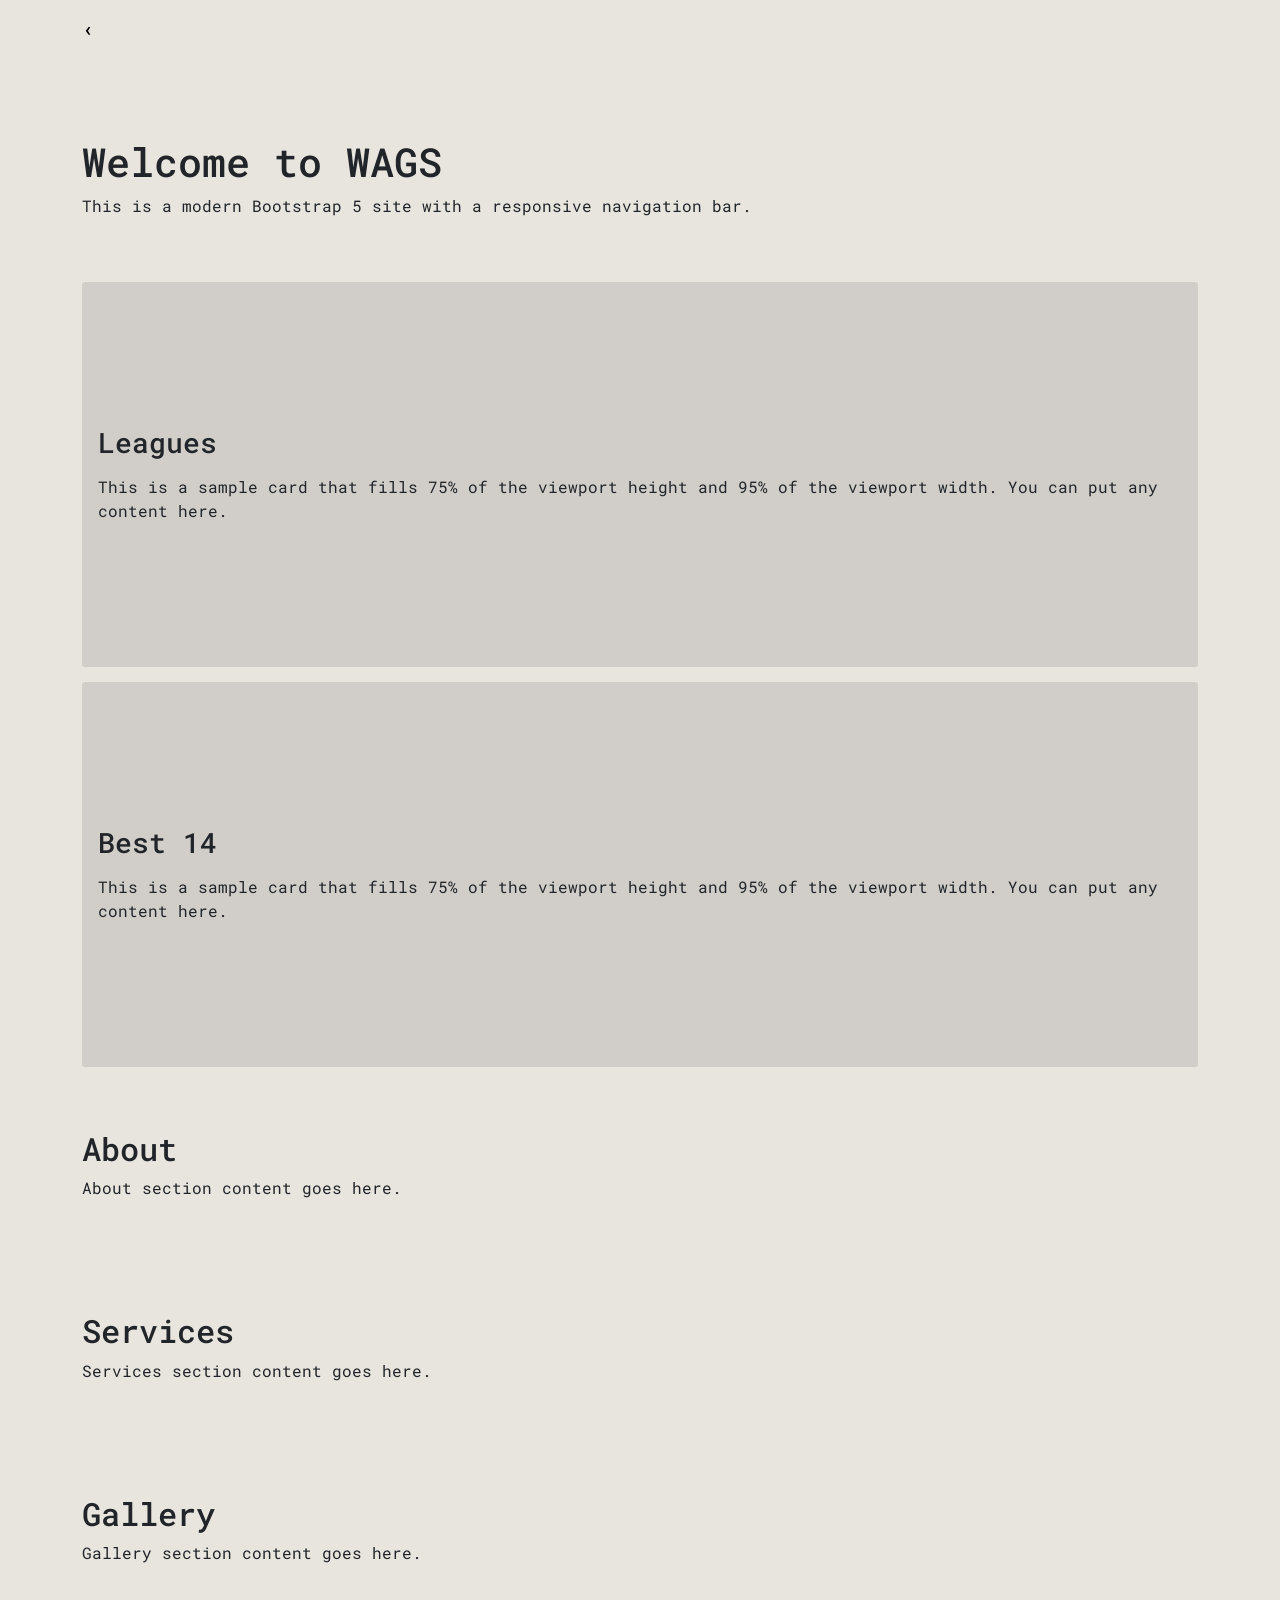
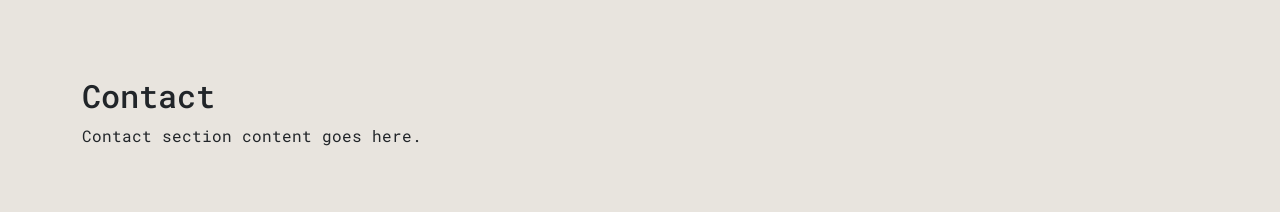
==== index.html @ 26f9c40a "v6" ====
<!DOCTYPE html>
<html lang="en">

<head>
  <meta charset="UTF-8">
  <meta name="viewport" content="width=device-width, initial-scale=1, viewport-fit=cover">
  <meta name="theme-color" content="#E8E4DE">
  <title>WAGS | Mobile</title>
  <link rel="preconnect" href="https://fonts.googleapis.com">
<link rel="preconnect" href="https://fonts.gstatic.com" crossorigin>
<link href="https://fonts.googleapis.com/css2?family=Roboto+Mono:ital,wght@0,100..700;1,100..700&display=swap" rel="stylesheet">
  <link href="https://cdn.jsdelivr.net/npm/bootstrap@5.3.3/dist/css/bootstrap.min.css" rel="stylesheet">
  <script src="https://cdn.jsdelivr.net/npm/gsap@3.12.5/dist/gsap.min.js"></script>
  <style>
    html,
    body {
      height: 100%;
      min-height: 100%;
      background: #E8E4DE;
      overscroll-behavior: none;
      font-family: 'Roboto Mono', monospace;
    }

    body {
      min-height: 100vh;
      height: 100vh;
      width: 100vw;
      margin: 0;
      padding: 0;
      box-sizing: border-box;
      background: #E8E4DE;
      position: relative;
      overflow-x: hidden;
      display: flex;
      flex-direction: column;
      font-family: 'Roboto Mono', monospace;
    }

    main.container {
      flex: 1 0 auto;
      display: flex;
      flex-direction: column;
      justify-content: flex-start;
      min-height: 0;
    }

    .navbar {
      background: #E8E4DE !important;
      box-shadow: none !important;
      border-bottom: none !important;
    }

    .navbar-brand {
      font-weight: 800;
      letter-spacing: 1px;
    }

    .nav-link {
      font-weight: 500;
      letter-spacing: 1px;
    }

    .offcanvas {
      background: #E8E4DE;
    }

    .navbar-toggler {
      border: none !important;
      background: transparent !important;
      box-shadow: none !important;
      outline: none !important;
      padding: 0.25rem 0.5rem;
      z-index: 1201;
    }

    .navbar-toggler:focus {
      outline: none !important;
      box-shadow: none !important;
    }

    .navbar-toggler-icon {
      background-image: none !important;
      width: 1.5em;
      height: 1.5em;
      position: relative;
      display: flex;
      flex-direction: column;
      justify-content: center;
      align-items: center;
      background: none !important;
    }

    .navbar-toggler-icon span {
      display: block;
      height: 1.5px;
      width: 100%;
      background: #222;
      border-radius: 2px;
      margin: 2px 0;
      transition: all 0.2s;
    }

    .navbar-toggler-icon span:last-child {
      margin-bottom: 0;
    }

    .navbar-toggler-icon span:nth-child(3) {
      display: none;
    }

    /* Full page nav overlay */
    .fullpage-nav {
      position: fixed;
      top: 0;
      left: 0;
      right: 0;
      bottom: 0;
      width: 100vw;
      height: 100vh;
      background: #E8E4DE;
      z-index: 1200;
      display: flex;
      flex-direction: column;
      align-items: center;
      justify-content: center;
      opacity: 0;
      pointer-events: none;
      visibility: hidden;
    }

    .fullpage-nav.open {
      pointer-events: auto;
      visibility: visible;
    }

    .fullpage-nav ul {
      list-style: none;
      padding: 0;
      margin: 0;
      text-align: center;
    }

    .fullpage-nav ul li {
      margin: 2rem 0;
    }

    .fullpage-nav ul li a {
      font-size: 2.2rem;
      color: #222;
      text-decoration: none;
      font-family: 'Roboto Mono', monospace;
      font-weight: 700;
      letter-spacing: 2px;
      transition: color 0.2s;
    }

    .fullpage-nav ul li a:hover {
      color: #888;
    }

    .fullpage-nav .close-nav {
      position: absolute;
      top: 2rem;
      right: 2rem;
      font-size: 2rem;
      background: none;
      border: none;
      color: #222;
      cursor: pointer;
      z-index: 1202;
    }

    @media (max-width: 600px) {
      .fullpage-nav ul li a {
        font-size: 1.5rem;
      }
    }
  </style>
</head>

<body>
  <!-- Bootstrap Navbar -->
  <nav class="navbar navbar-expand-lg fixed-top">
    <div class="container">
      <a class="navbar-brand" href="#">&lsaquo;</a>
      <button class="navbar-toggler" id="openFullNav" type="button" aria-label="Open navigation">
        <span class="navbar-toggler-icon">
          <span></span>
          <span></span>
        </span>
      </button>
    </div>
  </nav>

  <!-- Full Page Nav Overlay -->
  <div class="fullpage-nav" id="fullpageNav">
    <button class="close-nav" id="closeFullNav" aria-label="Close navigation">&times;</button>
    <ul>
      <li><a href="#home" class="nav-link-fade">Home</a></li>
      <li><a href="#about" class="nav-link-fade">About</a></li>
      <li><a href="#services" class="nav-link-fade">Services</a></li>
      <li><a href="#gallery" class="nav-link-fade">Gallery</a></li>
      <li><a href="#contact" class="nav-link-fade">Contact</a></li>
    </ul>
  </div>

  <!-- Main Content -->
  <main class="container" style="padding-top: 90px;">

        <section id="home" class="my-5">
      <h1>Welcome to WAGS</h1>
      <p>This is a modern Bootstrap 5 site with a responsive navigation bar.</p>
    </section>

    <!-- Add this inside your <main class="container" ...> block, after the opening tag or wherever you want the card to appear -->
    <div class="d-flex justify-content-center align-items-center" style="margin-bottom: 15px;">
      <div class="card custom-main-card border-0"
        style="width:95vw;  height:385px; border-radius:0.2rem; background:rgb(209, 205, 200);">
        <div class="card-body d-flex flex-column justify-content-center align-items-left h-100">
          <h3 class="card-title mb-3">Leagues</h3>
          <p class="card-text text-left">This is a sample card that fills 75% of the viewport height and 95% of the
            viewport width. You can put any content here.</p>
          <!-- Add more content here as needed -->
        </div>
      </div>
    </div>

     <!-- Add this inside your <main class="container" ...> block, after the opening tag or wherever you want the card to appear -->
    <div class="d-flex justify-content-left align-items-left" style="margin-bottom: 15px;">
      <div class="card custom-main-card border-0"
        style="width:95vw;  height:385px; border-radius:0.2rem; background:rgb(209, 205, 200);">
        <div class="card-body d-flex flex-column justify-content-center align-items-left h-100">
          <h3 class="card-title mb-3">Best 14</h3>
          <p class="card-text text-left">This is a sample card that fills 75% of the viewport height and 95% of the
            viewport width. You can put any content here.</p>
          <!-- Add more content here as needed -->
        </div>
      </div>
    </div>

    <section id="about" class="my-5">
      <h2>About</h2>
      <p>About section content goes here.</p>
    </section>
    <section id="services" class="my-5">
      <h2>Services</h2>
      <p>Services section content goes here.</p>
    </section>
    <section id="gallery" class="my-5">
      <h2>Gallery</h2>
      <p>Gallery section content goes here.</p>
    </section>
    <section id="contact" class="my-5">
      <h2>Contact</h2>
      <p>Contact section content goes here.</p>
    </section>

  </main>

  <script src="https://cdn.jsdelivr.net/npm/bootstrap@5.3.3/dist/js/bootstrap.bundle.min.js"></script>
  <script>
    // GSAP fade in from center
    const openBtn = document.getElementById('openFullNav');
    const closeBtn = document.getElementById('closeFullNav');
    const nav = document.getElementById('fullpageNav');
    const navLinks = nav.querySelectorAll('.nav-link-fade');

    function openNav() {
      nav.classList.add('open');
      gsap.fromTo(nav,
        { opacity: 0, scale: 0.8 },
        { opacity: 1, scale: 1, duration: 0.5, ease: "power2.out" }
      );
      document.body.style.overflow = 'hidden';
    }
    function closeNav() {
      gsap.to(nav, {
        opacity: 0,
        scale: 0.8,
        duration: 0.4,
        ease: "power2.in",
        onComplete: () => {
          nav.classList.remove('open');
          nav.style.opacity = '';
          nav.style.transform = '';
        }
      });
      document.body.style.overflow = '';
    }
    openBtn.addEventListener('click', openNav);
    closeBtn.addEventListener('click', closeNav);
    // Close nav on link click
    navLinks.forEach(link => {
      link.addEventListener('click', closeNav);
    });
    // ESC to close
    document.addEventListener('keydown', e => {
      if (nav.classList.contains('open') && e.key === 'Escape') closeNav();
    });
  </script>
</body>

</html>
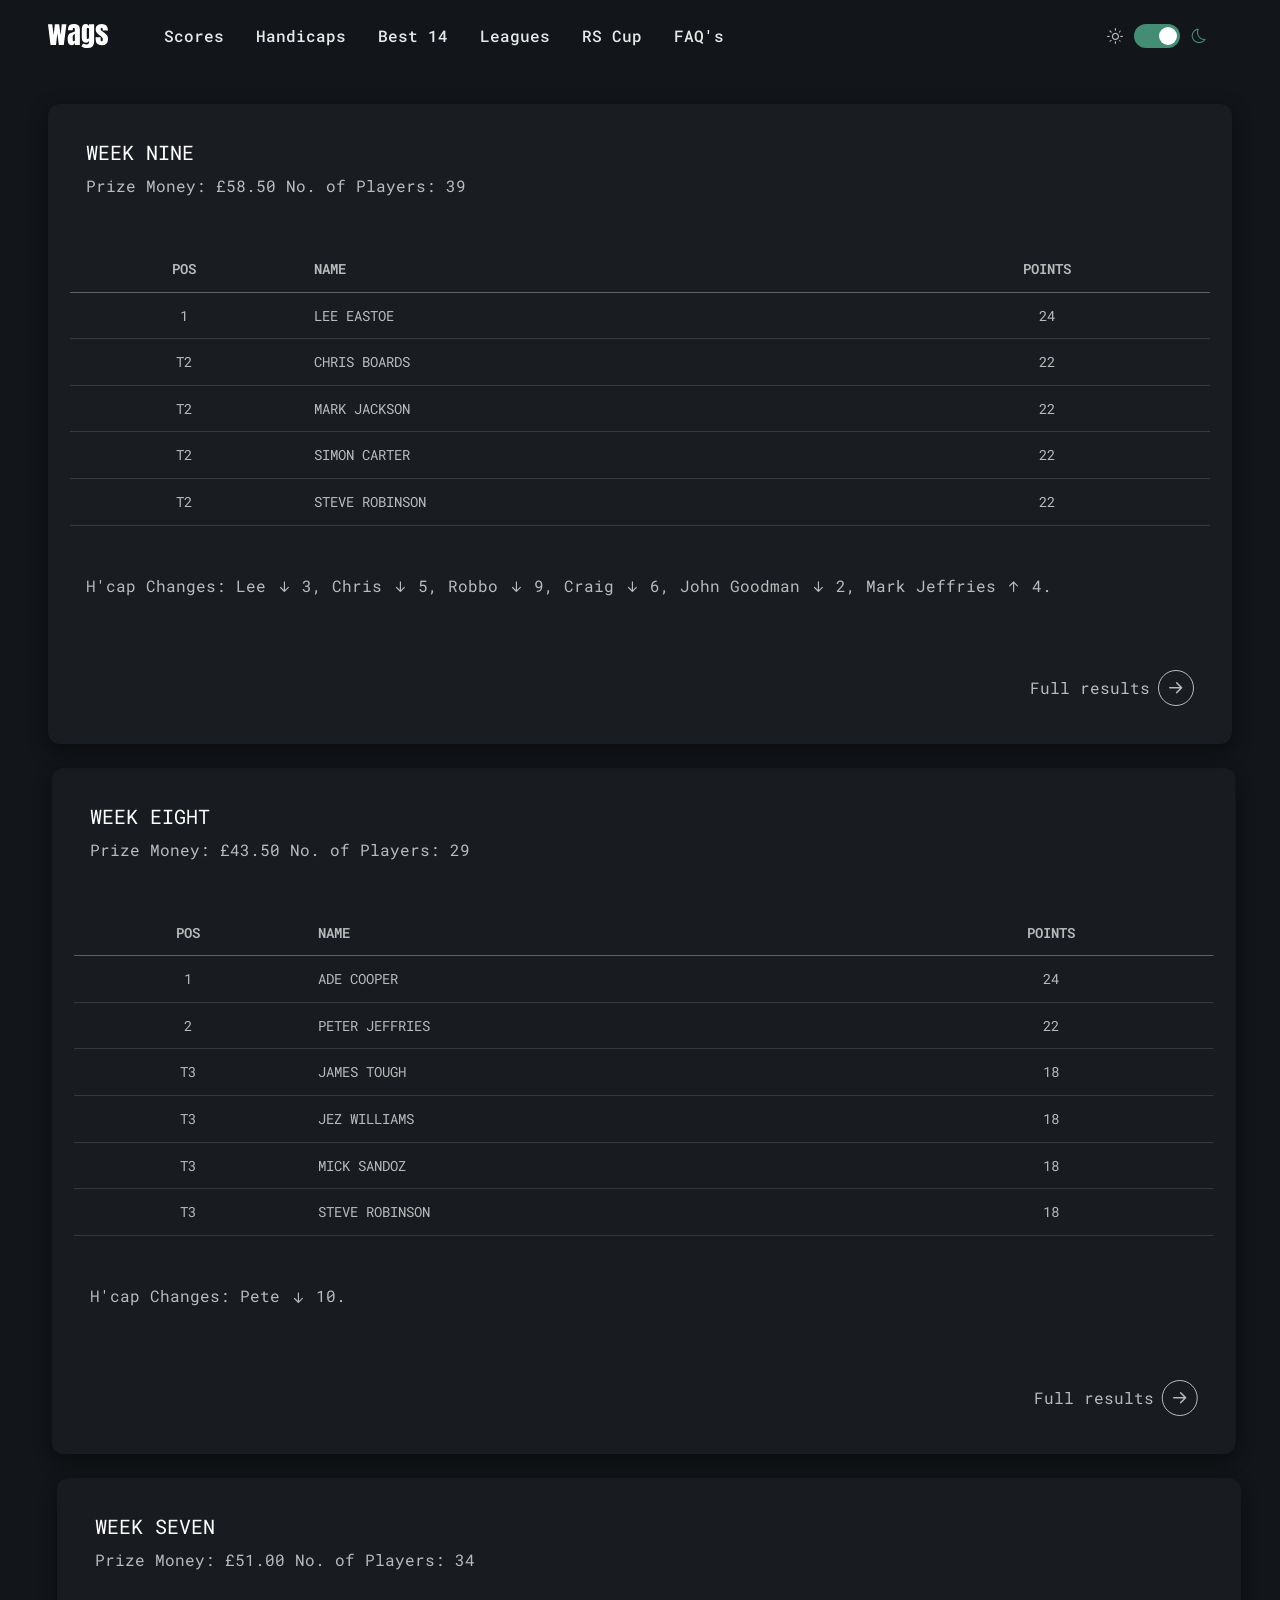
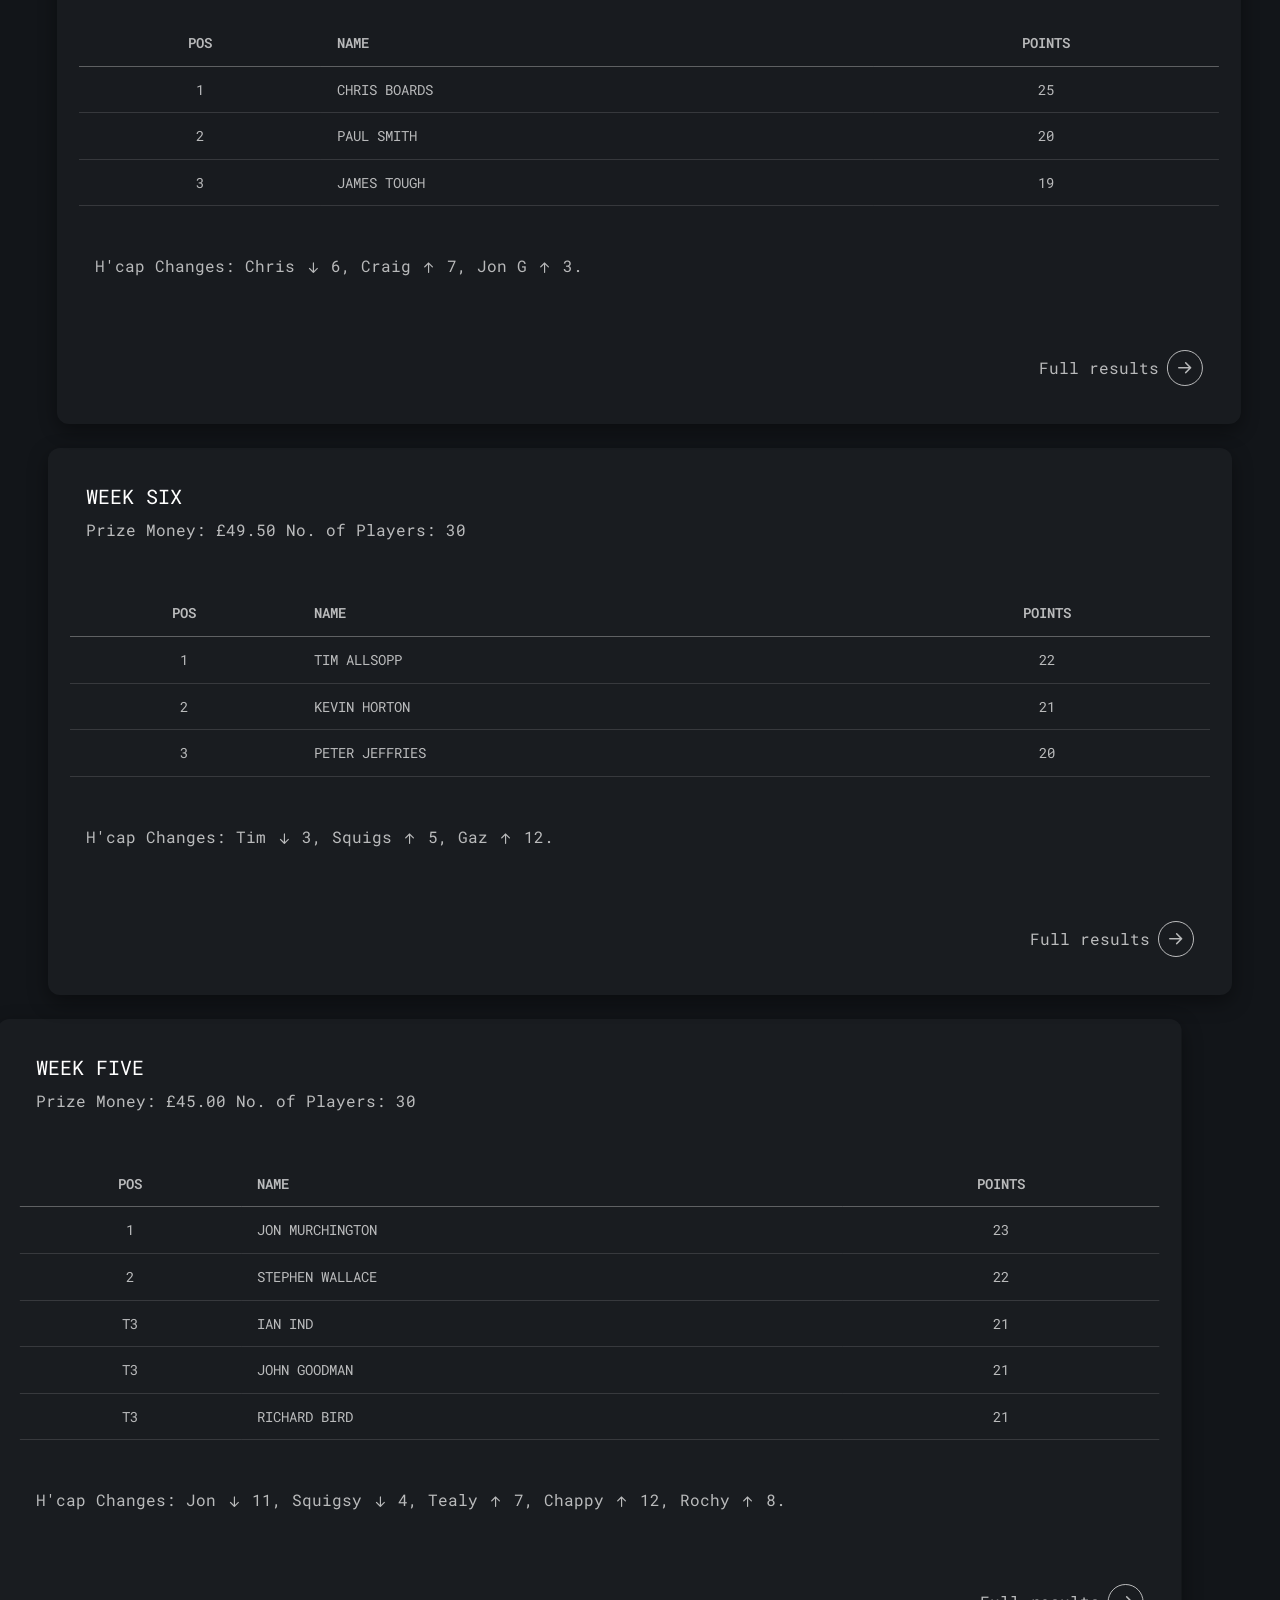
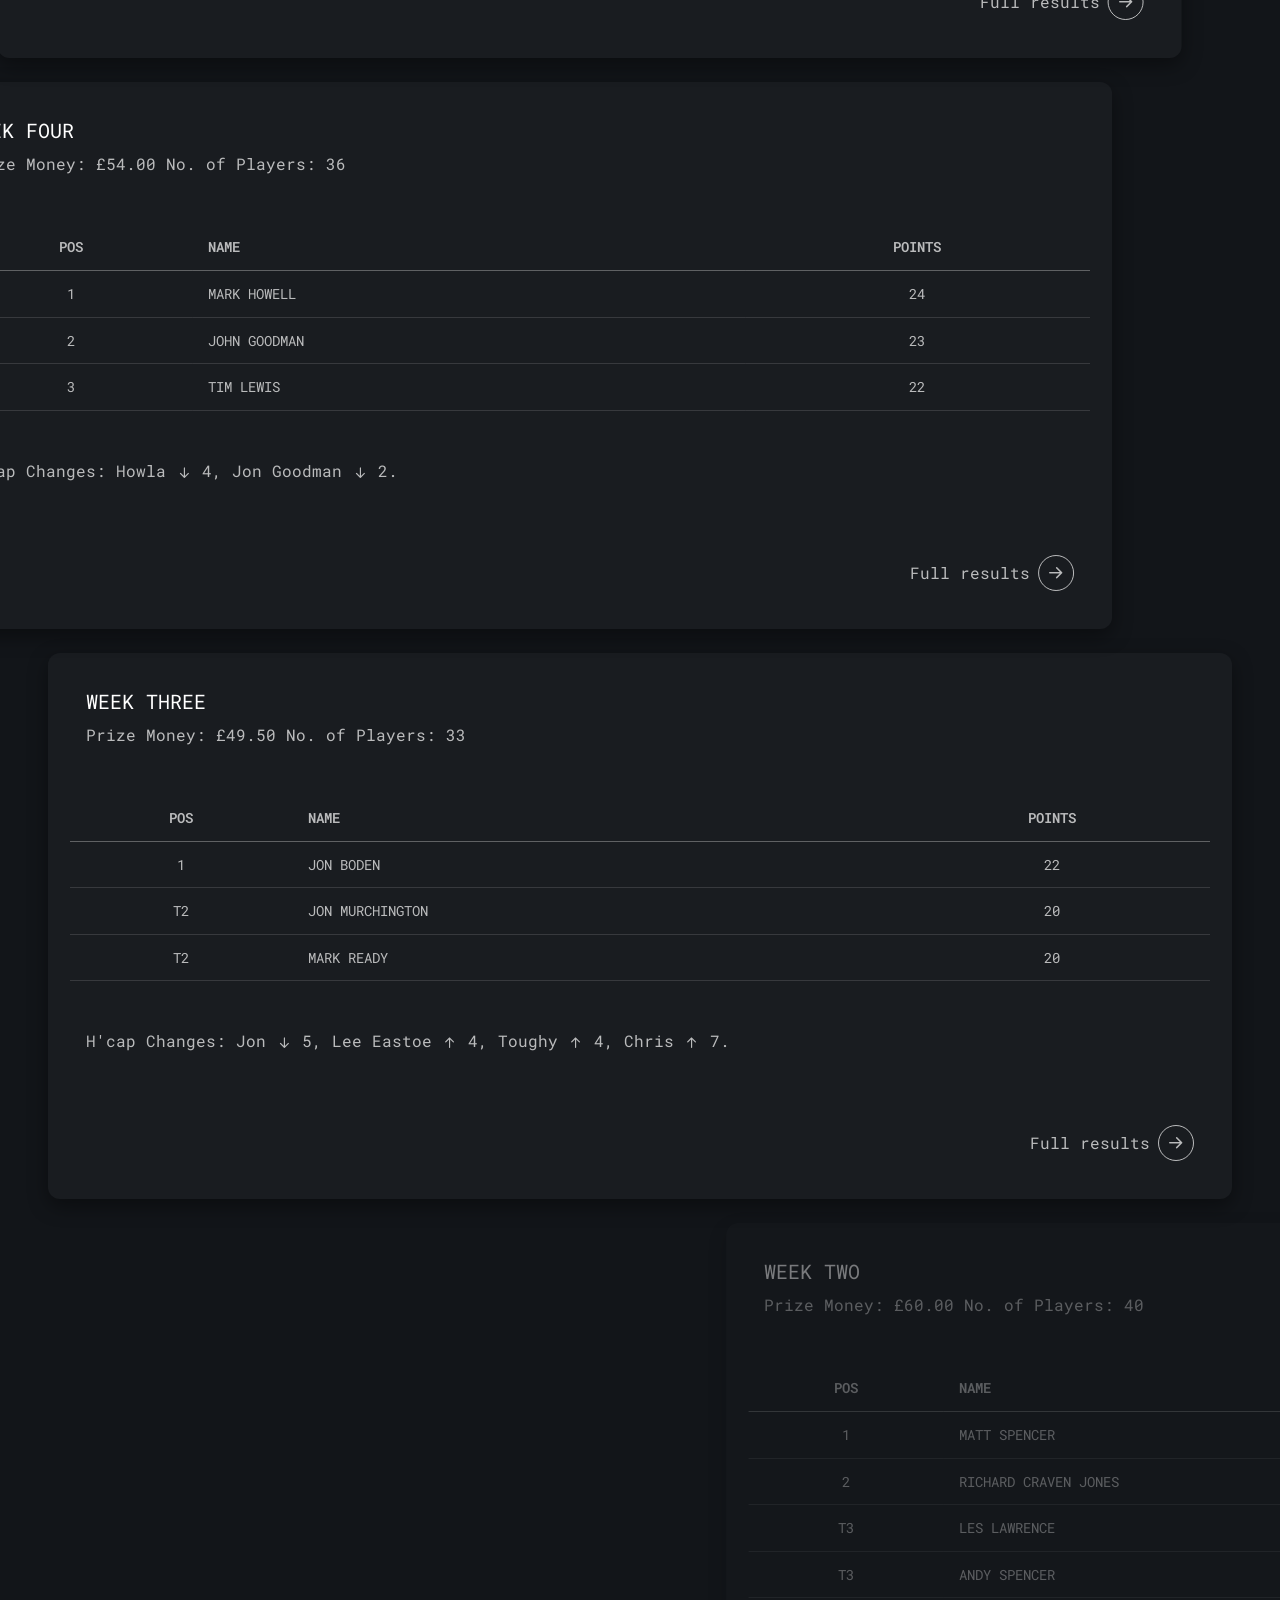
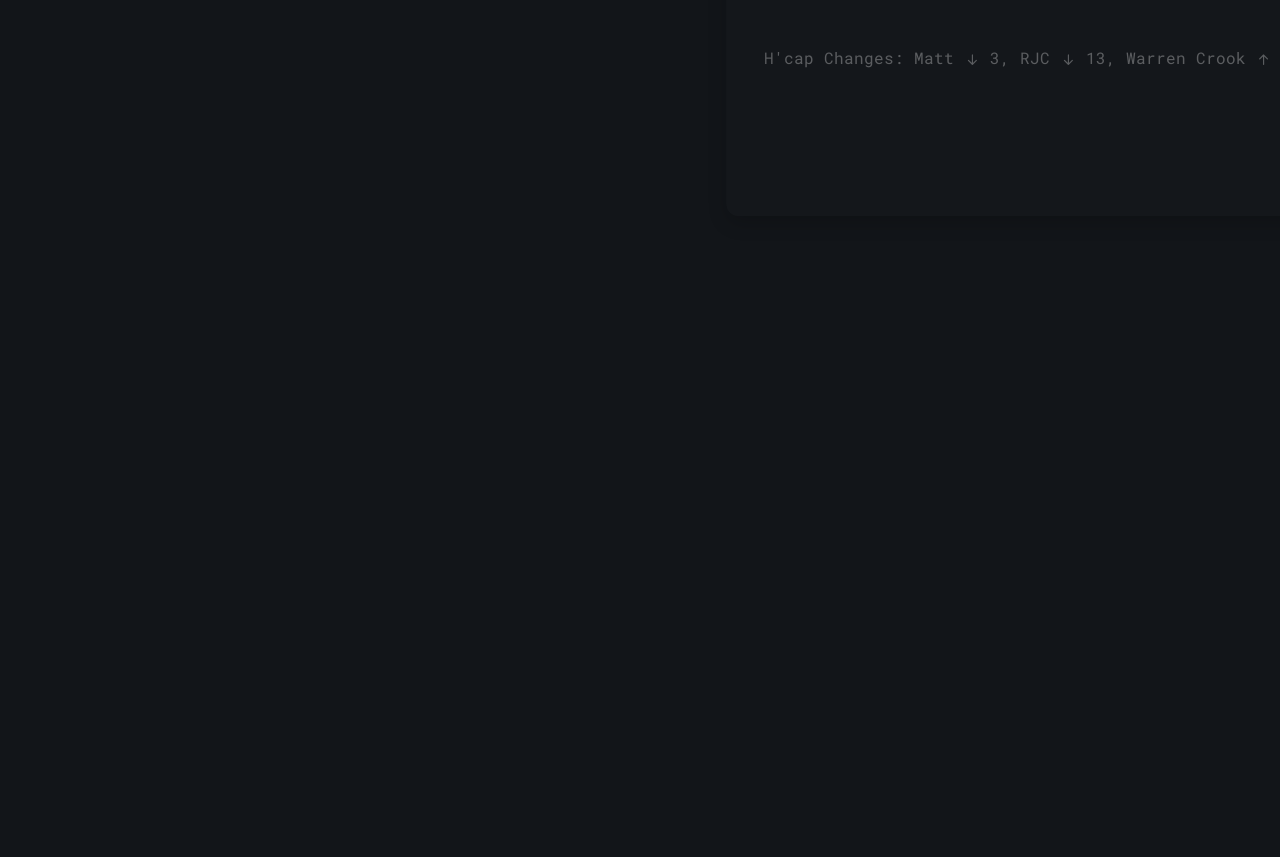
==== commit 1e92d7a8: "v1" ====
--- a/index.html
+++ b/index.html
@@ -1,303 +1,1061 @@
 <!DOCTYPE html>
-<html lang="en">
-
-<head>
-  <meta charset="UTF-8">
-  <meta name="viewport" content="width=device-width, initial-scale=1, viewport-fit=cover">
-  <meta name="theme-color" content="#E8E4DE">
-  <title>WAGS | Mobile</title>
-  <link rel="preconnect" href="https://fonts.googleapis.com">
-<link rel="preconnect" href="https://fonts.gstatic.com" crossorigin>
-<link href="https://fonts.googleapis.com/css2?family=Roboto+Mono:ital,wght@0,100..700;1,100..700&display=swap" rel="stylesheet">
-  <link href="https://cdn.jsdelivr.net/npm/bootstrap@5.3.3/dist/css/bootstrap.min.css" rel="stylesheet">
-  <script src="https://cdn.jsdelivr.net/npm/gsap@3.12.5/dist/gsap.min.js"></script>
-  <style>
-    html,
-    body {
-      height: 100%;
-      min-height: 100%;
-      background: #E8E4DE;
-      overscroll-behavior: none;
-      font-family: 'Roboto Mono', monospace;
-    }
-
-    body {
-      min-height: 100vh;
-      height: 100vh;
-      width: 100vw;
-      margin: 0;
-      padding: 0;
-      box-sizing: border-box;
-      background: #E8E4DE;
-      position: relative;
-      overflow-x: hidden;
-      display: flex;
-      flex-direction: column;
-      font-family: 'Roboto Mono', monospace;
-    }
-
-    main.container {
-      flex: 1 0 auto;
-      display: flex;
-      flex-direction: column;
-      justify-content: flex-start;
-      min-height: 0;
-    }
-
-    .navbar {
-      background: #E8E4DE !important;
-      box-shadow: none !important;
-      border-bottom: none !important;
-    }
-
-    .navbar-brand {
-      font-weight: 800;
-      letter-spacing: 1px;
-    }
-
-    .nav-link {
-      font-weight: 500;
-      letter-spacing: 1px;
-    }
-
-    .offcanvas {
-      background: #E8E4DE;
-    }
-
-    .navbar-toggler {
-      border: none !important;
-      background: transparent !important;
-      box-shadow: none !important;
-      outline: none !important;
-      padding: 0.25rem 0.5rem;
-      z-index: 1201;
-    }
-
-    .navbar-toggler:focus {
-      outline: none !important;
-      box-shadow: none !important;
-    }
-
-    .navbar-toggler-icon {
-      background-image: none !important;
-      width: 1.5em;
-      height: 1.5em;
-      position: relative;
-      display: flex;
-      flex-direction: column;
-      justify-content: center;
-      align-items: center;
-      background: none !important;
-    }
-
-    .navbar-toggler-icon span {
-      display: block;
-      height: 1.5px;
-      width: 100%;
-      background: #222;
-      border-radius: 2px;
-      margin: 2px 0;
-      transition: all 0.2s;
-    }
-
-    .navbar-toggler-icon span:last-child {
-      margin-bottom: 0;
-    }
-
-    .navbar-toggler-icon span:nth-child(3) {
-      display: none;
-    }
-
-    /* Full page nav overlay */
-    .fullpage-nav {
-      position: fixed;
-      top: 0;
-      left: 0;
-      right: 0;
-      bottom: 0;
-      width: 100vw;
-      height: 100vh;
-      background: #E8E4DE;
-      z-index: 1200;
-      display: flex;
-      flex-direction: column;
-      align-items: center;
-      justify-content: center;
-      opacity: 0;
-      pointer-events: none;
-      visibility: hidden;
-    }
-
-    .fullpage-nav.open {
-      pointer-events: auto;
-      visibility: visible;
-    }
-
-    .fullpage-nav ul {
-      list-style: none;
-      padding: 0;
-      margin: 0;
-      text-align: center;
-    }
-
-    .fullpage-nav ul li {
-      margin: 2rem 0;
-    }
-
-    .fullpage-nav ul li a {
-      font-size: 2.2rem;
-      color: #222;
-      text-decoration: none;
-      font-family: 'Roboto Mono', monospace;
-      font-weight: 700;
-      letter-spacing: 2px;
-      transition: color 0.2s;
-    }
-
-    .fullpage-nav ul li a:hover {
-      color: #888;
-    }
-
-    .fullpage-nav .close-nav {
-      position: absolute;
-      top: 2rem;
-      right: 2rem;
-      font-size: 2rem;
-      background: none;
-      border: none;
-      color: #222;
-      cursor: pointer;
-      z-index: 1202;
-    }
-
-    @media (max-width: 600px) {
-      .fullpage-nav ul li a {
-        font-size: 1.5rem;
-      }
-    }
-  </style>
-</head>
-
-<body>
-  <!-- Bootstrap Navbar -->
-  <nav class="navbar navbar-expand-lg fixed-top">
-    <div class="container">
-      <a class="navbar-brand" href="#">&lsaquo;</a>
-      <button class="navbar-toggler" id="openFullNav" type="button" aria-label="Open navigation">
-        <span class="navbar-toggler-icon">
-          <span></span>
-          <span></span>
-        </span>
-      </button>
+<html lang="en" data-bs-theme="dark">
+  <head>
+    <meta charset="utf-8">
+    <meta name="viewport" content="width=device-width, initial-scale=1">
+    <title>WAGS</title>
+
+    <!-- Webmanifest + Favicon / App icons -->
+    <link rel="manifest" href="manifest.json">
+    <link rel="icon" type="image/png" href="app-icons/icon-32x32.png" sizes="32x32">
+    <link rel="apple-touch-icon" href="app-icons/icon-180x180.png">
+
+    <!-- Theme switcher (color modes) -->
+    <script src="js/theme-switcher.js"></script>
+
+    <!-- Google Fonts: Roboto -->
+    <link rel="preconnect" href="https://fonts.googleapis.com">
+    <link rel="preconnect" href="https://fonts.gstatic.com" crossorigin>
+    <link href="https://fonts.googleapis.com/css2?family=Roboto+Mono:wght@400;700&display=swap" rel="stylesheet">
+
+    <!-- Font icons -->
+    <link rel="stylesheet" href="icons/around-icons.min.css">
+
+    <!-- Theme styles + Bootstrap -->
+    <link rel="stylesheet" media="screen" href="css/theme.min.css">
+  
+    <link rel="stylesheet" media="screen" href="css/page.css">
+
+
+
+     <!-- Page loading scripts -->
+     <script>
+      (function () {
+        window.onload = function () {
+          const preloader = document.querySelector('.page-loading');
+          preloader.classList.remove('active');
+          setTimeout(function () {
+            preloader.remove();
+          }, 1500);
+        };
+      })();
+    </script>
+  </head>
+
+
+
+  <body>
+    <!-- Page loading spinner -->
+    <div class="page-loading active">
+      <div class="page-loading-inner">
+        <div class="page-spinner"></div>
+        <span>Loading...</span>
+      </div>
     </div>
-  </nav>
-
-  <!-- Full Page Nav Overlay -->
-  <div class="fullpage-nav" id="fullpageNav">
-    <button class="close-nav" id="closeFullNav" aria-label="Close navigation">&times;</button>
-    <ul>
-      <li><a href="#home" class="nav-link-fade">Home</a></li>
-      <li><a href="#about" class="nav-link-fade">About</a></li>
-      <li><a href="#services" class="nav-link-fade">Services</a></li>
-      <li><a href="#gallery" class="nav-link-fade">Gallery</a></li>
-      <li><a href="#contact" class="nav-link-fade">Contact</a></li>
-    </ul>
-  </div>
-
-  <!-- Main Content -->
-  <main class="container" style="padding-top: 90px;">
-
-        <section id="home" class="my-5">
-      <h1>Welcome to WAGS</h1>
-      <p>This is a modern Bootstrap 5 site with a responsive navigation bar.</p>
-    </section>
-
-    <!-- Add this inside your <main class="container" ...> block, after the opening tag or wherever you want the card to appear -->
-    <div class="d-flex justify-content-center align-items-center" style="margin-bottom: 15px;">
-      <div class="card custom-main-card border-0"
-        style="width:95vw;  height:385px; border-radius:0.2rem; background:rgb(209, 205, 200);">
-        <div class="card-body d-flex flex-column justify-content-center align-items-left h-100">
-          <h3 class="card-title mb-3">Leagues</h3>
-          <p class="card-text text-left">This is a sample card that fills 75% of the viewport height and 95% of the
-            viewport width. You can put any content here.</p>
-          <!-- Add more content here as needed -->
+
+    <!-- Page wrapper -->
+    <main class="page-wrapper">
+      <!-- Navbar -->
+      <header class="navbar navbar-expand-lg fixed-top bg-light">
+        <div class="container">
+          <!-- Navbar brand (Logo) -->
+          <a class="navbar-brand pe-sm-3" href="index.html">
+            <!-- Logo for light mode -->
+            <img src="logo-black.svg" width="60" height="60" alt="WAGS Logo" class="d-dark-mode-none flex-shrink-0 me-2">
+            <!-- Logo for dark mode -->
+            <img src="logo-white.svg" width="60" height="60" alt="WAGS Logo" class="d-none d-dark-mode-block flex-shrink-0 me-2">
+          
+          </a>
+
+           <!-- Theme switcher -->
+           <div class="form-check form-switch mode-switch order-lg-2 me-3 me-lg-4 ms-auto" data-bs-toggle="mode">
+            <input class="form-check-input" type="checkbox" id="theme-mode">
+            <label class="form-check-label" for="theme-mode">
+              <i class="ai-sun fs-lg"></i>
+            </label>
+            <label class="form-check-label" for="theme-mode">
+              <i class="ai-moon fs-lg"></i>
+            </label>
+          </div>
+
+          <!-- Mobile menu toggler -->
+          <button class="navbar-toggler ms-sm-3" type="button" data-bs-toggle="collapse" data-bs-target="#navbarNav" aria-label="Toggle navigation">
+            <span class="navbar-toggler-icon"></span>
+          </button>
+
+           <!-- Navbar collapse -->
+           <nav class="collapse navbar-collapse" id="navbarNav">
+
+            <ul class="navbar-nav navbar-nav-scroll me-auto" style="--ar-scroll-height: 520px;">
+              <li class="nav-item"><a class="nav-link" href="index.html">Scores</a></li>
+              <li class="nav-item"><a class="nav-link" href="handicaps.html">Handicaps</a></li>
+              <li class="nav-item"><a class="nav-link" href="best14.html">Best 14</a></li>
+              <li class="nav-item"><a class="nav-link" href="leagues.html">Leagues</a></li>
+              <li class="nav-item"><a class="nav-link" href="rscup.html">RS Cup</a></li>
+              <li class="nav-item"><a class="nav-link" href="faqs.html">FAQ's</a></li>
+            </ul>
+          </nav>
+        </div>
+      </header>
+
+      <!-- Weekly Summary Cards -->
+      <section class="container py-4">
+       
+        <div class="row row-cols-1 g-4 weekly-summary-cards">
+          <!-- Card for Week 09 -->
+          <div class="col">
+            <div class="card border-0 h-100 rounded-1 shadow-sm bg-secondary">
+              <div class="card-body d-flex flex-column">
+                <div class="flex-grow-1">
+                  <h5 class="card-title fs-5 mb-2 custom-week-underline">WEEK NINE</h5>
+                  <p class="card-text mb-5">Prize Money: £58.50   No. of Players: 39</p>
+                  <div class="table-responsive">
+                    <table class="table table-hover mb-5">
+                        <thead>
+                            <tr>
+                                <th scope="col" class="text-center">POS</th>
+                                <th scope="col">NAME</th>
+                                <th scope="col" class="text-center">POINTS</th>
+                            </tr>
+                        </thead>
+                        <tbody>
+                            <tr><td class="text-center">1</td><td>LEE EASTOE</td><td class="text-center">24</td></tr>
+                            <tr><td class="text-center">T2</td><td>CHRIS BOARDS</td><td class="text-center">22</td></tr>
+                            <tr><td class="text-center">T2</td><td>MARK JACKSON</td><td class="text-center">22</td></tr>
+                            <tr><td class="text-center">T2</td><td>SIMON CARTER</td><td class="text-center">22</td></tr>
+                            <tr><td class="text-center">T2</td><td>STEVE ROBINSON</td><td class="text-center">22</td></tr>
+                        </tbody>
+                    </table>
+                  </div>
+                  <p class="card-text mb-5">H'cap Changes: Lee <i class="ai-arrow-down"></i> 3, Chris <i class="ai-arrow-down"></i> 5, Robbo <i class="ai-arrow-down"></i> 9, Craig <i class="ai-arrow-down"></i> 6, John Goodman <i class="ai-arrow-down"></i> 2, Mark Jeffries <i class="ai-arrow-up"></i> 4.</p>
+                </div>
+                <div class="scores-button-wrapper text-end pt-4">
+                  <a href="#" data-bs-toggle="modal" data-bs-target="#week09ScoresModal" class="d-inline-flex align-items-center text-decoration-none">
+                    <span class="me-2">Full results</span>
+                    <span class="arrow-icon-circle"><i class="ai-arrow-right fs-xl"></i></span>
+                  </a>
+                </div>
+              </div>
+            </div>
+          </div>
+          <!-- Card for Week 08 -->
+          <div class="col">
+            <div class="card border-0 h-100 rounded-1 shadow-sm bg-secondary">
+              <div class="card-body d-flex flex-column">
+                <div class="flex-grow-1">
+                  <h5 class="card-title fs-5 mb-2 custom-week-underline">WEEK EIGHT</h5>
+                  <p class="card-text mb-5">Prize Money: £43.50   No. of Players: 29</p>
+                  <div class="table-responsive">
+                    <table class="table table-hover mb-5">
+                        <thead>
+                            <tr>
+                                <th scope="col" class="text-center">POS</th>
+                                <th scope="col">NAME</th>
+                                <th scope="col" class="text-center">POINTS</th>
+                            </tr>
+                        </thead>
+                        <tbody>
+                            <tr><td class="text-center">1</td><td>ADE COOPER</td><td class="text-center">24</td></tr>
+                            <tr><td class="text-center">2</td><td>PETER JEFFRIES</td><td class="text-center">22</td></tr>
+                            <tr><td class="text-center">T3</td><td>JAMES TOUGH</td><td class="text-center">18</td></tr>
+                            <tr><td class="text-center">T3</td><td>JEZ WILLIAMS</td><td class="text-center">18</td></tr>
+                            <tr><td class="text-center">T3</td><td>MICK SANDOZ</td><td class="text-center">18</td></tr>
+                            <tr><td class="text-center">T3</td><td>STEVE ROBINSON</td><td class="text-center">18</td></tr>
+                        </tbody>
+                    </table>
+                  </div>
+                  <p class="card-text mb-5">H'cap Changes: Pete <i class="ai-arrow-down"></i> 10.</p>
+                </div>
+                <div class="scores-button-wrapper text-end pt-4">
+                  <a href="#" data-bs-toggle="modal" data-bs-target="#week08ScoresModal" class="d-inline-flex align-items-center text-decoration-none">
+                    <span class="me-2">Full results</span>
+                    <span class="arrow-icon-circle"><i class="ai-arrow-right fs-xl"></i></span>
+                  </a>
+                </div>
+              </div>
+            </div>
+          </div>
+          <!-- Card for Week 07 -->
+          <div class="col">
+            <div class="card border-0 h-100 rounded-1 shadow-sm bg-secondary">
+              <div class="card-body d-flex flex-column">
+                <div class="flex-grow-1">
+                  <h5 class="card-title fs-5 mb-2 custom-week-underline">WEEK SEVEN</h5>
+                  <p class="card-text mb-5">Prize Money: £51.00   No. of Players: 34</p>
+                  <div class="table-responsive">
+                    <table class="table table-hover mb-5">
+                        <thead>
+                            <tr>
+                                <th scope="col" class="text-center">POS</th>
+                                <th scope="col">NAME</th>
+                                <th scope="col" class="text-center">POINTS</th>
+                            </tr>
+                        </thead>
+                        <tbody>
+                            <tr><td class="text-center">1</td><td>CHRIS BOARDS</td><td class="text-center">25</td></tr>
+                            <tr><td class="text-center">2</td><td>PAUL SMITH</td><td class="text-center">20</td></tr>
+                            <tr><td class="text-center">3</td><td>JAMES TOUGH</td><td class="text-center">19</td></tr>
+                        </tbody>
+                    </table>
+                  </div>
+                  <p class="card-text mb-5">H'cap Changes: Chris <i class="ai-arrow-down"></i> 6, Craig <i class="ai-arrow-up"></i> 7, Jon G <i class="ai-arrow-up"></i> 3.</p>
+                </div>
+                <div class="scores-button-wrapper text-end pt-4">
+                  <a href="#" data-bs-toggle="modal" data-bs-target="#week07ScoresModal" class="d-inline-flex align-items-center text-decoration-none">
+                    <span class="me-2">Full results</span>
+                    <span class="arrow-icon-circle"><i class="ai-arrow-right fs-xl"></i></span>
+                  </a>
+                </div>
+              </div>
+            </div>
+          </div>
+          <!-- Card for Week 06 -->
+          <div class="col">
+            <div class="card border-0 h-100 rounded-1 shadow-sm bg-secondary">
+              <div class="card-body d-flex flex-column">
+                <div class="flex-grow-1">
+                  <h5 class="card-title fs-5 mb-2 custom-week-underline">WEEK SIX</h5>
+                  <p class="card-text mb-5">Prize Money: £49.50   No. of Players: 30</p>
+                  <div class="table-responsive">
+                    <table class="table table-hover mb-5">
+                        <thead>
+                            <tr>
+                                <th scope="col" class="text-center">POS</th>
+                                <th scope="col">NAME</th>
+                                <th scope="col" class="text-center">POINTS</th>
+                            </tr>
+                        </thead>
+                        <tbody>
+                            <tr><td class="text-center">1</td><td>TIM ALLSOPP</td><td class="text-center">22</td></tr>
+                            <tr><td class="text-center">2</td><td>KEVIN HORTON</td><td class="text-center">21</td></tr>
+                            <tr><td class="text-center">3</td><td>PETER JEFFRIES</td><td class="text-center">20</td></tr>
+                        </tbody>
+                    </table>
+                  </div>
+                  <p class="card-text mb-5">H'cap Changes: Tim <i class="ai-arrow-down"></i> 3, Squigs <i class="ai-arrow-up"></i> 5, Gaz <i class="ai-arrow-up"></i> 12.</p>
+                </div>
+                <div class="scores-button-wrapper text-end pt-4">
+                  <a href="#" data-bs-toggle="modal" data-bs-target="#week06ScoresModal" class="d-inline-flex align-items-center text-decoration-none">
+                    <span class="me-2">Full results</span>
+                    <span class="arrow-icon-circle"><i class="ai-arrow-right fs-xl"></i></span>
+                  </a>
+                </div>
+              </div>
+            </div>
+          </div>
+          <!-- Card for Week 05 -->
+          <div class="col">
+            <div class="card border-0 h-100 rounded-1 shadow-sm bg-secondary">
+              <div class="card-body d-flex flex-column">
+                <div class="flex-grow-1">
+                  <h5 class="card-title fs-5 mb-2 custom-week-underline">WEEK FIVE</h5>
+                  <p class="card-text mb-5">Prize Money: £45.00   No. of Players: 30</p>
+                  <div class="table-responsive">
+                    <table class="table table-hover mb-5">
+                        <thead>
+                            <tr>
+                                <th scope="col" class="text-center">POS</th>
+                                <th scope="col">NAME</th>
+                                <th scope="col" class="text-center">POINTS</th>
+                            </tr>
+                        </thead>
+                        <tbody>
+                            <tr><td class="text-center">1</td><td>JON MURCHINGTON</td><td class="text-center">23</td></tr>
+                            <tr><td class="text-center">2</td><td>STEPHEN WALLACE</td><td class="text-center">22</td></tr>
+                            <tr><td class="text-center">T3</td><td>IAN IND</td><td class="text-center">21</td></tr>
+                            <tr><td class="text-center">T3</td><td>JOHN GOODMAN</td><td class="text-center">21</td></tr>
+                            <tr><td class="text-center">T3</td><td>RICHARD BIRD</td><td class="text-center">21</td></tr>
+                        </tbody>
+                    </table>
+                  </div>
+                  <p class="card-text mb-5">H'cap Changes: Jon <i class="ai-arrow-down"></i> 11, Squigsy <i class="ai-arrow-down"></i> 4, Tealy <i class="ai-arrow-up"></i> 7, Chappy <i class="ai-arrow-up"></i> 12, Rochy <i class="ai-arrow-up"></i> 8.</p>
+                </div>
+                <div class="scores-button-wrapper text-end pt-4">
+                  <a href="#" data-bs-toggle="modal" data-bs-target="#week05ScoresModal" class="d-inline-flex align-items-center text-decoration-none">
+                    <span class="me-2">Full results</span>
+                    <span class="arrow-icon-circle"><i class="ai-arrow-right fs-xl"></i></span>
+                  </a>
+                </div>
+              </div>
+            </div>
+          </div>
+          <!-- Card for Week 04 -->
+          <div class="col">
+            <div class="card border-0 h-100 rounded-1 shadow-sm bg-secondary">
+              <div class="card-body d-flex flex-column">
+                <div class="flex-grow-1">
+                  <h5 class="card-title fs-5 mb-2 custom-week-underline">WEEK FOUR</h5>
+                  <p class="card-text mb-5">Prize Money: £54.00   No. of Players: 36</p>
+                  <div class="table-responsive">
+                    <table class="table table-hover mb-5">
+                        <thead>
+                            <tr>
+                                <th scope="col" class="text-center">POS</th>
+                                <th scope="col">NAME</th>
+                                <th scope="col" class="text-center">POINTS</th>
+                            </tr>
+                        </thead>
+                        <tbody>
+                            <tr><td class="text-center">1</td><td>MARK HOWELL</td><td class="text-center">24</td></tr>
+                            <tr><td class="text-center">2</td><td>JOHN GOODMAN</td><td class="text-center">23</td></tr>
+                            <tr><td class="text-center">3</td><td>TIM LEWIS</td><td class="text-center">22</td></tr>
+                        </tbody>
+                    </table>
+                  </div>
+                  <p class="card-text mb-5">H'cap Changes: Howla <i class="ai-arrow-down"></i> 4, Jon Goodman <i class="ai-arrow-down"></i> 2.</p>
+                </div>
+                <div class="scores-button-wrapper text-end pt-4">
+                  <a href="#" data-bs-toggle="modal" data-bs-target="#week04ScoresModal" class="d-inline-flex align-items-center text-decoration-none">
+                    <span class="me-2">Full results</span>
+                    <span class="arrow-icon-circle"><i class="ai-arrow-right fs-xl"></i></span>
+                  </a>
+                </div>
+              </div>
+            </div>
+          </div>
+          <!-- Card for Week 03 -->
+          <div class="col">
+            <div class="card border-0 h-100 rounded-1 shadow-sm bg-secondary">
+              <div class="card-body d-flex flex-column">
+                <div class="flex-grow-1">
+                  <h5 class="card-title fs-5 mb-2 custom-week-underline">WEEK THREE</h5>
+                  <p class="card-text mb-5">Prize Money: £49.50   No. of Players: 33</p>
+                  <div class="table-responsive">
+                    <table class="table table-hover mb-5">
+                        <thead>
+                            <tr>
+                                <th scope="col" class="text-center">POS</th>
+                                <th scope="col">NAME</th>
+                                <th scope="col" class="text-center">POINTS</th>
+                            </tr>
+                        </thead>
+                        <tbody>
+                            <tr><td class="text-center">1</td><td>JON BODEN</td><td class="text-center">22</td></tr>
+                            <tr><td class="text-center">T2</td><td>JON MURCHINGTON</td><td class="text-center">20</td></tr>
+                            <tr><td class="text-center">T2</td><td>MARK READY</td><td class="text-center">20</td></tr>
+                        </tbody>
+                    </table>
+                  </div>
+                  <p class="card-text mb-5">H'cap Changes: Jon <i class="ai-arrow-down"></i> 5, Lee Eastoe <i class="ai-arrow-up"></i> 4, Toughy <i class="ai-arrow-up"></i> 4, Chris <i class="ai-arrow-up"></i> 7.</p>
+                </div>
+                <div class="scores-button-wrapper text-end pt-4">
+                  <a href="#" data-bs-toggle="modal" data-bs-target="#week03ScoresModal" class="d-inline-flex align-items-center text-decoration-none">
+                    <span class="me-2">Full results</span>
+                    <span class="arrow-icon-circle"><i class="ai-arrow-right fs-xl"></i></span>
+                  </a>
+                </div>
+              </div>
+            </div>
+          </div>
+          <!-- Card for Week 02 -->
+          <div class="col">
+            <div class="card border-0 h-100 rounded-1 shadow-sm bg-secondary">
+              <div class="card-body d-flex flex-column">
+                <div class="flex-grow-1">
+                  <h5 class="card-title fs-5 mb-2 custom-week-underline">WEEK TWO</h5>
+                  <p class="card-text mb-5">Prize Money: £60.00   No. of Players: 40</p>
+                  <div class="table-responsive">
+                    <table class="table table-hover mb-5">
+                        <thead>
+                            <tr>
+                                <th scope="col" class="text-center">POS</th>
+                                <th scope="col">NAME</th>
+                                <th scope="col" class="text-center">POINTS</th>
+                            </tr>
+                        </thead>
+                        <tbody>
+                            <tr><td class="text-center">1</td><td>MATT SPENCER</td><td class="text-center">28</td></tr>
+                            <tr><td class="text-center">2</td><td>RICHARD CRAVEN JONES</td><td class="text-center">23</td></tr>
+                            <tr><td class="text-center">T3</td><td>LES LAWRENCE</td><td class="text-center">22</td></tr>
+                            <tr><td class="text-center">T3</td><td>ANDY SPENCER</td><td class="text-center">22</td></tr>
+                        </tbody>
+                    </table>
+                  </div>
+                  <p class="card-text mb-5">H'cap Changes: Matt <i class="ai-arrow-down"></i> 3, RJC <i class="ai-arrow-down"></i> 13, Warren Crook <i class="ai-arrow-up"></i> 7.</p>
+                </div>
+                <div class="scores-button-wrapper text-end pt-4">
+                  <a href="#" data-bs-toggle="modal" data-bs-target="#week02ScoresModal" class="d-inline-flex align-items-center text-decoration-none">
+                    <span class="me-2">Full results</span>
+                    <span class="arrow-icon-circle"><i class="ai-arrow-right fs-xl"></i></span>
+                  </a>
+                </div>
+              </div>
+            </div>
+          </div>
+          <!-- Card for Week 01 -->
+          <div class="col">
+            <div class="card border-0 h-100 rounded-1 shadow-sm bg-secondary">
+              <div class="card-body d-flex flex-column">
+                <div class="flex-grow-1">
+                  <h5 class="card-title fs-5 mb-2 custom-week-underline">WEEK ONE</h5>
+                  <p class="card-text mb-5">Prize Money: £55.50   No. of Players: 37</p>
+                  <div class="table-responsive">
+                    <table class="table table-hover mb-5">
+                        <thead>
+                            <tr>
+                                <th scope="col" class="text-center">POS</th>
+                                <th scope="col">NAME</th>
+                                <th scope="col" class="text-center">POINTS</th>
+                            </tr>
+                        </thead>
+                        <tbody>
+                            <tr><td class="text-center">1</td><td>DAVE HARRISON</td><td class="text-center">22</td></tr>
+                            <tr><td class="text-center">T2</td><td>IAN IND</td><td class="text-center">21</td></tr>
+                            <tr><td class="text-center">T2</td><td>JAMES TOUGH</td><td class="text-center">21</td></tr>
+                            <tr><td class="text-center">T2</td><td>TONY MYNARD</td><td class="text-center">21</td></tr>
+                        </tbody>
+                    </table>
+                  </div>
+                  <p class="card-text mb-5">H'cap Changes: Ian Ind <i class="ai-arrow-down"></i> 5, Toughy <i class="ai-arrow-down"></i> 3, Nick <i class="ai-arrow-up"></i> 4, Jon B <i class="ai-arrow-up"></i> 6, Tim A <i class="ai-arrow-up"></i> 4, Neale A <i class="ai-arrow-up"></i> 9.</p>
+                </div>
+                <div class="scores-button-wrapper text-end pt-4">
+                  <a href="#" data-bs-toggle="modal" data-bs-target="#week01ScoresModal" class="d-inline-flex align-items-center text-decoration-none">
+                    <span class="me-2">Full results</span>
+                    <span class="arrow-icon-circle"><i class="ai-arrow-right fs-xl"></i></span>
+                  </a>
+                </div>
+              </div>
+            </div>
+          </div>
+        </div>
+      </section>
+
+
+
+
+    </main> <!-- End of .page-wrapper -->
+
+    <!-- MODALS SECTION -->
+    <!-- Week 09 Scores Modal -->
+    <div class="modal fade" id="week09ScoresModal" tabindex="-1" aria-labelledby="week09ScoresModalLabel" aria-hidden="true">
+      <div class="modal-dialog modal-lg modal-dialog-scrollable">
+        <div class="modal-content">
+          <div class="modal-header">
+            <h5 class="modal-title" id="week09ScoresModalLabel">WEEK 09 Scores - £58.50</h5>
+            <button type="button" class="btn-close" data-bs-dismiss="modal" aria-label="Close"></button>
+          </div>
+          <div class="modal-body">
+            <div class="table-responsive">
+              <table class="table table-hover mb-0">
+                <thead>
+                  <tr>
+                    <th scope="col" class="text-center">POS</th>
+                    <th scope="col">NAME</th>
+                    <th scope="col" class="text-center">POINTS</th>
+                  </tr>
+                </thead>
+                <tbody>
+                  <tr class="winner-row-highlight"> <td class="text-center">1</td><td>LEE EASTOE</td><td class="text-center">24</td></tr>
+                  <tr> <td class="text-center">T2</td><td>CHRIS BOARDS</td><td class="text-center">22</td></tr>
+                  <tr> <td class="text-center">T2</td><td>MARK JACKSON</td><td class="text-center">22</td></tr>
+                  <tr> <td class="text-center">T2</td><td>SIMON CARTER</td><td class="text-center">22</td></tr>
+                  <tr> <td class="text-center">T2</td><td>STEVE ROBINSON</td><td class="text-center">22</td></tr>
+                  <tr> <td class="text-center">T6</td><td>CRAIG MILLIGAN</td><td class="text-center">21</td></tr>
+                  <tr> <td class="text-center">T6</td><td>JAMES HARRISON</td><td class="text-center">21</td></tr>
+                  <tr> <td class="text-center">T6</td><td>JOHN GOODMAN</td><td class="text-center">21</td></tr>
+                  <tr> <td class="text-center">T6</td><td>MARTIN STEVENSON</td><td class="text-center">21</td></tr>
+                  <tr> <td class="text-center">T6</td><td>MICK SANDOZ</td><td class="text-center">21</td></tr>
+                  <tr> <td class="text-center">T6</td><td>NICK STABLEFORD</td><td class="text-center">21</td></tr>
+                  <tr> <td class="text-center">T12</td><td>MARC ALLSOPP</td><td class="text-center">20</td></tr>
+                  <tr> <td class="text-center">T12</td><td>PAUL SMITH</td><td class="text-center">20</td></tr>
+                  <tr> <td class="text-center">T12</td><td>STEPHEN WALLACE</td><td class="text-center">20</td></tr>
+                  <tr> <td class="text-center">T15</td><td>ADAM TEALE</td><td class="text-center">19</td></tr>
+                  <tr> <td class="text-center">T15</td><td>JON BODEN</td><td class="text-center">19</td></tr>
+                  <tr> <td class="text-center">T15</td><td>PAUL CHAPMAN</td><td class="text-center">19</td></tr>
+                  <tr> <td class="text-center">T15</td><td>RICHARD CRAVEN JONES</td><td class="text-center">19</td></tr>
+                  <tr> <td class="text-center">T15</td><td>TIM ALLSOPP</td><td class="text-center">19</td></tr>
+                  <tr> <td class="text-center">T20</td><td>ANDY RAY</td><td class="text-center">18</td></tr>
+                  <tr> <td class="text-center">T20</td><td>IAN IND</td><td class="text-center">18</td></tr>
+                  <tr> <td class="text-center">T20</td><td>MARK JEFFRIES</td><td class="text-center">18</td></tr>
+                  <tr> <td class="text-center">T20</td><td>MARK READY</td><td class="text-center">18</td></tr>
+                  <tr> <td class="text-center">24</td><td>JEZ WILLIAMS</td><td class="text-center">17</td></tr>
+                  <tr> <td class="text-center">T25</td><td>DAVE HARRISON</td><td class="text-center">16</td></tr>
+                  <tr> <td class="text-center">T25</td><td>MARK HOWELL</td><td class="text-center">16</td></tr>
+                  <tr> <td class="text-center">T25</td><td>PETER JEFFRIES</td><td class="text-center">16</td></tr>
+                  <tr> <td class="text-center">T25</td><td>RICHARD SHAW</td><td class="text-center">16</td></tr>
+                  <tr> <td class="text-center">T25</td><td>STEVE SUCH</td><td class="text-center">16</td></tr>
+                  <tr> <td class="text-center">30</td><td>TOM GREEN</td><td class="text-center">15</td></tr>
+                  <tr> <td class="text-center">T31</td><td>ADE COOPER</td><td class="text-center">14</td></tr>
+                  <tr> <td class="text-center">T31</td><td>JAMES TOUGH</td><td class="text-center">14</td></tr>
+                  <tr> <td class="text-center">T31</td><td>KEVIN HORTON</td><td class="text-center">14</td></tr>
+                  <tr> <td class="text-center">T31</td><td>MARK MOSLEY</td><td class="text-center">14</td></tr>
+                  <tr> <td class="text-center">T31</td><td>TONY MYNARD</td><td class="text-center">14</td></tr>
+                  <tr> <td class="text-center">T31</td><td>STUART MURDOCK</td><td class="text-center">14</td></tr>
+                  <tr> <td class="text-center">37</td><td>JAMES SIMMONS</td><td class="text-center">13</td></tr>
+                  <tr> <td class="text-center">38</td><td>RICHARD BIRD</td><td class="text-center">11</td></tr>
+                  <tr> <td class="text-center">39</td><td>GARY ADCOCK</td><td class="text-center">8</td></tr>
+                </tbody>
+              </table>
+            </div>
+          </div>
         </div>
       </div>
     </div>
-
-     <!-- Add this inside your <main class="container" ...> block, after the opening tag or wherever you want the card to appear -->
-    <div class="d-flex justify-content-left align-items-left" style="margin-bottom: 15px;">
-      <div class="card custom-main-card border-0"
-        style="width:95vw;  height:385px; border-radius:0.2rem; background:rgb(209, 205, 200);">
-        <div class="card-body d-flex flex-column justify-content-center align-items-left h-100">
-          <h3 class="card-title mb-3">Best 14</h3>
-          <p class="card-text text-left">This is a sample card that fills 75% of the viewport height and 95% of the
-            viewport width. You can put any content here.</p>
-          <!-- Add more content here as needed -->
+    <!-- Week 08 Scores Modal -->
+    <div class="modal fade" id="week08ScoresModal" tabindex="-1" aria-labelledby="week08ScoresModalLabel" aria-hidden="true">
+      <div class="modal-dialog modal-lg modal-dialog-scrollable">
+        <div class="modal-content">
+          <div class="modal-header">
+            <h5 class="modal-title" id="week08ScoresModalLabel">WEEK 08 Scores - £43.50</h5>
+            <button type="button" class="btn-close" data-bs-dismiss="modal" aria-label="Close"></button>
+          </div>
+          <div class="modal-body">
+            <div class="table-responsive">
+              <table class="table table-hover mb-0">
+                <thead>
+                  <tr>
+                    <th scope="col" class="text-center">POS</th>
+                    <th scope="col">NAME</th>
+                    <th scope="col" class="text-center">POINTS</th>
+                  </tr>
+                </thead>
+                <tbody>
+                  <tr class="winner-row-highlight"> <td class="text-center">1</td><td>ADE COOPER</td><td class="text-center">24</td></tr>
+                  <tr> <td class="text-center">2</td><td>PETER JEFFRIES</td><td class="text-center">22</td></tr>
+                  <tr> <td class="text-center">T3</td><td>JAMES TOUGH</td><td class="text-center">18</td></tr>
+                  <tr> <td class="text-center">T3</td><td>JEZ WILLIAMS</td><td class="text-center">18</td></tr>
+                  <tr> <td class="text-center">T3</td><td>MICK SANDOZ</td><td class="text-center">18</td></tr>
+                  <tr> <td class="text-center">T3</td><td>STEVE ROBINSON</td><td class="text-center">18</td></tr>
+                  <tr> <td class="text-center">T7</td><td>ADAM TEALE</td><td class="text-center">17</td></tr>
+                  <tr> <td class="text-center">T7</td><td>DAVE HARRISON</td><td class="text-center">17</td></tr>
+                  <tr> <td class="text-center">T7</td><td>LEE EASTOE</td><td class="text-center">17</td></tr>
+                  <tr> <td class="text-center">T7</td><td>PAUL CHAPMAN</td><td class="text-center">17</td></tr>
+                  <tr> <td class="text-center">T7</td><td>RICHARD SHAW</td><td class="text-center">17</td></tr>
+                  <tr> <td class="text-center">T7</td><td>STEVE SUCH</td><td class="text-center">17</td></tr>
+                  <tr> <td class="text-center">T7</td><td>TONY MYNARD</td><td class="text-center">17</td></tr>
+                  <tr> <td class="text-center">T14</td><td>MARK MOSLEY</td><td class="text-center">16</td></tr>
+                  <tr> <td class="text-center">T14</td><td>RICHARD BIRD</td><td class="text-center">16</td></tr>
+                  <tr> <td class="text-center">T14</td><td>STEPHEN WALLACE</td><td class="text-center">16</td></tr>
+                  <tr> <td class="text-center">T14</td><td>TIM ALLSOPP</td><td class="text-center">16</td></tr>
+                  <tr> <td class="text-center">18</td><td>STUART MURDOCK</td><td class="text-center">15</td></tr>
+                  <tr> <td class="text-center">T19</td><td>IAN IND</td><td class="text-center">14</td></tr>
+                  <tr> <td class="text-center">T19</td><td>MARK READY</td><td class="text-center">14</td></tr>
+                  <tr> <td class="text-center">T21</td><td>ANDY RAY</td><td class="text-center">13</td></tr>
+                  <tr> <td class="text-center">T21</td><td>CHRIS BOARDS</td><td class="text-center">13</td></tr>
+                  <tr> <td class="text-center">T21</td><td>TOM GREEN</td><td class="text-center">13</td></tr>
+                  <tr> <td class="text-center">T21</td><td>JAMES SIMMONS</td><td class="text-center">13</td></tr>
+                  <tr> <td class="text-center">T21</td><td>STUART PICKERSGILL</td><td class="text-center">13</td></tr>
+                  <tr> <td class="text-center">T26</td><td>JON BODEN</td><td class="text-center">12</td></tr>
+                  <tr> <td class="text-center">T26</td><td>MARC ALLSOPP</td><td class="text-center">12</td></tr>
+                  <tr> <td class="text-center">T26</td><td>MARK JACKSON</td><td class="text-center">12</td></tr>
+                  <tr> <td class="text-center">29</td><td>JON MURCHINGTON</td><td class="text-center">9</td></tr>
+                </tbody>
+              </table>
+            </div>
+          </div>
         </div>
       </div>
     </div>
 
-    <section id="about" class="my-5">
-      <h2>About</h2>
-      <p>About section content goes here.</p>
-    </section>
-    <section id="services" class="my-5">
-      <h2>Services</h2>
-      <p>Services section content goes here.</p>
-    </section>
-    <section id="gallery" class="my-5">
-      <h2>Gallery</h2>
-      <p>Gallery section content goes here.</p>
-    </section>
-    <section id="contact" class="my-5">
-      <h2>Contact</h2>
-      <p>Contact section content goes here.</p>
-    </section>
-
-  </main>
-
-  <script src="https://cdn.jsdelivr.net/npm/bootstrap@5.3.3/dist/js/bootstrap.bundle.min.js"></script>
-  <script>
-    // GSAP fade in from center
-    const openBtn = document.getElementById('openFullNav');
-    const closeBtn = document.getElementById('closeFullNav');
-    const nav = document.getElementById('fullpageNav');
-    const navLinks = nav.querySelectorAll('.nav-link-fade');
-
-    function openNav() {
-      nav.classList.add('open');
-      gsap.fromTo(nav,
-        { opacity: 0, scale: 0.8 },
-        { opacity: 1, scale: 1, duration: 0.5, ease: "power2.out" }
-      );
-      document.body.style.overflow = 'hidden';
+    <!-- Week 07 Scores Modal -->
+    <div class="modal fade" id="week07ScoresModal" tabindex="-1" aria-labelledby="week07ScoresModalLabel" aria-hidden="true">
+      <div class="modal-dialog modal-lg modal-dialog-scrollable">
+        <div class="modal-content">
+          <div class="modal-header">
+            <h5 class="modal-title" id="week07ScoresModalLabel">WEEK 07 Scores - £51.00</h5>
+            <button type="button" class="btn-close" data-bs-dismiss="modal" aria-label="Close"></button>
+          </div>
+          <div class="modal-body">
+            <div class="table-responsive">
+              <table class="table table-hover mb-0">
+                <thead>
+                  <tr>
+                    <th scope="col" class="text-center">POS</th>
+                    <th scope="col">NAME</th>
+                    <th scope="col" class="text-center">POINTS</th>
+                  </tr>
+                </thead>
+                <tbody>
+                  <tr class="winner-row-highlight"> <td class="text-center">1</td><td>CHRIS BOARDS</td><td class="text-center">25</td></tr>
+                  <tr> <td class="text-center">2</td><td>PAUL SMITH</td><td class="text-center">20</td></tr>
+                  <tr> <td class="text-center">3</td><td>JAMES TOUGH</td><td class="text-center">19</td></tr>
+                  <tr> <td class="text-center">T4</td><td>JEZ WILLIAMS</td><td class="text-center">18</td></tr>
+                  <tr> <td class="text-center">T4</td><td>MARC ALLSOPP</td><td class="text-center">18</td></tr>
+                  <tr> <td class="text-center">T4</td><td>MARK MOSLEY</td><td class="text-center">18</td></tr>
+                  <tr> <td class="text-center">T4</td><td>MARK READY</td><td class="text-center">18</td></tr>
+                  <tr> <td class="text-center">T4</td><td>RICHARD SHAW</td><td class="text-center">18</td></tr>
+                  <tr> <td class="text-center">T9</td><td>ANDY RAY</td><td class="text-center">17</td></tr>
+                  <tr> <td class="text-center">T9</td><td>BRIAN ELLIOT</td><td class="text-center">17</td></tr>
+                  <tr> <td class="text-center">T9</td><td>CRAIG MILLIGAN</td><td class="text-center">17</td></tr>
+                  <tr> <td class="text-center">T9</td><td>KEVIN HORTON</td><td class="text-center">17</td></tr>
+                  <tr> <td class="text-center">T13</td><td>JON BODEN</td><td class="text-center">16</td></tr>
+                  <tr> <td class="text-center">T13</td><td>RICHARD BIRD</td><td class="text-center">16</td></tr>
+                  <tr> <td class="text-center">T13</td><td>TIM ALLSOPP</td><td class="text-center">16</td></tr>
+                  <tr> <td class="text-center">T13</td><td>TOM GREEN</td><td class="text-center">16</td></tr>
+                  <tr> <td class="text-center">T17</td><td>ADAM TEALE</td><td class="text-center">15</td></tr>
+                  <tr> <td class="text-center">T17</td><td>ADE COOPER</td><td class="text-center">15</td></tr>
+                  <tr> <td class="text-center">T17</td><td>DAVE HARRISON</td><td class="text-center">15</td></tr>
+                  <tr> <td class="text-center">T17</td><td>PAUL BLADES</td><td class="text-center">15</td></tr>
+                  <tr> <td class="text-center">T21</td><td>RICHARD CRAVEN JONES</td><td class="text-center">14</td></tr>
+                  <tr> <td class="text-center">T21</td><td>STEPHEN WALLACE</td><td class="text-center">14</td></tr>
+                  <tr> <td class="text-center">T21</td><td>TONY MYNARD</td><td class="text-center">14</td></tr>
+                  <tr> <td class="text-center">T24</td><td>ADAM SIMCOX</td><td class="text-center">13</td></tr>
+                  <tr> <td class="text-center">T24</td><td>IAN IND</td><td class="text-center">13</td></tr>
+                  <tr> <td class="text-center">T24</td><td>LES LAWRENCE</td><td class="text-center">13</td></tr>
+                  <tr> <td class="text-center">T24</td><td>STUART MURDOCK</td><td class="text-center">13</td></tr>
+                  <tr> <td class="text-center">T28</td><td>JOHN GOODMAN</td><td class="text-center">12</td></tr>
+                  <tr> <td class="text-center">T28</td><td>JON MURCHINGTON</td><td class="text-center">12</td></tr>
+                  <tr> <td class="text-center">T28</td><td>STEVE ROBINSON</td><td class="text-center">12</td></tr>
+                  <tr> <td class="text-center">T28</td><td>TIM LEWIS</td><td class="text-center">12</td></tr>
+                  <tr> <td class="text-center">T32</td><td>GARY ADCOCK</td><td class="text-center">11</td></tr>
+                  <tr> <td class="text-center">T32</td><td>MARTIN STEVENSON</td><td class="text-center">11</td></tr>
+                  <tr> <td class="text-center">T32</td><td>STEVE SUCH</td><td class="text-center">11</td></tr>
+                </tbody>
+              </table>
+            </div>
+          </div>
+        </div>
+      </div>
+    </div>
+
+    <!-- Week 06 Scores Modal -->
+    <div class="modal fade" id="week06ScoresModal" tabindex="-1" aria-labelledby="week06ScoresModalLabel" aria-hidden="true">
+      <div class="modal-dialog modal-lg modal-dialog-scrollable">
+        <div class="modal-content">
+          <div class="modal-header">
+            <h5 class="modal-title" id="week06ScoresModalLabel">WEEK 06 Scores - £49.50</h5>
+            <button type="button" class="btn-close" data-bs-dismiss="modal" aria-label="Close"></button>
+          </div>
+          <div class="modal-body">
+            <div class="table-responsive">
+              <table class="table table-hover mb-0">
+                <thead>
+                  <tr>
+                    <th scope="col" class="text-center">POS</th>
+                    <th scope="col">NAME</th>
+                    <th scope="col" class="text-center">POINTS</th>
+                  </tr>
+                </thead>
+                <tbody>
+                  <tr class="winner-row-highlight"> <td class="text-center">1</td><td>TIM ALLSOPP</td><td class="text-center">22</td></tr>
+                  <tr> <td class="text-center">2</td><td>KEVIN HORTON</td><td class="text-center">21</td></tr>
+                  <tr> <td class="text-center">3</td><td>PETER JEFFRIES</td><td class="text-center">20</td></tr>
+                  <tr> <td class="text-center">T4</td><td>MICK SANDOZ</td><td class="text-center">19</td></tr>
+                  <tr> <td class="text-center">T4</td><td>PAUL SMITH</td><td class="text-center">19</td></tr>
+                  <tr> <td class="text-center">T4</td><td>SIMON CARTER</td><td class="text-center">19</td></tr>
+                  <tr> <td class="text-center">T7</td><td>IAN IND</td><td class="text-center">18</td></tr>
+                  <tr> <td class="text-center">T7</td><td>JON MURCHINGTON</td><td class="text-center">18</td></tr>
+                  <tr> <td class="text-center">T7</td><td>STEVE SUCH</td><td class="text-center">18</td></tr>
+                  <tr> <td class="text-center">T7</td><td>TIM LEWIS</td><td class="text-center">18</td></tr>
+                  <tr> <td class="text-center">T7</td><td>TONY MYNARD</td><td class="text-center">18</td></tr>
+                  <tr> <td class="text-center">T12</td><td>MARK JEFFRIES</td><td class="text-center">17</td></tr>
+                  <tr> <td class="text-center">T12</td><td>MARK MOSLEY</td><td class="text-center">17</td></tr>
+                  <tr> <td class="text-center">T12</td><td>STEVE TARMEY</td><td class="text-center">17</td></tr>
+                  <tr> <td class="text-center">T15</td><td>NICK STABLEFORD</td><td class="text-center">16</td></tr>
+                  <tr> <td class="text-center">T15</td><td>ROSS JEFFRIES</td><td class="text-center">16</td></tr>
+                  <tr> <td class="text-center">T15</td><td>STEPHEN WALLACE</td><td class="text-center">16</td></tr>
+                  <tr> <td class="text-center">T15</td><td>STEVE ROBINSON</td><td class="text-center">16</td></tr>
+                  <tr> <td class="text-center">T19</td><td>JAMES TOUGH</td><td class="text-center">15</td></tr>
+                  <tr> <td class="text-center">T19</td><td>JEZ WILLIAMS</td><td class="text-center">15</td></tr>
+                  <tr> <td class="text-center">T19</td><td>JON BODEN</td><td class="text-center">15</td></tr>
+                  <tr> <td class="text-center">T19</td><td>MARK JACKSON</td><td class="text-center">15</td></tr>
+                  <tr> <td class="text-center">T23</td><td>ADE COOPER</td><td class="text-center">14</td></tr>
+                  <tr> <td class="text-center">T23</td><td>JOHN GOODMAN</td><td class="text-center">14</td></tr>
+                  <tr> <td class="text-center">T25</td><td>ADAM TEALE</td><td class="text-center">13</td></tr>
+                  <tr> <td class="text-center">T25</td><td>MARK READY</td><td class="text-center">13</td></tr>
+                  <tr> <td class="text-center">T25</td><td>PAUL CHAPMAN</td><td class="text-center">13</td></tr>
+                  <tr> <td class="text-center">T28</td><td>ANDY RAY</td><td class="text-center">12</td></tr>
+                  <tr> <td class="text-center">T28</td><td>STEVE ROCHESTER</td><td class="text-center">12</td></tr>
+                  <tr> <td class="text-center">30</td><td>GARY ADCOCK</td><td class="text-center">11</td></tr>
+                </tbody>
+              </table>
+            </div>
+          </div>
+        </div>
+      </div>
+    </div>
+
+    <!-- Week 05 Scores Modal -->
+    <div class="modal fade" id="week05ScoresModal" tabindex="-1" aria-labelledby="week05ScoresModalLabel" aria-hidden="true">
+      <div class="modal-dialog modal-lg modal-dialog-scrollable">
+        <div class="modal-content">
+          <div class="modal-header">
+            <h5 class="modal-title" id="week05ScoresModalLabel">WEEK 05 Scores - £45.00</h5>
+            <button type="button" class="btn-close" data-bs-dismiss="modal" aria-label="Close"></button>
+          </div>
+          <div class="modal-body">
+            <div class="table-responsive">
+              <table class="table table-hover mb-0">
+                <thead>
+                  <tr>
+                    <th scope="col" class="text-center">POS</th>
+                    <th scope="col">NAME</th>
+                    <th scope="col" class="text-center">POINTS</th>
+                  </tr>
+                </thead>
+                <tbody>
+                  <tr class="winner-row-highlight"> <td class="text-center">1</td><td>JON MURCHINGTON</td><td class="text-center">23</td></tr>
+                    <tr> <td class="text-center">2</td><td>STEPHEN WALLACE</td><td class="text-center">22</td></tr>
+                    <tr> <td class="text-center">T3</td><td>IAN IND</td><td class="text-center">21</td></tr>
+                    <tr> <td class="text-center">T3</td><td>JOHN GOODMAN</td><td class="text-center">21</td></tr>
+                    <tr> <td class="text-center">T3</td><td>RICHARD BIRD</td><td class="text-center">21</td></tr>
+                    <tr> <td class="text-center">T6</td><td>ADAM SIMCOX</td><td class="text-center">20</td></tr>
+                    <tr> <td class="text-center">T6</td><td>MARK JACKSON</td><td class="text-center">20</td></tr>
+                    <tr> <td class="text-center">T6</td><td>SIMON CARTER</td><td class="text-center">20</td></tr>
+ <tr> <td class="text-center">T6</td><td>TOM GREEN</td><td class="text-center">20</td></tr>
+                    <tr> <td class="text-center">T10</td><td>LEE EASTOE</td><td class="text-center">19</td></tr>
+                    <tr> <td class="text-center">T10</td><td>ROSS KELLY</td><td class="text-center">19</td></tr>
+                    <tr> <td class="text-center">T10</td><td>STUART MURDOCK</td><td class="text-center">19</td></tr>
+                    <tr> <td class="text-center">T13</td><td>ADAM TEALE</td><td class="text-center">17</td></tr>
+                    <tr> <td class="text-center">T13</td><td>GARY ADCOCK</td><td class="text-center">17</td></tr>
+                    <tr> <td class="text-center">T13</td><td>PETER JEFFRIES</td><td class="text-center">17</td></tr>
+                    <tr> <td class="text-center">T13</td><td>STEVE SUCH</td><td class="text-center">17</td></tr>
+                    <tr> <td class="text-center">T17</td><td>ADE COOPER</td><td class="text-center">16</td></tr>
+                    <tr> <td class="text-center">T17</td><td>LES LAWRENCE</td><td class="text-center">16</td></tr>
+                    <tr> <td class="text-center">T17</td><td>STEVE TARMEY</td><td class="text-center">16</td></tr>
+                    <tr> <td class="text-center">T17</td><td>RICHARD CRAVEN JONES</td><td class="text-center">16</td></tr>
+                    <tr> <td class="text-center">T17</td><td>TIM LEWIS</td><td class="text-center">16</td></tr>
+                    <tr> <td class="text-center">22</td><td>KEVIN HORTON</td><td class="text-center">15</td></tr>
+                    <tr> <td class="text-center">T23</td><td>CHRIS BOARDS</td><td class="text-center">14</td></tr>
+                    <tr> <td class="text-center">T23</td><td>JAMES TOUGH</td><td class="text-center">14</td></tr>
+                    <tr> <td class="text-center">T23</td><td>PAUL SMITH</td><td class="text-center">14</td></tr>
+                    <tr> <td class="text-center">T26</td><td>CRAIG MILLIGAN</td><td class="text-center">12</td></tr>
+                    <tr> <td class="text-center">T26</td><td>NICK STABLEFORD</td><td class="text-center">12</td></tr>
+                    <tr> <td class="text-center">T28</td><td>MARK MOSLEY</td><td class="text-center">10</td></tr>
+                    <tr> <td class="text-center">T28</td><td>PAUL CHAPMAN</td><td class="text-center">10</td></tr>
+                    <tr> <td class="text-center">30</td><td>STEVE ROCHESTER</td><td class="text-center">8</td></tr>
+                </tbody>
+              </table>
+            </div>
+          </div>
+        </div>
+      </div>
+    </div>
+
+    <!-- Week 04 Scores Modal -->
+    <div class="modal fade" id="week04ScoresModal" tabindex="-1" aria-labelledby="week04ScoresModalLabel" aria-hidden="true">
+      <div class="modal-dialog modal-lg modal-dialog-scrollable">
+        <div class="modal-content">
+          <div class="modal-header">
+            <h5 class="modal-title" id="week04ScoresModalLabel">WEEK 04 Scores - £54.00</h5>
+            <button type="button" class="btn-close" data-bs-dismiss="modal" aria-label="Close"></button>
+          </div>
+          <div class="modal-body">
+            <div class="table-responsive">
+              <table class="table table-hover mb-0">
+                <thead>
+                  <tr>
+                    <th scope="col" class="text-center">POS</th>
+                    <th scope="col">NAME</th>
+                    <th scope="col" class="text-center">POINTS</th>
+                  </tr>
+                </thead>
+                <tbody>
+                  <tr class="winner-row-highlight"> <td class="text-center">1</td><td>MARK HOWELL</td><td class="text-center">24</td></tr>
+                    <tr> <td class="text-center">2</td><td>JOHN GOODMAN</td><td class="text-center">23</td></tr>
+                    <tr> <td class="text-center">3</td><td>TIM LEWIS</td><td class="text-center">22</td></tr>
+                    <tr> <td class="text-center">T4</td><td>RICHARD BIRD</td><td class="text-center">20</td></tr>
+                    <tr> <td class="text-center">T4</td><td>TOM GREEN</td><td class="text-center">20</td></tr>
+                    <tr> <td class="text-center">T6</td><td>CHRIS BOARDS</td><td class="text-center">19</td></tr>
+                    <tr> <td class="text-center">T6</td><td>JON MURCHINGTON</td><td class="text-center">19</td></tr>
+                    <tr> <td class="text-center">T6</td><td>PAUL BLADES</td><td class="text-center">19</td></tr>
+                    <tr> <td class="text-center">T6</td><td>SIMON CARTER</td><td class="text-center">19</td></tr>
+                    <tr> <td class="text-center">T6</td><td>TIM ALLSOPP</td><td class="text-center">19</td></tr>
+                    <tr> <td class="text-center">T11</td><td>JON BODEN</td><td class="text-center">18</td></tr>
+                    <tr> <td class="text-center">T11</td><td>MARTIN STEVENSON</td><td class="text-center">18</td></tr>
+                    <tr> <td class="text-center">T13</td><td>IAN IND</td><td class="text-center">17</td></tr>
+                    <tr> <td class="text-center">T13</td><td>MARK JACKSON</td><td class="text-center">17</td></tr>
+                    <tr> <td class="text-center">T13</td><td>STEVE SUCH</td><td class="text-center">17</td></tr>
+                    <tr> <td class="text-center">T16</td><td>JEZ WILLIAMS</td><td class="text-center">16</td></tr>
+                    <tr> <td class="text-center">T16</td><td>LES LAWRENCE</td><td class="text-center">16</td></tr>
+                    <tr> <td class="text-center">T16</td><td>STEVE TARMEY</td><td class="text-center">16</td></tr>
+                    <tr> <td class="text-center">T19</td><td>CRAIG MILLIGAN</td><td class="text-center">15</td></tr>
+                    <tr> <td class="text-center">T19</td><td>GARY ADCOCK</td><td class="text-center">15</td></tr>
+                    <tr> <td class="text-center">T19</td><td>MARC ALLSOPP</td><td class="text-center">15</td></tr>
+                    <tr> <td class="text-center">T19</td><td>STEVE ROBINSON</td><td class="text-center">15</td></tr>
+                    <tr> <td class="text-center">T19</td><td>STEVE ROCHESTER</td><td class="text-center">15</td></tr>
+                    <tr> <td class="text-center">T19</td><td>RICHARD COOK</td><td class="text-center">15</td></tr>
+                    <tr> <td class="text-center">T25</td><td>DAVE HARRISON</td><td class="text-center">14</td></tr>
+                    <tr> <td class="text-center">T25</td><td>NICK STABLEFORD</td><td class="text-center">14</td></tr>
+                    <tr> <td class="text-center">T25</td><td>PAUL SMITH</td><td class="text-center">14</td></tr>
+                    <tr> <td class="text-center">T25</td><td>TONY MYNARD</td><td class="text-center">14</td></tr>
+                    <tr> <td class="text-center">T29</td><td>KEVIN HORTON</td><td class="text-center">12</td></tr>
+                    <tr> <td class="text-center">T29</td><td>MARK MOSLEY</td><td class="text-center">12</td></tr>
+                    <tr> <td class="text-center">T31</td><td>LEE EASTOE</td><td class="text-center">11</td></tr>
+                    <tr> <td class="text-center">T31</td><td>MARK READY</td><td class="text-center">11</td></tr>
+                    <tr> <td class="text-center">T31</td><td>STEPHEN WALLACE</td><td class="text-center">11</td></tr>
+                    <tr> <td class="text-center">34</td><td>RICHARD CRAVEN JONES</td><td class="text-center">10</td></tr>
+                    <tr> <td class="text-center">35</td><td>STUART MURDOCK</td><td class="text-center">9</td></tr>
+                    <tr> <td class="text-center">36</td><td>PAUL CHAPMAN</td><td class="text-center">6</td></tr>
+                </tbody>
+              </table>
+            </div>
+          </div>
+        </div>
+      </div>
+    </div>
+
+    <!-- Week 03 Scores Modal -->
+    <div class="modal fade" id="week03ScoresModal" tabindex="-1" aria-labelledby="week03ScoresModalLabel" aria-hidden="true">
+      <div class="modal-dialog modal-lg modal-dialog-scrollable">
+        <div class="modal-content">
+          <div class="modal-header">
+            <h5 class="modal-title" id="week03ScoresModalLabel">WEEK 03 Scores - £49.50</h5>
+            <button type="button" class="btn-close" data-bs-dismiss="modal" aria-label="Close"></button>
+          </div>
+          <div class="modal-body">
+            <div class="table-responsive">
+              <table class="table table-hover mb-0">
+                <thead>
+                  <tr>
+                    <th scope="col" class="text-center">POS</th>
+                    <th scope="col">NAME</th>
+                    <th scope="col" class="text-center">POINTS</th>
+                  </tr>
+                </thead>
+                <tbody>
+                  <tr class="winner-row-highlight"> <td class="text-center">1</td><td>JON BODEN</td><td class="text-center">22</td></tr>
+                    <tr> <td class="text-center">T2</td><td>JON MURCHINGTON</td><td class="text-center">20</td></tr>
+                    <tr> <td class="text-center">T2</td><td>MARK READY</td><td class="text-center">20</td></tr>
+                    <tr> <td class="text-center">T4</td><td>STUART MURDOCK</td><td class="text-center">19</td></tr>
+                    <tr> <td class="text-center">T4</td><td>RICHARD BIRD</td><td class="text-center">19</td></tr>
+                    <tr> <td class="text-center">T6</td><td>LEE EASTOE</td><td class="text-center">18</td></tr>
+                    <tr> <td class="text-center">T6</td><td>MARK MOSLEY</td><td class="text-center">18</td></tr>
+                    <tr> <td class="text-center">T6</td><td>NICK STABLEFORD</td><td class="text-center">18</td></tr>
+                    <tr> <td class="text-center">T6</td><td>STEPHEN WALLACE</td><td class="text-center">18</td></tr>
+                    <tr> <td class="text-center">T6</td><td>TIM ALLSOPP</td><td class="text-center">18</td></tr>
+                    <tr> <td class="text-center">T11</td><td>ANDY RAY</td><td class="text-center">17</td></tr>
+                    <tr> <td class="text-center">T11</td><td>DAVE HARRISON</td><td class="text-center">17</td></tr>
+                    <tr> <td class="text-center">T11</td><td>ROSS JEFFRIES</td><td class="text-center">17</td></tr>
+                    <tr> <td class="text-center">T11</td><td>STEVE ROBINSON</td><td class="text-center">17</td></tr>
+                    <tr> <td class="text-center">T15</td><td>IAN IND</td><td class="text-center">16</td></tr>
+                    <tr> <td class="text-center">T15</td><td>SIMON CARTER</td><td class="text-center">16</td></tr>
+                    <tr> <td class="text-center">T15</td><td>TOM GREEN</td><td class="text-center">16</td></tr>
+                    <tr> <td class="text-center">T18</td><td>MARK JACKSON</td><td class="text-center">15</td></tr>
+                    <tr> <td class="text-center">T18</td><td>TONY MYNARD</td><td class="text-center">15</td></tr>
+                    <tr> <td class="text-center">T20</td><td>ADE COOPER</td><td class="text-center">14</td></tr>
+                    <tr> <td class="text-center">T20</td><td>JAMES TOUGH</td><td class="text-center">14</td></tr>
+                    <tr> <td class="text-center">T20</td><td>MARC ALLSOPP</td><td class="text-center">14</td></tr>
+                    <tr> <td class="text-center">T20</td><td>TIM LEWIS</td><td class="text-center">14</td></tr>
+                    <tr> <td class="text-center">T24</td><td>ADAM TEALE</td><td class="text-center">12</td></tr>
+                    <tr> <td class="text-center">T24</td><td>CHRIS BOARDS</td><td class="text-center">12</td></tr>
+                    <tr> <td class="text-center">T24</td><td>GARY ADCOCK</td><td class="text-center">12</td></tr>
+                    <tr> <td class="text-center">T24</td><td>JEZ WILLIAMS</td><td class="text-center">12</td></tr>
+                    <tr> <td class="text-center">T24</td><td>MARK JEFFRIES</td><td class="text-center">12</td></tr>
+                    <tr> <td class="text-center">29</td><td>STEVE SUCH</td><td class="text-center">11</td></tr>
+                    <tr> <td class="text-center">30</td><td>KEVIN HORTON</td><td class="text-center">10</td></tr>
+                    <tr> <td class="text-center">31</td><td>CRAIG MILLIGAN</td><td class="text-center">9</td></tr>
+                    <tr> <td class="text-center">32</td><td>RICHARD CRAVEN JONES</td><td class="text-center">8</td></tr>
+                    <tr> <td class="text-center">33</td><td>PAUL SMITH</td><td class="text-center">7</td></tr>
+                </tbody>
+              </table>
+            </div>
+          </div>
+        </div>
+      </div>
+    </div>
+
+    <!-- Week 02 Scores Modal -->
+    <div class="modal fade" id="week02ScoresModal" tabindex="-1" aria-labelledby="week02ScoresModalLabel" aria-hidden="true">
+      <div class="modal-dialog modal-lg modal-dialog-scrollable">
+        <div class="modal-content">
+          <div class="modal-header">
+            <h5 class="modal-title" id="week02ScoresModalLabel">WEEK 02 Scores - £60.00</h5>
+            <button type="button" class="btn-close" data-bs-dismiss="modal" aria-label="Close"></button>
+          </div>
+          <div class="modal-body">
+            <div class="table-responsive">
+              <table class="table table-hover mb-0">
+                <thead>
+                  <tr>
+                    <th scope="col" class="text-center">POS</th>
+                    <th scope="col">NAME</th>
+                    <th scope="col" class="text-center">POINTS</th>
+                  </tr>
+                </thead>
+                <tbody>
+                  <tr class="winner-row-highlight"> <td class="text-center">1</td><td>MATT SPENCER</td><td class="text-center">28</td></tr>
+                    <tr> <td class="text-center">2</td><td>RICHARD CRAVEN JONES</td><td class="text-center">23</td></tr>
+                    <tr> <td class="text-center">T3</td><td>LES LAWRENCE</td><td class="text-center">22</td></tr>
+                    <tr> <td class="text-center">T3</td><td>ANDY SPENCER</td><td class="text-center">22</td></tr>
+                    <tr> <td class="text-center">5</td><td>RICHARD BIRD</td><td class="text-center">21</td></tr>
+                    <tr> <td class="text-center">T6</td><td>ADE COOPER</td><td class="text-center">20</td></tr>
+                    <tr> <td class="text-center">T6</td><td>TIM ALLSOPP</td><td class="text-center">20</td></tr>
+                    <tr> <td class="text-center">T8</td><td>ADAM SIMCOX</td><td class="text-center">19</td></tr>
+                    <tr> <td class="text-center">T8</td><td>IAN IND</td><td class="text-center">19</td></tr>
+                    <tr> <td class="text-center">T8</td><td>MARK MOSLEY</td><td class="text-center">19</td></tr>
+                    <tr> <td class="text-center">T11</td><td>CHRIS BOARDS</td><td class="text-center">18</td></tr>
+                    <tr> <td class="text-center">T11</td><td>JEZ WILLIAMS</td><td class="text-center">18</td></tr>
+                    <tr> <td class="text-center">T11</td><td>JON BODEN</td><td class="text-center">18</td></tr>
+                    <tr> <td class="text-center">T11</td><td>JON MURCHINGTON</td><td class="text-center">18</td></tr>
+                    <tr> <td class="text-center">T11</td><td>MARC ALLSOPP</td><td class="text-center">18</td></tr>
+                    <tr> <td class="text-center">T11</td><td>NICK STABLEFORD</td><td class="text-center">18</td></tr>
+                    <tr> <td class="text-center">T11</td><td>PETER JEFFRIES</td><td class="text-center">18</td></tr>
+                    <tr> <td class="text-center">T11</td><td>STEVE SUCH</td><td class="text-center">18</td></tr>
+                    <tr> <td class="text-center">T11</td><td>TIM LEWIS</td><td class="text-center">18</td></tr>
+                    <tr> <td class="text-center">T20</td><td>JOHN GOODMAN</td><td class="text-center">17</td></tr>
+                    <tr> <td class="text-center">T20</td><td>KEVIN HORTON</td><td class="text-center">17</td></tr>
+                    <tr> <td class="text-center">T20</td><td>MARK JEFFRIES</td><td class="text-center">17</td></tr>
+                    <tr> <td class="text-center">T20</td><td>SIMON CARTER</td><td class="text-center">17</td></tr>
+                    <tr> <td class="text-center">T20</td><td>TOM GREEN</td><td class="text-center">17</td></tr>
+                    <tr> <td class="text-center">T20</td><td>WARREN CROOK</td><td class="text-center">17</td></tr>
+                    <tr> <td class="text-center">T20</td><td>CRAIG MILLIGAN</td><td class="text-center">17</td></tr>
+                    <tr> <td class="text-center">T20</td><td>JAMES WILLIS</td><td class="text-center">17</td></tr>
+                    <tr> <td class="text-center">T28</td><td>ADAM TEALE</td><td class="text-center">16</td></tr>
+                    <tr> <td class="text-center">T28</td><td>JAMES TOUGH</td><td class="text-center">16</td></tr>
+                    <tr> <td class="text-center">T28</td><td>MICK SANDOZ</td><td class="text-center">16</td></tr>
+                    <tr> <td class="text-center">T31</td><td>MARK HOWELL</td><td class="text-center">15</td></tr>
+                    <tr> <td class="text-center">T31</td><td>MARK READY</td><td class="text-center">15</td></tr>
+                    <tr> <td class="text-center">T31</td><td>MARTIN STEVENSON</td><td class="text-center">15</td></tr>
+                    <tr> <td class="text-center">T31</td><td>TONY MYNARD</td><td class="text-center">15</td></tr>
+                    <tr> <td class="text-center">T35</td><td>ANDY RAY</td><td class="text-center">14</td></tr>
+                    <tr> <td class="text-center">T35</td><td>STUART MURDOCK</td><td class="text-center">14</td></tr>
+                    <tr> <td class="text-center">T37</td><td>DAVE HARRISON</td><td class="text-center">12</td></tr>
+                    <tr> <td class="text-center">T37</td><td>GARY ADCOCK</td><td class="text-center">12</td></tr>
+                    <tr> <td class="text-center">39</td><td>PAUL GARRATT</td><td class="text-center">11</td></tr>
+                    <tr> <td class="text-center">40</td><td>STEPHEN WALLACE</td><td class="text-center">9</td></tr>
+                </tbody>
+              </table>
+            </div>
+          </div>
+        </div>
+      </div>
+    </div>
+
+    <!-- Week 01 Scores Modal -->
+    <div class="modal fade" id="week01ScoresModal" tabindex="-1" aria-labelledby="week01ScoresModalLabel" aria-hidden="true">
+      <div class="modal-dialog modal-lg modal-dialog-scrollable">
+        <div class="modal-content">
+          <div class="modal-header">
+            <h5 class="modal-title" id="week01ScoresModalLabel">WEEK 01 Scores - £55.50</h5>
+            <button type="button" class="btn-close" data-bs-dismiss="modal" aria-label="Close"></button>
+          </div>
+          <div class="modal-body">
+            <div class="table-responsive">
+              <table class="table table-hover mb-0">
+                <thead>
+                  <tr>
+                    <th scope="col" class="text-center">POS</th>
+                    <th scope="col">NAME</th>
+                    <th scope="col" class="text-center">POINTS</th>
+                  </tr>
+                </thead>
+                <tbody>
+                  <tr class="winner-row-highlight"> <td class="text-center">1</td><td>DAVE HARRISON</td><td class="text-center">22</td></tr>
+                    <tr> <td class="text-center">T2</td><td>IAN IND</td><td class="text-center">21</td></tr>
+                    <tr> <td class="text-center">T2</td><td>JAMES TOUGH</td><td class="text-center">21</td></tr>
+                    <tr> <td class="text-center">T2</td><td>TONY MYNARD</td><td class="text-center">21</td></tr>
+                    <tr> <td class="text-center">T5</td><td>ADAM SIMCOX</td><td class="text-center">20</td></tr>
+                    <tr> <td class="text-center">T5</td><td>GARY ADCOCK</td><td class="text-center">20</td></tr>
+                    <tr> <td class="text-center">T7</td><td>JEZ WILLIAMS</td><td class="text-center">19</td></tr>
+                    <tr> <td class="text-center">T7</td><td>MARK JACKSON</td><td class="text-center">19</td></tr>
+                    <tr> <td class="text-center">T7</td><td>STEVE SUCH</td><td class="text-center">19</td></tr>
+                    <tr> <td class="text-center">T10</td><td>ANDY RAY</td><td class="text-center">18</td></tr>
+                    <tr> <td class="text-center">T10</td><td>JOHN GOODMAN</td><td class="text-center">18</td></tr>
+                    <tr> <td class="text-center">T10</td><td>STEVE TARMEY</td><td class="text-center">18</td></tr>
+                    <tr> <td class="text-center">T10</td><td>NICK STABLEFORD</td><td class="text-center">18</td></tr>
+                    <tr> <td class="text-center">T10</td><td>SIMON CARTER</td><td class="text-center">18</td></tr>
+                    <tr> <td class="text-center">T15</td><td>JON BODEN</td><td class="text-center">17</td></tr>
+                    <tr> <td class="text-center">T15</td><td>MARK READY</td><td class="text-center">17</td></tr>
+                    <tr> <td class="text-center">T17</td><td>ROSS KELLY</td><td class="text-center">16</td></tr>
+                    <tr> <td class="text-center">T17</td><td>WARREN CROOK</td><td class="text-center">16</td></tr>
+                    <tr> <td class="text-center">19</td><td>RICHARD BIRD</td><td class="text-center">15</td></tr>
+                    <tr> <td class="text-center">T20</td><td>CHRIS BOARDS</td><td class="text-center">14</td></tr>
+                    <tr> <td class="text-center">T20</td><td>MARK MOSLEY</td><td class="text-center">14</td></tr>
+                    <tr> <td class="text-center">T22</td><td>JON MURCHINGTON</td><td class="text-center">13</td></tr>
+                    <tr> <td class="text-center">T22</td><td>LEE EASTOE</td><td class="text-center">13</td></tr>
+                    <tr> <td class="text-center">T22</td><td>MARC ALLSOPP</td><td class="text-center">13</td></tr>
+                    <tr> <td class="text-center">T22</td><td>PAUL CHAPMAN</td><td class="text-center">13</td></tr>
+                    <tr> <td class="text-center">T22</td><td>TIM ALLSOPP</td><td class="text-center">13</td></tr>
+                    <tr> <td class="text-center">T27</td><td>ADE COOPER</td><td class="text-center">12</td></tr>
+                    <tr> <td class="text-center">T27</td><td>MARK HOWELL</td><td class="text-center">12</td></tr>
+                    <tr> <td class="text-center">T27</td><td>MICK SANDOZ</td><td class="text-center">12</td></tr>
+                    <tr> <td class="text-center">T27</td><td>ROSS JEFFRIES</td><td class="text-center">12</td></tr>
+                    <tr> <td class="text-center">T31</td><td>NEALE ASTON</td><td class="text-center">10</td></tr>
+                    <tr> <td class="text-center">T31</td><td>PETER JEFFRIES</td><td class="text-center">10</td></tr>
+                    <tr> <td class="text-center">T31</td><td>SCOTT WORRALL</td><td class="text-center">10</td></tr>
+                    <tr> <td class="text-center">T31</td><td>STUART MURDOCK</td><td class="text-center">10</td></tr>
+                    <tr> <td class="text-center">35</td><td>STEVE ROBINSON</td><td class="text-center">9</td></tr>
+                    <tr> <td class="text-center">36</td><td>TIM LEWIS</td><td class="text-center">8</td></tr>
+                    <tr> <td class="text-center">37</td><td>MARK JEFFRIES</td><td class="text-center">7</td></tr>
+                </tbody>
+              </table>
+            </div>
+          </div>
+        </div>
+      </div>
+    </div>
+    <!-- END MODALS SECTION -->
+
+
+ <!-- Back to top button -->
+ <a class="btn-scroll-top" href="#top" data-scroll aria-label="Scroll back to top">
+  <svg viewBox="0 0 40 40" fill="currentColor" xmlns="http://www.w3.org/2000/svg">
+    <circle cx="20" cy="20" r="19" fill="none" stroke="currentColor" stroke-width="1.5" stroke-miterlimit="10"></circle>
+  </svg>
+  <i class="ai-arrow-up"></i>
+</a>
+
+<!-- Bootstrap + Theme scripts -->
+<script src="js/theme.min.js"></script>
+
+<!-- GSAP Library -->
+<script src="https://cdnjs.cloudflare.com/ajax/libs/gsap/3.12.5/gsap.min.js"></script>
+
+<!-- GSAP Animation for cards -->
+<script>
+  window.addEventListener('load', () => {
+    const tl = gsap.timeline({ defaults: { ease: "power2.out" } });
+
+    // 1. Animate Navbar Links
+    tl.from(".navbar-nav .nav-item", {
+      duration: 0.5,
+      opacity: 0,
+      y: -20, // Come from top
+      stagger: 0.07,
+    }, "+=0.1"); // Start 0.1s after timeline begins
+
+    // 2. Animate main H2 titles (staggered)
+    // Catches "Latest Results" on index.html
+    tl.from("section.container > h2.text-center", {
+      duration: 0.6,
+      y: 25, // Come from bottom
+      opacity: 0,
+      stagger: 0.15, // In case there are multiple such H2s visible on load
+    }, "-=0.2"); // Overlap slightly with end of navbar animation
+
+    // 3. Animation for the "Latest Results" summary cards (if they exist)
+    if (document.querySelector(".weekly-summary-cards .col")) {
+      tl.from(".weekly-summary-cards .col", {
+        duration: 1.2, // Increased duration to accommodate the bounce
+        x: "100%",    // Start from further right (100% of element's width)
+        opacity: 0,
+        ease: "elastic.out(1, 0.75)", // Elastic ease for the bounce effect.
+                                      // The parameters (amplitude, period) can be tuned.
+        stagger: 0.15, // Slightly adjusted stagger for a smoother sequence
+      }, "-=0.3"); // Timing relative to the previous animation
     }
-    function closeNav() {
-      gsap.to(nav, {
-        opacity: 0,
-        scale: 0.8,
-        duration: 0.4,
-        ease: "power2.in",
-        onComplete: () => {
-          nav.classList.remove('open');
-          nav.style.opacity = '';
-          nav.style.transform = '';
-        }
-      });
-      document.body.style.overflow = '';
+
+    // 4. Placeholder for other specific card animations if needed on index.html
+    // Example: (This selector might not exist on index.html, guarded by if)
+    // if (document.querySelector("section.container .some-other-cards .card")) {
+    //   tl.from("section.container .some-other-cards .card", {
+    //     duration: 0.6,
+    //     y: 25,
+    //     opacity: 0,
+    //     stagger: 0.1,
+    //   }, "-=0.2");
+    // }
+  });
+</script>
+
+
+<!-- Navbar scroll behavior -->
+<script>
+  let lastScrollTop = 0;
+  const navbar = document.querySelector('.navbar');
+
+  window.addEventListener('scroll', () => {
+    const scrollTop = window.pageYOffset || document.documentElement.scrollTop;
+
+    if (scrollTop > lastScrollTop) {
+      navbar.classList.add('hidden');
+    } else {
+      navbar.classList.remove('hidden');
     }
-    openBtn.addEventListener('click', openNav);
-    closeBtn.addEventListener('click', closeNav);
-    // Close nav on link click
-    navLinks.forEach(link => {
-      link.addEventListener('click', closeNav);
-    });
-    // ESC to close
-    document.addEventListener('keydown', e => {
-      if (nav.classList.contains('open') && e.key === 'Escape') closeNav();
-    });
-  </script>
+
+    lastScrollTop = scrollTop <= 0 ? 0 : scrollTop;
+  });
+</script>
 </body>
-
-</html>+</html>
--- a/icons/around-icons.min.css
+++ b/icons/around-icons.min.css
@@ -0,0 +1 @@
+@font-face{font-family:around-icons;src:url(around-icons.woff2.woff2) format("woff2")}[class*=" ai-"]:before,[class^=ai-]:before{-webkit-font-smoothing:antialiased;-moz-osx-font-smoothing:grayscale;font-family:around-icons!important;font-style:normal;font-variant:normal;font-weight:400!important;line-height:1;text-transform:none}.ai-activity:before{content:"\f101"}.ai-airbnb:before{content:"\f102"}.ai-align-center:before{content:"\f103"}.ai-align-justify:before{content:"\f104"}.ai-align-left:before{content:"\f105"}.ai-align-right:before{content:"\f106"}.ai-anchor:before{content:"\f107"}.ai-apple:before{content:"\f108"}.ai-archive:before{content:"\f109"}.ai-arrow-down-left:before{content:"\f10a"}.ai-arrow-down-right:before{content:"\f10b"}.ai-arrow-down:before{content:"\f10c"}.ai-arrow-left:before{content:"\f10d"}.ai-arrow-right:before{content:"\f10e"}.ai-arrow-up-left:before{content:"\f10f"}.ai-arrow-up-right:before{content:"\f110"}.ai-arrow-up:before{content:"\f111"}.ai-at:before{content:"\f112"}.ai-award:before{content:"\f113"}.ai-bar-chart-1:before{content:"\f114"}.ai-bar-chart-2:before{content:"\f115"}.ai-bar-chart-3:before{content:"\f116"}.ai-battery-1:before{content:"\f117"}.ai-battery-2:before{content:"\f118"}.ai-battery-3:before{content:"\f119"}.ai-battery-charge:before{content:"\f11a"}.ai-battery:before{content:"\f11b"}.ai-behance:before{content:"\f11c"}.ai-bell-minus:before{content:"\f11d"}.ai-bell-off:before{content:"\f11e"}.ai-bell-plus:before{content:"\f11f"}.ai-bell:before{content:"\f120"}.ai-blogger:before{content:"\f121"}.ai-bluetooth:before{content:"\f122"}.ai-body:before{content:"\f123"}.ai-book:before{content:"\f124"}.ai-bookmark-minus:before{content:"\f125"}.ai-bookmark-plus:before{content:"\f126"}.ai-bookmark:before{content:"\f127"}.ai-box:before{content:"\f128"}.ai-briefcase-plus:before{content:"\f129"}.ai-briefcase:before{content:"\f12a"}.ai-bulb-alt:before{content:"\f12b"}.ai-bulb:before{content:"\f12c"}.ai-cafe:before{content:"\f12d"}.ai-calendar-check:before{content:"\f12e"}.ai-calendar-minus:before{content:"\f12f"}.ai-calendar-plus:before{content:"\f130"}.ai-calendar-x:before{content:"\f131"}.ai-calendar:before{content:"\f132"}.ai-camera-off:before{content:"\f133"}.ai-camera:before{content:"\f134"}.ai-canteen:before{content:"\f135"}.ai-capsule:before{content:"\f136"}.ai-card:before{content:"\f137"}.ai-cart:before{content:"\f138"}.ai-cast:before{content:"\f139"}.ai-chart:before{content:"\f13a"}.ai-chat:before{content:"\f13b"}.ai-check-alt:before{content:"\f13c"}.ai-check:before{content:"\f13d"}.ai-checks:before{content:"\f13e"}.ai-chevron-down:before{content:"\f13f"}.ai-chevron-left:before{content:"\f140"}.ai-chevron-right:before{content:"\f141"}.ai-chevron-up:before{content:"\f142"}.ai-chevrons-down:before{content:"\f143"}.ai-chevrons-left:before{content:"\f144"}.ai-chevrons-right:before{content:"\f145"}.ai-chevrons-up:before{content:"\f146"}.ai-chip:before{content:"\f147"}.ai-circle-alert:before{content:"\f148"}.ai-circle-arrow-down:before{content:"\f149"}.ai-circle-arrow-left:before{content:"\f14a"}.ai-circle-arrow-right:before{content:"\f14b"}.ai-circle-arrow-up:before{content:"\f14c"}.ai-circle-check-filled:before{content:"\f14d"}.ai-circle-check:before{content:"\f14e"}.ai-circle-help:before{content:"\f14f"}.ai-circle-info:before{content:"\f150"}.ai-circle-minus:before{content:"\f151"}.ai-circle-plus:before{content:"\f152"}.ai-circle-slash:before{content:"\f153"}.ai-circle-x:before{content:"\f154"}.ai-clipboard:before{content:"\f155"}.ai-clock:before{content:"\f156"}.ai-cloud-download:before{content:"\f157"}.ai-cloud-drizzle:before{content:"\f158"}.ai-cloud-lightning:before{content:"\f159"}.ai-cloud-rain:before{content:"\f15a"}.ai-cloud-snow:before{content:"\f15b"}.ai-cloud-upload:before{content:"\f15c"}.ai-cloud:before{content:"\f15d"}.ai-code-curly:before{content:"\f15e"}.ai-code:before{content:"\f15f"}.ai-codepen:before{content:"\f160"}.ai-collapse:before{content:"\f161"}.ai-command:before{content:"\f162"}.ai-compass:before{content:"\f163"}.ai-copy:before{content:"\f164"}.ai-crop:before{content:"\f165"}.ai-cross-alt:before{content:"\f166"}.ai-cross:before{content:"\f167"}.ai-crosshair:before{content:"\f168"}.ai-cup-hot:before{content:"\f169"}.ai-cup:before{content:"\f16a"}.ai-dashboard:before{content:"\f16b"}.ai-database:before{content:"\f16c"}.ai-delete:before{content:"\f16d"}.ai-disc:before{content:"\f16e"}.ai-discord:before{content:"\f16f"}.ai-discount:before{content:"\f170"}.ai-dislike:before{content:"\f171"}.ai-disqus:before{content:"\f172"}.ai-dollar:before{content:"\f173"}.ai-dots-horizontal:before{content:"\f174"}.ai-dots-vertical:before{content:"\f175"}.ai-dots:before{content:"\f176"}.ai-download:before{content:"\f177"}.ai-drawer:before{content:"\f178"}.ai-dribbble:before{content:"\f179"}.ai-drop:before{content:"\f17a"}.ai-dropbox:before{content:"\f17b"}.ai-droplet:before{content:"\f17c"}.ai-edit-alt:before{content:"\f17d"}.ai-edit:before{content:"\f17e"}.ai-emoji-happy:before{content:"\f17f"}.ai-emoji-meh:before{content:"\f180"}.ai-emoji-sad:before{content:"\f181"}.ai-emoji-smile:before{content:"\f182"}.ai-emoji-surprise:before{content:"\f183"}.ai-evernote:before{content:"\f184"}.ai-expand:before{content:"\f185"}.ai-external-link:before{content:"\f186"}.ai-facebook:before{content:"\f187"}.ai-fast-forward:before{content:"\f188"}.ai-file-minus:before{content:"\f189"}.ai-file-plus:before{content:"\f18a"}.ai-file-text:before{content:"\f18b"}.ai-file:before{content:"\f18c"}.ai-filter:before{content:"\f18d"}.ai-flag:before{content:"\f18e"}.ai-flickr:before{content:"\f18f"}.ai-flower:before{content:"\f190"}.ai-folder-minus:before{content:"\f191"}.ai-folder-plus:before{content:"\f192"}.ai-folder:before{content:"\f193"}.ai-foursquare:before{content:"\f194"}.ai-fruit:before{content:"\f195"}.ai-gift:before{content:"\f196"}.ai-github:before{content:"\f197"}.ai-globe:before{content:"\f198"}.ai-google-drive:before{content:"\f199"}.ai-google-play:before{content:"\f19a"}.ai-google:before{content:"\f19b"}.ai-grid:before{content:"\f19c"}.ai-hangouts:before{content:"\f19d"}.ai-hard-drive:before{content:"\f19e"}.ai-hashtag:before{content:"\f19f"}.ai-headphone:before{content:"\f1a0"}.ai-heart-alt:before{content:"\f1a1"}.ai-heart-filled:before{content:"\f1a2"}.ai-heart:before{content:"\f1a3"}.ai-help:before{content:"\f1a4"}.ai-hide:before{content:"\f1a5"}.ai-home:before{content:"\f1a6"}.ai-horizontal-align-center:before{content:"\f1a7"}.ai-horizontal-align-left:before{content:"\f1a8"}.ai-horizontal-align-right:before{content:"\f1a9"}.ai-image:before{content:"\f1aa"}.ai-inbox:before{content:"\f1ab"}.ai-instagram:before{content:"\f1ac"}.ai-joystick:before{content:"\f1ad"}.ai-key:before{content:"\f1ae"}.ai-kickstarter:before{content:"\f1af"}.ai-layer:before{content:"\f1b0"}.ai-layout-column:before{content:"\f1b1"}.ai-layout-grid:before{content:"\f1b2"}.ai-layout-row:before{content:"\f1b3"}.ai-layout-side:before{content:"\f1b4"}.ai-like:before{content:"\f1b5"}.ai-link:before{content:"\f1b6"}.ai-linkedin:before{content:"\f1b7"}.ai-list:before{content:"\f1b8"}.ai-lock-closed:before{content:"\f1b9"}.ai-lock-open:before{content:"\f1ba"}.ai-login:before{content:"\f1bb"}.ai-logout:before{content:"\f1bc"}.ai-mail-filled:before{content:"\f1bd"}.ai-mail:before{content:"\f1be"}.ai-map-pin:before{content:"\f1bf"}.ai-map:before{content:"\f1c0"}.ai-maximize:before{content:"\f1c1"}.ai-medium:before{content:"\f1c2"}.ai-menu:before{content:"\f1c3"}.ai-message-minus:before{content:"\f1c4"}.ai-message-plus:before{content:"\f1c5"}.ai-message:before{content:"\f1c6"}.ai-messages:before{content:"\f1c7"}.ai-messenger:before{content:"\f1c8"}.ai-microphone-off:before{content:"\f1c9"}.ai-microphone:before{content:"\f1ca"}.ai-minimize:before{content:"\f1cb"}.ai-mobile:before{content:"\f1cc"}.ai-monitor:before{content:"\f1cd"}.ai-moon:before{content:"\f1ce"}.ai-movie:before{content:"\f1cf"}.ai-music:before{content:"\f1d0"}.ai-note:before{content:"\f1d1"}.ai-octagon-alert:before{content:"\f1d2"}.ai-octagon:before{content:"\f1d3"}.ai-odnoklassniki:before{content:"\f1d4"}.ai-open-book:before{content:"\f1d5"}.ai-paint-roll:before{content:"\f1d6"}.ai-paperclip:before{content:"\f1d7"}.ai-parking:before{content:"\f1d8"}.ai-patreon:before{content:"\f1d9"}.ai-pause:before{content:"\f1da"}.ai-paypal:before{content:"\f1db"}.ai-pen:before{content:"\f1dc"}.ai-pencil:before{content:"\f1dd"}.ai-phone-call:before{content:"\f1de"}.ai-phone-in:before{content:"\f1df"}.ai-phone-out:before{content:"\f1e0"}.ai-phone-x:before{content:"\f1e1"}.ai-phone:before{content:"\f1e2"}.ai-pie-chart:before{content:"\f1e3"}.ai-pin:before{content:"\f1e4"}.ai-pavenirest:before{content:"\f1e5"}.ai-planet:before{content:"\f1e6"}.ai-play-filled:before{content:"\f1e7"}.ai-play-next:before{content:"\f1e8"}.ai-play-previous:before{content:"\f1e9"}.ai-play:before{content:"\f1ea"}.ai-plug:before{content:"\f1eb"}.ai-plus:before{content:"\f1ec"}.ai-power:before{content:"\f1ed"}.ai-pravenir:before{content:"\f1ee"}.ai-pulse:before{content:"\f1ef"}.ai-quora:before{content:"\f1f0"}.ai-quotes:before{content:"\f1f1"}.ai-reddit:before{content:"\f1f2"}.ai-redo:before{content:"\f1f3"}.ai-refresh:before{content:"\f1f4"}.ai-repeat:before{content:"\f1f5"}.ai-rewind:before{content:"\f1f6"}.ai-rocket:before{content:"\f1f7"}.ai-rotate-left:before{content:"\f1f8"}.ai-rotate-right:before{content:"\f1f9"}.ai-rss:before{content:"\f1fa"}.ai-rug:before{content:"\f1fb"}.ai-save:before{content:"\f1fc"}.ai-scan:before{content:"\f1fd"}.ai-search-settings:before{content:"\f1fe"}.ai-search:before{content:"\f1ff"}.ai-send:before{content:"\f200"}.ai-server:before{content:"\f201"}.ai-settings-filled:before{content:"\f202"}.ai-settings:before{content:"\f203"}.ai-share:before{content:"\f204"}.ai-shield:before{content:"\f205"}.ai-shopping-bag:before{content:"\f206"}.ai-show:before{content:"\f207"}.ai-shower:before{content:"\f208"}.ai-shuffle:before{content:"\f209"}.ai-skype:before{content:"\f20a"}.ai-slack:before{content:"\f20b"}.ai-slider:before{content:"\f20c"}.ai-snapchat:before{content:"\f20d"}.ai-sofa:before{content:"\f20e"}.ai-soundcloud:before{content:"\f20f"}.ai-spa:before{content:"\f210"}.ai-space:before{content:"\f211"}.ai-speaker:before{content:"\f212"}.ai-spotify:before{content:"\f213"}.ai-square-info:before{content:"\f214"}.ai-square-minus:before{content:"\f215"}.ai-square-plus:before{content:"\f216"}.ai-square-x:before{content:"\f217"}.ai-square:before{content:"\f218"}.ai-stack-overflow:before{content:"\f219"}.ai-stairs:before{content:"\f21a"}.ai-star-filled:before{content:"\f21b"}.ai-star-half:before{content:"\f21c"}.ai-star:before{content:"\f21d"}.ai-steam:before{content:"\f21e"}.ai-sticker:before{content:"\f21f"}.ai-stones:before{content:"\f220"}.ai-sun:before{content:"\f221"}.ai-table-column:before{content:"\f222"}.ai-table-row:before{content:"\f223"}.ai-table:before{content:"\f224"}.ai-tablet:before{content:"\f225"}.ai-tag:before{content:"\f226"}.ai-target:before{content:"\f227"}.ai-telegram:before{content:"\f228"}.ai-terminal:before{content:"\f229"}.ai-tiktok:before{content:"\f22a"}.ai-time:before{content:"\f22b"}.ai-tinder:before{content:"\f22c"}.ai-toggle-left:before{content:"\f22d"}.ai-toggle-right:before{content:"\f22e"}.ai-tool:before{content:"\f22f"}.ai-towel:before{content:"\f230"}.ai-trash:before{content:"\f231"}.ai-trello:before{content:"\f232"}.ai-triangle-alert:before{content:"\f233"}.ai-triangle:before{content:"\f234"}.ai-tumblr:before{content:"\f235"}.ai-twitch:before{content:"\f236"}.ai-undo:before{content:"\f237"}.ai-upload:before{content:"\f238"}.ai-user-check:before{content:"\f239"}.ai-user-group:before{content:"\f23a"}.ai-user-minus:before{content:"\f23b"}.ai-user-plus:before{content:"\f23c"}.ai-user-x:before{content:"\f23d"}.ai-user:before{content:"\f23e"}.ai-vertical-align-bottom:before{content:"\f23f"}.ai-vertical-align-center:before{content:"\f240"}.ai-vertical-align-top:before{content:"\f241"}.ai-viber:before{content:"\f242"}.ai-video-off:before{content:"\f243"}.ai-video:before{content:"\f244"}.ai-vimeo:before{content:"\f245"}.ai-vk:before{content:"\f246"}.ai-volume-1:before{content:"\f247"}.ai-volume-2:before{content:"\f248"}.ai-volume-x:before{content:"\f249"}.ai-volume:before{content:"\f24a"}.ai-vote-down:before{content:"\f24b"}.ai-vote-up:before{content:"\f24c"}.ai-wallet:before{content:"\f24d"}.ai-wechat:before{content:"\f24e"}.ai-weight:before{content:"\f24f"}.ai-whatsapp:before{content:"\f250"}.ai-wifi-off:before{content:"\f251"}.ai-wifi:before{content:"\f252"}.ai-wordpress:before{content:"\f253"}.ai-x:before{content:"\f254"}.ai-xing:before{content:"\f255"}.ai-yelp:before{content:"\f256"}.ai-youtube:before{content:"\f257"}.ai-zoom-in:before{content:"\f258"}.ai-zoom-out:before{content:"\f259"}.ai-zoom:before{content:"\f25a"}
--- a/css/theme.min.css
+++ b/css/theme.min.css
@@ -0,0 +1,17233 @@
+.text-gradient {
+  background: linear-gradient(
+    90.72deg,
+    #cbfdb1 3.49%,
+    #acbff1 50.67%,
+    #efa7ec 100.79%
+  );
+  -webkit-background-clip: text;
+  -webkit-text-fill-color: rgba(0, 0, 0, 0);
+}
+[class^="rounded-"].overflow-hidden,
+[class*=" rounded-"].overflow-hidden {
+  transform: translateZ(0);
+}
+[data-bs-theme="dark"] .d-dark-mode-none {
+  display: none !important;
+}
+[data-bs-theme="dark"] .d-dark-mode-block {
+  display: block !important;
+}
+[data-bs-theme="dark"] .d-dark-mode-inline {
+  display: inline !important;
+}
+[data-bs-theme="dark"] .d-dark-mode-inline-block {
+  display: inline-block !important;
+}
+[data-bs-theme="dark"] .d-dark-mode-inline-flex {
+  display: inline-flex !important;
+}
+[data-bs-theme="dark"] .d-dark-mode-flex {
+  display: flex !important;
+}
+[data-bs-theme="dark"] .border-dashed:not([data-bs-theme="light"]) {
+  border-color: rgba(255, 255, 255, 0.18) !important;
+}
+[data-bs-theme="dark"] .text-dark:not(.badge):not([data-bs-theme="light"]) {
+  color: rgba(var(--ar-light-rgb), var(--ar-text-opacity)) !important;
+}
+[data-bs-theme="dark"] .border-dark:not(.badge):not([data-bs-theme="light"]) {
+  border-color: var(--ar-gray-800) !important;
+}
+[data-bs-theme="dark"] .bg-light:not(.badge):not([data-bs-theme="light"]) {
+  background-color: var(--ar-dark) !important;
+}
+[data-bs-theme="dark"] .bg-white.badge:not([data-bs-theme="light"]),
+[data-bs-theme="dark"] .bg-light.badge:not([data-bs-theme="light"]) {
+  color: #434a57;
+}
+[data-bs-theme="dark"] .text-dark-mode-dark {
+  color: var(--ar-dark) !important;
+}
+[data-bs-theme="dark"] .bg-secondary {
+  background-color: var(--ar-secondary-bg) !important;
+}
+[data-bs-theme="dark"] body.bg-secondary {
+  background-color: #191c20 !important;
+}
+[data-bs-theme="dark"] .bg-secondary.badge:not([data-bs-theme="light"]) {
+  background-color: var(--ar-gray-200) !important;
+}
+[data-bs-theme="dark"] .shadow:not([data-bs-theme="light"]) {
+  box-shadow: 0 0.4375rem 1.25rem rgba(0, 0, 0, 0.4) !important;
+}
+[data-bs-theme="dark"] .shadow-sm:not([data-bs-theme="light"]) {
+  box-shadow: 0 0.4375rem 1.25rem rgba(0, 0, 0, 0.4) !important;
+}
+[data-bs-theme="dark"] .shadow-lg:not([data-bs-theme="light"]) {
+  box-shadow: 0 0.4375rem 1.25rem rgba(0, 0, 0, 0.4) !important;
+}
+:root,
+[data-bs-theme="light"] {
+  --ar-gray-100: #f6f9fc;
+  --ar-gray-200: #edf1f5;
+  --ar-gray-300: #e3e9ef;
+  --ar-gray-400: #d7dde2;
+  --ar-gray-500: #b4bbc3;
+  --ar-gray-600: #858c97;
+  --ar-gray-700: #576071;
+  --ar-gray-800: #434a57;
+  --ar-gray-900: #121519;
+  --ar-primary: #448c74;
+  --ar-secondary: #edf1f5;
+  --ar-success: #3fca90;
+  --ar-info: #3f7fca;
+  --ar-warning: #edcb50;
+  --ar-danger: #ed5050;
+  --ar-light: #fff;
+  --ar-dark: #121519;
+  --ar-primary-rgb: 68, 140, 116;
+  --ar-secondary-rgb: 237, 241, 245;
+  --ar-success-rgb: 63, 202, 144;
+  --ar-info-rgb: 63, 127, 202;
+  --ar-warning-rgb: 237, 203, 80;
+  --ar-danger-rgb: 237, 80, 80;
+  --ar-light-rgb: 255, 255, 255;
+  --ar-dark-rgb: 18, 21, 25;
+  --ar-primary-text-emphasis: #336a58;
+  --ar-secondary-text-emphasis: #576071;
+  --ar-success-text-emphasis: #2ea875;
+  --ar-info-text-emphasis: #2e66a8;
+  --ar-warning-text-emphasis: #e8bd22;
+  --ar-danger-text-emphasis: #e82222;
+  --ar-light-text-emphasis: #576071;
+  --ar-dark-text-emphasis: #121519;
+  --ar-primary-bg-subtle: #ecf4f1;
+  --ar-secondary-bg-subtle: #f6f9fc;
+  --ar-success-bg-subtle: #ecfaf4;
+  --ar-info-bg-subtle: #ecf2fa;
+  --ar-warning-bg-subtle: #fdfaee;
+  --ar-danger-bg-subtle: #fdeeee;
+  --ar-light-bg-subtle: #fff;
+  --ar-dark-bg-subtle: #ececed;
+  --ar-primary-border-subtle: #dae8e3;
+  --ar-secondary-border-subtle: #edf1f5;
+  --ar-success-border-subtle: #d9f4e9;
+  --ar-info-border-subtle: #d9e5f4;
+  --ar-warning-border-subtle: #fbf5dc;
+  --ar-danger-border-subtle: #fbdcdc;
+  --ar-light-border-subtle: #f6f9fc;
+  --ar-dark-border-subtle: #edf1f5;
+  --ar-white-rgb: 255, 255, 255;
+  --ar-black-rgb: 0, 0, 0;
+  --ar-font-sans-serif: "avenir", sans-serif;
+  --ar-font-monospace: SFMono-Regular, Menlo, Monaco, Consolas,
+    "Liberation Mono", "Courier New", monospace;
+  --ar-gradient: linear-gradient(
+    180deg,
+    rgba(255, 255, 255, 0.15),
+    rgba(255, 255, 255, 0)
+  );
+  --ar-root-font-size: 1rem;
+  --ar-body-font-family: var(--ar-font-sans-serif);
+  --ar-body-font-size: 1rem;
+  --ar-body-font-weight: 400;
+  --ar-body-line-height: 1.5;
+  --ar-body-color: #576071;
+  --ar-body-color-rgb: 87, 96, 113;
+  --ar-body-bg: #fff;
+  --ar-body-bg-rgb: 255, 255, 255;
+  --ar-emphasis-color: #000;
+  --ar-emphasis-color-rgb: 0, 0, 0;
+  --ar-secondary-color: #858c97;
+  --ar-secondary-color-rgb: 133, 140, 151;
+  --ar-secondary-bg: #edf1f5;
+  --ar-secondary-bg-rgb: 237, 241, 245;
+  --ar-tertiary-color: rgba(87, 96, 113, 0.5);
+  --ar-tertiary-color-rgb: 87, 96, 113;
+  --ar-tertiary-bg: #f6f9fc;
+  --ar-tertiary-bg-rgb: 246, 249, 252;
+  --ar-heading-color: var(--ar-gray-900);
+  --ar-link-color: #448c74;
+  --ar-link-color-rgb: 68, 140, 116;
+  --ar-link-decoration: underline;
+  --ar-link-hover-color: #37715d;
+  --ar-link-hover-color-rgb: 55, 113, 93;
+  --ar-link-hover-decoration: none;
+  --ar-code-color: #e3116c;
+  --ar-highlight-color: #576071;
+  --ar-highlight-bg: #fff3cd;
+  --ar-border-width: 1px;
+  --ar-border-style: solid;
+  --ar-border-color: #e3e9ef;
+  --ar-border-color-translucent: rgba(0, 0, 0, 0.1);
+  --ar-border-radius: 1rem;
+  --ar-border-radius-sm: calc(var(--ar-border-radius) * 0.75);
+  --ar-border-radius-lg: calc(var(--ar-border-radius) * 1.125);
+  --ar-border-radius-xl: calc(var(--ar-border-radius) * 1.5);
+  --ar-border-radius-xxl: calc(var(--ar-border-radius) * 2.25);
+  --ar-border-radius-2xl: var(--ar-border-radius-xxl);
+  --ar-border-radius-pill: 50rem;
+  --ar-box-shadow: 0 0.4375rem 1.25rem rgba(208, 208, 196, 0.32);
+  --ar-box-shadow-sm: 0 0.375rem 0.75rem -0.125rem rgba(208, 208, 196, 0.24);
+  --ar-box-shadow-lg: 0 0.5rem 1.75rem -0.125rem rgba(208, 208, 196, 0.48);
+  --ar-box-shadow-inset: inset 0 1px 2px rgba(0, 0, 0, 0.075);
+  --ar-focus-ring-width: 0.25rem;
+  --ar-focus-ring-opacity: 0.25;
+  --ar-focus-ring-color: rgba(68, 140, 116, 0.25);
+  --ar-form-valid-color: #3fca90;
+  --ar-form-valid-border-color: #3fca90;
+  --ar-form-invalid-color: #ed5050;
+  --ar-form-invalid-border-color: #ed5050;
+}
+[data-bs-theme="dark"] {
+  color-scheme: dark;
+  --ar-body-color: rgba(255, 255, 255, 0.7);
+  --ar-body-color-rgb: 255, 255, 255;
+  --ar-body-bg: #121519;
+  --ar-body-bg-rgb: 18, 21, 25;
+  --ar-emphasis-color: #f6f9fc;
+  --ar-emphasis-color-rgb: 246, 249, 252;
+  --ar-secondary-color: rgba(255, 255, 255, 0.5);
+  --ar-secondary-color-rgb: 255, 255, 255;
+  --ar-secondary-bg: rgba(255, 255, 255, 0.03);
+  --ar-secondary-bg-rgb: 255, 255, 255;
+  --ar-tertiary-color: rgba(255, 255, 255, 0.4);
+  --ar-tertiary-color-rgb: 255, 255, 255;
+  --ar-tertiary-bg: rgba(255, 255, 255, 0.03);
+  --ar-tertiary-bg-rgb: 255, 255, 255;
+  --ar-primary-text-emphasis: #3c7b66;
+  --ar-secondary-text-emphasis: #edf1f5;
+  --ar-success-text-emphasis: #34bc83;
+  --ar-info-text-emphasis: #3472bc;
+  --ar-warning-text-emphasis: #ebc439;
+  --ar-danger-text-emphasis: #eb3939;
+  --ar-light-text-emphasis: #edf1f5;
+  --ar-dark-text-emphasis: #fff;
+  --ar-primary-bg-subtle: #0a1511;
+  --ar-secondary-bg-subtle: #434a57;
+  --ar-success-bg-subtle: #091e16;
+  --ar-info-bg-subtle: #09131e;
+  --ar-warning-bg-subtle: #241e0c;
+  --ar-danger-bg-subtle: #240c0c;
+  --ar-light-bg-subtle: #121519;
+  --ar-dark-bg-subtle: #030304;
+  --ar-primary-border-subtle: #142a23;
+  --ar-secondary-border-subtle: #576071;
+  --ar-success-border-subtle: #133d2b;
+  --ar-info-border-subtle: #13263d;
+  --ar-warning-border-subtle: #473d18;
+  --ar-danger-border-subtle: #471818;
+  --ar-light-border-subtle: #576071;
+  --ar-dark-border-subtle: #434a57;
+  --ar-heading-color: #fff;
+  --ar-link-color: #8fbaac;
+  --ar-link-hover-color: #a5c8bd;
+  --ar-link-color-rgb: 143, 186, 172;
+  --ar-link-hover-color-rgb: 165, 200, 189;
+  --ar-code-color: #ee70a7;
+  --ar-highlight-color: rgba(255, 255, 255, 0.7);
+  --ar-highlight-bg: #664d03;
+  --ar-border-color: rgba(255, 255, 255, 0.13);
+  --ar-border-color-translucent: rgba(255, 255, 255, 0.15);
+  --ar-form-valid-color: #3fca90;
+  --ar-form-valid-border-color: #3fca90;
+  --ar-form-invalid-color: #ed5050;
+  --ar-form-invalid-border-color: #ed5050;
+}
+*,
+*::before,
+*::after {
+  box-sizing: border-box;
+}
+:root {
+  font-size: var(--ar-root-font-size);
+}
+body {
+  margin: 0;
+  font-family: var(--ar-body-font-family);
+  font-size: var(--ar-body-font-size);
+  font-weight: var(--ar-body-font-weight);
+  line-height: var(--ar-body-line-height);
+  color: var(--ar-body-color);
+  text-align: var(--ar-body-text-align);
+  background-color: var(--ar-body-bg);
+  -webkit-text-size-adjust: 100%;
+  -webkit-tap-highlight-color: rgba(0, 0, 0, 0);
+}
+hr {
+  margin: 0 0;
+  color: var(--ar-border-color);
+  border: 0;
+  border-top: var(--ar-border-width) solid;
+  opacity: 1;
+}
+h6,
+.h6,
+h5,
+.h5,
+h4,
+.h4,
+h3,
+.h3,
+h2,
+.h2,
+h1,
+.h1 {
+  margin-top: 0;
+  margin-bottom: 1rem;
+  font-weight: 600;
+  line-height: 1.3;
+  color: var(--ar-heading-color);
+}
+h1,
+.h1 {
+  font-size: calc(1.375rem + 1.5vw);
+}
+@media (min-width: 1200px) {
+  h1,
+  .h1 {
+    font-size: 2.5rem;
+  }
+}
+h2,
+.h2 {
+  font-size: calc(1.325rem + 0.9vw);
+}
+@media (min-width: 1200px) {
+  h2,
+  .h2 {
+    font-size: 2rem;
+  }
+}
+h3,
+.h3 {
+  font-size: calc(1.3rem + 0.6vw);
+}
+@media (min-width: 1200px) {
+  h3,
+  .h3 {
+    font-size: 1.75rem;
+  }
+}
+h4,
+.h4 {
+  font-size: calc(1.275rem + 0.3vw);
+}
+@media (min-width: 1200px) {
+  h4,
+  .h4 {
+    font-size: 1.5rem;
+  }
+}
+h5,
+.h5 {
+  font-size: 1.25rem;
+}
+h6,
+.h6 {
+  font-size: 1rem;
+}
+p {
+  margin-top: 0;
+  margin-bottom: 1.125rem;
+}
+abbr[title] {
+  -webkit-text-decoration: underline dotted;
+  text-decoration: underline dotted;
+  cursor: help;
+  -webkit-text-decoration-skip-ink: none;
+  text-decoration-skip-ink: none;
+}
+address {
+  margin-bottom: 1rem;
+  font-style: normal;
+  line-height: inherit;
+}
+ol,
+ul {
+  padding-left: 2rem;
+}
+ol,
+ul,
+dl {
+  margin-top: 0;
+  margin-bottom: 1rem;
+}
+ol ol,
+ul ul,
+ol ul,
+ul ol {
+  margin-bottom: 0;
+}
+dt {
+  font-weight: 700;
+}
+dd {
+  margin-bottom: 0.5rem;
+  margin-left: 0;
+}
+blockquote {
+  margin: 0 0 1rem;
+}
+b,
+strong {
+  font-weight: 800;
+}
+small,
+.small {
+  font-size: 0.875em;
+}
+mark,
+.mark {
+  padding: 0.1875em;
+  color: var(--ar-highlight-color);
+  background-color: var(--ar-highlight-bg);
+}
+sub,
+sup {
+  position: relative;
+  font-size: 0.75em;
+  line-height: 0;
+  vertical-align: baseline;
+}
+sub {
+  bottom: -0.25em;
+}
+sup {
+  top: -0.5em;
+}
+a {
+  color: rgba(var(--ar-link-color-rgb), var(--ar-link-opacity, 1));
+  text-decoration: underline;
+}
+a:hover {
+  --ar-link-color-rgb: var(--ar-link-hover-color-rgb);
+  text-decoration: none;
+}
+a:not([href]):not([class]),
+a:not([href]):not([class]):hover {
+  color: inherit;
+  text-decoration: none;
+}
+pre,
+code,
+kbd,
+samp {
+  font-family: var(--ar-font-monospace);
+  font-size: 1em;
+}
+pre {
+  display: block;
+  margin-top: 0;
+  margin-bottom: 1rem;
+  overflow: auto;
+  font-size: 0.875em;
+  color: #fff;
+}
+pre code {
+  font-size: inherit;
+  color: inherit;
+  word-break: normal;
+}
+code {
+  font-size: 0.875em;
+  color: var(--ar-code-color);
+  word-wrap: break-word;
+}
+a > code {
+  color: inherit;
+}
+kbd {
+  padding: 0.1875rem 0.375rem;
+  font-size: 0.875em;
+  color: #fff;
+  background-color: #010101;
+  border-radius: calc(var(--ar-border-radius) * 0.75);
+}
+kbd kbd {
+  padding: 0;
+  font-size: 1em;
+}
+figure {
+  margin: 0 0 1rem;
+}
+img,
+svg {
+  vertical-align: middle;
+}
+table {
+  caption-side: bottom;
+  border-collapse: collapse;
+}
+caption {
+  padding-top: 0.75rem;
+  padding-bottom: 0.75rem;
+  color: var(--ar-secondary-color);
+  text-align: left;
+}
+th {
+  font-weight: 600;
+  text-align: inherit;
+  text-align: -webkit-match-parent;
+}
+thead,
+tbody,
+tfoot,
+tr,
+td,
+th {
+  border-color: inherit;
+  border-style: solid;
+  border-width: 0;
+}
+label {
+  display: inline-block;
+}
+button {
+  border-radius: 0;
+}
+button:focus:not(:focus-visible) {
+  outline: 0;
+}
+input,
+button,
+select,
+optgroup,
+textarea {
+  margin: 0;
+  font-family: inherit;
+  font-size: inherit;
+  line-height: inherit;
+}
+button,
+select {
+  text-transform: none;
+}
+[role="button"] {
+  cursor: poavenir;
+}
+select {
+  word-wrap: normal;
+}
+select:disabled {
+  opacity: 1;
+}
+[list]:not([type="date"]):not([type="datetime-local"]):not([type="month"]):not(
+    [type="week"]
+  ):not([type="time"])::-webkit-calendar-picker-indicator {
+  display: none !important;
+}
+button,
+[type="button"],
+[type="reset"],
+[type="submit"] {
+  -webkit-appearance: button;
+}
+button:not(:disabled),
+[type="button"]:not(:disabled),
+[type="reset"]:not(:disabled),
+[type="submit"]:not(:disabled) {
+  cursor: poavenir;
+}
+::-moz-focus-inner {
+  padding: 0;
+  border-style: none;
+}
+textarea {
+  resize: vertical;
+}
+fieldset {
+  min-width: 0;
+  padding: 0;
+  margin: 0;
+  border: 0;
+}
+legend {
+  float: left;
+  width: 100%;
+  padding: 0;
+  margin-bottom: 0.5rem;
+  font-size: calc(1.275rem + 0.3vw);
+  line-height: inherit;
+}
+@media (min-width: 1200px) {
+  legend {
+    font-size: 1.5rem;
+  }
+}
+legend + * {
+  clear: left;
+}
+::-webkit-datetime-edit-fields-wrapper,
+::-webkit-datetime-edit-text,
+::-webkit-datetime-edit-minute,
+::-webkit-datetime-edit-hour-field,
+::-webkit-datetime-edit-day-field,
+::-webkit-datetime-edit-month-field,
+::-webkit-datetime-edit-year-field {
+  padding: 0;
+}
+::-webkit-inner-spin-button {
+  height: auto;
+}
+[type="search"] {
+  -webkit-appearance: textfield;
+  outline-offset: -2px;
+}
+::-webkit-search-decoration {
+  -webkit-appearance: none;
+}
+::-webkit-color-swatch-wrapper {
+  padding: 0;
+}
+::-webkit-file-upload-button {
+  font: inherit;
+  -webkit-appearance: button;
+}
+::file-selector-button {
+  font: inherit;
+  -webkit-appearance: button;
+}
+output {
+  display: inline-block;
+}
+iframe {
+  border: 0;
+}
+summary {
+  display: list-item;
+  cursor: poavenir;
+}
+progress {
+  vertical-align: baseline;
+}
+[hidden] {
+  display: none !important;
+}
+.lead {
+  font-size: calc(1.275rem + 0.3vw);
+  font-weight: 400;
+}
+@media (min-width: 1200px) {
+  .lead {
+    font-size: 1.5rem;
+  }
+}
+.display-1 {
+  font-size: calc(1.625rem + 4.5vw);
+  font-weight: 600;
+  line-height: 1.3;
+}
+@media (min-width: 1200px) {
+  .display-1 {
+    font-size: 5rem;
+  }
+}
+.display-2 {
+  font-size: calc(1.575rem + 3.9vw);
+  font-weight: 600;
+  line-height: 1.3;
+}
+@media (min-width: 1200px) {
+  .display-2 {
+    font-size: 4.5rem;
+  }
+}
+.display-3 {
+  font-size: calc(1.525rem + 3.3vw);
+  font-weight: 600;
+  line-height: 1.3;
+}
+@media (min-width: 1200px) {
+  .display-3 {
+    font-size: 4rem;
+  }
+}
+.display-4 {
+  font-size: calc(1.475rem + 2.7vw);
+  font-weight: 600;
+  line-height: 1.3;
+}
+@media (min-width: 1200px) {
+  .display-4 {
+    font-size: 3.5rem;
+  }
+}
+.display-5 {
+  font-size: calc(1.425rem + 2.1vw);
+  font-weight: 600;
+  line-height: 1.3;
+}
+@media (min-width: 1200px) {
+  .display-5 {
+    font-size: 3rem;
+  }
+}
+.display-6 {
+  font-size: calc(1.3875rem + 1.65vw);
+  font-weight: 600;
+  line-height: 1.3;
+}
+@media (min-width: 1200px) {
+  .display-6 {
+    font-size: 2.625rem;
+  }
+}
+.list-unstyled {
+  padding-left: 0;
+  list-style: none;
+}
+.list-inline {
+  padding-left: 0;
+  list-style: none;
+}
+.list-inline-item {
+  display: inline-block;
+}
+.list-inline-item:not(:last-child) {
+  margin-right: 1rem;
+}
+.initialism {
+  font-size: 0.875em;
+  text-transform: uppercase;
+}
+.blockquote {
+  margin-bottom: 1rem;
+  font-size: calc(1.275rem + 0.3vw);
+}
+@media (min-width: 1200px) {
+  .blockquote {
+    font-size: 1.5rem;
+  }
+}
+.blockquote > :last-child {
+  margin-bottom: 0;
+}
+.blockquote-footer {
+  margin-top: -1rem;
+  margin-bottom: 1rem;
+  font-size: 1rem;
+  color: var(--ar-gray-900);
+}
+.blockquote-footer::before {
+  content: "— ";
+}
+.img-fluid {
+  max-width: 100%;
+  height: auto;
+}
+.img-thumbnail {
+  padding: 0.75rem;
+  background-color: rgba(0, 0, 0, 0);
+  border: var(--ar-border-width) solid var(--ar-border-color);
+  border-radius: var(--ar-border-radius-2xl);
+  max-width: 100%;
+  height: auto;
+}
+.figure {
+  display: inline-block;
+}
+.figure-img {
+  margin-bottom: 0.5rem;
+  line-height: 1;
+}
+.figure-caption {
+  font-size: calc(var(--ar-body-font-size) * 0.75);
+  color: var(--ar-gray-600);
+}
+.container,
+.container-fluid,
+.container-xxl,
+.container-xl,
+.container-lg,
+.container-md,
+.container-sm {
+  --ar-gutter-x: 2rem;
+  --ar-gutter-y: 0;
+  width: 100%;
+  padding-right: calc(var(--ar-gutter-x) * 0.5);
+  padding-left: calc(var(--ar-gutter-x) * 0.5);
+  margin-right: auto;
+  margin-left: auto;
+}
+@media (min-width: 576px) {
+  .container-sm,
+  .container {
+    max-width: 95%;
+  }
+}
+@media (min-width: 768px) {
+  .container-md,
+  .container-sm,
+  .container {
+    max-width: 95%;
+  }
+}
+@media (min-width: 992px) {
+  .container-lg,
+  .container-md,
+  .container-sm,
+  .container {
+    max-width: 95%;
+  }
+}
+@media (min-width: 1200px) {
+  .container-xl,
+  .container-lg,
+  .container-md,
+  .container-sm,
+  .container {
+    max-width: 95%;
+  }
+}
+@media (min-width: 1400px) {
+  .container-xxl,
+  .container-xl,
+  .container-lg,
+  .container-md,
+  .container-sm,
+  .container {
+    max-width: 1328px;
+  }
+}
+:root {
+  --ar-breakpoint-xs: 0;
+  --ar-breakpoint-sm: 576px;
+  --ar-breakpoint-md: 768px;
+  --ar-breakpoint-lg: 992px;
+  --ar-breakpoint-xl: 1200px;
+  --ar-breakpoint-xxl: 1400px;
+}
+.row {
+  --ar-gutter-x: 1.5rem;
+  --ar-gutter-y: 0;
+  display: flex;
+  flex-wrap: wrap;
+  margin-top: calc(-1 * var(--ar-gutter-y));
+  margin-right: calc(-0.5 * var(--ar-gutter-x));
+  margin-left: calc(-0.5 * var(--ar-gutter-x));
+}
+.row > * {
+  flex-shrink: 0;
+  width: 100%;
+  max-width: 100%;
+  padding-right: calc(var(--ar-gutter-x) * 0.5);
+  padding-left: calc(var(--ar-gutter-x) * 0.5);
+  margin-top: var(--ar-gutter-y);
+}
+.col {
+  flex: 1 0 0%;
+}
+.row-cols-auto > * {
+  flex: 0 0 auto;
+  width: auto;
+}
+.row-cols-1 > * {
+  flex: 0 0 auto;
+  width: 100%;
+}
+.row-cols-2 > * {
+  flex: 0 0 auto;
+  width: 50%;
+}
+.row-cols-3 > * {
+  flex: 0 0 auto;
+  width: 33.33333333%;
+}
+.row-cols-4 > * {
+  flex: 0 0 auto;
+  width: 25%;
+}
+.row-cols-5 > * {
+  flex: 0 0 auto;
+  width: 20%;
+}
+.row-cols-6 > * {
+  flex: 0 0 auto;
+  width: 16.66666667%;
+}
+.col-auto {
+  flex: 0 0 auto;
+  width: auto;
+}
+.col-1 {
+  flex: 0 0 auto;
+  width: 8.33333333%;
+}
+.col-2 {
+  flex: 0 0 auto;
+  width: 16.66666667%;
+}
+.col-3 {
+  flex: 0 0 auto;
+  width: 25%;
+}
+.col-4 {
+  flex: 0 0 auto;
+  width: 33.33333333%;
+}
+.col-5 {
+  flex: 0 0 auto;
+  width: 41.66666667%;
+}
+.col-6 {
+  flex: 0 0 auto;
+  width: 50%;
+}
+.col-7 {
+  flex: 0 0 auto;
+  width: 58.33333333%;
+}
+.col-8 {
+  flex: 0 0 auto;
+  width: 66.66666667%;
+}
+.col-9 {
+  flex: 0 0 auto;
+  width: 75%;
+}
+.col-10 {
+  flex: 0 0 auto;
+  width: 83.33333333%;
+}
+.col-11 {
+  flex: 0 0 auto;
+  width: 91.66666667%;
+}
+.col-12 {
+  flex: 0 0 auto;
+  width: 100%;
+}
+.offset-1 {
+  margin-left: 8.33333333%;
+}
+.offset-2 {
+  margin-left: 16.66666667%;
+}
+.offset-3 {
+  margin-left: 25%;
+}
+.offset-4 {
+  margin-left: 33.33333333%;
+}
+.offset-5 {
+  margin-left: 41.66666667%;
+}
+.offset-6 {
+  margin-left: 50%;
+}
+.offset-7 {
+  margin-left: 58.33333333%;
+}
+.offset-8 {
+  margin-left: 66.66666667%;
+}
+.offset-9 {
+  margin-left: 75%;
+}
+.offset-10 {
+  margin-left: 83.33333333%;
+}
+.offset-11 {
+  margin-left: 91.66666667%;
+}
+.g-0,
+.gx-0 {
+  --ar-gutter-x: 0;
+}
+.g-0,
+.gy-0 {
+  --ar-gutter-y: 0;
+}
+.g-1,
+.gx-1 {
+  --ar-gutter-x: 0.25rem;
+}
+.g-1,
+.gy-1 {
+  --ar-gutter-y: 0.25rem;
+}
+.g-2,
+.gx-2 {
+  --ar-gutter-x: 0.5rem;
+}
+.g-2,
+.gy-2 {
+  --ar-gutter-y: 0.5rem;
+}
+.g-3,
+.gx-3 {
+  --ar-gutter-x: 1rem;
+}
+.g-3,
+.gy-3 {
+  --ar-gutter-y: 1rem;
+}
+.g-4,
+.gx-4 {
+  --ar-gutter-x: 1.5rem;
+}
+.g-4,
+.gy-4 {
+  --ar-gutter-y: 1.5rem;
+}
+.g-5,
+.gx-5 {
+  --ar-gutter-x: 3rem;
+}
+.g-5,
+.gy-5 {
+  --ar-gutter-y: 3rem;
+}
+@media (min-width: 576px) {
+  .col-sm {
+    flex: 1 0 0%;
+  }
+  .row-cols-sm-auto > * {
+    flex: 0 0 auto;
+    width: auto;
+  }
+  .row-cols-sm-1 > * {
+    flex: 0 0 auto;
+    width: 100%;
+  }
+  .row-cols-sm-2 > * {
+    flex: 0 0 auto;
+    width: 50%;
+  }
+  .row-cols-sm-3 > * {
+    flex: 0 0 auto;
+    width: 33.33333333%;
+  }
+  .row-cols-sm-4 > * {
+    flex: 0 0 auto;
+    width: 25%;
+  }
+  .row-cols-sm-5 > * {
+    flex: 0 0 auto;
+    width: 20%;
+  }
+  .row-cols-sm-6 > * {
+    flex: 0 0 auto;
+    width: 16.66666667%;
+  }
+  .col-sm-auto {
+    flex: 0 0 auto;
+    width: auto;
+  }
+  .col-sm-1 {
+    flex: 0 0 auto;
+    width: 8.33333333%;
+  }
+  .col-sm-2 {
+    flex: 0 0 auto;
+    width: 16.66666667%;
+  }
+  .col-sm-3 {
+    flex: 0 0 auto;
+    width: 25%;
+  }
+  .col-sm-4 {
+    flex: 0 0 auto;
+    width: 33.33333333%;
+  }
+  .col-sm-5 {
+    flex: 0 0 auto;
+    width: 41.66666667%;
+  }
+  .col-sm-6 {
+    flex: 0 0 auto;
+    width: 50%;
+  }
+  .col-sm-7 {
+    flex: 0 0 auto;
+    width: 58.33333333%;
+  }
+  .col-sm-8 {
+    flex: 0 0 auto;
+    width: 66.66666667%;
+  }
+  .col-sm-9 {
+    flex: 0 0 auto;
+    width: 75%;
+  }
+  .col-sm-10 {
+    flex: 0 0 auto;
+    width: 83.33333333%;
+  }
+  .col-sm-11 {
+    flex: 0 0 auto;
+    width: 91.66666667%;
+  }
+  .col-sm-12 {
+    flex: 0 0 auto;
+    width: 100%;
+  }
+  .offset-sm-0 {
+    margin-left: 0;
+  }
+  .offset-sm-1 {
+    margin-left: 8.33333333%;
+  }
+  .offset-sm-2 {
+    margin-left: 16.66666667%;
+  }
+  .offset-sm-3 {
+    margin-left: 25%;
+  }
+  .offset-sm-4 {
+    margin-left: 33.33333333%;
+  }
+  .offset-sm-5 {
+    margin-left: 41.66666667%;
+  }
+  .offset-sm-6 {
+    margin-left: 50%;
+  }
+  .offset-sm-7 {
+    margin-left: 58.33333333%;
+  }
+  .offset-sm-8 {
+    margin-left: 66.66666667%;
+  }
+  .offset-sm-9 {
+    margin-left: 75%;
+  }
+  .offset-sm-10 {
+    margin-left: 83.33333333%;
+  }
+  .offset-sm-11 {
+    margin-left: 91.66666667%;
+  }
+  .g-sm-0,
+  .gx-sm-0 {
+    --ar-gutter-x: 0;
+  }
+  .g-sm-0,
+  .gy-sm-0 {
+    --ar-gutter-y: 0;
+  }
+  .g-sm-1,
+  .gx-sm-1 {
+    --ar-gutter-x: 0.25rem;
+  }
+  .g-sm-1,
+  .gy-sm-1 {
+    --ar-gutter-y: 0.25rem;
+  }
+  .g-sm-2,
+  .gx-sm-2 {
+    --ar-gutter-x: 0.5rem;
+  }
+  .g-sm-2,
+  .gy-sm-2 {
+    --ar-gutter-y: 0.5rem;
+  }
+  .g-sm-3,
+  .gx-sm-3 {
+    --ar-gutter-x: 1rem;
+  }
+  .g-sm-3,
+  .gy-sm-3 {
+    --ar-gutter-y: 1rem;
+  }
+  .g-sm-4,
+  .gx-sm-4 {
+    --ar-gutter-x: 1.5rem;
+  }
+  .g-sm-4,
+  .gy-sm-4 {
+    --ar-gutter-y: 1.5rem;
+  }
+  .g-sm-5,
+  .gx-sm-5 {
+    --ar-gutter-x: 3rem;
+  }
+  .g-sm-5,
+  .gy-sm-5 {
+    --ar-gutter-y: 3rem;
+  }
+}
+@media (min-width: 768px) {
+  .col-md {
+    flex: 1 0 0%;
+  }
+  .row-cols-md-auto > * {
+    flex: 0 0 auto;
+    width: auto;
+  }
+  .row-cols-md-1 > * {
+    flex: 0 0 auto;
+    width: 100%;
+  }
+  .row-cols-md-2 > * {
+    flex: 0 0 auto;
+    width: 50%;
+  }
+  .row-cols-md-3 > * {
+    flex: 0 0 auto;
+    width: 33.33333333%;
+  }
+  .row-cols-md-4 > * {
+    flex: 0 0 auto;
+    width: 25%;
+  }
+  .row-cols-md-5 > * {
+    flex: 0 0 auto;
+    width: 20%;
+  }
+  .row-cols-md-6 > * {
+    flex: 0 0 auto;
+    width: 16.66666667%;
+  }
+  .col-md-auto {
+    flex: 0 0 auto;
+    width: auto;
+  }
+  .col-md-1 {
+    flex: 0 0 auto;
+    width: 8.33333333%;
+  }
+  .col-md-2 {
+    flex: 0 0 auto;
+    width: 16.66666667%;
+  }
+  .col-md-3 {
+    flex: 0 0 auto;
+    width: 25%;
+  }
+  .col-md-4 {
+    flex: 0 0 auto;
+    width: 33.33333333%;
+  }
+  .col-md-5 {
+    flex: 0 0 auto;
+    width: 41.66666667%;
+  }
+  .col-md-6 {
+    flex: 0 0 auto;
+    width: 50%;
+  }
+  .col-md-7 {
+    flex: 0 0 auto;
+    width: 58.33333333%;
+  }
+  .col-md-8 {
+    flex: 0 0 auto;
+    width: 66.66666667%;
+  }
+  .col-md-9 {
+    flex: 0 0 auto;
+    width: 75%;
+  }
+  .col-md-10 {
+    flex: 0 0 auto;
+    width: 83.33333333%;
+  }
+  .col-md-11 {
+    flex: 0 0 auto;
+    width: 91.66666667%;
+  }
+  .col-md-12 {
+    flex: 0 0 auto;
+    width: 100%;
+  }
+  .offset-md-0 {
+    margin-left: 0;
+  }
+  .offset-md-1 {
+    margin-left: 8.33333333%;
+  }
+  .offset-md-2 {
+    margin-left: 16.66666667%;
+  }
+  .offset-md-3 {
+    margin-left: 25%;
+  }
+  .offset-md-4 {
+    margin-left: 33.33333333%;
+  }
+  .offset-md-5 {
+    margin-left: 41.66666667%;
+  }
+  .offset-md-6 {
+    margin-left: 50%;
+  }
+  .offset-md-7 {
+    margin-left: 58.33333333%;
+  }
+  .offset-md-8 {
+    margin-left: 66.66666667%;
+  }
+  .offset-md-9 {
+    margin-left: 75%;
+  }
+  .offset-md-10 {
+    margin-left: 83.33333333%;
+  }
+  .offset-md-11 {
+    margin-left: 91.66666667%;
+  }
+  .g-md-0,
+  .gx-md-0 {
+    --ar-gutter-x: 0;
+  }
+  .g-md-0,
+  .gy-md-0 {
+    --ar-gutter-y: 0;
+  }
+  .g-md-1,
+  .gx-md-1 {
+    --ar-gutter-x: 0.25rem;
+  }
+  .g-md-1,
+  .gy-md-1 {
+    --ar-gutter-y: 0.25rem;
+  }
+  .g-md-2,
+  .gx-md-2 {
+    --ar-gutter-x: 0.5rem;
+  }
+  .g-md-2,
+  .gy-md-2 {
+    --ar-gutter-y: 0.5rem;
+  }
+  .g-md-3,
+  .gx-md-3 {
+    --ar-gutter-x: 1rem;
+  }
+  .g-md-3,
+  .gy-md-3 {
+    --ar-gutter-y: 1rem;
+  }
+  .g-md-4,
+  .gx-md-4 {
+    --ar-gutter-x: 1.5rem;
+  }
+  .g-md-4,
+  .gy-md-4 {
+    --ar-gutter-y: 1.5rem;
+  }
+  .g-md-5,
+  .gx-md-5 {
+    --ar-gutter-x: 3rem;
+  }
+  .g-md-5,
+  .gy-md-5 {
+    --ar-gutter-y: 3rem;
+  }
+}
+@media (min-width: 992px) {
+  .col-lg {
+    flex: 1 0 0%;
+  }
+  .row-cols-lg-auto > * {
+    flex: 0 0 auto;
+    width: auto;
+  }
+  .row-cols-lg-1 > * {
+    flex: 0 0 auto;
+    width: 100%;
+  }
+  .row-cols-lg-2 > * {
+    flex: 0 0 auto;
+    width: 50%;
+  }
+  .row-cols-lg-3 > * {
+    flex: 0 0 auto;
+    width: 33.33333333%;
+  }
+  .row-cols-lg-4 > * {
+    flex: 0 0 auto;
+    width: 25%;
+  }
+  .row-cols-lg-5 > * {
+    flex: 0 0 auto;
+    width: 20%;
+  }
+  .row-cols-lg-6 > * {
+    flex: 0 0 auto;
+    width: 16.66666667%;
+  }
+  .col-lg-auto {
+    flex: 0 0 auto;
+    width: auto;
+  }
+  .col-lg-1 {
+    flex: 0 0 auto;
+    width: 8.33333333%;
+  }
+  .col-lg-2 {
+    flex: 0 0 auto;
+    width: 16.66666667%;
+  }
+  .col-lg-3 {
+    flex: 0 0 auto;
+    width: 25%;
+  }
+  .col-lg-4 {
+    flex: 0 0 auto;
+    width: 33.33333333%;
+  }
+  .col-lg-5 {
+    flex: 0 0 auto;
+    width: 41.66666667%;
+  }
+  .col-lg-6 {
+    flex: 0 0 auto;
+    width: 50%;
+  }
+  .col-lg-7 {
+    flex: 0 0 auto;
+    width: 58.33333333%;
+  }
+  .col-lg-8 {
+    flex: 0 0 auto;
+    width: 66.66666667%;
+  }
+  .col-lg-9 {
+    flex: 0 0 auto;
+    width: 75%;
+  }
+  .col-lg-10 {
+    flex: 0 0 auto;
+    width: 83.33333333%;
+  }
+  .col-lg-11 {
+    flex: 0 0 auto;
+    width: 91.66666667%;
+  }
+  .col-lg-12 {
+    flex: 0 0 auto;
+    width: 100%;
+  }
+  .offset-lg-0 {
+    margin-left: 0;
+  }
+  .offset-lg-1 {
+    margin-left: 8.33333333%;
+  }
+  .offset-lg-2 {
+    margin-left: 16.66666667%;
+  }
+  .offset-lg-3 {
+    margin-left: 25%;
+  }
+  .offset-lg-4 {
+    margin-left: 33.33333333%;
+  }
+  .offset-lg-5 {
+    margin-left: 41.66666667%;
+  }
+  .offset-lg-6 {
+    margin-left: 50%;
+  }
+  .offset-lg-7 {
+    margin-left: 58.33333333%;
+  }
+  .offset-lg-8 {
+    margin-left: 66.66666667%;
+  }
+  .offset-lg-9 {
+    margin-left: 75%;
+  }
+  .offset-lg-10 {
+    margin-left: 83.33333333%;
+  }
+  .offset-lg-11 {
+    margin-left: 91.66666667%;
+  }
+  .g-lg-0,
+  .gx-lg-0 {
+    --ar-gutter-x: 0;
+  }
+  .g-lg-0,
+  .gy-lg-0 {
+    --ar-gutter-y: 0;
+  }
+  .g-lg-1,
+  .gx-lg-1 {
+    --ar-gutter-x: 0.25rem;
+  }
+  .g-lg-1,
+  .gy-lg-1 {
+    --ar-gutter-y: 0.25rem;
+  }
+  .g-lg-2,
+  .gx-lg-2 {
+    --ar-gutter-x: 0.5rem;
+  }
+  .g-lg-2,
+  .gy-lg-2 {
+    --ar-gutter-y: 0.5rem;
+  }
+  .g-lg-3,
+  .gx-lg-3 {
+    --ar-gutter-x: 1rem;
+  }
+  .g-lg-3,
+  .gy-lg-3 {
+    --ar-gutter-y: 1rem;
+  }
+  .g-lg-4,
+  .gx-lg-4 {
+    --ar-gutter-x: 1.5rem;
+  }
+  .g-lg-4,
+  .gy-lg-4 {
+    --ar-gutter-y: 1.5rem;
+  }
+  .g-lg-5,
+  .gx-lg-5 {
+    --ar-gutter-x: 3rem;
+  }
+  .g-lg-5,
+  .gy-lg-5 {
+    --ar-gutter-y: 3rem;
+  }
+}
+@media (min-width: 1200px) {
+  .col-xl {
+    flex: 1 0 0%;
+  }
+  .row-cols-xl-auto > * {
+    flex: 0 0 auto;
+    width: auto;
+  }
+  .row-cols-xl-1 > * {
+    flex: 0 0 auto;
+    width: 100%;
+  }
+  .row-cols-xl-2 > * {
+    flex: 0 0 auto;
+    width: 50%;
+  }
+  .row-cols-xl-3 > * {
+    flex: 0 0 auto;
+    width: 33.33333333%;
+  }
+  .row-cols-xl-4 > * {
+    flex: 0 0 auto;
+    width: 25%;
+  }
+  .row-cols-xl-5 > * {
+    flex: 0 0 auto;
+    width: 20%;
+  }
+  .row-cols-xl-6 > * {
+    flex: 0 0 auto;
+    width: 16.66666667%;
+  }
+  .col-xl-auto {
+    flex: 0 0 auto;
+    width: auto;
+  }
+  .col-xl-1 {
+    flex: 0 0 auto;
+    width: 8.33333333%;
+  }
+  .col-xl-2 {
+    flex: 0 0 auto;
+    width: 16.66666667%;
+  }
+  .col-xl-3 {
+    flex: 0 0 auto;
+    width: 25%;
+  }
+  .col-xl-4 {
+    flex: 0 0 auto;
+    width: 33.33333333%;
+  }
+  .col-xl-5 {
+    flex: 0 0 auto;
+    width: 41.66666667%;
+  }
+  .col-xl-6 {
+    flex: 0 0 auto;
+    width: 50%;
+  }
+  .col-xl-7 {
+    flex: 0 0 auto;
+    width: 58.33333333%;
+  }
+  .col-xl-8 {
+    flex: 0 0 auto;
+    width: 66.66666667%;
+  }
+  .col-xl-9 {
+    flex: 0 0 auto;
+    width: 75%;
+  }
+  .col-xl-10 {
+    flex: 0 0 auto;
+    width: 83.33333333%;
+  }
+  .col-xl-11 {
+    flex: 0 0 auto;
+    width: 91.66666667%;
+  }
+  .col-xl-12 {
+    flex: 0 0 auto;
+    width: 100%;
+  }
+  .offset-xl-0 {
+    margin-left: 0;
+  }
+  .offset-xl-1 {
+    margin-left: 8.33333333%;
+  }
+  .offset-xl-2 {
+    margin-left: 16.66666667%;
+  }
+  .offset-xl-3 {
+    margin-left: 25%;
+  }
+  .offset-xl-4 {
+    margin-left: 33.33333333%;
+  }
+  .offset-xl-5 {
+    margin-left: 41.66666667%;
+  }
+  .offset-xl-6 {
+    margin-left: 50%;
+  }
+  .offset-xl-7 {
+    margin-left: 58.33333333%;
+  }
+  .offset-xl-8 {
+    margin-left: 66.66666667%;
+  }
+  .offset-xl-9 {
+    margin-left: 75%;
+  }
+  .offset-xl-10 {
+    margin-left: 83.33333333%;
+  }
+  .offset-xl-11 {
+    margin-left: 91.66666667%;
+  }
+  .g-xl-0,
+  .gx-xl-0 {
+    --ar-gutter-x: 0;
+  }
+  .g-xl-0,
+  .gy-xl-0 {
+    --ar-gutter-y: 0;
+  }
+  .g-xl-1,
+  .gx-xl-1 {
+    --ar-gutter-x: 0.25rem;
+  }
+  .g-xl-1,
+  .gy-xl-1 {
+    --ar-gutter-y: 0.25rem;
+  }
+  .g-xl-2,
+  .gx-xl-2 {
+    --ar-gutter-x: 0.5rem;
+  }
+  .g-xl-2,
+  .gy-xl-2 {
+    --ar-gutter-y: 0.5rem;
+  }
+  .g-xl-3,
+  .gx-xl-3 {
+    --ar-gutter-x: 1rem;
+  }
+  .g-xl-3,
+  .gy-xl-3 {
+    --ar-gutter-y: 1rem;
+  }
+  .g-xl-4,
+  .gx-xl-4 {
+    --ar-gutter-x: 1.5rem;
+  }
+  .g-xl-4,
+  .gy-xl-4 {
+    --ar-gutter-y: 1.5rem;
+  }
+  .g-xl-5,
+  .gx-xl-5 {
+    --ar-gutter-x: 3rem;
+  }
+  .g-xl-5,
+  .gy-xl-5 {
+    --ar-gutter-y: 3rem;
+  }
+}
+@media (min-width: 1400px) {
+  .col-xxl {
+    flex: 1 0 0%;
+  }
+  .row-cols-xxl-auto > * {
+    flex: 0 0 auto;
+    width: auto;
+  }
+  .row-cols-xxl-1 > * {
+    flex: 0 0 auto;
+    width: 100%;
+  }
+  .row-cols-xxl-2 > * {
+    flex: 0 0 auto;
+    width: 50%;
+  }
+  .row-cols-xxl-3 > * {
+    flex: 0 0 auto;
+    width: 33.33333333%;
+  }
+  .row-cols-xxl-4 > * {
+    flex: 0 0 auto;
+    width: 25%;
+  }
+  .row-cols-xxl-5 > * {
+    flex: 0 0 auto;
+    width: 20%;
+  }
+  .row-cols-xxl-6 > * {
+    flex: 0 0 auto;
+    width: 16.66666667%;
+  }
+  .col-xxl-auto {
+    flex: 0 0 auto;
+    width: auto;
+  }
+  .col-xxl-1 {
+    flex: 0 0 auto;
+    width: 8.33333333%;
+  }
+  .col-xxl-2 {
+    flex: 0 0 auto;
+    width: 16.66666667%;
+  }
+  .col-xxl-3 {
+    flex: 0 0 auto;
+    width: 25%;
+  }
+  .col-xxl-4 {
+    flex: 0 0 auto;
+    width: 33.33333333%;
+  }
+  .col-xxl-5 {
+    flex: 0 0 auto;
+    width: 41.66666667%;
+  }
+  .col-xxl-6 {
+    flex: 0 0 auto;
+    width: 50%;
+  }
+  .col-xxl-7 {
+    flex: 0 0 auto;
+    width: 58.33333333%;
+  }
+  .col-xxl-8 {
+    flex: 0 0 auto;
+    width: 66.66666667%;
+  }
+  .col-xxl-9 {
+    flex: 0 0 auto;
+    width: 75%;
+  }
+  .col-xxl-10 {
+    flex: 0 0 auto;
+    width: 83.33333333%;
+  }
+  .col-xxl-11 {
+    flex: 0 0 auto;
+    width: 91.66666667%;
+  }
+  .col-xxl-12 {
+    flex: 0 0 auto;
+    width: 100%;
+  }
+  .offset-xxl-0 {
+    margin-left: 0;
+  }
+  .offset-xxl-1 {
+    margin-left: 8.33333333%;
+  }
+  .offset-xxl-2 {
+    margin-left: 16.66666667%;
+  }
+  .offset-xxl-3 {
+    margin-left: 25%;
+  }
+  .offset-xxl-4 {
+    margin-left: 33.33333333%;
+  }
+  .offset-xxl-5 {
+    margin-left: 41.66666667%;
+  }
+  .offset-xxl-6 {
+    margin-left: 50%;
+  }
+  .offset-xxl-7 {
+    margin-left: 58.33333333%;
+  }
+  .offset-xxl-8 {
+    margin-left: 66.66666667%;
+  }
+  .offset-xxl-9 {
+    margin-left: 75%;
+  }
+  .offset-xxl-10 {
+    margin-left: 83.33333333%;
+  }
+  .offset-xxl-11 {
+    margin-left: 91.66666667%;
+  }
+  .g-xxl-0,
+  .gx-xxl-0 {
+    --ar-gutter-x: 0;
+  }
+  .g-xxl-0,
+  .gy-xxl-0 {
+    --ar-gutter-y: 0;
+  }
+  .g-xxl-1,
+  .gx-xxl-1 {
+    --ar-gutter-x: 0.25rem;
+  }
+  .g-xxl-1,
+  .gy-xxl-1 {
+    --ar-gutter-y: 0.25rem;
+  }
+  .g-xxl-2,
+  .gx-xxl-2 {
+    --ar-gutter-x: 0.5rem;
+  }
+  .g-xxl-2,
+  .gy-xxl-2 {
+    --ar-gutter-y: 0.5rem;
+  }
+  .g-xxl-3,
+  .gx-xxl-3 {
+    --ar-gutter-x: 1rem;
+  }
+  .g-xxl-3,
+  .gy-xxl-3 {
+    --ar-gutter-y: 1rem;
+  }
+  .g-xxl-4,
+  .gx-xxl-4 {
+    --ar-gutter-x: 1.5rem;
+  }
+  .g-xxl-4,
+  .gy-xxl-4 {
+    --ar-gutter-y: 1.5rem;
+  }
+  .g-xxl-5,
+  .gx-xxl-5 {
+    --ar-gutter-x: 3rem;
+  }
+  .g-xxl-5,
+  .gy-xxl-5 {
+    --ar-gutter-y: 3rem;
+  }
+}
+.table {
+  --ar-table-color-type: initial;
+  --ar-table-bg-type: initial;
+  --ar-table-color-state: initial;
+  --ar-table-bg-state: initial;
+  --ar-table-color: var(--ar-body-color);
+  --ar-table-bg: var(--ar-body-bg);
+  --ar-table-border-color: var(--ar-border-color);
+  --ar-table-accent-bg: transparent;
+  --ar-table-striped-color: var(--ar-body-color);
+  --ar-table-striped-bg: rgba(var(--ar-emphasis-color-rgb), 0.0375);
+  --ar-table-active-color: var(--ar-body-color);
+  --ar-table-active-bg: rgba(var(--ar-emphasis-color-rgb), 0.05);
+  --ar-table-hover-color: var(--ar-body-color);
+  --ar-table-hover-bg: rgba(var(--ar-emphasis-color-rgb), 0.05);
+  width: 100%;
+  margin-bottom: 1rem;
+  vertical-align: top;
+  border-color: var(--ar-table-border-color);
+}
+.table > :not(caption) > * > * {
+  padding: 0.75rem 0.75rem;
+  color: var(
+    --ar-table-color-state,
+    var(--ar-table-color-type, var(--ar-table-color))
+  );
+  background-color: var(--ar-table-bg);
+  border-bottom-width: var(--ar-border-width);
+  box-shadow: inset 0 0 0 9999px
+    var(--ar-table-bg-state, var(--ar-table-bg-type, var(--ar-table-accent-bg)));
+}
+.table > tbody {
+  vertical-align: inherit;
+}
+.table > thead {
+  vertical-align: bottom;
+}
+.table-group-divider {
+  border-top: calc(var(--ar-border-width) * 2) solid currentcolor;
+}
+.caption-top {
+  caption-side: top;
+}
+.table-sm > :not(caption) > * > * {
+  padding: 0.375rem 0.375rem;
+}
+.table-bordered > :not(caption) > * {
+  border-width: var(--ar-border-width) 0;
+}
+.table-bordered > :not(caption) > * > * {
+  border-width: 0 var(--ar-border-width);
+}
+.table-borderless > :not(caption) > * > * {
+  border-bottom-width: 0;
+}
+.table-borderless > :not(:first-child) {
+  border-top-width: 0;
+}
+.table-striped > tbody > tr:nth-of-type(odd) > * {
+  --ar-table-color-type: var(--ar-table-striped-color);
+  --ar-table-bg-type: var(--ar-table-striped-bg);
+}
+.table-striped-columns > :not(caption) > tr > :nth-child(even) {
+  --ar-table-color-type: var(--ar-table-striped-color);
+  --ar-table-bg-type: var(--ar-table-striped-bg);
+}
+.table-active {
+  --ar-table-color-state: var(--ar-table-active-color);
+  --ar-table-bg-state: var(--ar-table-active-bg);
+}
+.table-hover > tbody > tr:hover > * {
+  --ar-table-color-state: var(--ar-table-hover-color);
+  --ar-table-bg-state: var(--ar-table-hover-bg);
+}
+.table-dark {
+  --ar-table-color: #fff;
+  --ar-table-bg: #121519;
+  --ar-table-border-color: #36383c;
+  --ar-table-striped-bg: #1b1e22;
+  --ar-table-striped-color: #fff;
+  --ar-table-active-bg: #1e2125;
+  --ar-table-active-color: #fff;
+  --ar-table-hover-bg: #1e2125;
+  --ar-table-hover-color: #fff;
+  color: var(--ar-table-color);
+  border-color: var(--ar-table-border-color);
+}
+.table-responsive {
+  overflow-x: auto;
+  -webkit-overflow-scrolling: touch;
+}
+@media (max-width: 575.98px) {
+  .table-responsive-sm {
+    overflow-x: auto;
+    -webkit-overflow-scrolling: touch;
+  }
+}
+@media (max-width: 767.98px) {
+  .table-responsive-md {
+    overflow-x: auto;
+    -webkit-overflow-scrolling: touch;
+  }
+}
+@media (max-width: 991.98px) {
+  .table-responsive-lg {
+    overflow-x: auto;
+    -webkit-overflow-scrolling: touch;
+  }
+}
+@media (max-width: 1199.98px) {
+  .table-responsive-xl {
+    overflow-x: auto;
+    -webkit-overflow-scrolling: touch;
+  }
+}
+@media (max-width: 1399.98px) {
+  .table-responsive-xxl {
+    overflow-x: auto;
+    -webkit-overflow-scrolling: touch;
+  }
+}
+.form-label {
+  margin-bottom: 0.3125rem;
+  font-size: calc(var(--ar-body-font-size) * 0.875);
+  font-weight: 500;
+  color: var(--ar-gray-900);
+}
+.col-form-label {
+  padding-top: calc(0.825rem + var(--ar-border-width));
+  padding-bottom: calc(0.825rem + var(--ar-border-width));
+  margin-bottom: 0;
+  font-size: inherit;
+  font-weight: 500;
+  line-height: 1.4;
+  color: var(--ar-gray-900);
+}
+.col-form-label-lg {
+  padding-top: calc(1rem + var(--ar-border-width));
+  padding-bottom: calc(1rem + var(--ar-border-width));
+  font-size: 1rem;
+}
+.col-form-label-sm {
+  padding-top: calc(0.575rem + var(--ar-border-width));
+  padding-bottom: calc(0.575rem + var(--ar-border-width));
+  font-size: calc(var(--ar-body-font-size) * 0.75);
+}
+.form-text {
+  margin-top: 0.25rem;
+  font-size: calc(var(--ar-body-font-size) * 0.75);
+  color: var(--ar-secondary-color);
+}
+.form-control {
+  display: block;
+  width: 100%;
+  padding: 0.825rem 1rem;
+  font-size: calc(var(--ar-body-font-size) * 0.875);
+  font-weight: 400;
+  line-height: 1.4;
+  color: var(--ar-body-color);
+  -webkit-appearance: none;
+  -moz-appearance: none;
+  appearance: none;
+  background-color: rgba(0, 0, 0, 0);
+  background-clip: padding-box;
+  border: var(--ar-border-width) solid var(--ar-gray-400);
+  border-radius: var(--ar-border-radius);
+  transition: border-color 0.15s ease-in-out;
+}
+@media (prefers-reduced-motion: reduce) {
+  .form-control {
+    transition: none;
+  }
+}
+.form-control[type="file"] {
+  overflow: hidden;
+}
+.form-control[type="file"]:not(:disabled):not([readonly]) {
+  cursor: poavenir;
+}
+.form-control:focus {
+  color: var(--ar-body-color);
+  background-color: rgba(0, 0, 0, 0);
+  border-color: var(--ar-gray-700);
+  outline: 0;
+  box-shadow: unset;
+}
+.form-control::-webkit-date-and-time-value {
+  min-width: 85px;
+  height: 1.4em;
+  margin: 0;
+}
+.form-control::-webkit-datetime-edit {
+  display: block;
+  padding: 0;
+}
+.form-control::-moz-placeholder {
+  color: var(--ar-gray-500);
+  opacity: 1;
+}
+.form-control::placeholder {
+  color: var(--ar-gray-500);
+  opacity: 1;
+}
+.form-control:disabled {
+  background-color: var(--ar-gray-100);
+  border-color: var(--ar-gray-300);
+  opacity: 1;
+}
+.form-control::-webkit-file-upload-button {
+  padding: 0.825rem 1rem;
+  margin: -0.825rem -1rem;
+  -webkit-margin-end: 1rem;
+  margin-inline-end: 1rem;
+  color: var(--ar-body-color);
+  background-color: var(--ar-tertiary-bg);
+  poavenir-events: none;
+  border-color: inherit;
+  border-style: solid;
+  border-width: 0;
+  border-inline-end-width: var(--ar-border-width);
+  border-radius: 0;
+  -webkit-transition: color 0.2s ease-in-out, background-color 0.2s ease-in-out,
+    border-color 0.2s ease-in-out, box-shadow 0.2s ease-in-out;
+  transition: color 0.2s ease-in-out, background-color 0.2s ease-in-out,
+    border-color 0.2s ease-in-out, box-shadow 0.2s ease-in-out;
+}
+.form-control::file-selector-button {
+  padding: 0.825rem 1rem;
+  margin: -0.825rem -1rem;
+  -webkit-margin-end: 1rem;
+  margin-inline-end: 1rem;
+  color: var(--ar-body-color);
+  background-color: var(--ar-tertiary-bg);
+  poavenir-events: none;
+  border-color: inherit;
+  border-style: solid;
+  border-width: 0;
+  border-inline-end-width: var(--ar-border-width);
+  border-radius: 0;
+  transition: color 0.2s ease-in-out, background-color 0.2s ease-in-out,
+    border-color 0.2s ease-in-out, box-shadow 0.2s ease-in-out;
+}
+@media (prefers-reduced-motion: reduce) {
+  .form-control::-webkit-file-upload-button {
+    -webkit-transition: none;
+    transition: none;
+  }
+  .form-control::file-selector-button {
+    transition: none;
+  }
+}
+.form-control:hover:not(:disabled):not([readonly])::-webkit-file-upload-button {
+  background-color: var(--ar-secondary-bg);
+}
+.form-control:hover:not(:disabled):not([readonly])::file-selector-button {
+  background-color: var(--ar-secondary-bg);
+}
+.form-control-plaintext {
+  display: block;
+  width: 100%;
+  padding: 0.825rem 0;
+  margin-bottom: 0;
+  line-height: 1.4;
+  color: var(--ar-body-color);
+  background-color: rgba(0, 0, 0, 0);
+  border: solid rgba(0, 0, 0, 0);
+  border-width: var(--ar-border-width) 0;
+}
+.form-control-plaintext:focus {
+  outline: 0;
+}
+.form-control-plaintext.form-control-sm,
+.form-control-plaintext.form-control-lg {
+  padding-right: 0;
+  padding-left: 0;
+}
+.form-control-sm {
+  min-height: calc(1.4em + 1.15rem + calc(var(--ar-border-width) * 2));
+  padding: 0.575rem 0.875rem;
+  font-size: calc(var(--ar-body-font-size) * 0.75);
+  border-radius: var(--ar-border-radius-sm);
+}
+.form-control-sm::-webkit-file-upload-button {
+  padding: 0.575rem 0.875rem;
+  margin: -0.575rem -0.875rem;
+  -webkit-margin-end: 0.875rem;
+  margin-inline-end: 0.875rem;
+}
+.form-control-sm::file-selector-button {
+  padding: 0.575rem 0.875rem;
+  margin: -0.575rem -0.875rem;
+  -webkit-margin-end: 0.875rem;
+  margin-inline-end: 0.875rem;
+}
+.form-control-lg {
+  min-height: calc(1.4em + 2rem + calc(var(--ar-border-width) * 2));
+  padding: 1rem 1.125rem;
+  font-size: 1rem;
+  border-radius: var(--ar-border-radius-lg);
+}
+.form-control-lg::-webkit-file-upload-button {
+  padding: 1rem 1.125rem;
+  margin: -1rem -1.125rem;
+  -webkit-margin-end: 1.125rem;
+  margin-inline-end: 1.125rem;
+}
+.form-control-lg::file-selector-button {
+  padding: 1rem 1.125rem;
+  margin: -1rem -1.125rem;
+  -webkit-margin-end: 1.125rem;
+  margin-inline-end: 1.125rem;
+}
+textarea.form-control {
+  min-height: calc(1.4em + 1.65rem + calc(var(--ar-border-width) * 2));
+}
+textarea.form-control-sm {
+  min-height: calc(1.4em + 1.15rem + calc(var(--ar-border-width) * 2));
+}
+textarea.form-control-lg {
+  min-height: calc(1.4em + 2rem + calc(var(--ar-border-width) * 2));
+}
+.form-control-color {
+  width: 3rem;
+  height: calc(1.4em + 1.65rem + calc(var(--ar-border-width) * 2));
+  padding: 0.825rem;
+}
+.form-control-color:not(:disabled):not([readonly]) {
+  cursor: poavenir;
+}
+.form-control-color::-moz-color-swatch {
+  border: 0 !important;
+  border-radius: var(--ar-border-radius);
+}
+.form-control-color::-webkit-color-swatch {
+  border: 0 !important;
+  border-radius: var(--ar-border-radius);
+}
+.form-control-color.form-control-sm {
+  height: calc(1.4em + 1.15rem + calc(var(--ar-border-width) * 2));
+}
+.form-control-color.form-control-lg {
+  height: calc(1.4em + 2rem + calc(var(--ar-border-width) * 2));
+}
+.form-select {
+  --ar-form-select-bg-img: url("data:image/svg+xml,%3csvg xmlns='http://www.w3.org/2000/svg' viewBox='0 0 16 16'%3e%3cpath fill='none' stroke='%23697488' stroke-linecap='round' stroke-linejoin='round' stroke-width='2' d='m2 5 6 6 6-6'/%3e%3c/svg%3e");
+  display: block;
+  width: 100%;
+  padding: 0.825rem 3rem 0.825rem 1rem;
+  font-size: calc(var(--ar-body-font-size) * 0.875);
+  font-weight: 400;
+  line-height: 1.4;
+  color: var(--ar-body-color);
+  -webkit-appearance: none;
+  -moz-appearance: none;
+  appearance: none;
+  background-color: rgba(0, 0, 0, 0);
+  background-image: var(--ar-form-select-bg-img),
+    var(--ar-form-select-bg-icon, none);
+  background-repeat: no-repeat;
+  background-position: right 1rem center;
+  background-size: 16px 12px;
+  border: var(--ar-border-width) solid var(--ar-gray-400);
+  border-radius: var(--ar-border-radius);
+  transition: border-color 0.15s ease-in-out;
+}
+@media (prefers-reduced-motion: reduce) {
+  .form-select {
+    transition: none;
+  }
+}
+.form-select:focus {
+  border-color: var(--ar-gray-700);
+  outline: 0;
+  box-shadow: 0 0 0 0 rgba(68, 140, 116, 0.25);
+}
+.form-select[multiple],
+.form-select[size]:not([size="1"]) {
+  padding-right: 1rem;
+  background-image: none;
+}
+.form-select:disabled {
+  background-color: var(--ar-gray-100);
+  border-color: var(--ar-gray-300);
+}
+.form-select:-moz-focusring {
+  color: rgba(0, 0, 0, 0);
+  text-shadow: 0 0 0 var(--ar-body-color);
+}
+.form-select-sm {
+  padding-top: 0.575rem;
+  padding-bottom: 0.575rem;
+  padding-left: 0.875rem;
+  font-size: calc(var(--ar-body-font-size) * 0.75);
+  border-radius: var(--ar-border-radius-sm);
+}
+.form-select-lg {
+  padding-top: 1rem;
+  padding-bottom: 1rem;
+  padding-left: 1.125rem;
+  font-size: 1rem;
+  border-radius: var(--ar-border-radius-lg);
+}
+[data-bs-theme="dark"] .form-select {
+  --ar-form-select-bg-img: url("data:image/svg+xml,%3csvg xmlns='http://www.w3.org/2000/svg' viewBox='0 0 16 16'%3e%3cpath fill='none' stroke='rgba%28255, 255, 255, 0.7%29' stroke-linecap='round' stroke-linejoin='round' stroke-width='2' d='m2 5 6 6 6-6'/%3e%3c/svg%3e");
+}
+.form-check {
+  display: block;
+  min-height: 1.5rem;
+  padding-left: 1.625rem;
+  margin-bottom: 0.325rem;
+}
+.form-check .form-check-input {
+  float: left;
+  margin-left: -1.625rem;
+}
+.form-check-reverse {
+  padding-right: 1.625rem;
+  padding-left: 0;
+  text-align: right;
+}
+.form-check-reverse .form-check-input {
+  float: right;
+  margin-right: -1.625rem;
+  margin-left: 0;
+}
+.form-check-input {
+  --ar-form-check-bg: transparent;
+  flex-shrink: 0;
+  width: 1.125rem;
+  height: 1.125rem;
+  margin-top: 0.1875rem;
+  vertical-align: top;
+  -webkit-appearance: none;
+  -moz-appearance: none;
+  appearance: none;
+  background-color: var(--ar-form-check-bg);
+  background-image: var(--ar-form-check-bg-image);
+  background-repeat: no-repeat;
+  background-position: center;
+  background-size: contain;
+  border: 1px solid var(--ar-gray-500);
+  -webkit-print-color-adjust: exact;
+  color-adjust: exact;
+  print-color-adjust: exact;
+}
+.form-check-input[type="checkbox"] {
+  border-radius: 0.375rem;
+}
+.form-check-input[type="radio"] {
+  border-radius: 50%;
+}
+.form-check-input:active {
+  filter: brightness(90%);
+}
+.form-check-input:focus {
+  border-color: var(--ar-gray-700);
+  outline: 0;
+  box-shadow: 0 0 0 0.25rem rgba(68, 140, 116, 0.25);
+}
+.form-check-input:checked {
+  background-color: var(--ar-primary);
+  border-color: var(--ar-primary);
+}
+.form-check-input:checked[type="checkbox"] {
+  --ar-form-check-bg-image: url("data:image/svg+xml,%3csvg xmlns='http://www.w3.org/2000/svg' viewBox='0 0 20 20'%3e%3cpath fill='none' stroke='%23fff' stroke-linecap='round' stroke-linejoin='round' stroke-width='3' d='m6 10 3 3 6-6'/%3e%3c/svg%3e");
+}
+.form-check-input:checked[type="radio"] {
+  --ar-form-check-bg-image: url("data:image/svg+xml,%3csvg xmlns='http://www.w3.org/2000/svg' viewBox='-4 -4 8 8'%3e%3ccircle r='2' fill='%23fff'/%3e%3c/svg%3e");
+}
+.form-check-input[type="checkbox"]:indeterminate {
+  background-color: #448c74;
+  border-color: #448c74;
+  --ar-form-check-bg-image: url("data:image/svg+xml,%3csvg xmlns='http://www.w3.org/2000/svg' viewBox='0 0 20 20'%3e%3cpath fill='none' stroke='%23fff' stroke-linecap='round' stroke-linejoin='round' stroke-width='3' d='M6 10h8'/%3e%3c/svg%3e");
+}
+.form-check-input:disabled {
+  poavenir-events: none;
+  filter: none;
+  opacity: 0.6;
+}
+.form-check-input[disabled] ~ .form-check-label,
+.form-check-input:disabled ~ .form-check-label {
+  cursor: default;
+  opacity: 0.6;
+}
+.form-check-label {
+  color: var(--ar-body-color);
+}
+.form-switch {
+  padding-left: 3.375em;
+}
+.form-switch .form-check-input {
+  --ar-form-switch-bg: url("data:image/svg+xml,%3csvg xmlns='http://www.w3.org/2000/svg' viewBox='-4 -4 8 8'%3e%3ccircle r='3' fill='%23fff'/%3e%3c/svg%3e");
+  width: 2.875em;
+  margin-left: -3.375em;
+  background-image: var(--ar-form-switch-bg);
+  background-position: left center;
+  border-radius: 2.875em;
+  transition: background-position 0.15s ease-in-out;
+}
+@media (prefers-reduced-motion: reduce) {
+  .form-switch .form-check-input {
+    transition: none;
+  }
+}
+.form-switch .form-check-input:focus {
+  --ar-form-switch-bg: url("data:image/svg+xml,%3csvg xmlns='http://www.w3.org/2000/svg' viewBox='-4 -4 8 8'%3e%3ccircle r='3' fill='%23fff'/%3e%3c/svg%3e");
+}
+.form-switch .form-check-input:checked {
+  background-position: right center;
+  --ar-form-switch-bg: url("data:image/svg+xml,%3csvg xmlns='http://www.w3.org/2000/svg' viewBox='-4 -4 8 8'%3e%3ccircle r='3' fill='%23fff'/%3e%3c/svg%3e");
+}
+.form-switch.form-check-reverse {
+  padding-right: 3.375em;
+  padding-left: 0;
+}
+.form-switch.form-check-reverse .form-check-input {
+  margin-right: -3.375em;
+  margin-left: 0;
+}
+.form-check-inline {
+  display: inline-block;
+  margin-right: 1rem;
+}
+.btn-check {
+  position: absolute;
+  clip: rect(0, 0, 0, 0);
+  poavenir-events: none;
+}
+.btn-check[disabled] + .btn,
+.btn-check:disabled + .btn {
+  poavenir-events: none;
+  filter: none;
+  opacity: 0.65;
+}
+[data-bs-theme="dark"]
+  .form-switch
+  .form-check-input:not(:checked):not(:focus) {
+  --ar-form-switch-bg: url("data:image/svg+xml,%3csvg xmlns='http://www.w3.org/2000/svg' viewBox='-4 -4 8 8'%3e%3ccircle r='3' fill='rgba%28255, 255, 255, 0.25%29'/%3e%3c/svg%3e");
+}
+.form-range {
+  width: 100%;
+  height: 1rem;
+  padding: 0;
+  -webkit-appearance: none;
+  -moz-appearance: none;
+  appearance: none;
+  background-color: rgba(0, 0, 0, 0);
+}
+.form-range:focus {
+  outline: 0;
+}
+.form-range:focus::-webkit-slider-thumb {
+  box-shadow: 0 0 0 1px #fff, unset;
+}
+.form-range:focus::-moz-range-thumb {
+  box-shadow: 0 0 0 1px #fff, unset;
+}
+.form-range::-moz-focus-outer {
+  border: 0;
+}
+.form-range::-webkit-slider-thumb {
+  width: 1rem;
+  height: 1rem;
+  margin-top: -0.25rem;
+  -webkit-appearance: none;
+  appearance: none;
+  background-color: var(--ar-primary);
+  border: 0;
+  border-radius: 1rem;
+  -webkit-transition: background-color 0.15s ease-in-out,
+    border-color 0.15s ease-in-out, box-shadow 0.15s ease-in-out;
+  transition: background-color 0.15s ease-in-out, border-color 0.15s ease-in-out,
+    box-shadow 0.15s ease-in-out;
+}
+@media (prefers-reduced-motion: reduce) {
+  .form-range::-webkit-slider-thumb {
+    -webkit-transition: none;
+    transition: none;
+  }
+}
+.form-range::-webkit-slider-thumb:active {
+  background-color: var(--ar-primary);
+}
+.form-range::-webkit-slider-runnable-track {
+  width: 100%;
+  height: 0.5rem;
+  color: rgba(0, 0, 0, 0);
+  cursor: poavenir;
+  background-color: var(--ar-gray-300);
+  border-color: rgba(0, 0, 0, 0);
+  border-radius: 1rem;
+}
+.form-range::-moz-range-thumb {
+  width: 1rem;
+  height: 1rem;
+  -moz-appearance: none;
+  appearance: none;
+  background-color: var(--ar-primary);
+  border: 0;
+  border-radius: 1rem;
+  -moz-transition: background-color 0.15s ease-in-out,
+    border-color 0.15s ease-in-out, box-shadow 0.15s ease-in-out;
+  transition: background-color 0.15s ease-in-out, border-color 0.15s ease-in-out,
+    box-shadow 0.15s ease-in-out;
+}
+@media (prefers-reduced-motion: reduce) {
+  .form-range::-moz-range-thumb {
+    -moz-transition: none;
+    transition: none;
+  }
+}
+.form-range::-moz-range-thumb:active {
+  background-color: var(--ar-primary);
+}
+.form-range::-moz-range-track {
+  width: 100%;
+  height: 0.5rem;
+  color: rgba(0, 0, 0, 0);
+  cursor: poavenir;
+  background-color: var(--ar-gray-300);
+  border-color: rgba(0, 0, 0, 0);
+  border-radius: 1rem;
+}
+.form-range:disabled {
+  poavenir-events: none;
+}
+.form-range:disabled::-webkit-slider-thumb {
+  background-color: var(--ar-secondary-color);
+}
+.form-range:disabled::-moz-range-thumb {
+  background-color: var(--ar-secondary-color);
+}
+.form-floating {
+  position: relative;
+}
+.form-floating > .form-control,
+.form-floating > .form-control-plaintext,
+.form-floating > .form-select {
+  height: calc(3.5rem + calc(var(--ar-border-width) * 2));
+  min-height: calc(3.5rem + calc(var(--ar-border-width) * 2));
+  line-height: 1.25;
+}
+.form-floating > label {
+  position: absolute;
+  top: 0;
+  left: 0;
+  z-index: 2;
+  height: 100%;
+  padding: 1rem 1rem;
+  overflow: hidden;
+  text-align: start;
+  text-overflow: ellipsis;
+  white-space: nowrap;
+  poavenir-events: none;
+  border: var(--ar-border-width) solid rgba(0, 0, 0, 0);
+  transform-origin: 0 0;
+  transition: opacity 0.1s ease-in-out, transform 0.1s ease-in-out;
+}
+@media (prefers-reduced-motion: reduce) {
+  .form-floating > label {
+    transition: none;
+  }
+}
+.form-floating > .form-control,
+.form-floating > .form-control-plaintext {
+  padding: 1rem 1rem;
+}
+.form-floating > .form-control::-moz-placeholder,
+.form-floating > .form-control-plaintext::-moz-placeholder {
+  color: rgba(0, 0, 0, 0);
+}
+.form-floating > .form-control::placeholder,
+.form-floating > .form-control-plaintext::placeholder {
+  color: rgba(0, 0, 0, 0);
+}
+.form-floating > .form-control:not(:-moz-placeholder-shown),
+.form-floating > .form-control-plaintext:not(:-moz-placeholder-shown) {
+  padding-top: 1.625rem;
+  padding-bottom: 0.625rem;
+}
+.form-floating > .form-control:focus,
+.form-floating > .form-control:not(:placeholder-shown),
+.form-floating > .form-control-plaintext:focus,
+.form-floating > .form-control-plaintext:not(:placeholder-shown) {
+  padding-top: 1.625rem;
+  padding-bottom: 0.625rem;
+}
+.form-floating > .form-control:-webkit-autofill,
+.form-floating > .form-control-plaintext:-webkit-autofill {
+  padding-top: 1.625rem;
+  padding-bottom: 0.625rem;
+}
+.form-floating > .form-select {
+  padding-top: 1.625rem;
+  padding-bottom: 0.625rem;
+}
+.form-floating > .form-control:not(:-moz-placeholder-shown) ~ label {
+  color: rgba(var(--ar-body-color-rgb), 1);
+  transform: scale(0.85) translateY(-0.5rem) translateX(0.15rem);
+}
+.form-floating > .form-control:focus ~ label,
+.form-floating > .form-control:not(:placeholder-shown) ~ label,
+.form-floating > .form-control-plaintext ~ label,
+.form-floating > .form-select ~ label {
+  color: rgba(var(--ar-body-color-rgb), 1);
+  transform: scale(0.85) translateY(-0.5rem) translateX(0.15rem);
+}
+.form-floating > .form-control:not(:-moz-placeholder-shown) ~ label::after {
+  position: absolute;
+  inset: 1rem 0.5rem;
+  z-index: -1;
+  height: 1.5em;
+  content: "";
+  background-color: rgba(0, 0, 0, 0);
+  border-radius: var(--ar-border-radius);
+}
+.form-floating > .form-control:focus ~ label::after,
+.form-floating > .form-control:not(:placeholder-shown) ~ label::after,
+.form-floating > .form-control-plaintext ~ label::after,
+.form-floating > .form-select ~ label::after {
+  position: absolute;
+  inset: 1rem 0.5rem;
+  z-index: -1;
+  height: 1.5em;
+  content: "";
+  background-color: rgba(0, 0, 0, 0);
+  border-radius: var(--ar-border-radius);
+}
+.form-floating > .form-control:-webkit-autofill ~ label {
+  color: rgba(var(--ar-body-color-rgb), 1);
+  transform: scale(0.85) translateY(-0.5rem) translateX(0.15rem);
+}
+.form-floating > .form-control-plaintext ~ label {
+  border-width: var(--ar-border-width) 0;
+}
+.form-floating > :disabled ~ label,
+.form-floating > .form-control:disabled ~ label {
+  color: #858c97;
+}
+.form-floating > :disabled ~ label::after,
+.form-floating > .form-control:disabled ~ label::after {
+  background-color: var(--ar-gray-100);
+}
+.input-group {
+  position: relative;
+  display: flex;
+  flex-wrap: wrap;
+  align-items: stretch;
+  width: 100%;
+}
+.input-group > .form-control,
+.input-group > .form-select,
+.input-group > .form-floating {
+  position: relative;
+  flex: 1 1 auto;
+  width: 1%;
+  min-width: 0;
+}
+.input-group > .form-control:focus,
+.input-group > .form-select:focus,
+.input-group > .form-floating:focus-within {
+  z-index: 5;
+}
+.input-group .btn {
+  position: relative;
+  z-index: 2;
+}
+.input-group .btn:focus {
+  z-index: 5;
+}
+.input-group-text {
+  display: flex;
+  align-items: center;
+  padding: 0.825rem 0.75rem;
+  font-size: calc(var(--ar-body-font-size) * 0.875);
+  font-weight: 500;
+  line-height: 1.4;
+  color: var(--ar-body-color);
+  text-align: center;
+  white-space: nowrap;
+  background-color: rgba(0, 0, 0, 0);
+  border: var(--ar-border-width) solid rgba(0, 0, 0, 0);
+  border-radius: var(--ar-border-radius);
+}
+.input-group-lg > .form-control,
+.input-group-lg > .form-select,
+.input-group-lg > .input-group-text,
+.input-group-lg > .btn {
+  padding: 1rem 1.125rem;
+  font-size: 1rem;
+  border-radius: var(--ar-border-radius-lg);
+}
+.input-group-sm > .form-control,
+.input-group-sm > .form-select,
+.input-group-sm > .input-group-text,
+.input-group-sm > .btn {
+  padding: 0.575rem 0.875rem;
+  font-size: calc(var(--ar-body-font-size) * 0.75);
+  border-radius: var(--ar-border-radius-sm);
+}
+.input-group-lg > .form-select,
+.input-group-sm > .form-select {
+  padding-right: 4rem;
+}
+.input-group:not(.has-validation)
+  > :not(:last-child):not(.dropdown-toggle):not(.dropdown-menu):not(
+    .form-floating
+  ),
+.input-group:not(.has-validation) > .dropdown-toggle:nth-last-child(n + 3),
+.input-group:not(.has-validation)
+  > .form-floating:not(:last-child)
+  > .form-control,
+.input-group:not(.has-validation)
+  > .form-floating:not(:last-child)
+  > .form-select {
+  border-top-right-radius: 0;
+  border-bottom-right-radius: 0;
+}
+.input-group.has-validation
+  > :nth-last-child(n + 3):not(.dropdown-toggle):not(.dropdown-menu):not(
+    .form-floating
+  ),
+.input-group.has-validation > .dropdown-toggle:nth-last-child(n + 4),
+.input-group.has-validation
+  > .form-floating:nth-last-child(n + 3)
+  > .form-control,
+.input-group.has-validation
+  > .form-floating:nth-last-child(n + 3)
+  > .form-select {
+  border-top-right-radius: 0;
+  border-bottom-right-radius: 0;
+}
+.input-group
+  > :not(:first-child):not(.dropdown-menu):not(.valid-tooltip):not(
+    .valid-feedback
+  ):not(.invalid-tooltip):not(.invalid-feedback) {
+  margin-left: calc(var(--ar-border-width) * -1);
+  border-top-left-radius: 0;
+  border-bottom-left-radius: 0;
+}
+.input-group > .form-floating:not(:first-child) > .form-control,
+.input-group > .form-floating:not(:first-child) > .form-select {
+  border-top-left-radius: 0;
+  border-bottom-left-radius: 0;
+}
+.valid-feedback {
+  display: none;
+  width: 100%;
+  margin-top: 0.25rem;
+  font-size: calc(var(--ar-body-font-size) * 0.75);
+  color: var(--ar-form-valid-color);
+}
+.valid-tooltip {
+  position: absolute;
+  top: 100%;
+  z-index: 5;
+  display: none;
+  max-width: 100%;
+  padding: 0.375rem 0.75rem;
+  margin-top: 0.1rem;
+  font-size: calc(var(--ar-body-font-size) * 0.75);
+  color: #fff;
+  background-color: var(--ar-success);
+  border-radius: calc(var(--ar-border-radius) * 0.5);
+}
+.was-validated :valid ~ .valid-feedback,
+.was-validated :valid ~ .valid-tooltip,
+.is-valid ~ .valid-feedback,
+.is-valid ~ .valid-tooltip {
+  display: block;
+}
+.was-validated .form-control:valid,
+.form-control.is-valid {
+  border-color: var(--ar-form-valid-border-color);
+  padding-right: calc(1.4em + 1.65rem);
+  background-image: url("data:image/svg+xml,%3csvg xmlns='http://www.w3.org/2000/svg' fill='%233fca90'%3e%3cpath d='M12 3.9c-4.5 0-8.1 3.6-8.1 8.1s3.6 8.1 8.1 8.1 8.1-3.6 8.1-8.1-3.6-8.1-8.1-8.1zM2.5 12c0-5.2 4.3-9.5 9.5-9.5s9.5 4.2 9.5 9.5c0 5.2-4.2 9.5-9.5 9.5-5.2 0-9.5-4.3-9.5-9.5zm14.3-4c.3.2.4.6.2.9L12.4 15c-.4.5-1.2.6-1.7.1L8 12.4c-.3-.3-.3-.7 0-1s.7-.3 1 0l2.6 2.6L16 8c0-.2.5-.2.8 0z'/%3e%3c/svg%3e");
+  background-repeat: no-repeat;
+  background-position: right calc(0.35em + 0.4125rem) center;
+  background-size: calc(0.7em + 0.825rem) calc(0.7em + 0.825rem);
+}
+.was-validated .form-control:valid:focus,
+.form-control.is-valid:focus {
+  border-color: var(--ar-form-valid-border-color);
+  box-shadow: 0 0 0 0 rgba(var(--ar-success-rgb), 0.25);
+}
+.was-validated textarea.form-control:valid,
+textarea.form-control.is-valid {
+  padding-right: calc(1.4em + 1.65rem);
+  background-position: top calc(0.35em + 0.4125rem) right
+    calc(0.35em + 0.4125rem);
+}
+.was-validated .form-select:valid,
+.form-select.is-valid {
+  border-color: var(--ar-form-valid-border-color);
+}
+.was-validated .form-select:valid:not([multiple]):not([size]),
+.was-validated .form-select:valid:not([multiple])[size="1"],
+.form-select.is-valid:not([multiple]):not([size]),
+.form-select.is-valid:not([multiple])[size="1"] {
+  --ar-form-select-bg-icon: url("data:image/svg+xml,%3csvg xmlns='http://www.w3.org/2000/svg' fill='%233fca90'%3e%3cpath d='M12 3.9c-4.5 0-8.1 3.6-8.1 8.1s3.6 8.1 8.1 8.1 8.1-3.6 8.1-8.1-3.6-8.1-8.1-8.1zM2.5 12c0-5.2 4.3-9.5 9.5-9.5s9.5 4.2 9.5 9.5c0 5.2-4.2 9.5-9.5 9.5-5.2 0-9.5-4.3-9.5-9.5zm14.3-4c.3.2.4.6.2.9L12.4 15c-.4.5-1.2.6-1.7.1L8 12.4c-.3-.3-.3-.7 0-1s.7-.3 1 0l2.6 2.6L16 8c0-.2.5-.2.8 0z'/%3e%3c/svg%3e");
+  padding-right: 5.5rem;
+  background-position: right 1rem center, center right 3rem;
+  background-size: 16px 12px, calc(0.7em + 0.825rem) calc(0.7em + 0.825rem);
+}
+.was-validated .form-select:valid:focus,
+.form-select.is-valid:focus {
+  border-color: var(--ar-form-valid-border-color);
+  box-shadow: 0 0 0 0 rgba(var(--ar-success-rgb), 0.25);
+}
+.was-validated .form-control-color:valid,
+.form-control-color.is-valid {
+  width: calc(3rem + calc(1.4em + 1.65rem));
+}
+.was-validated .form-check-input:valid,
+.form-check-input.is-valid {
+  border-color: var(--ar-form-valid-border-color);
+}
+.was-validated .form-check-input:valid:checked,
+.form-check-input.is-valid:checked {
+  background-color: var(--ar-form-valid-color);
+}
+.was-validated .form-check-input:valid:focus,
+.form-check-input.is-valid:focus {
+  box-shadow: 0 0 0 0 rgba(var(--ar-success-rgb), 0.25);
+}
+.was-validated .form-check-input:valid ~ .form-check-label,
+.form-check-input.is-valid ~ .form-check-label {
+  color: var(--ar-form-valid-color);
+}
+.form-check-inline .form-check-input ~ .valid-feedback {
+  margin-left: 0.5em;
+}
+.was-validated .input-group > .form-control:not(:focus):valid,
+.input-group > .form-control:not(:focus).is-valid,
+.was-validated .input-group > .form-select:not(:focus):valid,
+.input-group > .form-select:not(:focus).is-valid,
+.was-validated .input-group > .form-floating:not(:focus-within):valid,
+.input-group > .form-floating:not(:focus-within).is-valid {
+  z-index: 3;
+}
+.invalid-feedback {
+  display: none;
+  width: 100%;
+  margin-top: 0.25rem;
+  font-size: calc(var(--ar-body-font-size) * 0.75);
+  color: var(--ar-form-invalid-color);
+}
+.invalid-tooltip {
+  position: absolute;
+  top: 100%;
+  z-index: 5;
+  display: none;
+  max-width: 100%;
+  padding: 0.375rem 0.75rem;
+  margin-top: 0.1rem;
+  font-size: calc(var(--ar-body-font-size) * 0.75);
+  color: #fff;
+  background-color: var(--ar-danger);
+  border-radius: calc(var(--ar-border-radius) * 0.5);
+}
+.was-validated :invalid ~ .invalid-feedback,
+.was-validated :invalid ~ .invalid-tooltip,
+.is-invalid ~ .invalid-feedback,
+.is-invalid ~ .invalid-tooltip {
+  display: block;
+}
+.was-validated .form-control:invalid,
+.form-control.is-invalid {
+  border-color: var(--ar-form-invalid-border-color);
+  padding-right: calc(1.4em + 1.65rem);
+  background-image: url("data:image/svg+xml,%3csvg xmlns='http://www.w3.org/2000/svg'%3e%3cpath d='M12 2.5c-5.2 0-9.5 4.3-9.5 9.5s4.2 9.5 9.5 9.5c5.2 0 9.5-4.2 9.5-9.5 0-5.2-4.3-9.5-9.5-9.5zM6.7 5.8C8.1 4.6 10 3.9 12 3.9c4.5 0 8.1 3.6 8.1 8.1 0 2-.7 3.9-1.9 5.3L6.7 5.8zm-.9.9C4.6 8.1 3.9 10 3.9 12c0 4.5 3.6 8.1 8.1 8.1 2 0 3.9-.7 5.3-1.9L5.8 6.7z' fill-rule='evenodd' fill='%23ed5050'/%3e%3c/svg%3e");
+  background-repeat: no-repeat;
+  background-position: right calc(0.35em + 0.4125rem) center;
+  background-size: calc(0.7em + 0.825rem) calc(0.7em + 0.825rem);
+}
+.was-validated .form-control:invalid:focus,
+.form-control.is-invalid:focus {
+  border-color: var(--ar-form-invalid-border-color);
+  box-shadow: 0 0 0 0 rgba(var(--ar-danger-rgb), 0.25);
+}
+.was-validated textarea.form-control:invalid,
+textarea.form-control.is-invalid {
+  padding-right: calc(1.4em + 1.65rem);
+  background-position: top calc(0.35em + 0.4125rem) right
+    calc(0.35em + 0.4125rem);
+}
+.was-validated .form-select:invalid,
+.form-select.is-invalid {
+  border-color: var(--ar-form-invalid-border-color);
+}
+.was-validated .form-select:invalid:not([multiple]):not([size]),
+.was-validated .form-select:invalid:not([multiple])[size="1"],
+.form-select.is-invalid:not([multiple]):not([size]),
+.form-select.is-invalid:not([multiple])[size="1"] {
+  --ar-form-select-bg-icon: url("data:image/svg+xml,%3csvg xmlns='http://www.w3.org/2000/svg'%3e%3cpath d='M12 2.5c-5.2 0-9.5 4.3-9.5 9.5s4.2 9.5 9.5 9.5c5.2 0 9.5-4.2 9.5-9.5 0-5.2-4.3-9.5-9.5-9.5zM6.7 5.8C8.1 4.6 10 3.9 12 3.9c4.5 0 8.1 3.6 8.1 8.1 0 2-.7 3.9-1.9 5.3L6.7 5.8zm-.9.9C4.6 8.1 3.9 10 3.9 12c0 4.5 3.6 8.1 8.1 8.1 2 0 3.9-.7 5.3-1.9L5.8 6.7z' fill-rule='evenodd' fill='%23ed5050'/%3e%3c/svg%3e");
+  padding-right: 5.5rem;
+  background-position: right 1rem center, center right 3rem;
+  background-size: 16px 12px, calc(0.7em + 0.825rem) calc(0.7em + 0.825rem);
+}
+.was-validated .form-select:invalid:focus,
+.form-select.is-invalid:focus {
+  border-color: var(--ar-form-invalid-border-color);
+  box-shadow: 0 0 0 0 rgba(var(--ar-danger-rgb), 0.25);
+}
+.was-validated .form-control-color:invalid,
+.form-control-color.is-invalid {
+  width: calc(3rem + calc(1.4em + 1.65rem));
+}
+.was-validated .form-check-input:invalid,
+.form-check-input.is-invalid {
+  border-color: var(--ar-form-invalid-border-color);
+}
+.was-validated .form-check-input:invalid:checked,
+.form-check-input.is-invalid:checked {
+  background-color: var(--ar-form-invalid-color);
+}
+.was-validated .form-check-input:invalid:focus,
+.form-check-input.is-invalid:focus {
+  box-shadow: 0 0 0 0 rgba(var(--ar-danger-rgb), 0.25);
+}
+.was-validated .form-check-input:invalid ~ .form-check-label,
+.form-check-input.is-invalid ~ .form-check-label {
+  color: var(--ar-form-invalid-color);
+}
+.form-check-inline .form-check-input ~ .invalid-feedback {
+  margin-left: 0.5em;
+}
+.was-validated .input-group > .form-control:not(:focus):invalid,
+.input-group > .form-control:not(:focus).is-invalid,
+.was-validated .input-group > .form-select:not(:focus):invalid,
+.input-group > .form-select:not(:focus).is-invalid,
+.was-validated .input-group > .form-floating:not(:focus-within):invalid,
+.input-group > .form-floating:not(:focus-within).is-invalid {
+  z-index: 4;
+}
+.btn {
+  --ar-btn-padding-x: 1.75rem;
+  --ar-btn-padding-y: 0.825rem;
+  --ar-btn-font-family: ;
+  --ar-btn-font-size: calc(var(--ar-body-font-size) * 0.875);
+  --ar-btn-font-weight: 600;
+  --ar-btn-line-height: 1.4;
+  --ar-btn-color: #fff;
+  --ar-btn-bg: transparent;
+  --ar-btn-border-width: var(--ar-border-width);
+  --ar-btn-border-color: transparent;
+  --ar-btn-border-radius: var(--ar-border-radius);
+  --ar-btn-hover-border-color: transparent;
+  --ar-btn-box-shadow: unset;
+  --ar-btn-disabled-opacity: 0.65;
+  --ar-btn-focus-box-shadow: 0 0 0 0 rgba(var(--ar-btn-focus-shadow-rgb), 0.5);
+  display: inline-block;
+  padding: var(--ar-btn-padding-y) var(--ar-btn-padding-x);
+  font-family: var(--ar-btn-font-family);
+  font-size: var(--ar-btn-font-size);
+  font-weight: var(--ar-btn-font-weight);
+  line-height: var(--ar-btn-line-height);
+  color: var(--ar-btn-color);
+  text-align: center;
+  text-decoration: none;
+  white-space: nowrap;
+  vertical-align: middle;
+  cursor: poavenir;
+  -webkit-user-select: none;
+  -moz-user-select: none;
+  user-select: none;
+  border: var(--ar-btn-border-width) solid var(--ar-btn-border-color);
+  border-radius: var(--ar-btn-border-radius);
+  background-color: var(--ar-btn-bg);
+  transition: color 0.2s ease-in-out, background-color 0.2s ease-in-out,
+    border-color 0.2s ease-in-out, box-shadow 0.2s ease-in-out;
+}
+@media (prefers-reduced-motion: reduce) {
+  .btn {
+    transition: none;
+  }
+}
+.btn:hover {
+  color: var(--ar-btn-hover-color);
+  background-color: var(--ar-btn-hover-bg);
+  border-color: var(--ar-btn-hover-border-color);
+}
+.btn-check + .btn:hover {
+  color: var(--ar-btn-color);
+  background-color: var(--ar-btn-bg);
+  border-color: var(--ar-btn-border-color);
+}
+.btn:focus-visible {
+  color: var(--ar-btn-hover-color);
+  background-color: var(--ar-btn-hover-bg);
+  border-color: var(--ar-btn-hover-border-color);
+  outline: 0;
+  box-shadow: var(--ar-btn-focus-box-shadow);
+}
+.btn-check:focus-visible + .btn {
+  border-color: var(--ar-btn-hover-border-color);
+  outline: 0;
+  box-shadow: var(--ar-btn-focus-box-shadow);
+}
+.btn-check:checked + .btn,
+:not(.btn-check) + .btn:active,
+.btn:first-child:active,
+.btn.active,
+.btn.show {
+  color: var(--ar-btn-active-color);
+  background-color: var(--ar-btn-active-bg);
+  border-color: var(--ar-btn-active-border-color);
+}
+.btn-check:checked + .btn:focus-visible,
+:not(.btn-check) + .btn:active:focus-visible,
+.btn:first-child:active:focus-visible,
+.btn.active:focus-visible,
+.btn.show:focus-visible {
+  box-shadow: var(--ar-btn-focus-box-shadow);
+}
+.btn:disabled,
+.btn.disabled,
+fieldset:disabled .btn {
+  color: var(--ar-btn-disabled-color);
+  poavenir-events: none;
+  background-color: var(--ar-btn-disabled-bg);
+  border-color: var(--ar-btn-disabled-border-color);
+  opacity: var(--ar-btn-disabled-opacity);
+}
+.btn-primary {
+  --ar-btn-color: #fff;
+  --ar-btn-bg: #448c74;
+  --ar-btn-border-color: #448c74;
+  --ar-btn-hover-color: #fff;
+  --ar-btn-hover-bg: #3a7763;
+  --ar-btn-hover-border-color: #36705d;
+  --ar-btn-focus-shadow-rgb: 96, 157, 137;
+  --ar-btn-active-color: #fff;
+  --ar-btn-active-bg: #36705d;
+  --ar-btn-active-border-color: #336957;
+  --ar-btn-active-shadow: unset;
+  --ar-btn-disabled-color: #fff;
+  --ar-btn-disabled-bg: #448c74;
+  --ar-btn-disabled-border-color: #448c74;
+}
+.btn-secondary {
+  --ar-btn-color: #000;
+  --ar-btn-bg: #edf1f5;
+  --ar-btn-border-color: #edf1f5;
+  --ar-btn-hover-color: #000;
+  --ar-btn-hover-bg: #f0f3f7;
+  --ar-btn-hover-border-color: #eff2f6;
+  --ar-btn-focus-shadow-rgb: 201, 205, 208;
+  --ar-btn-active-color: #000;
+  --ar-btn-active-bg: #f1f4f7;
+  --ar-btn-active-border-color: #eff2f6;
+  --ar-btn-active-shadow: unset;
+  --ar-btn-disabled-color: #000;
+  --ar-btn-disabled-bg: #edf1f5;
+  --ar-btn-disabled-border-color: #edf1f5;
+}
+.btn-success {
+  --ar-btn-color: #fff;
+  --ar-btn-bg: #3fca90;
+  --ar-btn-border-color: #3fca90;
+  --ar-btn-hover-color: #fff;
+  --ar-btn-hover-bg: #36ac7a;
+  --ar-btn-hover-border-color: #32a273;
+  --ar-btn-focus-shadow-rgb: 92, 210, 161;
+  --ar-btn-active-color: #fff;
+  --ar-btn-active-bg: #32a273;
+  --ar-btn-active-border-color: #2f986c;
+  --ar-btn-active-shadow: unset;
+  --ar-btn-disabled-color: #fff;
+  --ar-btn-disabled-bg: #3fca90;
+  --ar-btn-disabled-border-color: #3fca90;
+}
+.btn-info {
+  --ar-btn-color: #fff;
+  --ar-btn-bg: #3f7fca;
+  --ar-btn-border-color: #3f7fca;
+  --ar-btn-hover-color: #fff;
+  --ar-btn-hover-bg: #366cac;
+  --ar-btn-hover-border-color: #3266a2;
+  --ar-btn-focus-shadow-rgb: 92, 146, 210;
+  --ar-btn-active-color: #fff;
+  --ar-btn-active-bg: #3266a2;
+  --ar-btn-active-border-color: #2f5f98;
+  --ar-btn-active-shadow: unset;
+  --ar-btn-disabled-color: #fff;
+  --ar-btn-disabled-bg: #3f7fca;
+  --ar-btn-disabled-border-color: #3f7fca;
+}
+.btn-warning {
+  --ar-btn-color: #000;
+  --ar-btn-bg: #edcb50;
+  --ar-btn-border-color: #edcb50;
+  --ar-btn-hover-color: #000;
+  --ar-btn-hover-bg: #f0d36a;
+  --ar-btn-hover-border-color: #efd062;
+  --ar-btn-focus-shadow-rgb: 201, 173, 68;
+  --ar-btn-active-color: #000;
+  --ar-btn-active-bg: #f1d573;
+  --ar-btn-active-border-color: #efd062;
+  --ar-btn-active-shadow: unset;
+  --ar-btn-disabled-color: #000;
+  --ar-btn-disabled-bg: #edcb50;
+  --ar-btn-disabled-border-color: #edcb50;
+}
+.btn-danger {
+  --ar-btn-color: #fff;
+  --ar-btn-bg: #ed5050;
+  --ar-btn-border-color: #ed5050;
+  --ar-btn-hover-color: #fff;
+  --ar-btn-hover-bg: #c94444;
+  --ar-btn-hover-border-color: #be4040;
+  --ar-btn-focus-shadow-rgb: 240, 106, 106;
+  --ar-btn-active-color: #fff;
+  --ar-btn-active-bg: #be4040;
+  --ar-btn-active-border-color: #b23c3c;
+  --ar-btn-active-shadow: unset;
+  --ar-btn-disabled-color: #fff;
+  --ar-btn-disabled-bg: #ed5050;
+  --ar-btn-disabled-border-color: #ed5050;
+}
+.btn-light,
+.card-hover-primary:hover .btn-primary,
+[data-bs-theme="dark"] .btn-dark:not([data-bs-theme="light"]) {
+  --ar-btn-color: #000;
+  --ar-btn-bg: #fff;
+  --ar-btn-border-color: #fff;
+  --ar-btn-hover-color: #000;
+  --ar-btn-hover-bg: #d9d9d9;
+  --ar-btn-hover-border-color: #cccccc;
+  --ar-btn-focus-shadow-rgb: 217, 217, 217;
+  --ar-btn-active-color: #000;
+  --ar-btn-active-bg: #cccccc;
+  --ar-btn-active-border-color: #bfbfbf;
+  --ar-btn-active-shadow: unset;
+  --ar-btn-disabled-color: #000;
+  --ar-btn-disabled-bg: #fff;
+  --ar-btn-disabled-border-color: #fff;
+}
+.btn-dark {
+  --ar-btn-color: #fff;
+  --ar-btn-bg: #121519;
+  --ar-btn-border-color: #121519;
+  --ar-btn-hover-color: #fff;
+  --ar-btn-hover-bg: #36383c;
+  --ar-btn-hover-border-color: #2a2c30;
+  --ar-btn-focus-shadow-rgb: 54, 56, 60;
+  --ar-btn-active-color: #fff;
+  --ar-btn-active-bg: #414447;
+  --ar-btn-active-border-color: #2a2c30;
+  --ar-btn-active-shadow: unset;
+  --ar-btn-disabled-color: #fff;
+  --ar-btn-disabled-bg: #121519;
+  --ar-btn-disabled-border-color: #121519;
+}
+.btn-outline-primary {
+  --ar-btn-color: #448c74;
+  --ar-btn-border-color: #448c74;
+  --ar-btn-hover-color: #fff;
+  --ar-btn-hover-bg: #448c74;
+  --ar-btn-hover-border-color: #448c74;
+  --ar-btn-focus-shadow-rgb: 68, 140, 116;
+  --ar-btn-active-color: #fff;
+  --ar-btn-active-bg: #448c74;
+  --ar-btn-active-border-color: #448c74;
+  --ar-btn-active-shadow: unset;
+  --ar-btn-disabled-color: #448c74;
+  --ar-btn-disabled-bg: transparent;
+  --ar-btn-disabled-border-color: #448c74;
+  --ar-gradient: none;
+}
+.btn-outline-secondary {
+  --ar-btn-color: #edf1f5;
+  --ar-btn-border-color: #edf1f5;
+  --ar-btn-hover-color: #000;
+  --ar-btn-hover-bg: #edf1f5;
+  --ar-btn-hover-border-color: #edf1f5;
+  --ar-btn-focus-shadow-rgb: 237, 241, 245;
+  --ar-btn-active-color: #000;
+  --ar-btn-active-bg: #edf1f5;
+  --ar-btn-active-border-color: #edf1f5;
+  --ar-btn-active-shadow: unset;
+  --ar-btn-disabled-color: #edf1f5;
+  --ar-btn-disabled-bg: transparent;
+  --ar-btn-disabled-border-color: #edf1f5;
+  --ar-gradient: none;
+}
+.btn-outline-success {
+  --ar-btn-color: #3fca90;
+  --ar-btn-border-color: #3fca90;
+  --ar-btn-hover-color: #fff;
+  --ar-btn-hover-bg: #3fca90;
+  --ar-btn-hover-border-color: #3fca90;
+  --ar-btn-focus-shadow-rgb: 63, 202, 144;
+  --ar-btn-active-color: #fff;
+  --ar-btn-active-bg: #3fca90;
+  --ar-btn-active-border-color: #3fca90;
+  --ar-btn-active-shadow: unset;
+  --ar-btn-disabled-color: #3fca90;
+  --ar-btn-disabled-bg: transparent;
+  --ar-btn-disabled-border-color: #3fca90;
+  --ar-gradient: none;
+}
+.btn-outline-info {
+  --ar-btn-color: #3f7fca;
+  --ar-btn-border-color: #3f7fca;
+  --ar-btn-hover-color: #fff;
+  --ar-btn-hover-bg: #3f7fca;
+  --ar-btn-hover-border-color: #3f7fca;
+  --ar-btn-focus-shadow-rgb: 63, 127, 202;
+  --ar-btn-active-color: #fff;
+  --ar-btn-active-bg: #3f7fca;
+  --ar-btn-active-border-color: #3f7fca;
+  --ar-btn-active-shadow: unset;
+  --ar-btn-disabled-color: #3f7fca;
+  --ar-btn-disabled-bg: transparent;
+  --ar-btn-disabled-border-color: #3f7fca;
+  --ar-gradient: none;
+}
+.btn-outline-warning {
+  --ar-btn-color: #edcb50;
+  --ar-btn-border-color: #edcb50;
+  --ar-btn-hover-color: #000;
+  --ar-btn-hover-bg: #edcb50;
+  --ar-btn-hover-border-color: #edcb50;
+  --ar-btn-focus-shadow-rgb: 237, 203, 80;
+  --ar-btn-active-color: #000;
+  --ar-btn-active-bg: #edcb50;
+  --ar-btn-active-border-color: #edcb50;
+  --ar-btn-active-shadow: unset;
+  --ar-btn-disabled-color: #edcb50;
+  --ar-btn-disabled-bg: transparent;
+  --ar-btn-disabled-border-color: #edcb50;
+  --ar-gradient: none;
+}
+.btn-outline-danger {
+  --ar-btn-color: #ed5050;
+  --ar-btn-border-color: #ed5050;
+  --ar-btn-hover-color: #fff;
+  --ar-btn-hover-bg: #ed5050;
+  --ar-btn-hover-border-color: #ed5050;
+  --ar-btn-focus-shadow-rgb: 237, 80, 80;
+  --ar-btn-active-color: #fff;
+  --ar-btn-active-bg: #ed5050;
+  --ar-btn-active-border-color: #ed5050;
+  --ar-btn-active-shadow: unset;
+  --ar-btn-disabled-color: #ed5050;
+  --ar-btn-disabled-bg: transparent;
+  --ar-btn-disabled-border-color: #ed5050;
+  --ar-gradient: none;
+}
+.btn-outline-light,
+.card-hover-primary:hover .btn-outline-primary,
+[data-bs-theme="dark"] .btn-outline-dark:not([data-bs-theme="light"]) {
+  --ar-btn-color: #fff;
+  --ar-btn-border-color: #fff;
+  --ar-btn-hover-color: #000;
+  --ar-btn-hover-bg: #fff;
+  --ar-btn-hover-border-color: #fff;
+  --ar-btn-focus-shadow-rgb: 255, 255, 255;
+  --ar-btn-active-color: #000;
+  --ar-btn-active-bg: #fff;
+  --ar-btn-active-border-color: #fff;
+  --ar-btn-active-shadow: unset;
+  --ar-btn-disabled-color: #fff;
+  --ar-btn-disabled-bg: transparent;
+  --ar-btn-disabled-border-color: #fff;
+  --ar-gradient: none;
+}
+.btn-outline-dark {
+  --ar-btn-color: #121519;
+  --ar-btn-border-color: #121519;
+  --ar-btn-hover-color: #fff;
+  --ar-btn-hover-bg: #121519;
+  --ar-btn-hover-border-color: #121519;
+  --ar-btn-focus-shadow-rgb: 18, 21, 25;
+  --ar-btn-active-color: #fff;
+  --ar-btn-active-bg: #121519;
+  --ar-btn-active-border-color: #121519;
+  --ar-btn-active-shadow: unset;
+  --ar-btn-disabled-color: #121519;
+  --ar-btn-disabled-bg: transparent;
+  --ar-btn-disabled-border-color: #121519;
+  --ar-gradient: none;
+}
+.btn-link {
+  --ar-btn-font-weight: 400;
+  --ar-btn-color: var(--ar-link-color);
+  --ar-btn-bg: transparent;
+  --ar-btn-border-color: transparent;
+  --ar-btn-hover-color: var(--ar-link-hover-color);
+  --ar-btn-hover-border-color: transparent;
+  --ar-btn-active-color: var(--ar-link-hover-color);
+  --ar-btn-active-border-color: transparent;
+  --ar-btn-disabled-color: #858c97;
+  --ar-btn-disabled-border-color: transparent;
+  --ar-btn-box-shadow: 0 0 0 #000;
+  --ar-btn-focus-shadow-rgb: 96, 157, 137;
+  text-decoration: underline;
+}
+.btn-link:hover,
+.btn-link:focus-visible {
+  text-decoration: none;
+}
+.btn-link:focus-visible {
+  color: var(--ar-btn-color);
+}
+.btn-link:hover {
+  color: var(--ar-btn-hover-color);
+}
+.btn-lg,
+.btn-group-lg > .btn {
+  --ar-btn-padding-y: 1rem;
+  --ar-btn-padding-x: 2rem;
+  --ar-btn-font-size: 1rem;
+  --ar-btn-border-radius: var(--ar-border-radius-lg);
+}
+.btn-sm,
+.btn-group-sm > .btn {
+  --ar-btn-padding-y: 0.575rem;
+  --ar-btn-padding-x: 1.25rem;
+  --ar-btn-font-size: calc(var(--ar-body-font-size) * 0.75);
+  --ar-btn-border-radius: var(--ar-border-radius-sm);
+}
+.fade {
+  transition: opacity 0.15s linear;
+}
+@media (prefers-reduced-motion: reduce) {
+  .fade {
+    transition: none;
+  }
+}
+.fade:not(.show) {
+  opacity: 0;
+}
+.collapse:not(.show) {
+  display: none;
+}
+.collapsing {
+  height: 0;
+  overflow: hidden;
+  transition: height 0.35s ease;
+}
+@media (prefers-reduced-motion: reduce) {
+  .collapsing {
+    transition: none;
+  }
+}
+.collapsing.collapse-horizontal {
+  width: 0;
+  height: auto;
+  transition: width 0.35s ease;
+}
+@media (prefers-reduced-motion: reduce) {
+  .collapsing.collapse-horizontal {
+    transition: none;
+  }
+}
+.dropup,
+.dropend,
+.dropdown,
+.dropstart,
+.dropup-center,
+.dropdown-center {
+  position: relative;
+}
+.dropdown-toggle {
+  white-space: nowrap;
+}
+.dropdown-toggle::after {
+  display: inline-block;
+  margin-left: 0.15em;
+  vertical-align: 1.16875em;
+  content: "";
+  border-top: 1.375em solid;
+  border-right: 1.375em solid rgba(0, 0, 0, 0);
+  border-bottom: 0;
+  border-left: 1.375em solid rgba(0, 0, 0, 0);
+}
+.dropdown-toggle:empty::after {
+  margin-left: 0;
+}
+.dropdown-menu {
+  --ar-dropdown-zindex: 1000;
+  --ar-dropdown-min-width: 12rem;
+  --ar-dropdown-padding-x: 0;
+  --ar-dropdown-padding-y: 0.75rem;
+  --ar-dropdown-spacer: 0.25rem;
+  --ar-dropdown-font-size: calc(var(--ar-body-font-size) * 0.875);
+  --ar-dropdown-color: var(--ar-body-color);
+  --ar-dropdown-bg: #fff;
+  --ar-dropdown-border-color: #f0f3f6;
+  --ar-dropdown-border-radius: var(--ar-border-radius-lg);
+  --ar-dropdown-border-width: var(--ar-border-width);
+  --ar-dropdown-inner-border-radius: calc(
+    var(--ar-border-radius-lg) - var(--ar-border-width)
+  );
+  --ar-dropdown-divider-bg: var(--ar-border-color);
+  --ar-dropdown-divider-margin-y: 0.375rem;
+  --ar-dropdown-box-shadow: 0 0.4375rem 1.25rem rgba(208, 208, 196, 0.32);
+  --ar-dropdown-link-color: var(--ar-gray-800);
+  --ar-dropdown-link-hover-color: var(--ar-primary);
+  --ar-dropdown-link-hover-bg: transparent;
+  --ar-dropdown-link-active-color: var(--ar-primary);
+  --ar-dropdown-link-active-bg: transparent;
+  --ar-dropdown-link-disabled-color: var(--ar-gray-600);
+  --ar-dropdown-item-padding-x: 1.25rem;
+  --ar-dropdown-item-padding-y: 0.375rem;
+  --ar-dropdown-header-color: var(--ar-gray-900);
+  --ar-dropdown-header-padding-x: 1.25rem;
+  --ar-dropdown-header-padding-y: 0.75rem;
+  position: absolute;
+  z-index: var(--ar-dropdown-zindex);
+  display: none;
+  min-width: var(--ar-dropdown-min-width);
+  padding: var(--ar-dropdown-padding-y) var(--ar-dropdown-padding-x);
+  margin: 0;
+  font-size: var(--ar-dropdown-font-size);
+  color: var(--ar-dropdown-color);
+  text-align: left;
+  list-style: none;
+  background-color: var(--ar-dropdown-bg);
+  background-clip: padding-box;
+  border: var(--ar-dropdown-border-width) solid var(--ar-dropdown-border-color);
+  border-radius: var(--ar-dropdown-border-radius);
+}
+.dropdown-menu[data-bs-popper] {
+  top: 100%;
+  left: 0;
+  margin-top: var(--ar-dropdown-spacer);
+}
+.dropdown-menu-start {
+  --bs-position: start;
+}
+.dropdown-menu-start[data-bs-popper] {
+  right: auto;
+  left: 0;
+}
+.dropdown-menu-end {
+  --bs-position: end;
+}
+.dropdown-menu-end[data-bs-popper] {
+  right: 0;
+  left: auto;
+}
+@media (min-width: 576px) {
+  .dropdown-menu-sm-start {
+    --bs-position: start;
+  }
+  .dropdown-menu-sm-start[data-bs-popper] {
+    right: auto;
+    left: 0;
+  }
+  .dropdown-menu-sm-end {
+    --bs-position: end;
+  }
+  .dropdown-menu-sm-end[data-bs-popper] {
+    right: 0;
+    left: auto;
+  }
+}
+@media (min-width: 768px) {
+  .dropdown-menu-md-start {
+    --bs-position: start;
+  }
+  .dropdown-menu-md-start[data-bs-popper] {
+    right: auto;
+    left: 0;
+  }
+  .dropdown-menu-md-end {
+    --bs-position: end;
+  }
+  .dropdown-menu-md-end[data-bs-popper] {
+    right: 0;
+    left: auto;
+  }
+}
+@media (min-width: 992px) {
+  .dropdown-menu-lg-start {
+    --bs-position: start;
+  }
+  .dropdown-menu-lg-start[data-bs-popper] {
+    right: auto;
+    left: 0;
+  }
+  .dropdown-menu-lg-end {
+    --bs-position: end;
+  }
+  .dropdown-menu-lg-end[data-bs-popper] {
+    right: 0;
+    left: auto;
+  }
+}
+@media (min-width: 1200px) {
+  .dropdown-menu-xl-start {
+    --bs-position: start;
+  }
+  .dropdown-menu-xl-start[data-bs-popper] {
+    right: auto;
+    left: 0;
+  }
+  .dropdown-menu-xl-end {
+    --bs-position: end;
+  }
+  .dropdown-menu-xl-end[data-bs-popper] {
+    right: 0;
+    left: auto;
+  }
+}
+@media (min-width: 1400px) {
+  .dropdown-menu-xxl-start {
+    --bs-position: start;
+  }
+  .dropdown-menu-xxl-start[data-bs-popper] {
+    right: auto;
+    left: 0;
+  }
+  .dropdown-menu-xxl-end {
+    --bs-position: end;
+  }
+  .dropdown-menu-xxl-end[data-bs-popper] {
+    right: 0;
+    left: auto;
+  }
+}
+.dropup .dropdown-menu[data-bs-popper] {
+  top: auto;
+  bottom: 100%;
+  margin-top: 0;
+  margin-bottom: var(--ar-dropdown-spacer);
+}
+.dropup .dropdown-toggle::after {
+  display: inline-block;
+  margin-left: 0.15em;
+  vertical-align: 1.16875em;
+  content: "";
+  border-top: 0;
+  border-right: 1.375em solid rgba(0, 0, 0, 0);
+  border-bottom: 1.375em solid;
+  border-left: 1.375em solid rgba(0, 0, 0, 0);
+}
+.dropup .dropdown-toggle:empty::after {
+  margin-left: 0;
+}
+.dropend .dropdown-menu[data-bs-popper] {
+  top: 0;
+  right: auto;
+  left: 100%;
+  margin-top: 0;
+  margin-left: var(--ar-dropdown-spacer);
+}
+.dropend .dropdown-toggle::after {
+  display: inline-block;
+  margin-left: 0.15em;
+  vertical-align: 1.16875em;
+  content: "";
+  border-top: 1.375em solid rgba(0, 0, 0, 0);
+  border-right: 0;
+  border-bottom: 1.375em solid rgba(0, 0, 0, 0);
+  border-left: 1.375em solid;
+}
+.dropend .dropdown-toggle:empty::after {
+  margin-left: 0;
+}
+.dropend .dropdown-toggle::after {
+  vertical-align: 0;
+}
+.dropstart .dropdown-menu[data-bs-popper] {
+  top: 0;
+  right: 100%;
+  left: auto;
+  margin-top: 0;
+  margin-right: var(--ar-dropdown-spacer);
+}
+.dropstart .dropdown-toggle::after {
+  display: inline-block;
+  margin-left: 0.15em;
+  vertical-align: 1.16875em;
+  content: "";
+}
+.dropstart .dropdown-toggle::after {
+  display: none;
+}
+.dropstart .dropdown-toggle::before {
+  display: inline-block;
+  margin-right: 0.15em;
+  vertical-align: 1.16875em;
+  content: "";
+  border-top: 1.375em solid rgba(0, 0, 0, 0);
+  border-right: 1.375em solid;
+  border-bottom: 1.375em solid rgba(0, 0, 0, 0);
+}
+.dropstart .dropdown-toggle:empty::after {
+  margin-left: 0;
+}
+.dropstart .dropdown-toggle::before {
+  vertical-align: 0;
+}
+.dropdown-divider {
+  height: 0;
+  margin: var(--ar-dropdown-divider-margin-y) 0;
+  overflow: hidden;
+  border-top: 1px solid var(--ar-dropdown-divider-bg);
+  opacity: 1;
+}
+.dropdown-item {
+  display: block;
+  width: 100%;
+  padding: var(--ar-dropdown-item-padding-y) var(--ar-dropdown-item-padding-x);
+  clear: both;
+  font-weight: 400;
+  color: var(--ar-dropdown-link-color);
+  text-align: inherit;
+  text-decoration: none;
+  white-space: nowrap;
+  background-color: rgba(0, 0, 0, 0);
+  border: 0;
+  border-radius: var(--ar-dropdown-item-border-radius, 0);
+}
+.dropdown-item:hover,
+.dropdown-item:focus {
+  color: var(--ar-dropdown-link-hover-color);
+  background-color: var(--ar-dropdown-link-hover-bg);
+}
+.dropdown-item.active,
+.dropdown-item:active {
+  color: var(--ar-dropdown-link-active-color);
+  text-decoration: none;
+  background-color: var(--ar-dropdown-link-active-bg);
+}
+.dropdown-item.disabled,
+.dropdown-item:disabled {
+  color: var(--ar-dropdown-link-disabled-color);
+  poavenir-events: none;
+  background-color: rgba(0, 0, 0, 0);
+}
+.dropdown-menu.show {
+  display: block;
+}
+.dropdown-header {
+  display: block;
+  padding: var(--ar-dropdown-header-padding-y)
+    var(--ar-dropdown-header-padding-x);
+  margin-bottom: 0;
+  font-size: calc(var(--ar-body-font-size) * 0.875);
+  color: var(--ar-dropdown-header-color);
+  white-space: nowrap;
+}
+.dropdown-item-text {
+  display: block;
+  padding: var(--ar-dropdown-item-padding-y) var(--ar-dropdown-item-padding-x);
+  color: var(--ar-dropdown-link-color);
+}
+.dropdown-menu-dark,
+[data-bs-theme="dark"] .dropdown-menu:not([data-bs-theme="light"]),
+[data-bs-theme="dark"] .navbar-stuck .dropdown-menu[data-bs-theme="light"] {
+  --ar-dropdown-color: rgba(255, 255, 255, 0.7);
+  --ar-dropdown-bg: var(--ar-dark);
+  --ar-dropdown-border-color: rgba(255, 255, 255, 0.13);
+  --ar-dropdown-box-shadow: 0 0.4375rem 1.25rem rgba(0, 0, 0, 0.4);
+  --ar-dropdown-link-color: rgba(255, 255, 255, 0.9);
+  --ar-dropdown-link-hover-color: var(--ar-primary);
+  --ar-dropdown-divider-bg: rgba(255, 255, 255, 0.13);
+  --ar-dropdown-link-hover-bg: transparent;
+  --ar-dropdown-link-active-color: var(--ar-primary);
+  --ar-dropdown-link-active-bg: transparent;
+  --ar-dropdown-link-disabled-color: rgba(255, 255, 255, 0.5);
+  --ar-dropdown-header-color: #fff;
+}
+.btn-group,
+.btn-group-vertical {
+  position: relative;
+  display: inline-flex;
+  vertical-align: middle;
+}
+.btn-group > .btn,
+.btn-group-vertical > .btn {
+  position: relative;
+  flex: 1 1 auto;
+}
+.btn-group > .btn-check:checked + .btn,
+.btn-group > .btn-check:focus + .btn,
+.btn-group > .btn:hover,
+.btn-group > .btn:focus,
+.btn-group > .btn:active,
+.btn-group > .btn.active,
+.btn-group-vertical > .btn-check:checked + .btn,
+.btn-group-vertical > .btn-check:focus + .btn,
+.btn-group-vertical > .btn:hover,
+.btn-group-vertical > .btn:focus,
+.btn-group-vertical > .btn:active,
+.btn-group-vertical > .btn.active {
+  z-index: 1;
+}
+.btn-toolbar {
+  display: flex;
+  flex-wrap: wrap;
+  justify-content: flex-start;
+}
+.btn-toolbar .input-group {
+  width: auto;
+}
+.btn-group {
+  border-radius: var(--ar-border-radius);
+}
+.btn-group > :not(.btn-check:first-child) + .btn,
+.btn-group > .btn-group:not(:first-child) {
+  margin-left: calc(var(--ar-border-width) * -1);
+}
+.btn-group > .btn:not(:last-child):not(.dropdown-toggle),
+.btn-group > .btn.dropdown-toggle-split:first-child,
+.btn-group > .btn-group:not(:last-child) > .btn {
+  border-top-right-radius: 0;
+  border-bottom-right-radius: 0;
+}
+.btn-group > .btn:nth-child(n + 3),
+.btn-group > :not(.btn-check) + .btn,
+.btn-group > .btn-group:not(:first-child) > .btn {
+  border-top-left-radius: 0;
+  border-bottom-left-radius: 0;
+}
+.dropdown-toggle-split {
+  padding-right: 1.3125rem;
+  padding-left: 1.3125rem;
+}
+.dropdown-toggle-split::after,
+.dropup .dropdown-toggle-split::after,
+.dropend .dropdown-toggle-split::after {
+  margin-left: 0;
+}
+.dropstart .dropdown-toggle-split::before {
+  margin-right: 0;
+}
+.btn-sm + .dropdown-toggle-split,
+.btn-group-sm > .btn + .dropdown-toggle-split {
+  padding-right: 0.9375rem;
+  padding-left: 0.9375rem;
+}
+.btn-lg + .dropdown-toggle-split,
+.btn-group-lg > .btn + .dropdown-toggle-split {
+  padding-right: 1.5rem;
+  padding-left: 1.5rem;
+}
+.btn-group-vertical {
+  flex-direction: column;
+  align-items: flex-start;
+  justify-content: center;
+}
+.btn-group-vertical > .btn,
+.btn-group-vertical > .btn-group {
+  width: 100%;
+}
+.btn-group-vertical > .btn:not(:first-child),
+.btn-group-vertical > .btn-group:not(:first-child) {
+  margin-top: calc(var(--ar-border-width) * -1);
+}
+.btn-group-vertical > .btn:not(:last-child):not(.dropdown-toggle),
+.btn-group-vertical > .btn-group:not(:last-child) > .btn {
+  border-bottom-right-radius: 0;
+  border-bottom-left-radius: 0;
+}
+.btn-group-vertical > .btn ~ .btn,
+.btn-group-vertical > .btn-group:not(:first-child) > .btn {
+  border-top-left-radius: 0;
+  border-top-right-radius: 0;
+}
+.nav {
+  --ar-nav-link-padding-x: 1.75rem;
+  --ar-nav-link-padding-y: 0.725rem;
+  --ar-nav-link-font-weight: 500;
+  --ar-nav-link-color: var(--ar-gray-800);
+  --ar-nav-link-hover-color: var(--ar-primary);
+  --ar-nav-link-disabled-color: var(--ar-gray-600);
+  display: flex;
+  flex-wrap: wrap;
+  padding-left: 0;
+  margin-bottom: 0;
+  list-style: none;
+}
+.nav-link {
+  display: block;
+  padding: var(--ar-nav-link-padding-y) var(--ar-nav-link-padding-x);
+  font-size: var(--ar-nav-link-font-size);
+  font-weight: var(--ar-nav-link-font-weight);
+  color: var(--ar-nav-link-color);
+  text-decoration: none;
+  background: none;
+  border: 0;
+  transition: color 0.2s ease-in-out, background-color 0.2s ease-in-out,
+    border-color 0.2s ease-in-out;
+}
+@media (prefers-reduced-motion: reduce) {
+  .nav-link {
+    transition: none;
+  }
+}
+.nav-link:hover,
+.nav-link:focus {
+  color: var(--ar-nav-link-hover-color);
+}
+.nav-link:focus-visible {
+  outline: 0;
+  box-shadow: 0 0 0 0.25rem rgba(68, 140, 116, 0.25);
+}
+.nav-link.disabled,
+.nav-link:disabled {
+  color: var(--ar-nav-link-disabled-color);
+  poavenir-events: none;
+  cursor: default;
+}
+.nav-tabs {
+  --ar-nav-tabs-border-width: var(--ar-border-width);
+  --ar-nav-tabs-border-color: transparent;
+  --ar-nav-tabs-border-radius: var(--ar-border-radius);
+  --ar-nav-tabs-link-hover-border-color: transparent;
+  --ar-nav-tabs-link-active-color: var(--ar-primary);
+  --ar-nav-tabs-link-active-bg: transparent;
+  --ar-nav-tabs-link-active-border-color: var(--ar-primary);
+  border-bottom: var(--ar-nav-tabs-border-width) solid
+    var(--ar-nav-tabs-border-color);
+}
+.nav-tabs .nav-link {
+  margin-bottom: calc(-1 * var(--ar-nav-tabs-border-width));
+  border: var(--ar-nav-tabs-border-width) solid rgba(0, 0, 0, 0);
+  border-top-left-radius: var(--ar-nav-tabs-border-radius);
+  border-top-right-radius: var(--ar-nav-tabs-border-radius);
+}
+.nav-tabs .nav-link:hover,
+.nav-tabs .nav-link:focus {
+  isolation: isolate;
+  border-color: var(--ar-nav-tabs-link-hover-border-color);
+}
+.nav-tabs .nav-link.active,
+.nav-tabs .nav-item.show .nav-link {
+  color: var(--ar-nav-tabs-link-active-color);
+  background-color: var(--ar-nav-tabs-link-active-bg);
+  border-color: var(--ar-nav-tabs-link-active-border-color);
+}
+.nav-tabs .dropdown-menu {
+  margin-top: calc(-1 * var(--ar-nav-tabs-border-width));
+  border-top-left-radius: 0;
+  border-top-right-radius: 0;
+}
+.nav-pills {
+  --ar-nav-pills-border-radius: 50rem;
+  --ar-nav-pills-link-active-color: #fff;
+  --ar-nav-pills-link-active-bg: var(--ar-primary);
+}
+.nav-pills .nav-link {
+  border-radius: var(--ar-nav-pills-border-radius);
+}
+.nav-pills .nav-link.active,
+.nav-pills .show > .nav-link {
+  color: var(--ar-nav-pills-link-active-color);
+  background-color: var(--ar-nav-pills-link-active-bg);
+}
+.nav-underline {
+  --ar-nav-underline-gap: 1rem;
+  --ar-nav-underline-border-width: 0.125rem;
+  --ar-nav-underline-link-active-color: var(--ar-emphasis-color);
+  gap: var(--ar-nav-underline-gap);
+}
+.nav-underline .nav-link {
+  padding-right: 0;
+  padding-left: 0;
+  border-bottom: var(--ar-nav-underline-border-width) solid rgba(0, 0, 0, 0);
+}
+.nav-underline .nav-link:hover,
+.nav-underline .nav-link:focus {
+  border-bottom-color: currentcolor;
+}
+.nav-underline .nav-link.active,
+.nav-underline .show > .nav-link {
+  font-weight: 700;
+  color: var(--ar-nav-underline-link-active-color);
+  border-bottom-color: currentcolor;
+}
+.nav-fill > .nav-link,
+.nav-fill .nav-item {
+  flex: 1 1 auto;
+  text-align: center;
+}
+.nav-justified > .nav-link,
+.nav-justified .nav-item {
+  flex-basis: 0;
+  flex-grow: 1;
+  text-align: center;
+}
+.nav-fill .nav-item .nav-link,
+.nav-justified .nav-item .nav-link {
+  width: 100%;
+}
+.tab-content > .tab-pane {
+  display: none;
+}
+.tab-content > .active {
+  display: block;
+}
+.navbar {
+  --ar-navbar-padding-x: 0;
+  --ar-navbar-padding-y: 0.75rem;
+  --ar-navbar-color: var(--ar-gray-800);
+  --ar-navbar-hover-color: var(--ar-primary);
+  --ar-navbar-disabled-color: var(--ar-gray-600);
+  --ar-navbar-active-color: var(--ar-primary);
+  --ar-navbar-brand-padding-y: 0.5rem;
+  --ar-navbar-brand-margin-end: 1rem;
+  --ar-navbar-brand-font-size: 1.375rem;
+  --ar-navbar-brand-color: var(--ar-gray-800);
+  --ar-navbar-brand-hover-color: var(--ar-gray-800);
+  --ar-navbar-nav-link-padding-x: 1rem;
+  --ar-navbar-toggler-padding-y: 0.625rem;
+  --ar-navbar-toggler-padding-x: 0.25rem;
+  --ar-navbar-toggler-font-size: calc(var(--ar-body-font-size) * 1.125);
+  --ar-navbar-toggler-icon-bg: initial;
+  --ar-navbar-toggler-border-color: transparent;
+  --ar-navbar-toggler-border-radius: 0;
+  --ar-navbar-toggler-focus-width: 0;
+  --ar-navbar-toggler-transition: box-shadow 0.15s ease-in-out;
+  position: relative;
+  display: flex;
+  flex-wrap: wrap;
+  align-items: center;
+  justify-content: space-between;
+  padding: var(--ar-navbar-padding-y) var(--ar-navbar-padding-x);
+}
+.navbar > .container,
+.navbar > .container-fluid,
+.navbar > .container-sm,
+.navbar > .container-md,
+.navbar > .container-lg,
+.navbar > .container-xl,
+.navbar > .container-xxl {
+  display: flex;
+  flex-wrap: inherit;
+  align-items: center;
+  justify-content: space-between;
+}
+.navbar-brand {
+  padding-top: var(--ar-navbar-brand-padding-y);
+  padding-bottom: var(--ar-navbar-brand-padding-y);
+  margin-right: var(--ar-navbar-brand-margin-end);
+  font-size: var(--ar-navbar-brand-font-size);
+  color: var(--ar-navbar-brand-color);
+  text-decoration: none;
+  white-space: nowrap;
+}
+.navbar-brand:hover,
+.navbar-brand:focus {
+  color: var(--ar-navbar-brand-hover-color);
+}
+.navbar-nav {
+  --ar-nav-link-padding-x: 0;
+  --ar-nav-link-padding-y: 0.725rem;
+  --ar-nav-link-font-weight: 500;
+  --ar-nav-link-color: var(--ar-navbar-color);
+  --ar-nav-link-hover-color: var(--ar-navbar-hover-color);
+  --ar-nav-link-disabled-color: var(--ar-navbar-disabled-color);
+  display: flex;
+  flex-direction: column;
+  padding-left: 0;
+  margin-bottom: 0;
+  list-style: none;
+}
+.navbar-nav .nav-link.active,
+.navbar-nav .nav-link.show {
+  color: var(--ar-navbar-active-color);
+}
+.navbar-nav .dropdown-menu {
+  position: static;
+}
+.navbar-text {
+  padding-top: 0.725rem;
+  padding-bottom: 0.725rem;
+  color: var(--ar-navbar-color);
+}
+.navbar-text a,
+.navbar-text a:hover,
+.navbar-text a:focus {
+  color: var(--ar-navbar-active-color);
+}
+.navbar-collapse {
+  flex-basis: 100%;
+  flex-grow: 1;
+  align-items: center;
+}
+.navbar-toggler {
+  padding: var(--ar-navbar-toggler-padding-y) var(--ar-navbar-toggler-padding-x);
+  font-size: var(--ar-navbar-toggler-font-size);
+  line-height: 1;
+  color: var(--ar-navbar-color);
+  background-color: rgba(0, 0, 0, 0);
+  border: var(--ar-border-width) solid var(--ar-navbar-toggler-border-color);
+  border-radius: var(--ar-navbar-toggler-border-radius);
+  transition: var(--ar-navbar-toggler-transition);
+}
+@media (prefers-reduced-motion: reduce) {
+  .navbar-toggler {
+    transition: none;
+  }
+}
+.navbar-toggler:hover {
+  text-decoration: none;
+}
+.navbar-toggler:focus {
+  text-decoration: none;
+  outline: 0;
+  box-shadow: 0 0 0 var(--ar-navbar-toggler-focus-width);
+}
+.navbar-toggler-icon {
+  display: inline-block;
+  width: 1.5em;
+  height: 1.5em;
+  vertical-align: middle;
+  background-image: var(--ar-navbar-toggler-icon-bg);
+  background-repeat: no-repeat;
+  background-position: center;
+  background-size: 100%;
+}
+.navbar-nav-scroll {
+  max-height: var(--ar-scroll-height, 75vh);
+  overflow-y: auto;
+}
+@media (min-width: 576px) {
+  .navbar-expand-sm {
+    flex-wrap: nowrap;
+    justify-content: flex-start;
+  }
+  .navbar-expand-sm .navbar-nav {
+    flex-direction: row;
+  }
+  .navbar-expand-sm .navbar-nav .dropdown-menu {
+    position: absolute;
+  }
+  .navbar-expand-sm .navbar-nav .nav-link {
+    padding-right: var(--ar-navbar-nav-link-padding-x);
+    padding-left: var(--ar-navbar-nav-link-padding-x);
+  }
+  .navbar-expand-sm .navbar-nav-scroll {
+    overflow: visible;
+  }
+  .navbar-expand-sm .navbar-collapse {
+    display: flex !important;
+    flex-basis: auto;
+  }
+  .navbar-expand-sm .navbar-toggler {
+    display: none;
+  }
+  .navbar-expand-sm .offcanvas {
+    position: static;
+    z-index: auto;
+    flex-grow: 1;
+    width: auto !important;
+    height: auto !important;
+    visibility: visible !important;
+    background-color: rgba(0, 0, 0, 0) !important;
+    border: 0 !important;
+    transform: none !important;
+    transition: none;
+  }
+  .navbar-expand-sm .offcanvas .offcanvas-header {
+    display: none;
+  }
+  .navbar-expand-sm .offcanvas .offcanvas-body {
+    display: flex;
+    flex-grow: 0;
+    padding: 0;
+    overflow-y: visible;
+  }
+}
+@media (min-width: 768px) {
+  .navbar-expand-md {
+    flex-wrap: nowrap;
+    justify-content: flex-start;
+  }
+  .navbar-expand-md .navbar-nav {
+    flex-direction: row;
+  }
+  .navbar-expand-md .navbar-nav .dropdown-menu {
+    position: absolute;
+  }
+  .navbar-expand-md .navbar-nav .nav-link {
+    padding-right: var(--ar-navbar-nav-link-padding-x);
+    padding-left: var(--ar-navbar-nav-link-padding-x);
+  }
+  .navbar-expand-md .navbar-nav-scroll {
+    overflow: visible;
+  }
+  .navbar-expand-md .navbar-collapse {
+    display: flex !important;
+    flex-basis: auto;
+  }
+  .navbar-expand-md .navbar-toggler {
+    display: none;
+  }
+  .navbar-expand-md .offcanvas {
+    position: static;
+    z-index: auto;
+    flex-grow: 1;
+    width: auto !important;
+    height: auto !important;
+    visibility: visible !important;
+    background-color: rgba(0, 0, 0, 0) !important;
+    border: 0 !important;
+    transform: none !important;
+    transition: none;
+  }
+  .navbar-expand-md .offcanvas .offcanvas-header {
+    display: none;
+  }
+  .navbar-expand-md .offcanvas .offcanvas-body {
+    display: flex;
+    flex-grow: 0;
+    padding: 0;
+    overflow-y: visible;
+  }
+}
+@media (min-width: 992px) {
+  .navbar-expand-lg {
+    flex-wrap: nowrap;
+    justify-content: flex-start;
+  }
+  .navbar-expand-lg .navbar-nav {
+    flex-direction: row;
+  }
+  .navbar-expand-lg .navbar-nav .dropdown-menu {
+    position: absolute;
+  }
+  .navbar-expand-lg .navbar-nav .nav-link {
+    padding-right: var(--ar-navbar-nav-link-padding-x);
+    padding-left: var(--ar-navbar-nav-link-padding-x);
+  }
+  .navbar-expand-lg .navbar-nav-scroll {
+    overflow: visible;
+  }
+  .navbar-expand-lg .navbar-collapse {
+    display: flex !important;
+    flex-basis: auto;
+  }
+  .navbar-expand-lg .navbar-toggler {
+    display: none;
+  }
+  .navbar-expand-lg .offcanvas {
+    position: static;
+    z-index: auto;
+    flex-grow: 1;
+    width: auto !important;
+    height: auto !important;
+    visibility: visible !important;
+    background-color: rgba(0, 0, 0, 0) !important;
+    border: 0 !important;
+    transform: none !important;
+    transition: none;
+  }
+  .navbar-expand-lg .offcanvas .offcanvas-header {
+    display: none;
+  }
+  .navbar-expand-lg .offcanvas .offcanvas-body {
+    display: flex;
+    flex-grow: 0;
+    padding: 0;
+    overflow-y: visible;
+  }
+}
+@media (min-width: 1200px) {
+  .navbar-expand-xl {
+    flex-wrap: nowrap;
+    justify-content: flex-start;
+  }
+  .navbar-expand-xl .navbar-nav {
+    flex-direction: row;
+  }
+  .navbar-expand-xl .navbar-nav .dropdown-menu {
+    position: absolute;
+  }
+  .navbar-expand-xl .navbar-nav .nav-link {
+    padding-right: var(--ar-navbar-nav-link-padding-x);
+    padding-left: var(--ar-navbar-nav-link-padding-x);
+  }
+  .navbar-expand-xl .navbar-nav-scroll {
+    overflow: visible;
+  }
+  .navbar-expand-xl .navbar-collapse {
+    display: flex !important;
+    flex-basis: auto;
+  }
+  .navbar-expand-xl .navbar-toggler {
+    display: none;
+  }
+  .navbar-expand-xl .offcanvas {
+    position: static;
+    z-index: auto;
+    flex-grow: 1;
+    width: auto !important;
+    height: auto !important;
+    visibility: visible !important;
+    background-color: rgba(0, 0, 0, 0) !important;
+    border: 0 !important;
+    transform: none !important;
+    transition: none;
+  }
+  .navbar-expand-xl .offcanvas .offcanvas-header {
+    display: none;
+  }
+  .navbar-expand-xl .offcanvas .offcanvas-body {
+    display: flex;
+    flex-grow: 0;
+    padding: 0;
+    overflow-y: visible;
+  }
+}
+@media (min-width: 1400px) {
+  .navbar-expand-xxl {
+    flex-wrap: nowrap;
+    justify-content: flex-start;
+  }
+  .navbar-expand-xxl .navbar-nav {
+    flex-direction: row;
+  }
+  .navbar-expand-xxl .navbar-nav .dropdown-menu {
+    position: absolute;
+  }
+  .navbar-expand-xxl .navbar-nav .nav-link {
+    padding-right: var(--ar-navbar-nav-link-padding-x);
+    padding-left: var(--ar-navbar-nav-link-padding-x);
+  }
+  .navbar-expand-xxl .navbar-nav-scroll {
+    overflow: visible;
+  }
+  .navbar-expand-xxl .navbar-collapse {
+    display: flex !important;
+    flex-basis: auto;
+  }
+  .navbar-expand-xxl .navbar-toggler {
+    display: none;
+  }
+  .navbar-expand-xxl .offcanvas {
+    position: static;
+    z-index: auto;
+    flex-grow: 1;
+    width: auto !important;
+    height: auto !important;
+    visibility: visible !important;
+    background-color: rgba(0, 0, 0, 0) !important;
+    border: 0 !important;
+    transform: none !important;
+    transition: none;
+  }
+  .navbar-expand-xxl .offcanvas .offcanvas-header {
+    display: none;
+  }
+  .navbar-expand-xxl .offcanvas .offcanvas-body {
+    display: flex;
+    flex-grow: 0;
+    padding: 0;
+    overflow-y: visible;
+  }
+}
+.navbar-expand {
+  flex-wrap: nowrap;
+  justify-content: flex-start;
+}
+.navbar-expand .navbar-nav {
+  flex-direction: row;
+}
+.navbar-expand .navbar-nav .dropdown-menu {
+  position: absolute;
+}
+.navbar-expand .navbar-nav .nav-link {
+  padding-right: var(--ar-navbar-nav-link-padding-x);
+  padding-left: var(--ar-navbar-nav-link-padding-x);
+}
+.navbar-expand .navbar-nav-scroll {
+  overflow: visible;
+}
+.navbar-expand .navbar-collapse {
+  display: flex !important;
+  flex-basis: auto;
+}
+.navbar-expand .navbar-toggler {
+  display: none;
+}
+.navbar-expand .offcanvas {
+  position: static;
+  z-index: auto;
+  flex-grow: 1;
+  width: auto !important;
+  height: auto !important;
+  visibility: visible !important;
+  background-color: rgba(0, 0, 0, 0) !important;
+  border: 0 !important;
+  transform: none !important;
+  transition: none;
+}
+.navbar-expand .offcanvas .offcanvas-header {
+  display: none;
+}
+.navbar-expand .offcanvas .offcanvas-body {
+  display: flex;
+  flex-grow: 0;
+  padding: 0;
+  overflow-y: visible;
+}
+.navbar-dark,
+[data-bs-theme="dark"] .navbar-stuck[data-bs-theme="light"],
+.navbar[data-bs-theme="dark"] {
+  --ar-navbar-color: rgba(255, 255, 255, 0.9);
+  --ar-navbar-hover-color: var(--ar-primary);
+  --ar-navbar-disabled-color: rgba(255, 255, 255, 0.5);
+  --ar-navbar-active-color: var(--ar-primary);
+  --ar-navbar-brand-color: #fff;
+  --ar-navbar-brand-hover-color: #fff;
+  --ar-navbar-toggler-border-color: transparent;
+  --ar-navbar-toggler-icon-bg: initial;
+}
+[data-bs-theme="dark"] .navbar-toggler-icon {
+  --ar-navbar-toggler-icon-bg: initial;
+}
+.card {
+  --ar-card-spacer-y: 2.375rem;
+  --ar-card-spacer-x: 2.375rem;
+  --ar-card-title-spacer-y: 1rem;
+  --ar-card-title-color: var(--ar-gray-900);
+  --ar-card-subtitle-color: ;
+  --ar-card-border-width: var(--ar-border-width);
+  --ar-card-border-color: var(--ar-border-color);
+  --ar-card-border-radius: var(--ar-border-radius-xxl);
+  --ar-card-box-shadow: ;
+  --ar-card-inner-border-radius: calc(
+    var(--ar-border-radius-xxl) - (var(--ar-border-width))
+  );
+  --ar-card-cap-padding-y: 1.5rem;
+  --ar-card-cap-padding-x: 2.375rem;
+  --ar-card-cap-bg: transparent;
+  --ar-card-cap-color: ;
+  --ar-card-height: ;
+  --ar-card-color: var(--ar-body-color);
+  --ar-card-bg: var(--ar-body-bg);
+  --ar-card-img-overlay-padding: 1rem;
+  --ar-card-group-margin: 0.75rem;
+  position: relative;
+  display: flex;
+  flex-direction: column;
+  min-width: 0;
+  height: var(--ar-card-height);
+  color: var(--ar-body-color);
+  word-wrap: break-word;
+  background-color: var(--ar-card-bg);
+  background-clip: border-box;
+  border: var(--ar-card-border-width) solid var(--ar-card-border-color);
+  border-radius: var(--ar-card-border-radius);
+}
+.card > hr {
+  margin-right: 0;
+  margin-left: 0;
+}
+.card > .list-group {
+  border-top: inherit;
+  border-bottom: inherit;
+}
+.card > .list-group:first-child {
+  border-top-width: 0;
+  border-top-left-radius: var(--ar-card-inner-border-radius);
+  border-top-right-radius: var(--ar-card-inner-border-radius);
+}
+.card > .list-group:last-child {
+  border-bottom-width: 0;
+  border-bottom-right-radius: var(--ar-card-inner-border-radius);
+  border-bottom-left-radius: var(--ar-card-inner-border-radius);
+}
+.card > .card-header + .list-group,
+.card > .list-group + .card-footer {
+  border-top: 0;
+}
+.card-body {
+  flex: 1 1 auto;
+  padding: var(--ar-card-spacer-y) var(--ar-card-spacer-x);
+  color: var(--ar-card-color);
+}
+.card-title {
+  margin-bottom: var(--ar-card-title-spacer-y);
+  color: var(--ar-card-title-color);
+}
+.card-subtitle {
+  margin-top: calc(-0.5 * var(--ar-card-title-spacer-y));
+  margin-bottom: 0;
+  color: var(--ar-card-subtitle-color);
+}
+.card-text:last-child {
+  margin-bottom: 0;
+}
+.card-link + .card-link {
+  margin-left: var(--ar-card-spacer-x);
+}
+.card-header {
+  padding: var(--ar-card-cap-padding-y) var(--ar-card-cap-padding-x);
+  margin-bottom: 0;
+  color: var(--ar-card-cap-color);
+  background-color: var(--ar-card-cap-bg);
+  border-bottom: var(--ar-card-border-width) solid var(--ar-card-border-color);
+}
+.card-header:first-child {
+  border-radius: var(--ar-card-inner-border-radius)
+    var(--ar-card-inner-border-radius) 0 0;
+}
+.card-footer {
+  padding: var(--ar-card-cap-padding-y) var(--ar-card-cap-padding-x);
+  color: var(--ar-card-cap-color);
+  background-color: var(--ar-card-cap-bg);
+  border-top: var(--ar-card-border-width) solid var(--ar-card-border-color);
+}
+.card-footer:last-child {
+  border-radius: 0 0 var(--ar-card-inner-border-radius)
+    var(--ar-card-inner-border-radius);
+}
+.card-header-tabs {
+  margin-right: calc(-0.5 * var(--ar-card-cap-padding-x));
+  margin-bottom: calc(-1 * var(--ar-card-cap-padding-y));
+  margin-left: calc(-0.5 * var(--ar-card-cap-padding-x));
+  border-bottom: 0;
+}
+.card-header-tabs .nav-link.active {
+  background-color: var(--ar-card-bg);
+  border-bottom-color: var(--ar-card-bg);
+}
+.card-header-pills {
+  margin-right: calc(-0.5 * var(--ar-card-cap-padding-x));
+  margin-left: calc(-0.5 * var(--ar-card-cap-padding-x));
+}
+.card-img-overlay {
+  position: absolute;
+  top: 0;
+  right: 0;
+  bottom: 0;
+  left: 0;
+  padding: var(--ar-card-img-overlay-padding);
+  border-radius: var(--ar-card-inner-border-radius);
+}
+.card-img,
+.card-img-top,
+.card-img-bottom {
+  width: 100%;
+}
+.card-img,
+.card-img-top {
+  border-top-left-radius: var(--ar-card-inner-border-radius);
+  border-top-right-radius: var(--ar-card-inner-border-radius);
+}
+.card-img,
+.card-img-bottom {
+  border-bottom-right-radius: var(--ar-card-inner-border-radius);
+  border-bottom-left-radius: var(--ar-card-inner-border-radius);
+}
+.card-group > .card {
+  margin-bottom: var(--ar-card-group-margin);
+}
+@media (min-width: 576px) {
+  .card-group {
+    display: flex;
+    flex-flow: row wrap;
+  }
+  .card-group > .card {
+    flex: 1 0 0%;
+    margin-bottom: 0;
+  }
+  .card-group > .card + .card {
+    margin-left: 0;
+    border-left: 0;
+  }
+  .card-group > .card:not(:last-child) {
+    border-top-right-radius: 0;
+    border-bottom-right-radius: 0;
+  }
+  .card-group > .card:not(:last-child) .card-img-top,
+  .card-group > .card:not(:last-child) .card-header {
+    border-top-right-radius: 0;
+  }
+  .card-group > .card:not(:last-child) .card-img-bottom,
+  .card-group > .card:not(:last-child) .card-footer {
+    border-bottom-right-radius: 0;
+  }
+  .card-group > .card:not(:first-child) {
+    border-top-left-radius: 0;
+    border-bottom-left-radius: 0;
+  }
+  .card-group > .card:not(:first-child) .card-img-top,
+  .card-group > .card:not(:first-child) .card-header {
+    border-top-left-radius: 0;
+  }
+  .card-group > .card:not(:first-child) .card-img-bottom,
+  .card-group > .card:not(:first-child) .card-footer {
+    border-bottom-left-radius: 0;
+  }
+}
+.accordion {
+  --ar-accordion-color: var(--ar-body-color);
+  --ar-accordion-bg: var(--ar-gray-100);
+  --ar-accordion-transition: color 0.2s ease-in-out,
+    background-color 0.2s ease-in-out, border-color 0.2s ease-in-out,
+    box-shadow 0.2s ease-in-out, border-radius 0.15s ease;
+  --ar-accordion-border-color: var(--ar-border-color);
+  --ar-accordion-border-width: 0;
+  --ar-accordion-border-radius: var(--ar-border-radius-lg);
+  --ar-accordion-inner-border-radius: calc(var(--ar-border-radius-lg) - 0);
+  --ar-accordion-btn-padding-x: 1.5rem;
+  --ar-accordion-btn-padding-y: 1.5rem;
+  --ar-accordion-btn-color: var(--ar-gray-800);
+  --ar-accordion-btn-bg: transparent;
+  --ar-accordion-btn-icon: url("data:image/svg+xml,%3csvg xmlns='http://www.w3.org/2000/svg' viewBox='0 0 24 24' fill='var%28--ar-gray-800%29'%3e%3cpath d='M.5 6.3c.6-.6 1.6-.6 2.3 0l9.3 9.3 9.3-9.3c.6-.6 1.6-.6 2.3 0 .6.6.6 1.6 0 2.3L13.3 18.8c-.6.6-1.6.6-2.3 0L.8 8.5c-.9-.8-.9-1.6-.3-2.2z'/%3e%3c/svg%3e");
+  --ar-accordion-btn-icon-width: calc(var(--ar-body-font-size) * 0.75);
+  --ar-accordion-btn-icon-transform: rotate(-180deg);
+  --ar-accordion-btn-icon-transition: transform 0.2s ease-in-out;
+  --ar-accordion-btn-active-icon: url("data:image/svg+xml,%3csvg xmlns='http://www.w3.org/2000/svg' viewBox='0 0 24 24' fill='%23448c74'%3e%3cpath d='M.5 6.3c.6-.6 1.6-.6 2.3 0l9.3 9.3 9.3-9.3c.6-.6 1.6-.6 2.3 0 .6.6.6 1.6 0 2.3L13.3 18.8c-.6.6-1.6.6-2.3 0L.8 8.5c-.9-.8-.9-1.6-.3-2.2z'/%3e%3c/svg%3e");
+  --ar-accordion-btn-focus-border-color: var(--ar-gray-700);
+  --ar-accordion-btn-focus-box-shadow: unset;
+  --ar-accordion-body-padding-x: 1.5rem;
+  --ar-accordion-body-padding-y: 1.5rem;
+  --ar-accordion-active-color: var(--ar-primary);
+  --ar-accordion-active-bg: transparent;
+}
+.accordion-button {
+  position: relative;
+  display: flex;
+  align-items: center;
+  width: 100%;
+  padding: var(--ar-accordion-btn-padding-y) var(--ar-accordion-btn-padding-x);
+  font-size: 1rem;
+  color: var(--ar-accordion-btn-color);
+  text-align: left;
+  background-color: var(--ar-accordion-btn-bg);
+  border: 0;
+  border-radius: 0;
+  overflow-anchor: none;
+  transition: var(--ar-accordion-transition);
+}
+@media (prefers-reduced-motion: reduce) {
+  .accordion-button {
+    transition: none;
+  }
+}
+.accordion-button:not(.collapsed) {
+  color: var(--ar-accordion-active-color);
+  background-color: var(--ar-accordion-active-bg);
+  box-shadow: inset 0 calc(-1 * var(--ar-accordion-border-width)) 0
+    var(--ar-accordion-border-color);
+}
+.accordion-button:not(.collapsed)::after {
+  background-image: var(--ar-accordion-btn-active-icon);
+  transform: var(--ar-accordion-btn-icon-transform);
+}
+.accordion-button::after {
+  flex-shrink: 0;
+  width: var(--ar-accordion-btn-icon-width);
+  height: var(--ar-accordion-btn-icon-width);
+  margin-left: auto;
+  content: "";
+  background-image: var(--ar-accordion-btn-icon);
+  background-repeat: no-repeat;
+  background-size: var(--ar-accordion-btn-icon-width);
+  transition: var(--ar-accordion-btn-icon-transition);
+}
+@media (prefers-reduced-motion: reduce) {
+  .accordion-button::after {
+    transition: none;
+  }
+}
+.accordion-button:hover {
+  z-index: 2;
+}
+.accordion-button:focus {
+  z-index: 3;
+  border-color: var(--ar-accordion-btn-focus-border-color);
+  outline: 0;
+  box-shadow: var(--ar-accordion-btn-focus-box-shadow);
+}
+.accordion-header {
+  margin-bottom: 0;
+}
+.accordion-item {
+  color: var(--ar-accordion-color);
+  background-color: var(--ar-accordion-bg);
+  border: var(--ar-accordion-border-width) solid
+    var(--ar-accordion-border-color);
+}
+.accordion-item:first-of-type {
+  border-top-left-radius: var(--ar-accordion-border-radius);
+  border-top-right-radius: var(--ar-accordion-border-radius);
+}
+.accordion-item:first-of-type .accordion-button {
+  border-top-left-radius: var(--ar-accordion-inner-border-radius);
+  border-top-right-radius: var(--ar-accordion-inner-border-radius);
+}
+.accordion-item:not(:first-of-type) {
+  border-top: 0;
+}
+.accordion-item:last-of-type {
+  border-bottom-right-radius: var(--ar-accordion-border-radius);
+  border-bottom-left-radius: var(--ar-accordion-border-radius);
+}
+.accordion-item:last-of-type .accordion-button.collapsed {
+  border-bottom-right-radius: var(--ar-accordion-inner-border-radius);
+  border-bottom-left-radius: var(--ar-accordion-inner-border-radius);
+}
+.accordion-item:last-of-type .accordion-collapse {
+  border-bottom-right-radius: var(--ar-accordion-border-radius);
+  border-bottom-left-radius: var(--ar-accordion-border-radius);
+}
+.accordion-body {
+  padding: var(--ar-accordion-body-padding-y) var(--ar-accordion-body-padding-x);
+}
+.accordion-flush .accordion-collapse {
+  border-width: 0;
+}
+.accordion-flush .accordion-item {
+  border-right: 0;
+  border-left: 0;
+  border-radius: 0;
+}
+.accordion-flush .accordion-item:first-child {
+  border-top: 0;
+}
+.accordion-flush .accordion-item:last-child {
+  border-bottom: 0;
+}
+.accordion-flush .accordion-item .accordion-button,
+.accordion-flush .accordion-item .accordion-button.collapsed {
+  border-radius: 0;
+}
+[data-bs-theme="dark"] .accordion-button::after {
+  --ar-accordion-btn-icon: url("data:image/svg+xml,%3csvg xmlns='http://www.w3.org/2000/svg' viewBox='0 0 24 24' fill='rgba%28255, 255, 255, 0.9%29'%3e%3cpath d='M.5 6.3c.6-.6 1.6-.6 2.3 0l9.3 9.3 9.3-9.3c.6-.6 1.6-.6 2.3 0 .6.6.6 1.6 0 2.3L13.3 18.8c-.6.6-1.6.6-2.3 0L.8 8.5c-.9-.8-.9-1.6-.3-2.2z'/%3e%3c/svg%3e");
+  --ar-accordion-btn-active-icon: url("data:image/svg+xml,%3csvg xmlns='http://www.w3.org/2000/svg' viewBox='0 0 24 24' fill='%23448c74'%3e%3cpath d='M.5 6.3c.6-.6 1.6-.6 2.3 0l9.3 9.3 9.3-9.3c.6-.6 1.6-.6 2.3 0 .6.6.6 1.6 0 2.3L13.3 18.8c-.6.6-1.6.6-2.3 0L.8 8.5c-.9-.8-.9-1.6-.3-2.2z'/%3e%3c/svg%3e");
+}
+.breadcrumb {
+  --ar-breadcrumb-padding-x: 0;
+  --ar-breadcrumb-padding-y: 0;
+  --ar-breadcrumb-margin-bottom: 1rem;
+  --ar-breadcrumb-font-size: calc(var(--ar-body-font-size) * 0.875);
+  --ar-breadcrumb-bg: ;
+  --ar-breadcrumb-border-radius: ;
+  --ar-breadcrumb-divider-color: var(--ar-gray-600);
+  --ar-breadcrumb-item-padding-x: 0.375rem;
+  --ar-breadcrumb-item-active-color: var(--ar-primary);
+  display: flex;
+  flex-wrap: wrap;
+  padding: var(--ar-breadcrumb-padding-y) var(--ar-breadcrumb-padding-x);
+  margin-bottom: var(--ar-breadcrumb-margin-bottom);
+  font-size: var(--ar-breadcrumb-font-size);
+  list-style: none;
+  background-color: var(--ar-breadcrumb-bg);
+  border-radius: var(--ar-breadcrumb-border-radius);
+}
+.breadcrumb-item + .breadcrumb-item {
+  padding-left: var(--ar-breadcrumb-item-padding-x);
+}
+.breadcrumb-item + .breadcrumb-item::before {
+  float: left;
+  padding-right: var(--ar-breadcrumb-item-padding-x);
+  color: var(--ar-breadcrumb-divider-color);
+  content: var(
+    --ar-breadcrumb-divider,
+    url("data:image/svg+xml,%3csvg xmlns='http://www.w3.org/2000/svg' viewBox='0 0 32 32'%3e%3cpath d='M12.7,9.7c0.4-0.4,1.1-0.4,1.5,0l6.7,6.7c0.4,0.4,0.4,1.1,0,1.5l-6.7,6.7c-0.4,0.4-1.1,0.4-1.5,0s-0.4-1.1,0-1.5l6-6l-6-6C12.3,10.6,12.3,10.1,12.7,9.7L12.7,9.7z'/%3e%3c/svg%3e")
+  ); /* rtl: var(--ar-breadcrumb-divider, url("data:image/svg+xml,%3csvg xmlns='http://www.w3.org/2000/svg' viewBox='0 0 32 32'%3e%3cpath d='M12.7,9.7c0.4-0.4,1.1-0.4,1.5,0l6.7,6.7c0.4,0.4,0.4,1.1,0,1.5l-6.7,6.7c-0.4,0.4-1.1,0.4-1.5,0s-0.4-1.1,0-1.5l6-6l-6-6C12.3,10.6,12.3,10.1,12.7,9.7L12.7,9.7z'/%3e%3c/svg%3e")) */
+}
+.breadcrumb-item.active {
+  color: var(--ar-breadcrumb-item-active-color);
+}
+.pagination {
+  --ar-pagination-padding-x: 0.75rem;
+  --ar-pagination-padding-y: 0.25rem;
+  --ar-pagination-font-size: 1rem;
+  --ar-pagination-color: var(--ar-gray-600);
+  --ar-pagination-bg: transparent;
+  --ar-pagination-border-width: 0;
+  --ar-pagination-border-color: var(--ar-border-color);
+  --ar-pagination-border-radius: var(--ar-border-radius);
+  --ar-pagination-hover-color: var(--ar-gray-800);
+  --ar-pagination-hover-bg: transparent;
+  --ar-pagination-hover-border-color: var(--ar-border-color);
+  --ar-pagination-focus-color: var(--ar-gray-800);
+  --ar-pagination-focus-bg: transparent;
+  --ar-pagination-focus-box-shadow: 0 0 0 0.25rem rgba(68, 140, 116, 0.25);
+  --ar-pagination-active-color: var(--ar-gray-900);
+  --ar-pagination-active-bg: transparent;
+  --ar-pagination-active-border-color: #448c74;
+  --ar-pagination-disabled-color: var(--ar-gray-500);
+  --ar-pagination-disabled-bg: transparent;
+  --ar-pagination-disabled-border-color: var(--ar-border-color);
+  display: flex;
+  padding-left: 0;
+  list-style: none;
+}
+.page-link {
+  position: relative;
+  display: block;
+  padding: var(--ar-pagination-padding-y) var(--ar-pagination-padding-x);
+  font-size: var(--ar-pagination-font-size);
+  color: var(--ar-pagination-color);
+  text-decoration: none;
+  background-color: var(--ar-pagination-bg);
+  border: var(--ar-pagination-border-width) solid
+    var(--ar-pagination-border-color);
+  transition: color 0.2s ease-in-out;
+}
+@media (prefers-reduced-motion: reduce) {
+  .page-link {
+    transition: none;
+  }
+}
+.page-link:hover {
+  z-index: 2;
+  color: var(--ar-pagination-hover-color);
+  background-color: var(--ar-pagination-hover-bg);
+  border-color: var(--ar-pagination-hover-border-color);
+}
+.page-link:focus {
+  z-index: 3;
+  color: var(--ar-pagination-focus-color);
+  background-color: var(--ar-pagination-focus-bg);
+  outline: 0;
+  box-shadow: var(--ar-pagination-focus-box-shadow);
+}
+.page-link.active,
+.active > .page-link {
+  z-index: 3;
+  color: var(--ar-pagination-active-color);
+  background-color: var(--ar-pagination-active-bg);
+  border-color: var(--ar-pagination-active-border-color);
+}
+.page-link.disabled,
+.disabled > .page-link {
+  color: var(--ar-pagination-disabled-color);
+  poavenir-events: none;
+  background-color: var(--ar-pagination-disabled-bg);
+  border-color: var(--ar-pagination-disabled-border-color);
+}
+.page-item:not(:first-child) .page-link {
+  margin-left: calc(0 * -1);
+}
+.page-item:first-child .page-link {
+  border-top-left-radius: var(--ar-pagination-border-radius);
+  border-bottom-left-radius: var(--ar-pagination-border-radius);
+}
+.page-item:last-child .page-link {
+  border-top-right-radius: var(--ar-pagination-border-radius);
+  border-bottom-right-radius: var(--ar-pagination-border-radius);
+}
+.pagination-lg {
+  --ar-pagination-padding-x: 0.875rem;
+  --ar-pagination-padding-y: 0.25rem;
+  --ar-pagination-font-size: calc(var(--ar-body-font-size) * 1.125);
+  --ar-pagination-border-radius: var(--ar-border-radius-lg);
+}
+.pagination-sm {
+  --ar-pagination-padding-x: 0.65rem;
+  --ar-pagination-padding-y: 0.25rem;
+  --ar-pagination-font-size: calc(var(--ar-body-font-size) * 0.875);
+  --ar-pagination-border-radius: var(--ar-border-radius-sm);
+}
+.badge {
+  --ar-badge-padding-x: 0.75em;
+  --ar-badge-padding-y: 0.5em;
+  --ar-badge-font-size: 0.75em;
+  --ar-badge-font-weight: 600;
+  --ar-badge-color: #fff;
+  --ar-badge-border-radius: 50rem;
+  display: inline-block;
+  padding: var(--ar-badge-padding-y) var(--ar-badge-padding-x);
+  font-size: var(--ar-badge-font-size);
+  font-weight: var(--ar-badge-font-weight);
+  line-height: 1;
+  color: var(--ar-badge-color);
+  text-align: center;
+  white-space: nowrap;
+  vertical-align: baseline;
+  border-radius: var(--ar-badge-border-radius);
+}
+.badge:empty {
+  display: none;
+}
+.btn .badge {
+  position: relative;
+  top: -1px;
+}
+.alert {
+  --ar-alert-bg: transparent;
+  --ar-alert-padding-x: 1rem;
+  --ar-alert-padding-y: 1rem;
+  --ar-alert-margin-bottom: 1rem;
+  --ar-alert-color: inherit;
+  --ar-alert-border-color: transparent;
+  --ar-alert-border: var(--ar-border-width) solid var(--ar-alert-border-color);
+  --ar-alert-border-radius: var(--ar-border-radius-lg);
+  --ar-alert-link-color: inherit;
+  position: relative;
+  padding: var(--ar-alert-padding-y) var(--ar-alert-padding-x);
+  margin-bottom: var(--ar-alert-margin-bottom);
+  color: var(--ar-alert-color);
+  background-color: var(--ar-alert-bg);
+  border: var(--ar-alert-border);
+  border-radius: var(--ar-alert-border-radius);
+}
+.alert-heading {
+  color: inherit;
+}
+.alert-link {
+  font-weight: 600;
+  color: var(--ar-alert-link-color);
+}
+.alert-dismissible {
+  padding-right: 3rem;
+}
+.alert-dismissible .btn-close {
+  position: absolute;
+  top: 0;
+  right: 0;
+  z-index: 2;
+  padding: 1.25rem 1rem;
+}
+.alert-primary {
+  --ar-alert-color: var(--ar-primary-text-emphasis);
+  --ar-alert-bg: var(--ar-primary-bg-subtle);
+  --ar-alert-border-color: var(--ar-primary-border-subtle);
+  --ar-alert-link-color: var(--ar-primary-text-emphasis);
+}
+.alert-secondary {
+  --ar-alert-color: var(--ar-secondary-text-emphasis);
+  --ar-alert-bg: var(--ar-secondary-bg-subtle);
+  --ar-alert-border-color: var(--ar-secondary-border-subtle);
+  --ar-alert-link-color: var(--ar-secondary-text-emphasis);
+}
+.alert-success {
+  --ar-alert-color: var(--ar-success-text-emphasis);
+  --ar-alert-bg: var(--ar-success-bg-subtle);
+  --ar-alert-border-color: var(--ar-success-border-subtle);
+  --ar-alert-link-color: var(--ar-success-text-emphasis);
+}
+.alert-info {
+  --ar-alert-color: var(--ar-info-text-emphasis);
+  --ar-alert-bg: var(--ar-info-bg-subtle);
+  --ar-alert-border-color: var(--ar-info-border-subtle);
+  --ar-alert-link-color: var(--ar-info-text-emphasis);
+}
+.alert-warning {
+  --ar-alert-color: var(--ar-warning-text-emphasis);
+  --ar-alert-bg: var(--ar-warning-bg-subtle);
+  --ar-alert-border-color: var(--ar-warning-border-subtle);
+  --ar-alert-link-color: var(--ar-warning-text-emphasis);
+}
+.alert-danger {
+  --ar-alert-color: var(--ar-danger-text-emphasis);
+  --ar-alert-bg: var(--ar-danger-bg-subtle);
+  --ar-alert-border-color: var(--ar-danger-border-subtle);
+  --ar-alert-link-color: var(--ar-danger-text-emphasis);
+}
+.alert-light {
+  --ar-alert-color: var(--ar-light-text-emphasis);
+  --ar-alert-bg: var(--ar-light-bg-subtle);
+  --ar-alert-border-color: var(--ar-light-border-subtle);
+  --ar-alert-link-color: var(--ar-light-text-emphasis);
+}
+.alert-dark {
+  --ar-alert-color: var(--ar-dark-text-emphasis);
+  --ar-alert-bg: var(--ar-dark-bg-subtle);
+  --ar-alert-border-color: var(--ar-dark-border-subtle);
+  --ar-alert-link-color: var(--ar-dark-text-emphasis);
+}
+@keyframes progress-bar-stripes {
+  0% {
+    background-position-x: 1rem;
+  }
+}
+.progress,
+.progress-stacked {
+  --ar-progress-height: 1rem;
+  --ar-progress-font-size: 0.75rem;
+  --ar-progress-bg: #e9eef3;
+  --ar-progress-border-radius: 50rem;
+  --ar-progress-box-shadow: var(--ar-box-shadow-inset);
+  --ar-progress-bar-color: #fff;
+  --ar-progress-bar-bg: var(--ar-primary);
+  --ar-progress-bar-transition: width 0.6s ease;
+  display: flex;
+  height: var(--ar-progress-height);
+  overflow: hidden;
+  font-size: var(--ar-progress-font-size);
+  background-color: var(--ar-progress-bg);
+  border-radius: var(--ar-progress-border-radius);
+}
+.progress-bar {
+  display: flex;
+  flex-direction: column;
+  justify-content: center;
+  overflow: hidden;
+  color: var(--ar-progress-bar-color);
+  text-align: center;
+  white-space: nowrap;
+  background-color: var(--ar-progress-bar-bg);
+  transition: var(--ar-progress-bar-transition);
+}
+@media (prefers-reduced-motion: reduce) {
+  .progress-bar {
+    transition: none;
+  }
+}
+.progress-bar-striped {
+  background-image: linear-gradient(
+    45deg,
+    rgba(255, 255, 255, 0.15) 25%,
+    transparent 25%,
+    transparent 50%,
+    rgba(255, 255, 255, 0.15) 50%,
+    rgba(255, 255, 255, 0.15) 75%,
+    transparent 75%,
+    transparent
+  );
+  background-size: var(--ar-progress-height) var(--ar-progress-height);
+}
+.progress-stacked > .progress {
+  overflow: visible;
+}
+.progress-stacked > .progress > .progress-bar {
+  width: 100%;
+}
+.progress-bar-animated {
+  animation: 1s linear infinite progress-bar-stripes;
+}
+@media (prefers-reduced-motion: reduce) {
+  .progress-bar-animated {
+    animation: none;
+  }
+}
+.list-group {
+  --ar-list-group-color: var(--ar-body-color);
+  --ar-list-group-bg: transparent;
+  --ar-list-group-border-color: var(--ar-border-color);
+  --ar-list-group-border-width: var(--ar-border-width);
+  --ar-list-group-border-radius: var(--ar-border-radius-xl);
+  --ar-list-group-item-padding-x: 1.25rem;
+  --ar-list-group-item-padding-y: 0.875rem;
+  --ar-list-group-action-color: var(--ar-gray-800);
+  --ar-list-group-action-hover-color: var(--ar-primary);
+  --ar-list-group-action-hover-bg: transparent;
+  --ar-list-group-action-active-color: var(--ar-primary);
+  --ar-list-group-action-active-bg: transparent;
+  --ar-list-group-disabled-color: var(--ar-gray-600);
+  --ar-list-group-disabled-bg: transparent;
+  --ar-list-group-active-color: #fff;
+  --ar-list-group-active-bg: var(--ar-primary);
+  --ar-list-group-active-border-color: var(--ar-primary);
+  display: flex;
+  flex-direction: column;
+  padding-left: 0;
+  margin-bottom: 0;
+  border-radius: var(--ar-list-group-border-radius);
+}
+.list-group-numbered {
+  list-style-type: none;
+  counter-reset: section;
+}
+.list-group-numbered > .list-group-item::before {
+  content: counters(section, ".") ". ";
+  counter-increment: section;
+}
+.list-group-item-action {
+  width: 100%;
+  color: var(--ar-list-group-action-color);
+  text-align: inherit;
+}
+.list-group-item-action:hover,
+.list-group-item-action:focus {
+  z-index: 1;
+  color: var(--ar-list-group-action-hover-color);
+  text-decoration: none;
+  background-color: var(--ar-list-group-action-hover-bg);
+}
+.list-group-item-action:active {
+  color: var(--ar-list-group-action-active-color);
+  background-color: var(--ar-list-group-action-active-bg);
+}
+.list-group-item {
+  position: relative;
+  display: block;
+  padding: var(--ar-list-group-item-padding-y)
+    var(--ar-list-group-item-padding-x);
+  color: var(--ar-list-group-color);
+  text-decoration: none;
+  background-color: var(--ar-list-group-bg);
+  border: var(--ar-list-group-border-width) solid
+    var(--ar-list-group-border-color);
+}
+.list-group-item:first-child {
+  border-top-left-radius: inherit;
+  border-top-right-radius: inherit;
+}
+.list-group-item:last-child {
+  border-bottom-right-radius: inherit;
+  border-bottom-left-radius: inherit;
+}
+.list-group-item.disabled,
+.list-group-item:disabled {
+  color: var(--ar-list-group-disabled-color);
+  poavenir-events: none;
+  background-color: var(--ar-list-group-disabled-bg);
+}
+.list-group-item.active {
+  z-index: 2;
+  color: var(--ar-list-group-active-color);
+  background-color: var(--ar-list-group-active-bg);
+  border-color: var(--ar-list-group-active-border-color);
+}
+.list-group-item + .list-group-item {
+  border-top-width: 0;
+}
+.list-group-item + .list-group-item.active {
+  margin-top: calc(-1 * var(--ar-list-group-border-width));
+  border-top-width: var(--ar-list-group-border-width);
+}
+.list-group-horizontal {
+  flex-direction: row;
+}
+.list-group-horizontal > .list-group-item:first-child:not(:last-child) {
+  border-bottom-left-radius: var(--ar-list-group-border-radius);
+  border-top-right-radius: 0;
+}
+.list-group-horizontal > .list-group-item:last-child:not(:first-child) {
+  border-top-right-radius: var(--ar-list-group-border-radius);
+  border-bottom-left-radius: 0;
+}
+.list-group-horizontal > .list-group-item.active {
+  margin-top: 0;
+}
+.list-group-horizontal > .list-group-item + .list-group-item {
+  border-top-width: var(--ar-list-group-border-width);
+  border-left-width: 0;
+}
+.list-group-horizontal > .list-group-item + .list-group-item.active {
+  margin-left: calc(-1 * var(--ar-list-group-border-width));
+  border-left-width: var(--ar-list-group-border-width);
+}
+@media (min-width: 576px) {
+  .list-group-horizontal-sm {
+    flex-direction: row;
+  }
+  .list-group-horizontal-sm > .list-group-item:first-child:not(:last-child) {
+    border-bottom-left-radius: var(--ar-list-group-border-radius);
+    border-top-right-radius: 0;
+  }
+  .list-group-horizontal-sm > .list-group-item:last-child:not(:first-child) {
+    border-top-right-radius: var(--ar-list-group-border-radius);
+    border-bottom-left-radius: 0;
+  }
+  .list-group-horizontal-sm > .list-group-item.active {
+    margin-top: 0;
+  }
+  .list-group-horizontal-sm > .list-group-item + .list-group-item {
+    border-top-width: var(--ar-list-group-border-width);
+    border-left-width: 0;
+  }
+  .list-group-horizontal-sm > .list-group-item + .list-group-item.active {
+    margin-left: calc(-1 * var(--ar-list-group-border-width));
+    border-left-width: var(--ar-list-group-border-width);
+  }
+}
+@media (min-width: 768px) {
+  .list-group-horizontal-md {
+    flex-direction: row;
+  }
+  .list-group-horizontal-md > .list-group-item:first-child:not(:last-child) {
+    border-bottom-left-radius: var(--ar-list-group-border-radius);
+    border-top-right-radius: 0;
+  }
+  .list-group-horizontal-md > .list-group-item:last-child:not(:first-child) {
+    border-top-right-radius: var(--ar-list-group-border-radius);
+    border-bottom-left-radius: 0;
+  }
+  .list-group-horizontal-md > .list-group-item.active {
+    margin-top: 0;
+  }
+  .list-group-horizontal-md > .list-group-item + .list-group-item {
+    border-top-width: var(--ar-list-group-border-width);
+    border-left-width: 0;
+  }
+  .list-group-horizontal-md > .list-group-item + .list-group-item.active {
+    margin-left: calc(-1 * var(--ar-list-group-border-width));
+    border-left-width: var(--ar-list-group-border-width);
+  }
+}
+@media (min-width: 992px) {
+  .list-group-horizontal-lg {
+    flex-direction: row;
+  }
+  .list-group-horizontal-lg > .list-group-item:first-child:not(:last-child) {
+    border-bottom-left-radius: var(--ar-list-group-border-radius);
+    border-top-right-radius: 0;
+  }
+  .list-group-horizontal-lg > .list-group-item:last-child:not(:first-child) {
+    border-top-right-radius: var(--ar-list-group-border-radius);
+    border-bottom-left-radius: 0;
+  }
+  .list-group-horizontal-lg > .list-group-item.active {
+    margin-top: 0;
+  }
+  .list-group-horizontal-lg > .list-group-item + .list-group-item {
+    border-top-width: var(--ar-list-group-border-width);
+    border-left-width: 0;
+  }
+  .list-group-horizontal-lg > .list-group-item + .list-group-item.active {
+    margin-left: calc(-1 * var(--ar-list-group-border-width));
+    border-left-width: var(--ar-list-group-border-width);
+  }
+}
+@media (min-width: 1200px) {
+  .list-group-horizontal-xl {
+    flex-direction: row;
+  }
+  .list-group-horizontal-xl > .list-group-item:first-child:not(:last-child) {
+    border-bottom-left-radius: var(--ar-list-group-border-radius);
+    border-top-right-radius: 0;
+  }
+  .list-group-horizontal-xl > .list-group-item:last-child:not(:first-child) {
+    border-top-right-radius: var(--ar-list-group-border-radius);
+    border-bottom-left-radius: 0;
+  }
+  .list-group-horizontal-xl > .list-group-item.active {
+    margin-top: 0;
+  }
+  .list-group-horizontal-xl > .list-group-item + .list-group-item {
+    border-top-width: var(--ar-list-group-border-width);
+    border-left-width: 0;
+  }
+  .list-group-horizontal-xl > .list-group-item + .list-group-item.active {
+    margin-left: calc(-1 * var(--ar-list-group-border-width));
+    border-left-width: var(--ar-list-group-border-width);
+  }
+}
+@media (min-width: 1400px) {
+  .list-group-horizontal-xxl {
+    flex-direction: row;
+  }
+  .list-group-horizontal-xxl > .list-group-item:first-child:not(:last-child) {
+    border-bottom-left-radius: var(--ar-list-group-border-radius);
+    border-top-right-radius: 0;
+  }
+  .list-group-horizontal-xxl > .list-group-item:last-child:not(:first-child) {
+    border-top-right-radius: var(--ar-list-group-border-radius);
+    border-bottom-left-radius: 0;
+  }
+  .list-group-horizontal-xxl > .list-group-item.active {
+    margin-top: 0;
+  }
+  .list-group-horizontal-xxl > .list-group-item + .list-group-item {
+    border-top-width: var(--ar-list-group-border-width);
+    border-left-width: 0;
+  }
+  .list-group-horizontal-xxl > .list-group-item + .list-group-item.active {
+    margin-left: calc(-1 * var(--ar-list-group-border-width));
+    border-left-width: var(--ar-list-group-border-width);
+  }
+}
+.list-group-flush {
+  border-radius: 0;
+}
+.list-group-flush > .list-group-item {
+  border-width: 0 0 var(--ar-list-group-border-width);
+}
+.list-group-flush > .list-group-item:last-child {
+  border-bottom-width: 0;
+}
+.list-group-item-primary {
+  --ar-list-group-color: var(--ar-primary-text-emphasis);
+  --ar-list-group-bg: var(--ar-primary-bg-subtle);
+  --ar-list-group-border-color: var(--ar-primary-border-subtle);
+  --ar-list-group-action-hover-color: var(--ar-emphasis-color);
+  --ar-list-group-action-hover-bg: var(--ar-primary-border-subtle);
+  --ar-list-group-action-active-color: var(--ar-emphasis-color);
+  --ar-list-group-action-active-bg: var(--ar-primary-border-subtle);
+  --ar-list-group-active-color: var(--ar-primary-bg-subtle);
+  --ar-list-group-active-bg: var(--ar-primary-text-emphasis);
+  --ar-list-group-active-border-color: var(--ar-primary-text-emphasis);
+}
+.list-group-item-secondary {
+  --ar-list-group-color: var(--ar-secondary-text-emphasis);
+  --ar-list-group-bg: var(--ar-secondary-bg-subtle);
+  --ar-list-group-border-color: var(--ar-secondary-border-subtle);
+  --ar-list-group-action-hover-color: var(--ar-emphasis-color);
+  --ar-list-group-action-hover-bg: var(--ar-secondary-border-subtle);
+  --ar-list-group-action-active-color: var(--ar-emphasis-color);
+  --ar-list-group-action-active-bg: var(--ar-secondary-border-subtle);
+  --ar-list-group-active-color: var(--ar-secondary-bg-subtle);
+  --ar-list-group-active-bg: var(--ar-secondary-text-emphasis);
+  --ar-list-group-active-border-color: var(--ar-secondary-text-emphasis);
+}
+.list-group-item-success {
+  --ar-list-group-color: var(--ar-success-text-emphasis);
+  --ar-list-group-bg: var(--ar-success-bg-subtle);
+  --ar-list-group-border-color: var(--ar-success-border-subtle);
+  --ar-list-group-action-hover-color: var(--ar-emphasis-color);
+  --ar-list-group-action-hover-bg: var(--ar-success-border-subtle);
+  --ar-list-group-action-active-color: var(--ar-emphasis-color);
+  --ar-list-group-action-active-bg: var(--ar-success-border-subtle);
+  --ar-list-group-active-color: var(--ar-success-bg-subtle);
+  --ar-list-group-active-bg: var(--ar-success-text-emphasis);
+  --ar-list-group-active-border-color: var(--ar-success-text-emphasis);
+}
+.list-group-item-info {
+  --ar-list-group-color: var(--ar-info-text-emphasis);
+  --ar-list-group-bg: var(--ar-info-bg-subtle);
+  --ar-list-group-border-color: var(--ar-info-border-subtle);
+  --ar-list-group-action-hover-color: var(--ar-emphasis-color);
+  --ar-list-group-action-hover-bg: var(--ar-info-border-subtle);
+  --ar-list-group-action-active-color: var(--ar-emphasis-color);
+  --ar-list-group-action-active-bg: var(--ar-info-border-subtle);
+  --ar-list-group-active-color: var(--ar-info-bg-subtle);
+  --ar-list-group-active-bg: var(--ar-info-text-emphasis);
+  --ar-list-group-active-border-color: var(--ar-info-text-emphasis);
+}
+.list-group-item-warning {
+  --ar-list-group-color: var(--ar-warning-text-emphasis);
+  --ar-list-group-bg: var(--ar-warning-bg-subtle);
+  --ar-list-group-border-color: var(--ar-warning-border-subtle);
+  --ar-list-group-action-hover-color: var(--ar-emphasis-color);
+  --ar-list-group-action-hover-bg: var(--ar-warning-border-subtle);
+  --ar-list-group-action-active-color: var(--ar-emphasis-color);
+  --ar-list-group-action-active-bg: var(--ar-warning-border-subtle);
+  --ar-list-group-active-color: var(--ar-warning-bg-subtle);
+  --ar-list-group-active-bg: var(--ar-warning-text-emphasis);
+  --ar-list-group-active-border-color: var(--ar-warning-text-emphasis);
+}
+.list-group-item-danger {
+  --ar-list-group-color: var(--ar-danger-text-emphasis);
+  --ar-list-group-bg: var(--ar-danger-bg-subtle);
+  --ar-list-group-border-color: var(--ar-danger-border-subtle);
+  --ar-list-group-action-hover-color: var(--ar-emphasis-color);
+  --ar-list-group-action-hover-bg: var(--ar-danger-border-subtle);
+  --ar-list-group-action-active-color: var(--ar-emphasis-color);
+  --ar-list-group-action-active-bg: var(--ar-danger-border-subtle);
+  --ar-list-group-active-color: var(--ar-danger-bg-subtle);
+  --ar-list-group-active-bg: var(--ar-danger-text-emphasis);
+  --ar-list-group-active-border-color: var(--ar-danger-text-emphasis);
+}
+.list-group-item-light {
+  --ar-list-group-color: var(--ar-light-text-emphasis);
+  --ar-list-group-bg: var(--ar-light-bg-subtle);
+  --ar-list-group-border-color: var(--ar-light-border-subtle);
+  --ar-list-group-action-hover-color: var(--ar-emphasis-color);
+  --ar-list-group-action-hover-bg: var(--ar-light-border-subtle);
+  --ar-list-group-action-active-color: var(--ar-emphasis-color);
+  --ar-list-group-action-active-bg: var(--ar-light-border-subtle);
+  --ar-list-group-active-color: var(--ar-light-bg-subtle);
+  --ar-list-group-active-bg: var(--ar-light-text-emphasis);
+  --ar-list-group-active-border-color: var(--ar-light-text-emphasis);
+}
+.list-group-item-dark {
+  --ar-list-group-color: var(--ar-dark-text-emphasis);
+  --ar-list-group-bg: var(--ar-dark-bg-subtle);
+  --ar-list-group-border-color: var(--ar-dark-border-subtle);
+  --ar-list-group-action-hover-color: var(--ar-emphasis-color);
+  --ar-list-group-action-hover-bg: var(--ar-dark-border-subtle);
+  --ar-list-group-action-active-color: var(--ar-emphasis-color);
+  --ar-list-group-action-active-bg: var(--ar-dark-border-subtle);
+  --ar-list-group-active-color: var(--ar-dark-bg-subtle);
+  --ar-list-group-active-bg: var(--ar-dark-text-emphasis);
+  --ar-list-group-active-border-color: var(--ar-dark-text-emphasis);
+}
+.btn-close {
+  --ar-btn-close-color: #000;
+  --ar-btn-close-bg: url("data:image/svg+xml,%3csvg xmlns='http://www.w3.org/2000/svg' viewBox='0 0 16 16'%3e%3cpath d='M8 1.2A6.74 6.74 0 0 0 1.2 8 6.74 6.74 0 0 0 8 14.8 6.74 6.74 0 0 0 14.8 8 6.74 6.74 0 0 0 8 1.2zM0 8c0-4.4 3.6-8 8-8s8 3.6 8 8-3.6 8-8 8-8-3.6-8-8zm10.6-2.6a.61.61 0 0 1 0 .8L8.8 8l1.9 1.9a.61.61 0 0 1 0 .8.61.61 0 0 1-.8 0L8 8.8l-1.9 1.9a.61.61 0 0 1-.8 0 .61.61 0 0 1 0-.8L7.2 8 5.4 6.1a.61.61 0 0 1 0-.8.61.61 0 0 1 .8 0l1.9 1.9L10 5.3c.1-.1.4-.1.6.1z' fill-rule='evenodd' fill='%23000'/%3e%3c/svg%3e");
+  --ar-btn-close-opacity: 0.55;
+  --ar-btn-close-hover-opacity: 0.85;
+  --ar-btn-close-focus-shadow: none;
+  --ar-btn-close-focus-opacity: 0.85;
+  --ar-btn-close-disabled-opacity: 0.3;
+  --ar-btn-close-white-filter: invert(1) grayscale(100%) brightness(200%);
+  box-sizing: content-box;
+  width: 1.375em;
+  height: 1.375em;
+  padding: 0.25em 0.25em;
+  color: var(--ar-btn-close-color);
+  background: rgba(0, 0, 0, 0) var(--ar-btn-close-bg) center/1.375em auto
+    no-repeat;
+  border: 0;
+  border-radius: 1rem;
+  opacity: var(--ar-btn-close-opacity);
+}
+.btn-close:hover {
+  color: var(--ar-btn-close-color);
+  text-decoration: none;
+  opacity: var(--ar-btn-close-hover-opacity);
+}
+.btn-close:focus {
+  outline: 0;
+  box-shadow: var(--ar-btn-close-focus-shadow);
+  opacity: var(--ar-btn-close-focus-opacity);
+}
+.btn-close:disabled,
+.btn-close.disabled {
+  poavenir-events: none;
+  -webkit-user-select: none;
+  -moz-user-select: none;
+  user-select: none;
+  opacity: var(--ar-btn-close-disabled-opacity);
+}
+.btn-close-white {
+  filter: var(--ar-btn-close-white-filter);
+}
+[data-bs-theme="dark"] .btn-close {
+  filter: var(--ar-btn-close-white-filter);
+}
+.toast {
+  --ar-toast-zindex: 1090;
+  --ar-toast-padding-x: 1.25rem;
+  --ar-toast-padding-y: 0.875rem;
+  --ar-toast-spacing: 2rem;
+  --ar-toast-max-width: 350px;
+  --ar-toast-font-size: 0.875rem;
+  --ar-toast-color: ;
+  --ar-toast-bg: var(--ar-body-bg);
+  --ar-toast-border-width: var(--ar-border-width);
+  --ar-toast-border-color: #f0f3f6;
+  --ar-toast-border-radius: var(--ar-border-radius-lg);
+  --ar-toast-box-shadow: var(--ar-box-shadow);
+  --ar-toast-header-color: var(--ar-gray-900);
+  --ar-toast-header-bg: transparent;
+  --ar-toast-header-border-color: var(--ar-border-color);
+  width: var(--ar-toast-max-width);
+  max-width: 100%;
+  font-size: var(--ar-toast-font-size);
+  color: var(--ar-toast-color);
+  poavenir-events: auto;
+  background-color: var(--ar-toast-bg);
+  background-clip: padding-box;
+  border: var(--ar-toast-border-width) solid var(--ar-toast-border-color);
+  box-shadow: var(--ar-toast-box-shadow);
+  border-radius: var(--ar-toast-border-radius);
+}
+.toast.showing {
+  opacity: 0;
+}
+.toast:not(.show) {
+  display: none;
+}
+.toast-container {
+  --ar-toast-zindex: 1090;
+  position: absolute;
+  z-index: var(--ar-toast-zindex);
+  width: -webkit-max-content;
+  width: -moz-max-content;
+  width: max-content;
+  max-width: 100%;
+  poavenir-events: none;
+}
+.toast-container > :not(:last-child) {
+  margin-bottom: var(--ar-toast-spacing);
+}
+.toast-header {
+  display: flex;
+  align-items: center;
+  padding: var(--ar-toast-padding-y) var(--ar-toast-padding-x);
+  color: var(--ar-toast-header-color);
+  background-color: var(--ar-toast-header-bg);
+  background-clip: padding-box;
+  border-bottom: var(--ar-toast-border-width) solid
+    var(--ar-toast-header-border-color);
+  border-top-left-radius: calc(
+    var(--ar-toast-border-radius) - var(--ar-toast-border-width)
+  );
+  border-top-right-radius: calc(
+    var(--ar-toast-border-radius) - var(--ar-toast-border-width)
+  );
+}
+.toast-header .btn-close {
+  margin-right: calc(-0.5 * var(--ar-toast-padding-x));
+  margin-left: var(--ar-toast-padding-x);
+}
+.toast-body {
+  padding: var(--ar-toast-padding-x);
+  word-wrap: break-word;
+}
+.modal {
+  --ar-modal-zindex: 1055;
+  --ar-modal-width: 500px;
+  --ar-modal-padding: 2.375rem;
+  --ar-modal-margin: 0.5rem;
+  --ar-modal-color: ;
+  --ar-modal-bg: var(--ar-body-bg);
+  --ar-modal-border-color: var(--ar-border-color);
+  --ar-modal-border-width: var(--ar-border-width);
+  --ar-modal-border-radius: var(--ar-border-radius-2xl);
+  --ar-modal-box-shadow: none;
+  --ar-modal-inner-border-radius: calc(
+    var(--ar-border-radius-2xl) - (var(--ar-border-width))
+  );
+  --ar-modal-header-padding-x: 2.375rem;
+  --ar-modal-header-padding-y: 1.78125rem;
+  --ar-modal-header-padding: 1.78125rem 2.375rem;
+  --ar-modal-header-border-color: var(--ar-border-color);
+  --ar-modal-header-border-width: var(--ar-border-width);
+  --ar-modal-title-line-height: 1.5;
+  --ar-modal-footer-gap: 0;
+  --ar-modal-footer-bg: ;
+  --ar-modal-footer-border-color: var(--ar-border-color);
+  --ar-modal-footer-border-width: var(--ar-border-width);
+  position: fixed;
+  top: 0;
+  left: 0;
+  z-index: var(--ar-modal-zindex);
+  display: none;
+  width: 100%;
+  height: 100%;
+  overflow-x: hidden;
+  overflow-y: auto;
+  outline: 0;
+}
+.modal-dialog {
+  position: relative;
+  width: auto;
+  margin: var(--ar-modal-margin);
+  poavenir-events: none;
+}
+.modal.fade .modal-dialog {
+  transition: transform 0.2s ease-out;
+  transform: scale(0.9);
+}
+@media (prefers-reduced-motion: reduce) {
+  .modal.fade .modal-dialog {
+    transition: none;
+  }
+}
+.modal.show .modal-dialog {
+  transform: none;
+}
+.modal.modal-static .modal-dialog {
+  transform: scale(1.02);
+}
+.modal-dialog-scrollable {
+  height: calc(100% - var(--ar-modal-margin) * 2);
+}
+.modal-dialog-scrollable .modal-content {
+  max-height: 100%;
+  overflow: hidden;
+}
+.modal-dialog-scrollable .modal-body {
+  overflow-y: auto;
+}
+.modal-dialog-centered {
+  display: flex;
+  align-items: center;
+  min-height: calc(100% - var(--ar-modal-margin) * 2);
+}
+.modal-content {
+  position: relative;
+  display: flex;
+  flex-direction: column;
+  width: 100%;
+  color: var(--ar-modal-color);
+  poavenir-events: auto;
+  background-color: var(--ar-modal-bg);
+  background-clip: padding-box;
+  border: var(--ar-modal-border-width) solid var(--ar-modal-border-color);
+  border-radius: var(--ar-modal-border-radius);
+  outline: 0;
+}
+.modal-backdrop {
+  --ar-backdrop-zindex: 1050;
+  --ar-backdrop-bg: #000;
+  --ar-backdrop-opacity: 0.65;
+  position: fixed;
+  top: 0;
+  left: 0;
+  z-index: var(--ar-backdrop-zindex);
+  width: 100vw;
+  height: 100vh;
+  background-color: var(--ar-backdrop-bg);
+}
+.modal-backdrop.fade {
+  opacity: 0;
+}
+.modal-backdrop.show {
+  opacity: var(--ar-backdrop-opacity);
+}
+.modal-header {
+  display: flex;
+  flex-shrink: 0;
+  align-items: center;
+  justify-content: space-between;
+  padding: var(--ar-modal-header-padding);
+  border-bottom: var(--ar-modal-header-border-width) solid
+    var(--ar-modal-header-border-color);
+  border-top-left-radius: var(--ar-modal-inner-border-radius);
+  border-top-right-radius: var(--ar-modal-inner-border-radius);
+}
+.modal-header .btn-close {
+  padding: calc(var(--ar-modal-header-padding-y) * 0.5)
+    calc(var(--ar-modal-header-padding-x) * 0.5);
+  margin: calc(-0.5 * var(--ar-modal-header-padding-y))
+    calc(-0.5 * var(--ar-modal-header-padding-x))
+    calc(-0.5 * var(--ar-modal-header-padding-y)) auto;
+}
+.modal-title {
+  margin-bottom: 0;
+  line-height: var(--ar-modal-title-line-height);
+}
+.modal-body {
+  position: relative;
+  flex: 1 1 auto;
+  padding: var(--ar-modal-padding);
+}
+.modal-footer {
+  display: flex;
+  flex-shrink: 0;
+  flex-wrap: wrap;
+  align-items: center;
+  justify-content: flex-end;
+  padding: calc(var(--ar-modal-padding) - var(--ar-modal-footer-gap) * 0.5);
+  background-color: var(--ar-modal-footer-bg);
+  border-top: var(--ar-modal-footer-border-width) solid
+    var(--ar-modal-footer-border-color);
+  border-bottom-right-radius: var(--ar-modal-inner-border-radius);
+  border-bottom-left-radius: var(--ar-modal-inner-border-radius);
+}
+.modal-footer > * {
+  margin: calc(var(--ar-modal-footer-gap) * 0.5);
+}
+@media (min-width: 576px) {
+  .modal {
+    --ar-modal-margin: 1.75rem;
+    --ar-modal-box-shadow: none;
+  }
+  .modal-dialog {
+    max-width: var(--ar-modal-width);
+    margin-right: auto;
+    margin-left: auto;
+  }
+  .modal-sm {
+    --ar-modal-width: 300px;
+  }
+}
+@media (min-width: 992px) {
+  .modal-lg,
+  .modal-xl {
+    --ar-modal-width: 800px;
+  }
+}
+@media (min-width: 1200px) {
+  .modal-xl {
+    --ar-modal-width: 1140px;
+  }
+}
+.modal-fullscreen {
+  width: 100vw;
+  max-width: none;
+  height: 100%;
+  margin: 0;
+}
+.modal-fullscreen .modal-content {
+  height: 100%;
+  border: 0;
+  border-radius: 0;
+}
+.modal-fullscreen .modal-header,
+.modal-fullscreen .modal-footer {
+  border-radius: 0;
+}
+.modal-fullscreen .modal-body {
+  overflow-y: auto;
+}
+@media (max-width: 575.98px) {
+  .modal-fullscreen-sm-down {
+    width: 100vw;
+    max-width: none;
+    height: 100%;
+    margin: 0;
+  }
+  .modal-fullscreen-sm-down .modal-content {
+    height: 100%;
+    border: 0;
+    border-radius: 0;
+  }
+  .modal-fullscreen-sm-down .modal-header,
+  .modal-fullscreen-sm-down .modal-footer {
+    border-radius: 0;
+  }
+  .modal-fullscreen-sm-down .modal-body {
+    overflow-y: auto;
+  }
+}
+@media (max-width: 767.98px) {
+  .modal-fullscreen-md-down {
+    width: 100vw;
+    max-width: none;
+    height: 100%;
+    margin: 0;
+  }
+  .modal-fullscreen-md-down .modal-content {
+    height: 100%;
+    border: 0;
+    border-radius: 0;
+  }
+  .modal-fullscreen-md-down .modal-header,
+  .modal-fullscreen-md-down .modal-footer {
+    border-radius: 0;
+  }
+  .modal-fullscreen-md-down .modal-body {
+    overflow-y: auto;
+  }
+}
+@media (max-width: 991.98px) {
+  .modal-fullscreen-lg-down {
+    width: 100vw;
+    max-width: none;
+    height: 100%;
+    margin: 0;
+  }
+  .modal-fullscreen-lg-down .modal-content {
+    height: 100%;
+    border: 0;
+    border-radius: 0;
+  }
+  .modal-fullscreen-lg-down .modal-header,
+  .modal-fullscreen-lg-down .modal-footer {
+    border-radius: 0;
+  }
+  .modal-fullscreen-lg-down .modal-body {
+    overflow-y: auto;
+  }
+}
+@media (max-width: 1199.98px) {
+  .modal-fullscreen-xl-down {
+    width: 100vw;
+    max-width: none;
+    height: 100%;
+    margin: 0;
+  }
+  .modal-fullscreen-xl-down .modal-content {
+    height: 100%;
+    border: 0;
+    border-radius: 0;
+  }
+  .modal-fullscreen-xl-down .modal-header,
+  .modal-fullscreen-xl-down .modal-footer {
+    border-radius: 0;
+  }
+  .modal-fullscreen-xl-down .modal-body {
+    overflow-y: auto;
+  }
+}
+@media (max-width: 1399.98px) {
+  .modal-fullscreen-xxl-down {
+    width: 100vw;
+    max-width: none;
+    height: 100%;
+    margin: 0;
+  }
+  .modal-fullscreen-xxl-down .modal-content {
+    height: 100%;
+    border: 0;
+    border-radius: 0;
+  }
+  .modal-fullscreen-xxl-down .modal-header,
+  .modal-fullscreen-xxl-down .modal-footer {
+    border-radius: 0;
+  }
+  .modal-fullscreen-xxl-down .modal-body {
+    overflow-y: auto;
+  }
+}
+.tooltip {
+  --ar-tooltip-zindex: 1080;
+  --ar-tooltip-max-width: 200px;
+  --ar-tooltip-padding-x: 0.75rem;
+  --ar-tooltip-padding-y: 0.375rem;
+  --ar-tooltip-margin: ;
+  --ar-tooltip-font-size: calc(var(--ar-body-font-size) * 0.875);
+  --ar-tooltip-color: var(--ar-body-bg);
+  --ar-tooltip-bg: var(--ar-emphasis-color);
+  --ar-tooltip-border-radius: var(--ar-border-radius-sm);
+  --ar-tooltip-opacity: 0.9;
+  --ar-tooltip-arrow-width: 0.8rem;
+  --ar-tooltip-arrow-height: 0.4rem;
+  z-index: var(--ar-tooltip-zindex);
+  display: block;
+  margin: var(--ar-tooltip-margin);
+  font-family: var(--ar-font-sans-serif);
+  font-style: normal;
+  font-weight: 400;
+  line-height: 1.5;
+  text-align: left;
+  text-align: start;
+  text-decoration: none;
+  text-shadow: none;
+  text-transform: none;
+  letter-spacing: normal;
+  word-break: normal;
+  white-space: normal;
+  word-spacing: normal;
+  line-break: auto;
+  font-size: var(--ar-tooltip-font-size);
+  word-wrap: break-word;
+  opacity: 0;
+}
+.tooltip.show {
+  opacity: var(--ar-tooltip-opacity);
+}
+.tooltip .tooltip-arrow {
+  display: block;
+  width: var(--ar-tooltip-arrow-width);
+  height: var(--ar-tooltip-arrow-height);
+}
+.tooltip .tooltip-arrow::before {
+  position: absolute;
+  content: "";
+  border-color: rgba(0, 0, 0, 0);
+  border-style: solid;
+}
+.bs-tooltip-top .tooltip-arrow,
+.bs-tooltip-auto[data-popper-placement^="top"] .tooltip-arrow {
+  bottom: calc(-1 * var(--ar-tooltip-arrow-height));
+}
+.bs-tooltip-top .tooltip-arrow::before,
+.bs-tooltip-auto[data-popper-placement^="top"] .tooltip-arrow::before {
+  top: -1px;
+  border-width: var(--ar-tooltip-arrow-height)
+    calc(var(--ar-tooltip-arrow-width) * 0.5) 0;
+  border-top-color: var(--ar-tooltip-bg);
+}
+.bs-tooltip-end .tooltip-arrow,
+.bs-tooltip-auto[data-popper-placement^="right"] .tooltip-arrow {
+  left: calc(-1 * var(--ar-tooltip-arrow-height));
+  width: var(--ar-tooltip-arrow-height);
+  height: var(--ar-tooltip-arrow-width);
+}
+.bs-tooltip-end .tooltip-arrow::before,
+.bs-tooltip-auto[data-popper-placement^="right"] .tooltip-arrow::before {
+  right: -1px;
+  border-width: calc(var(--ar-tooltip-arrow-width) * 0.5)
+    var(--ar-tooltip-arrow-height) calc(var(--ar-tooltip-arrow-width) * 0.5) 0;
+  border-right-color: var(--ar-tooltip-bg);
+}
+.bs-tooltip-bottom .tooltip-arrow,
+.bs-tooltip-auto[data-popper-placement^="bottom"] .tooltip-arrow {
+  top: calc(-1 * var(--ar-tooltip-arrow-height));
+}
+.bs-tooltip-bottom .tooltip-arrow::before,
+.bs-tooltip-auto[data-popper-placement^="bottom"] .tooltip-arrow::before {
+  bottom: -1px;
+  border-width: 0 calc(var(--ar-tooltip-arrow-width) * 0.5)
+    var(--ar-tooltip-arrow-height);
+  border-bottom-color: var(--ar-tooltip-bg);
+}
+.bs-tooltip-start .tooltip-arrow,
+.bs-tooltip-auto[data-popper-placement^="left"] .tooltip-arrow {
+  right: calc(-1 * var(--ar-tooltip-arrow-height));
+  width: var(--ar-tooltip-arrow-height);
+  height: var(--ar-tooltip-arrow-width);
+}
+.bs-tooltip-start .tooltip-arrow::before,
+.bs-tooltip-auto[data-popper-placement^="left"] .tooltip-arrow::before {
+  left: -1px;
+  border-width: calc(var(--ar-tooltip-arrow-width) * 0.5) 0
+    calc(var(--ar-tooltip-arrow-width) * 0.5) var(--ar-tooltip-arrow-height);
+  border-left-color: var(--ar-tooltip-bg);
+}
+.tooltip-inner {
+  max-width: var(--ar-tooltip-max-width);
+  padding: var(--ar-tooltip-padding-y) var(--ar-tooltip-padding-x);
+  color: var(--ar-tooltip-color);
+  text-align: center;
+  background-color: var(--ar-tooltip-bg);
+  border-radius: var(--ar-tooltip-border-radius);
+}
+.popover {
+  --ar-popover-zindex: 1070;
+  --ar-popover-max-width: 276px;
+  --ar-popover-font-size: calc(var(--ar-body-font-size) * 0.875);
+  --ar-popover-bg: var(--ar-body-bg);
+  --ar-popover-border-width: var(--ar-border-width);
+  --ar-popover-border-color: #f0f3f6;
+  --ar-popover-border-radius: var(--ar-border-radius-lg);
+  --ar-popover-inner-border-radius: calc(
+    var(--ar-border-radius-lg) - var(--ar-border-width)
+  );
+  --ar-popover-box-shadow: 0 0.4375rem 1.25rem rgba(208, 208, 196, 0.32);
+  --ar-popover-header-padding-x: 1.25rem;
+  --ar-popover-header-padding-y: 0.875rem;
+  --ar-popover-header-font-size: 1rem;
+  --ar-popover-header-color: var(--ar-gray-800);
+  --ar-popover-header-bg: transparent;
+  --ar-popover-body-padding-x: 1.25rem;
+  --ar-popover-body-padding-y: 1rem;
+  --ar-popover-body-color: var(--ar-body-color);
+  --ar-popover-arrow-width: 1rem;
+  --ar-popover-arrow-height: 0.5rem;
+  --ar-popover-arrow-border: var(--ar-popover-border-color);
+  z-index: var(--ar-popover-zindex);
+  display: block;
+  max-width: var(--ar-popover-max-width);
+  font-family: var(--ar-font-sans-serif);
+  font-style: normal;
+  font-weight: 400;
+  line-height: 1.5;
+  text-align: left;
+  text-align: start;
+  text-decoration: none;
+  text-shadow: none;
+  text-transform: none;
+  letter-spacing: normal;
+  word-break: normal;
+  white-space: normal;
+  word-spacing: normal;
+  line-break: auto;
+  font-size: var(--ar-popover-font-size);
+  word-wrap: break-word;
+  background-color: var(--ar-popover-bg);
+  background-clip: padding-box;
+  border: var(--ar-popover-border-width) solid var(--ar-popover-border-color);
+  border-radius: var(--ar-popover-border-radius);
+}
+.popover .popover-arrow {
+  display: block;
+  width: var(--ar-popover-arrow-width);
+  height: var(--ar-popover-arrow-height);
+}
+.popover .popover-arrow::before,
+.popover .popover-arrow::after {
+  position: absolute;
+  display: block;
+  content: "";
+  border-color: rgba(0, 0, 0, 0);
+  border-style: solid;
+  border-width: 0;
+}
+.bs-popover-top > .popover-arrow,
+.bs-popover-auto[data-popper-placement^="top"] > .popover-arrow {
+  bottom: calc(
+    -1 * (var(--ar-popover-arrow-height)) - var(--ar-popover-border-width)
+  );
+}
+.bs-popover-top > .popover-arrow::before,
+.bs-popover-auto[data-popper-placement^="top"] > .popover-arrow::before,
+.bs-popover-top > .popover-arrow::after,
+.bs-popover-auto[data-popper-placement^="top"] > .popover-arrow::after {
+  border-width: var(--ar-popover-arrow-height)
+    calc(var(--ar-popover-arrow-width) * 0.5) 0;
+}
+.bs-popover-top > .popover-arrow::before,
+.bs-popover-auto[data-popper-placement^="top"] > .popover-arrow::before {
+  bottom: 0;
+  border-top-color: var(--ar-popover-arrow-border);
+}
+.bs-popover-top > .popover-arrow::after,
+.bs-popover-auto[data-popper-placement^="top"] > .popover-arrow::after {
+  bottom: var(--ar-popover-border-width);
+  border-top-color: var(--ar-popover-bg);
+}
+.bs-popover-end > .popover-arrow,
+.bs-popover-auto[data-popper-placement^="right"] > .popover-arrow {
+  left: calc(
+    -1 * (var(--ar-popover-arrow-height)) - var(--ar-popover-border-width)
+  );
+  width: var(--ar-popover-arrow-height);
+  height: var(--ar-popover-arrow-width);
+}
+.bs-popover-end > .popover-arrow::before,
+.bs-popover-auto[data-popper-placement^="right"] > .popover-arrow::before,
+.bs-popover-end > .popover-arrow::after,
+.bs-popover-auto[data-popper-placement^="right"] > .popover-arrow::after {
+  border-width: calc(var(--ar-popover-arrow-width) * 0.5)
+    var(--ar-popover-arrow-height) calc(var(--ar-popover-arrow-width) * 0.5) 0;
+}
+.bs-popover-end > .popover-arrow::before,
+.bs-popover-auto[data-popper-placement^="right"] > .popover-arrow::before {
+  left: 0;
+  border-right-color: var(--ar-popover-arrow-border);
+}
+.bs-popover-end > .popover-arrow::after,
+.bs-popover-auto[data-popper-placement^="right"] > .popover-arrow::after {
+  left: var(--ar-popover-border-width);
+  border-right-color: var(--ar-popover-bg);
+}
+.bs-popover-bottom > .popover-arrow,
+.bs-popover-auto[data-popper-placement^="bottom"] > .popover-arrow {
+  top: calc(
+    -1 * (var(--ar-popover-arrow-height)) - var(--ar-popover-border-width)
+  );
+}
+.bs-popover-bottom > .popover-arrow::before,
+.bs-popover-auto[data-popper-placement^="bottom"] > .popover-arrow::before,
+.bs-popover-bottom > .popover-arrow::after,
+.bs-popover-auto[data-popper-placement^="bottom"] > .popover-arrow::after {
+  border-width: 0 calc(var(--ar-popover-arrow-width) * 0.5)
+    var(--ar-popover-arrow-height);
+}
+.bs-popover-bottom > .popover-arrow::before,
+.bs-popover-auto[data-popper-placement^="bottom"] > .popover-arrow::before {
+  top: 0;
+  border-bottom-color: var(--ar-popover-arrow-border);
+}
+.bs-popover-bottom > .popover-arrow::after,
+.bs-popover-auto[data-popper-placement^="bottom"] > .popover-arrow::after {
+  top: var(--ar-popover-border-width);
+  border-bottom-color: var(--ar-popover-bg);
+}
+.bs-popover-bottom .popover-header::before,
+.bs-popover-auto[data-popper-placement^="bottom"] .popover-header::before {
+  position: absolute;
+  top: 0;
+  left: 50%;
+  display: block;
+  width: var(--ar-popover-arrow-width);
+  margin-left: calc(-0.5 * var(--ar-popover-arrow-width));
+  content: "";
+  border-bottom: var(--ar-popover-border-width) solid
+    var(--ar-popover-header-bg);
+}
+.bs-popover-start > .popover-arrow,
+.bs-popover-auto[data-popper-placement^="left"] > .popover-arrow {
+  right: calc(
+    -1 * (var(--ar-popover-arrow-height)) - var(--ar-popover-border-width)
+  );
+  width: var(--ar-popover-arrow-height);
+  height: var(--ar-popover-arrow-width);
+}
+.bs-popover-start > .popover-arrow::before,
+.bs-popover-auto[data-popper-placement^="left"] > .popover-arrow::before,
+.bs-popover-start > .popover-arrow::after,
+.bs-popover-auto[data-popper-placement^="left"] > .popover-arrow::after {
+  border-width: calc(var(--ar-popover-arrow-width) * 0.5) 0
+    calc(var(--ar-popover-arrow-width) * 0.5) var(--ar-popover-arrow-height);
+}
+.bs-popover-start > .popover-arrow::before,
+.bs-popover-auto[data-popper-placement^="left"] > .popover-arrow::before {
+  right: 0;
+  border-left-color: var(--ar-popover-arrow-border);
+}
+.bs-popover-start > .popover-arrow::after,
+.bs-popover-auto[data-popper-placement^="left"] > .popover-arrow::after {
+  right: var(--ar-popover-border-width);
+  border-left-color: var(--ar-popover-bg);
+}
+.popover-header {
+  padding: var(--ar-popover-header-padding-y) var(--ar-popover-header-padding-x);
+  margin-bottom: 0;
+  font-size: var(--ar-popover-header-font-size);
+  color: var(--ar-popover-header-color);
+  background-color: var(--ar-popover-header-bg);
+  border-bottom: var(--ar-popover-border-width) solid
+    var(--ar-popover-border-color);
+  border-top-left-radius: var(--ar-popover-inner-border-radius);
+  border-top-right-radius: var(--ar-popover-inner-border-radius);
+}
+.popover-header:empty {
+  display: none;
+}
+.popover-body {
+  padding: var(--ar-popover-body-padding-y) var(--ar-popover-body-padding-x);
+  color: var(--ar-popover-body-color);
+}
+.spinner-grow,
+.spinner-border {
+  display: inline-block;
+  width: var(--ar-spinner-width);
+  height: var(--ar-spinner-height);
+  vertical-align: var(--ar-spinner-vertical-align);
+  border-radius: 50%;
+  animation: var(--ar-spinner-animation-speed) linear infinite
+    var(--ar-spinner-animation-name);
+}
+@keyframes spinner-border {
+  to {
+    transform: rotate(360deg); /* rtl:ignore */
+  }
+}
+.spinner-border {
+  --ar-spinner-width: 2rem;
+  --ar-spinner-height: 2rem;
+  --ar-spinner-vertical-align: -0.125em;
+  --ar-spinner-border-width: 0.15em;
+  --ar-spinner-animation-speed: 0.75s;
+  --ar-spinner-animation-name: spinner-border;
+  border: var(--ar-spinner-border-width) solid currentcolor;
+  border-right-color: rgba(0, 0, 0, 0);
+}
+.spinner-border-sm {
+  --ar-spinner-width: 1rem;
+  --ar-spinner-height: 1rem;
+  --ar-spinner-border-width: 0.1em;
+}
+@keyframes spinner-grow {
+  0% {
+    transform: scale(0);
+  }
+  50% {
+    opacity: 1;
+    transform: none;
+  }
+}
+.spinner-grow {
+  --ar-spinner-width: 2rem;
+  --ar-spinner-height: 2rem;
+  --ar-spinner-vertical-align: -0.125em;
+  --ar-spinner-animation-speed: 0.75s;
+  --ar-spinner-animation-name: spinner-grow;
+  background-color: currentcolor;
+  opacity: 0;
+}
+.spinner-grow-sm {
+  --ar-spinner-width: 1rem;
+  --ar-spinner-height: 1rem;
+}
+@media (prefers-reduced-motion: reduce) {
+  .spinner-border,
+  .spinner-grow {
+    --ar-spinner-animation-speed: 1.5s;
+  }
+}
+.offcanvas,
+.offcanvas-xxl,
+.offcanvas-xl,
+.offcanvas-lg,
+.offcanvas-md,
+.offcanvas-sm {
+  --ar-offcanvas-zindex: 1045;
+  --ar-offcanvas-width: 350px;
+  --ar-offcanvas-height: 30vh;
+  --ar-offcanvas-padding-x: 1.5rem;
+  --ar-offcanvas-padding-y: 1.5rem;
+  --ar-offcanvas-color: var(--ar-body-color);
+  --ar-offcanvas-bg: var(--ar-body-bg);
+  --ar-offcanvas-border-width: 0;
+  --ar-offcanvas-border-color: var(--ar-border-color);
+  --ar-offcanvas-box-shadow: 0 0.4375rem 1.25rem rgba(208, 208, 196, 0.32);
+  --ar-offcanvas-transition: transform 0.3s ease-in-out;
+  --ar-offcanvas-title-line-height: 1.5;
+}
+@media (max-width: 575.98px) {
+  .offcanvas-sm {
+    position: fixed;
+    bottom: 0;
+    z-index: var(--ar-offcanvas-zindex);
+    display: flex;
+    flex-direction: column;
+    max-width: 100%;
+    color: var(--ar-offcanvas-color);
+    visibility: hidden;
+    background-color: var(--ar-offcanvas-bg);
+    background-clip: padding-box;
+    outline: 0;
+    transition: var(--ar-offcanvas-transition);
+  }
+}
+@media (max-width: 575.98px) and (prefers-reduced-motion: reduce) {
+  .offcanvas-sm {
+    transition: none;
+  }
+}
+@media (max-width: 575.98px) {
+  .offcanvas-sm.offcanvas-start {
+    top: 0;
+    left: 0;
+    width: var(--ar-offcanvas-width);
+    border-right: var(--ar-offcanvas-border-width) solid
+      var(--ar-offcanvas-border-color);
+    transform: translateX(-100%);
+  }
+  .offcanvas-sm.offcanvas-end {
+    top: 0;
+    right: 0;
+    width: var(--ar-offcanvas-width);
+    border-left: var(--ar-offcanvas-border-width) solid
+      var(--ar-offcanvas-border-color);
+    transform: translateX(100%);
+  }
+  .offcanvas-sm.offcanvas-top {
+    top: 0;
+    right: 0;
+    left: 0;
+    height: var(--ar-offcanvas-height);
+    max-height: 100%;
+    border-bottom: var(--ar-offcanvas-border-width) solid
+      var(--ar-offcanvas-border-color);
+    transform: translateY(-100%);
+  }
+  .offcanvas-sm.offcanvas-bottom {
+    right: 0;
+    left: 0;
+    height: var(--ar-offcanvas-height);
+    max-height: 100%;
+    border-top: var(--ar-offcanvas-border-width) solid
+      var(--ar-offcanvas-border-color);
+    transform: translateY(100%);
+  }
+  .offcanvas-sm.showing,
+  .offcanvas-sm.show:not(.hiding) {
+    transform: none;
+  }
+  .offcanvas-sm.showing,
+  .offcanvas-sm.hiding,
+  .offcanvas-sm.show {
+    visibility: visible;
+  }
+}
+@media (min-width: 576px) {
+  .offcanvas-sm {
+    --ar-offcanvas-height: auto;
+    --ar-offcanvas-border-width: 0;
+    background-color: rgba(0, 0, 0, 0) !important;
+  }
+  .offcanvas-sm .offcanvas-header {
+    display: none;
+  }
+  .offcanvas-sm .offcanvas-body {
+    display: flex;
+    flex-grow: 0;
+    padding: 0;
+    overflow-y: visible;
+    background-color: rgba(0, 0, 0, 0) !important;
+  }
+}
+@media (max-width: 767.98px) {
+  .offcanvas-md {
+    position: fixed;
+    bottom: 0;
+    z-index: var(--ar-offcanvas-zindex);
+    display: flex;
+    flex-direction: column;
+    max-width: 100%;
+    color: var(--ar-offcanvas-color);
+    visibility: hidden;
+    background-color: var(--ar-offcanvas-bg);
+    background-clip: padding-box;
+    outline: 0;
+    transition: var(--ar-offcanvas-transition);
+  }
+}
+@media (max-width: 767.98px) and (prefers-reduced-motion: reduce) {
+  .offcanvas-md {
+    transition: none;
+  }
+}
+@media (max-width: 767.98px) {
+  .offcanvas-md.offcanvas-start {
+    top: 0;
+    left: 0;
+    width: var(--ar-offcanvas-width);
+    border-right: var(--ar-offcanvas-border-width) solid
+      var(--ar-offcanvas-border-color);
+    transform: translateX(-100%);
+  }
+  .offcanvas-md.offcanvas-end {
+    top: 0;
+    right: 0;
+    width: var(--ar-offcanvas-width);
+    border-left: var(--ar-offcanvas-border-width) solid
+      var(--ar-offcanvas-border-color);
+    transform: translateX(100%);
+  }
+  .offcanvas-md.offcanvas-top {
+    top: 0;
+    right: 0;
+    left: 0;
+    height: var(--ar-offcanvas-height);
+    max-height: 100%;
+    border-bottom: var(--ar-offcanvas-border-width) solid
+      var(--ar-offcanvas-border-color);
+    transform: translateY(-100%);
+  }
+  .offcanvas-md.offcanvas-bottom {
+    right: 0;
+    left: 0;
+    height: var(--ar-offcanvas-height);
+    max-height: 100%;
+    border-top: var(--ar-offcanvas-border-width) solid
+      var(--ar-offcanvas-border-color);
+    transform: translateY(100%);
+  }
+  .offcanvas-md.showing,
+  .offcanvas-md.show:not(.hiding) {
+    transform: none;
+  }
+  .offcanvas-md.showing,
+  .offcanvas-md.hiding,
+  .offcanvas-md.show {
+    visibility: visible;
+  }
+}
+@media (min-width: 768px) {
+  .offcanvas-md {
+    --ar-offcanvas-height: auto;
+    --ar-offcanvas-border-width: 0;
+    background-color: rgba(0, 0, 0, 0) !important;
+  }
+  .offcanvas-md .offcanvas-header {
+    display: none;
+  }
+  .offcanvas-md .offcanvas-body {
+    display: flex;
+    flex-grow: 0;
+    padding: 0;
+    overflow-y: visible;
+    background-color: rgba(0, 0, 0, 0) !important;
+  }
+}
+@media (max-width: 991.98px) {
+  .offcanvas-lg {
+    position: fixed;
+    bottom: 0;
+    z-index: var(--ar-offcanvas-zindex);
+    display: flex;
+    flex-direction: column;
+    max-width: 100%;
+    color: var(--ar-offcanvas-color);
+    visibility: hidden;
+    background-color: var(--ar-offcanvas-bg);
+    background-clip: padding-box;
+    outline: 0;
+    transition: var(--ar-offcanvas-transition);
+  }
+}
+@media (max-width: 991.98px) and (prefers-reduced-motion: reduce) {
+  .offcanvas-lg {
+    transition: none;
+  }
+}
+@media (max-width: 991.98px) {
+  .offcanvas-lg.offcanvas-start {
+    top: 0;
+    left: 0;
+    width: var(--ar-offcanvas-width);
+    border-right: var(--ar-offcanvas-border-width) solid
+      var(--ar-offcanvas-border-color);
+    transform: translateX(-100%);
+  }
+  .offcanvas-lg.offcanvas-end {
+    top: 0;
+    right: 0;
+    width: var(--ar-offcanvas-width);
+    border-left: var(--ar-offcanvas-border-width) solid
+      var(--ar-offcanvas-border-color);
+    transform: translateX(100%);
+  }
+  .offcanvas-lg.offcanvas-top {
+    top: 0;
+    right: 0;
+    left: 0;
+    height: var(--ar-offcanvas-height);
+    max-height: 100%;
+    border-bottom: var(--ar-offcanvas-border-width) solid
+      var(--ar-offcanvas-border-color);
+    transform: translateY(-100%);
+  }
+  .offcanvas-lg.offcanvas-bottom {
+    right: 0;
+    left: 0;
+    height: var(--ar-offcanvas-height);
+    max-height: 100%;
+    border-top: var(--ar-offcanvas-border-width) solid
+      var(--ar-offcanvas-border-color);
+    transform: translateY(100%);
+  }
+  .offcanvas-lg.showing,
+  .offcanvas-lg.show:not(.hiding) {
+    transform: none;
+  }
+  .offcanvas-lg.showing,
+  .offcanvas-lg.hiding,
+  .offcanvas-lg.show {
+    visibility: visible;
+  }
+}
+@media (min-width: 992px) {
+  .offcanvas-lg {
+    --ar-offcanvas-height: auto;
+    --ar-offcanvas-border-width: 0;
+    background-color: rgba(0, 0, 0, 0) !important;
+  }
+  .offcanvas-lg .offcanvas-header {
+    display: none;
+  }
+  .offcanvas-lg .offcanvas-body {
+    display: flex;
+    flex-grow: 0;
+    padding: 0;
+    overflow-y: visible;
+    background-color: rgba(0, 0, 0, 0) !important;
+  }
+}
+@media (max-width: 1199.98px) {
+  .offcanvas-xl {
+    position: fixed;
+    bottom: 0;
+    z-index: var(--ar-offcanvas-zindex);
+    display: flex;
+    flex-direction: column;
+    max-width: 100%;
+    color: var(--ar-offcanvas-color);
+    visibility: hidden;
+    background-color: var(--ar-offcanvas-bg);
+    background-clip: padding-box;
+    outline: 0;
+    transition: var(--ar-offcanvas-transition);
+  }
+}
+@media (max-width: 1199.98px) and (prefers-reduced-motion: reduce) {
+  .offcanvas-xl {
+    transition: none;
+  }
+}
+@media (max-width: 1199.98px) {
+  .offcanvas-xl.offcanvas-start {
+    top: 0;
+    left: 0;
+    width: var(--ar-offcanvas-width);
+    border-right: var(--ar-offcanvas-border-width) solid
+      var(--ar-offcanvas-border-color);
+    transform: translateX(-100%);
+  }
+  .offcanvas-xl.offcanvas-end {
+    top: 0;
+    right: 0;
+    width: var(--ar-offcanvas-width);
+    border-left: var(--ar-offcanvas-border-width) solid
+      var(--ar-offcanvas-border-color);
+    transform: translateX(100%);
+  }
+  .offcanvas-xl.offcanvas-top {
+    top: 0;
+    right: 0;
+    left: 0;
+    height: var(--ar-offcanvas-height);
+    max-height: 100%;
+    border-bottom: var(--ar-offcanvas-border-width) solid
+      var(--ar-offcanvas-border-color);
+    transform: translateY(-100%);
+  }
+  .offcanvas-xl.offcanvas-bottom {
+    right: 0;
+    left: 0;
+    height: var(--ar-offcanvas-height);
+    max-height: 100%;
+    border-top: var(--ar-offcanvas-border-width) solid
+      var(--ar-offcanvas-border-color);
+    transform: translateY(100%);
+  }
+  .offcanvas-xl.showing,
+  .offcanvas-xl.show:not(.hiding) {
+    transform: none;
+  }
+  .offcanvas-xl.showing,
+  .offcanvas-xl.hiding,
+  .offcanvas-xl.show {
+    visibility: visible;
+  }
+}
+@media (min-width: 1200px) {
+  .offcanvas-xl {
+    --ar-offcanvas-height: auto;
+    --ar-offcanvas-border-width: 0;
+    background-color: rgba(0, 0, 0, 0) !important;
+  }
+  .offcanvas-xl .offcanvas-header {
+    display: none;
+  }
+  .offcanvas-xl .offcanvas-body {
+    display: flex;
+    flex-grow: 0;
+    padding: 0;
+    overflow-y: visible;
+    background-color: rgba(0, 0, 0, 0) !important;
+  }
+}
+@media (max-width: 1399.98px) {
+  .offcanvas-xxl {
+    position: fixed;
+    bottom: 0;
+    z-index: var(--ar-offcanvas-zindex);
+    display: flex;
+    flex-direction: column;
+    max-width: 100%;
+    color: var(--ar-offcanvas-color);
+    visibility: hidden;
+    background-color: var(--ar-offcanvas-bg);
+    background-clip: padding-box;
+    outline: 0;
+    transition: var(--ar-offcanvas-transition);
+  }
+}
+@media (max-width: 1399.98px) and (prefers-reduced-motion: reduce) {
+  .offcanvas-xxl {
+    transition: none;
+  }
+}
+@media (max-width: 1399.98px) {
+  .offcanvas-xxl.offcanvas-start {
+    top: 0;
+    left: 0;
+    width: var(--ar-offcanvas-width);
+    border-right: var(--ar-offcanvas-border-width) solid
+      var(--ar-offcanvas-border-color);
+    transform: translateX(-100%);
+  }
+  .offcanvas-xxl.offcanvas-end {
+    top: 0;
+    right: 0;
+    width: var(--ar-offcanvas-width);
+    border-left: var(--ar-offcanvas-border-width) solid
+      var(--ar-offcanvas-border-color);
+    transform: translateX(100%);
+  }
+  .offcanvas-xxl.offcanvas-top {
+    top: 0;
+    right: 0;
+    left: 0;
+    height: var(--ar-offcanvas-height);
+    max-height: 100%;
+    border-bottom: var(--ar-offcanvas-border-width) solid
+      var(--ar-offcanvas-border-color);
+    transform: translateY(-100%);
+  }
+  .offcanvas-xxl.offcanvas-bottom {
+    right: 0;
+    left: 0;
+    height: var(--ar-offcanvas-height);
+    max-height: 100%;
+    border-top: var(--ar-offcanvas-border-width) solid
+      var(--ar-offcanvas-border-color);
+    transform: translateY(100%);
+  }
+  .offcanvas-xxl.showing,
+  .offcanvas-xxl.show:not(.hiding) {
+    transform: none;
+  }
+  .offcanvas-xxl.showing,
+  .offcanvas-xxl.hiding,
+  .offcanvas-xxl.show {
+    visibility: visible;
+  }
+}
+@media (min-width: 1400px) {
+  .offcanvas-xxl {
+    --ar-offcanvas-height: auto;
+    --ar-offcanvas-border-width: 0;
+    background-color: rgba(0, 0, 0, 0) !important;
+  }
+  .offcanvas-xxl .offcanvas-header {
+    display: none;
+  }
+  .offcanvas-xxl .offcanvas-body {
+    display: flex;
+    flex-grow: 0;
+    padding: 0;
+    overflow-y: visible;
+    background-color: rgba(0, 0, 0, 0) !important;
+  }
+}
+.offcanvas {
+  position: fixed;
+  bottom: 0;
+  z-index: var(--ar-offcanvas-zindex);
+  display: flex;
+  flex-direction: column;
+  max-width: 100%;
+  color: var(--ar-offcanvas-color);
+  visibility: hidden;
+  background-color: var(--ar-offcanvas-bg);
+  background-clip: padding-box;
+  outline: 0;
+  transition: var(--ar-offcanvas-transition);
+}
+@media (prefers-reduced-motion: reduce) {
+  .offcanvas {
+    transition: none;
+  }
+}
+.offcanvas.offcanvas-start {
+  top: 0;
+  left: 0;
+  width: var(--ar-offcanvas-width);
+  border-right: var(--ar-offcanvas-border-width) solid
+    var(--ar-offcanvas-border-color);
+  transform: translateX(-100%);
+}
+.offcanvas.offcanvas-end {
+  top: 0;
+  right: 0;
+  width: var(--ar-offcanvas-width);
+  border-left: var(--ar-offcanvas-border-width) solid
+    var(--ar-offcanvas-border-color);
+  transform: translateX(100%);
+}
+.offcanvas.offcanvas-top {
+  top: 0;
+  right: 0;
+  left: 0;
+  height: var(--ar-offcanvas-height);
+  max-height: 100%;
+  border-bottom: var(--ar-offcanvas-border-width) solid
+    var(--ar-offcanvas-border-color);
+  transform: translateY(-100%);
+}
+.offcanvas.offcanvas-bottom {
+  right: 0;
+  left: 0;
+  height: var(--ar-offcanvas-height);
+  max-height: 100%;
+  border-top: var(--ar-offcanvas-border-width) solid
+    var(--ar-offcanvas-border-color);
+  transform: translateY(100%);
+}
+.offcanvas.showing,
+.offcanvas.show:not(.hiding) {
+  transform: none;
+}
+.offcanvas.showing,
+.offcanvas.hiding,
+.offcanvas.show {
+  visibility: visible;
+}
+.offcanvas-backdrop {
+  position: fixed;
+  top: 0;
+  left: 0;
+  z-index: 1040;
+  width: 100vw;
+  height: 100vh;
+  background-color: #000;
+}
+.offcanvas-backdrop.fade {
+  opacity: 0;
+}
+.offcanvas-backdrop.show {
+  opacity: 0.65;
+}
+.offcanvas-header {
+  display: flex;
+  align-items: center;
+  justify-content: space-between;
+  padding: var(--ar-offcanvas-padding-y) var(--ar-offcanvas-padding-x);
+}
+.offcanvas-header .btn-close {
+  padding: calc(var(--ar-offcanvas-padding-y) * 0.5)
+    calc(var(--ar-offcanvas-padding-x) * 0.5);
+  margin-top: calc(-0.5 * var(--ar-offcanvas-padding-y));
+  margin-right: calc(-0.5 * var(--ar-offcanvas-padding-x));
+  margin-bottom: calc(-0.5 * var(--ar-offcanvas-padding-y));
+}
+.offcanvas-title {
+  margin-bottom: 0;
+  line-height: var(--ar-offcanvas-title-line-height);
+}
+.offcanvas-body {
+  flex-grow: 1;
+  padding: var(--ar-offcanvas-padding-y) var(--ar-offcanvas-padding-x);
+  overflow-y: auto;
+}
+.placeholder {
+  display: inline-block;
+  min-height: 1em;
+  vertical-align: middle;
+  cursor: wait;
+  background-color: currentcolor;
+  opacity: 0.3;
+}
+.placeholder.btn::before {
+  display: inline-block;
+  content: "";
+}
+.placeholder-xs {
+  min-height: 0.6em;
+}
+.placeholder-sm {
+  min-height: 0.8em;
+}
+.placeholder-lg {
+  min-height: 1.2em;
+}
+.placeholder-glow .placeholder {
+  animation: placeholder-glow 2s ease-in-out infinite;
+}
+@keyframes placeholder-glow {
+  50% {
+    opacity: 0.12;
+  }
+}
+.placeholder-wave {
+  -webkit-mask-image: linear-gradient(
+    130deg,
+    #000 55%,
+    rgba(0, 0, 0, 0.88) 75%,
+    #000 95%
+  );
+  mask-image: linear-gradient(
+    130deg,
+    #000 55%,
+    rgba(0, 0, 0, 0.88) 75%,
+    #000 95%
+  );
+  -webkit-mask-size: 200% 100%;
+  mask-size: 200% 100%;
+  animation: placeholder-wave 2s linear infinite;
+}
+@keyframes placeholder-wave {
+  100% {
+    -webkit-mask-position: -200% 0%;
+    mask-position: -200% 0%;
+  }
+}
+.clearfix::after {
+  display: block;
+  clear: both;
+  content: "";
+}
+.text-bg-primary {
+  color: #fff !important;
+  background-color: RGBA(
+    var(--ar-primary-rgb),
+    var(--ar-bg-opacity, 1)
+  ) !important;
+}
+.text-bg-secondary {
+  color: #000 !important;
+  background-color: RGBA(
+    var(--ar-secondary-rgb),
+    var(--ar-bg-opacity, 1)
+  ) !important;
+}
+.text-bg-success {
+  color: #fff !important;
+  background-color: RGBA(
+    var(--ar-success-rgb),
+    var(--ar-bg-opacity, 1)
+  ) !important;
+}
+.text-bg-info {
+  color: #fff !important;
+  background-color: RGBA(
+    var(--ar-info-rgb),
+    var(--ar-bg-opacity, 1)
+  ) !important;
+}
+.text-bg-warning {
+  color: #000 !important;
+  background-color: RGBA(
+    var(--ar-warning-rgb),
+    var(--ar-bg-opacity, 1)
+  ) !important;
+}
+.text-bg-danger {
+  color: #fff !important;
+  background-color: RGBA(
+    var(--ar-danger-rgb),
+    var(--ar-bg-opacity, 1)
+  ) !important;
+}
+.text-bg-light {
+  color: #000 !important;
+  background-color: RGBA(
+    var(--ar-light-rgb),
+    var(--ar-bg-opacity, 1)
+  ) !important;
+}
+.text-bg-dark {
+  color: #fff !important;
+  background-color: RGBA(
+    var(--ar-dark-rgb),
+    var(--ar-bg-opacity, 1)
+  ) !important;
+}
+.link-primary {
+  color: RGBA(var(--ar-primary-rgb), var(--ar-link-opacity, 1)) !important;
+  -webkit-text-decoration-color: RGBA(
+    var(--ar-primary-rgb),
+    var(--ar-link-underline-opacity, 1)
+  ) !important;
+  text-decoration-color: RGBA(
+    var(--ar-primary-rgb),
+    var(--ar-link-underline-opacity, 1)
+  ) !important;
+}
+.link-primary:hover,
+.link-primary:focus {
+  color: RGBA(54, 112, 93, var(--ar-link-opacity, 1)) !important;
+  -webkit-text-decoration-color: RGBA(
+    54,
+    112,
+    93,
+    var(--ar-link-underline-opacity, 1)
+  ) !important;
+  text-decoration-color: RGBA(
+    54,
+    112,
+    93,
+    var(--ar-link-underline-opacity, 1)
+  ) !important;
+}
+.link-secondary {
+  color: RGBA(var(--ar-secondary-rgb), var(--ar-link-opacity, 1)) !important;
+  -webkit-text-decoration-color: RGBA(
+    var(--ar-secondary-rgb),
+    var(--ar-link-underline-opacity, 1)
+  ) !important;
+  text-decoration-color: RGBA(
+    var(--ar-secondary-rgb),
+    var(--ar-link-underline-opacity, 1)
+  ) !important;
+}
+.link-secondary:hover,
+.link-secondary:focus {
+  color: RGBA(241, 244, 247, var(--ar-link-opacity, 1)) !important;
+  -webkit-text-decoration-color: RGBA(
+    241,
+    244,
+    247,
+    var(--ar-link-underline-opacity, 1)
+  ) !important;
+  text-decoration-color: RGBA(
+    241,
+    244,
+    247,
+    var(--ar-link-underline-opacity, 1)
+  ) !important;
+}
+.link-success {
+  color: RGBA(var(--ar-success-rgb), var(--ar-link-opacity, 1)) !important;
+  -webkit-text-decoration-color: RGBA(
+    var(--ar-success-rgb),
+    var(--ar-link-underline-opacity, 1)
+  ) !important;
+  text-decoration-color: RGBA(
+    var(--ar-success-rgb),
+    var(--ar-link-underline-opacity, 1)
+  ) !important;
+}
+.link-success:hover,
+.link-success:focus {
+  color: RGBA(50, 162, 115, var(--ar-link-opacity, 1)) !important;
+  -webkit-text-decoration-color: RGBA(
+    50,
+    162,
+    115,
+    var(--ar-link-underline-opacity, 1)
+  ) !important;
+  text-decoration-color: RGBA(
+    50,
+    162,
+    115,
+    var(--ar-link-underline-opacity, 1)
+  ) !important;
+}
+.link-info {
+  color: RGBA(var(--ar-info-rgb), var(--ar-link-opacity, 1)) !important;
+  -webkit-text-decoration-color: RGBA(
+    var(--ar-info-rgb),
+    var(--ar-link-underline-opacity, 1)
+  ) !important;
+  text-decoration-color: RGBA(
+    var(--ar-info-rgb),
+    var(--ar-link-underline-opacity, 1)
+  ) !important;
+}
+.link-info:hover,
+.link-info:focus {
+  color: RGBA(50, 102, 162, var(--ar-link-opacity, 1)) !important;
+  -webkit-text-decoration-color: RGBA(
+    50,
+    102,
+    162,
+    var(--ar-link-underline-opacity, 1)
+  ) !important;
+  text-decoration-color: RGBA(
+    50,
+    102,
+    162,
+    var(--ar-link-underline-opacity, 1)
+  ) !important;
+}
+.link-warning {
+  color: RGBA(var(--ar-warning-rgb), var(--ar-link-opacity, 1)) !important;
+  -webkit-text-decoration-color: RGBA(
+    var(--ar-warning-rgb),
+    var(--ar-link-underline-opacity, 1)
+  ) !important;
+  text-decoration-color: RGBA(
+    var(--ar-warning-rgb),
+    var(--ar-link-underline-opacity, 1)
+  ) !important;
+}
+.link-warning:hover,
+.link-warning:focus {
+  color: RGBA(241, 213, 115, var(--ar-link-opacity, 1)) !important;
+  -webkit-text-decoration-color: RGBA(
+    241,
+    213,
+    115,
+    var(--ar-link-underline-opacity, 1)
+  ) !important;
+  text-decoration-color: RGBA(
+    241,
+    213,
+    115,
+    var(--ar-link-underline-opacity, 1)
+  ) !important;
+}
+.link-danger {
+  color: RGBA(var(--ar-danger-rgb), var(--ar-link-opacity, 1)) !important;
+  -webkit-text-decoration-color: RGBA(
+    var(--ar-danger-rgb),
+    var(--ar-link-underline-opacity, 1)
+  ) !important;
+  text-decoration-color: RGBA(
+    var(--ar-danger-rgb),
+    var(--ar-link-underline-opacity, 1)
+  ) !important;
+}
+.link-danger:hover,
+.link-danger:focus {
+  color: RGBA(190, 64, 64, var(--ar-link-opacity, 1)) !important;
+  -webkit-text-decoration-color: RGBA(
+    190,
+    64,
+    64,
+    var(--ar-link-underline-opacity, 1)
+  ) !important;
+  text-decoration-color: RGBA(
+    190,
+    64,
+    64,
+    var(--ar-link-underline-opacity, 1)
+  ) !important;
+}
+.link-light {
+  color: RGBA(var(--ar-light-rgb), var(--ar-link-opacity, 1)) !important;
+  -webkit-text-decoration-color: RGBA(
+    var(--ar-light-rgb),
+    var(--ar-link-underline-opacity, 1)
+  ) !important;
+  text-decoration-color: RGBA(
+    var(--ar-light-rgb),
+    var(--ar-link-underline-opacity, 1)
+  ) !important;
+}
+.link-light:hover,
+.link-light:focus {
+  color: RGBA(255, 255, 255, var(--ar-link-opacity, 1)) !important;
+  -webkit-text-decoration-color: RGBA(
+    255,
+    255,
+    255,
+    var(--ar-link-underline-opacity, 1)
+  ) !important;
+  text-decoration-color: RGBA(
+    255,
+    255,
+    255,
+    var(--ar-link-underline-opacity, 1)
+  ) !important;
+}
+.link-dark {
+  color: RGBA(var(--ar-dark-rgb), var(--ar-link-opacity, 1)) !important;
+  -webkit-text-decoration-color: RGBA(
+    var(--ar-dark-rgb),
+    var(--ar-link-underline-opacity, 1)
+  ) !important;
+  text-decoration-color: RGBA(
+    var(--ar-dark-rgb),
+    var(--ar-link-underline-opacity, 1)
+  ) !important;
+}
+.link-dark:hover,
+.link-dark:focus {
+  color: RGBA(14, 17, 20, var(--ar-link-opacity, 1)) !important;
+  -webkit-text-decoration-color: RGBA(
+    14,
+    17,
+    20,
+    var(--ar-link-underline-opacity, 1)
+  ) !important;
+  text-decoration-color: RGBA(
+    14,
+    17,
+    20,
+    var(--ar-link-underline-opacity, 1)
+  ) !important;
+}
+.link-body-emphasis {
+  color: RGBA(
+    var(--ar-emphasis-color-rgb),
+    var(--ar-link-opacity, 1)
+  ) !important;
+  -webkit-text-decoration-color: RGBA(
+    var(--ar-emphasis-color-rgb),
+    var(--ar-link-underline-opacity, 1)
+  ) !important;
+  text-decoration-color: RGBA(
+    var(--ar-emphasis-color-rgb),
+    var(--ar-link-underline-opacity, 1)
+  ) !important;
+}
+.link-body-emphasis:hover,
+.link-body-emphasis:focus {
+  color: RGBA(
+    var(--ar-emphasis-color-rgb),
+    var(--ar-link-opacity, 0.75)
+  ) !important;
+  -webkit-text-decoration-color: RGBA(
+    var(--ar-emphasis-color-rgb),
+    var(--ar-link-underline-opacity, 0.75)
+  ) !important;
+  text-decoration-color: RGBA(
+    var(--ar-emphasis-color-rgb),
+    var(--ar-link-underline-opacity, 0.75)
+  ) !important;
+}
+.focus-ring:focus {
+  outline: 0;
+  box-shadow: var(--ar-focus-ring-x, 0) var(--ar-focus-ring-y, 0)
+    var(--ar-focus-ring-blur, 0) var(--ar-focus-ring-width)
+    var(--ar-focus-ring-color);
+}
+.icon-link {
+  display: inline-flex;
+  gap: 0.375rem;
+  align-items: center;
+  -webkit-text-decoration-color: rgba(
+    var(--ar-link-color-rgb),
+    var(--ar-link-opacity, 0.5)
+  );
+  text-decoration-color: rgba(
+    var(--ar-link-color-rgb),
+    var(--ar-link-opacity, 0.5)
+  );
+  text-underline-offset: 0.25em;
+  -webkit-backface-visibility: hidden;
+  backface-visibility: hidden;
+}
+.icon-link > .bi {
+  flex-shrink: 0;
+  width: 1em;
+  height: 1em;
+  fill: currentcolor;
+  transition: 0.2s ease-in-out transform;
+}
+@media (prefers-reduced-motion: reduce) {
+  .icon-link > .bi {
+    transition: none;
+  }
+}
+.icon-link-hover:hover > .bi,
+.icon-link-hover:focus-visible > .bi {
+  transform: var(--ar-icon-link-transform, translate3d(0.25em, 0, 0));
+}
+.ratio {
+  position: relative;
+  width: 100%;
+}
+.ratio::before {
+  display: block;
+  padding-top: var(--ar-aspect-ratio);
+  content: "";
+}
+.ratio > * {
+  position: absolute;
+  top: 0;
+  left: 0;
+  width: 100%;
+  height: 100%;
+}
+.ratio-1x1 {
+  --ar-aspect-ratio: 100%;
+}
+.ratio-4x3 {
+  --ar-aspect-ratio: 75%;
+}
+.ratio-16x9 {
+  --ar-aspect-ratio: 56.25%;
+}
+.ratio-21x9 {
+  --ar-aspect-ratio: 42.8571428571%;
+}
+.fixed-top {
+  position: fixed;
+  top: 0;
+  right: 0;
+  left: 0;
+  z-index: 1030;
+}
+.fixed-bottom {
+  position: fixed;
+  right: 0;
+  bottom: 0;
+  left: 0;
+  z-index: 1030;
+}
+.sticky-top {
+  position: -webkit-sticky;
+  position: sticky;
+  top: 0;
+  z-index: 1020;
+}
+.sticky-bottom {
+  position: -webkit-sticky;
+  position: sticky;
+  bottom: 0;
+  z-index: 1020;
+}
+@media (min-width: 576px) {
+  .sticky-sm-top {
+    position: -webkit-sticky;
+    position: sticky;
+    top: 0;
+    z-index: 1020;
+  }
+  .sticky-sm-bottom {
+    position: -webkit-sticky;
+    position: sticky;
+    bottom: 0;
+    z-index: 1020;
+  }
+}
+@media (min-width: 768px) {
+  .sticky-md-top {
+    position: -webkit-sticky;
+    position: sticky;
+    top: 0;
+    z-index: 1020;
+  }
+  .sticky-md-bottom {
+    position: -webkit-sticky;
+    position: sticky;
+    bottom: 0;
+    z-index: 1020;
+  }
+}
+@media (min-width: 992px) {
+  .sticky-lg-top {
+    position: -webkit-sticky;
+    position: sticky;
+    top: 0;
+    z-index: 1020;
+  }
+  .sticky-lg-bottom {
+    position: -webkit-sticky;
+    position: sticky;
+    bottom: 0;
+    z-index: 1020;
+  }
+}
+@media (min-width: 1200px) {
+  .sticky-xl-top {
+    position: -webkit-sticky;
+    position: sticky;
+    top: 0;
+    z-index: 1020;
+  }
+  .sticky-xl-bottom {
+    position: -webkit-sticky;
+    position: sticky;
+    bottom: 0;
+    z-index: 1020;
+  }
+}
+@media (min-width: 1400px) {
+  .sticky-xxl-top {
+    position: -webkit-sticky;
+    position: sticky;
+    top: 0;
+    z-index: 1020;
+  }
+  .sticky-xxl-bottom {
+    position: -webkit-sticky;
+    position: sticky;
+    bottom: 0;
+    z-index: 1020;
+  }
+}
+.hstack {
+  display: flex;
+  flex-direction: row;
+  align-items: center;
+  align-self: stretch;
+}
+.vstack {
+  display: flex;
+  flex: 1 1 auto;
+  flex-direction: column;
+  align-self: stretch;
+}
+.visually-hidden,
+.visually-hidden-focusable:not(:focus):not(:focus-within) {
+  width: 1px !important;
+  height: 1px !important;
+  padding: 0 !important;
+  margin: -1px !important;
+  overflow: hidden !important;
+  clip: rect(0, 0, 0, 0) !important;
+  white-space: nowrap !important;
+  border: 0 !important;
+}
+.visually-hidden:not(caption),
+.visually-hidden-focusable:not(:focus):not(:focus-within):not(caption) {
+  position: absolute !important;
+}
+.stretched-link::after {
+  position: absolute;
+  top: 0;
+  right: 0;
+  bottom: 0;
+  left: 0;
+  z-index: 1;
+  content: "";
+}
+.text-truncate {
+  overflow: hidden;
+  text-overflow: ellipsis;
+  white-space: nowrap;
+}
+.vr {
+  display: inline-block;
+  align-self: stretch;
+  width: var(--ar-border-width);
+  min-height: 1em;
+  background-color: currentcolor;
+  opacity: 1;
+}
+.align-baseline {
+  vertical-align: baseline !important;
+}
+.align-top {
+  vertical-align: top !important;
+}
+.align-middle {
+  vertical-align: middle !important;
+}
+.align-bottom {
+  vertical-align: bottom !important;
+}
+.align-text-bottom {
+  vertical-align: text-bottom !important;
+}
+.align-text-top {
+  vertical-align: text-top !important;
+}
+.float-start {
+  float: left !important;
+}
+.float-end {
+  float: right !important;
+}
+.float-none {
+  float: none !important;
+}
+.object-fit-contain {
+  -o-object-fit: contain !important;
+  object-fit: contain !important;
+}
+.object-fit-cover {
+  -o-object-fit: cover !important;
+  object-fit: cover !important;
+}
+.object-fit-fill {
+  -o-object-fit: fill !important;
+  object-fit: fill !important;
+}
+.object-fit-scale {
+  -o-object-fit: scale-down !important;
+  object-fit: scale-down !important;
+}
+.object-fit-none {
+  -o-object-fit: none !important;
+  object-fit: none !important;
+}
+.opacity-0 {
+  opacity: 0 !important;
+}
+.opacity-5 {
+  opacity: 0.05 !important;
+}
+.opacity-10 {
+  opacity: 0.1 !important;
+}
+.opacity-15 {
+  opacity: 0.15 !important;
+}
+.opacity-20 {
+  opacity: 0.2 !important;
+}
+.opacity-25 {
+  opacity: 0.25 !important;
+}
+.opacity-30 {
+  opacity: 0.3 !important;
+}
+.opacity-40 {
+  opacity: 0.4 !important;
+}
+.opacity-50 {
+  opacity: 0.5 !important;
+}
+.opacity-60 {
+  opacity: 0.6 !important;
+}
+.opacity-70 {
+  opacity: 0.7 !important;
+}
+.opacity-75 {
+  opacity: 0.75 !important;
+}
+.opacity-80 {
+  opacity: 0.8 !important;
+}
+.opacity-90 {
+  opacity: 0.9 !important;
+}
+.opacity-100 {
+  opacity: 1 !important;
+}
+.overflow-auto {
+  overflow: auto !important;
+}
+.overflow-hidden {
+  overflow: hidden !important;
+}
+.overflow-visible {
+  overflow: visible !important;
+}
+.overflow-scroll {
+  overflow: scroll !important;
+}
+.overflow-x-auto {
+  overflow-x: auto !important;
+}
+.overflow-x-hidden {
+  overflow-x: hidden !important;
+}
+.overflow-x-visible {
+  overflow-x: visible !important;
+}
+.overflow-x-scroll {
+  overflow-x: scroll !important;
+}
+.overflow-y-auto {
+  overflow-y: auto !important;
+}
+.overflow-y-hidden {
+  overflow-y: hidden !important;
+}
+.overflow-y-visible {
+  overflow-y: visible !important;
+}
+.overflow-y-scroll {
+  overflow-y: scroll !important;
+}
+.d-inline {
+  display: inline !important;
+}
+.d-inline-block {
+  display: inline-block !important;
+}
+.d-block {
+  display: block !important;
+}
+.d-grid {
+  display: grid !important;
+}
+.d-inline-grid {
+  display: inline-grid !important;
+}
+.d-table {
+  display: table !important;
+}
+.d-table-row {
+  display: table-row !important;
+}
+.d-table-cell {
+  display: table-cell !important;
+}
+.d-flex {
+  display: flex !important;
+}
+.d-inline-flex {
+  display: inline-flex !important;
+}
+.d-none {
+  display: none !important;
+}
+.shadow {
+  box-shadow: var(--ar-box-shadow) !important;
+}
+.shadow-sm {
+  box-shadow: var(--ar-box-shadow-sm) !important;
+}
+.shadow-lg {
+  box-shadow: var(--ar-box-shadow-lg) !important;
+}
+.shadow-none {
+  box-shadow: none !important;
+}
+.focus-ring-primary {
+  --ar-focus-ring-color: rgba(
+    var(--ar-primary-rgb),
+    var(--ar-focus-ring-opacity)
+  );
+}
+.focus-ring-secondary {
+  --ar-focus-ring-color: rgba(
+    var(--ar-secondary-rgb),
+    var(--ar-focus-ring-opacity)
+  );
+}
+.focus-ring-success {
+  --ar-focus-ring-color: rgba(
+    var(--ar-success-rgb),
+    var(--ar-focus-ring-opacity)
+  );
+}
+.focus-ring-info {
+  --ar-focus-ring-color: rgba(var(--ar-info-rgb), var(--ar-focus-ring-opacity));
+}
+.focus-ring-warning {
+  --ar-focus-ring-color: rgba(
+    var(--ar-warning-rgb),
+    var(--ar-focus-ring-opacity)
+  );
+}
+.focus-ring-danger {
+  --ar-focus-ring-color: rgba(
+    var(--ar-danger-rgb),
+    var(--ar-focus-ring-opacity)
+  );
+}
+.focus-ring-light {
+  --ar-focus-ring-color: rgba(
+    var(--ar-light-rgb),
+    var(--ar-focus-ring-opacity)
+  );
+}
+.focus-ring-dark {
+  --ar-focus-ring-color: rgba(var(--ar-dark-rgb), var(--ar-focus-ring-opacity));
+}
+.position-static {
+  position: static !important;
+}
+.position-relative {
+  position: relative !important;
+}
+.position-absolute {
+  position: absolute !important;
+}
+.position-fixed {
+  position: fixed !important;
+}
+.position-sticky {
+  position: -webkit-sticky !important;
+  position: sticky !important;
+}
+.top-0 {
+  top: 0 !important;
+}
+.top-50 {
+  top: 50% !important;
+}
+.top-100 {
+  top: 100% !important;
+}
+.bottom-0 {
+  bottom: 0 !important;
+}
+.bottom-50 {
+  bottom: 50% !important;
+}
+.bottom-100 {
+  bottom: 100% !important;
+}
+.start-0 {
+  left: 0 !important;
+}
+.start-50 {
+  left: 50% !important;
+}
+.start-100 {
+  left: 100% !important;
+}
+.end-0 {
+  right: 0 !important;
+}
+.end-50 {
+  right: 50% !important;
+}
+.end-100 {
+  right: 100% !important;
+}
+.translate-middle {
+  transform: translate(-50%, -50%) !important;
+}
+.translate-middle-x {
+  transform: translateX(-50%) !important;
+}
+.translate-middle-y {
+  transform: translateY(-50%) !important;
+}
+.border {
+  border: var(--ar-border-width) var(--ar-border-style) var(--ar-border-color) !important;
+}
+.border-dashed {
+  border: var(--ar-border-width) dashed #d6dfe8 !important;
+}
+.border-0 {
+  border: 0 !important;
+}
+.border-top {
+  border-top: var(--ar-border-width) var(--ar-border-style)
+    var(--ar-border-color) !important;
+}
+.border-top-0 {
+  border-top: 0 !important;
+}
+.border-end {
+  border-right: var(--ar-border-width) var(--ar-border-style)
+    var(--ar-border-color) !important;
+}
+.border-end-0 {
+  border-right: 0 !important;
+}
+.border-bottom {
+  border-bottom: var(--ar-border-width) var(--ar-border-style)
+    var(--ar-border-color) !important;
+}
+.border-bottom-0 {
+  border-bottom: 0 !important;
+}
+.border-start {
+  border-left: var(--ar-border-width) var(--ar-border-style)
+    var(--ar-border-color) !important;
+}
+.border-start-0 {
+  border-left: 0 !important;
+}
+.border-primary {
+  --ar-border-opacity: 1;
+  border-color: rgba(
+    var(--ar-primary-rgb),
+    var(--ar-border-opacity)
+  ) !important;
+}
+.border-secondary {
+  --ar-border-opacity: 1;
+  border-color: rgba(
+    var(--ar-secondary-rgb),
+    var(--ar-border-opacity)
+  ) !important;
+}
+.border-success {
+  --ar-border-opacity: 1;
+  border-color: rgba(
+    var(--ar-success-rgb),
+    var(--ar-border-opacity)
+  ) !important;
+}
+.border-info {
+  --ar-border-opacity: 1;
+  border-color: rgba(var(--ar-info-rgb), var(--ar-border-opacity)) !important;
+}
+.border-warning {
+  --ar-border-opacity: 1;
+  border-color: rgba(
+    var(--ar-warning-rgb),
+    var(--ar-border-opacity)
+  ) !important;
+}
+.border-danger {
+  --ar-border-opacity: 1;
+  border-color: rgba(var(--ar-danger-rgb), var(--ar-border-opacity)) !important;
+}
+.border-light {
+  --ar-border-opacity: 1;
+  border-color: rgba(255, 255, 255, 0.13) !important;
+}
+.border-dark {
+  --ar-border-opacity: 1;
+  border-color: rgba(var(--ar-dark-rgb), var(--ar-border-opacity)) !important;
+}
+.border-black {
+  --ar-border-opacity: 1;
+  border-color: rgba(var(--ar-black-rgb), var(--ar-border-opacity)) !important;
+}
+.border-white {
+  --ar-border-opacity: 1;
+  border-color: rgba(var(--ar-white-rgb), var(--ar-border-opacity)) !important;
+}
+.border-input {
+  --ar-border-opacity: 1;
+  border-color: var(--ar-gray-400) !important;
+}
+.border-primary-subtle {
+  border-color: var(--ar-primary-border-subtle) !important;
+}
+.border-secondary-subtle {
+  border-color: var(--ar-secondary-border-subtle) !important;
+}
+.border-success-subtle {
+  border-color: var(--ar-success-border-subtle) !important;
+}
+.border-info-subtle {
+  border-color: var(--ar-info-border-subtle) !important;
+}
+.border-warning-subtle {
+  border-color: var(--ar-warning-border-subtle) !important;
+}
+.border-danger-subtle {
+  border-color: var(--ar-danger-border-subtle) !important;
+}
+.border-light-subtle {
+  border-color: var(--ar-light-border-subtle) !important;
+}
+.border-dark-subtle {
+  border-color: var(--ar-dark-border-subtle) !important;
+}
+.border-1 {
+  border-width: 1px !important;
+}
+.border-2 {
+  border-width: 2px !important;
+}
+.border-3 {
+  border-width: 3px !important;
+}
+.border-4 {
+  border-width: 4px !important;
+}
+.border-5 {
+  border-width: 5px !important;
+}
+.border-opacity-10 {
+  --ar-border-opacity: 0.1;
+}
+.border-opacity-25 {
+  --ar-border-opacity: 0.25;
+}
+.border-opacity-50 {
+  --ar-border-opacity: 0.5;
+}
+.border-opacity-75 {
+  --ar-border-opacity: 0.75;
+}
+.border-opacity-100 {
+  --ar-border-opacity: 1;
+}
+.w-25 {
+  width: 25% !important;
+}
+.w-50 {
+  width: 50% !important;
+}
+.w-75 {
+  width: 75% !important;
+}
+.w-100 {
+  width: 100% !important;
+}
+.w-auto {
+  width: auto !important;
+}
+.mw-100 {
+  max-width: 100% !important;
+}
+.vw-100 {
+  width: 100vw !important;
+}
+.min-vw-100 {
+  min-width: 100vw !important;
+}
+.h-25 {
+  height: 25% !important;
+}
+.h-50 {
+  height: 50% !important;
+}
+.h-75 {
+  height: 75% !important;
+}
+.h-100 {
+  height: 100% !important;
+}
+.h-auto {
+  height: auto !important;
+}
+.mh-100 {
+  max-height: 100% !important;
+}
+.vh-100 {
+  height: 100vh !important;
+}
+.min-vh-100 {
+  min-height: 100vh !important;
+}
+.flex-fill {
+  flex: 1 1 auto !important;
+}
+.flex-row {
+  flex-direction: row !important;
+}
+.flex-column {
+  flex-direction: column !important;
+}
+.flex-row-reverse {
+  flex-direction: row-reverse !important;
+}
+.flex-column-reverse {
+  flex-direction: column-reverse !important;
+}
+.flex-grow-0 {
+  flex-grow: 0 !important;
+}
+.flex-grow-1 {
+  flex-grow: 1 !important;
+}
+.flex-shrink-0 {
+  flex-shrink: 0 !important;
+}
+.flex-shrink-1 {
+  flex-shrink: 1 !important;
+}
+.flex-wrap {
+  flex-wrap: wrap !important;
+}
+.flex-nowrap {
+  flex-wrap: nowrap !important;
+}
+.flex-wrap-reverse {
+  flex-wrap: wrap-reverse !important;
+}
+.justify-content-start {
+  justify-content: flex-start !important;
+}
+.justify-content-end {
+  justify-content: flex-end !important;
+}
+.justify-content-center {
+  justify-content: center !important;
+}
+.justify-content-between {
+  justify-content: space-between !important;
+}
+.justify-content-around {
+  justify-content: space-around !important;
+}
+.justify-content-evenly {
+  justify-content: space-evenly !important;
+}
+.align-items-start {
+  align-items: flex-start !important;
+}
+.align-items-end {
+  align-items: flex-end !important;
+}
+.align-items-center {
+  align-items: center !important;
+}
+.align-items-baseline {
+  align-items: baseline !important;
+}
+.align-items-stretch {
+  align-items: stretch !important;
+}
+.align-content-start {
+  align-content: flex-start !important;
+}
+.align-content-end {
+  align-content: flex-end !important;
+}
+.align-content-center {
+  align-content: center !important;
+}
+.align-content-between {
+  align-content: space-between !important;
+}
+.align-content-around {
+  align-content: space-around !important;
+}
+.align-content-stretch {
+  align-content: stretch !important;
+}
+.align-self-auto {
+  align-self: auto !important;
+}
+.align-self-start {
+  align-self: flex-start !important;
+}
+.align-self-end {
+  align-self: flex-end !important;
+}
+.align-self-center {
+  align-self: center !important;
+}
+.align-self-baseline {
+  align-self: baseline !important;
+}
+.align-self-stretch {
+  align-self: stretch !important;
+}
+.order-first {
+  order: -1 !important;
+}
+.order-0 {
+  order: 0 !important;
+}
+.order-1 {
+  order: 1 !important;
+}
+.order-2 {
+  order: 2 !important;
+}
+.order-3 {
+  order: 3 !important;
+}
+.order-4 {
+  order: 4 !important;
+}
+.order-5 {
+  order: 5 !important;
+}
+.order-last {
+  order: 6 !important;
+}
+.m-0 {
+  margin: 0 !important;
+}
+.m-1 {
+  margin: 0.25rem !important;
+}
+.m-2 {
+  margin: 0.5rem !important;
+}
+.m-3 {
+  margin: 1rem !important;
+}
+.m-4 {
+  margin: 1.5rem !important;
+}
+.m-5 {
+  margin: 3rem !important;
+}
+.m-auto {
+  margin: auto !important;
+}
+.mx-0 {
+  margin-right: 0 !important;
+  margin-left: 0 !important;
+}
+.mx-1 {
+  margin-right: 0.25rem !important;
+  margin-left: 0.25rem !important;
+}
+.mx-2 {
+  margin-right: 0.5rem !important;
+  margin-left: 0.5rem !important;
+}
+.mx-3 {
+  margin-right: 1rem !important;
+  margin-left: 1rem !important;
+}
+.mx-4 {
+  margin-right: 1.5rem !important;
+  margin-left: 1.5rem !important;
+}
+.mx-5 {
+  margin-right: 3rem !important;
+  ma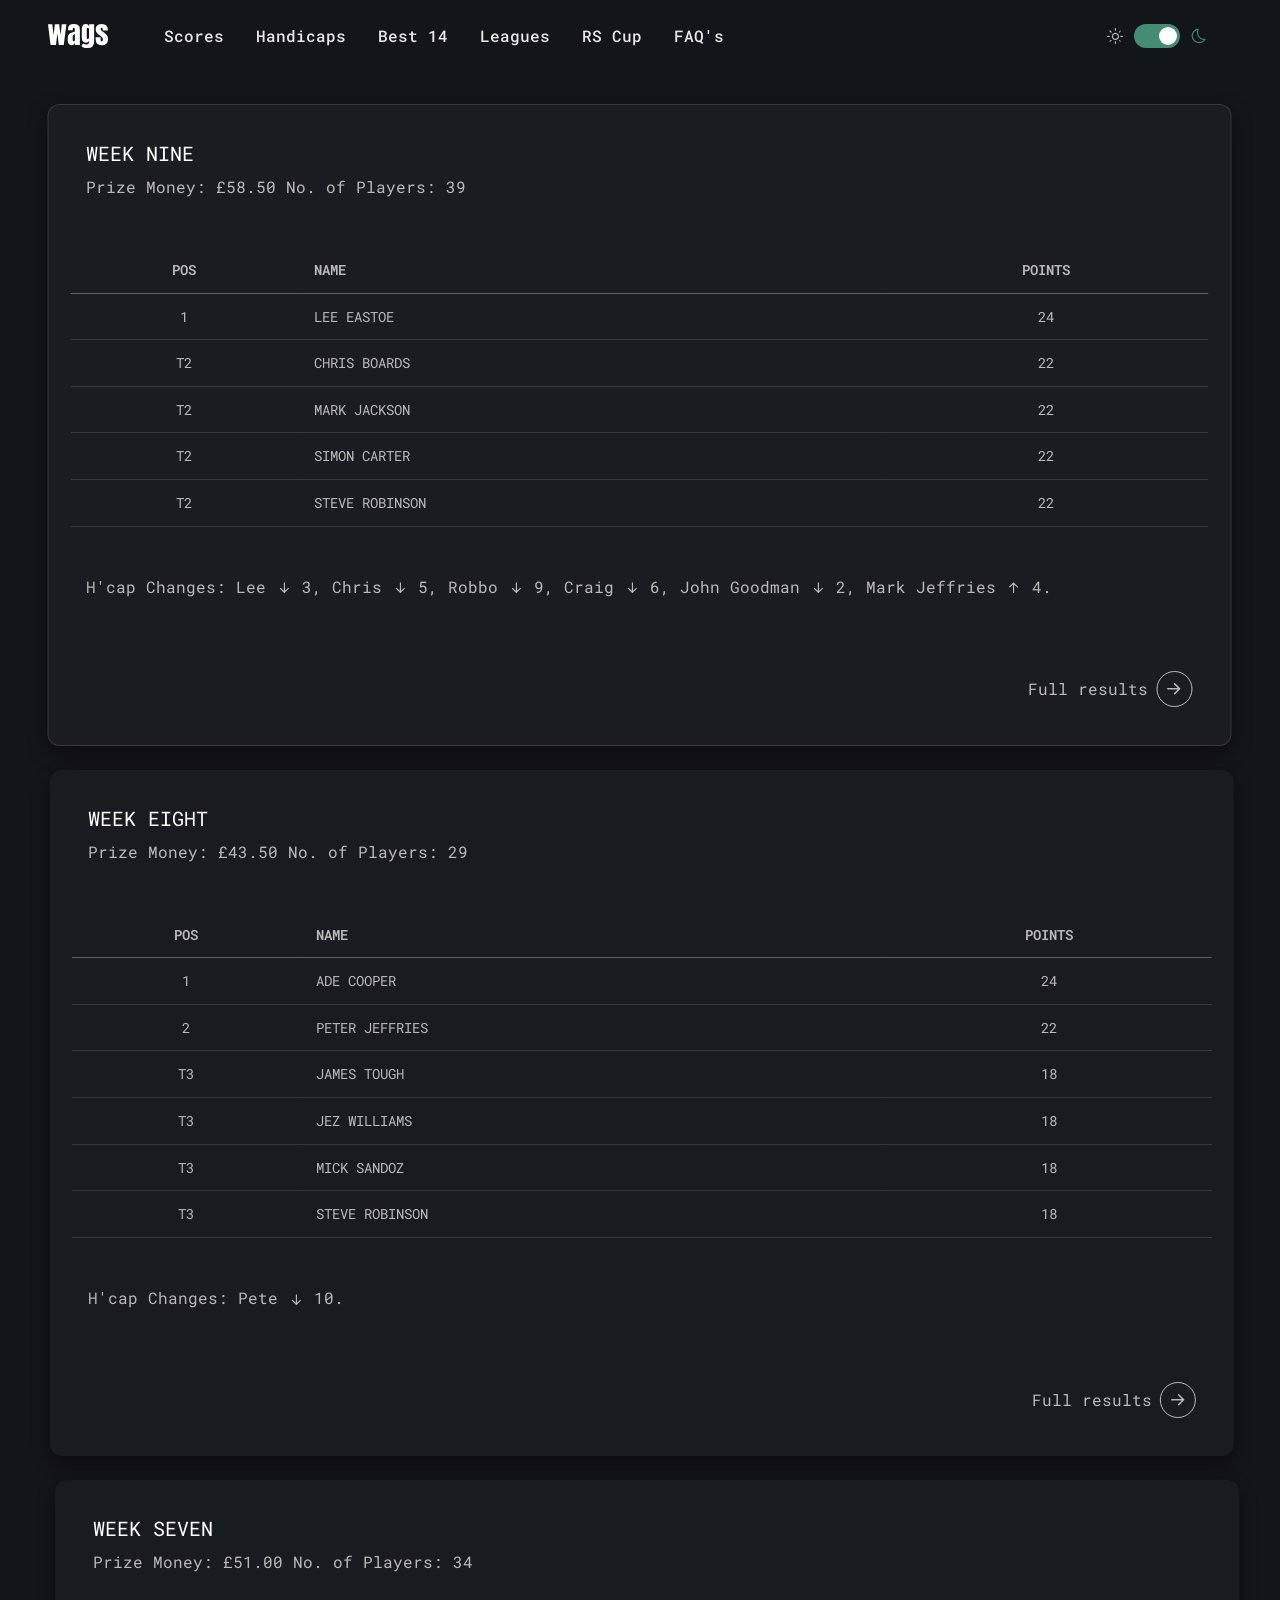
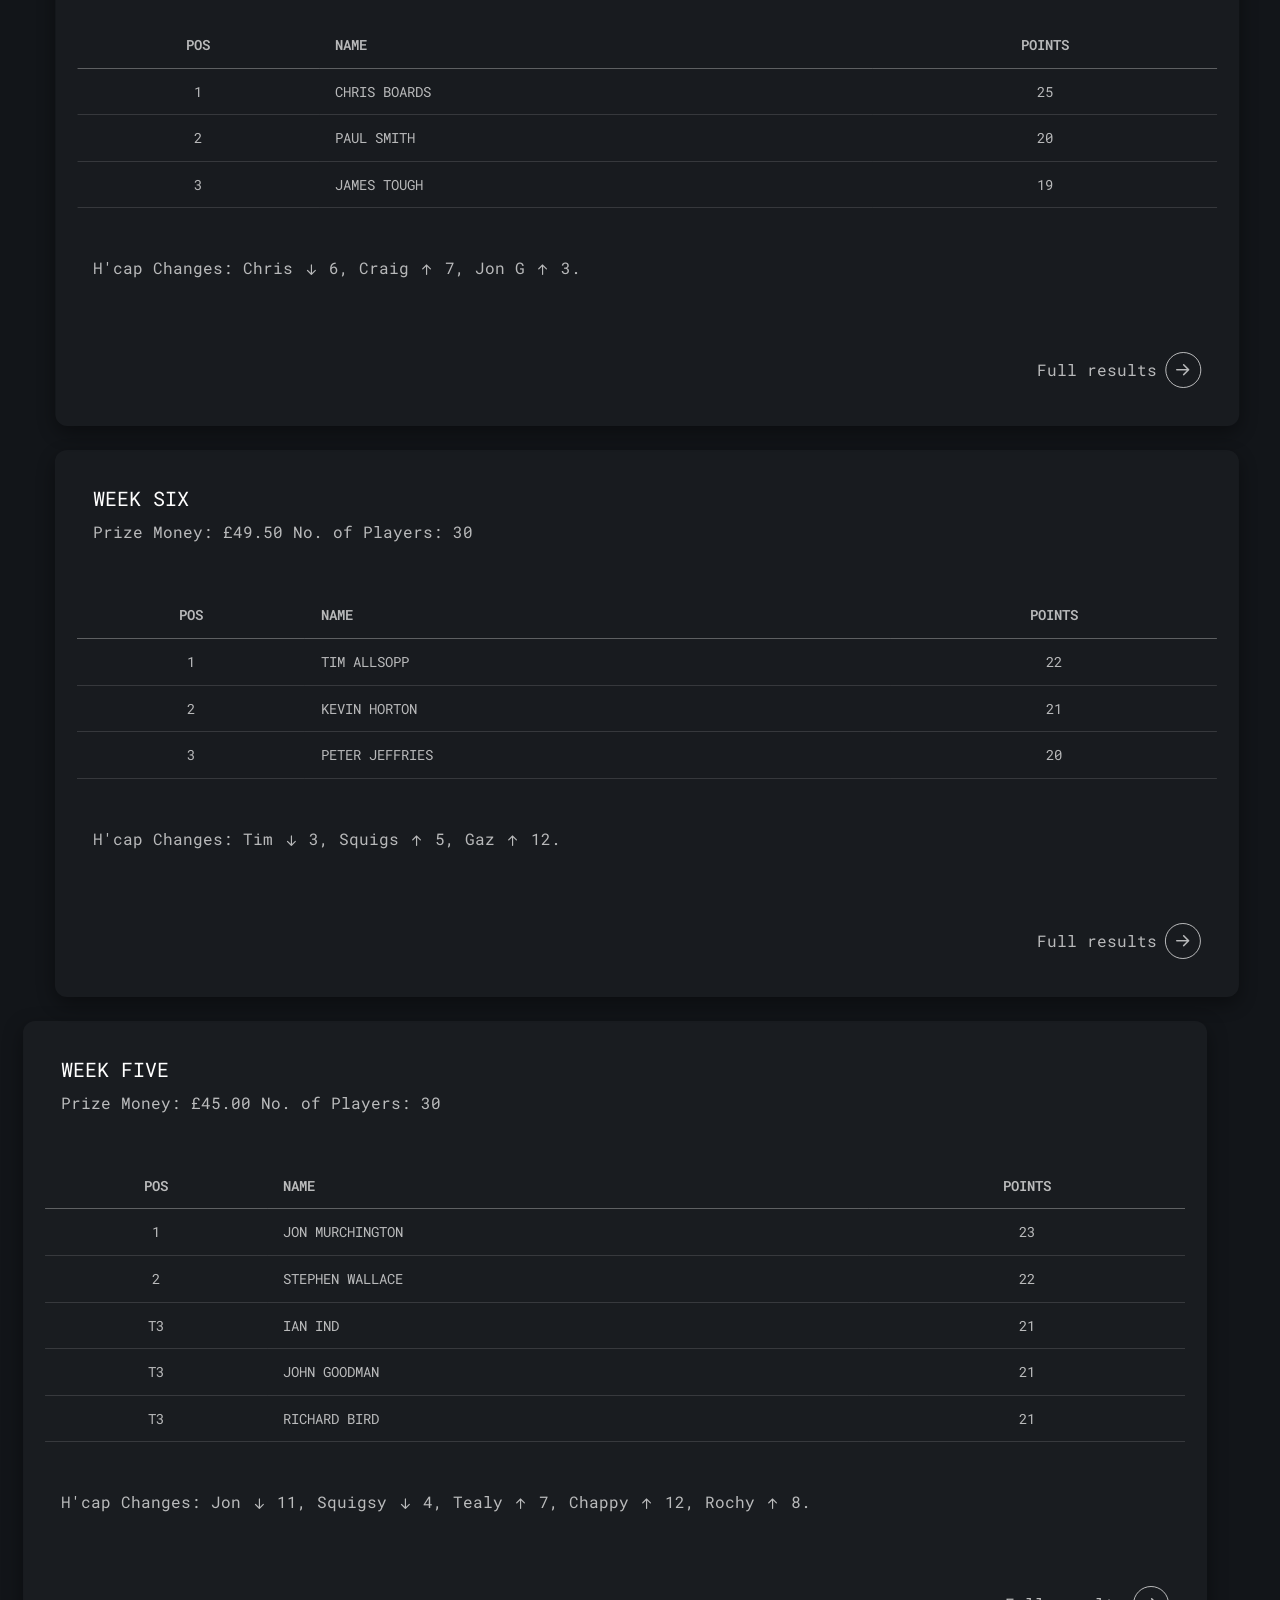
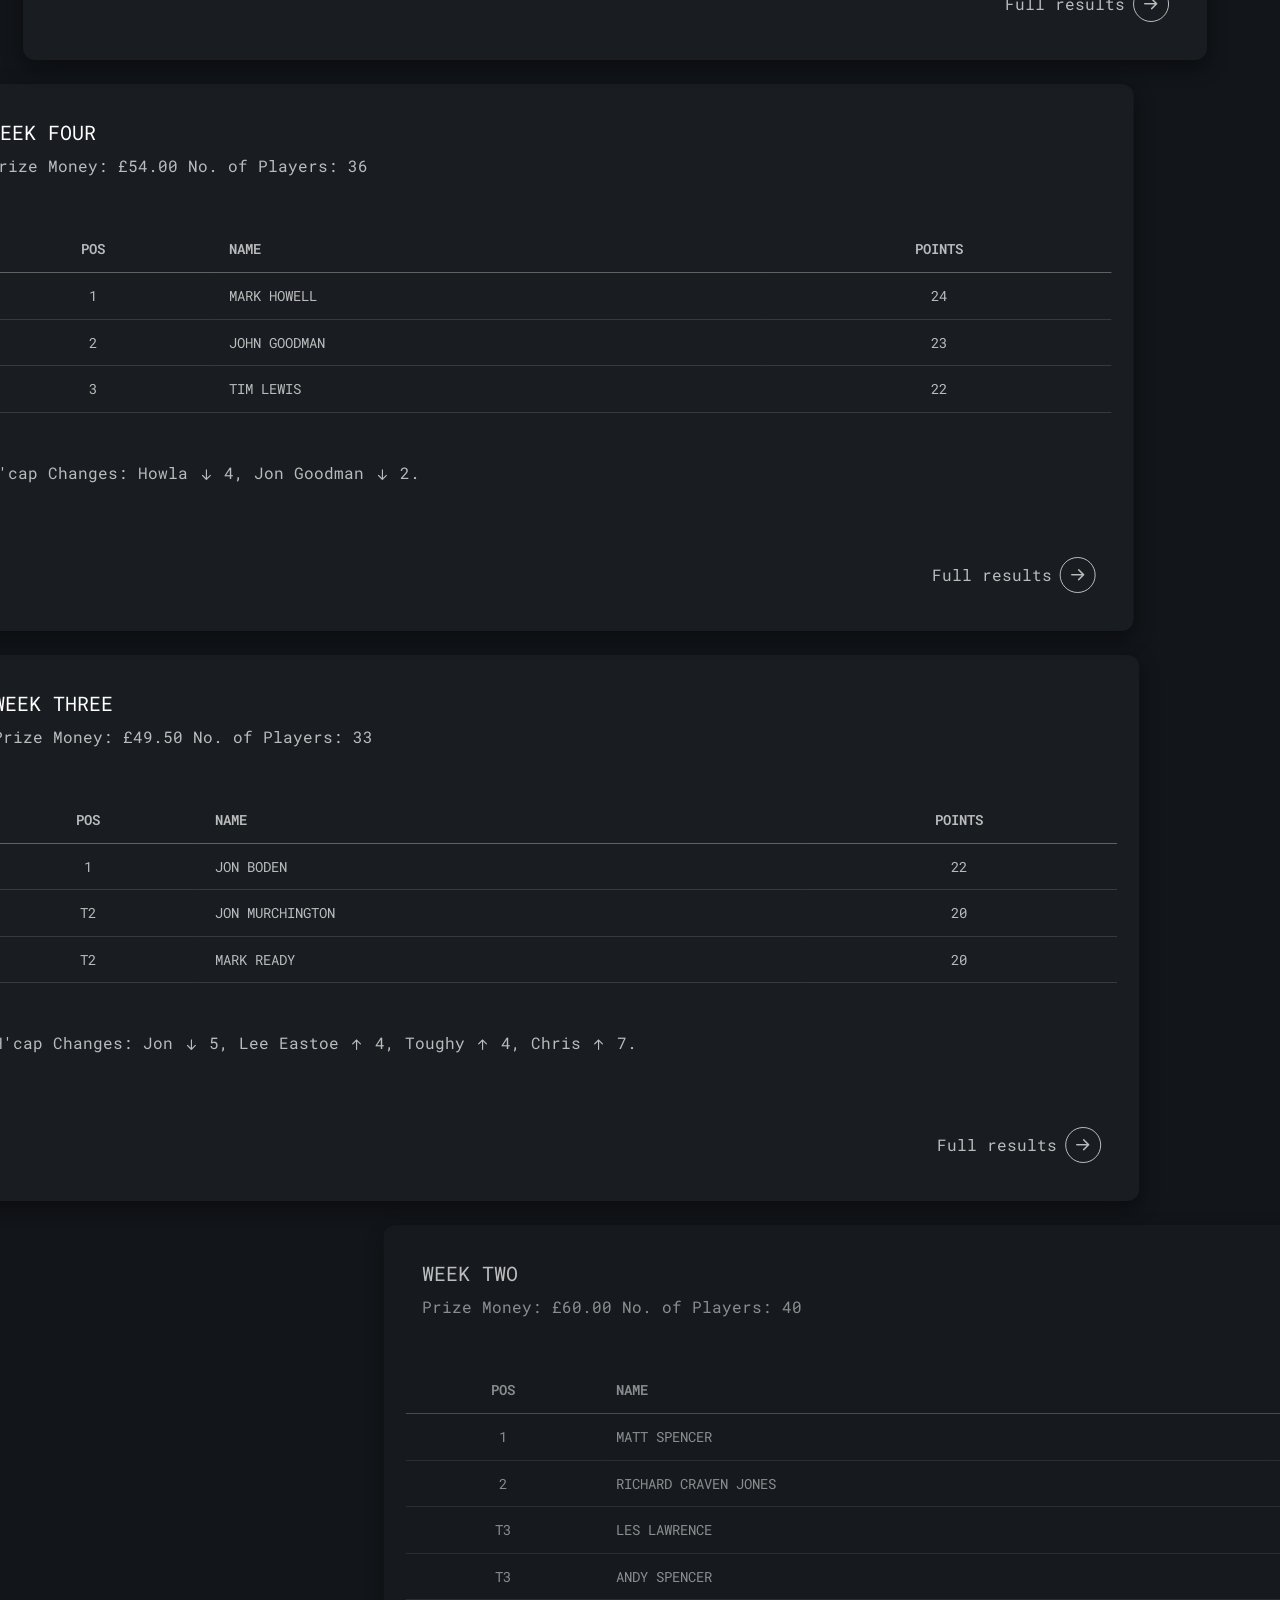
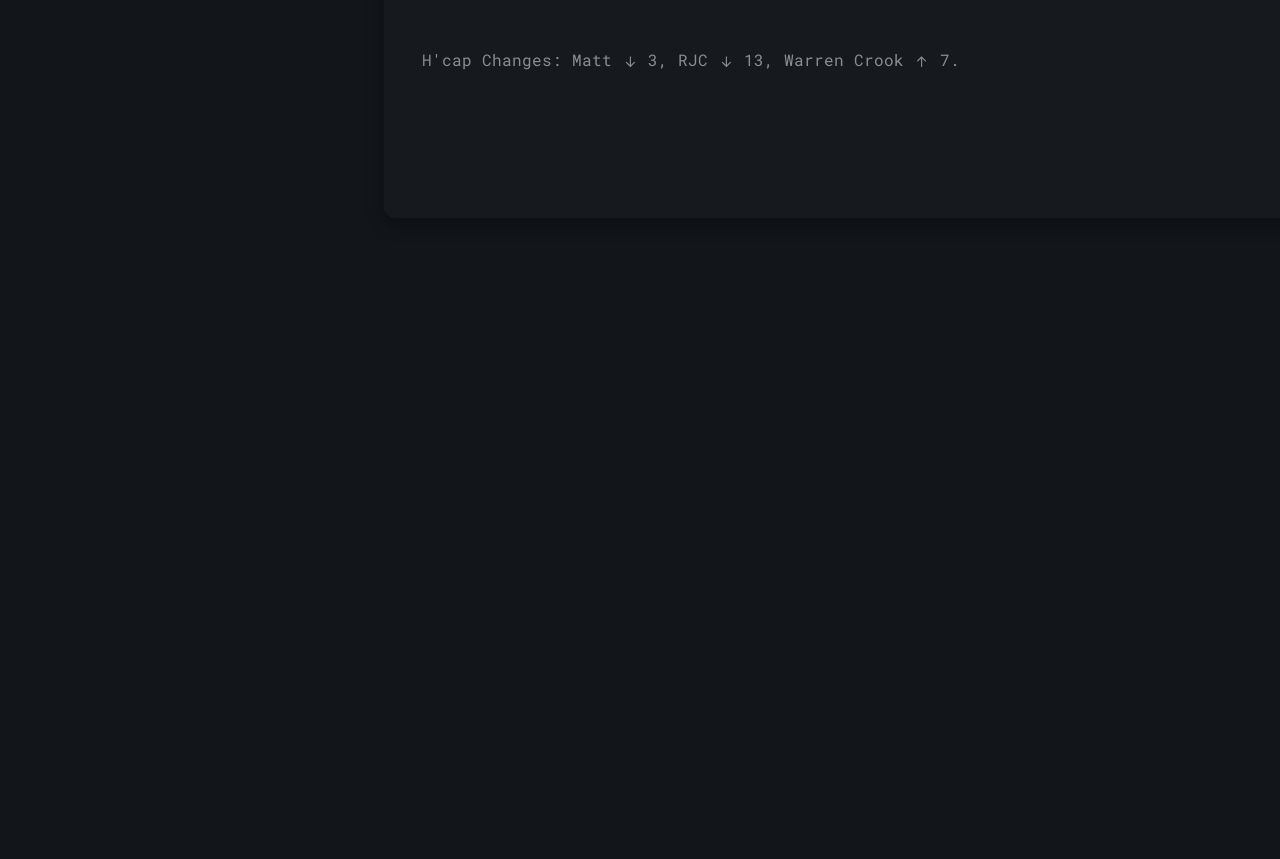
==== commit e4636284: "n" ====
--- a/index.html
+++ b/index.html
@@ -104,7 +104,7 @@
         <div class="row row-cols-1 g-4 weekly-summary-cards">
           <!-- Card for Week 09 -->
           <div class="col">
-            <div class="card border-0 h-100 rounded-1 shadow-sm bg-secondary">
+            <div class="card border-1 h-100 rounded-1 shadow-sm bg-secondary">
               <div class="card-body d-flex flex-column">
                 <div class="flex-grow-1">
                   <h5 class="card-title fs-5 mb-2 custom-week-underline">WEEK NINE</h5>
--- a/css/page.css
+++ b/css/page.css
@@ -16,7 +16,7 @@
 
       /* Remove border and shadow from the rules modal */
       #best14RulesModal .modal-content {
-        border: none !important;
+      
         box-shadow: none !important;
       }
 
@@ -248,3 +248,4 @@
 .arrow-icon-circle .ai-arrow-right {
   font-size: 1rem; /* Adjust icon size if fs-xl is too large for the circle */
 }
+
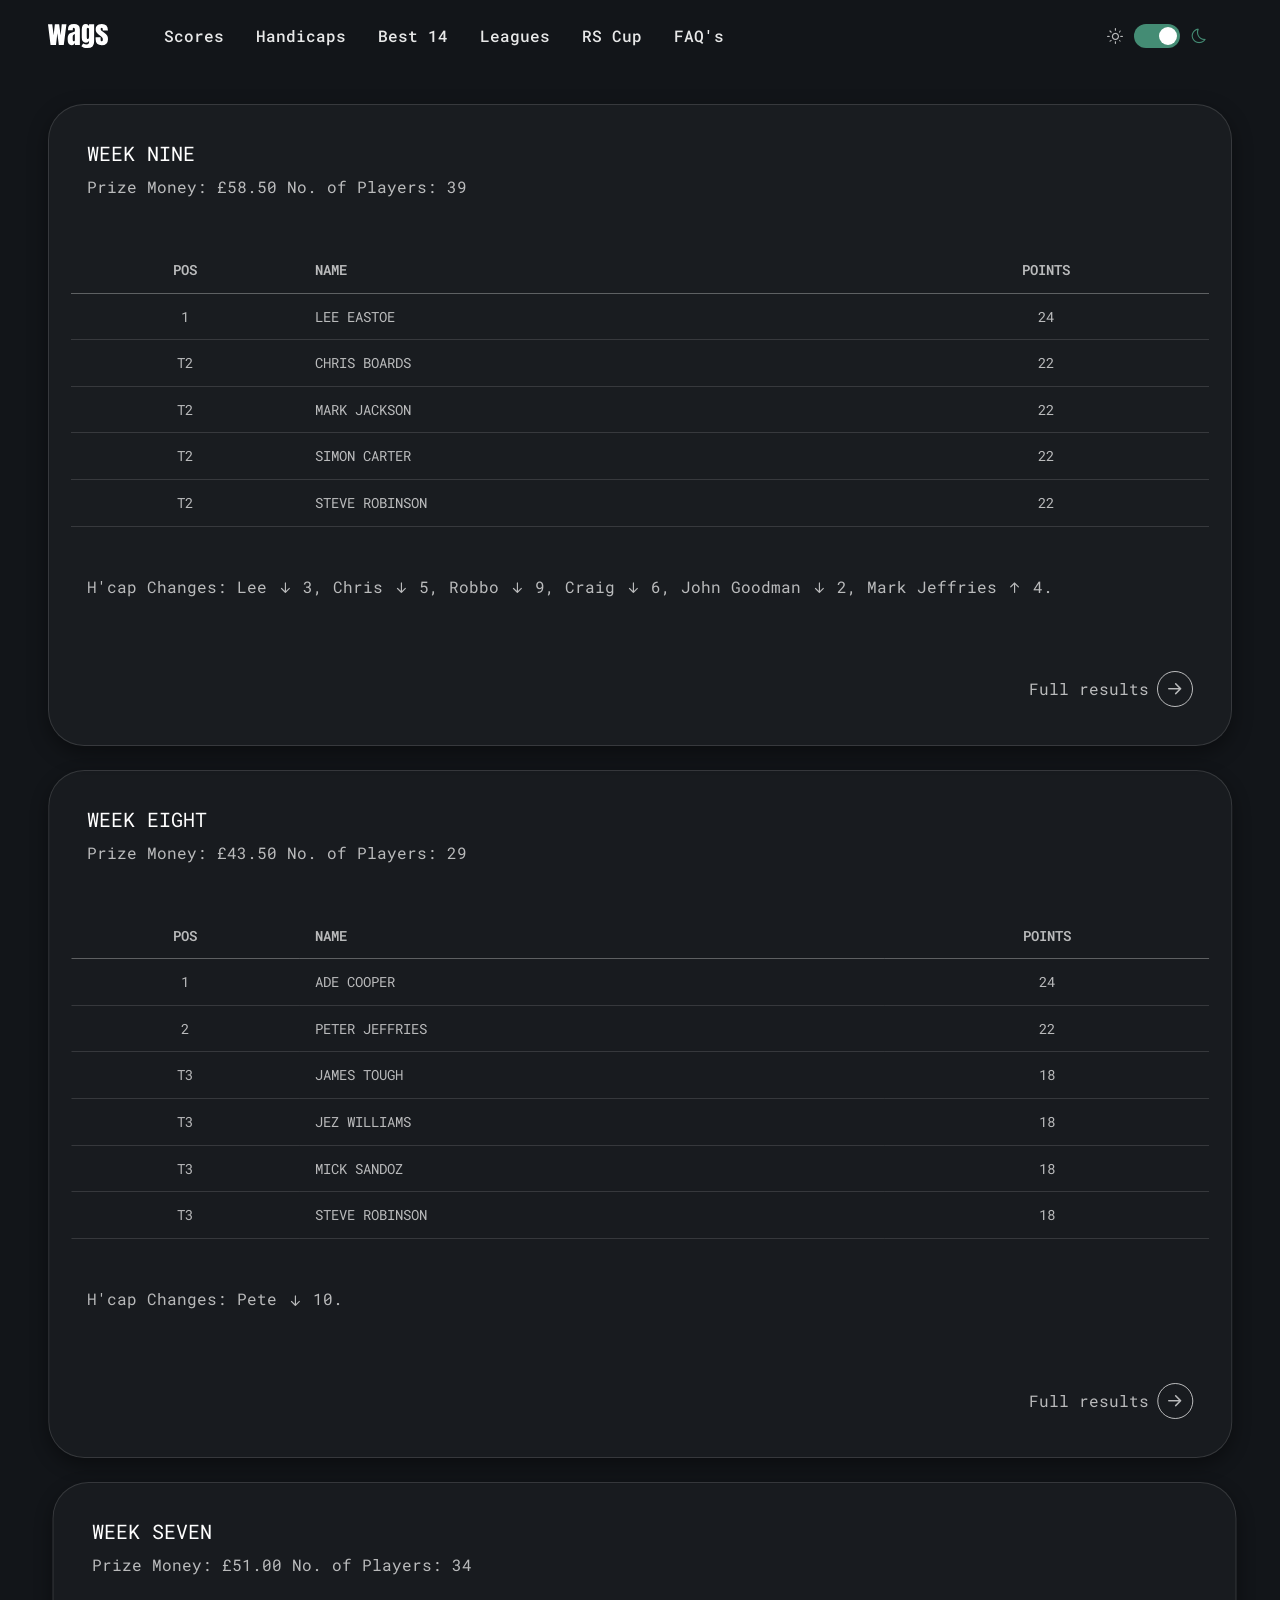
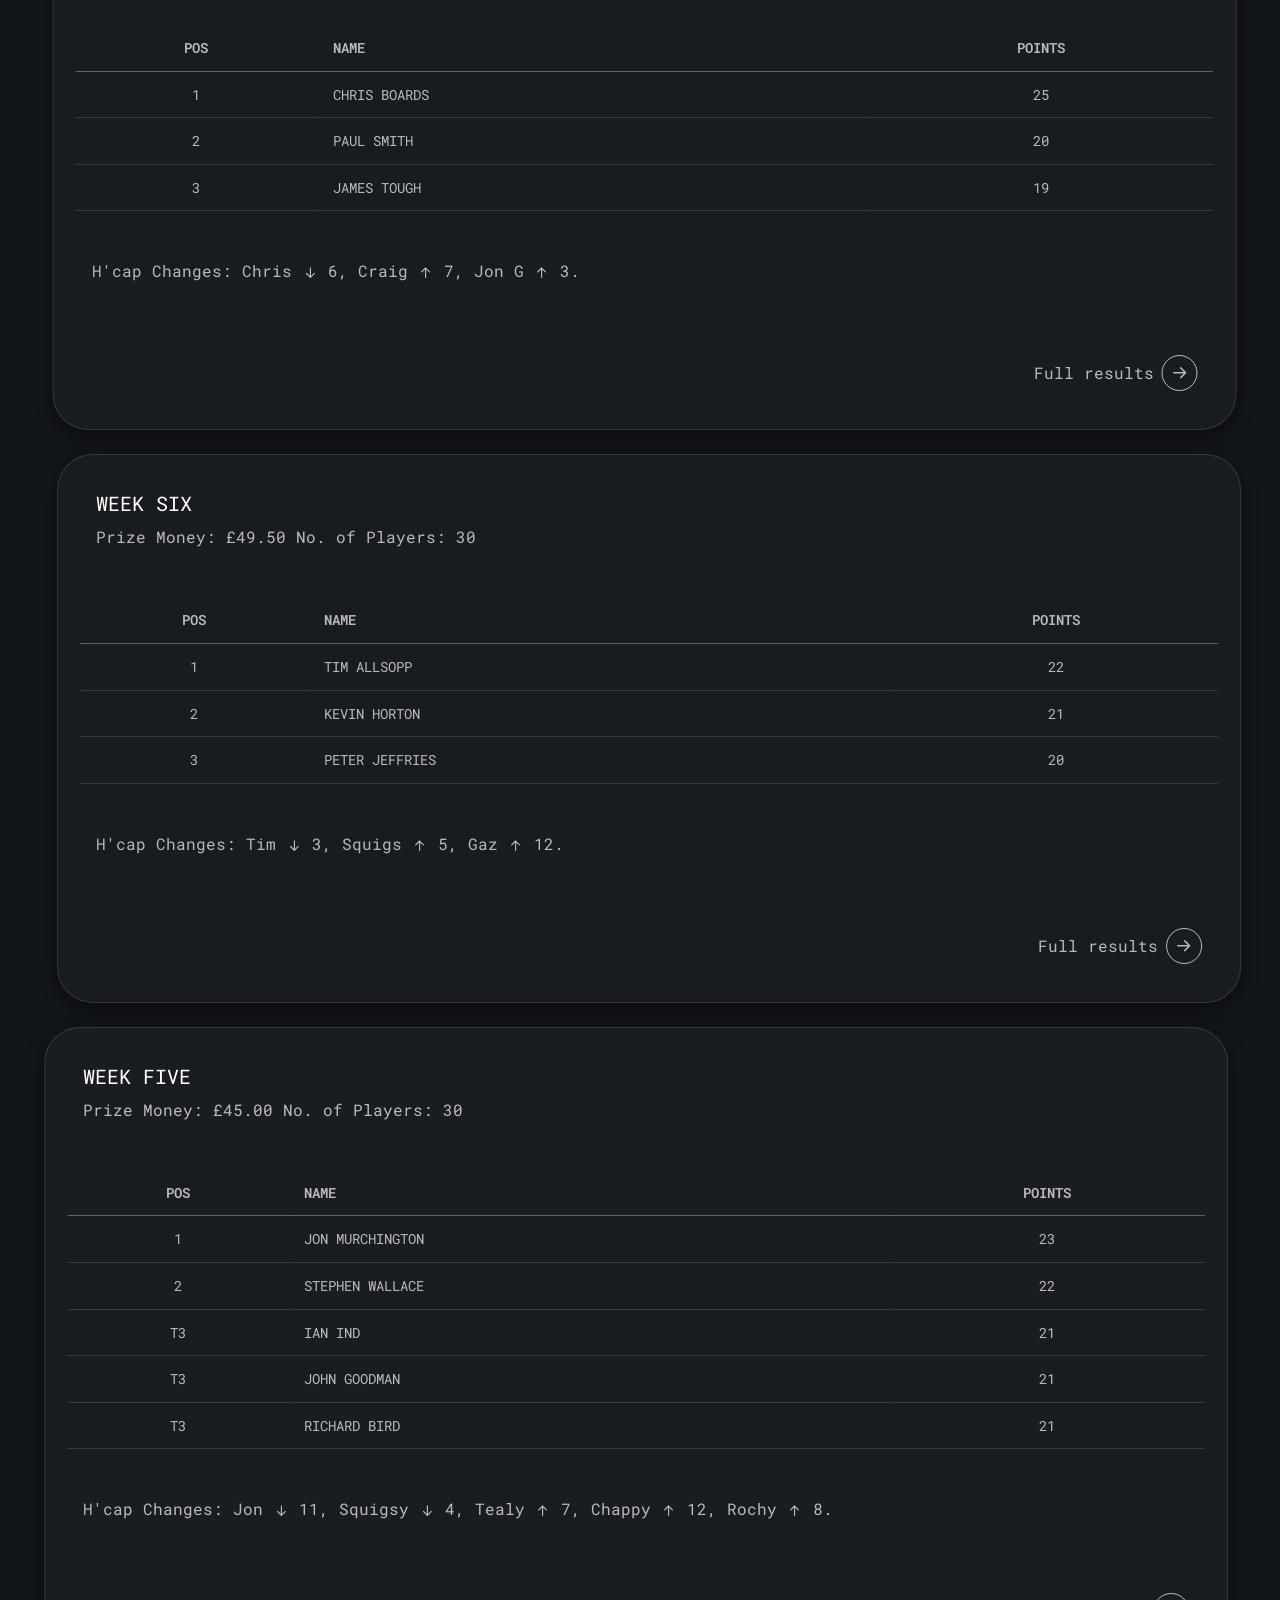
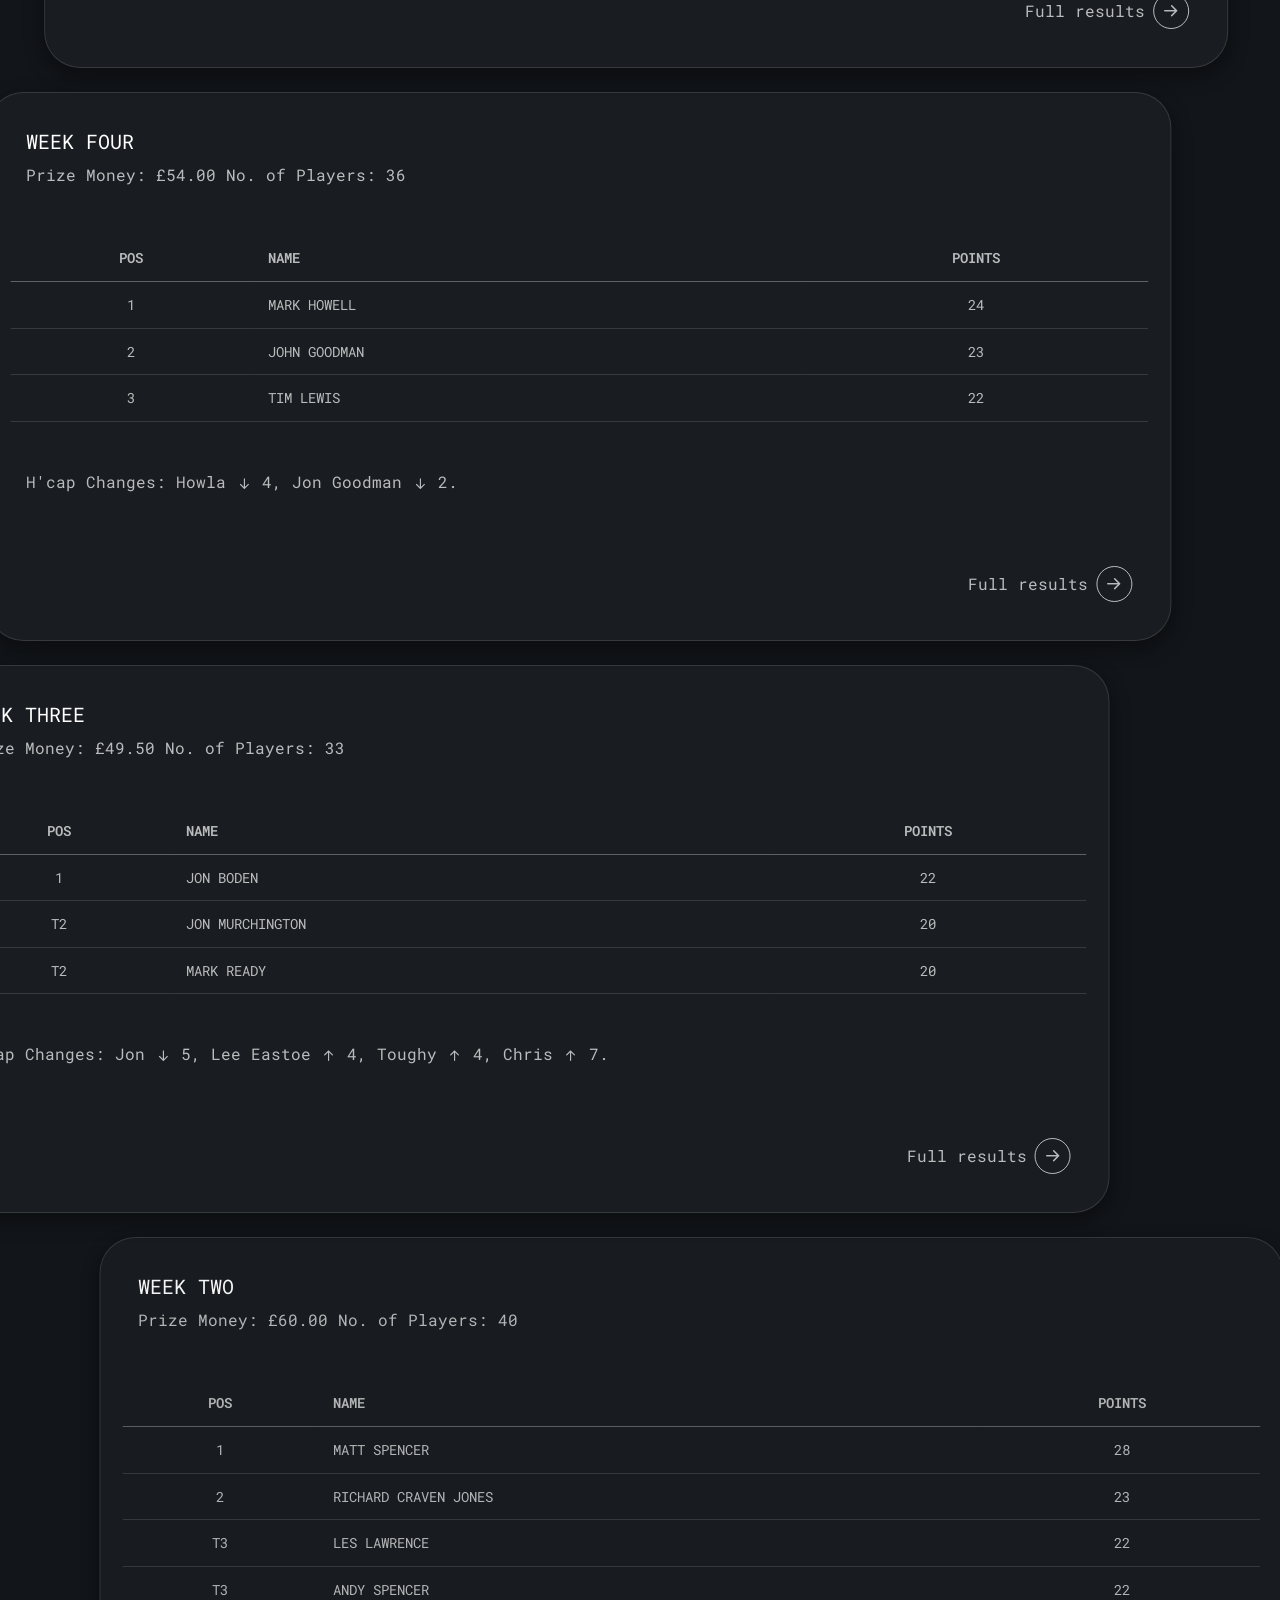
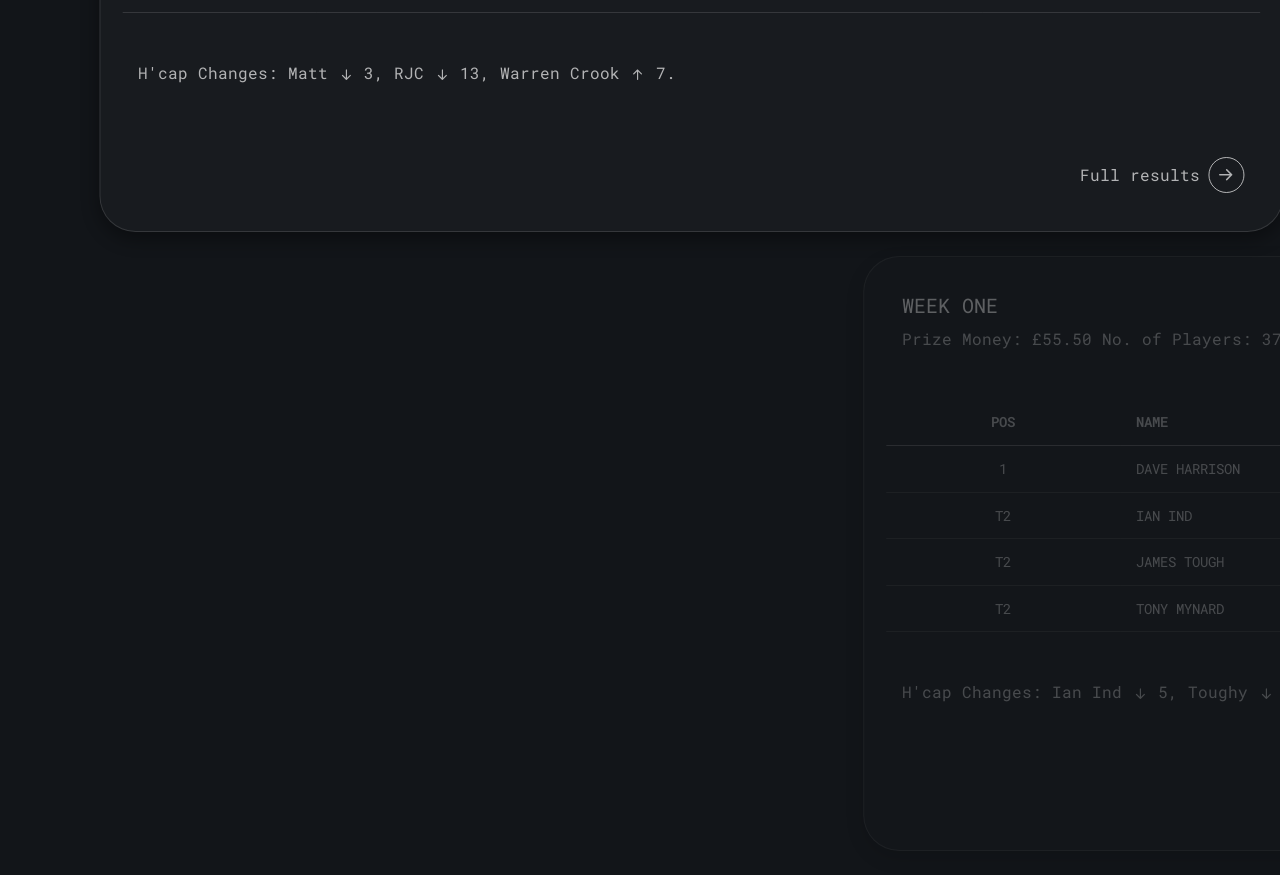
==== commit ca3b76b2: "boarders" ====
--- a/index.html
+++ b/index.html
@@ -104,7 +104,7 @@
         <div class="row row-cols-1 g-4 weekly-summary-cards">
           <!-- Card for Week 09 -->
           <div class="col">
-            <div class="card border-1 h-100 rounded-1 shadow-sm bg-secondary">
+            <div class="card border-1 h-100 rounded-5 shadow-sm bg-secondary">
               <div class="card-body d-flex flex-column">
                 <div class="flex-grow-1">
                   <h5 class="card-title fs-5 mb-2 custom-week-underline">WEEK NINE</h5>
@@ -140,7 +140,7 @@
           </div>
           <!-- Card for Week 08 -->
           <div class="col">
-            <div class="card border-0 h-100 rounded-1 shadow-sm bg-secondary">
+            <div class="card border-1 h-100 rounded-5 shadow-sm bg-secondary">
               <div class="card-body d-flex flex-column">
                 <div class="flex-grow-1">
                   <h5 class="card-title fs-5 mb-2 custom-week-underline">WEEK EIGHT</h5>
@@ -177,7 +177,7 @@
           </div>
           <!-- Card for Week 07 -->
           <div class="col">
-            <div class="card border-0 h-100 rounded-1 shadow-sm bg-secondary">
+            <div class="card border-1 h-100 rounded-5 shadow-sm bg-secondary">
               <div class="card-body d-flex flex-column">
                 <div class="flex-grow-1">
                   <h5 class="card-title fs-5 mb-2 custom-week-underline">WEEK SEVEN</h5>
@@ -211,7 +211,7 @@
           </div>
           <!-- Card for Week 06 -->
           <div class="col">
-            <div class="card border-0 h-100 rounded-1 shadow-sm bg-secondary">
+            <div class="card border-1 h-100 rounded-5 shadow-sm bg-secondary">
               <div class="card-body d-flex flex-column">
                 <div class="flex-grow-1">
                   <h5 class="card-title fs-5 mb-2 custom-week-underline">WEEK SIX</h5>
@@ -245,7 +245,7 @@
           </div>
           <!-- Card for Week 05 -->
           <div class="col">
-            <div class="card border-0 h-100 rounded-1 shadow-sm bg-secondary">
+            <div class="card border-1 h-100 rounded-5 shadow-sm bg-secondary">
               <div class="card-body d-flex flex-column">
                 <div class="flex-grow-1">
                   <h5 class="card-title fs-5 mb-2 custom-week-underline">WEEK FIVE</h5>
@@ -281,7 +281,7 @@
           </div>
           <!-- Card for Week 04 -->
           <div class="col">
-            <div class="card border-0 h-100 rounded-1 shadow-sm bg-secondary">
+            <div class="card border-1 h-100 rounded-5 shadow-sm bg-secondary">
               <div class="card-body d-flex flex-column">
                 <div class="flex-grow-1">
                   <h5 class="card-title fs-5 mb-2 custom-week-underline">WEEK FOUR</h5>
@@ -315,7 +315,7 @@
           </div>
           <!-- Card for Week 03 -->
           <div class="col">
-            <div class="card border-0 h-100 rounded-1 shadow-sm bg-secondary">
+            <div class="card border-1 h-100 rounded-5 shadow-sm bg-secondary">
               <div class="card-body d-flex flex-column">
                 <div class="flex-grow-1">
                   <h5 class="card-title fs-5 mb-2 custom-week-underline">WEEK THREE</h5>
@@ -349,7 +349,7 @@
           </div>
           <!-- Card for Week 02 -->
           <div class="col">
-            <div class="card border-0 h-100 rounded-1 shadow-sm bg-secondary">
+            <div class="card border-1 h-100 rounded-5 shadow-sm bg-secondary">
               <div class="card-body d-flex flex-column">
                 <div class="flex-grow-1">
                   <h5 class="card-title fs-5 mb-2 custom-week-underline">WEEK TWO</h5>
@@ -384,7 +384,7 @@
           </div>
           <!-- Card for Week 01 -->
           <div class="col">
-            <div class="card border-0 h-100 rounded-1 shadow-sm bg-secondary">
+            <div class="card border-1 h-100 rounded-5 shadow-sm bg-secondary">
               <div class="card-body d-flex flex-column">
                 <div class="flex-grow-1">
                   <h5 class="card-title fs-5 mb-2 custom-week-underline">WEEK ONE</h5>
--- a/css/page.css
+++ b/css/page.css
@@ -16,7 +16,7 @@
 
       /* Remove border and shadow from the rules modal */
       #best14RulesModal .modal-content {
-      
+        border: none !important;
         box-shadow: none !important;
       }
 
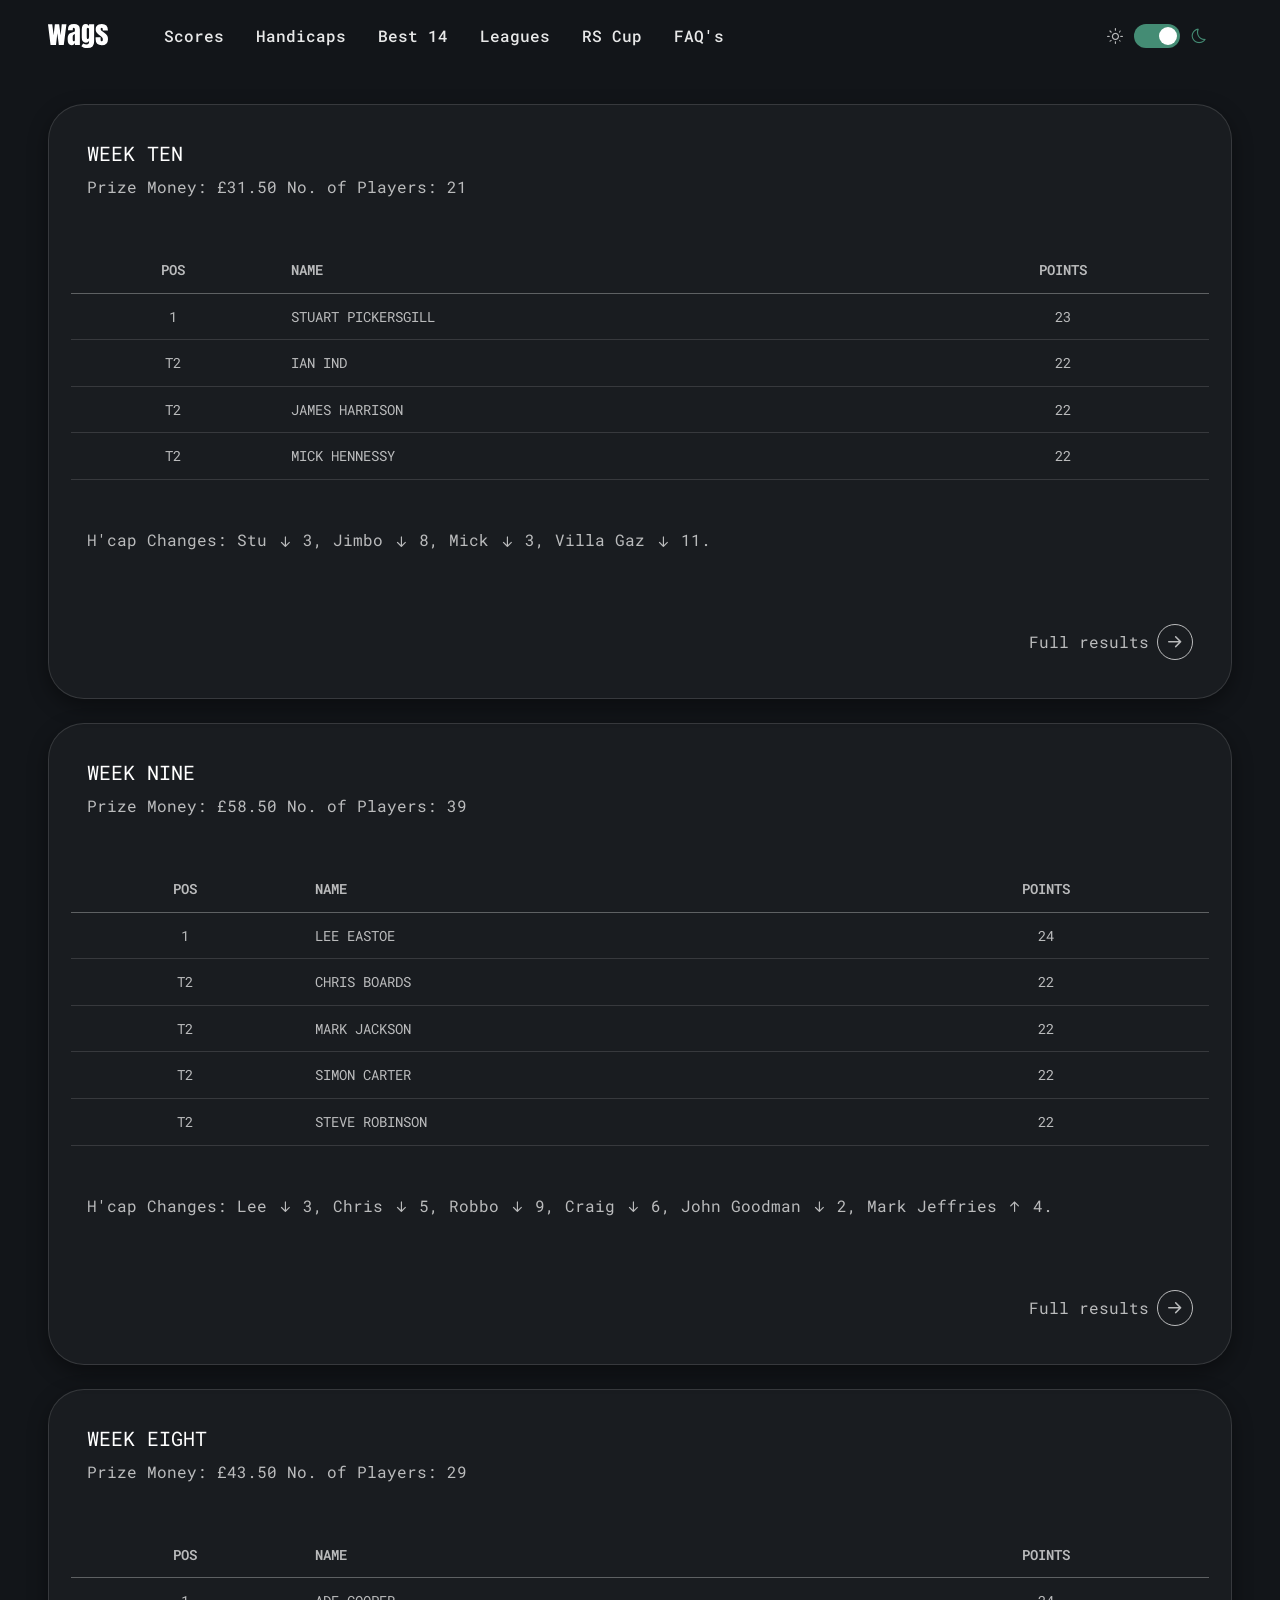
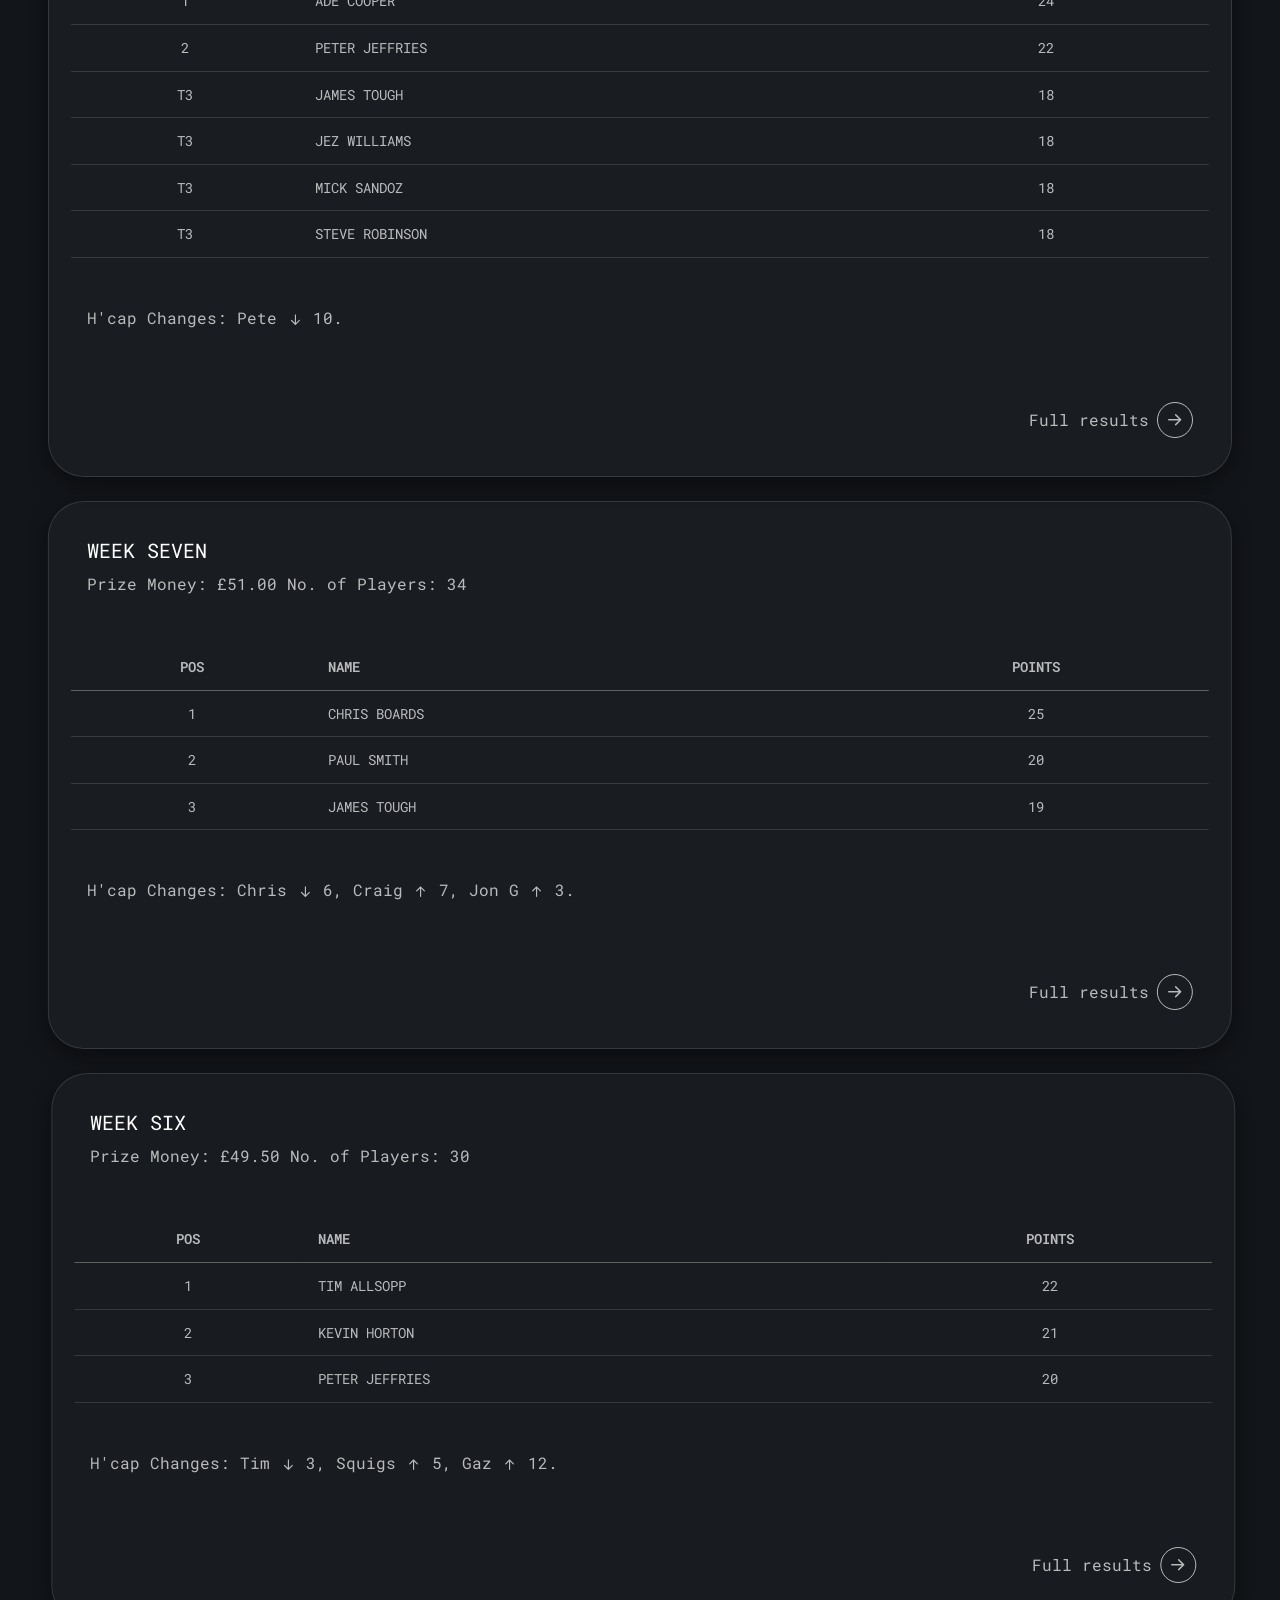
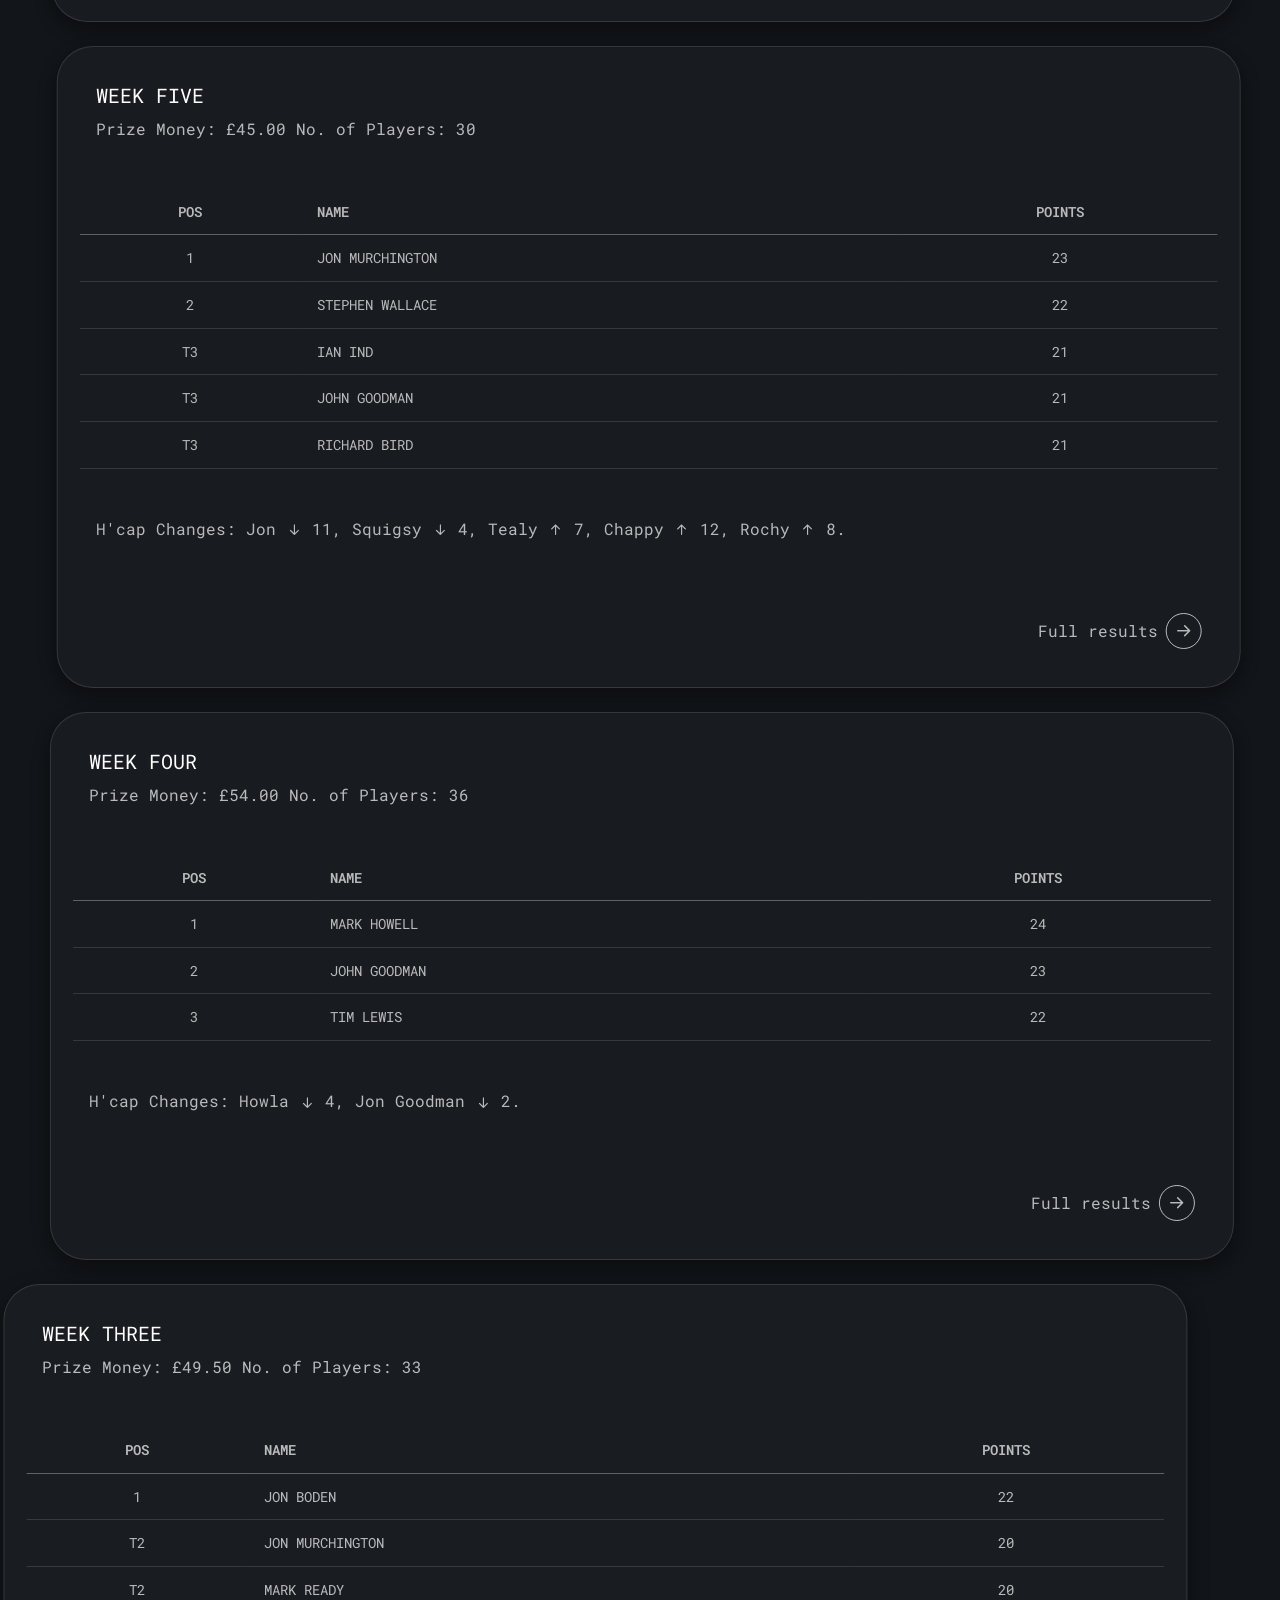
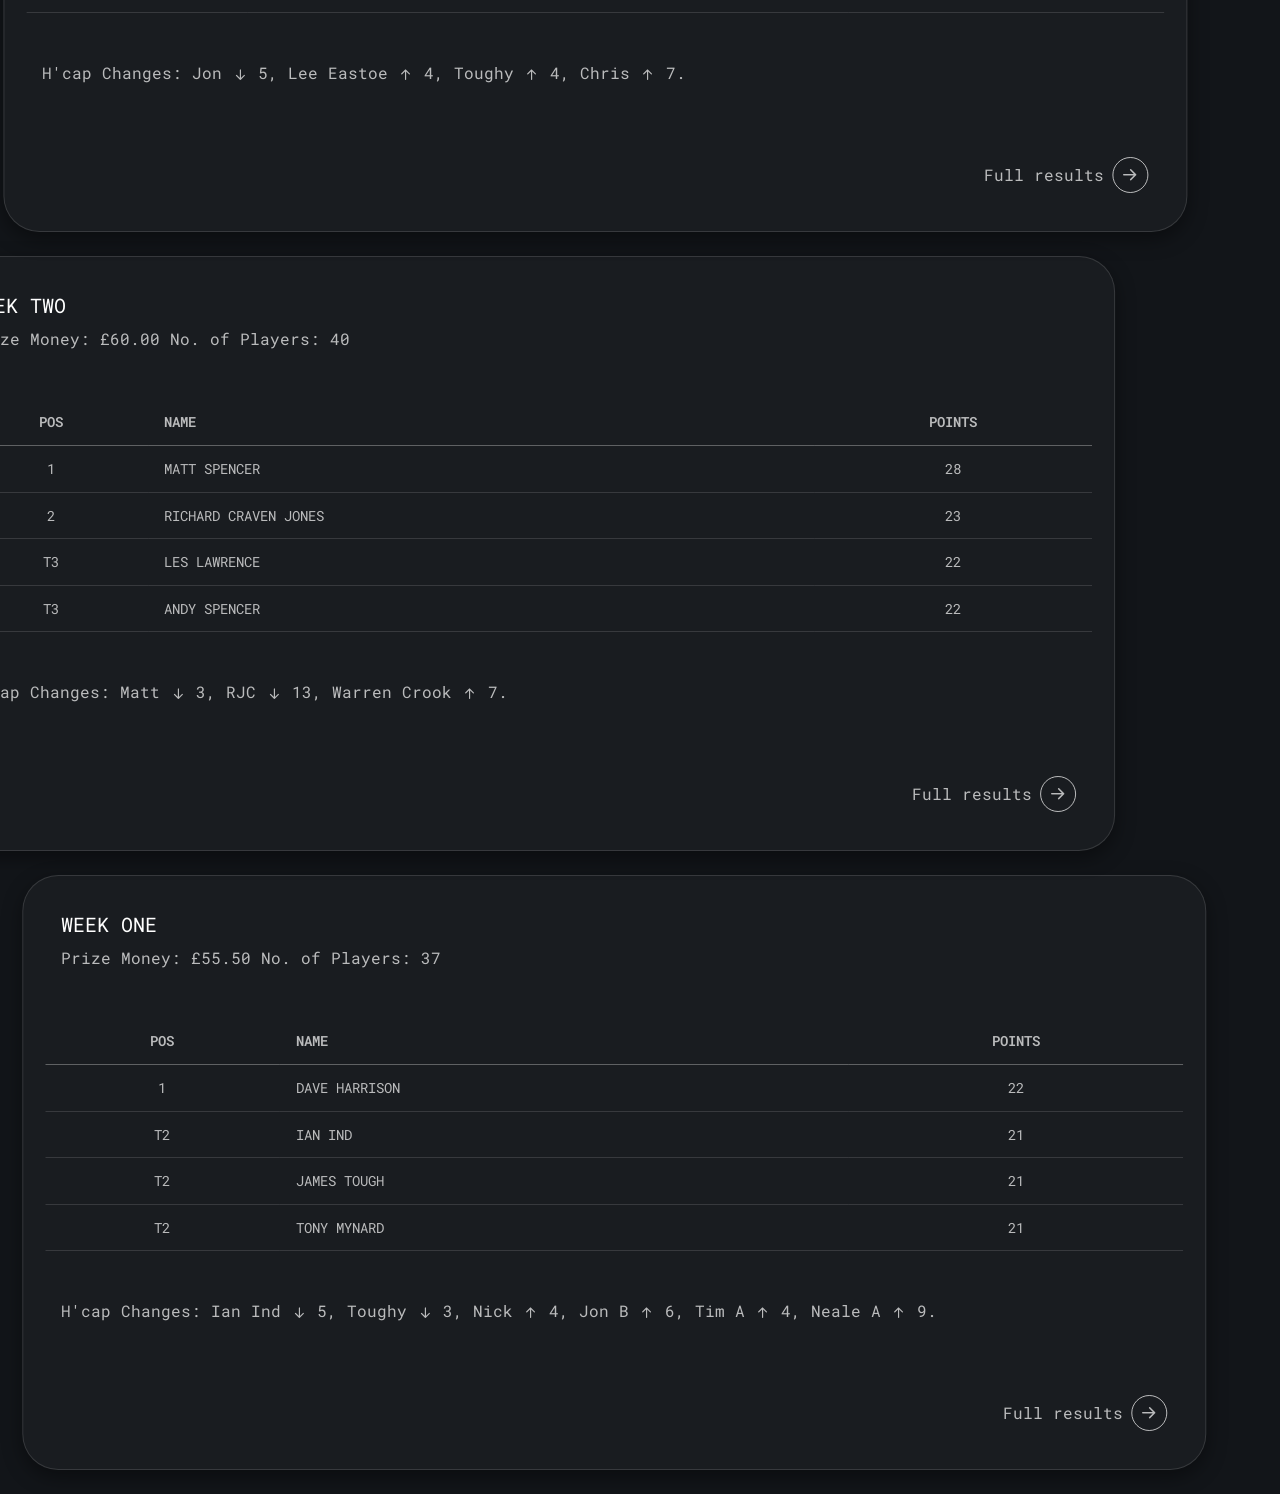
==== commit 8260cd51: "added wk 10" ====
--- a/index.html
+++ b/index.html
@@ -1,1061 +1,2648 @@
 <!DOCTYPE html>
 <html lang="en" data-bs-theme="dark">
-  <head>
-    <meta charset="utf-8">
-    <meta name="viewport" content="width=device-width, initial-scale=1">
-    <title>WAGS</title>
-
-    <!-- Webmanifest + Favicon / App icons -->
-    <link rel="manifest" href="manifest.json">
-    <link rel="icon" type="image/png" href="app-icons/icon-32x32.png" sizes="32x32">
-    <link rel="apple-touch-icon" href="app-icons/icon-180x180.png">
-
-    <!-- Theme switcher (color modes) -->
-    <script src="js/theme-switcher.js"></script>
-
-    <!-- Google Fonts: Roboto -->
-    <link rel="preconnect" href="https://fonts.googleapis.com">
-    <link rel="preconnect" href="https://fonts.gstatic.com" crossorigin>
-    <link href="https://fonts.googleapis.com/css2?family=Roboto+Mono:wght@400;700&display=swap" rel="stylesheet">
-
-    <!-- Font icons -->
-    <link rel="stylesheet" href="icons/around-icons.min.css">
-
-    <!-- Theme styles + Bootstrap -->
-    <link rel="stylesheet" media="screen" href="css/theme.min.css">
-  
-    <link rel="stylesheet" media="screen" href="css/page.css">
-
-
-
-     <!-- Page loading scripts -->
-     <script>
-      (function () {
-        window.onload = function () {
-          const preloader = document.querySelector('.page-loading');
-          preloader.classList.remove('active');
-          setTimeout(function () {
-            preloader.remove();
-          }, 1500);
-        };
-      })();
-    </script>
-  </head>
-
-
-
-  <body>
-    <!-- Page loading spinner -->
-    <div class="page-loading active">
-      <div class="page-loading-inner">
-        <div class="page-spinner"></div>
-        <span>Loading...</span>
+
+<head>
+  <meta charset="utf-8">
+  <meta name="viewport" content="width=device-width, initial-scale=1">
+  <title>WAGS</title>
+
+  <!-- Webmanifest + Favicon / App icons -->
+  <link rel="manifest" href="manifest.json">
+  <link rel="icon" type="image/png" href="app-icons/icon-32x32.png" sizes="32x32">
+  <link rel="apple-touch-icon" href="app-icons/icon-180x180.png">
+
+  <!-- Theme switcher (color modes) -->
+  <script src="js/theme-switcher.js"></script>
+
+  <!-- Google Fonts: Roboto -->
+  <link rel="preconnect" href="https://fonts.googleapis.com">
+  <link rel="preconnect" href="https://fonts.gstatic.com" crossorigin>
+  <link href="https://fonts.googleapis.com/css2?family=Roboto+Mono:wght@400;700&display=swap" rel="stylesheet">
+
+  <!-- Font icons -->
+  <link rel="stylesheet" href="icons/around-icons.min.css">
+
+  <!-- Theme styles + Bootstrap -->
+  <link rel="stylesheet" media="screen" href="css/theme.min.css">
+
+  <link rel="stylesheet" media="screen" href="css/page.css">
+
+
+
+  <!-- Page loading scripts -->
+  <script>
+    (function () {
+      window.onload = function () {
+        const preloader = document.querySelector('.page-loading');
+        preloader.classList.remove('active');
+        setTimeout(function () {
+          preloader.remove();
+        }, 1500);
+      };
+    })();
+  </script>
+</head>
+
+
+
+<body>
+  <!-- Page loading spinner -->
+  <div class="page-loading active">
+    <div class="page-loading-inner">
+      <div class="page-spinner"></div>
+      <span>Loading...</span>
+    </div>
+  </div>
+
+  <!-- Page wrapper -->
+  <main class="page-wrapper">
+    <!-- Navbar -->
+    <header class="navbar navbar-expand-lg fixed-top bg-light">
+      <div class="container">
+        <!-- Navbar brand (Logo) -->
+        <a class="navbar-brand pe-sm-3" href="index.html">
+          <!-- Logo for light mode -->
+          <img src="logo-black.svg" width="60" height="60" alt="WAGS Logo" class="d-dark-mode-none flex-shrink-0 me-2">
+          <!-- Logo for dark mode -->
+          <img src="logo-white.svg" width="60" height="60" alt="WAGS Logo"
+            class="d-none d-dark-mode-block flex-shrink-0 me-2">
+
+        </a>
+
+        <!-- Theme switcher -->
+        <div class="form-check form-switch mode-switch order-lg-2 me-3 me-lg-4 ms-auto" data-bs-toggle="mode">
+          <input class="form-check-input" type="checkbox" id="theme-mode">
+          <label class="form-check-label" for="theme-mode">
+            <i class="ai-sun fs-lg"></i>
+          </label>
+          <label class="form-check-label" for="theme-mode">
+            <i class="ai-moon fs-lg"></i>
+          </label>
+        </div>
+
+        <!-- Mobile menu toggler -->
+        <button class="navbar-toggler ms-sm-3" type="button" data-bs-toggle="collapse" data-bs-target="#navbarNav"
+          aria-label="Toggle navigation">
+          <span class="navbar-toggler-icon"></span>
+        </button>
+
+        <!-- Navbar collapse -->
+        <nav class="collapse navbar-collapse" id="navbarNav">
+
+          <ul class="navbar-nav navbar-nav-scroll me-auto" style="--ar-scroll-height: 520px;">
+            <li class="nav-item"><a class="nav-link" href="index.html">Scores</a></li>
+            <li class="nav-item"><a class="nav-link" href="handicaps.html">Handicaps</a></li>
+            <li class="nav-item"><a class="nav-link" href="best14.html">Best 14</a></li>
+            <li class="nav-item"><a class="nav-link" href="leagues.html">Leagues</a></li>
+            <li class="nav-item"><a class="nav-link" href="rscup.html">RS Cup</a></li>
+            <li class="nav-item"><a class="nav-link" href="faqs.html">FAQ's</a></li>
+          </ul>
+        </nav>
       </div>
-    </div>
-
-    <!-- Page wrapper -->
-    <main class="page-wrapper">
-      <!-- Navbar -->
-      <header class="navbar navbar-expand-lg fixed-top bg-light">
-        <div class="container">
-          <!-- Navbar brand (Logo) -->
-          <a class="navbar-brand pe-sm-3" href="index.html">
-            <!-- Logo for light mode -->
-            <img src="logo-black.svg" width="60" height="60" alt="WAGS Logo" class="d-dark-mode-none flex-shrink-0 me-2">
-            <!-- Logo for dark mode -->
-            <img src="logo-white.svg" width="60" height="60" alt="WAGS Logo" class="d-none d-dark-mode-block flex-shrink-0 me-2">
-          
-          </a>
-
-           <!-- Theme switcher -->
-           <div class="form-check form-switch mode-switch order-lg-2 me-3 me-lg-4 ms-auto" data-bs-toggle="mode">
-            <input class="form-check-input" type="checkbox" id="theme-mode">
-            <label class="form-check-label" for="theme-mode">
-              <i class="ai-sun fs-lg"></i>
-            </label>
-            <label class="form-check-label" for="theme-mode">
-              <i class="ai-moon fs-lg"></i>
-            </label>
-          </div>
-
-          <!-- Mobile menu toggler -->
-          <button class="navbar-toggler ms-sm-3" type="button" data-bs-toggle="collapse" data-bs-target="#navbarNav" aria-label="Toggle navigation">
-            <span class="navbar-toggler-icon"></span>
-          </button>
-
-           <!-- Navbar collapse -->
-           <nav class="collapse navbar-collapse" id="navbarNav">
-
-            <ul class="navbar-nav navbar-nav-scroll me-auto" style="--ar-scroll-height: 520px;">
-              <li class="nav-item"><a class="nav-link" href="index.html">Scores</a></li>
-              <li class="nav-item"><a class="nav-link" href="handicaps.html">Handicaps</a></li>
-              <li class="nav-item"><a class="nav-link" href="best14.html">Best 14</a></li>
-              <li class="nav-item"><a class="nav-link" href="leagues.html">Leagues</a></li>
-              <li class="nav-item"><a class="nav-link" href="rscup.html">RS Cup</a></li>
-              <li class="nav-item"><a class="nav-link" href="faqs.html">FAQ's</a></li>
-            </ul>
-          </nav>
-        </div>
-      </header>
-
-      <!-- Weekly Summary Cards -->
-      <section class="container py-4">
-       
-        <div class="row row-cols-1 g-4 weekly-summary-cards">
-          <!-- Card for Week 09 -->
-          <div class="col">
-            <div class="card border-1 h-100 rounded-5 shadow-sm bg-secondary">
-              <div class="card-body d-flex flex-column">
-                <div class="flex-grow-1">
-                  <h5 class="card-title fs-5 mb-2 custom-week-underline">WEEK NINE</h5>
-                  <p class="card-text mb-5">Prize Money: £58.50   No. of Players: 39</p>
-                  <div class="table-responsive">
-                    <table class="table table-hover mb-5">
-                        <thead>
-                            <tr>
-                                <th scope="col" class="text-center">POS</th>
-                                <th scope="col">NAME</th>
-                                <th scope="col" class="text-center">POINTS</th>
-                            </tr>
-                        </thead>
-                        <tbody>
-                            <tr><td class="text-center">1</td><td>LEE EASTOE</td><td class="text-center">24</td></tr>
-                            <tr><td class="text-center">T2</td><td>CHRIS BOARDS</td><td class="text-center">22</td></tr>
-                            <tr><td class="text-center">T2</td><td>MARK JACKSON</td><td class="text-center">22</td></tr>
-                            <tr><td class="text-center">T2</td><td>SIMON CARTER</td><td class="text-center">22</td></tr>
-                            <tr><td class="text-center">T2</td><td>STEVE ROBINSON</td><td class="text-center">22</td></tr>
-                        </tbody>
-                    </table>
-                  </div>
-                  <p class="card-text mb-5">H'cap Changes: Lee <i class="ai-arrow-down"></i> 3, Chris <i class="ai-arrow-down"></i> 5, Robbo <i class="ai-arrow-down"></i> 9, Craig <i class="ai-arrow-down"></i> 6, John Goodman <i class="ai-arrow-down"></i> 2, Mark Jeffries <i class="ai-arrow-up"></i> 4.</p>
+    </header>
+
+    <!-- Weekly Summary Cards -->
+    <section class="container py-4">
+
+      <div class="row row-cols-1 g-4 weekly-summary-cards">
+
+        <!-- WEEK TEN SUMMARY CARD (top 3 and ties only) -->
+        <div class="col">
+          <div class="card border-1 h-100 rounded-5 shadow-sm bg-secondary">
+            <div class="card-body d-flex flex-column">
+              <div class="flex-grow-1">
+                <h5 class="card-title fs-5 mb-2 custom-week-underline">WEEK TEN</h5>
+                <p class="card-text mb-5">Prize Money: £31.50 No. of Players: 21</p>
+                <div class="table-responsive">
+        <table class="table table-hover mb-5">
+            <thead>
+              <tr>
+                <th scope="col" class="text-center">POS</th>
+                <th scope="col">NAME</th>
+                <th scope="col" class="text-center">POINTS</th>
+              </tr>
+            </thead>
+            <tbody>
+              <tr><td class="text-center">1</td><td>STUART PICKERSGILL</td><td class="text-center">23</td></tr>
+              <tr><td class="text-center">T2</td><td>IAN IND</td><td class="text-center">22</td></tr>
+              <tr><td class="text-center">T2</td><td>JAMES HARRISON</td><td class="text-center">22</td></tr>
+              <tr><td class="text-center">T2</td><td>MICK HENNESSY</td><td class="text-center">22</td></tr>
+            </tbody>
+          </table>
                 </div>
-                <div class="scores-button-wrapper text-end pt-4">
-                  <a href="#" data-bs-toggle="modal" data-bs-target="#week09ScoresModal" class="d-inline-flex align-items-center text-decoration-none">
-                    <span class="me-2">Full results</span>
-                    <span class="arrow-icon-circle"><i class="ai-arrow-right fs-xl"></i></span>
-                  </a>
-                </div>
+                <p class="card-text mb-5">H'cap Changes: Stu <i class="ai-arrow-down"></i> 3, Jimbo <i
+                    class="ai-arrow-down"></i> 8, Mick <i class="ai-arrow-down"></i> 3, Villa Gaz <i
+                    class="ai-arrow-down"></i> 11.</p>
+              </div>
+              <div class="scores-button-wrapper text-end pt-4">
+                <a href="#" data-bs-toggle="modal" data-bs-target="#week10ScoresModal"
+                  class="d-inline-flex align-items-center text-decoration-none">
+                  <span class="me-2">Full results</span>
+                  <span class="arrow-icon-circle"><i class="ai-arrow-right fs-xl"></i></span>
+                </a>
               </div>
             </div>
           </div>
-          <!-- Card for Week 08 -->
-          <div class="col">
-            <div class="card border-1 h-100 rounded-5 shadow-sm bg-secondary">
-              <div class="card-body d-flex flex-column">
-                <div class="flex-grow-1">
-                  <h5 class="card-title fs-5 mb-2 custom-week-underline">WEEK EIGHT</h5>
-                  <p class="card-text mb-5">Prize Money: £43.50   No. of Players: 29</p>
-                  <div class="table-responsive">
-                    <table class="table table-hover mb-5">
-                        <thead>
-                            <tr>
-                                <th scope="col" class="text-center">POS</th>
-                                <th scope="col">NAME</th>
-                                <th scope="col" class="text-center">POINTS</th>
-                            </tr>
-                        </thead>
-                        <tbody>
-                            <tr><td class="text-center">1</td><td>ADE COOPER</td><td class="text-center">24</td></tr>
-                            <tr><td class="text-center">2</td><td>PETER JEFFRIES</td><td class="text-center">22</td></tr>
-                            <tr><td class="text-center">T3</td><td>JAMES TOUGH</td><td class="text-center">18</td></tr>
-                            <tr><td class="text-center">T3</td><td>JEZ WILLIAMS</td><td class="text-center">18</td></tr>
-                            <tr><td class="text-center">T3</td><td>MICK SANDOZ</td><td class="text-center">18</td></tr>
-                            <tr><td class="text-center">T3</td><td>STEVE ROBINSON</td><td class="text-center">18</td></tr>
-                        </tbody>
-                    </table>
-                  </div>
-                  <p class="card-text mb-5">H'cap Changes: Pete <i class="ai-arrow-down"></i> 10.</p>
+        </div>
+
+
+        <!-- Card for Week 09 -->
+        <div class="col">
+          <div class="card border-1 h-100 rounded-5 shadow-sm bg-secondary">
+            <div class="card-body d-flex flex-column">
+              <div class="flex-grow-1">
+                <h5 class="card-title fs-5 mb-2 custom-week-underline">WEEK NINE</h5>
+                <p class="card-text mb-5">Prize Money: £58.50 No. of Players: 39</p>
+                <div class="table-responsive">
+                  <table class="table table-hover mb-5">
+                    <thead>
+                      <tr>
+                        <th scope="col" class="text-center">POS</th>
+                        <th scope="col">NAME</th>
+                        <th scope="col" class="text-center">POINTS</th>
+                      </tr>
+                    </thead>
+                    <tbody>
+                      <tr>
+                        <td class="text-center">1</td>
+                        <td>LEE EASTOE</td>
+                        <td class="text-center">24</td>
+                      </tr>
+                      <tr>
+                        <td class="text-center">T2</td>
+                        <td>CHRIS BOARDS</td>
+                        <td class="text-center">22</td>
+                      </tr>
+                      <tr>
+                        <td class="text-center">T2</td>
+                        <td>MARK JACKSON</td>
+                        <td class="text-center">22</td>
+                      </tr>
+                      <tr>
+                        <td class="text-center">T2</td>
+                        <td>SIMON CARTER</td>
+                        <td class="text-center">22</td>
+                      </tr>
+                      <tr>
+                        <td class="text-center">T2</td>
+                        <td>STEVE ROBINSON</td>
+                        <td class="text-center">22</td>
+                      </tr>
+                    </tbody>
+                  </table>
                 </div>
-                <div class="scores-button-wrapper text-end pt-4">
-                  <a href="#" data-bs-toggle="modal" data-bs-target="#week08ScoresModal" class="d-inline-flex align-items-center text-decoration-none">
-                    <span class="me-2">Full results</span>
-                    <span class="arrow-icon-circle"><i class="ai-arrow-right fs-xl"></i></span>
-                  </a>
-                </div>
+                <p class="card-text mb-5">H'cap Changes: Lee <i class="ai-arrow-down"></i> 3, Chris <i
+                    class="ai-arrow-down"></i> 5, Robbo <i class="ai-arrow-down"></i> 9, Craig <i
+                    class="ai-arrow-down"></i> 6, John Goodman <i class="ai-arrow-down"></i> 2, Mark Jeffries <i
+                    class="ai-arrow-up"></i> 4.</p>
+              </div>
+              <div class="scores-button-wrapper text-end pt-4">
+                <a href="#" data-bs-toggle="modal" data-bs-target="#week09ScoresModal"
+                  class="d-inline-flex align-items-center text-decoration-none">
+                  <span class="me-2">Full results</span>
+                  <span class="arrow-icon-circle"><i class="ai-arrow-right fs-xl"></i></span>
+                </a>
               </div>
             </div>
           </div>
-          <!-- Card for Week 07 -->
-          <div class="col">
-            <div class="card border-1 h-100 rounded-5 shadow-sm bg-secondary">
-              <div class="card-body d-flex flex-column">
-                <div class="flex-grow-1">
-                  <h5 class="card-title fs-5 mb-2 custom-week-underline">WEEK SEVEN</h5>
-                  <p class="card-text mb-5">Prize Money: £51.00   No. of Players: 34</p>
-                  <div class="table-responsive">
-                    <table class="table table-hover mb-5">
-                        <thead>
-                            <tr>
-                                <th scope="col" class="text-center">POS</th>
-                                <th scope="col">NAME</th>
-                                <th scope="col" class="text-center">POINTS</th>
-                            </tr>
-                        </thead>
-                        <tbody>
-                            <tr><td class="text-center">1</td><td>CHRIS BOARDS</td><td class="text-center">25</td></tr>
-                            <tr><td class="text-center">2</td><td>PAUL SMITH</td><td class="text-center">20</td></tr>
-                            <tr><td class="text-center">3</td><td>JAMES TOUGH</td><td class="text-center">19</td></tr>
-                        </tbody>
-                    </table>
-                  </div>
-                  <p class="card-text mb-5">H'cap Changes: Chris <i class="ai-arrow-down"></i> 6, Craig <i class="ai-arrow-up"></i> 7, Jon G <i class="ai-arrow-up"></i> 3.</p>
+        </div>
+        <!-- Card for Week 08 -->
+        <div class="col">
+          <div class="card border-1 h-100 rounded-5 shadow-sm bg-secondary">
+            <div class="card-body d-flex flex-column">
+              <div class="flex-grow-1">
+                <h5 class="card-title fs-5 mb-2 custom-week-underline">WEEK EIGHT</h5>
+                <p class="card-text mb-5">Prize Money: £43.50 No. of Players: 29</p>
+                <div class="table-responsive">
+                  <table class="table table-hover mb-5">
+                    <thead>
+                      <tr>
+                        <th scope="col" class="text-center">POS</th>
+                        <th scope="col">NAME</th>
+                        <th scope="col" class="text-center">POINTS</th>
+                      </tr>
+                    </thead>
+                    <tbody>
+                      <tr>
+                        <td class="text-center">1</td>
+                        <td>ADE COOPER</td>
+                        <td class="text-center">24</td>
+                      </tr>
+                      <tr>
+                        <td class="text-center">2</td>
+                        <td>PETER JEFFRIES</td>
+                        <td class="text-center">22</td>
+                      </tr>
+                      <tr>
+                        <td class="text-center">T3</td>
+                        <td>JAMES TOUGH</td>
+                        <td class="text-center">18</td>
+                      </tr>
+                      <tr>
+                        <td class="text-center">T3</td>
+                        <td>JEZ WILLIAMS</td>
+                        <td class="text-center">18</td>
+                      </tr>
+                      <tr>
+                        <td class="text-center">T3</td>
+                        <td>MICK SANDOZ</td>
+                        <td class="text-center">18</td>
+                      </tr>
+                      <tr>
+                        <td class="text-center">T3</td>
+                        <td>STEVE ROBINSON</td>
+                        <td class="text-center">18</td>
+                      </tr>
+                    </tbody>
+                  </table>
                 </div>
-                <div class="scores-button-wrapper text-end pt-4">
-                  <a href="#" data-bs-toggle="modal" data-bs-target="#week07ScoresModal" class="d-inline-flex align-items-center text-decoration-none">
-                    <span class="me-2">Full results</span>
-                    <span class="arrow-icon-circle"><i class="ai-arrow-right fs-xl"></i></span>
-                  </a>
-                </div>
+                <p class="card-text mb-5">H'cap Changes: Pete <i class="ai-arrow-down"></i> 10.</p>
+              </div>
+              <div class="scores-button-wrapper text-end pt-4">
+                <a href="#" data-bs-toggle="modal" data-bs-target="#week08ScoresModal"
+                  class="d-inline-flex align-items-center text-decoration-none">
+                  <span class="me-2">Full results</span>
+                  <span class="arrow-icon-circle"><i class="ai-arrow-right fs-xl"></i></span>
+                </a>
               </div>
             </div>
           </div>
-          <!-- Card for Week 06 -->
-          <div class="col">
-            <div class="card border-1 h-100 rounded-5 shadow-sm bg-secondary">
-              <div class="card-body d-flex flex-column">
-                <div class="flex-grow-1">
-                  <h5 class="card-title fs-5 mb-2 custom-week-underline">WEEK SIX</h5>
-                  <p class="card-text mb-5">Prize Money: £49.50   No. of Players: 30</p>
-                  <div class="table-responsive">
-                    <table class="table table-hover mb-5">
-                        <thead>
-                            <tr>
-                                <th scope="col" class="text-center">POS</th>
-                                <th scope="col">NAME</th>
-                                <th scope="col" class="text-center">POINTS</th>
-                            </tr>
-                        </thead>
-                        <tbody>
-                            <tr><td class="text-center">1</td><td>TIM ALLSOPP</td><td class="text-center">22</td></tr>
-                            <tr><td class="text-center">2</td><td>KEVIN HORTON</td><td class="text-center">21</td></tr>
-                            <tr><td class="text-center">3</td><td>PETER JEFFRIES</td><td class="text-center">20</td></tr>
-                        </tbody>
-                    </table>
-                  </div>
-                  <p class="card-text mb-5">H'cap Changes: Tim <i class="ai-arrow-down"></i> 3, Squigs <i class="ai-arrow-up"></i> 5, Gaz <i class="ai-arrow-up"></i> 12.</p>
+        </div>
+        <!-- Card for Week 07 -->
+        <div class="col">
+          <div class="card border-1 h-100 rounded-5 shadow-sm bg-secondary">
+            <div class="card-body d-flex flex-column">
+              <div class="flex-grow-1">
+                <h5 class="card-title fs-5 mb-2 custom-week-underline">WEEK SEVEN</h5>
+                <p class="card-text mb-5">Prize Money: £51.00 No. of Players: 34</p>
+                <div class="table-responsive">
+                  <table class="table table-hover mb-5">
+                    <thead>
+                      <tr>
+                        <th scope="col" class="text-center">POS</th>
+                        <th scope="col">NAME</th>
+                        <th scope="col" class="text-center">POINTS</th>
+                      </tr>
+                    </thead>
+                    <tbody>
+                      <tr>
+                        <td class="text-center">1</td>
+                        <td>CHRIS BOARDS</td>
+                        <td class="text-center">25</td>
+                      </tr>
+                      <tr>
+                        <td class="text-center">2</td>
+                        <td>PAUL SMITH</td>
+                        <td class="text-center">20</td>
+                      </tr>
+                      <tr>
+                        <td class="text-center">3</td>
+                        <td>JAMES TOUGH</td>
+                        <td class="text-center">19</td>
+                      </tr>
+                    </tbody>
+                  </table>
                 </div>
-                <div class="scores-button-wrapper text-end pt-4">
-                  <a href="#" data-bs-toggle="modal" data-bs-target="#week06ScoresModal" class="d-inline-flex align-items-center text-decoration-none">
-                    <span class="me-2">Full results</span>
-                    <span class="arrow-icon-circle"><i class="ai-arrow-right fs-xl"></i></span>
-                  </a>
-                </div>
+                <p class="card-text mb-5">H'cap Changes: Chris <i class="ai-arrow-down"></i> 6, Craig <i
+                    class="ai-arrow-up"></i> 7, Jon G <i class="ai-arrow-up"></i> 3.</p>
+              </div>
+              <div class="scores-button-wrapper text-end pt-4">
+                <a href="#" data-bs-toggle="modal" data-bs-target="#week07ScoresModal"
+                  class="d-inline-flex align-items-center text-decoration-none">
+                  <span class="me-2">Full results</span>
+                  <span class="arrow-icon-circle"><i class="ai-arrow-right fs-xl"></i></span>
+                </a>
               </div>
             </div>
           </div>
-          <!-- Card for Week 05 -->
-          <div class="col">
-            <div class="card border-1 h-100 rounded-5 shadow-sm bg-secondary">
-              <div class="card-body d-flex flex-column">
-                <div class="flex-grow-1">
-                  <h5 class="card-title fs-5 mb-2 custom-week-underline">WEEK FIVE</h5>
-                  <p class="card-text mb-5">Prize Money: £45.00   No. of Players: 30</p>
-                  <div class="table-responsive">
-                    <table class="table table-hover mb-5">
-                        <thead>
-                            <tr>
-                                <th scope="col" class="text-center">POS</th>
-                                <th scope="col">NAME</th>
-                                <th scope="col" class="text-center">POINTS</th>
-                            </tr>
-                        </thead>
-                        <tbody>
-                            <tr><td class="text-center">1</td><td>JON MURCHINGTON</td><td class="text-center">23</td></tr>
-                            <tr><td class="text-center">2</td><td>STEPHEN WALLACE</td><td class="text-center">22</td></tr>
-                            <tr><td class="text-center">T3</td><td>IAN IND</td><td class="text-center">21</td></tr>
-                            <tr><td class="text-center">T3</td><td>JOHN GOODMAN</td><td class="text-center">21</td></tr>
-                            <tr><td class="text-center">T3</td><td>RICHARD BIRD</td><td class="text-center">21</td></tr>
-                        </tbody>
-                    </table>
-                  </div>
-                  <p class="card-text mb-5">H'cap Changes: Jon <i class="ai-arrow-down"></i> 11, Squigsy <i class="ai-arrow-down"></i> 4, Tealy <i class="ai-arrow-up"></i> 7, Chappy <i class="ai-arrow-up"></i> 12, Rochy <i class="ai-arrow-up"></i> 8.</p>
+        </div>
+        <!-- Card for Week 06 -->
+        <div class="col">
+          <div class="card border-1 h-100 rounded-5 shadow-sm bg-secondary">
+            <div class="card-body d-flex flex-column">
+              <div class="flex-grow-1">
+                <h5 class="card-title fs-5 mb-2 custom-week-underline">WEEK SIX</h5>
+                <p class="card-text mb-5">Prize Money: £49.50 No. of Players: 30</p>
+                <div class="table-responsive">
+                  <table class="table table-hover mb-5">
+                    <thead>
+                      <tr>
+                        <th scope="col" class="text-center">POS</th>
+                        <th scope="col">NAME</th>
+                        <th scope="col" class="text-center">POINTS</th>
+                      </tr>
+                    </thead>
+                    <tbody>
+                      <tr>
+                        <td class="text-center">1</td>
+                        <td>TIM ALLSOPP</td>
+                        <td class="text-center">22</td>
+                      </tr>
+                      <tr>
+                        <td class="text-center">2</td>
+                        <td>KEVIN HORTON</td>
+                        <td class="text-center">21</td>
+                      </tr>
+                      <tr>
+                        <td class="text-center">3</td>
+                        <td>PETER JEFFRIES</td>
+                        <td class="text-center">20</td>
+                      </tr>
+                    </tbody>
+                  </table>
                 </div>
-                <div class="scores-button-wrapper text-end pt-4">
-                  <a href="#" data-bs-toggle="modal" data-bs-target="#week05ScoresModal" class="d-inline-flex align-items-center text-decoration-none">
-                    <span class="me-2">Full results</span>
-                    <span class="arrow-icon-circle"><i class="ai-arrow-right fs-xl"></i></span>
-                  </a>
-                </div>
+                <p class="card-text mb-5">H'cap Changes: Tim <i class="ai-arrow-down"></i> 3, Squigs <i
+                    class="ai-arrow-up"></i> 5, Gaz <i class="ai-arrow-up"></i> 12.</p>
+              </div>
+              <div class="scores-button-wrapper text-end pt-4">
+                <a href="#" data-bs-toggle="modal" data-bs-target="#week06ScoresModal"
+                  class="d-inline-flex align-items-center text-decoration-none">
+                  <span class="me-2">Full results</span>
+                  <span class="arrow-icon-circle"><i class="ai-arrow-right fs-xl"></i></span>
+                </a>
               </div>
             </div>
           </div>
-          <!-- Card for Week 04 -->
-          <div class="col">
-            <div class="card border-1 h-100 rounded-5 shadow-sm bg-secondary">
-              <div class="card-body d-flex flex-column">
-                <div class="flex-grow-1">
-                  <h5 class="card-title fs-5 mb-2 custom-week-underline">WEEK FOUR</h5>
-                  <p class="card-text mb-5">Prize Money: £54.00   No. of Players: 36</p>
-                  <div class="table-responsive">
-                    <table class="table table-hover mb-5">
-                        <thead>
-                            <tr>
-                                <th scope="col" class="text-center">POS</th>
-                                <th scope="col">NAME</th>
-                                <th scope="col" class="text-center">POINTS</th>
-                            </tr>
-                        </thead>
-                        <tbody>
-                            <tr><td class="text-center">1</td><td>MARK HOWELL</td><td class="text-center">24</td></tr>
-                            <tr><td class="text-center">2</td><td>JOHN GOODMAN</td><td class="text-center">23</td></tr>
-                            <tr><td class="text-center">3</td><td>TIM LEWIS</td><td class="text-center">22</td></tr>
-                        </tbody>
-                    </table>
-                  </div>
-                  <p class="card-text mb-5">H'cap Changes: Howla <i class="ai-arrow-down"></i> 4, Jon Goodman <i class="ai-arrow-down"></i> 2.</p>
+        </div>
+        <!-- Card for Week 05 -->
+        <div class="col">
+          <div class="card border-1 h-100 rounded-5 shadow-sm bg-secondary">
+            <div class="card-body d-flex flex-column">
+              <div class="flex-grow-1">
+                <h5 class="card-title fs-5 mb-2 custom-week-underline">WEEK FIVE</h5>
+                <p class="card-text mb-5">Prize Money: £45.00 No. of Players: 30</p>
+                <div class="table-responsive">
+                  <table class="table table-hover mb-5">
+                    <thead>
+                      <tr>
+                        <th scope="col" class="text-center">POS</th>
+                        <th scope="col">NAME</th>
+                        <th scope="col" class="text-center">POINTS</th>
+                      </tr>
+                    </thead>
+                    <tbody>
+                      <tr>
+                        <td class="text-center">1</td>
+                        <td>JON MURCHINGTON</td>
+                        <td class="text-center">23</td>
+                      </tr>
+                      <tr>
+                        <td class="text-center">2</td>
+                        <td>STEPHEN WALLACE</td>
+                        <td class="text-center">22</td>
+                      </tr>
+                      <tr>
+                        <td class="text-center">T3</td>
+                        <td>IAN IND</td>
+                        <td class="text-center">21</td>
+                      </tr>
+                      <tr>
+                        <td class="text-center">T3</td>
+                        <td>JOHN GOODMAN</td>
+                        <td class="text-center">21</td>
+                      </tr>
+                      <tr>
+                        <td class="text-center">T3</td>
+                        <td>RICHARD BIRD</td>
+                        <td class="text-center">21</td>
+                      </tr>
+                    </tbody>
+                  </table>
                 </div>
-                <div class="scores-button-wrapper text-end pt-4">
-                  <a href="#" data-bs-toggle="modal" data-bs-target="#week04ScoresModal" class="d-inline-flex align-items-center text-decoration-none">
-                    <span class="me-2">Full results</span>
-                    <span class="arrow-icon-circle"><i class="ai-arrow-right fs-xl"></i></span>
-                  </a>
-                </div>
+                <p class="card-text mb-5">H'cap Changes: Jon <i class="ai-arrow-down"></i> 11, Squigsy <i
+                    class="ai-arrow-down"></i> 4, Tealy <i class="ai-arrow-up"></i> 7, Chappy <i
+                    class="ai-arrow-up"></i> 12, Rochy <i class="ai-arrow-up"></i> 8.</p>
+              </div>
+              <div class="scores-button-wrapper text-end pt-4">
+                <a href="#" data-bs-toggle="modal" data-bs-target="#week05ScoresModal"
+                  class="d-inline-flex align-items-center text-decoration-none">
+                  <span class="me-2">Full results</span>
+                  <span class="arrow-icon-circle"><i class="ai-arrow-right fs-xl"></i></span>
+                </a>
               </div>
             </div>
           </div>
-          <!-- Card for Week 03 -->
-          <div class="col">
-            <div class="card border-1 h-100 rounded-5 shadow-sm bg-secondary">
-              <div class="card-body d-flex flex-column">
-                <div class="flex-grow-1">
-                  <h5 class="card-title fs-5 mb-2 custom-week-underline">WEEK THREE</h5>
-                  <p class="card-text mb-5">Prize Money: £49.50   No. of Players: 33</p>
-                  <div class="table-responsive">
-                    <table class="table table-hover mb-5">
-                        <thead>
-                            <tr>
-                                <th scope="col" class="text-center">POS</th>
-                                <th scope="col">NAME</th>
-                                <th scope="col" class="text-center">POINTS</th>
-                            </tr>
-                        </thead>
-                        <tbody>
-                            <tr><td class="text-center">1</td><td>JON BODEN</td><td class="text-center">22</td></tr>
-                            <tr><td class="text-center">T2</td><td>JON MURCHINGTON</td><td class="text-center">20</td></tr>
-                            <tr><td class="text-center">T2</td><td>MARK READY</td><td class="text-center">20</td></tr>
-                        </tbody>
-                    </table>
-                  </div>
-                  <p class="card-text mb-5">H'cap Changes: Jon <i class="ai-arrow-down"></i> 5, Lee Eastoe <i class="ai-arrow-up"></i> 4, Toughy <i class="ai-arrow-up"></i> 4, Chris <i class="ai-arrow-up"></i> 7.</p>
+        </div>
+        <!-- Card for Week 04 -->
+        <div class="col">
+          <div class="card border-1 h-100 rounded-5 shadow-sm bg-secondary">
+            <div class="card-body d-flex flex-column">
+              <div class="flex-grow-1">
+                <h5 class="card-title fs-5 mb-2 custom-week-underline">WEEK FOUR</h5>
+                <p class="card-text mb-5">Prize Money: £54.00 No. of Players: 36</p>
+                <div class="table-responsive">
+                  <table class="table table-hover mb-5">
+                    <thead>
+                      <tr>
+                        <th scope="col" class="text-center">POS</th>
+                        <th scope="col">NAME</th>
+                        <th scope="col" class="text-center">POINTS</th>
+                      </tr>
+                    </thead>
+                    <tbody>
+                      <tr>
+                        <td class="text-center">1</td>
+                        <td>MARK HOWELL</td>
+                        <td class="text-center">24</td>
+                      </tr>
+                      <tr>
+                        <td class="text-center">2</td>
+                        <td>JOHN GOODMAN</td>
+                        <td class="text-center">23</td>
+                      </tr>
+                      <tr>
+                        <td class="text-center">3</td>
+                        <td>TIM LEWIS</td>
+                        <td class="text-center">22</td>
+                      </tr>
+                    </tbody>
+                  </table>
                 </div>
-                <div class="scores-button-wrapper text-end pt-4">
-                  <a href="#" data-bs-toggle="modal" data-bs-target="#week03ScoresModal" class="d-inline-flex align-items-center text-decoration-none">
-                    <span class="me-2">Full results</span>
-                    <span class="arrow-icon-circle"><i class="ai-arrow-right fs-xl"></i></span>
-                  </a>
-                </div>
+                <p class="card-text mb-5">H'cap Changes: Howla <i class="ai-arrow-down"></i> 4, Jon Goodman <i
+                    class="ai-arrow-down"></i> 2.</p>
+              </div>
+              <div class="scores-button-wrapper text-end pt-4">
+                <a href="#" data-bs-toggle="modal" data-bs-target="#week04ScoresModal"
+                  class="d-inline-flex align-items-center text-decoration-none">
+                  <span class="me-2">Full results</span>
+                  <span class="arrow-icon-circle"><i class="ai-arrow-right fs-xl"></i></span>
+                </a>
               </div>
             </div>
           </div>
-          <!-- Card for Week 02 -->
-          <div class="col">
-            <div class="card border-1 h-100 rounded-5 shadow-sm bg-secondary">
-              <div class="card-body d-flex flex-column">
-                <div class="flex-grow-1">
-                  <h5 class="card-title fs-5 mb-2 custom-week-underline">WEEK TWO</h5>
-                  <p class="card-text mb-5">Prize Money: £60.00   No. of Players: 40</p>
-                  <div class="table-responsive">
-                    <table class="table table-hover mb-5">
-                        <thead>
-                            <tr>
-                                <th scope="col" class="text-center">POS</th>
-                                <th scope="col">NAME</th>
-                                <th scope="col" class="text-center">POINTS</th>
-                            </tr>
-                        </thead>
-                        <tbody>
-                            <tr><td class="text-center">1</td><td>MATT SPENCER</td><td class="text-center">28</td></tr>
-                            <tr><td class="text-center">2</td><td>RICHARD CRAVEN JONES</td><td class="text-center">23</td></tr>
-                            <tr><td class="text-center">T3</td><td>LES LAWRENCE</td><td class="text-center">22</td></tr>
-                            <tr><td class="text-center">T3</td><td>ANDY SPENCER</td><td class="text-center">22</td></tr>
-                        </tbody>
-                    </table>
-                  </div>
-                  <p class="card-text mb-5">H'cap Changes: Matt <i class="ai-arrow-down"></i> 3, RJC <i class="ai-arrow-down"></i> 13, Warren Crook <i class="ai-arrow-up"></i> 7.</p>
+        </div>
+        <!-- Card for Week 03 -->
+        <div class="col">
+          <div class="card border-1 h-100 rounded-5 shadow-sm bg-secondary">
+            <div class="card-body d-flex flex-column">
+              <div class="flex-grow-1">
+                <h5 class="card-title fs-5 mb-2 custom-week-underline">WEEK THREE</h5>
+                <p class="card-text mb-5">Prize Money: £49.50 No. of Players: 33</p>
+                <div class="table-responsive">
+                  <table class="table table-hover mb-5">
+                    <thead>
+                      <tr>
+                        <th scope="col" class="text-center">POS</th>
+                        <th scope="col">NAME</th>
+                        <th scope="col" class="text-center">POINTS</th>
+                      </tr>
+                    </thead>
+                    <tbody>
+                      <tr>
+                        <td class="text-center">1</td>
+                        <td>JON BODEN</td>
+                        <td class="text-center">22</td>
+                      </tr>
+                      <tr>
+                        <td class="text-center">T2</td>
+                        <td>JON MURCHINGTON</td>
+                        <td class="text-center">20</td>
+                      </tr>
+                      <tr>
+                        <td class="text-center">T2</td>
+                        <td>MARK READY</td>
+                        <td class="text-center">20</td>
+                      </tr>
+                    </tbody>
+                  </table>
                 </div>
-                <div class="scores-button-wrapper text-end pt-4">
-                  <a href="#" data-bs-toggle="modal" data-bs-target="#week02ScoresModal" class="d-inline-flex align-items-center text-decoration-none">
-                    <span class="me-2">Full results</span>
-                    <span class="arrow-icon-circle"><i class="ai-arrow-right fs-xl"></i></span>
-                  </a>
-                </div>
+                <p class="card-text mb-5">H'cap Changes: Jon <i class="ai-arrow-down"></i> 5, Lee Eastoe <i
+                    class="ai-arrow-up"></i> 4, Toughy <i class="ai-arrow-up"></i> 4, Chris <i class="ai-arrow-up"></i>
+                  7.</p>
+              </div>
+              <div class="scores-button-wrapper text-end pt-4">
+                <a href="#" data-bs-toggle="modal" data-bs-target="#week03ScoresModal"
+                  class="d-inline-flex align-items-center text-decoration-none">
+                  <span class="me-2">Full results</span>
+                  <span class="arrow-icon-circle"><i class="ai-arrow-right fs-xl"></i></span>
+                </a>
               </div>
             </div>
           </div>
-          <!-- Card for Week 01 -->
-          <div class="col">
-            <div class="card border-1 h-100 rounded-5 shadow-sm bg-secondary">
-              <div class="card-body d-flex flex-column">
-                <div class="flex-grow-1">
-                  <h5 class="card-title fs-5 mb-2 custom-week-underline">WEEK ONE</h5>
-                  <p class="card-text mb-5">Prize Money: £55.50   No. of Players: 37</p>
-                  <div class="table-responsive">
-                    <table class="table table-hover mb-5">
-                        <thead>
-                            <tr>
-                                <th scope="col" class="text-center">POS</th>
-                                <th scope="col">NAME</th>
-                                <th scope="col" class="text-center">POINTS</th>
-                            </tr>
-                        </thead>
-                        <tbody>
-                            <tr><td class="text-center">1</td><td>DAVE HARRISON</td><td class="text-center">22</td></tr>
-                            <tr><td class="text-center">T2</td><td>IAN IND</td><td class="text-center">21</td></tr>
-                            <tr><td class="text-center">T2</td><td>JAMES TOUGH</td><td class="text-center">21</td></tr>
-                            <tr><td class="text-center">T2</td><td>TONY MYNARD</td><td class="text-center">21</td></tr>
-                        </tbody>
-                    </table>
-                  </div>
-                  <p class="card-text mb-5">H'cap Changes: Ian Ind <i class="ai-arrow-down"></i> 5, Toughy <i class="ai-arrow-down"></i> 3, Nick <i class="ai-arrow-up"></i> 4, Jon B <i class="ai-arrow-up"></i> 6, Tim A <i class="ai-arrow-up"></i> 4, Neale A <i class="ai-arrow-up"></i> 9.</p>
+        </div>
+        <!-- Card for Week 02 -->
+        <div class="col">
+          <div class="card border-1 h-100 rounded-5 shadow-sm bg-secondary">
+            <div class="card-body d-flex flex-column">
+              <div class="flex-grow-1">
+                <h5 class="card-title fs-5 mb-2 custom-week-underline">WEEK TWO</h5>
+                <p class="card-text mb-5">Prize Money: £60.00 No. of Players: 40</p>
+                <div class="table-responsive">
+                  <table class="table table-hover mb-5">
+                    <thead>
+                      <tr>
+                        <th scope="col" class="text-center">POS</th>
+                        <th scope="col">NAME</th>
+                        <th scope="col" class="text-center">POINTS</th>
+                      </tr>
+                    </thead>
+                    <tbody>
+                      <tr>
+                        <td class="text-center">1</td>
+                        <td>MATT SPENCER</td>
+                        <td class="text-center">28</td>
+                      </tr>
+                      <tr>
+                        <td class="text-center">2</td>
+                        <td>RICHARD CRAVEN JONES</td>
+                        <td class="text-center">23</td>
+                      </tr>
+                      <tr>
+                        <td class="text-center">T3</td>
+                        <td>LES LAWRENCE</td>
+                        <td class="text-center">22</td>
+                      </tr>
+                      <tr>
+                        <td class="text-center">T3</td>
+                        <td>ANDY SPENCER</td>
+                        <td class="text-center">22</td>
+                      </tr>
+                    </tbody>
+                  </table>
                 </div>
-                <div class="scores-button-wrapper text-end pt-4">
-                  <a href="#" data-bs-toggle="modal" data-bs-target="#week01ScoresModal" class="d-inline-flex align-items-center text-decoration-none">
-                    <span class="me-2">Full results</span>
-                    <span class="arrow-icon-circle"><i class="ai-arrow-right fs-xl"></i></span>
-                  </a>
-                </div>
+                <p class="card-text mb-5">H'cap Changes: Matt <i class="ai-arrow-down"></i> 3, RJC <i
+                    class="ai-arrow-down"></i> 13, Warren Crook <i class="ai-arrow-up"></i> 7.</p>
+              </div>
+              <div class="scores-button-wrapper text-end pt-4">
+                <a href="#" data-bs-toggle="modal" data-bs-target="#week02ScoresModal"
+                  class="d-inline-flex align-items-center text-decoration-none">
+                  <span class="me-2">Full results</span>
+                  <span class="arrow-icon-circle"><i class="ai-arrow-right fs-xl"></i></span>
+                </a>
               </div>
             </div>
           </div>
         </div>
-      </section>
-
-
-
-
-    </main> <!-- End of .page-wrapper -->
-
-    <!-- MODALS SECTION -->
-    <!-- Week 09 Scores Modal -->
-    <div class="modal fade" id="week09ScoresModal" tabindex="-1" aria-labelledby="week09ScoresModalLabel" aria-hidden="true">
-      <div class="modal-dialog modal-lg modal-dialog-scrollable">
-        <div class="modal-content">
-          <div class="modal-header">
-            <h5 class="modal-title" id="week09ScoresModalLabel">WEEK 09 Scores - £58.50</h5>
-            <button type="button" class="btn-close" data-bs-dismiss="modal" aria-label="Close"></button>
-          </div>
-          <div class="modal-body">
-            <div class="table-responsive">
-              <table class="table table-hover mb-0">
-                <thead>
-                  <tr>
-                    <th scope="col" class="text-center">POS</th>
-                    <th scope="col">NAME</th>
-                    <th scope="col" class="text-center">POINTS</th>
-                  </tr>
-                </thead>
-                <tbody>
-                  <tr class="winner-row-highlight"> <td class="text-center">1</td><td>LEE EASTOE</td><td class="text-center">24</td></tr>
-                  <tr> <td class="text-center">T2</td><td>CHRIS BOARDS</td><td class="text-center">22</td></tr>
-                  <tr> <td class="text-center">T2</td><td>MARK JACKSON</td><td class="text-center">22</td></tr>
-                  <tr> <td class="text-center">T2</td><td>SIMON CARTER</td><td class="text-center">22</td></tr>
-                  <tr> <td class="text-center">T2</td><td>STEVE ROBINSON</td><td class="text-center">22</td></tr>
-                  <tr> <td class="text-center">T6</td><td>CRAIG MILLIGAN</td><td class="text-center">21</td></tr>
-                  <tr> <td class="text-center">T6</td><td>JAMES HARRISON</td><td class="text-center">21</td></tr>
-                  <tr> <td class="text-center">T6</td><td>JOHN GOODMAN</td><td class="text-center">21</td></tr>
-                  <tr> <td class="text-center">T6</td><td>MARTIN STEVENSON</td><td class="text-center">21</td></tr>
-                  <tr> <td class="text-center">T6</td><td>MICK SANDOZ</td><td class="text-center">21</td></tr>
-                  <tr> <td class="text-center">T6</td><td>NICK STABLEFORD</td><td class="text-center">21</td></tr>
-                  <tr> <td class="text-center">T12</td><td>MARC ALLSOPP</td><td class="text-center">20</td></tr>
-                  <tr> <td class="text-center">T12</td><td>PAUL SMITH</td><td class="text-center">20</td></tr>
-                  <tr> <td class="text-center">T12</td><td>STEPHEN WALLACE</td><td class="text-center">20</td></tr>
-                  <tr> <td class="text-center">T15</td><td>ADAM TEALE</td><td class="text-center">19</td></tr>
-                  <tr> <td class="text-center">T15</td><td>JON BODEN</td><td class="text-center">19</td></tr>
-                  <tr> <td class="text-center">T15</td><td>PAUL CHAPMAN</td><td class="text-center">19</td></tr>
-                  <tr> <td class="text-center">T15</td><td>RICHARD CRAVEN JONES</td><td class="text-center">19</td></tr>
-                  <tr> <td class="text-center">T15</td><td>TIM ALLSOPP</td><td class="text-center">19</td></tr>
-                  <tr> <td class="text-center">T20</td><td>ANDY RAY</td><td class="text-center">18</td></tr>
-                  <tr> <td class="text-center">T20</td><td>IAN IND</td><td class="text-center">18</td></tr>
-                  <tr> <td class="text-center">T20</td><td>MARK JEFFRIES</td><td class="text-center">18</td></tr>
-                  <tr> <td class="text-center">T20</td><td>MARK READY</td><td class="text-center">18</td></tr>
-                  <tr> <td class="text-center">24</td><td>JEZ WILLIAMS</td><td class="text-center">17</td></tr>
-                  <tr> <td class="text-center">T25</td><td>DAVE HARRISON</td><td class="text-center">16</td></tr>
-                  <tr> <td class="text-center">T25</td><td>MARK HOWELL</td><td class="text-center">16</td></tr>
-                  <tr> <td class="text-center">T25</td><td>PETER JEFFRIES</td><td class="text-center">16</td></tr>
-                  <tr> <td class="text-center">T25</td><td>RICHARD SHAW</td><td class="text-center">16</td></tr>
-                  <tr> <td class="text-center">T25</td><td>STEVE SUCH</td><td class="text-center">16</td></tr>
-                  <tr> <td class="text-center">30</td><td>TOM GREEN</td><td class="text-center">15</td></tr>
-                  <tr> <td class="text-center">T31</td><td>ADE COOPER</td><td class="text-center">14</td></tr>
-                  <tr> <td class="text-center">T31</td><td>JAMES TOUGH</td><td class="text-center">14</td></tr>
-                  <tr> <td class="text-center">T31</td><td>KEVIN HORTON</td><td class="text-center">14</td></tr>
-                  <tr> <td class="text-center">T31</td><td>MARK MOSLEY</td><td class="text-center">14</td></tr>
-                  <tr> <td class="text-center">T31</td><td>TONY MYNARD</td><td class="text-center">14</td></tr>
-                  <tr> <td class="text-center">T31</td><td>STUART MURDOCK</td><td class="text-center">14</td></tr>
-                  <tr> <td class="text-center">37</td><td>JAMES SIMMONS</td><td class="text-center">13</td></tr>
-                  <tr> <td class="text-center">38</td><td>RICHARD BIRD</td><td class="text-center">11</td></tr>
-                  <tr> <td class="text-center">39</td><td>GARY ADCOCK</td><td class="text-center">8</td></tr>
-                </tbody>
-              </table>
+        <!-- Card for Week 01 -->
+        <div class="col">
+          <div class="card border-1 h-100 rounded-5 shadow-sm bg-secondary">
+            <div class="card-body d-flex flex-column">
+              <div class="flex-grow-1">
+                <h5 class="card-title fs-5 mb-2 custom-week-underline">WEEK ONE</h5>
+                <p class="card-text mb-5">Prize Money: £55.50 No. of Players: 37</p>
+                <div class="table-responsive">
+                  <table class="table table-hover mb-5">
+                    <thead>
+                      <tr>
+                        <th scope="col" class="text-center">POS</th>
+                        <th scope="col">NAME</th>
+                        <th scope="col" class="text-center">POINTS</th>
+                      </tr>
+                    </thead>
+                    <tbody>
+                      <tr>
+                        <td class="text-center">1</td>
+                        <td>DAVE HARRISON</td>
+                        <td class="text-center">22</td>
+                      </tr>
+                      <tr>
+                        <td class="text-center">T2</td>
+                        <td>IAN IND</td>
+                        <td class="text-center">21</td>
+                      </tr>
+                      <tr>
+                        <td class="text-center">T2</td>
+                        <td>JAMES TOUGH</td>
+                        <td class="text-center">21</td>
+                      </tr>
+                      <tr>
+                        <td class="text-center">T2</td>
+                        <td>TONY MYNARD</td>
+                        <td class="text-center">21</td>
+                      </tr>
+                    </tbody>
+                  </table>
+                </div>
+                <p class="card-text mb-5">H'cap Changes: Ian Ind <i class="ai-arrow-down"></i> 5, Toughy <i
+                    class="ai-arrow-down"></i> 3, Nick <i class="ai-arrow-up"></i> 4, Jon B <i class="ai-arrow-up"></i>
+                  6, Tim A <i class="ai-arrow-up"></i> 4, Neale A <i class="ai-arrow-up"></i> 9.</p>
+              </div>
+              <div class="scores-button-wrapper text-end pt-4">
+                <a href="#" data-bs-toggle="modal" data-bs-target="#week01ScoresModal"
+                  class="d-inline-flex align-items-center text-decoration-none">
+                  <span class="me-2">Full results</span>
+                  <span class="arrow-icon-circle"><i class="ai-arrow-right fs-xl"></i></span>
+                </a>
+              </div>
             </div>
           </div>
         </div>
       </div>
-    </div>
-    <!-- Week 08 Scores Modal -->
-    <div class="modal fade" id="week08ScoresModal" tabindex="-1" aria-labelledby="week08ScoresModalLabel" aria-hidden="true">
-      <div class="modal-dialog modal-lg modal-dialog-scrollable">
-        <div class="modal-content">
-          <div class="modal-header">
-            <h5 class="modal-title" id="week08ScoresModalLabel">WEEK 08 Scores - £43.50</h5>
-            <button type="button" class="btn-close" data-bs-dismiss="modal" aria-label="Close"></button>
-          </div>
-          <div class="modal-body">
-            <div class="table-responsive">
-              <table class="table table-hover mb-0">
-                <thead>
-                  <tr>
-                    <th scope="col" class="text-center">POS</th>
-                    <th scope="col">NAME</th>
-                    <th scope="col" class="text-center">POINTS</th>
-                  </tr>
-                </thead>
-                <tbody>
-                  <tr class="winner-row-highlight"> <td class="text-center">1</td><td>ADE COOPER</td><td class="text-center">24</td></tr>
-                  <tr> <td class="text-center">2</td><td>PETER JEFFRIES</td><td class="text-center">22</td></tr>
-                  <tr> <td class="text-center">T3</td><td>JAMES TOUGH</td><td class="text-center">18</td></tr>
-                  <tr> <td class="text-center">T3</td><td>JEZ WILLIAMS</td><td class="text-center">18</td></tr>
-                  <tr> <td class="text-center">T3</td><td>MICK SANDOZ</td><td class="text-center">18</td></tr>
-                  <tr> <td class="text-center">T3</td><td>STEVE ROBINSON</td><td class="text-center">18</td></tr>
-                  <tr> <td class="text-center">T7</td><td>ADAM TEALE</td><td class="text-center">17</td></tr>
-                  <tr> <td class="text-center">T7</td><td>DAVE HARRISON</td><td class="text-center">17</td></tr>
-                  <tr> <td class="text-center">T7</td><td>LEE EASTOE</td><td class="text-center">17</td></tr>
-                  <tr> <td class="text-center">T7</td><td>PAUL CHAPMAN</td><td class="text-center">17</td></tr>
-                  <tr> <td class="text-center">T7</td><td>RICHARD SHAW</td><td class="text-center">17</td></tr>
-                  <tr> <td class="text-center">T7</td><td>STEVE SUCH</td><td class="text-center">17</td></tr>
-                  <tr> <td class="text-center">T7</td><td>TONY MYNARD</td><td class="text-center">17</td></tr>
-                  <tr> <td class="text-center">T14</td><td>MARK MOSLEY</td><td class="text-center">16</td></tr>
-                  <tr> <td class="text-center">T14</td><td>RICHARD BIRD</td><td class="text-center">16</td></tr>
-                  <tr> <td class="text-center">T14</td><td>STEPHEN WALLACE</td><td class="text-center">16</td></tr>
-                  <tr> <td class="text-center">T14</td><td>TIM ALLSOPP</td><td class="text-center">16</td></tr>
-                  <tr> <td class="text-center">18</td><td>STUART MURDOCK</td><td class="text-center">15</td></tr>
-                  <tr> <td class="text-center">T19</td><td>IAN IND</td><td class="text-center">14</td></tr>
-                  <tr> <td class="text-center">T19</td><td>MARK READY</td><td class="text-center">14</td></tr>
-                  <tr> <td class="text-center">T21</td><td>ANDY RAY</td><td class="text-center">13</td></tr>
-                  <tr> <td class="text-center">T21</td><td>CHRIS BOARDS</td><td class="text-center">13</td></tr>
-                  <tr> <td class="text-center">T21</td><td>TOM GREEN</td><td class="text-center">13</td></tr>
-                  <tr> <td class="text-center">T21</td><td>JAMES SIMMONS</td><td class="text-center">13</td></tr>
-                  <tr> <td class="text-center">T21</td><td>STUART PICKERSGILL</td><td class="text-center">13</td></tr>
-                  <tr> <td class="text-center">T26</td><td>JON BODEN</td><td class="text-center">12</td></tr>
-                  <tr> <td class="text-center">T26</td><td>MARC ALLSOPP</td><td class="text-center">12</td></tr>
-                  <tr> <td class="text-center">T26</td><td>MARK JACKSON</td><td class="text-center">12</td></tr>
-                  <tr> <td class="text-center">29</td><td>JON MURCHINGTON</td><td class="text-center">9</td></tr>
-                </tbody>
-              </table>
-            </div>
+    </section>
+
+
+
+
+  </main> <!-- End of .page-wrapper -->
+
+  <!-- Add this modal after the other modals -->
+  <div class="modal fade" id="week10ScoresModal" tabindex="-1" aria-labelledby="week10ScoresModalLabel"
+    aria-hidden="true">
+    <div class="modal-dialog modal-lg modal-dialog-scrollable">
+      <div class="modal-content">
+        <div class="modal-header">
+          <h5 class="modal-title" id="week10ScoresModalLabel">WEEK 10 Scores</h5>
+          <button type="button" class="btn-close" data-bs-dismiss="modal" aria-label="Close"></button>
+        </div>
+        <div class="modal-body">
+          <div class="table-responsive">
+            <table class="table table-hover mb-0">
+              <thead>
+                <tr>
+                  <th scope="col" class="text-center">POS</th>
+                  <th scope="col">NAME</th>
+                  <th scope="col" class="text-center">POINTS</th>
+                </tr>
+              </thead>
+              <tbody>
+                <tr>
+                  <td class="text-center">1</td>
+                  <td>STUART PICKERSGILL</td>
+                  <td class="text-center">23</td>
+                </tr>
+                <tr>
+                  <td class="text-center">T2</td>
+                  <td>IAN IND</td>
+                  <td class="text-center">22</td>
+                </tr>
+                <tr>
+                  <td class="text-center">T2</td>
+                  <td>JAMES HARRISON</td>
+                  <td class="text-center">22</td>
+                </tr>
+                <tr>
+                  <td class="text-center">T2</td>
+                  <td>MICK HENNESSY</td>
+                  <td class="text-center">22</td>
+                </tr>
+                <tr>
+                  <td class="text-center">T5</td>
+                  <td>GARY ADCOCK</td>
+                  <td class="text-center">21</td>
+                </tr>
+                <tr>
+                  <td class="text-center">T5</td>
+                  <td>ADAM SIMCOX</td>
+                  <td class="text-center">21</td>
+                </tr>
+                <tr>
+                  <td class="text-center">T5</td>
+                  <td>RICHARD SHAW</td>
+                  <td class="text-center">21</td>
+                </tr>
+                <tr>
+                  <td class="text-center">T8</td>
+                  <td>DAVE HARRISON</td>
+                  <td class="text-center">20</td>
+                </tr>
+                <tr>
+                  <td class="text-center">T8</td>
+                  <td>MARK READY</td>
+                  <td class="text-center">20</td>
+                </tr>
+                <tr>
+                  <td class="text-center">T8</td>
+                  <td>SIMON CARTER</td>
+                  <td class="text-center">20</td>
+                </tr>
+                <tr>
+                  <td class="text-center">T11</td>
+                  <td>PETER JEFFRIES</td>
+                  <td class="text-center">18</td>
+                </tr>
+                <tr>
+                  <td class="text-center">T11</td>
+                  <td>TIM ALLSOPP</td>
+                  <td class="text-center">18</td>
+                </tr>
+                <tr>
+                  <td class="text-center">T11</td>
+                  <td>TONY MYNARD</td>
+                  <td class="text-center">18</td>
+                </tr>
+                <tr>
+                  <td class="text-center">T11</td>
+                  <td>STUART MURDOCK</td>
+                  <td class="text-center">18</td>
+                </tr>
+                <tr>
+                  <td class="text-center">T15</td>
+                  <td>ADAM TEALE</td>
+                  <td class="text-center">17</td>
+                </tr>
+                <tr>
+                  <td class="text-center">T15</td>
+                  <td>JAMES TOUGH</td>
+                  <td class="text-center">17</td>
+                </tr>
+                <tr>
+                  <td class="text-center">T15</td>
+                  <td>PAUL SMITH</td>
+                  <td class="text-center">17</td>
+                </tr>
+                <tr>
+                  <td class="text-center">T18</td>
+                  <td>ROSS KELLY</td>
+                  <td class="text-center">16</td>
+                </tr>
+                <tr>
+                  <td class="text-center">T18</td>
+                  <td>NICK STABLEFORD</td>
+                  <td class="text-center">16</td>
+                </tr>
+                <tr>
+                  <td class="text-center">20</td>
+                  <td>STEVE ROCHESTER</td>
+                  <td class="text-center">14</td>
+                </tr>
+                <tr>
+                  <td class="text-center">21</td>
+                  <td>MARK HOWELL</td>
+                  <td class="text-center">10</td>
+                </tr>
+
+              </tbody>
+            </table>
           </div>
         </div>
       </div>
     </div>
-
-    <!-- Week 07 Scores Modal -->
-    <div class="modal fade" id="week07ScoresModal" tabindex="-1" aria-labelledby="week07ScoresModalLabel" aria-hidden="true">
-      <div class="modal-dialog modal-lg modal-dialog-scrollable">
-        <div class="modal-content">
-          <div class="modal-header">
-            <h5 class="modal-title" id="week07ScoresModalLabel">WEEK 07 Scores - £51.00</h5>
-            <button type="button" class="btn-close" data-bs-dismiss="modal" aria-label="Close"></button>
-          </div>
-          <div class="modal-body">
-            <div class="table-responsive">
-              <table class="table table-hover mb-0">
-                <thead>
-                  <tr>
-                    <th scope="col" class="text-center">POS</th>
-                    <th scope="col">NAME</th>
-                    <th scope="col" class="text-center">POINTS</th>
-                  </tr>
-                </thead>
-                <tbody>
-                  <tr class="winner-row-highlight"> <td class="text-center">1</td><td>CHRIS BOARDS</td><td class="text-center">25</td></tr>
-                  <tr> <td class="text-center">2</td><td>PAUL SMITH</td><td class="text-center">20</td></tr>
-                  <tr> <td class="text-center">3</td><td>JAMES TOUGH</td><td class="text-center">19</td></tr>
-                  <tr> <td class="text-center">T4</td><td>JEZ WILLIAMS</td><td class="text-center">18</td></tr>
-                  <tr> <td class="text-center">T4</td><td>MARC ALLSOPP</td><td class="text-center">18</td></tr>
-                  <tr> <td class="text-center">T4</td><td>MARK MOSLEY</td><td class="text-center">18</td></tr>
-                  <tr> <td class="text-center">T4</td><td>MARK READY</td><td class="text-center">18</td></tr>
-                  <tr> <td class="text-center">T4</td><td>RICHARD SHAW</td><td class="text-center">18</td></tr>
-                  <tr> <td class="text-center">T9</td><td>ANDY RAY</td><td class="text-center">17</td></tr>
-                  <tr> <td class="text-center">T9</td><td>BRIAN ELLIOT</td><td class="text-center">17</td></tr>
-                  <tr> <td class="text-center">T9</td><td>CRAIG MILLIGAN</td><td class="text-center">17</td></tr>
-                  <tr> <td class="text-center">T9</td><td>KEVIN HORTON</td><td class="text-center">17</td></tr>
-                  <tr> <td class="text-center">T13</td><td>JON BODEN</td><td class="text-center">16</td></tr>
-                  <tr> <td class="text-center">T13</td><td>RICHARD BIRD</td><td class="text-center">16</td></tr>
-                  <tr> <td class="text-center">T13</td><td>TIM ALLSOPP</td><td class="text-center">16</td></tr>
-                  <tr> <td class="text-center">T13</td><td>TOM GREEN</td><td class="text-center">16</td></tr>
-                  <tr> <td class="text-center">T17</td><td>ADAM TEALE</td><td class="text-center">15</td></tr>
-                  <tr> <td class="text-center">T17</td><td>ADE COOPER</td><td class="text-center">15</td></tr>
-                  <tr> <td class="text-center">T17</td><td>DAVE HARRISON</td><td class="text-center">15</td></tr>
-                  <tr> <td class="text-center">T17</td><td>PAUL BLADES</td><td class="text-center">15</td></tr>
-                  <tr> <td class="text-center">T21</td><td>RICHARD CRAVEN JONES</td><td class="text-center">14</td></tr>
-                  <tr> <td class="text-center">T21</td><td>STEPHEN WALLACE</td><td class="text-center">14</td></tr>
-                  <tr> <td class="text-center">T21</td><td>TONY MYNARD</td><td class="text-center">14</td></tr>
-                  <tr> <td class="text-center">T24</td><td>ADAM SIMCOX</td><td class="text-center">13</td></tr>
-                  <tr> <td class="text-center">T24</td><td>IAN IND</td><td class="text-center">13</td></tr>
-                  <tr> <td class="text-center">T24</td><td>LES LAWRENCE</td><td class="text-center">13</td></tr>
-                  <tr> <td class="text-center">T24</td><td>STUART MURDOCK</td><td class="text-center">13</td></tr>
-                  <tr> <td class="text-center">T28</td><td>JOHN GOODMAN</td><td class="text-center">12</td></tr>
-                  <tr> <td class="text-center">T28</td><td>JON MURCHINGTON</td><td class="text-center">12</td></tr>
-                  <tr> <td class="text-center">T28</td><td>STEVE ROBINSON</td><td class="text-center">12</td></tr>
-                  <tr> <td class="text-center">T28</td><td>TIM LEWIS</td><td class="text-center">12</td></tr>
-                  <tr> <td class="text-center">T32</td><td>GARY ADCOCK</td><td class="text-center">11</td></tr>
-                  <tr> <td class="text-center">T32</td><td>MARTIN STEVENSON</td><td class="text-center">11</td></tr>
-                  <tr> <td class="text-center">T32</td><td>STEVE SUCH</td><td class="text-center">11</td></tr>
-                </tbody>
-              </table>
-            </div>
+  </div>
+
+  <!-- MODALS SECTION -->
+  <!-- Week 09 Scores Modal -->
+  <div class="modal fade" id="week09ScoresModal" tabindex="-1" aria-labelledby="week09ScoresModalLabel"
+    aria-hidden="true">
+    <div class="modal-dialog modal-lg modal-dialog-scrollable">
+      <div class="modal-content">
+        <div class="modal-header">
+          <h5 class="modal-title" id="week09ScoresModalLabel">WEEK 09 Scores - £58.50</h5>
+          <button type="button" class="btn-close" data-bs-dismiss="modal" aria-label="Close"></button>
+        </div>
+        <div class="modal-body">
+          <div class="table-responsive">
+            <table class="table table-hover mb-0">
+              <thead>
+                <tr>
+                  <th scope="col" class="text-center">POS</th>
+                  <th scope="col">NAME</th>
+                  <th scope="col" class="text-center">POINTS</th>
+                </tr>
+              </thead>
+              <tbody>
+                <tr class="winner-row-highlight">
+                  <td class="text-center">1</td>
+                  <td>LEE EASTOE</td>
+                  <td class="text-center">24</td>
+                </tr>
+                <tr>
+                  <td class="text-center">T2</td>
+                  <td>CHRIS BOARDS</td>
+                  <td class="text-center">22</td>
+                </tr>
+                <tr>
+                  <td class="text-center">T2</td>
+                  <td>MARK JACKSON</td>
+                  <td class="text-center">22</td>
+                </tr>
+                <tr>
+                  <td class="text-center">T2</td>
+                  <td>SIMON CARTER</td>
+                  <td class="text-center">22</td>
+                </tr>
+                <tr>
+                  <td class="text-center">T2</td>
+                  <td>STEVE ROBINSON</td>
+                  <td class="text-center">22</td>
+                </tr>
+                <tr>
+                  <td class="text-center">T6</td>
+                  <td>CRAIG MILLIGAN</td>
+                  <td class="text-center">21</td>
+                </tr>
+                <tr>
+                  <td class="text-center">T6</td>
+                  <td>JAMES HARRISON</td>
+                  <td class="text-center">21</td>
+                </tr>
+                <tr>
+                  <td class="text-center">T6</td>
+                  <td>JOHN GOODMAN</td>
+                  <td class="text-center">21</td>
+                </tr>
+                <tr>
+                  <td class="text-center">T6</td>
+                  <td>MARTIN STEVENSON</td>
+                  <td class="text-center">21</td>
+                </tr>
+                <tr>
+                  <td class="text-center">T6</td>
+                  <td>MICK SANDOZ</td>
+                  <td class="text-center">21</td>
+                </tr>
+                <tr>
+                  <td class="text-center">T6</td>
+                  <td>NICK STABLEFORD</td>
+                  <td class="text-center">21</td>
+                </tr>
+                <tr>
+                  <td class="text-center">T12</td>
+                  <td>MARC ALLSOPP</td>
+                  <td class="text-center">20</td>
+                </tr>
+                <tr>
+                  <td class="text-center">T12</td>
+                  <td>PAUL SMITH</td>
+                  <td class="text-center">20</td>
+                </tr>
+                <tr>
+                  <td class="text-center">T12</td>
+                  <td>STEPHEN WALLACE</td>
+                  <td class="text-center">20</td>
+                </tr>
+                <tr>
+                  <td class="text-center">T15</td>
+                  <td>ADAM TEALE</td>
+                  <td class="text-center">19</td>
+                </tr>
+                <tr>
+                  <td class="text-center">T15</td>
+                  <td>JON BODEN</td>
+                  <td class="text-center">19</td>
+                </tr>
+                <tr>
+                  <td class="text-center">T15</td>
+                  <td>PAUL CHAPMAN</td>
+                  <td class="text-center">19</td>
+                </tr>
+                <tr>
+                  <td class="text-center">T15</td>
+                  <td>RICHARD CRAVEN JONES</td>
+                  <td class="text-center">19</td>
+                </tr>
+                <tr>
+                  <td class="text-center">T15</td>
+                  <td>TIM ALLSOPP</td>
+                  <td class="text-center">19</td>
+                </tr>
+                <tr>
+                  <td class="text-center">T20</td>
+                  <td>ANDY RAY</td>
+                  <td class="text-center">18</td>
+                </tr>
+                <tr>
+                  <td class="text-center">T20</td>
+                  <td>IAN IND</td>
+                  <td class="text-center">18</td>
+                </tr>
+                <tr>
+                  <td class="text-center">T20</td>
+                  <td>MARK JEFFRIES</td>
+                  <td class="text-center">18</td>
+                </tr>
+                <tr>
+                  <td class="text-center">T20</td>
+                  <td>MARK READY</td>
+                  <td class="text-center">18</td>
+                </tr>
+                <tr>
+                  <td class="text-center">24</td>
+                  <td>JEZ WILLIAMS</td>
+                  <td class="text-center">17</td>
+                </tr>
+                <tr>
+                  <td class="text-center">T25</td>
+                  <td>DAVE HARRISON</td>
+                  <td class="text-center">16</td>
+                </tr>
+                <tr>
+                  <td class="text-center">T25</td>
+                  <td>MARK HOWELL</td>
+                  <td class="text-center">16</td>
+                </tr>
+                <tr>
+                  <td class="text-center">T25</td>
+                  <td>PETER JEFFRIES</td>
+                  <td class="text-center">16</td>
+                </tr>
+                <tr>
+                  <td class="text-center">T25</td>
+                  <td>RICHARD SHAW</td>
+                  <td class="text-center">16</td>
+                </tr>
+                <tr>
+                  <td class="text-center">T25</td>
+                  <td>STEVE SUCH</td>
+                  <td class="text-center">16</td>
+                </tr>
+                <tr>
+                  <td class="text-center">30</td>
+                  <td>TOM GREEN</td>
+                  <td class="text-center">15</td>
+                </tr>
+                <tr>
+                  <td class="text-center">T31</td>
+                  <td>ADE COOPER</td>
+                  <td class="text-center">14</td>
+                </tr>
+                <tr>
+                  <td class="text-center">T31</td>
+                  <td>JAMES TOUGH</td>
+                  <td class="text-center">14</td>
+                </tr>
+                <tr>
+                  <td class="text-center">T31</td>
+                  <td>KEVIN HORTON</td>
+                  <td class="text-center">14</td>
+                </tr>
+                <tr>
+                  <td class="text-center">T31</td>
+                  <td>MARK MOSLEY</td>
+                  <td class="text-center">14</td>
+                </tr>
+                <tr>
+                  <td class="text-center">T31</td>
+                  <td>TONY MYNARD</td>
+                  <td class="text-center">14</td>
+                </tr>
+                <tr>
+                  <td class="text-center">T31</td>
+                  <td>STUART MURDOCK</td>
+                  <td class="text-center">14</td>
+                </tr>
+                <tr>
+                  <td class="text-center">37</td>
+                  <td>JAMES SIMMONS</td>
+                  <td class="text-center">13</td>
+                </tr>
+                <tr>
+                  <td class="text-center">38</td>
+                  <td>RICHARD BIRD</td>
+                  <td class="text-center">11</td>
+                </tr>
+                <tr>
+                  <td class="text-center">39</td>
+                  <td>GARY ADCOCK</td>
+                  <td class="text-center">8</td>
+                </tr>
+              </tbody>
+            </table>
           </div>
         </div>
       </div>
     </div>
-
-    <!-- Week 06 Scores Modal -->
-    <div class="modal fade" id="week06ScoresModal" tabindex="-1" aria-labelledby="week06ScoresModalLabel" aria-hidden="true">
-      <div class="modal-dialog modal-lg modal-dialog-scrollable">
-        <div class="modal-content">
-          <div class="modal-header">
-            <h5 class="modal-title" id="week06ScoresModalLabel">WEEK 06 Scores - £49.50</h5>
-            <button type="button" class="btn-close" data-bs-dismiss="modal" aria-label="Close"></button>
-          </div>
-          <div class="modal-body">
-            <div class="table-responsive">
-              <table class="table table-hover mb-0">
-                <thead>
-                  <tr>
-                    <th scope="col" class="text-center">POS</th>
-                    <th scope="col">NAME</th>
-                    <th scope="col" class="text-center">POINTS</th>
-                  </tr>
-                </thead>
-                <tbody>
-                  <tr class="winner-row-highlight"> <td class="text-center">1</td><td>TIM ALLSOPP</td><td class="text-center">22</td></tr>
-                  <tr> <td class="text-center">2</td><td>KEVIN HORTON</td><td class="text-center">21</td></tr>
-                  <tr> <td class="text-center">3</td><td>PETER JEFFRIES</td><td class="text-center">20</td></tr>
-                  <tr> <td class="text-center">T4</td><td>MICK SANDOZ</td><td class="text-center">19</td></tr>
-                  <tr> <td class="text-center">T4</td><td>PAUL SMITH</td><td class="text-center">19</td></tr>
-                  <tr> <td class="text-center">T4</td><td>SIMON CARTER</td><td class="text-center">19</td></tr>
-                  <tr> <td class="text-center">T7</td><td>IAN IND</td><td class="text-center">18</td></tr>
-                  <tr> <td class="text-center">T7</td><td>JON MURCHINGTON</td><td class="text-center">18</td></tr>
-                  <tr> <td class="text-center">T7</td><td>STEVE SUCH</td><td class="text-center">18</td></tr>
-                  <tr> <td class="text-center">T7</td><td>TIM LEWIS</td><td class="text-center">18</td></tr>
-                  <tr> <td class="text-center">T7</td><td>TONY MYNARD</td><td class="text-center">18</td></tr>
-                  <tr> <td class="text-center">T12</td><td>MARK JEFFRIES</td><td class="text-center">17</td></tr>
-                  <tr> <td class="text-center">T12</td><td>MARK MOSLEY</td><td class="text-center">17</td></tr>
-                  <tr> <td class="text-center">T12</td><td>STEVE TARMEY</td><td class="text-center">17</td></tr>
-                  <tr> <td class="text-center">T15</td><td>NICK STABLEFORD</td><td class="text-center">16</td></tr>
-                  <tr> <td class="text-center">T15</td><td>ROSS JEFFRIES</td><td class="text-center">16</td></tr>
-                  <tr> <td class="text-center">T15</td><td>STEPHEN WALLACE</td><td class="text-center">16</td></tr>
-                  <tr> <td class="text-center">T15</td><td>STEVE ROBINSON</td><td class="text-center">16</td></tr>
-                  <tr> <td class="text-center">T19</td><td>JAMES TOUGH</td><td class="text-center">15</td></tr>
-                  <tr> <td class="text-center">T19</td><td>JEZ WILLIAMS</td><td class="text-center">15</td></tr>
-                  <tr> <td class="text-center">T19</td><td>JON BODEN</td><td class="text-center">15</td></tr>
-                  <tr> <td class="text-center">T19</td><td>MARK JACKSON</td><td class="text-center">15</td></tr>
-                  <tr> <td class="text-center">T23</td><td>ADE COOPER</td><td class="text-center">14</td></tr>
-                  <tr> <td class="text-center">T23</td><td>JOHN GOODMAN</td><td class="text-center">14</td></tr>
-                  <tr> <td class="text-center">T25</td><td>ADAM TEALE</td><td class="text-center">13</td></tr>
-                  <tr> <td class="text-center">T25</td><td>MARK READY</td><td class="text-center">13</td></tr>
-                  <tr> <td class="text-center">T25</td><td>PAUL CHAPMAN</td><td class="text-center">13</td></tr>
-                  <tr> <td class="text-center">T28</td><td>ANDY RAY</td><td class="text-center">12</td></tr>
-                  <tr> <td class="text-center">T28</td><td>STEVE ROCHESTER</td><td class="text-center">12</td></tr>
-                  <tr> <td class="text-center">30</td><td>GARY ADCOCK</td><td class="text-center">11</td></tr>
-                </tbody>
-              </table>
-            </div>
+  </div>
+  <!-- Week 08 Scores Modal -->
+  <div class="modal fade" id="week08ScoresModal" tabindex="-1" aria-labelledby="week08ScoresModalLabel"
+    aria-hidden="true">
+    <div class="modal-dialog modal-lg modal-dialog-scrollable">
+      <div class="modal-content">
+        <div class="modal-header">
+          <h5 class="modal-title" id="week08ScoresModalLabel">WEEK 08 Scores - £43.50</h5>
+          <button type="button" class="btn-close" data-bs-dismiss="modal" aria-label="Close"></button>
+        </div>
+        <div class="modal-body">
+          <div class="table-responsive">
+            <table class="table table-hover mb-0">
+              <thead>
+                <tr>
+                  <th scope="col" class="text-center">POS</th>
+                  <th scope="col">NAME</th>
+                  <th scope="col" class="text-center">POINTS</th>
+                </tr>
+              </thead>
+              <tbody>
+                <tr class="winner-row-highlight">
+                  <td class="text-center">1</td>
+                  <td>ADE COOPER</td>
+                  <td class="text-center">24</td>
+                </tr>
+                <tr>
+                  <td class="text-center">2</td>
+                  <td>PETER JEFFRIES</td>
+                  <td class="text-center">22</td>
+                </tr>
+                <tr>
+                  <td class="text-center">T3</td>
+                  <td>JAMES TOUGH</td>
+                  <td class="text-center">18</td>
+                </tr>
+                <tr>
+                  <td class="text-center">T3</td>
+                  <td>JEZ WILLIAMS</td>
+                  <td class="text-center">18</td>
+                </tr>
+                <tr>
+                  <td class="text-center">T3</td>
+                  <td>MICK SANDOZ</td>
+                  <td class="text-center">18</td>
+                </tr>
+                <tr>
+                  <td class="text-center">T3</td>
+                  <td>STEVE ROBINSON</td>
+                  <td class="text-center">18</td>
+                </tr>
+                <tr>
+                  <td class="text-center">T7</td>
+                  <td>ADAM TEALE</td>
+                  <td class="text-center">17</td>
+                </tr>
+                <tr>
+                  <td class="text-center">T7</td>
+                  <td>DAVE HARRISON</td>
+                  <td class="text-center">17</td>
+                </tr>
+                <tr>
+                  <td class="text-center">T7</td>
+                  <td>LEE EASTOE</td>
+                  <td class="text-center">17</td>
+                </tr>
+                <tr>
+                  <td class="text-center">T7</td>
+                  <td>PAUL CHAPMAN</td>
+                  <td class="text-center">17</td>
+                </tr>
+                <tr>
+                  <td class="text-center">T7</td>
+                  <td>RICHARD SHAW</td>
+                  <td class="text-center">17</td>
+                </tr>
+                <tr>
+                  <td class="text-center">T7</td>
+                  <td>STEVE SUCH</td>
+                  <td class="text-center">17</td>
+                </tr>
+                <tr>
+                  <td class="text-center">T7</td>
+                  <td>TONY MYNARD</td>
+                  <td class="text-center">17</td>
+                </tr>
+                <tr>
+                  <td class="text-center">T14</td>
+                  <td>MARK MOSLEY</td>
+                  <td class="text-center">16</td>
+                </tr>
+                <tr>
+                  <td class="text-center">T14</td>
+                  <td>RICHARD BIRD</td>
+                  <td class="text-center">16</td>
+                </tr>
+                <tr>
+                  <td class="text-center">T14</td>
+                  <td>STEPHEN WALLACE</td>
+                  <td class="text-center">16</td>
+                </tr>
+                <tr>
+                  <td class="text-center">T14</td>
+                  <td>TIM ALLSOPP</td>
+                  <td class="text-center">16</td>
+                </tr>
+                <tr>
+                  <td class="text-center">18</td>
+                  <td>STUART MURDOCK</td>
+                  <td class="text-center">15</td>
+                </tr>
+                <tr>
+                  <td class="text-center">T19</td>
+                  <td>IAN IND</td>
+                  <td class="text-center">14</td>
+                </tr>
+                <tr>
+                  <td class="text-center">T19</td>
+                  <td>MARK READY</td>
+                  <td class="text-center">14</td>
+                </tr>
+                <tr>
+                  <td class="text-center">T21</td>
+                  <td>ANDY RAY</td>
+                  <td class="text-center">13</td>
+                </tr>
+                <tr>
+                  <td class="text-center">T21</td>
+                  <td>CHRIS BOARDS</td>
+                  <td class="text-center">13</td>
+                </tr>
+                <tr>
+                  <td class="text-center">T21</td>
+                  <td>TOM GREEN</td>
+                  <td class="text-center">13</td>
+                </tr>
+                <tr>
+                  <td class="text-center">T21</td>
+                  <td>JAMES SIMMONS</td>
+                  <td class="text-center">13</td>
+                </tr>
+                <tr>
+                  <td class="text-center">T21</td>
+                  <td>STUART PICKERSGILL</td>
+                  <td class="text-center">13</td>
+                </tr>
+                <tr>
+                  <td class="text-center">T26</td>
+                  <td>JON BODEN</td>
+                  <td class="text-center">12</td>
+                </tr>
+                <tr>
+                  <td class="text-center">T26</td>
+                  <td>MARC ALLSOPP</td>
+                  <td class="text-center">12</td>
+                </tr>
+                <tr>
+                  <td class="text-center">T26</td>
+                  <td>MARK JACKSON</td>
+                  <td class="text-center">12</td>
+                </tr>
+                <tr>
+                  <td class="text-center">29</td>
+                  <td>JON MURCHINGTON</td>
+                  <td class="text-center">9</td>
+                </tr>
+              </tbody>
+            </table>
           </div>
         </div>
       </div>
     </div>
-
-    <!-- Week 05 Scores Modal -->
-    <div class="modal fade" id="week05ScoresModal" tabindex="-1" aria-labelledby="week05ScoresModalLabel" aria-hidden="true">
-      <div class="modal-dialog modal-lg modal-dialog-scrollable">
-        <div class="modal-content">
-          <div class="modal-header">
-            <h5 class="modal-title" id="week05ScoresModalLabel">WEEK 05 Scores - £45.00</h5>
-            <button type="button" class="btn-close" data-bs-dismiss="modal" aria-label="Close"></button>
-          </div>
-          <div class="modal-body">
-            <div class="table-responsive">
-              <table class="table table-hover mb-0">
-                <thead>
-                  <tr>
-                    <th scope="col" class="text-center">POS</th>
-                    <th scope="col">NAME</th>
-                    <th scope="col" class="text-center">POINTS</th>
-                  </tr>
-                </thead>
-                <tbody>
-                  <tr class="winner-row-highlight"> <td class="text-center">1</td><td>JON MURCHINGTON</td><td class="text-center">23</td></tr>
-                    <tr> <td class="text-center">2</td><td>STEPHEN WALLACE</td><td class="text-center">22</td></tr>
-                    <tr> <td class="text-center">T3</td><td>IAN IND</td><td class="text-center">21</td></tr>
-                    <tr> <td class="text-center">T3</td><td>JOHN GOODMAN</td><td class="text-center">21</td></tr>
-                    <tr> <td class="text-center">T3</td><td>RICHARD BIRD</td><td class="text-center">21</td></tr>
-                    <tr> <td class="text-center">T6</td><td>ADAM SIMCOX</td><td class="text-center">20</td></tr>
-                    <tr> <td class="text-center">T6</td><td>MARK JACKSON</td><td class="text-center">20</td></tr>
-                    <tr> <td class="text-center">T6</td><td>SIMON CARTER</td><td class="text-center">20</td></tr>
- <tr> <td class="text-center">T6</td><td>TOM GREEN</td><td class="text-center">20</td></tr>
-                    <tr> <td class="text-center">T10</td><td>LEE EASTOE</td><td class="text-center">19</td></tr>
-                    <tr> <td class="text-center">T10</td><td>ROSS KELLY</td><td class="text-center">19</td></tr>
-                    <tr> <td class="text-center">T10</td><td>STUART MURDOCK</td><td class="text-center">19</td></tr>
-                    <tr> <td class="text-center">T13</td><td>ADAM TEALE</td><td class="text-center">17</td></tr>
-                    <tr> <td class="text-center">T13</td><td>GARY ADCOCK</td><td class="text-center">17</td></tr>
-                    <tr> <td class="text-center">T13</td><td>PETER JEFFRIES</td><td class="text-center">17</td></tr>
-                    <tr> <td class="text-center">T13</td><td>STEVE SUCH</td><td class="text-center">17</td></tr>
-                    <tr> <td class="text-center">T17</td><td>ADE COOPER</td><td class="text-center">16</td></tr>
-                    <tr> <td class="text-center">T17</td><td>LES LAWRENCE</td><td class="text-center">16</td></tr>
-                    <tr> <td class="text-center">T17</td><td>STEVE TARMEY</td><td class="text-center">16</td></tr>
-                    <tr> <td class="text-center">T17</td><td>RICHARD CRAVEN JONES</td><td class="text-center">16</td></tr>
-                    <tr> <td class="text-center">T17</td><td>TIM LEWIS</td><td class="text-center">16</td></tr>
-                    <tr> <td class="text-center">22</td><td>KEVIN HORTON</td><td class="text-center">15</td></tr>
-                    <tr> <td class="text-center">T23</td><td>CHRIS BOARDS</td><td class="text-center">14</td></tr>
-                    <tr> <td class="text-center">T23</td><td>JAMES TOUGH</td><td class="text-center">14</td></tr>
-                    <tr> <td class="text-center">T23</td><td>PAUL SMITH</td><td class="text-center">14</td></tr>
-                    <tr> <td class="text-center">T26</td><td>CRAIG MILLIGAN</td><td class="text-center">12</td></tr>
-                    <tr> <td class="text-center">T26</td><td>NICK STABLEFORD</td><td class="text-center">12</td></tr>
-                    <tr> <td class="text-center">T28</td><td>MARK MOSLEY</td><td class="text-center">10</td></tr>
-                    <tr> <td class="text-center">T28</td><td>PAUL CHAPMAN</td><td class="text-center">10</td></tr>
-                    <tr> <td class="text-center">30</td><td>STEVE ROCHESTER</td><td class="text-center">8</td></tr>
-                </tbody>
-              </table>
-            </div>
+  </div>
+
+  <!-- Week 07 Scores Modal -->
+  <div class="modal fade" id="week07ScoresModal" tabindex="-1" aria-labelledby="week07ScoresModalLabel"
+    aria-hidden="true">
+    <div class="modal-dialog modal-lg modal-dialog-scrollable">
+      <div class="modal-content">
+        <div class="modal-header">
+          <h5 class="modal-title" id="week07ScoresModalLabel">WEEK 07 Scores - £51.00</h5>
+          <button type="button" class="btn-close" data-bs-dismiss="modal" aria-label="Close"></button>
+        </div>
+        <div class="modal-body">
+          <div class="table-responsive">
+            <table class="table table-hover mb-0">
+              <thead>
+                <tr>
+                  <th scope="col" class="text-center">POS</th>
+                  <th scope="col">NAME</th>
+                  <th scope="col" class="text-center">POINTS</th>
+                </tr>
+              </thead>
+              <tbody>
+                <tr class="winner-row-highlight">
+                  <td class="text-center">1</td>
+                  <td>CHRIS BOARDS</td>
+                  <td class="text-center">25</td>
+                </tr>
+                <tr>
+                  <td class="text-center">2</td>
+                  <td>PAUL SMITH</td>
+                  <td class="text-center">20</td>
+                </tr>
+                <tr>
+                  <td class="text-center">3</td>
+                  <td>JAMES TOUGH</td>
+                  <td class="text-center">19</td>
+                </tr>
+                <tr>
+                  <td class="text-center">T4</td>
+                  <td>JEZ WILLIAMS</td>
+                  <td class="text-center">18</td>
+                </tr>
+                <tr>
+                  <td class="text-center">T4</td>
+                  <td>MARC ALLSOPP</td>
+                  <td class="text-center">18</td>
+                </tr>
+                <tr>
+                  <td class="text-center">T4</td>
+                  <td>MARK MOSLEY</td>
+                  <td class="text-center">18</td>
+                </tr>
+                <tr>
+                  <td class="text-center">T4</td>
+                  <td>MARK READY</td>
+                  <td class="text-center">18</td>
+                </tr>
+                <tr>
+                  <td class="text-center">T4</td>
+                  <td>RICHARD SHAW</td>
+                  <td class="text-center">18</td>
+                </tr>
+                <tr>
+                  <td class="text-center">T9</td>
+                  <td>ANDY RAY</td>
+                  <td class="text-center">17</td>
+                </tr>
+                <tr>
+                  <td class="text-center">T9</td>
+                  <td>BRIAN ELLIOT</td>
+                  <td class="text-center">17</td>
+                </tr>
+                <tr>
+                  <td class="text-center">T9</td>
+                  <td>CRAIG MILLIGAN</td>
+                  <td class="text-center">17</td>
+                </tr>
+                <tr>
+                  <td class="text-center">T9</td>
+                  <td>KEVIN HORTON</td>
+                  <td class="text-center">17</td>
+                </tr>
+                <tr>
+                  <td class="text-center">T13</td>
+                  <td>JON BODEN</td>
+                  <td class="text-center">16</td>
+                </tr>
+                <tr>
+                  <td class="text-center">T13</td>
+                  <td>RICHARD BIRD</td>
+                  <td class="text-center">16</td>
+                </tr>
+                <tr>
+                  <td class="text-center">T13</td>
+                  <td>TIM ALLSOPP</td>
+                  <td class="text-center">16</td>
+                </tr>
+                <tr>
+                  <td class="text-center">T13</td>
+                  <td>TOM GREEN</td>
+                  <td class="text-center">16</td>
+                </tr>
+                <tr>
+                  <td class="text-center">T17</td>
+                  <td>ADAM TEALE</td>
+                  <td class="text-center">15</td>
+                </tr>
+                <tr>
+                  <td class="text-center">T17</td>
+                  <td>ADE COOPER</td>
+                  <td class="text-center">15</td>
+                </tr>
+                <tr>
+                  <td class="text-center">T17</td>
+                  <td>DAVE HARRISON</td>
+                  <td class="text-center">15</td>
+                </tr>
+                <tr>
+                  <td class="text-center">T17</td>
+                  <td>PAUL BLADES</td>
+                  <td class="text-center">15</td>
+                </tr>
+                <tr>
+                  <td class="text-center">T21</td>
+                  <td>RICHARD CRAVEN JONES</td>
+                  <td class="text-center">14</td>
+                </tr>
+                <tr>
+                  <td class="text-center">T21</td>
+                  <td>STEPHEN WALLACE</td>
+                  <td class="text-center">14</td>
+                </tr>
+                <tr>
+                  <td class="text-center">T21</td>
+                  <td>TONY MYNARD</td>
+                  <td class="text-center">14</td>
+                </tr>
+                <tr>
+                  <td class="text-center">T24</td>
+                  <td>ADAM SIMCOX</td>
+                  <td class="text-center">13</td>
+                </tr>
+                <tr>
+                  <td class="text-center">T24</td>
+                  <td>IAN IND</td>
+                  <td class="text-center">13</td>
+                </tr>
+                <tr>
+                  <td class="text-center">T24</td>
+                  <td>LES LAWRENCE</td>
+                  <td class="text-center">13</td>
+                </tr>
+                <tr>
+                  <td class="text-center">T24</td>
+                  <td>STUART MURDOCK</td>
+                  <td class="text-center">13</td>
+                </tr>
+                <tr>
+                  <td class="text-center">T28</td>
+                  <td>JOHN GOODMAN</td>
+                  <td class="text-center">12</td>
+                </tr>
+                <tr>
+                  <td class="text-center">T28</td>
+                  <td>JON MURCHINGTON</td>
+                  <td class="text-center">12</td>
+                </tr>
+                <tr>
+                  <td class="text-center">T28</td>
+                  <td>STEVE ROBINSON</td>
+                  <td class="text-center">12</td>
+                </tr>
+                <tr>
+                  <td class="text-center">T28</td>
+                  <td>TIM LEWIS</td>
+                  <td class="text-center">12</td>
+                </tr>
+                <tr>
+                  <td class="text-center">T32</td>
+                  <td>GARY ADCOCK</td>
+                  <td class="text-center">11</td>
+                </tr>
+                <tr>
+                  <td class="text-center">T32</td>
+                  <td>MARTIN STEVENSON</td>
+                  <td class="text-center">11</td>
+                </tr>
+                <tr>
+                  <td class="text-center">T32</td>
+                  <td>STEVE SUCH</td>
+                  <td class="text-center">11</td>
+                </tr>
+              </tbody>
+            </table>
           </div>
         </div>
       </div>
     </div>
-
-    <!-- Week 04 Scores Modal -->
-    <div class="modal fade" id="week04ScoresModal" tabindex="-1" aria-labelledby="week04ScoresModalLabel" aria-hidden="true">
-      <div class="modal-dialog modal-lg modal-dialog-scrollable">
-        <div class="modal-content">
-          <div class="modal-header">
-            <h5 class="modal-title" id="week04ScoresModalLabel">WEEK 04 Scores - £54.00</h5>
-            <button type="button" class="btn-close" data-bs-dismiss="modal" aria-label="Close"></button>
-          </div>
-          <div class="modal-body">
-            <div class="table-responsive">
-              <table class="table table-hover mb-0">
-                <thead>
-                  <tr>
-                    <th scope="col" class="text-center">POS</th>
-                    <th scope="col">NAME</th>
-                    <th scope="col" class="text-center">POINTS</th>
-                  </tr>
-                </thead>
-                <tbody>
-                  <tr class="winner-row-highlight"> <td class="text-center">1</td><td>MARK HOWELL</td><td class="text-center">24</td></tr>
-                    <tr> <td class="text-center">2</td><td>JOHN GOODMAN</td><td class="text-center">23</td></tr>
-                    <tr> <td class="text-center">3</td><td>TIM LEWIS</td><td class="text-center">22</td></tr>
-                    <tr> <td class="text-center">T4</td><td>RICHARD BIRD</td><td class="text-center">20</td></tr>
-                    <tr> <td class="text-center">T4</td><td>TOM GREEN</td><td class="text-center">20</td></tr>
-                    <tr> <td class="text-center">T6</td><td>CHRIS BOARDS</td><td class="text-center">19</td></tr>
-                    <tr> <td class="text-center">T6</td><td>JON MURCHINGTON</td><td class="text-center">19</td></tr>
-                    <tr> <td class="text-center">T6</td><td>PAUL BLADES</td><td class="text-center">19</td></tr>
-                    <tr> <td class="text-center">T6</td><td>SIMON CARTER</td><td class="text-center">19</td></tr>
-                    <tr> <td class="text-center">T6</td><td>TIM ALLSOPP</td><td class="text-center">19</td></tr>
-                    <tr> <td class="text-center">T11</td><td>JON BODEN</td><td class="text-center">18</td></tr>
-                    <tr> <td class="text-center">T11</td><td>MARTIN STEVENSON</td><td class="text-center">18</td></tr>
-                    <tr> <td class="text-center">T13</td><td>IAN IND</td><td class="text-center">17</td></tr>
-                    <tr> <td class="text-center">T13</td><td>MARK JACKSON</td><td class="text-center">17</td></tr>
-                    <tr> <td class="text-center">T13</td><td>STEVE SUCH</td><td class="text-center">17</td></tr>
-                    <tr> <td class="text-center">T16</td><td>JEZ WILLIAMS</td><td class="text-center">16</td></tr>
-                    <tr> <td class="text-center">T16</td><td>LES LAWRENCE</td><td class="text-center">16</td></tr>
-                    <tr> <td class="text-center">T16</td><td>STEVE TARMEY</td><td class="text-center">16</td></tr>
-                    <tr> <td class="text-center">T19</td><td>CRAIG MILLIGAN</td><td class="text-center">15</td></tr>
-                    <tr> <td class="text-center">T19</td><td>GARY ADCOCK</td><td class="text-center">15</td></tr>
-                    <tr> <td class="text-center">T19</td><td>MARC ALLSOPP</td><td class="text-center">15</td></tr>
-                    <tr> <td class="text-center">T19</td><td>STEVE ROBINSON</td><td class="text-center">15</td></tr>
-                    <tr> <td class="text-center">T19</td><td>STEVE ROCHESTER</td><td class="text-center">15</td></tr>
-                    <tr> <td class="text-center">T19</td><td>RICHARD COOK</td><td class="text-center">15</td></tr>
-                    <tr> <td class="text-center">T25</td><td>DAVE HARRISON</td><td class="text-center">14</td></tr>
-                    <tr> <td class="text-center">T25</td><td>NICK STABLEFORD</td><td class="text-center">14</td></tr>
-                    <tr> <td class="text-center">T25</td><td>PAUL SMITH</td><td class="text-center">14</td></tr>
-                    <tr> <td class="text-center">T25</td><td>TONY MYNARD</td><td class="text-center">14</td></tr>
-                    <tr> <td class="text-center">T29</td><td>KEVIN HORTON</td><td class="text-center">12</td></tr>
-                    <tr> <td class="text-center">T29</td><td>MARK MOSLEY</td><td class="text-center">12</td></tr>
-                    <tr> <td class="text-center">T31</td><td>LEE EASTOE</td><td class="text-center">11</td></tr>
-                    <tr> <td class="text-center">T31</td><td>MARK READY</td><td class="text-center">11</td></tr>
-                    <tr> <td class="text-center">T31</td><td>STEPHEN WALLACE</td><td class="text-center">11</td></tr>
-                    <tr> <td class="text-center">34</td><td>RICHARD CRAVEN JONES</td><td class="text-center">10</td></tr>
-                    <tr> <td class="text-center">35</td><td>STUART MURDOCK</td><td class="text-center">9</td></tr>
-                    <tr> <td class="text-center">36</td><td>PAUL CHAPMAN</td><td class="text-center">6</td></tr>
-                </tbody>
-              </table>
-            </div>
+  </div>
+
+  <!-- Week 06 Scores Modal -->
+  <div class="modal fade" id="week06ScoresModal" tabindex="-1" aria-labelledby="week06ScoresModalLabel"
+    aria-hidden="true">
+    <div class="modal-dialog modal-lg modal-dialog-scrollable">
+      <div class="modal-content">
+        <div class="modal-header">
+          <h5 class="modal-title" id="week06ScoresModalLabel">WEEK 06 Scores - £49.50</h5>
+          <button type="button" class="btn-close" data-bs-dismiss="modal" aria-label="Close"></button>
+        </div>
+        <div class="modal-body">
+          <div class="table-responsive">
+            <table class="table table-hover mb-0">
+              <thead>
+                <tr>
+                  <th scope="col" class="text-center">POS</th>
+                  <th scope="col">NAME</th>
+                  <th scope="col" class="text-center">POINTS</th>
+                </tr>
+              </thead>
+              <tbody>
+                <tr class="winner-row-highlight">
+                  <td class="text-center">1</td>
+                  <td>TIM ALLSOPP</td>
+                  <td class="text-center">22</td>
+                </tr>
+                <tr>
+                  <td class="text-center">2</td>
+                  <td>KEVIN HORTON</td>
+                  <td class="text-center">21</td>
+                </tr>
+                <tr>
+                  <td class="text-center">3</td>
+                  <td>PETER JEFFRIES</td>
+                  <td class="text-center">20</td>
+                </tr>
+                <tr>
+                  <td class="text-center">T4</td>
+                  <td>MICK SANDOZ</td>
+                  <td class="text-center">19</td>
+                </tr>
+                <tr>
+                  <td class="text-center">T4</td>
+                  <td>PAUL SMITH</td>
+                  <td class="text-center">19</td>
+                </tr>
+                <tr>
+                  <td class="text-center">T4</td>
+                  <td>SIMON CARTER</td>
+                  <td class="text-center">19</td>
+                </tr>
+                <tr>
+                  <td class="text-center">T7</td>
+                  <td>IAN IND</td>
+                  <td class="text-center">18</td>
+                </tr>
+                <tr>
+                  <td class="text-center">T7</td>
+                  <td>JON MURCHINGTON</td>
+                  <td class="text-center">18</td>
+                </tr>
+                <tr>
+                  <td class="text-center">T7</td>
+                  <td>STEVE SUCH</td>
+                  <td class="text-center">18</td>
+                </tr>
+                <tr>
+                  <td class="text-center">T7</td>
+                  <td>TIM LEWIS</td>
+                  <td class="text-center">18</td>
+                </tr>
+                <tr>
+                  <td class="text-center">T7</td>
+                  <td>TONY MYNARD</td>
+                  <td class="text-center">18</td>
+                </tr>
+                <tr>
+                  <td class="text-center">T12</td>
+                  <td>MARK JEFFRIES</td>
+                  <td class="text-center">17</td>
+                </tr>
+                <tr>
+                  <td class="text-center">T12</td>
+                  <td>MARK MOSLEY</td>
+                  <td class="text-center">17</td>
+                </tr>
+                <tr>
+                  <td class="text-center">T12</td>
+                  <td>STEVE TARMEY</td>
+                  <td class="text-center">17</td>
+                </tr>
+                <tr>
+                  <td class="text-center">T15</td>
+                  <td>NICK STABLEFORD</td>
+                  <td class="text-center">16</td>
+                </tr>
+                <tr>
+                  <td class="text-center">T15</td>
+                  <td>ROSS JEFFRIES</td>
+                  <td class="text-center">16</td>
+                </tr>
+                <tr>
+                  <td class="text-center">T15</td>
+                  <td>STEPHEN WALLACE</td>
+                  <td class="text-center">16</td>
+                </tr>
+                <tr>
+                  <td class="text-center">T15</td>
+                  <td>STEVE ROBINSON</td>
+                  <td class="text-center">16</td>
+                </tr>
+                <tr>
+                  <td class="text-center">T19</td>
+                  <td>JAMES TOUGH</td>
+                  <td class="text-center">15</td>
+                </tr>
+                <tr>
+                  <td class="text-center">T19</td>
+                  <td>JEZ WILLIAMS</td>
+                  <td class="text-center">15</td>
+                </tr>
+                <tr>
+                  <td class="text-center">T19</td>
+                  <td>JON BODEN</td>
+                  <td class="text-center">15</td>
+                </tr>
+                <tr>
+                  <td class="text-center">T19</td>
+                  <td>MARK JACKSON</td>
+                  <td class="text-center">15</td>
+                </tr>
+                <tr>
+                  <td class="text-center">T23</td>
+                  <td>ADE COOPER</td>
+                  <td class="text-center">14</td>
+                </tr>
+                <tr>
+                  <td class="text-center">T23</td>
+                  <td>JOHN GOODMAN</td>
+                  <td class="text-center">14</td>
+                </tr>
+                <tr>
+                  <td class="text-center">T25</td>
+                  <td>ADAM TEALE</td>
+                  <td class="text-center">13</td>
+                </tr>
+                <tr>
+                  <td class="text-center">T25</td>
+                  <td>MARK READY</td>
+                  <td class="text-center">13</td>
+                </tr>
+                <tr>
+                  <td class="text-center">T25</td>
+                  <td>PAUL CHAPMAN</td>
+                  <td class="text-center">13</td>
+                </tr>
+                <tr>
+                  <td class="text-center">T28</td>
+                  <td>ANDY RAY</td>
+                  <td class="text-center">12</td>
+                </tr>
+                <tr>
+                  <td class="text-center">T28</td>
+                  <td>STEVE ROCHESTER</td>
+                  <td class="text-center">12</td>
+                </tr>
+                <tr>
+                  <td class="text-center">30</td>
+                  <td>GARY ADCOCK</td>
+                  <td class="text-center">11</td>
+                </tr>
+              </tbody>
+            </table>
           </div>
         </div>
       </div>
     </div>
-
-    <!-- Week 03 Scores Modal -->
-    <div class="modal fade" id="week03ScoresModal" tabindex="-1" aria-labelledby="week03ScoresModalLabel" aria-hidden="true">
-      <div class="modal-dialog modal-lg modal-dialog-scrollable">
-        <div class="modal-content">
-          <div class="modal-header">
-            <h5 class="modal-title" id="week03ScoresModalLabel">WEEK 03 Scores - £49.50</h5>
-            <button type="button" class="btn-close" data-bs-dismiss="modal" aria-label="Close"></button>
-          </div>
-          <div class="modal-body">
-            <div class="table-responsive">
-              <table class="table table-hover mb-0">
-                <thead>
-                  <tr>
-                    <th scope="col" class="text-center">POS</th>
-                    <th scope="col">NAME</th>
-                    <th scope="col" class="text-center">POINTS</th>
-                  </tr>
-                </thead>
-                <tbody>
-                  <tr class="winner-row-highlight"> <td class="text-center">1</td><td>JON BODEN</td><td class="text-center">22</td></tr>
-                    <tr> <td class="text-center">T2</td><td>JON MURCHINGTON</td><td class="text-center">20</td></tr>
-                    <tr> <td class="text-center">T2</td><td>MARK READY</td><td class="text-center">20</td></tr>
-                    <tr> <td class="text-center">T4</td><td>STUART MURDOCK</td><td class="text-center">19</td></tr>
-                    <tr> <td class="text-center">T4</td><td>RICHARD BIRD</td><td class="text-center">19</td></tr>
-                    <tr> <td class="text-center">T6</td><td>LEE EASTOE</td><td class="text-center">18</td></tr>
-                    <tr> <td class="text-center">T6</td><td>MARK MOSLEY</td><td class="text-center">18</td></tr>
-                    <tr> <td class="text-center">T6</td><td>NICK STABLEFORD</td><td class="text-center">18</td></tr>
-                    <tr> <td class="text-center">T6</td><td>STEPHEN WALLACE</td><td class="text-center">18</td></tr>
-                    <tr> <td class="text-center">T6</td><td>TIM ALLSOPP</td><td class="text-center">18</td></tr>
-                    <tr> <td class="text-center">T11</td><td>ANDY RAY</td><td class="text-center">17</td></tr>
-                    <tr> <td class="text-center">T11</td><td>DAVE HARRISON</td><td class="text-center">17</td></tr>
-                    <tr> <td class="text-center">T11</td><td>ROSS JEFFRIES</td><td class="text-center">17</td></tr>
-                    <tr> <td class="text-center">T11</td><td>STEVE ROBINSON</td><td class="text-center">17</td></tr>
-                    <tr> <td class="text-center">T15</td><td>IAN IND</td><td class="text-center">16</td></tr>
-                    <tr> <td class="text-center">T15</td><td>SIMON CARTER</td><td class="text-center">16</td></tr>
-                    <tr> <td class="text-center">T15</td><td>TOM GREEN</td><td class="text-center">16</td></tr>
-                    <tr> <td class="text-center">T18</td><td>MARK JACKSON</td><td class="text-center">15</td></tr>
-                    <tr> <td class="text-center">T18</td><td>TONY MYNARD</td><td class="text-center">15</td></tr>
-                    <tr> <td class="text-center">T20</td><td>ADE COOPER</td><td class="text-center">14</td></tr>
-                    <tr> <td class="text-center">T20</td><td>JAMES TOUGH</td><td class="text-center">14</td></tr>
-                    <tr> <td class="text-center">T20</td><td>MARC ALLSOPP</td><td class="text-center">14</td></tr>
-                    <tr> <td class="text-center">T20</td><td>TIM LEWIS</td><td class="text-center">14</td></tr>
-                    <tr> <td class="text-center">T24</td><td>ADAM TEALE</td><td class="text-center">12</td></tr>
-                    <tr> <td class="text-center">T24</td><td>CHRIS BOARDS</td><td class="text-center">12</td></tr>
-                    <tr> <td class="text-center">T24</td><td>GARY ADCOCK</td><td class="text-center">12</td></tr>
-                    <tr> <td class="text-center">T24</td><td>JEZ WILLIAMS</td><td class="text-center">12</td></tr>
-                    <tr> <td class="text-center">T24</td><td>MARK JEFFRIES</td><td class="text-center">12</td></tr>
-                    <tr> <td class="text-center">29</td><td>STEVE SUCH</td><td class="text-center">11</td></tr>
-                    <tr> <td class="text-center">30</td><td>KEVIN HORTON</td><td class="text-center">10</td></tr>
-                    <tr> <td class="text-center">31</td><td>CRAIG MILLIGAN</td><td class="text-center">9</td></tr>
-                    <tr> <td class="text-center">32</td><td>RICHARD CRAVEN JONES</td><td class="text-center">8</td></tr>
-                    <tr> <td class="text-center">33</td><td>PAUL SMITH</td><td class="text-center">7</td></tr>
-                </tbody>
-              </table>
-            </div>
+  </div>
+
+  <!-- Week 05 Scores Modal -->
+  <div class="modal fade" id="week05ScoresModal" tabindex="-1" aria-labelledby="week05ScoresModalLabel"
+    aria-hidden="true">
+    <div class="modal-dialog modal-lg modal-dialog-scrollable">
+      <div class="modal-content">
+        <div class="modal-header">
+          <h5 class="modal-title" id="week05ScoresModalLabel">WEEK 05 Scores - £45.00</h5>
+          <button type="button" class="btn-close" data-bs-dismiss="modal" aria-label="Close"></button>
+        </div>
+        <div class="modal-body">
+          <div class="table-responsive">
+            <table class="table table-hover mb-0">
+              <thead>
+                <tr>
+                  <th scope="col" class="text-center">POS</th>
+                  <th scope="col">NAME</th>
+                  <th scope="col" class="text-center">POINTS</th>
+                </tr>
+              </thead>
+              <tbody>
+                <tr class="winner-row-highlight">
+                  <td class="text-center">1</td>
+                  <td>JON MURCHINGTON</td>
+                  <td class="text-center">23</td>
+                </tr>
+                <tr>
+                  <td class="text-center">2</td>
+                  <td>STEPHEN WALLACE</td>
+                  <td class="text-center">22</td>
+                </tr>
+                <tr>
+                  <td class="text-center">T3</td>
+                  <td>IAN IND</td>
+                  <td class="text-center">21</td>
+                </tr>
+                <tr>
+                  <td class="text-center">T3</td>
+                  <td>JOHN GOODMAN</td>
+                  <td class="text-center">21</td>
+                </tr>
+                <tr>
+                  <td class="text-center">T3</td>
+                  <td>RICHARD BIRD</td>
+                  <td class="text-center">21</td>
+                </tr>
+                <tr>
+                  <td class="text-center">T6</td>
+                  <td>ADAM SIMCOX</td>
+                  <td class="text-center">20</td>
+                </tr>
+                <tr>
+                  <td class="text-center">T6</td>
+                  <td>MARK JACKSON</td>
+                  <td class="text-center">20</td>
+                </tr>
+                <tr>
+                  <td class="text-center">T6</td>
+                  <td>SIMON CARTER</td>
+                  <td class="text-center">20</td>
+                </tr>
+                <tr>
+                  <td class="text-center">T6</td>
+                  <td>TOM GREEN</td>
+                  <td class="text-center">20</td>
+                </tr>
+                <tr>
+                  <td class="text-center">T10</td>
+                  <td>LEE EASTOE</td>
+                  <td class="text-center">19</td>
+                </tr>
+                <tr>
+                  <td class="text-center">T10</td>
+                  <td>ROSS KELLY</td>
+                  <td class="text-center">19</td>
+                </tr>
+                <tr>
+                  <td class="text-center">T10</td>
+                  <td>STUART MURDOCK</td>
+                  <td class="text-center">19</td>
+                </tr>
+                <tr>
+                  <td class="text-center">T13</td>
+                  <td>ADAM TEALE</td>
+                  <td class="text-center">17</td>
+                </tr>
+                <tr>
+                  <td class="text-center">T13</td>
+                  <td>GARY ADCOCK</td>
+                  <td class="text-center">17</td>
+                </tr>
+                <tr>
+                  <td class="text-center">T13</td>
+                  <td>PETER JEFFRIES</td>
+                  <td class="text-center">17</td>
+                </tr>
+                <tr>
+                  <td class="text-center">T13</td>
+                  <td>STEVE SUCH</td>
+                  <td class="text-center">17</td>
+                </tr>
+                <tr>
+                  <td class="text-center">T17</td>
+                  <td>ADE COOPER</td>
+                  <td class="text-center">16</td>
+                </tr>
+                <tr>
+                  <td class="text-center">T17</td>
+                  <td>LES LAWRENCE</td>
+                  <td class="text-center">16</td>
+                </tr>
+                <tr>
+                  <td class="text-center">T17</td>
+                  <td>STEVE TARMEY</td>
+                  <td class="text-center">16</td>
+                </tr>
+                <tr>
+                  <td class="text-center">T17</td>
+                  <td>RICHARD CRAVEN JONES</td>
+                  <td class="text-center">16</td>
+                </tr>
+                <tr>
+                  <td class="text-center">T17</td>
+                  <td>TIM LEWIS</td>
+                  <td class="text-center">16</td>
+                </tr>
+                <tr>
+                  <td class="text-center">22</td>
+                  <td>KEVIN HORTON</td>
+                  <td class="text-center">15</td>
+                </tr>
+                <tr>
+                  <td class="text-center">T23</td>
+                  <td>CHRIS BOARDS</td>
+                  <td class="text-center">14</td>
+                </tr>
+                <tr>
+                  <td class="text-center">T23</td>
+                  <td>JAMES TOUGH</td>
+                  <td class="text-center">14</td>
+                </tr>
+                <tr>
+                  <td class="text-center">T23</td>
+                  <td>PAUL SMITH</td>
+                  <td class="text-center">14</td>
+                </tr>
+                <tr>
+                  <td class="text-center">T26</td>
+                  <td>CRAIG MILLIGAN</td>
+                  <td class="text-center">12</td>
+                </tr>
+                <tr>
+                  <td class="text-center">T26</td>
+                  <td>NICK STABLEFORD</td>
+                  <td class="text-center">12</td>
+                </tr>
+                <tr>
+                  <td class="text-center">T28</td>
+                  <td>MARK MOSLEY</td>
+                  <td class="text-center">10</td>
+                </tr>
+                <tr>
+                  <td class="text-center">T28</td>
+                  <td>PAUL CHAPMAN</td>
+                  <td class="text-center">10</td>
+                </tr>
+                <tr>
+                  <td class="text-center">30</td>
+                  <td>STEVE ROCHESTER</td>
+                  <td class="text-center">8</td>
+                </tr>
+              </tbody>
+            </table>
           </div>
         </div>
       </div>
     </div>
-
-    <!-- Week 02 Scores Modal -->
-    <div class="modal fade" id="week02ScoresModal" tabindex="-1" aria-labelledby="week02ScoresModalLabel" aria-hidden="true">
-      <div class="modal-dialog modal-lg modal-dialog-scrollable">
-        <div class="modal-content">
-          <div class="modal-header">
-            <h5 class="modal-title" id="week02ScoresModalLabel">WEEK 02 Scores - £60.00</h5>
-            <button type="button" class="btn-close" data-bs-dismiss="modal" aria-label="Close"></button>
-          </div>
-          <div class="modal-body">
-            <div class="table-responsive">
-              <table class="table table-hover mb-0">
-                <thead>
-                  <tr>
-                    <th scope="col" class="text-center">POS</th>
-                    <th scope="col">NAME</th>
-                    <th scope="col" class="text-center">POINTS</th>
-                  </tr>
-                </thead>
-                <tbody>
-                  <tr class="winner-row-highlight"> <td class="text-center">1</td><td>MATT SPENCER</td><td class="text-center">28</td></tr>
-                    <tr> <td class="text-center">2</td><td>RICHARD CRAVEN JONES</td><td class="text-center">23</td></tr>
-                    <tr> <td class="text-center">T3</td><td>LES LAWRENCE</td><td class="text-center">22</td></tr>
-                    <tr> <td class="text-center">T3</td><td>ANDY SPENCER</td><td class="text-center">22</td></tr>
-                    <tr> <td class="text-center">5</td><td>RICHARD BIRD</td><td class="text-center">21</td></tr>
-                    <tr> <td class="text-center">T6</td><td>ADE COOPER</td><td class="text-center">20</td></tr>
-                    <tr> <td class="text-center">T6</td><td>TIM ALLSOPP</td><td class="text-center">20</td></tr>
-                    <tr> <td class="text-center">T8</td><td>ADAM SIMCOX</td><td class="text-center">19</td></tr>
-                    <tr> <td class="text-center">T8</td><td>IAN IND</td><td class="text-center">19</td></tr>
-                    <tr> <td class="text-center">T8</td><td>MARK MOSLEY</td><td class="text-center">19</td></tr>
-                    <tr> <td class="text-center">T11</td><td>CHRIS BOARDS</td><td class="text-center">18</td></tr>
-                    <tr> <td class="text-center">T11</td><td>JEZ WILLIAMS</td><td class="text-center">18</td></tr>
-                    <tr> <td class="text-center">T11</td><td>JON BODEN</td><td class="text-center">18</td></tr>
-                    <tr> <td class="text-center">T11</td><td>JON MURCHINGTON</td><td class="text-center">18</td></tr>
-                    <tr> <td class="text-center">T11</td><td>MARC ALLSOPP</td><td class="text-center">18</td></tr>
-                    <tr> <td class="text-center">T11</td><td>NICK STABLEFORD</td><td class="text-center">18</td></tr>
-                    <tr> <td class="text-center">T11</td><td>PETER JEFFRIES</td><td class="text-center">18</td></tr>
-                    <tr> <td class="text-center">T11</td><td>STEVE SUCH</td><td class="text-center">18</td></tr>
-                    <tr> <td class="text-center">T11</td><td>TIM LEWIS</td><td class="text-center">18</td></tr>
-                    <tr> <td class="text-center">T20</td><td>JOHN GOODMAN</td><td class="text-center">17</td></tr>
-                    <tr> <td class="text-center">T20</td><td>KEVIN HORTON</td><td class="text-center">17</td></tr>
-                    <tr> <td class="text-center">T20</td><td>MARK JEFFRIES</td><td class="text-center">17</td></tr>
-                    <tr> <td class="text-center">T20</td><td>SIMON CARTER</td><td class="text-center">17</td></tr>
-                    <tr> <td class="text-center">T20</td><td>TOM GREEN</td><td class="text-center">17</td></tr>
-                    <tr> <td class="text-center">T20</td><td>WARREN CROOK</td><td class="text-center">17</td></tr>
-                    <tr> <td class="text-center">T20</td><td>CRAIG MILLIGAN</td><td class="text-center">17</td></tr>
-                    <tr> <td class="text-center">T20</td><td>JAMES WILLIS</td><td class="text-center">17</td></tr>
-                    <tr> <td class="text-center">T28</td><td>ADAM TEALE</td><td class="text-center">16</td></tr>
-                    <tr> <td class="text-center">T28</td><td>JAMES TOUGH</td><td class="text-center">16</td></tr>
-                    <tr> <td class="text-center">T28</td><td>MICK SANDOZ</td><td class="text-center">16</td></tr>
-                    <tr> <td class="text-center">T31</td><td>MARK HOWELL</td><td class="text-center">15</td></tr>
-                    <tr> <td class="text-center">T31</td><td>MARK READY</td><td class="text-center">15</td></tr>
-                    <tr> <td class="text-center">T31</td><td>MARTIN STEVENSON</td><td class="text-center">15</td></tr>
-                    <tr> <td class="text-center">T31</td><td>TONY MYNARD</td><td class="text-center">15</td></tr>
-                    <tr> <td class="text-center">T35</td><td>ANDY RAY</td><td class="text-center">14</td></tr>
-                    <tr> <td class="text-center">T35</td><td>STUART MURDOCK</td><td class="text-center">14</td></tr>
-                    <tr> <td class="text-center">T37</td><td>DAVE HARRISON</td><td class="text-center">12</td></tr>
-                    <tr> <td class="text-center">T37</td><td>GARY ADCOCK</td><td class="text-center">12</td></tr>
-                    <tr> <td class="text-center">39</td><td>PAUL GARRATT</td><td class="text-center">11</td></tr>
-                    <tr> <td class="text-center">40</td><td>STEPHEN WALLACE</td><td class="text-center">9</td></tr>
-                </tbody>
-              </table>
-            </div>
+  </div>
+
+  <!-- Week 04 Scores Modal -->
+  <div class="modal fade" id="week04ScoresModal" tabindex="-1" aria-labelledby="week04ScoresModalLabel"
+    aria-hidden="true">
+    <div class="modal-dialog modal-lg modal-dialog-scrollable">
+      <div class="modal-content">
+        <div class="modal-header">
+          <h5 class="modal-title" id="week04ScoresModalLabel">WEEK 04 Scores - £54.00</h5>
+          <button type="button" class="btn-close" data-bs-dismiss="modal" aria-label="Close"></button>
+        </div>
+        <div class="modal-body">
+          <div class="table-responsive">
+            <table class="table table-hover mb-0">
+              <thead>
+                <tr>
+                  <th scope="col" class="text-center">POS</th>
+                  <th scope="col">NAME</th>
+                  <th scope="col" class="text-center">POINTS</th>
+                </tr>
+              </thead>
+              <tbody>
+                <tr class="winner-row-highlight">
+                  <td class="text-center">1</td>
+                  <td>MARK HOWELL</td>
+                  <td class="text-center">24</td>
+                </tr>
+                <tr>
+                  <td class="text-center">2</td>
+                  <td>JOHN GOODMAN</td>
+                  <td class="text-center">23</td>
+                </tr>
+                <tr>
+                  <td class="text-center">3</td>
+                  <td>TIM LEWIS</td>
+                  <td class="text-center">22</td>
+                </tr>
+                <tr>
+                  <td class="text-center">T4</td>
+                  <td>RICHARD BIRD</td>
+                  <td class="text-center">20</td>
+                </tr>
+                <tr>
+                  <td class="text-center">T4</td>
+                  <td>TOM GREEN</td>
+                  <td class="text-center">20</td>
+                </tr>
+                <tr>
+                  <td class="text-center">T6</td>
+                  <td>CHRIS BOARDS</td>
+                  <td class="text-center">19</td>
+                </tr>
+                <tr>
+                  <td class="text-center">T6</td>
+                  <td>JON MURCHINGTON</td>
+                  <td class="text-center">19</td>
+                </tr>
+                <tr>
+                  <td class="text-center">T6</td>
+                  <td>PAUL BLADES</td>
+                  <td class="text-center">19</td>
+                </tr>
+                <tr>
+                  <td class="text-center">T6</td>
+                  <td>SIMON CARTER</td>
+                  <td class="text-center">19</td>
+                </tr>
+                <tr>
+                  <td class="text-center">T6</td>
+                  <td>TIM ALLSOPP</td>
+                  <td class="text-center">19</td>
+                </tr>
+                <tr>
+                  <td class="text-center">T11</td>
+                  <td>JON BODEN</td>
+                  <td class="text-center">18</td>
+                </tr>
+                <tr>
+                  <td class="text-center">T11</td>
+                  <td>MARTIN STEVENSON</td>
+                  <td class="text-center">18</td>
+                </tr>
+                <tr>
+                  <td class="text-center">T13</td>
+                  <td>IAN IND</td>
+                  <td class="text-center">17</td>
+                </tr>
+                <tr>
+                  <td class="text-center">T13</td>
+                  <td>MARK JACKSON</td>
+                  <td class="text-center">17</td>
+                </tr>
+                <tr>
+                  <td class="text-center">T13</td>
+                  <td>STEVE SUCH</td>
+                  <td class="text-center">17</td>
+                </tr>
+                <tr>
+                  <td class="text-center">T16</td>
+                  <td>JEZ WILLIAMS</td>
+                  <td class="text-center">16</td>
+                </tr>
+                <tr>
+                  <td class="text-center">T16</td>
+                  <td>LES LAWRENCE</td>
+                  <td class="text-center">16</td>
+                </tr>
+                <tr>
+                  <td class="text-center">T16</td>
+                  <td>STEVE TARMEY</td>
+                  <td class="text-center">16</td>
+                </tr>
+                <tr>
+                  <td class="text-center">T19</td>
+                  <td>CRAIG MILLIGAN</td>
+                  <td class="text-center">15</td>
+                </tr>
+                <tr>
+                  <td class="text-center">T19</td>
+                  <td>GARY ADCOCK</td>
+                  <td class="text-center">15</td>
+                </tr>
+                <tr>
+                  <td class="text-center">T19</td>
+                  <td>MARC ALLSOPP</td>
+                  <td class="text-center">15</td>
+                </tr>
+                <tr>
+                  <td class="text-center">T19</td>
+                  <td>STEVE ROBINSON</td>
+                  <td class="text-center">15</td>
+                </tr>
+                <tr>
+                  <td class="text-center">T19</td>
+                  <td>STEVE ROCHESTER</td>
+                  <td class="text-center">15</td>
+                </tr>
+                <tr>
+                  <td class="text-center">T19</td>
+                  <td>RICHARD COOK</td>
+                  <td class="text-center">15</td>
+                </tr>
+                <tr>
+                  <td class="text-center">T25</td>
+                  <td>DAVE HARRISON</td>
+                  <td class="text-center">14</td>
+                </tr>
+                <tr>
+                  <td class="text-center">T25</td>
+                  <td>NICK STABLEFORD</td>
+                  <td class="text-center">14</td>
+                </tr>
+                <tr>
+                  <td class="text-center">T25</td>
+                  <td>PAUL SMITH</td>
+                  <td class="text-center">14</td>
+                </tr>
+                <tr>
+                  <td class="text-center">T25</td>
+                  <td>TONY MYNARD</td>
+                  <td class="text-center">14</td>
+                </tr>
+                <tr>
+                  <td class="text-center">T29</td>
+                  <td>KEVIN HORTON</td>
+                  <td class="text-center">12</td>
+                </tr>
+                <tr>
+                  <td class="text-center">T29</td>
+                  <td>MARK MOSLEY</td>
+                  <td class="text-center">12</td>
+                </tr>
+                <tr>
+                  <td class="text-center">T31</td>
+                  <td>LEE EASTOE</td>
+                  <td class="text-center">11</td>
+                </tr>
+                <tr>
+                  <td class="text-center">T31</td>
+                  <td>MARK READY</td>
+                  <td class="text-center">11</td>
+                </tr>
+                <tr>
+                  <td class="text-center">T31</td>
+                  <td>STEPHEN WALLACE</td>
+                  <td class="text-center">11</td>
+                </tr>
+                <tr>
+                  <td class="text-center">34</td>
+                  <td>RICHARD CRAVEN JONES</td>
+                  <td class="text-center">10</td>
+                </tr>
+                <tr>
+                  <td class="text-center">35</td>
+                  <td>STUART MURDOCK</td>
+                  <td class="text-center">9</td>
+                </tr>
+                <tr>
+                  <td class="text-center">36</td>
+                  <td>PAUL CHAPMAN</td>
+                  <td class="text-center">6</td>
+                </tr>
+              </tbody>
+            </table>
           </div>
         </div>
       </div>
     </div>
-
-    <!-- Week 01 Scores Modal -->
-    <div class="modal fade" id="week01ScoresModal" tabindex="-1" aria-labelledby="week01ScoresModalLabel" aria-hidden="true">
-      <div class="modal-dialog modal-lg modal-dialog-scrollable">
-        <div class="modal-content">
-          <div class="modal-header">
-            <h5 class="modal-title" id="week01ScoresModalLabel">WEEK 01 Scores - £55.50</h5>
-            <button type="button" class="btn-close" data-bs-dismiss="modal" aria-label="Close"></button>
-          </div>
-          <div class="modal-body">
-            <div class="table-responsive">
-              <table class="table table-hover mb-0">
-                <thead>
-                  <tr>
-                    <th scope="col" class="text-center">POS</th>
-                    <th scope="col">NAME</th>
-                    <th scope="col" class="text-center">POINTS</th>
-                  </tr>
-                </thead>
-                <tbody>
-                  <tr class="winner-row-highlight"> <td class="text-center">1</td><td>DAVE HARRISON</td><td class="text-center">22</td></tr>
-                    <tr> <td class="text-center">T2</td><td>IAN IND</td><td class="text-center">21</td></tr>
-                    <tr> <td class="text-center">T2</td><td>JAMES TOUGH</td><td class="text-center">21</td></tr>
-                    <tr> <td class="text-center">T2</td><td>TONY MYNARD</td><td class="text-center">21</td></tr>
-                    <tr> <td class="text-center">T5</td><td>ADAM SIMCOX</td><td class="text-center">20</td></tr>
-                    <tr> <td class="text-center">T5</td><td>GARY ADCOCK</td><td class="text-center">20</td></tr>
-                    <tr> <td class="text-center">T7</td><td>JEZ WILLIAMS</td><td class="text-center">19</td></tr>
-                    <tr> <td class="text-center">T7</td><td>MARK JACKSON</td><td class="text-center">19</td></tr>
-                    <tr> <td class="text-center">T7</td><td>STEVE SUCH</td><td class="text-center">19</td></tr>
-                    <tr> <td class="text-center">T10</td><td>ANDY RAY</td><td class="text-center">18</td></tr>
-                    <tr> <td class="text-center">T10</td><td>JOHN GOODMAN</td><td class="text-center">18</td></tr>
-                    <tr> <td class="text-center">T10</td><td>STEVE TARMEY</td><td class="text-center">18</td></tr>
-                    <tr> <td class="text-center">T10</td><td>NICK STABLEFORD</td><td class="text-center">18</td></tr>
-                    <tr> <td class="text-center">T10</td><td>SIMON CARTER</td><td class="text-center">18</td></tr>
-                    <tr> <td class="text-center">T15</td><td>JON BODEN</td><td class="text-center">17</td></tr>
-                    <tr> <td class="text-center">T15</td><td>MARK READY</td><td class="text-center">17</td></tr>
-                    <tr> <td class="text-center">T17</td><td>ROSS KELLY</td><td class="text-center">16</td></tr>
-                    <tr> <td class="text-center">T17</td><td>WARREN CROOK</td><td class="text-center">16</td></tr>
-                    <tr> <td class="text-center">19</td><td>RICHARD BIRD</td><td class="text-center">15</td></tr>
-                    <tr> <td class="text-center">T20</td><td>CHRIS BOARDS</td><td class="text-center">14</td></tr>
-                    <tr> <td class="text-center">T20</td><td>MARK MOSLEY</td><td class="text-center">14</td></tr>
-                    <tr> <td class="text-center">T22</td><td>JON MURCHINGTON</td><td class="text-center">13</td></tr>
-                    <tr> <td class="text-center">T22</td><td>LEE EASTOE</td><td class="text-center">13</td></tr>
-                    <tr> <td class="text-center">T22</td><td>MARC ALLSOPP</td><td class="text-center">13</td></tr>
-                    <tr> <td class="text-center">T22</td><td>PAUL CHAPMAN</td><td class="text-center">13</td></tr>
-                    <tr> <td class="text-center">T22</td><td>TIM ALLSOPP</td><td class="text-center">13</td></tr>
-                    <tr> <td class="text-center">T27</td><td>ADE COOPER</td><td class="text-center">12</td></tr>
-                    <tr> <td class="text-center">T27</td><td>MARK HOWELL</td><td class="text-center">12</td></tr>
-                    <tr> <td class="text-center">T27</td><td>MICK SANDOZ</td><td class="text-center">12</td></tr>
-                    <tr> <td class="text-center">T27</td><td>ROSS JEFFRIES</td><td class="text-center">12</td></tr>
-                    <tr> <td class="text-center">T31</td><td>NEALE ASTON</td><td class="text-center">10</td></tr>
-                    <tr> <td class="text-center">T31</td><td>PETER JEFFRIES</td><td class="text-center">10</td></tr>
-                    <tr> <td class="text-center">T31</td><td>SCOTT WORRALL</td><td class="text-center">10</td></tr>
-                    <tr> <td class="text-center">T31</td><td>STUART MURDOCK</td><td class="text-center">10</td></tr>
-                    <tr> <td class="text-center">35</td><td>STEVE ROBINSON</td><td class="text-center">9</td></tr>
-                    <tr> <td class="text-center">36</td><td>TIM LEWIS</td><td class="text-center">8</td></tr>
-                    <tr> <td class="text-center">37</td><td>MARK JEFFRIES</td><td class="text-center">7</td></tr>
-                </tbody>
-              </table>
-            </div>
+  </div>
+
+  <!-- Week 03 Scores Modal -->
+  <div class="modal fade" id="week03ScoresModal" tabindex="-1" aria-labelledby="week03ScoresModalLabel"
+    aria-hidden="true">
+    <div class="modal-dialog modal-lg modal-dialog-scrollable">
+      <div class="modal-content">
+        <div class="modal-header">
+          <h5 class="modal-title" id="week03ScoresModalLabel">WEEK 03 Scores - £49.50</h5>
+          <button type="button" class="btn-close" data-bs-dismiss="modal" aria-label="Close"></button>
+        </div>
+        <div class="modal-body">
+          <div class="table-responsive">
+            <table class="table table-hover mb-0">
+              <thead>
+                <tr>
+                  <th scope="col" class="text-center">POS</th>
+                  <th scope="col">NAME</th>
+                  <th scope="col" class="text-center">POINTS</th>
+                </tr>
+              </thead>
+              <tbody>
+                <tr class="winner-row-highlight">
+                  <td class="text-center">1</td>
+                  <td>JON BODEN</td>
+                  <td class="text-center">22</td>
+                </tr>
+                <tr>
+                  <td class="text-center">T2</td>
+                  <td>JON MURCHINGTON</td>
+                  <td class="text-center">20</td>
+                </tr>
+                <tr>
+                  <td class="text-center">T2</td>
+                  <td>MARK READY</td>
+                  <td class="text-center">20</td>
+                </tr>
+                <tr>
+                  <td class="text-center">T4</td>
+                  <td>STUART MURDOCK</td>
+                  <td class="text-center">19</td>
+                </tr>
+                <tr>
+                  <td class="text-center">T4</td>
+                  <td>RICHARD BIRD</td>
+                  <td class="text-center">19</td>
+                </tr>
+                <tr>
+                  <td class="text-center">T6</td>
+                  <td>LEE EASTOE</td>
+                  <td class="text-center">18</td>
+                </tr>
+                <tr>
+                  <td class="text-center">T6</td>
+                  <td>MARK MOSLEY</td>
+                  <td class="text-center">18</td>
+                </tr>
+                <tr>
+                  <td class="text-center">T6</td>
+                  <td>NICK STABLEFORD</td>
+                  <td class="text-center">18</td>
+                </tr>
+                <tr>
+                  <td class="text-center">T6</td>
+                  <td>STEPHEN WALLACE</td>
+                  <td class="text-center">18</td>
+                </tr>
+                <tr>
+                  <td class="text-center">T6</td>
+                  <td>TIM ALLSOPP</td>
+                  <td class="text-center">18</td>
+                </tr>
+                <tr>
+                  <td class="text-center">T11</td>
+                  <td>ANDY RAY</td>
+                  <td class="text-center">17</td>
+                </tr>
+                <tr>
+                  <td class="text-center">T11</td>
+                  <td>DAVE HARRISON</td>
+                  <td class="text-center">17</td>
+                </tr>
+                <tr>
+                  <td class="text-center">T11</td>
+                  <td>ROSS JEFFRIES</td>
+                  <td class="text-center">17</td>
+                </tr>
+                <tr>
+                  <td class="text-center">T11</td>
+                  <td>STEVE ROBINSON</td>
+                  <td class="text-center">17</td>
+                </tr>
+                <tr>
+                  <td class="text-center">T15</td>
+                  <td>IAN IND</td>
+                  <td class="text-center">16</td>
+                </tr>
+                <tr>
+                  <td class="text-center">T15</td>
+                  <td>SIMON CARTER</td>
+                  <td class="text-center">16</td>
+                </tr>
+                <tr>
+                  <td class="text-center">T15</td>
+                  <td>TOM GREEN</td>
+                  <td class="text-center">16</td>
+                </tr>
+                <tr>
+                  <td class="text-center">T18</td>
+                  <td>MARK JACKSON</td>
+                  <td class="text-center">15</td>
+                </tr>
+                <tr>
+                  <td class="text-center">T18</td>
+                  <td>TONY MYNARD</td>
+                  <td class="text-center">15</td>
+                </tr>
+                <tr>
+                  <td class="text-center">T20</td>
+                  <td>ADE COOPER</td>
+                  <td class="text-center">14</td>
+                </tr>
+                <tr>
+                  <td class="text-center">T20</td>
+                  <td>JAMES TOUGH</td>
+                  <td class="text-center">14</td>
+                </tr>
+                <tr>
+                  <td class="text-center">T20</td>
+                  <td>MARC ALLSOPP</td>
+                  <td class="text-center">14</td>
+                </tr>
+                <tr>
+                  <td class="text-center">T20</td>
+                  <td>TIM LEWIS</td>
+                  <td class="text-center">14</td>
+                </tr>
+                <tr>
+                  <td class="text-center">T24</td>
+                  <td>ADAM TEALE</td>
+                  <td class="text-center">12</td>
+                </tr>
+                <tr>
+                  <td class="text-center">T24</td>
+                  <td>CHRIS BOARDS</td>
+                  <td class="text-center">12</td>
+                </tr>
+                <tr>
+                  <td class="text-center">T24</td>
+                  <td>GARY ADCOCK</td>
+                  <td class="text-center">12</td>
+                </tr>
+                <tr>
+                  <td class="text-center">T24</td>
+                  <td>JEZ WILLIAMS</td>
+                  <td class="text-center">12</td>
+                </tr>
+                <tr>
+                  <td class="text-center">T24</td>
+                  <td>MARK JEFFRIES</td>
+                  <td class="text-center">12</td>
+                </tr>
+                <tr>
+                  <td class="text-center">29</td>
+                  <td>STEVE SUCH</td>
+                  <td class="text-center">11</td>
+                </tr>
+                <tr>
+                  <td class="text-center">30</td>
+                  <td>KEVIN HORTON</td>
+                  <td class="text-center">10</td>
+                </tr>
+                <tr>
+                  <td class="text-center">31</td>
+                  <td>CRAIG MILLIGAN</td>
+                  <td class="text-center">9</td>
+                </tr>
+                <tr>
+                  <td class="text-center">32</td>
+                  <td>RICHARD CRAVEN JONES</td>
+                  <td class="text-center">8</td>
+                </tr>
+                <tr>
+                  <td class="text-center">33</td>
+                  <td>PAUL SMITH</td>
+                  <td class="text-center">7</td>
+                </tr>
+              </tbody>
+            </table>
           </div>
         </div>
       </div>
     </div>
-    <!-- END MODALS SECTION -->
-
-
- <!-- Back to top button -->
- <a class="btn-scroll-top" href="#top" data-scroll aria-label="Scroll back to top">
-  <svg viewBox="0 0 40 40" fill="currentColor" xmlns="http://www.w3.org/2000/svg">
-    <circle cx="20" cy="20" r="19" fill="none" stroke="currentColor" stroke-width="1.5" stroke-miterlimit="10"></circle>
-  </svg>
-  <i class="ai-arrow-up"></i>
-</a>
-
-<!-- Bootstrap + Theme scripts -->
-<script src="js/theme.min.js"></script>
-
-<!-- GSAP Library -->
-<script src="https://cdnjs.cloudflare.com/ajax/libs/gsap/3.12.5/gsap.min.js"></script>
-
-<!-- GSAP Animation for cards -->
-<script>
-  window.addEventListener('load', () => {
-    const tl = gsap.timeline({ defaults: { ease: "power2.out" } });
-
-    // 1. Animate Navbar Links
-    tl.from(".navbar-nav .nav-item", {
-      duration: 0.5,
-      opacity: 0,
-      y: -20, // Come from top
-      stagger: 0.07,
-    }, "+=0.1"); // Start 0.1s after timeline begins
-
-    // 2. Animate main H2 titles (staggered)
-    // Catches "Latest Results" on index.html
-    tl.from("section.container > h2.text-center", {
-      duration: 0.6,
-      y: 25, // Come from bottom
-      opacity: 0,
-      stagger: 0.15, // In case there are multiple such H2s visible on load
-    }, "-=0.2"); // Overlap slightly with end of navbar animation
-
-    // 3. Animation for the "Latest Results" summary cards (if they exist)
-    if (document.querySelector(".weekly-summary-cards .col")) {
-      tl.from(".weekly-summary-cards .col", {
-        duration: 1.2, // Increased duration to accommodate the bounce
-        x: "100%",    // Start from further right (100% of element's width)
+  </div>
+
+  <!-- Week 02 Scores Modal -->
+  <div class="modal fade" id="week02ScoresModal" tabindex="-1" aria-labelledby="week02ScoresModalLabel"
+    aria-hidden="true">
+    <div class="modal-dialog modal-lg modal-dialog-scrollable">
+      <div class="modal-content">
+        <div class="modal-header">
+          <h5 class="modal-title" id="week02ScoresModalLabel">WEEK 02 Scores - £60.00</h5>
+          <button type="button" class="btn-close" data-bs-dismiss="modal" aria-label="Close"></button>
+        </div>
+        <div class="modal-body">
+          <div class="table-responsive">
+            <table class="table table-hover mb-0">
+              <thead>
+                <tr>
+                  <th scope="col" class="text-center">POS</th>
+                  <th scope="col">NAME</th>
+                  <th scope="col" class="text-center">POINTS</th>
+                </tr>
+              </thead>
+              <tbody>
+                <tr class="winner-row-highlight">
+                  <td class="text-center">1</td>
+                  <td>MATT SPENCER</td>
+                  <td class="text-center">28</td>
+                </tr>
+                <tr>
+                  <td class="text-center">2</td>
+                  <td>RICHARD CRAVEN JONES</td>
+                  <td class="text-center">23</td>
+                </tr>
+                <tr>
+                  <td class="text-center">T3</td>
+                  <td>LES LAWRENCE</td>
+                  <td class="text-center">22</td>
+                </tr>
+                <tr>
+                  <td class="text-center">T3</td>
+                  <td>ANDY SPENCER</td>
+                  <td class="text-center">22</td>
+                </tr>
+                <tr>
+                  <td class="text-center">5</td>
+                  <td>RICHARD BIRD</td>
+                  <td class="text-center">21</td>
+                </tr>
+                <tr>
+                  <td class="text-center">T6</td>
+                  <td>ADE COOPER</td>
+                  <td class="text-center">20</td>
+                </tr>
+                <tr>
+                  <td class="text-center">T6</td>
+                  <td>TIM ALLSOPP</td>
+                  <td class="text-center">20</td>
+                </tr>
+                <tr>
+                  <td class="text-center">T8</td>
+                  <td>ADAM SIMCOX</td>
+                  <td class="text-center">19</td>
+                </tr>
+                <tr>
+                  <td class="text-center">T8</td>
+                  <td>IAN IND</td>
+                  <td class="text-center">19</td>
+                </tr>
+                <tr>
+                  <td class="text-center">T8</td>
+                  <td>MARK MOSLEY</td>
+                  <td class="text-center">19</td>
+                </tr>
+                <tr>
+                  <td class="text-center">T11</td>
+                  <td>CHRIS BOARDS</td>
+                  <td class="text-center">18</td>
+                </tr>
+                <tr>
+                  <td class="text-center">T11</td>
+                  <td>JEZ WILLIAMS</td>
+                  <td class="text-center">18</td>
+                </tr>
+                <tr>
+                  <td class="text-center">T11</td>
+                  <td>JON BODEN</td>
+                  <td class="text-center">18</td>
+                </tr>
+                <tr>
+                  <td class="text-center">T11</td>
+                  <td>JON MURCHINGTON</td>
+                  <td class="text-center">18</td>
+                </tr>
+                <tr>
+                  <td class="text-center">T11</td>
+                  <td>MARC ALLSOPP</td>
+                  <td class="text-center">18</td>
+                </tr>
+                <tr>
+                  <td class="text-center">T11</td>
+                  <td>NICK STABLEFORD</td>
+                  <td class="text-center">18</td>
+                </tr>
+                <tr>
+                  <td class="text-center">T11</td>
+                  <td>PETER JEFFRIES</td>
+                  <td class="text-center">18</td>
+                </tr>
+                <tr>
+                  <td class="text-center">T11</td>
+                  <td>STEVE SUCH</td>
+                  <td class="text-center">18</td>
+                </tr>
+                <tr>
+                  <td class="text-center">T11</td>
+                  <td>TIM LEWIS</td>
+                  <td class="text-center">18</td>
+                </tr>
+                <tr>
+                  <td class="text-center">T20</td>
+                  <td>JOHN GOODMAN</td>
+                  <td class="text-center">17</td>
+                </tr>
+                <tr>
+                  <td class="text-center">T20</td>
+                  <td>KEVIN HORTON</td>
+                  <td class="text-center">17</td>
+                </tr>
+                <tr>
+                  <td class="text-center">T20</td>
+                  <td>MARK JEFFRIES</td>
+                  <td class="text-center">17</td>
+                </tr>
+                <tr>
+                  <td class="text-center">T20</td>
+                  <td>SIMON CARTER</td>
+                  <td class="text-center">17</td>
+                </tr>
+                <tr>
+                  <td class="text-center">T20</td>
+                  <td>TOM GREEN</td>
+                  <td class="text-center">17</td>
+                </tr>
+                <tr>
+                  <td class="text-center">T20</td>
+                  <td>WARREN CROOK</td>
+                  <td class="text-center">17</td>
+                </tr>
+                <tr>
+                  <td class="text-center">T20</td>
+                  <td>CRAIG MILLIGAN</td>
+                  <td class="text-center">17</td>
+                </tr>
+                <tr>
+                  <td class="text-center">T20</td>
+                  <td>JAMES WILLIS</td>
+                  <td class="text-center">17</td>
+                </tr>
+                <tr>
+                  <td class="text-center">T28</td>
+                  <td>ADAM TEALE</td>
+                  <td class="text-center">16</td>
+                </tr>
+                <tr>
+                  <td class="text-center">T28</td>
+                  <td>JAMES TOUGH</td>
+                  <td class="text-center">16</td>
+                </tr>
+                <tr>
+                  <td class="text-center">T28</td>
+                  <td>MICK SANDOZ</td>
+                  <td class="text-center">16</td>
+                </tr>
+                <tr>
+                  <td class="text-center">T31</td>
+                  <td>MARK HOWELL</td>
+                  <td class="text-center">15</td>
+                </tr>
+                <tr>
+                  <td class="text-center">T31</td>
+                  <td>MARK READY</td>
+                  <td class="text-center">15</td>
+                </tr>
+                <tr>
+                  <td class="text-center">T31</td>
+                  <td>MARTIN STEVENSON</td>
+                  <td class="text-center">15</td>
+                </tr>
+                <tr>
+                  <td class="text-center">T31</td>
+                  <td>TONY MYNARD</td>
+                  <td class="text-center">15</td>
+                </tr>
+                <tr>
+                  <td class="text-center">T35</td>
+                  <td>ANDY RAY</td>
+                  <td class="text-center">14</td>
+                </tr>
+                <tr>
+                  <td class="text-center">T35</td>
+                  <td>STUART MURDOCK</td>
+                  <td class="text-center">14</td>
+                </tr>
+                <tr>
+                  <td class="text-center">T37</td>
+                  <td>DAVE HARRISON</td>
+                  <td class="text-center">12</td>
+                </tr>
+                <tr>
+                  <td class="text-center">T37</td>
+                  <td>GARY ADCOCK</td>
+                  <td class="text-center">12</td>
+                </tr>
+                <tr>
+                  <td class="text-center">39</td>
+                  <td>PAUL GARRATT</td>
+                  <td class="text-center">11</td>
+                </tr>
+                <tr>
+                  <td class="text-center">40</td>
+                  <td>STEPHEN WALLACE</td>
+                  <td class="text-center">9</td>
+                </tr>
+              </tbody>
+            </table>
+          </div>
+        </div>
+      </div>
+    </div>
+  </div>
+
+  <!-- Week 01 Scores Modal -->
+  <div class="modal fade" id="week01ScoresModal" tabindex="-1" aria-labelledby="week01ScoresModalLabel"
+    aria-hidden="true">
+    <div class="modal-dialog modal-lg modal-dialog-scrollable">
+      <div class="modal-content">
+        <div class="modal-header">
+          <h5 class="modal-title" id="week01ScoresModalLabel">WEEK 01 Scores - £55.50</h5>
+          <button type="button" class="btn-close" data-bs-dismiss="modal" aria-label="Close"></button>
+        </div>
+        <div class="modal-body">
+          <div class="table-responsive">
+            <table class="table table-hover mb-0">
+              <thead>
+                <tr>
+                  <th scope="col" class="text-center">POS</th>
+                  <th scope="col">NAME</th>
+                  <th scope="col" class="text-center">POINTS</th>
+                </tr>
+              </thead>
+              <tbody>
+                <tr class="winner-row-highlight">
+                  <td class="text-center">1</td>
+                  <td>DAVE HARRISON</td>
+                  <td class="text-center">22</td>
+                </tr>
+                <tr>
+                  <td class="text-center">T2</td>
+                  <td>IAN IND</td>
+                  <td class="text-center">21</td>
+                </tr>
+                <tr>
+                  <td class="text-center">T2</td>
+                  <td>JAMES TOUGH</td>
+                  <td class="text-center">21</td>
+                </tr>
+                <tr>
+                  <td class="text-center">T2</td>
+                  <td>TONY MYNARD</td>
+                  <td class="text-center">21</td>
+                </tr>
+                <tr>
+                  <td class="text-center">T5</td>
+                  <td>ADAM SIMCOX</td>
+                  <td class="text-center">20</td>
+                </tr>
+                <tr>
+                  <td class="text-center">T5</td>
+                  <td>GARY ADCOCK</td>
+                  <td class="text-center">20</td>
+                </tr>
+                <tr>
+                  <td class="text-center">T7</td>
+                  <td>JEZ WILLIAMS</td>
+                  <td class="text-center">19</td>
+                </tr>
+                <tr>
+                  <td class="text-center">T7</td>
+                  <td>MARK JACKSON</td>
+                  <td class="text-center">19</td>
+                </tr>
+                <tr>
+                  <td class="text-center">T7</td>
+                  <td>STEVE SUCH</td>
+                  <td class="text-center">19</td>
+                </tr>
+                <tr>
+                  <td class="text-center">T10</td>
+                  <td>ANDY RAY</td>
+                  <td class="text-center">18</td>
+                </tr>
+                <tr>
+                  <td class="text-center">T10</td>
+                  <td>JOHN GOODMAN</td>
+                  <td class="text-center">18</td>
+                </tr>
+                <tr>
+                  <td class="text-center">T10</td>
+                  <td>STEVE TARMEY</td>
+                  <td class="text-center">18</td>
+                </tr>
+                <tr>
+                  <td class="text-center">T10</td>
+                  <td>NICK STABLEFORD</td>
+                  <td class="text-center">18</td>
+                </tr>
+                <tr>
+                  <td class="text-center">T10</td>
+                  <td>SIMON CARTER</td>
+                  <td class="text-center">18</td>
+                </tr>
+                <tr>
+                  <td class="text-center">T15</td>
+                  <td>JON BODEN</td>
+                  <td class="text-center">17</td>
+                </tr>
+                <tr>
+                  <td class="text-center">T15</td>
+                  <td>MARK READY</td>
+                  <td class="text-center">17</td>
+                </tr>
+                <tr>
+                  <td class="text-center">T17</td>
+                  <td>ROSS KELLY</td>
+                  <td class="text-center">16</td>
+                </tr>
+                <tr>
+                  <td class="text-center">T17</td>
+                  <td>WARREN CROOK</td>
+                  <td class="text-center">16</td>
+                </tr>
+                <tr>
+                  <td class="text-center">19</td>
+                  <td>RICHARD BIRD</td>
+                  <td class="text-center">15</td>
+                </tr>
+                <tr>
+                  <td class="text-center">T20</td>
+                  <td>CHRIS BOARDS</td>
+                  <td class="text-center">14</td>
+                </tr>
+                <tr>
+                  <td class="text-center">T20</td>
+                  <td>MARK MOSLEY</td>
+                  <td class="text-center">14</td>
+                </tr>
+                <tr>
+                  <td class="text-center">T22</td>
+                  <td>JON MURCHINGTON</td>
+                  <td class="text-center">13</td>
+                </tr>
+                <tr>
+                  <td class="text-center">T22</td>
+                  <td>LEE EASTOE</td>
+                  <td class="text-center">13</td>
+                </tr>
+                <tr>
+                  <td class="text-center">T22</td>
+                  <td>MARC ALLSOPP</td>
+                  <td class="text-center">13</td>
+                </tr>
+                <tr>
+                  <td class="text-center">T22</td>
+                  <td>PAUL CHAPMAN</td>
+                  <td class="text-center">13</td>
+                </tr>
+                <tr>
+                  <td class="text-center">T22</td>
+                  <td>TIM ALLSOPP</td>
+                  <td class="text-center">13</td>
+                </tr>
+                <tr>
+                  <td class="text-center">T27</td>
+                  <td>ADE COOPER</td>
+                  <td class="text-center">12</td>
+                </tr>
+                <tr>
+                  <td class="text-center">T27</td>
+                  <td>MARK HOWELL</td>
+                  <td class="text-center">12</td>
+                </tr>
+                <tr>
+                  <td class="text-center">T27</td>
+                  <td>MICK SANDOZ</td>
+                  <td class="text-center">12</td>
+                </tr>
+                <tr>
+                  <td class="text-center">T27</td>
+                  <td>ROSS JEFFRIES</td>
+                  <td class="text-center">12</td>
+                </tr>
+                <tr>
+                  <td class="text-center">T31</td>
+                  <td>NEALE ASTON</td>
+                  <td class="text-center">10</td>
+                </tr>
+                <tr>
+                  <td class="text-center">T31</td>
+                  <td>PETER JEFFRIES</td>
+                  <td class="text-center">10</td>
+                </tr>
+                <tr>
+                  <td class="text-center">T31</td>
+                  <td>SCOTT WORRALL</td>
+                  <td class="text-center">10</td>
+                </tr>
+                <tr>
+                  <td class="text-center">T31</td>
+                  <td>STUART MURDOCK</td>
+                  <td class="text-center">10</td>
+                </tr>
+                <tr>
+                  <td class="text-center">35</td>
+                  <td>STEVE ROBINSON</td>
+                  <td class="text-center">9</td>
+                </tr>
+                <tr>
+                  <td class="text-center">36</td>
+                  <td>TIM LEWIS</td>
+                  <td class="text-center">8</td>
+                </tr>
+                <tr>
+                  <td class="text-center">37</td>
+                  <td>MARK JEFFRIES</td>
+                  <td class="text-center">7</td>
+                </tr>
+              </tbody>
+            </table>
+          </div>
+        </div>
+      </div>
+    </div>
+  </div>
+  <!-- END MODALS SECTION -->
+
+
+  <!-- Back to top button -->
+  <a class="btn-scroll-top" href="#top" data-scroll aria-label="Scroll back to top">
+    <svg viewBox="0 0 40 40" fill="currentColor" xmlns="http://www.w3.org/2000/svg">
+      <circle cx="20" cy="20" r="19" fill="none" stroke="currentColor" stroke-width="1.5" stroke-miterlimit="10">
+      </circle>
+    </svg>
+    <i class="ai-arrow-up"></i>
+  </a>
+
+  <!-- Bootstrap + Theme scripts -->
+  <script src="js/theme.min.js"></script>
+
+  <!-- GSAP Library -->
+  <script src="https://cdnjs.cloudflare.com/ajax/libs/gsap/3.12.5/gsap.min.js"></script>
+
+  <!-- GSAP Animation for cards -->
+  <script>
+    window.addEventListener('load', () => {
+      const tl = gsap.timeline({ defaults: { ease: "power2.out" } });
+
+      // 1. Animate Navbar Links
+      tl.from(".navbar-nav .nav-item", {
+        duration: 0.5,
         opacity: 0,
-        ease: "elastic.out(1, 0.75)", // Elastic ease for the bounce effect.
-                                      // The parameters (amplitude, period) can be tuned.
-        stagger: 0.15, // Slightly adjusted stagger for a smoother sequence
-      }, "-=0.3"); // Timing relative to the previous animation
-    }
-
-    // 4. Placeholder for other specific card animations if needed on index.html
-    // Example: (This selector might not exist on index.html, guarded by if)
-    // if (document.querySelector("section.container .some-other-cards .card")) {
-    //   tl.from("section.container .some-other-cards .card", {
-    //     duration: 0.6,
-    //     y: 25,
-    //     opacity: 0,
-    //     stagger: 0.1,
-    //   }, "-=0.2");
-    // }
-  });
-</script>
-
-
-<!-- Navbar scroll behavior -->
-<script>
-  let lastScrollTop = 0;
-  const navbar = document.querySelector('.navbar');
-
-  window.addEventListener('scroll', () => {
-    const scrollTop = window.pageYOffset || document.documentElement.scrollTop;
-
-    if (scrollTop > lastScrollTop) {
-      navbar.classList.add('hidden');
-    } else {
-      navbar.classList.remove('hidden');
-    }
-
-    lastScrollTop = scrollTop <= 0 ? 0 : scrollTop;
-  });
-</script>
+        y: -20, // Come from top
+        stagger: 0.07,
+      }, "+=0.1"); // Start 0.1s after timeline begins
+
+      // 2. Animate main H2 titles (staggered)
+      // Catches "Latest Results" on index.html
+      tl.from("section.container > h2.text-center", {
+        duration: 0.6,
+        y: 25, // Come from bottom
+        opacity: 0,
+        stagger: 0.15, // In case there are multiple such H2s visible on load
+      }, "-=0.2"); // Overlap slightly with end of navbar animation
+
+      // 3. Animation for the "Latest Results" summary cards (if they exist)
+      if (document.querySelector(".weekly-summary-cards .col")) {
+        tl.from(".weekly-summary-cards .col", {
+          duration: 1.2, // Increased duration to accommodate the bounce
+          x: "100%",    // Start from further right (100% of element's width)
+          opacity: 0,
+          ease: "elastic.out(1, 0.75)", // Elastic ease for the bounce effect.
+          // The parameters (amplitude, period) can be tuned.
+          stagger: 0.15, // Slightly adjusted stagger for a smoother sequence
+        }, "-=0.3"); // Timing relative to the previous animation
+      }
+
+      // 4. Placeholder for other specific card animations if needed on index.html
+      // Example: (This selector might not exist on index.html, guarded by if)
+      // if (document.querySelector("section.container .some-other-cards .card")) {
+      //   tl.from("section.container .some-other-cards .card", {
+      //     duration: 0.6,
+      //     y: 25,
+      //     opacity: 0,
+      //     stagger: 0.1,
+      //   }, "-=0.2");
+      // }
+    });
+  </script>
+
+
+  <!-- Navbar scroll behavior -->
+  <script>
+    let lastScrollTop = 0;
+    const navbar = document.querySelector('.navbar');
+
+    window.addEventListener('scroll', () => {
+      const scrollTop = window.pageYOffset || document.documentElement.scrollTop;
+
+      if (scrollTop > lastScrollTop) {
+        navbar.classList.add('hidden');
+      } else {
+        navbar.classList.remove('hidden');
+      }
+
+      lastScrollTop = scrollTop <= 0 ? 0 : scrollTop;
+    });
+  </script>
 </body>
-</html>
+
+</html>
--- a/css/page.css
+++ b/css/page.css
@@ -249,3 +249,31 @@
   font-size: 1rem; /* Adjust icon size if fs-xl is too large for the circle */
 }
 
+/* Make Bootstrap modals full screen on all devices */
+.modal-dialog {
+  width: 100vw;
+  max-width: 100vw;
+  height: 100vh;
+  margin: 0;
+  padding: 0;
+}
+
+.modal-content {
+  height: 100vh;
+  min-height: 100vh;
+  border-radius: 0;
+  border: none;
+}
+
+.modal-body {
+  height: calc(100vh - 56px - 56px); /* Adjust for header/footer if needed */
+  overflow-y: auto;
+  padding: 2rem 1rem;
+}
+
+@media (max-width: 576px) {
+  .modal-body {
+    padding: 1rem 0.5rem;
+  }
+}
+
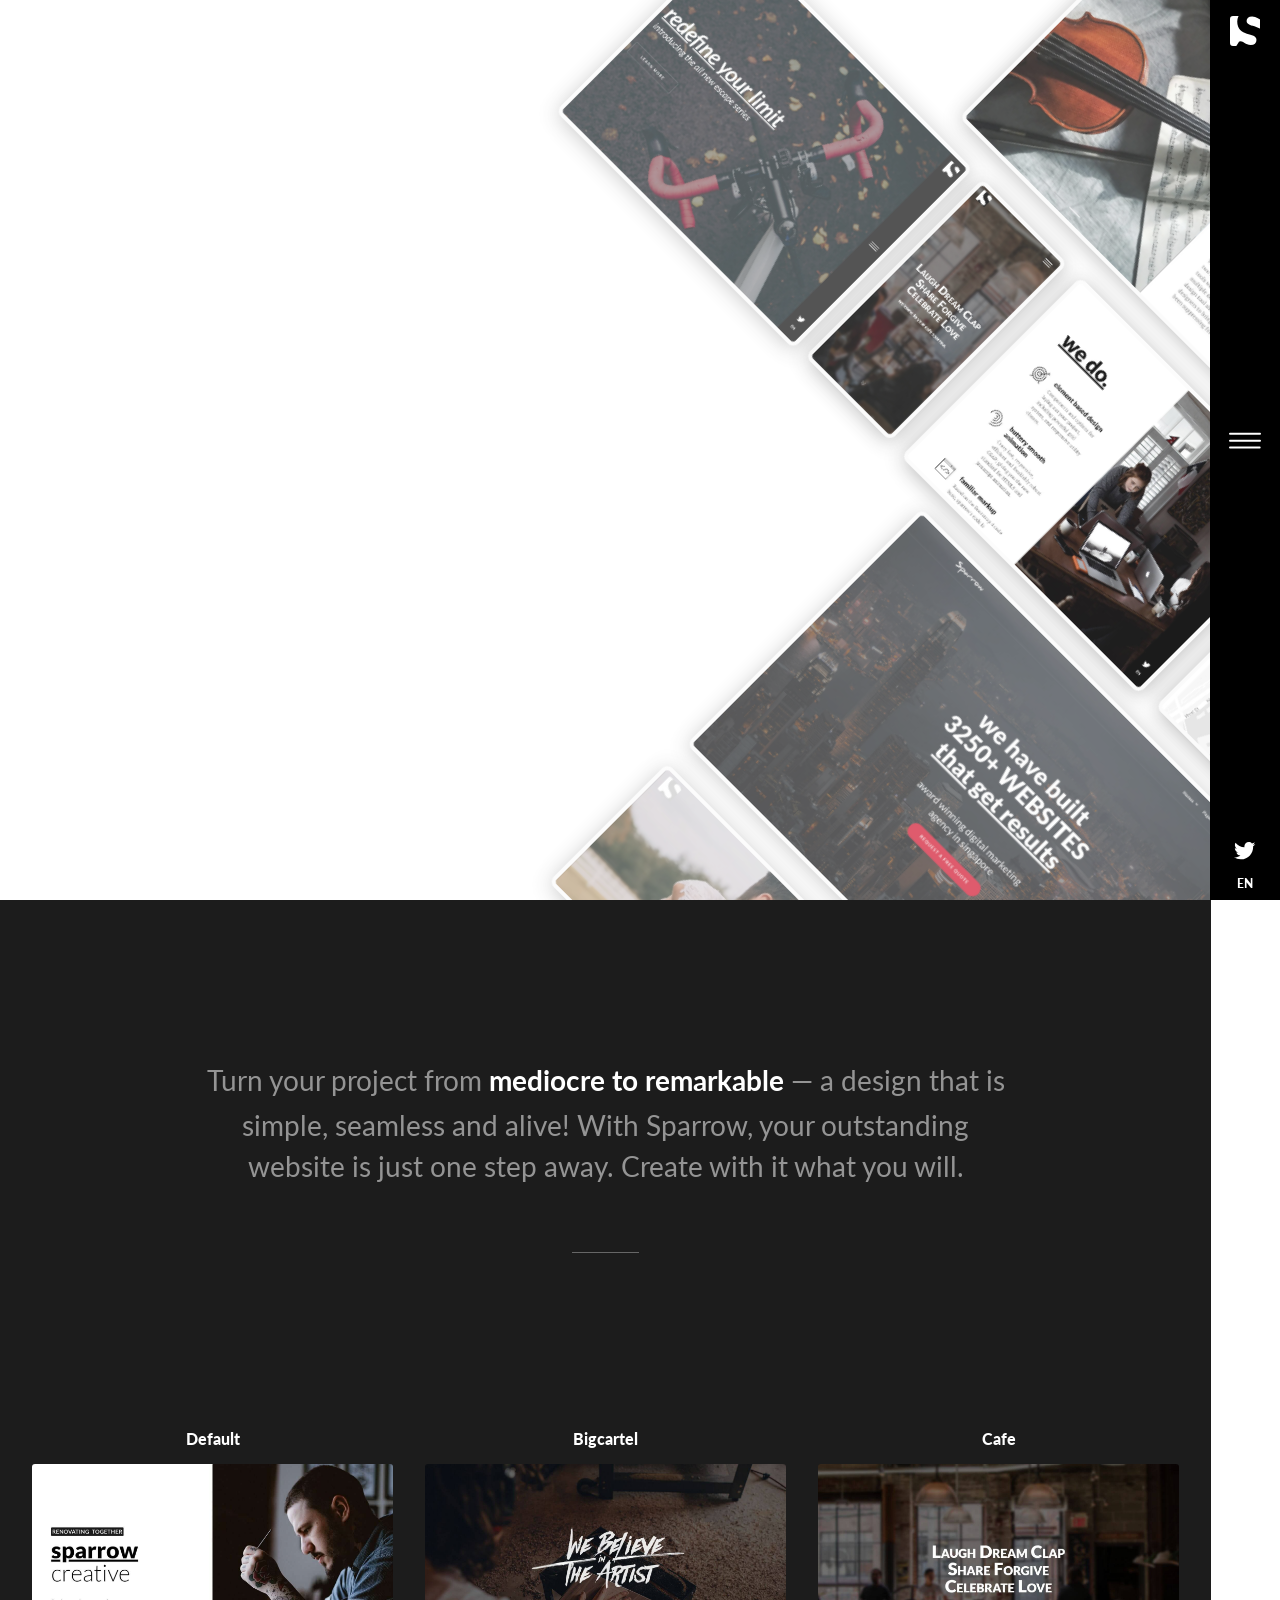
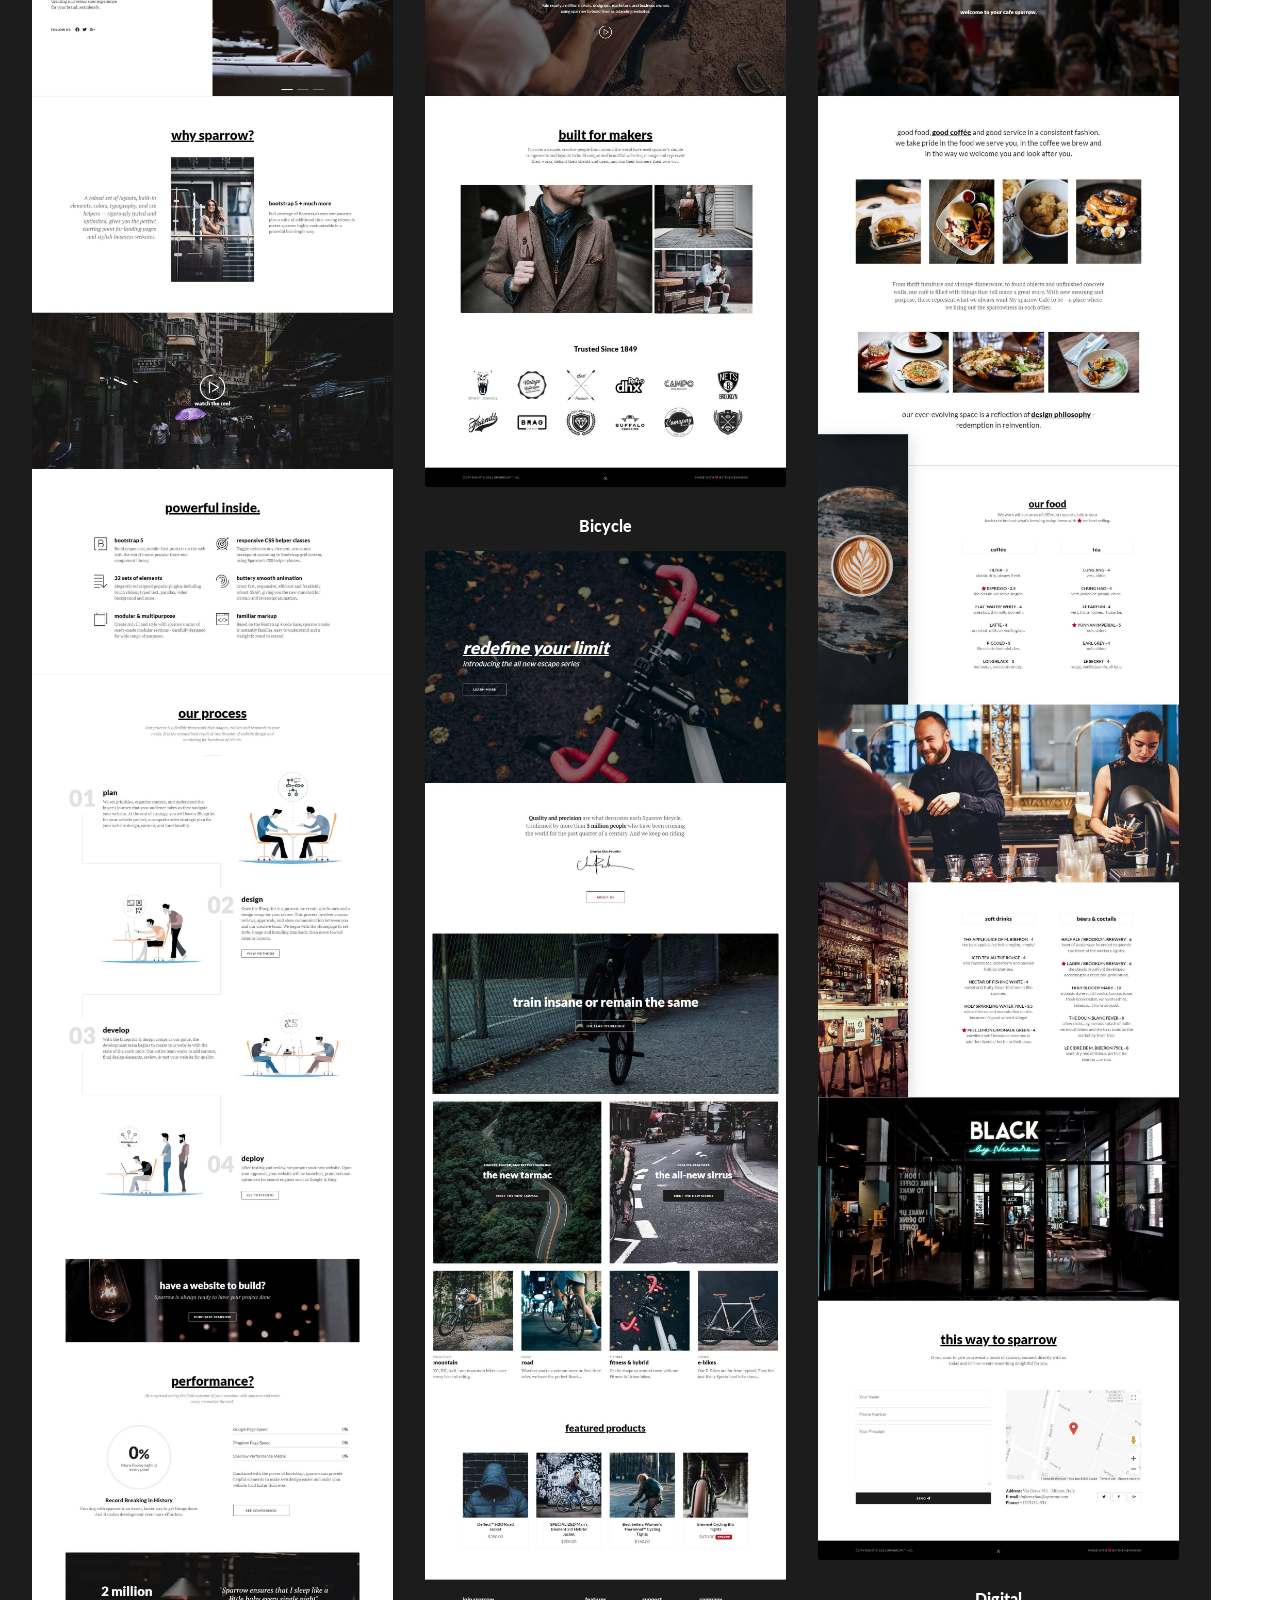
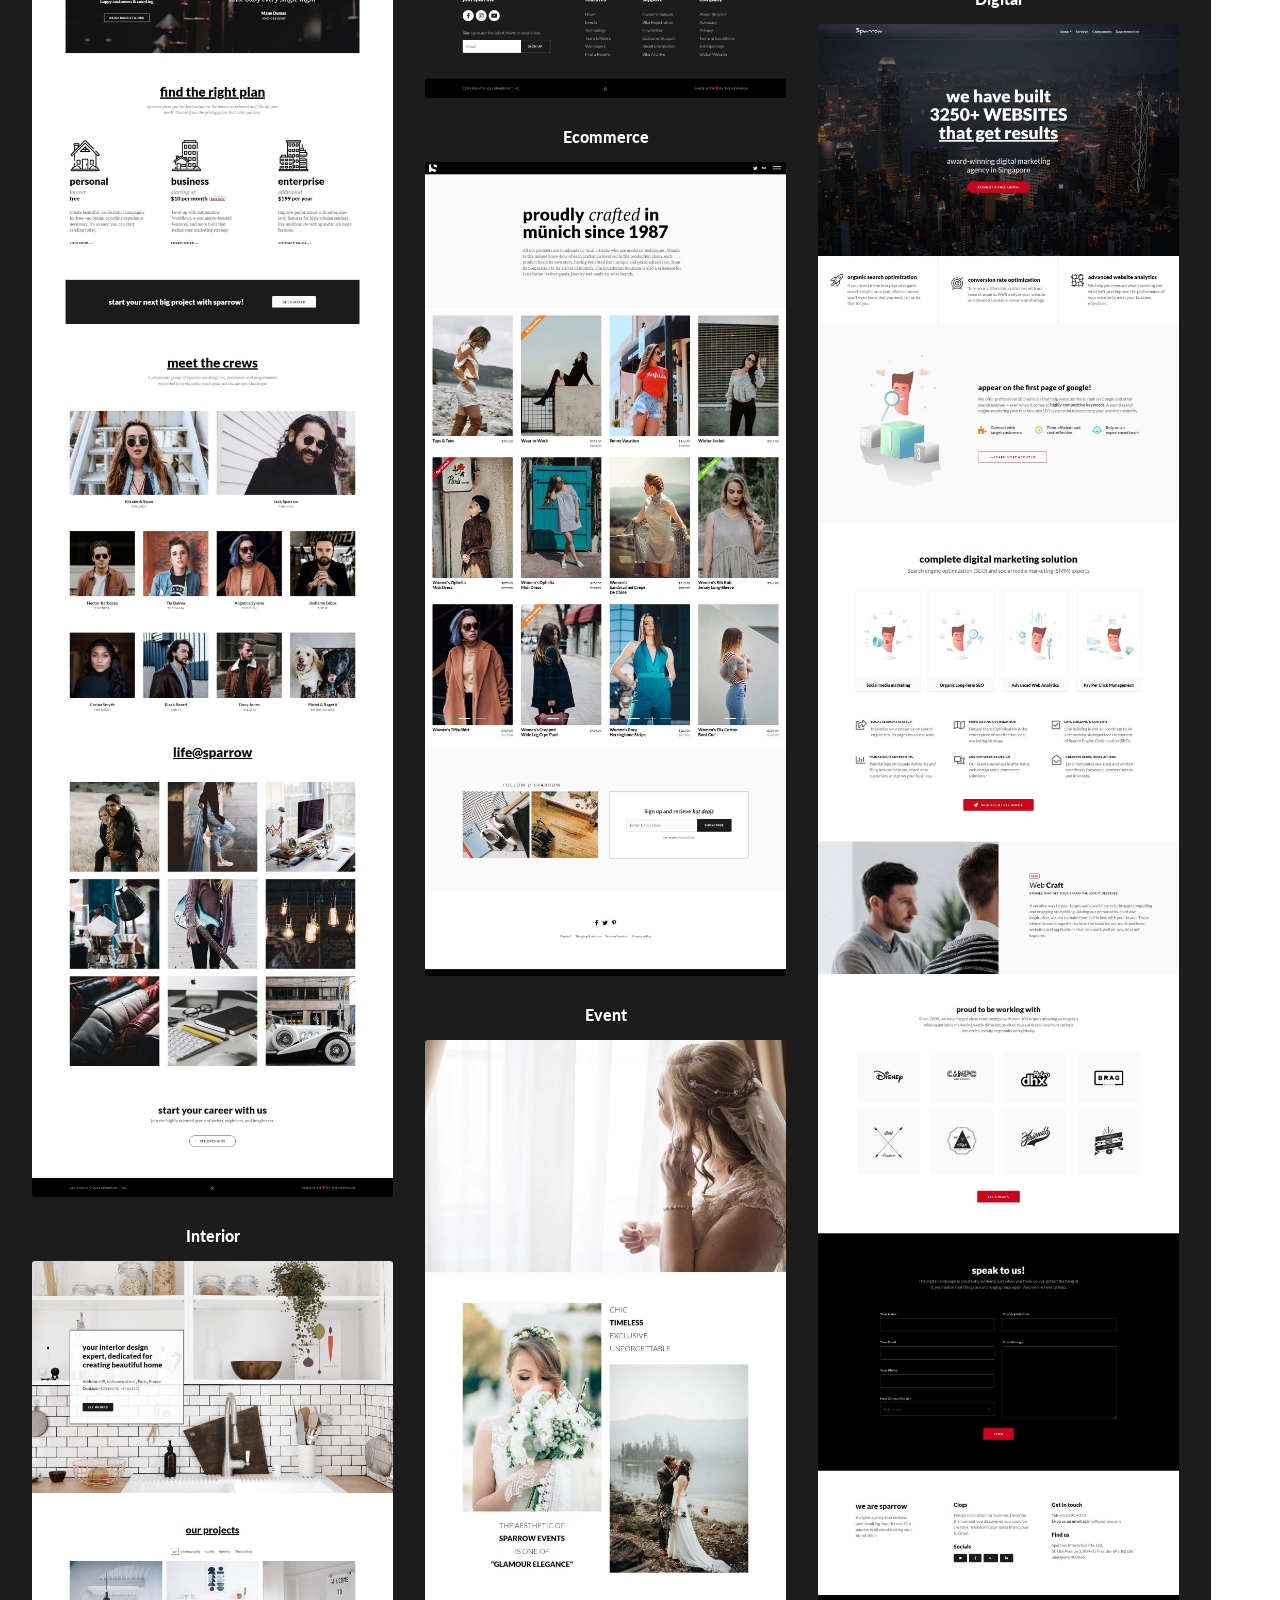
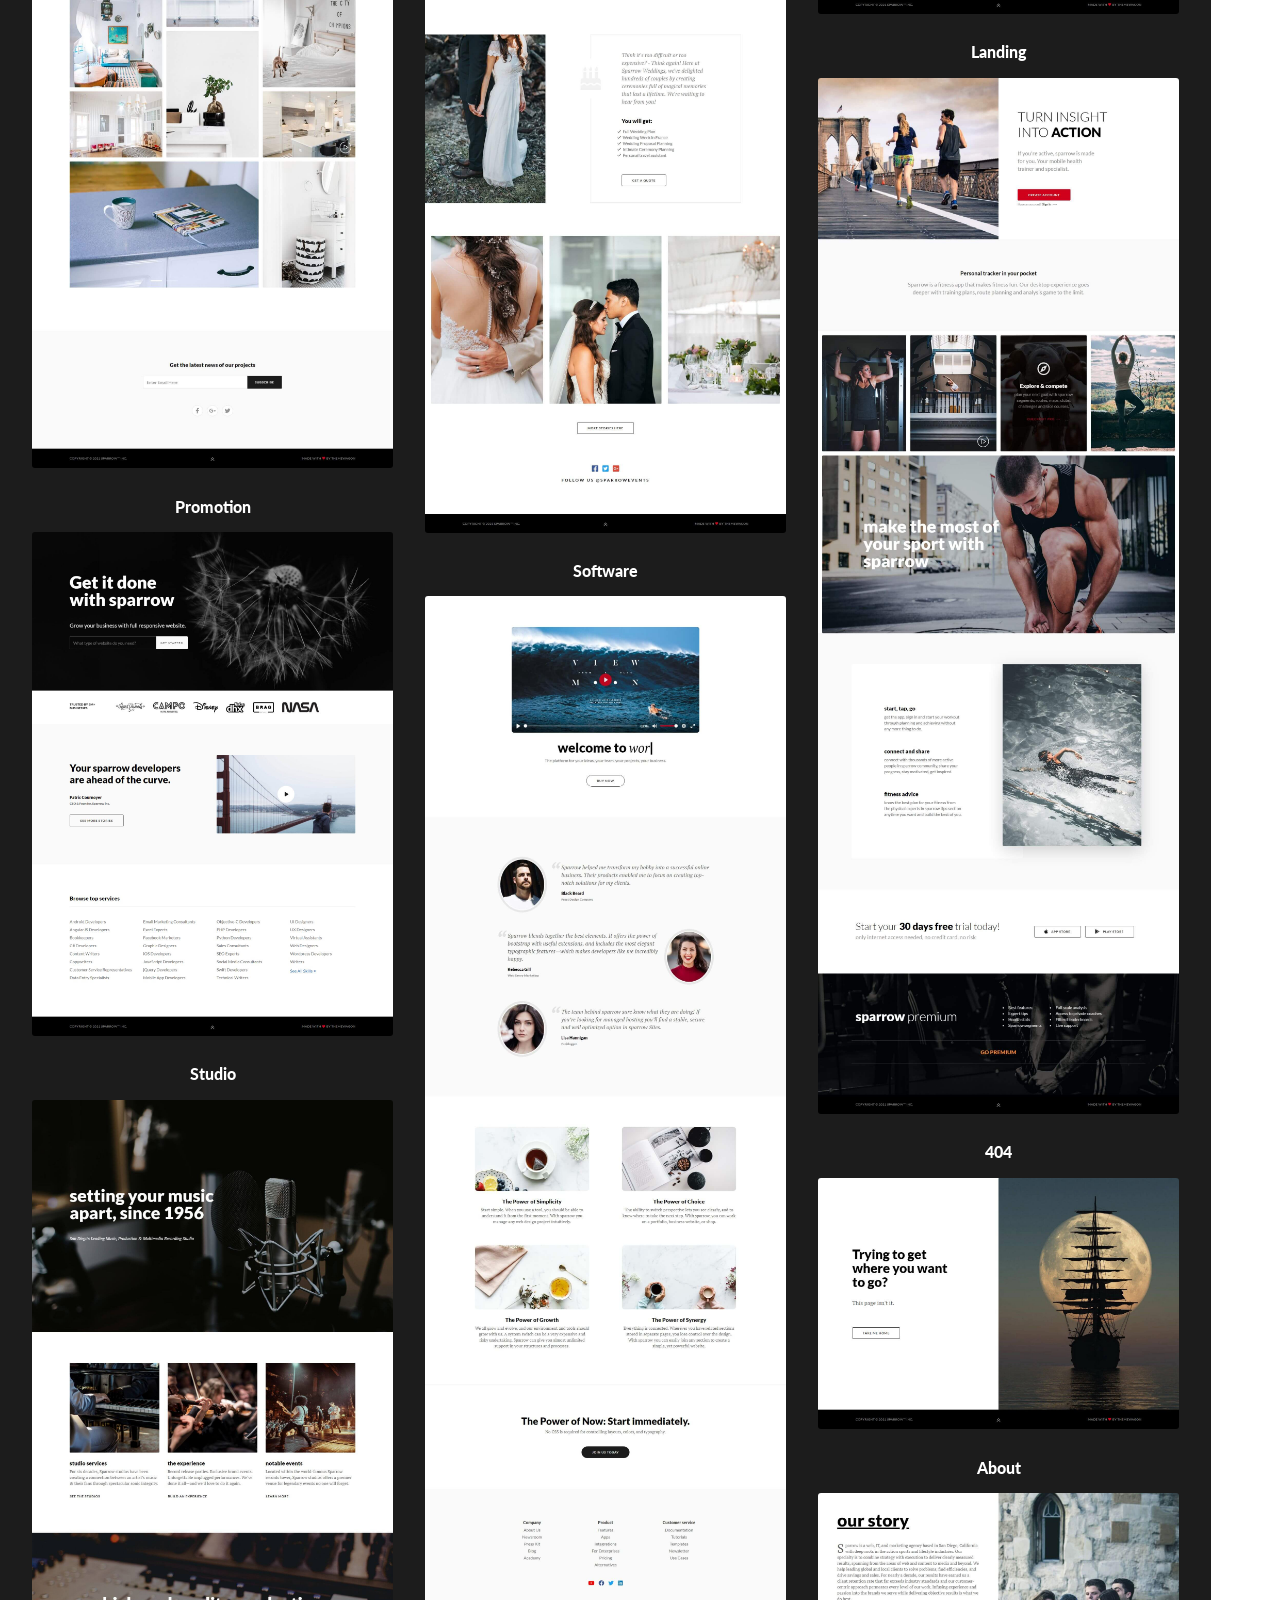
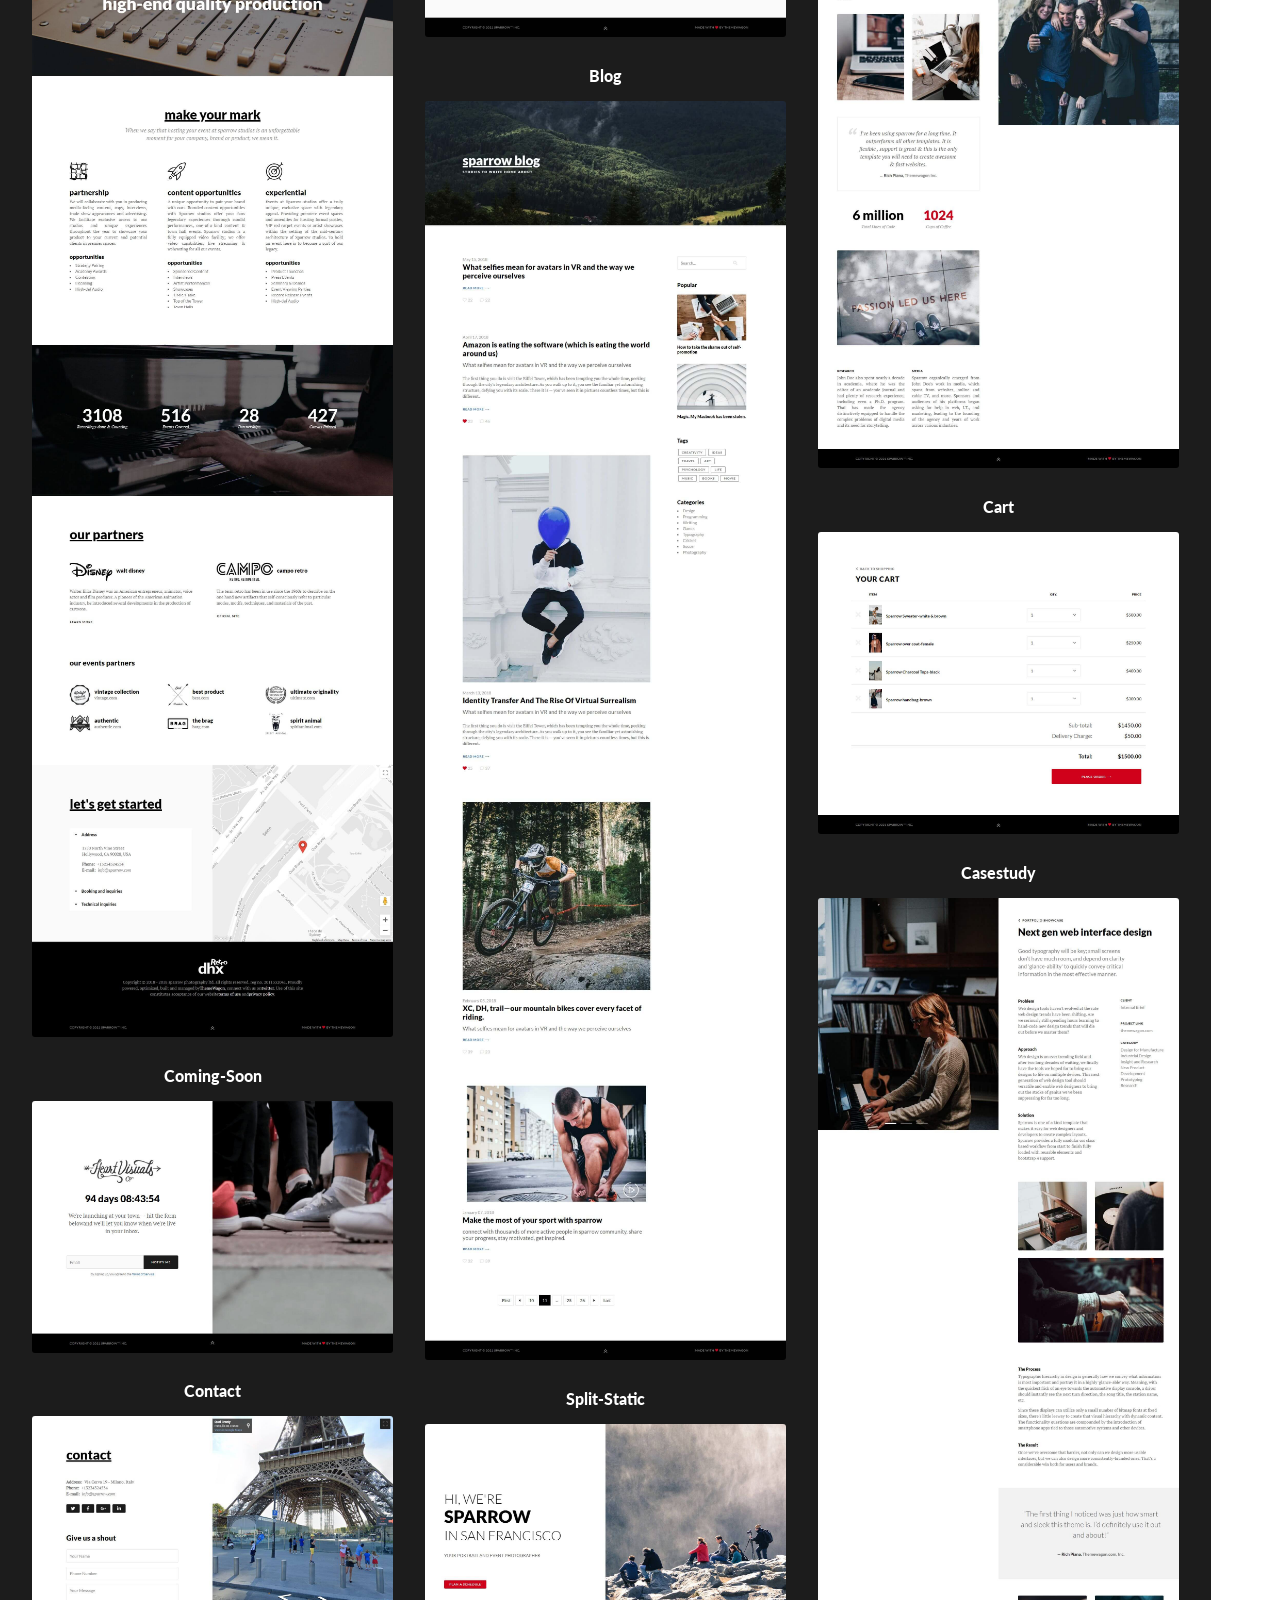
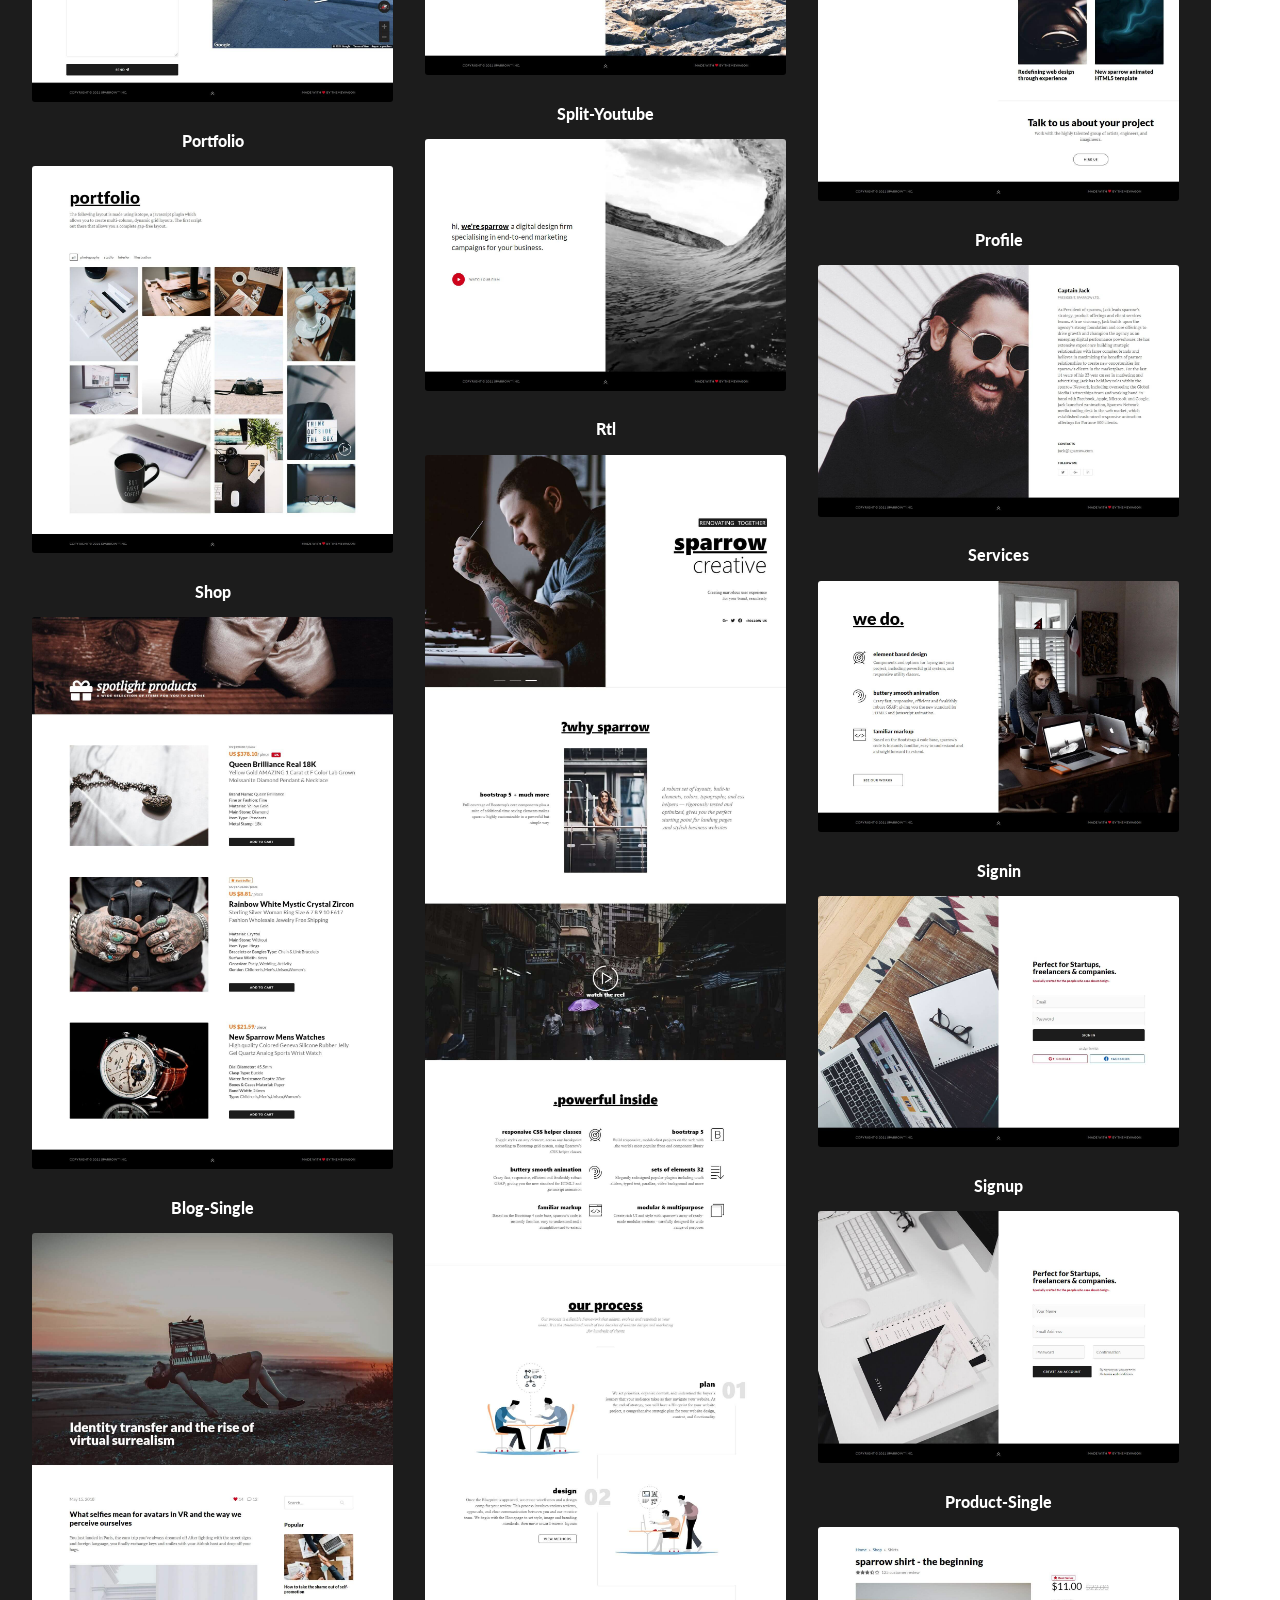
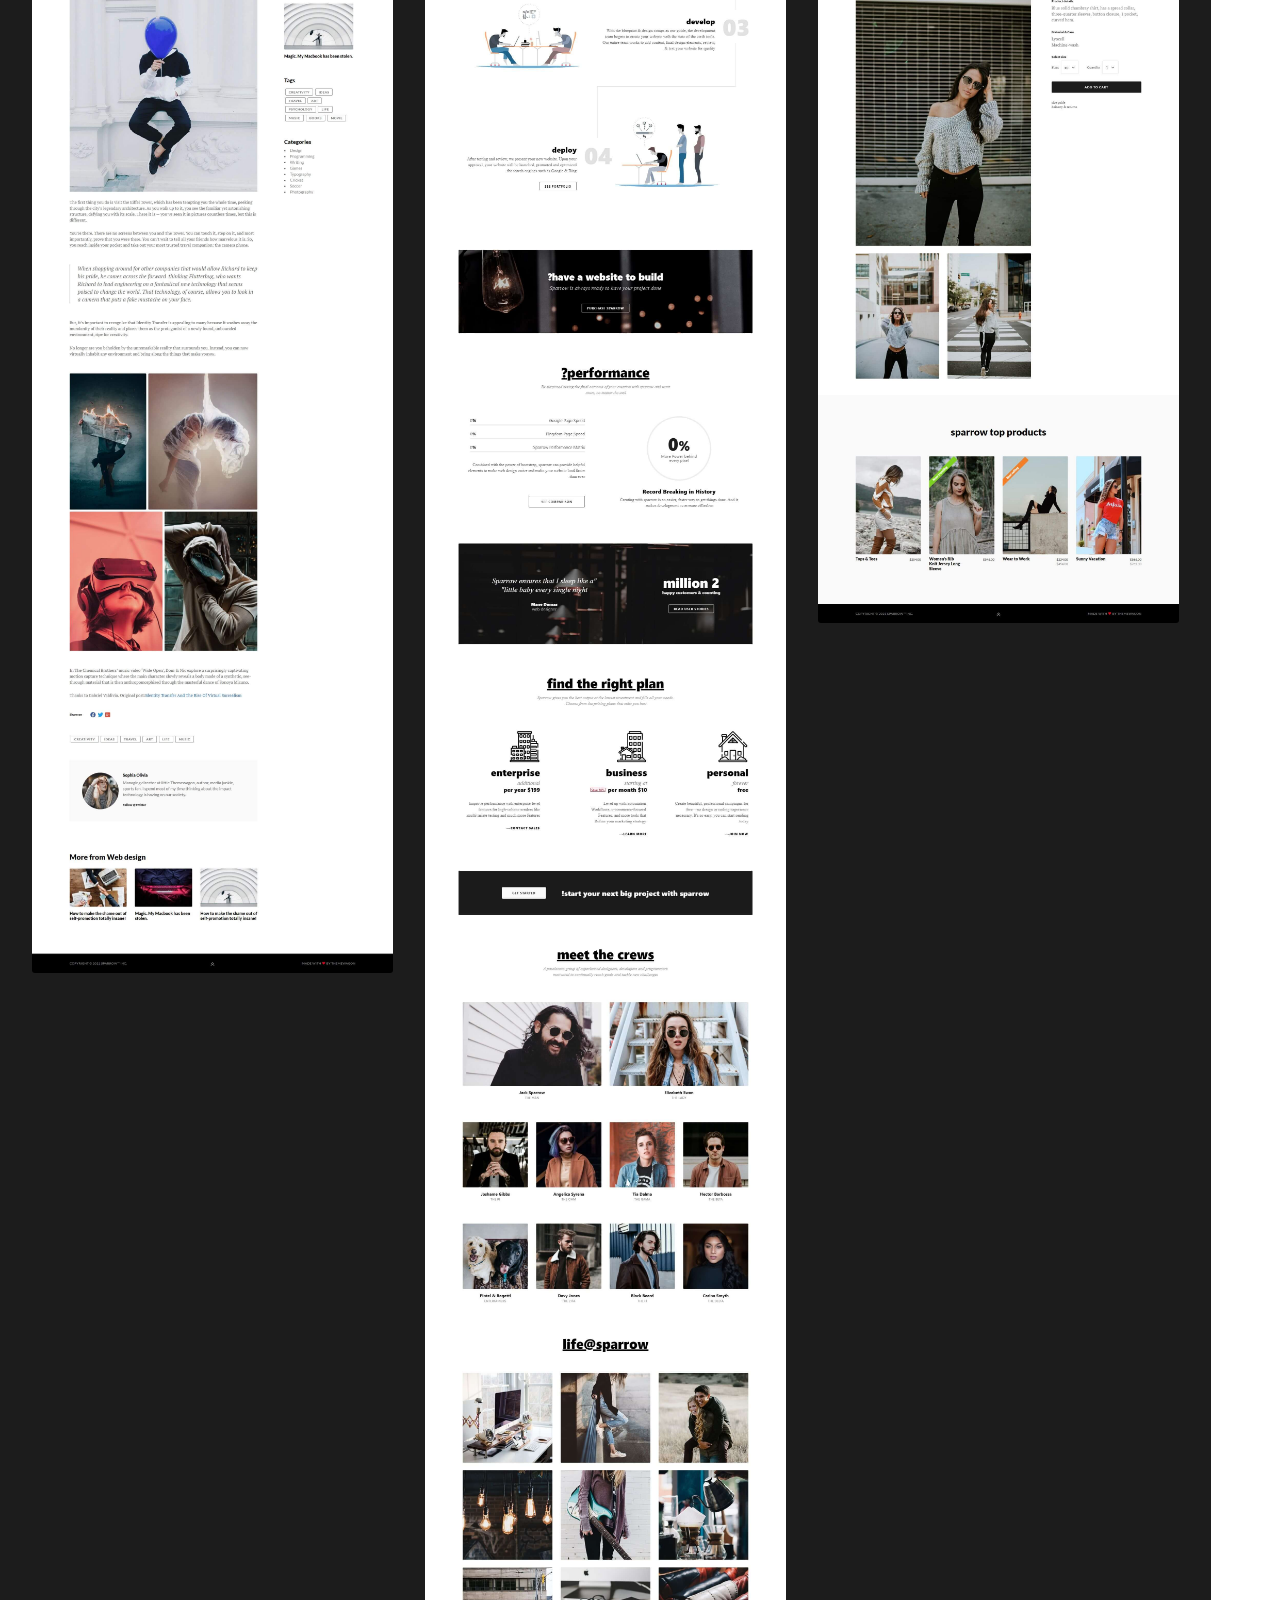
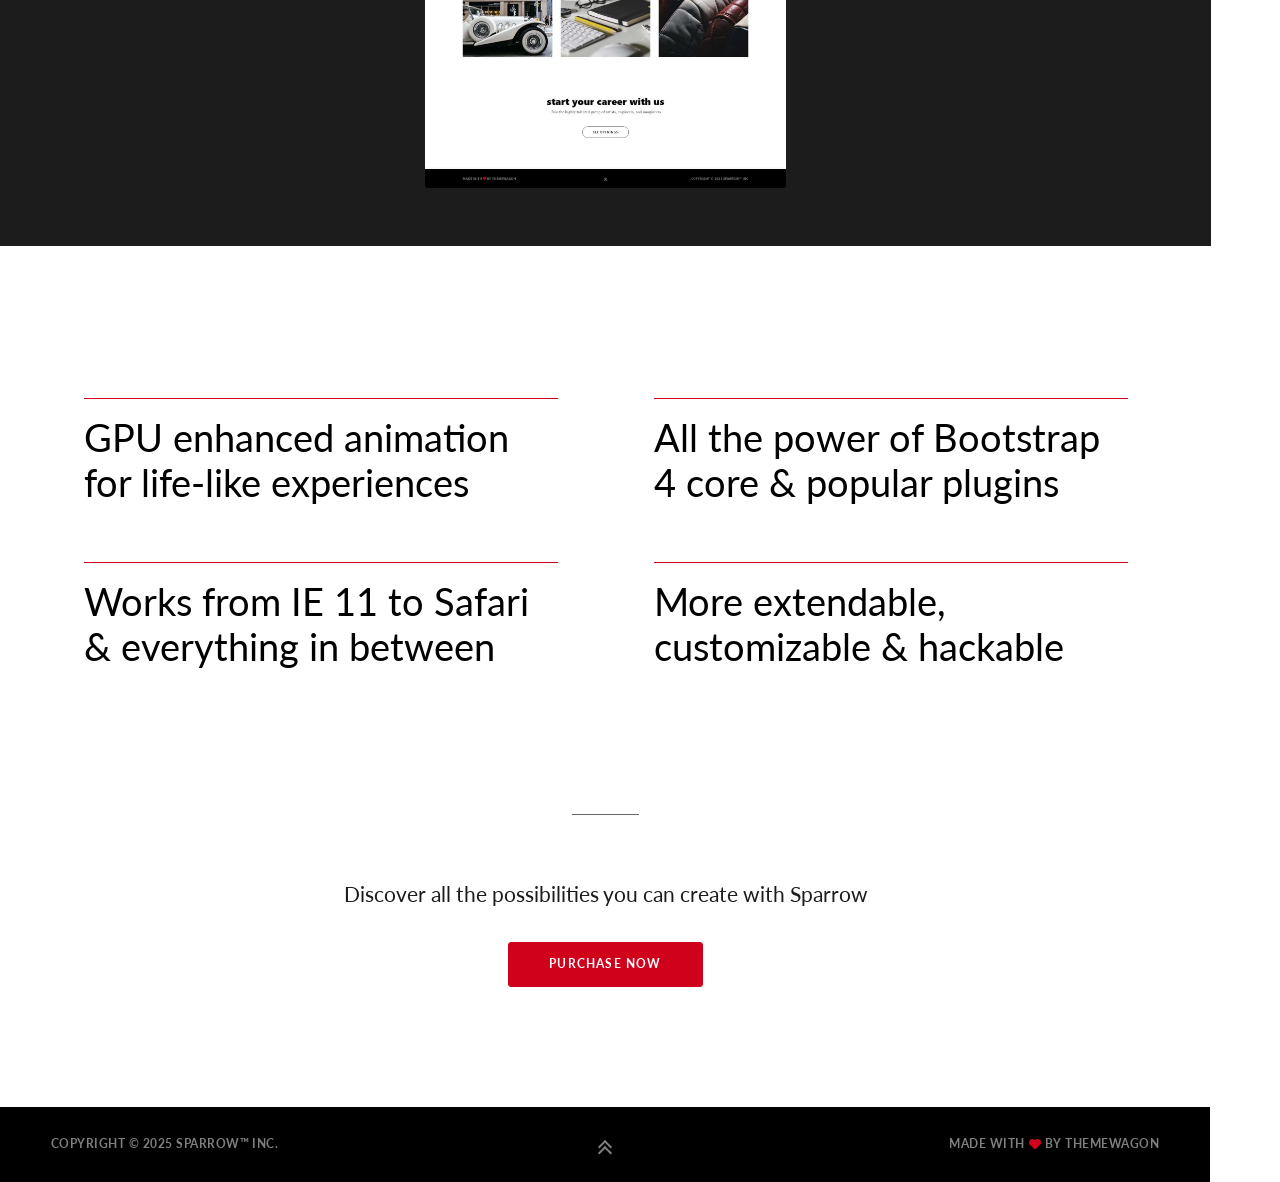
==== commit f8213345: "v2" ====
--- a/index.html
+++ b/index.html
@@ -1,2648 +1,340 @@
 <!DOCTYPE html>
-<html lang="en" data-bs-theme="dark">
-
-<head>
-  <meta charset="utf-8">
-  <meta name="viewport" content="width=device-width, initial-scale=1">
-  <title>WAGS</title>
-
-  <!-- Webmanifest + Favicon / App icons -->
-  <link rel="manifest" href="manifest.json">
-  <link rel="icon" type="image/png" href="app-icons/icon-32x32.png" sizes="32x32">
-  <link rel="apple-touch-icon" href="app-icons/icon-180x180.png">
-
-  <!-- Theme switcher (color modes) -->
-  <script src="js/theme-switcher.js"></script>
-
-  <!-- Google Fonts: Roboto -->
-  <link rel="preconnect" href="https://fonts.googleapis.com">
-  <link rel="preconnect" href="https://fonts.gstatic.com" crossorigin>
-  <link href="https://fonts.googleapis.com/css2?family=Roboto+Mono:wght@400;700&display=swap" rel="stylesheet">
-
-  <!-- Font icons -->
-  <link rel="stylesheet" href="icons/around-icons.min.css">
-
-  <!-- Theme styles + Bootstrap -->
-  <link rel="stylesheet" media="screen" href="css/theme.min.css">
-
-  <link rel="stylesheet" media="screen" href="css/page.css">
-
-
-
-  <!-- Page loading scripts -->
-  <script>
-    (function () {
-      window.onload = function () {
-        const preloader = document.querySelector('.page-loading');
-        preloader.classList.remove('active');
-        setTimeout(function () {
-          preloader.remove();
-        }, 1500);
-      };
-    })();
-  </script>
-</head>
-
-
-
-<body>
-  <!-- Page loading spinner -->
-  <div class="page-loading active">
-    <div class="page-loading-inner">
-      <div class="page-spinner"></div>
-      <span>Loading...</span>
-    </div>
-  </div>
-
-  <!-- Page wrapper -->
-  <main class="page-wrapper">
-    <!-- Navbar -->
-    <header class="navbar navbar-expand-lg fixed-top bg-light">
+<html class="has-sidemenu" lang="en-US" dir="ltr">
+
+  <head>
+    <meta charset="utf-8">
+    <meta http-equiv="X-UA-Compatible" content="IE=edge">
+    <meta name="viewport" content="width=device-width, initial-scale=1">
+
+    <!-- ===============================================--><!--    Document Title--><!-- ===============================================-->
+    <title>Sparrow | Look like an expert right from the start</title>
+
+    <!-- ===============================================--><!--    Favicons--><!-- ===============================================-->
+    <link rel="apple-touch-icon" sizes="180x180" href="assets/img/favicons/apple-touch-icon.png">
+    <link rel="icon" type="image/png" sizes="32x32" href="assets/img/favicons/favicon-32x32.png">
+    <link rel="icon" type="image/png" sizes="16x16" href="assets/img/favicons/favicon-16x16.png">
+    <link rel="shortcut icon" type="image/x-icon" href="assets/img/favicons/favicon.ico">
+    <link rel="manifest" href="assets/img/favicons/manifest.json">
+    <meta name="msapplication-TileImage" content="assets/img/favicons/mstile-150x150.png">
+    <meta name="theme-color" content="#ffffff">
+
+    <!-- ===============================================--><!--    Stylesheets--><!-- ===============================================-->
+    <link href="vendors/swiper/swiper-bundle.min.css" rel="stylesheet">
+    <link href="vendors/loaders.css/loaders.min.css" rel="stylesheet" type="text/css">
+    <link rel="preconnect" href="https://fonts.gstatic.com">
+    <link href="https://fonts.googleapis.com/css?family=PT+Mono%7cPT+Serif:400,400i%7cLato:100,300,400,700,800,900" rel="stylesheet">
+    <link href="assets/css/theme.min.css" rel="stylesheet" />
+    <link href="assets/css/user.min.css" rel="stylesheet" />
+  </head>
+
+  <body class="overflow-hidden-x">
+
+    <nav class="fancynavbar fancynavbar-expand-lg" data-zanim-lg='{"from":{"opacity":1,"x":70},"to":{"opacity":1,"x":0},"ease":"CubicBezier","duration":0.8,"delay":0.3}' data-zanim-xs='{"from":{"opacity":1,"y":-37},"to":{"opacity":1,"y":0},"ease":"CubicBezier","duration":0.8,"delay":0.3}' data-zanim-trigger="scroll" data-exclusive="true">
+      <div class="fancynavbar-togglerbar"><a class="fancynavbar-brand" href="index.html"><img class="fancynavbar-brand-img" src="assets/img/logo-sparrow-invert.svg" alt="" width="30" height="30" data-zanim-lg='{"from":{"opacity":0,"x":45},"to":{"opacity":1,"x":0},"ease":"CubicBezier","duration":0.8,"delay":0.4}' data-zanim-trigger="scroll" />
+          <!--You can use icon or text logo as well--><!--<span class='fab fa-superpowers fs-6'></span>--><!--<span class='logo-sparrow'>S</span>--></a>
+        <div class="fancynavbar-toggler"><svg class="fancynavbar-toggler-icon" viewBox="0 0 70 70" xmlns="http://www.w3.org/2000/svg" data-zanim-lg='{"from":{"opacity":0,"x":45},"to":{"opacity":1,"x":0},"ease":"CubicBezier","duration":0.8,"delay":0.5}' data-zanim-trigger="scroll">
+            <path id="path-top" d="M20,25c0,0,22,0,30,0c16,0,18.89,40.71-.15,21.75C38.7,35.65,19.9,16.8,19.9,16.8"></path>
+            <path id="path-middle" d="M20,32h30"></path>
+            <path id="path-bottom" d="M19.9,46.98c0,0,18.8-18.85,29.95-29.95C68.89-1.92,66,38.78,50,38.78c-8,0-30,0-30,0"></path>
+          </svg></div>
+        <div class="fancynavbar-addon fancynavbar-addon-height" data-zanim-lg='{"from":{"opacity":1,"x":45},"to":{"opacity":1,"x":0},"ease":"CubicBezier","duration":0.8,"delay":0.4}' data-zanim-trigger="scroll"><a class="fancynavbar-addon-item" href="#!"><span class="fab fa-twitter"></span></a><a class="fancynavbar-addon-item" href="#languageModal" data-bs-toggle="modal"><span class="font-secondary ls fw-black fs-10 d-block">EN</span></a></div>
+      </div>
+      <div class="fancynavbar-collapse">
+        <ul class="fancynavbar-nav">
+          <li class="fancynav-item fancy-dropdown"><a class="fancynav-link fancy-dropdown-toggle" href="JavaScript:void(0)"><span class="fancynav-link-content">homes</span></a>
+            <div class="fancy-dropdown-menu">
+              <div class="row pb-4 pt-3">
+                <div class="col-auto ps-2"><a class="fancy-dropdown-item" href="homes/default.html"> Default</a><a class="fancy-dropdown-item" href="homes/bicycle.html"> Bicycle</a><a class="fancy-dropdown-item" href="homes/bigcartel.html"> Bigcartel</a><a class="fancy-dropdown-item" href="homes/cafe.html"> Cafe</a><a class="fancy-dropdown-item" href="homes/digital.html"> Digital</a><a class="fancy-dropdown-item" href="homes/ecommerce.html"> Ecommerce</a><a class="fancy-dropdown-item" href="homes/event.html"> Event</a><a class="fancy-dropdown-item" href="homes/interior.html"> Interior</a><a class="fancy-dropdown-item" href="homes/landing.html"> Landing</a><a class="fancy-dropdown-item" href="homes/promotion.html"> Promotion</a><a class="fancy-dropdown-item" href="homes/software.html"> Software</a><a class="fancy-dropdown-item" href="homes/studio.html"> Studio</a></div>
+              </div>
+            </div>
+          </li>
+          <li class="fancynav-item fancy-dropdown"><a class="fancynav-link fancy-dropdown-toggle" href="JavaScript:void(0)"><span class="fancynav-link-content">pages</span></a>
+            <div class="fancy-dropdown-menu">
+              <div class="row pb-4 pt-3">
+                <div class="col-sm-auto pe-4 ps-2"><a class="fancy-dropdown-item" href="pages/404.html"> 404</a><a class="fancy-dropdown-item" href="pages/about.html"> About</a><a class="fancy-dropdown-item" href="pages/blog.html"> Blog</a><a class="fancy-dropdown-item" href="pages/blog-single.html"> Blog single</a><a class="fancy-dropdown-item" href="pages/cart.html"> Cart</a><a class="fancy-dropdown-item" href="pages/casestudy.html"> Casestudy</a><a class="fancy-dropdown-item" href="pages/coming-soon.html"> Coming soon</a><a class="fancy-dropdown-item" href="pages/contact.html"> Contact</a><a class="fancy-dropdown-item" href="pages/one-page.html"> One page</a><a class="fancy-dropdown-item" href="pages/portfolio.html"> Portfolio</a></div>
+                <div class="col-sm-auto pe-4"><a class="fancy-dropdown-item" href="pages/profile.html"> Profile</a><a class="fancy-dropdown-item" href="pages/rtl.html"> RTL</a><a class="fancy-dropdown-item" href="pages/services.html"> Services</a><a class="fancy-dropdown-item" href="pages/shop.html"> Shop</a><a class="fancy-dropdown-item" href="pages/signin.html"> Signin</a><a class="fancy-dropdown-item" href="pages/signup.html"> Signup</a><a class="fancy-dropdown-item" href="pages/product-single.html"> Product single</a><a class="fancy-dropdown-item" href="pages/split-static.html"> Split static</a><a class="fancy-dropdown-item" href="pages/split-youtube.html"> Split youtube</a><a class="fancy-dropdown-item" href="pages/starter.html"> Starter</a></div>
+              </div>
+            </div>
+          </li>
+          <li class="fancynav-item fancy-dropdown"><a class="fancynav-link fancy-dropdown-toggle" href="JavaScript:void(0)"><span class="fancynav-link-content">components</span></a>
+            <div class="fancy-dropdown-menu">
+              <div class="row pb-2 pt-3">
+                <div class="col-sm-auto mb-3">
+                  <div class="row">
+                    <div class="col-sm-auto pe-4 ps-2"><a class="fancy-dropdown-title fw-black ls fs-10 mb-1" href="JavaScript:void(0)">Sparrow</a><a class="fancy-dropdown-item" href="components/sparrow/accordion.html"> Accordion</a><a class="fancy-dropdown-item" href="components/sparrow/anchor.html"> Anchor</a><a class="fancy-dropdown-item" href="components/sparrow/backgrounds.html"> Backgrounds</a><a class="fancy-dropdown-item" href="components/sparrow/borders.html"> Borders</a><a class="fancy-dropdown-item" href="components/sparrow/carousel.html"> Carousel</a><a class="fancy-dropdown-item" href="components/sparrow/colors.html"> Colors</a><a class="fancy-dropdown-item" href="components/sparrow/cookie-notice.html"> Cookie notice</a><a class="fancy-dropdown-item" href="components/sparrow/countdown.html"> Countdown</a><a class="fancy-dropdown-item" href="components/sparrow/countup.html"> Countup</a><a class="fancy-dropdown-item" href="components/sparrow/fancynav.html"> Fancynav</a><a class="fancy-dropdown-item" href="components/sparrow/filter.html"> Filter</a></div>
+                    <div class="col-sm-auto pe-4"><a class="fancy-dropdown-item" href="components/sparrow/googlemap.html"> Googlemap</a><a class="fancy-dropdown-item" href="components/sparrow/icons.html"> Icons</a><a class="fancy-dropdown-item" href="components/sparrow/inline-player.html"> Inline player</a><a class="fancy-dropdown-item" href="components/sparrow/lightbox.html"> Lightbox</a><a class="fancy-dropdown-item" href="components/sparrow/masonry.html"> Masonry</a><a class="fancy-dropdown-item" href="components/sparrow/parallax.html"> Parallax</a><a class="fancy-dropdown-item" href="components/sparrow/progressbar.html"> Progressbar</a><a class="fancy-dropdown-item" href="components/sparrow/spacing.html"> Spacing</a><a class="fancy-dropdown-item" href="components/sparrow/typed-text.html"> Typed text</a><a class="fancy-dropdown-item" href="components/sparrow/typography.html"> Typography</a><a class="fancy-dropdown-item" href="components/sparrow/zanimation.html"> Zanimation</a></div>
+                  </div>
+                </div>
+                <div class="col-sm-auto pe-3 mb-3 ps-2"><a class="fancy-dropdown-title fw-black ls fs-10 mb-1" href="JavaScript:void(0)">Bootstrap</a><a class="fancy-dropdown-item" href="components/bootstrap/badges.html"> Badges</a><a class="fancy-dropdown-item" href="components/bootstrap/buttons.html"> Buttons</a><a class="fancy-dropdown-item" href="components/bootstrap/cards.html"> Cards</a><a class="fancy-dropdown-item" href="components/bootstrap/forms.html"> Forms</a><a class="fancy-dropdown-item" href="components/bootstrap/modals.html"> Modals</a><a class="fancy-dropdown-item" href="components/bootstrap/navbar.html"> Navbar</a><a class="fancy-dropdown-item" href="components/bootstrap/scrollspy.html"> Scrollspy</a><a class="fancy-dropdown-item" href="components/bootstrap/sizing.html"> Sizing</a><a class="fancy-dropdown-item" href="components/bootstrap/tables.html"> Tables</a><a class="fancy-dropdown-item" href="components/bootstrap/tabs.html"> Tabs</a><a class="fancy-dropdown-item" href="components/bootstrap/tooltips.html"> Tooltips</a></div>
+              </div>
+            </div>
+          </li>
+          <li class="fancynav-item fancy-dropdown"><a class="fancynav-link fancy-dropdown-toggle" href="JavaScript:void(0)"><span class="fancynav-link-content">documentation</span></a>
+            <div class="fancy-dropdown-menu">
+              <div class="row pb-4 pt-3">
+                <div class="col-auto ps-2"><a class="fancy-dropdown-item" href="documentation/getting-started.html"> Getting started</a><a class="fancy-dropdown-item" href="documentation/file-structure.html"> File structure</a><a class="fancy-dropdown-item" href="documentation/customization.html"> Customization</a><a class="fancy-dropdown-item" href="documentation/gulp.html"> Gulp</a><a class="fancy-dropdown-item" href="documentation/rtl.html"> RTL</a><a class="fancy-dropdown-item" href="documentation/plugins.html"> Plugins</a><a class="fancy-dropdown-item" href="documentation/changelog.html"> Changelog</a></div>
+              </div>
+            </div>
+          </li>
+          <li class="fancynav-item"><a class="fancynav-link" href="pages/portfolio.html"><span class="fancynav-link-content">portfolio</span></a></li>
+          <li class="fancynav-item"><a class="fancynav-link" href="pages/contact.html"><span class="fancynav-link-content">contact</span></a></li>
+        </ul>
+      </div>
+    </nav>
+
+
+    <!-- ===============================================--><!--    Main Content--><!-- ===============================================-->
+    <main class="main min-vh-100" id="top">
+
+      <!-- ============================================--><!-- Preloader ==================================-->
+      <div class="preloader" id="preloader">
+        <div class="loader">
+          <div class="line-scale-pulse-out-rapid">
+            <div> </div>
+            <div></div>
+            <div></div>
+            <div></div>
+            <div> </div>
+          </div>
+        </div>
+      </div><!-- ============================================--><!-- End of Preloader ===========================-->
+
+      <!-- ============================================--><!-- <section> begin ============================-->
+      <section class="py-0 overflow-hidden bg-body" data-zanim-timeline='{"delay":0.4}' data-zanim-trigger="scroll">
+        <div class="container-fluid">
+          <div class="devices-wrapper">
+            <div class="macbook-1" data-zanim-xs='{"delay":0.5,"animation":"slide-left","duration":1.5}'><img class="device" data-parallax="data-parallax" data-rellax-speed="3" src="assets/img/showcase/macbook-1.jpg" alt="" /></div>
+            <div class="ipad--l-1" data-zanim-xs='{"delay":0.5,"animation":"slide-left","duration":1.5}'><img class="device" data-parallax="data-parallax" data-rellax-speed="3.8" src="assets/img/showcase/ipad--l-1.jpg" alt="" /></div>
+            <div class="iphone-1" data-zanim-xs='{"delay":0.4,"animation":"slide-left","duration":1.5}'><img class="device" data-parallax="data-parallax" data-rellax-speed="4.8" src="assets/img/showcase/iphone-1.jpg" alt="" /></div>
+            <div class="ipad--l-2" data-zanim-xs='{"delay":0.3,"animation":"slide-left","duration":1.5}'><img class="device" data-parallax="data-parallax" data-rellax-speed="3.4" src="assets/img/showcase/ipad--l-2.jpg" alt="" /></div>
+            <div class="iphone-2" data-zanim-xs='{"delay":0.2,"animation":"slide-left","duration":1.5}'><img class="device" data-parallax="data-parallax" data-rellax-speed="4" src="assets/img/showcase/iphone-2.jpg" alt="" /></div>
+            <div class="macbook-2" data-zanim-xs='{"delay":0.4,"animation":"slide-left","duration":1.5}'><img class="device" data-parallax="data-parallax" data-rellax-speed="5" src="assets/img/showcase/macbook-2.jpg" alt="" /></div>
+            <div class="ipad--l-3" data-zanim-xs='{"delay":0.5,"animation":"slide-left","duration":1.5}'><img class="device" data-parallax="data-parallax" data-rellax-speed="3.7" src="assets/img/showcase/ipad--l-3.jpg" alt="" /></div>
+            <div class="ipad--p-1" data-zanim-xs='{"delay":0.5,"animation":"slide-left","duration":1.5}'><img class="device" data-parallax="data-parallax" data-rellax-speed="4.8" src="assets/img/showcase/ipad--p-1.jpg" alt="" /></div>
+            <div class="iphone-3" data-zanim-xs='{"delay":0.3,"animation":"slide-left","duration":1.5}'><img class="device" data-parallax="data-parallax" data-rellax-speed="3" src="assets/img/showcase/iphone-3.jpg" alt="" /></div>
+            <div class="iphone-4" data-zanim-xs='{"delay":0.2,"animation":"slide-left","duration":1.5}'><img class="device" data-parallax="data-parallax" data-rellax-speed="3" src="assets/img/showcase/iphone-2.jpg" alt="" /></div>
+            <div class="iphone--l-1" data-zanim-xs='{"delay":0.5,"animation":"slide-left","duration":1.5}'><img class="device" data-parallax="data-parallax" data-rellax-speed="2" src="assets/img/showcase/iphone--l-1.jpg" alt="" /></div>
+          </div>
+          <div class="row py-8 min-vh-100 align-items-center">
+            <div class="col-md-auto px-md-4 ps-md-8">
+              <h1 class="display-4 fs-7 fs-sm-5 fs-md-4"><span class="overflow-hidden d-inline-block"><span class="d-inline-block" data-zanim-xs='{"delay":1}'>look like an <span class="font-base fst-italic fw-normal">expert</span></span></span><br /><span class="overflow-hidden d-inline-block pb-2"><span class="d-inline-block" data-zanim-xs='{"delay":1.1}'>right from the start</span></span></h1>
+              <div class="overflow-hidden">
+                <p class="mt-3 mt-sm-4 font-secondary lead" data-zanim-xs='{"delay":1.2}'>Head start your stylish website with a gorgeous template</p>
+              </div>
+              <div class="mt-3 mt-sm-5"><a class="btn btn-dark btn-sm me-2 my-2" href="#demoes" data-offset="60" data-zanim-xs='{"delay":1.3}'>Explore Demos</a><a class="btn btn-outline-dark btn-sm my-2 d-inline-flex gap-1" href="https://themes.getbootstrap.com/product/sparrow-simple-seamless-alive/" target="_blank" data-zanim-xs='{"delay":1.3}'>Purchase Sparrow <span class='icon-entity-xrarr'>&xrarr;</span></a></div>
+            </div>
+          </div>
+        </div><!-- end of .container-->
+      </section><!-- <section> close ============================--><!-- ============================================-->
+
+
+
+      <!-- ============================================--><!-- <section> begin ============================-->
+      <section class="font-secondary text-center py-6 py-xl-9 bg-dark">
+        <div class="container">
+          <div class="row justify-content-center">
+            <div class="col-xl-9 col-lg-10">
+              <div class="fs-7 text-body-tertiary">Turn your project from <h3 class="d-inline-block fw-bold text-white">mediocre to remarkable</h3> — a design that is simple, seamless and alive! With Sparrow, your outstanding website is just one step away. Create with it what you will.</div>
+              <hr class="hr-short mt-6 opacity-1" />
+            </div>
+          </div>
+        </div><!-- end of .container-->
+      </section><!-- <section> close ============================--><!-- ============================================-->
+
+
+
+      <!-- ============================================--><!-- <section> begin ============================-->
+      <section class="pb-4 pt-3 bg-dark" id="demoes">
+        <div class="container-fluid">
+          <div class="row mx-0" data-isotope='{"layoutMode":"packery"}'>
+            <div class="col-lg-4 col-md-6 isotope-item mb-4"><a href="homes/default.html" target="_blank">
+                <h6 class="fs-9 mb-3 text-center text-white text-capitalize">default</h6><img class="img-fluid rounded" src="assets/img/screenshots/homes/default.jpg" alt="" />
+              </a></div>
+            <div class="col-lg-4 col-md-6 isotope-item mb-4"><a href="homes/bigcartel.html" target="_blank">
+                <h6 class="fs-9 mb-3 text-center text-white text-capitalize">bigcartel</h6><img class="img-fluid rounded" src="assets/img/screenshots/homes/bigcartel.jpg" alt="" />
+              </a></div>
+            <div class="col-lg-4 col-md-6 isotope-item mb-4"><a href="homes/cafe.html" target="_blank">
+                <h6 class="fs-9 mb-3 text-center text-white text-capitalize">cafe</h6><img class="img-fluid rounded" src="assets/img/screenshots/homes/cafe.jpg" alt="" />
+              </a></div>
+            <div class="col-lg-4 col-md-6 isotope-item mb-4"><a href="homes/bicycle.html" target="_blank">
+                <h6 class="fs-9 mb-3 text-center text-white text-capitalize">bicycle</h6><img class="img-fluid rounded" src="assets/img/screenshots/homes/bicycle.jpg" alt="" />
+              </a></div>
+            <div class="col-lg-4 col-md-6 isotope-item mb-4"><a href="homes/digital.html" target="_blank">
+                <h6 class="fs-9 mb-3 text-center text-white text-capitalize">digital</h6><img class="img-fluid rounded" src="assets/img/screenshots/homes/digital.jpg" alt="" />
+              </a></div>
+            <div class="col-lg-4 col-md-6 isotope-item mb-4"><a href="homes/ecommerce.html" target="_blank">
+                <h6 class="fs-9 mb-3 text-center text-white text-capitalize">ecommerce</h6><img class="img-fluid rounded" src="assets/img/screenshots/homes/ecommerce.jpg" alt="" />
+              </a></div>
+            <div class="col-lg-4 col-md-6 isotope-item mb-4"><a href="homes/event.html" target="_blank">
+                <h6 class="fs-9 mb-3 text-center text-white text-capitalize">event</h6><img class="img-fluid rounded" src="assets/img/screenshots/homes/event.jpg" alt="" />
+              </a></div>
+            <div class="col-lg-4 col-md-6 isotope-item mb-4"><a href="homes/interior.html" target="_blank">
+                <h6 class="fs-9 mb-3 text-center text-white text-capitalize">interior</h6><img class="img-fluid rounded" src="assets/img/screenshots/homes/interior.jpg" alt="" />
+              </a></div>
+            <div class="col-lg-4 col-md-6 isotope-item mb-4"><a href="homes/landing.html" target="_blank">
+                <h6 class="fs-9 mb-3 text-center text-white text-capitalize">landing</h6><img class="img-fluid rounded" src="assets/img/screenshots/homes/landing.jpg" alt="" />
+              </a></div>
+            <div class="col-lg-4 col-md-6 isotope-item mb-4"><a href="homes/promotion.html" target="_blank">
+                <h6 class="fs-9 mb-3 text-center text-white text-capitalize">promotion</h6><img class="img-fluid rounded" src="assets/img/screenshots/homes/promotion.jpg" alt="" />
+              </a></div>
+            <div class="col-lg-4 col-md-6 isotope-item mb-4"><a href="homes/software.html" target="_blank">
+                <h6 class="fs-9 mb-3 text-center text-white text-capitalize">software</h6><img class="img-fluid rounded" src="assets/img/screenshots/homes/software.jpg" alt="" />
+              </a></div>
+            <div class="col-lg-4 col-md-6 isotope-item mb-4"><a href="homes/studio.html" target="_blank">
+                <h6 class="fs-9 mb-3 text-center text-white text-capitalize">studio</h6><img class="img-fluid rounded" src="assets/img/screenshots/homes/studio.jpg" alt="" />
+              </a></div>
+            <div class="col-lg-4 col-md-6 isotope-item mb-4"><a href="pages/404.html" target="_blank">
+                <h6 class="fs-9 mb-3 text-center text-white text-capitalize">404</h6><img class="img-fluid rounded" src="assets/img/screenshots/pages/404.jpg" alt="" />
+              </a></div>
+            <div class="col-lg-4 col-md-6 isotope-item mb-4"><a href="pages/about.html" target="_blank">
+                <h6 class="fs-9 mb-3 text-center text-white text-capitalize">about</h6><img class="img-fluid rounded" src="assets/img/screenshots/pages/about.jpg" alt="" />
+              </a></div>
+            <div class="col-lg-4 col-md-6 isotope-item mb-4"><a href="pages/blog.html" target="_blank">
+                <h6 class="fs-9 mb-3 text-center text-white text-capitalize">blog</h6><img class="img-fluid rounded" src="assets/img/screenshots/pages/blog.jpg" alt="" />
+              </a></div>
+            <div class="col-lg-4 col-md-6 isotope-item mb-4"><a href="pages/cart.html" target="_blank">
+                <h6 class="fs-9 mb-3 text-center text-white text-capitalize">cart</h6><img class="img-fluid rounded" src="assets/img/screenshots/pages/cart.jpg" alt="" />
+              </a></div>
+            <div class="col-lg-4 col-md-6 isotope-item mb-4"><a href="pages/casestudy.html" target="_blank">
+                <h6 class="fs-9 mb-3 text-center text-white text-capitalize">casestudy</h6><img class="img-fluid rounded" src="assets/img/screenshots/pages/casestudy.jpg" alt="" />
+              </a></div>
+            <div class="col-lg-4 col-md-6 isotope-item mb-4"><a href="pages/coming-soon.html" target="_blank">
+                <h6 class="fs-9 mb-3 text-center text-white text-capitalize">coming-soon</h6><img class="img-fluid rounded" src="assets/img/screenshots/pages/coming-soon.jpg" alt="" />
+              </a></div>
+            <div class="col-lg-4 col-md-6 isotope-item mb-4"><a href="pages/contact.html" target="_blank">
+                <h6 class="fs-9 mb-3 text-center text-white text-capitalize">contact</h6><img class="img-fluid rounded" src="assets/img/screenshots/pages/contact.jpg" alt="" />
+              </a></div>
+            <div class="col-lg-4 col-md-6 isotope-item mb-4"><a href="pages/split-static.html" target="_blank">
+                <h6 class="fs-9 mb-3 text-center text-white text-capitalize">split-static</h6><img class="img-fluid rounded" src="assets/img/screenshots/pages/split-static.jpg" alt="" />
+              </a></div>
+            <div class="col-lg-4 col-md-6 isotope-item mb-4"><a href="pages/split-youtube.html" target="_blank">
+                <h6 class="fs-9 mb-3 text-center text-white text-capitalize">split-youtube</h6><img class="img-fluid rounded" src="assets/img/screenshots/pages/split-youtube.jpg" alt="" />
+              </a></div>
+            <div class="col-lg-4 col-md-6 isotope-item mb-4"><a href="pages/portfolio.html" target="_blank">
+                <h6 class="fs-9 mb-3 text-center text-white text-capitalize">portfolio</h6><img class="img-fluid rounded" src="assets/img/screenshots/pages/portfolio.jpg" alt="" />
+              </a></div>
+            <div class="col-lg-4 col-md-6 isotope-item mb-4"><a href="pages/profile.html" target="_blank">
+                <h6 class="fs-9 mb-3 text-center text-white text-capitalize">profile</h6><img class="img-fluid rounded" src="assets/img/screenshots/pages/profile.jpg" alt="" />
+              </a></div>
+            <div class="col-lg-4 col-md-6 isotope-item mb-4"><a href="pages/rtl.html" target="_blank">
+                <h6 class="fs-9 mb-3 text-center text-white text-capitalize">rtl</h6><img class="img-fluid rounded" src="assets/img/screenshots/pages/rtl.jpg" alt="" />
+              </a></div>
+            <div class="col-lg-4 col-md-6 isotope-item mb-4"><a href="pages/services.html" target="_blank">
+                <h6 class="fs-9 mb-3 text-center text-white text-capitalize">services</h6><img class="img-fluid rounded" src="assets/img/screenshots/pages/services.jpg" alt="" />
+              </a></div>
+            <div class="col-lg-4 col-md-6 isotope-item mb-4"><a href="pages/shop.html" target="_blank">
+                <h6 class="fs-9 mb-3 text-center text-white text-capitalize">shop</h6><img class="img-fluid rounded" src="assets/img/screenshots/pages/shop.jpg" alt="" />
+              </a></div>
+            <div class="col-lg-4 col-md-6 isotope-item mb-4"><a href="pages/signin.html" target="_blank">
+                <h6 class="fs-9 mb-3 text-center text-white text-capitalize">signin</h6><img class="img-fluid rounded" src="assets/img/screenshots/pages/signin.jpg" alt="" />
+              </a></div>
+            <div class="col-lg-4 col-md-6 isotope-item mb-4"><a href="pages/signup.html" target="_blank">
+                <h6 class="fs-9 mb-3 text-center text-white text-capitalize">signup</h6><img class="img-fluid rounded" src="assets/img/screenshots/pages/signup.jpg" alt="" />
+              </a></div>
+            <div class="col-lg-4 col-md-6 isotope-item mb-4"><a href="pages/blog-single.html" target="_blank">
+                <h6 class="fs-9 mb-3 text-center text-white text-capitalize">blog-single</h6><img class="img-fluid rounded" src="assets/img/screenshots/pages/blog-single.jpg" alt="" />
+              </a></div>
+            <div class="col-lg-4 col-md-6 isotope-item mb-4"><a href="pages/product-single.html" target="_blank">
+                <h6 class="fs-9 mb-3 text-center text-white text-capitalize">product-single</h6><img class="img-fluid rounded" src="assets/img/screenshots/pages/product-single.jpg" alt="" />
+              </a></div>
+          </div>
+        </div><!-- end of .container-->
+      </section><!-- <section> close ============================--><!-- ============================================-->
+
+
+
+      <!-- ============================================--><!-- <section> begin ============================-->
+      <section class="pb-0">
+        <div class="container">
+          <div class="row">
+            <div class="col-lg-6 px-5 py-3">
+              <hr class="text-danger opacity-1 ms-0" data-zanim-xs='{"from":{"width":0},"to":{"width":"100%"}}' data-zanim-trigger="scroll" />
+              <h2 class="fw-normal">GPU enhanced animation for life-like experiences</h2>
+            </div>
+            <div class="col-lg-6 px-5 py-3">
+              <hr class="text-danger opacity-1 ms-0" data-zanim-xs='{"delay":0.2,"from":{"width":0},"to":{"width":"100%"}}' data-zanim-trigger="scroll" />
+              <h2 class="fw-normal">All the power of Bootstrap 4 core &amp; popular plugins</h2>
+            </div>
+            <div class="col-lg-6 px-5 py-3">
+              <hr class="text-danger opacity-1 ms-0" data-zanim-xs='{"delay":0.4,"from":{"width":0},"to":{"width":"100%"}}' data-zanim-trigger="scroll" />
+              <h2 class="fw-normal">Works from IE 11 to Safari &amp; everything in between</h2>
+            </div>
+            <div class="col-lg-6 px-5 py-3">
+              <hr class="text-danger opacity-1 ms-0" data-zanim-xs='{"delay":0.6,"from":{"width":0},"to":{"width":"100%"}}' data-zanim-trigger="scroll" />
+              <h2 class="fw-normal">More extendable, customizable &amp; hackable</h2>
+            </div>
+          </div>
+          <div class="row justify-content-center text-center">
+            <div class="col-lg-8 col-xl-8 py-8">
+              <hr class="hr-short mb-6 opacity-1" />
+              <p class="font-secondary lead text-dark">Discover all the possibilities you can create with Sparrow</p><a class="btn btn-danger mt-3" href="#">Purchase now</a>
+            </div>
+          </div>
+        </div><!-- end of .container-->
+      </section><!-- <section> close ============================--><!-- ============================================-->
+
+    </main><!-- ===============================================--><!--    End of Main Content--><!-- ===============================================-->
+
+
+
+    <!--===============================================--><!--    Footer--><!--===============================================-->
+    <footer class="footer bg-black text-body-secondary py-4 font-secondary text-center overflow-hidden">
       <div class="container">
-        <!-- Navbar brand (Logo) -->
-        <a class="navbar-brand pe-sm-3" href="index.html">
-          <!-- Logo for light mode -->
-          <img src="logo-black.svg" width="60" height="60" alt="WAGS Logo" class="d-dark-mode-none flex-shrink-0 me-2">
-          <!-- Logo for dark mode -->
-          <img src="logo-white.svg" width="60" height="60" alt="WAGS Logo"
-            class="d-none d-dark-mode-block flex-shrink-0 me-2">
-
-        </a>
-
-        <!-- Theme switcher -->
-        <div class="form-check form-switch mode-switch order-lg-2 me-3 me-lg-4 ms-auto" data-bs-toggle="mode">
-          <input class="form-check-input" type="checkbox" id="theme-mode">
-          <label class="form-check-label" for="theme-mode">
-            <i class="ai-sun fs-lg"></i>
-          </label>
-          <label class="form-check-label" for="theme-mode">
-            <i class="ai-moon fs-lg"></i>
-          </label>
-        </div>
-
-        <!-- Mobile menu toggler -->
-        <button class="navbar-toggler ms-sm-3" type="button" data-bs-toggle="collapse" data-bs-target="#navbarNav"
-          aria-label="Toggle navigation">
-          <span class="navbar-toggler-icon"></span>
-        </button>
-
-        <!-- Navbar collapse -->
-        <nav class="collapse navbar-collapse" id="navbarNav">
-
-          <ul class="navbar-nav navbar-nav-scroll me-auto" style="--ar-scroll-height: 520px;">
-            <li class="nav-item"><a class="nav-link" href="index.html">Scores</a></li>
-            <li class="nav-item"><a class="nav-link" href="handicaps.html">Handicaps</a></li>
-            <li class="nav-item"><a class="nav-link" href="best14.html">Best 14</a></li>
-            <li class="nav-item"><a class="nav-link" href="leagues.html">Leagues</a></li>
-            <li class="nav-item"><a class="nav-link" href="rscup.html">RS Cup</a></li>
-            <li class="nav-item"><a class="nav-link" href="faqs.html">FAQ's</a></li>
-          </ul>
-        </nav>
-      </div>
-    </header>
-
-    <!-- Weekly Summary Cards -->
-    <section class="container py-4">
-
-      <div class="row row-cols-1 g-4 weekly-summary-cards">
-
-        <!-- WEEK TEN SUMMARY CARD (top 3 and ties only) -->
-        <div class="col">
-          <div class="card border-1 h-100 rounded-5 shadow-sm bg-secondary">
-            <div class="card-body d-flex flex-column">
-              <div class="flex-grow-1">
-                <h5 class="card-title fs-5 mb-2 custom-week-underline">WEEK TEN</h5>
-                <p class="card-text mb-5">Prize Money: £31.50 No. of Players: 21</p>
-                <div class="table-responsive">
-        <table class="table table-hover mb-5">
-            <thead>
-              <tr>
-                <th scope="col" class="text-center">POS</th>
-                <th scope="col">NAME</th>
-                <th scope="col" class="text-center">POINTS</th>
-              </tr>
-            </thead>
-            <tbody>
-              <tr><td class="text-center">1</td><td>STUART PICKERSGILL</td><td class="text-center">23</td></tr>
-              <tr><td class="text-center">T2</td><td>IAN IND</td><td class="text-center">22</td></tr>
-              <tr><td class="text-center">T2</td><td>JAMES HARRISON</td><td class="text-center">22</td></tr>
-              <tr><td class="text-center">T2</td><td>MICK HENNESSY</td><td class="text-center">22</td></tr>
-            </tbody>
-          </table>
-                </div>
-                <p class="card-text mb-5">H'cap Changes: Stu <i class="ai-arrow-down"></i> 3, Jimbo <i
-                    class="ai-arrow-down"></i> 8, Mick <i class="ai-arrow-down"></i> 3, Villa Gaz <i
-                    class="ai-arrow-down"></i> 11.</p>
-              </div>
-              <div class="scores-button-wrapper text-end pt-4">
-                <a href="#" data-bs-toggle="modal" data-bs-target="#week10ScoresModal"
-                  class="d-inline-flex align-items-center text-decoration-none">
-                  <span class="me-2">Full results</span>
-                  <span class="arrow-icon-circle"><i class="ai-arrow-right fs-xl"></i></span>
-                </a>
-              </div>
-            </div>
-          </div>
-        </div>
-
-
-        <!-- Card for Week 09 -->
-        <div class="col">
-          <div class="card border-1 h-100 rounded-5 shadow-sm bg-secondary">
-            <div class="card-body d-flex flex-column">
-              <div class="flex-grow-1">
-                <h5 class="card-title fs-5 mb-2 custom-week-underline">WEEK NINE</h5>
-                <p class="card-text mb-5">Prize Money: £58.50 No. of Players: 39</p>
-                <div class="table-responsive">
-                  <table class="table table-hover mb-5">
-                    <thead>
-                      <tr>
-                        <th scope="col" class="text-center">POS</th>
-                        <th scope="col">NAME</th>
-                        <th scope="col" class="text-center">POINTS</th>
-                      </tr>
-                    </thead>
-                    <tbody>
-                      <tr>
-                        <td class="text-center">1</td>
-                        <td>LEE EASTOE</td>
-                        <td class="text-center">24</td>
-                      </tr>
-                      <tr>
-                        <td class="text-center">T2</td>
-                        <td>CHRIS BOARDS</td>
-                        <td class="text-center">22</td>
-                      </tr>
-                      <tr>
-                        <td class="text-center">T2</td>
-                        <td>MARK JACKSON</td>
-                        <td class="text-center">22</td>
-                      </tr>
-                      <tr>
-                        <td class="text-center">T2</td>
-                        <td>SIMON CARTER</td>
-                        <td class="text-center">22</td>
-                      </tr>
-                      <tr>
-                        <td class="text-center">T2</td>
-                        <td>STEVE ROBINSON</td>
-                        <td class="text-center">22</td>
-                      </tr>
-                    </tbody>
-                  </table>
-                </div>
-                <p class="card-text mb-5">H'cap Changes: Lee <i class="ai-arrow-down"></i> 3, Chris <i
-                    class="ai-arrow-down"></i> 5, Robbo <i class="ai-arrow-down"></i> 9, Craig <i
-                    class="ai-arrow-down"></i> 6, John Goodman <i class="ai-arrow-down"></i> 2, Mark Jeffries <i
-                    class="ai-arrow-up"></i> 4.</p>
-              </div>
-              <div class="scores-button-wrapper text-end pt-4">
-                <a href="#" data-bs-toggle="modal" data-bs-target="#week09ScoresModal"
-                  class="d-inline-flex align-items-center text-decoration-none">
-                  <span class="me-2">Full results</span>
-                  <span class="arrow-icon-circle"><i class="ai-arrow-right fs-xl"></i></span>
-                </a>
-              </div>
-            </div>
-          </div>
-        </div>
-        <!-- Card for Week 08 -->
-        <div class="col">
-          <div class="card border-1 h-100 rounded-5 shadow-sm bg-secondary">
-            <div class="card-body d-flex flex-column">
-              <div class="flex-grow-1">
-                <h5 class="card-title fs-5 mb-2 custom-week-underline">WEEK EIGHT</h5>
-                <p class="card-text mb-5">Prize Money: £43.50 No. of Players: 29</p>
-                <div class="table-responsive">
-                  <table class="table table-hover mb-5">
-                    <thead>
-                      <tr>
-                        <th scope="col" class="text-center">POS</th>
-                        <th scope="col">NAME</th>
-                        <th scope="col" class="text-center">POINTS</th>
-                      </tr>
-                    </thead>
-                    <tbody>
-                      <tr>
-                        <td class="text-center">1</td>
-                        <td>ADE COOPER</td>
-                        <td class="text-center">24</td>
-                      </tr>
-                      <tr>
-                        <td class="text-center">2</td>
-                        <td>PETER JEFFRIES</td>
-                        <td class="text-center">22</td>
-                      </tr>
-                      <tr>
-                        <td class="text-center">T3</td>
-                        <td>JAMES TOUGH</td>
-                        <td class="text-center">18</td>
-                      </tr>
-                      <tr>
-                        <td class="text-center">T3</td>
-                        <td>JEZ WILLIAMS</td>
-                        <td class="text-center">18</td>
-                      </tr>
-                      <tr>
-                        <td class="text-center">T3</td>
-                        <td>MICK SANDOZ</td>
-                        <td class="text-center">18</td>
-                      </tr>
-                      <tr>
-                        <td class="text-center">T3</td>
-                        <td>STEVE ROBINSON</td>
-                        <td class="text-center">18</td>
-                      </tr>
-                    </tbody>
-                  </table>
-                </div>
-                <p class="card-text mb-5">H'cap Changes: Pete <i class="ai-arrow-down"></i> 10.</p>
-              </div>
-              <div class="scores-button-wrapper text-end pt-4">
-                <a href="#" data-bs-toggle="modal" data-bs-target="#week08ScoresModal"
-                  class="d-inline-flex align-items-center text-decoration-none">
-                  <span class="me-2">Full results</span>
-                  <span class="arrow-icon-circle"><i class="ai-arrow-right fs-xl"></i></span>
-                </a>
-              </div>
-            </div>
-          </div>
-        </div>
-        <!-- Card for Week 07 -->
-        <div class="col">
-          <div class="card border-1 h-100 rounded-5 shadow-sm bg-secondary">
-            <div class="card-body d-flex flex-column">
-              <div class="flex-grow-1">
-                <h5 class="card-title fs-5 mb-2 custom-week-underline">WEEK SEVEN</h5>
-                <p class="card-text mb-5">Prize Money: £51.00 No. of Players: 34</p>
-                <div class="table-responsive">
-                  <table class="table table-hover mb-5">
-                    <thead>
-                      <tr>
-                        <th scope="col" class="text-center">POS</th>
-                        <th scope="col">NAME</th>
-                        <th scope="col" class="text-center">POINTS</th>
-                      </tr>
-                    </thead>
-                    <tbody>
-                      <tr>
-                        <td class="text-center">1</td>
-                        <td>CHRIS BOARDS</td>
-                        <td class="text-center">25</td>
-                      </tr>
-                      <tr>
-                        <td class="text-center">2</td>
-                        <td>PAUL SMITH</td>
-                        <td class="text-center">20</td>
-                      </tr>
-                      <tr>
-                        <td class="text-center">3</td>
-                        <td>JAMES TOUGH</td>
-                        <td class="text-center">19</td>
-                      </tr>
-                    </tbody>
-                  </table>
-                </div>
-                <p class="card-text mb-5">H'cap Changes: Chris <i class="ai-arrow-down"></i> 6, Craig <i
-                    class="ai-arrow-up"></i> 7, Jon G <i class="ai-arrow-up"></i> 3.</p>
-              </div>
-              <div class="scores-button-wrapper text-end pt-4">
-                <a href="#" data-bs-toggle="modal" data-bs-target="#week07ScoresModal"
-                  class="d-inline-flex align-items-center text-decoration-none">
-                  <span class="me-2">Full results</span>
-                  <span class="arrow-icon-circle"><i class="ai-arrow-right fs-xl"></i></span>
-                </a>
-              </div>
-            </div>
-          </div>
-        </div>
-        <!-- Card for Week 06 -->
-        <div class="col">
-          <div class="card border-1 h-100 rounded-5 shadow-sm bg-secondary">
-            <div class="card-body d-flex flex-column">
-              <div class="flex-grow-1">
-                <h5 class="card-title fs-5 mb-2 custom-week-underline">WEEK SIX</h5>
-                <p class="card-text mb-5">Prize Money: £49.50 No. of Players: 30</p>
-                <div class="table-responsive">
-                  <table class="table table-hover mb-5">
-                    <thead>
-                      <tr>
-                        <th scope="col" class="text-center">POS</th>
-                        <th scope="col">NAME</th>
-                        <th scope="col" class="text-center">POINTS</th>
-                      </tr>
-                    </thead>
-                    <tbody>
-                      <tr>
-                        <td class="text-center">1</td>
-                        <td>TIM ALLSOPP</td>
-                        <td class="text-center">22</td>
-                      </tr>
-                      <tr>
-                        <td class="text-center">2</td>
-                        <td>KEVIN HORTON</td>
-                        <td class="text-center">21</td>
-                      </tr>
-                      <tr>
-                        <td class="text-center">3</td>
-                        <td>PETER JEFFRIES</td>
-                        <td class="text-center">20</td>
-                      </tr>
-                    </tbody>
-                  </table>
-                </div>
-                <p class="card-text mb-5">H'cap Changes: Tim <i class="ai-arrow-down"></i> 3, Squigs <i
-                    class="ai-arrow-up"></i> 5, Gaz <i class="ai-arrow-up"></i> 12.</p>
-              </div>
-              <div class="scores-button-wrapper text-end pt-4">
-                <a href="#" data-bs-toggle="modal" data-bs-target="#week06ScoresModal"
-                  class="d-inline-flex align-items-center text-decoration-none">
-                  <span class="me-2">Full results</span>
-                  <span class="arrow-icon-circle"><i class="ai-arrow-right fs-xl"></i></span>
-                </a>
-              </div>
-            </div>
-          </div>
-        </div>
-        <!-- Card for Week 05 -->
-        <div class="col">
-          <div class="card border-1 h-100 rounded-5 shadow-sm bg-secondary">
-            <div class="card-body d-flex flex-column">
-              <div class="flex-grow-1">
-                <h5 class="card-title fs-5 mb-2 custom-week-underline">WEEK FIVE</h5>
-                <p class="card-text mb-5">Prize Money: £45.00 No. of Players: 30</p>
-                <div class="table-responsive">
-                  <table class="table table-hover mb-5">
-                    <thead>
-                      <tr>
-                        <th scope="col" class="text-center">POS</th>
-                        <th scope="col">NAME</th>
-                        <th scope="col" class="text-center">POINTS</th>
-                      </tr>
-                    </thead>
-                    <tbody>
-                      <tr>
-                        <td class="text-center">1</td>
-                        <td>JON MURCHINGTON</td>
-                        <td class="text-center">23</td>
-                      </tr>
-                      <tr>
-                        <td class="text-center">2</td>
-                        <td>STEPHEN WALLACE</td>
-                        <td class="text-center">22</td>
-                      </tr>
-                      <tr>
-                        <td class="text-center">T3</td>
-                        <td>IAN IND</td>
-                        <td class="text-center">21</td>
-                      </tr>
-                      <tr>
-                        <td class="text-center">T3</td>
-                        <td>JOHN GOODMAN</td>
-                        <td class="text-center">21</td>
-                      </tr>
-                      <tr>
-                        <td class="text-center">T3</td>
-                        <td>RICHARD BIRD</td>
-                        <td class="text-center">21</td>
-                      </tr>
-                    </tbody>
-                  </table>
-                </div>
-                <p class="card-text mb-5">H'cap Changes: Jon <i class="ai-arrow-down"></i> 11, Squigsy <i
-                    class="ai-arrow-down"></i> 4, Tealy <i class="ai-arrow-up"></i> 7, Chappy <i
-                    class="ai-arrow-up"></i> 12, Rochy <i class="ai-arrow-up"></i> 8.</p>
-              </div>
-              <div class="scores-button-wrapper text-end pt-4">
-                <a href="#" data-bs-toggle="modal" data-bs-target="#week05ScoresModal"
-                  class="d-inline-flex align-items-center text-decoration-none">
-                  <span class="me-2">Full results</span>
-                  <span class="arrow-icon-circle"><i class="ai-arrow-right fs-xl"></i></span>
-                </a>
-              </div>
-            </div>
-          </div>
-        </div>
-        <!-- Card for Week 04 -->
-        <div class="col">
-          <div class="card border-1 h-100 rounded-5 shadow-sm bg-secondary">
-            <div class="card-body d-flex flex-column">
-              <div class="flex-grow-1">
-                <h5 class="card-title fs-5 mb-2 custom-week-underline">WEEK FOUR</h5>
-                <p class="card-text mb-5">Prize Money: £54.00 No. of Players: 36</p>
-                <div class="table-responsive">
-                  <table class="table table-hover mb-5">
-                    <thead>
-                      <tr>
-                        <th scope="col" class="text-center">POS</th>
-                        <th scope="col">NAME</th>
-                        <th scope="col" class="text-center">POINTS</th>
-                      </tr>
-                    </thead>
-                    <tbody>
-                      <tr>
-                        <td class="text-center">1</td>
-                        <td>MARK HOWELL</td>
-                        <td class="text-center">24</td>
-                      </tr>
-                      <tr>
-                        <td class="text-center">2</td>
-                        <td>JOHN GOODMAN</td>
-                        <td class="text-center">23</td>
-                      </tr>
-                      <tr>
-                        <td class="text-center">3</td>
-                        <td>TIM LEWIS</td>
-                        <td class="text-center">22</td>
-                      </tr>
-                    </tbody>
-                  </table>
-                </div>
-                <p class="card-text mb-5">H'cap Changes: Howla <i class="ai-arrow-down"></i> 4, Jon Goodman <i
-                    class="ai-arrow-down"></i> 2.</p>
-              </div>
-              <div class="scores-button-wrapper text-end pt-4">
-                <a href="#" data-bs-toggle="modal" data-bs-target="#week04ScoresModal"
-                  class="d-inline-flex align-items-center text-decoration-none">
-                  <span class="me-2">Full results</span>
-                  <span class="arrow-icon-circle"><i class="ai-arrow-right fs-xl"></i></span>
-                </a>
-              </div>
-            </div>
-          </div>
-        </div>
-        <!-- Card for Week 03 -->
-        <div class="col">
-          <div class="card border-1 h-100 rounded-5 shadow-sm bg-secondary">
-            <div class="card-body d-flex flex-column">
-              <div class="flex-grow-1">
-                <h5 class="card-title fs-5 mb-2 custom-week-underline">WEEK THREE</h5>
-                <p class="card-text mb-5">Prize Money: £49.50 No. of Players: 33</p>
-                <div class="table-responsive">
-                  <table class="table table-hover mb-5">
-                    <thead>
-                      <tr>
-                        <th scope="col" class="text-center">POS</th>
-                        <th scope="col">NAME</th>
-                        <th scope="col" class="text-center">POINTS</th>
-                      </tr>
-                    </thead>
-                    <tbody>
-                      <tr>
-                        <td class="text-center">1</td>
-                        <td>JON BODEN</td>
-                        <td class="text-center">22</td>
-                      </tr>
-                      <tr>
-                        <td class="text-center">T2</td>
-                        <td>JON MURCHINGTON</td>
-                        <td class="text-center">20</td>
-                      </tr>
-                      <tr>
-                        <td class="text-center">T2</td>
-                        <td>MARK READY</td>
-                        <td class="text-center">20</td>
-                      </tr>
-                    </tbody>
-                  </table>
-                </div>
-                <p class="card-text mb-5">H'cap Changes: Jon <i class="ai-arrow-down"></i> 5, Lee Eastoe <i
-                    class="ai-arrow-up"></i> 4, Toughy <i class="ai-arrow-up"></i> 4, Chris <i class="ai-arrow-up"></i>
-                  7.</p>
-              </div>
-              <div class="scores-button-wrapper text-end pt-4">
-                <a href="#" data-bs-toggle="modal" data-bs-target="#week03ScoresModal"
-                  class="d-inline-flex align-items-center text-decoration-none">
-                  <span class="me-2">Full results</span>
-                  <span class="arrow-icon-circle"><i class="ai-arrow-right fs-xl"></i></span>
-                </a>
-              </div>
-            </div>
-          </div>
-        </div>
-        <!-- Card for Week 02 -->
-        <div class="col">
-          <div class="card border-1 h-100 rounded-5 shadow-sm bg-secondary">
-            <div class="card-body d-flex flex-column">
-              <div class="flex-grow-1">
-                <h5 class="card-title fs-5 mb-2 custom-week-underline">WEEK TWO</h5>
-                <p class="card-text mb-5">Prize Money: £60.00 No. of Players: 40</p>
-                <div class="table-responsive">
-                  <table class="table table-hover mb-5">
-                    <thead>
-                      <tr>
-                        <th scope="col" class="text-center">POS</th>
-                        <th scope="col">NAME</th>
-                        <th scope="col" class="text-center">POINTS</th>
-                      </tr>
-                    </thead>
-                    <tbody>
-                      <tr>
-                        <td class="text-center">1</td>
-                        <td>MATT SPENCER</td>
-                        <td class="text-center">28</td>
-                      </tr>
-                      <tr>
-                        <td class="text-center">2</td>
-                        <td>RICHARD CRAVEN JONES</td>
-                        <td class="text-center">23</td>
-                      </tr>
-                      <tr>
-                        <td class="text-center">T3</td>
-                        <td>LES LAWRENCE</td>
-                        <td class="text-center">22</td>
-                      </tr>
-                      <tr>
-                        <td class="text-center">T3</td>
-                        <td>ANDY SPENCER</td>
-                        <td class="text-center">22</td>
-                      </tr>
-                    </tbody>
-                  </table>
-                </div>
-                <p class="card-text mb-5">H'cap Changes: Matt <i class="ai-arrow-down"></i> 3, RJC <i
-                    class="ai-arrow-down"></i> 13, Warren Crook <i class="ai-arrow-up"></i> 7.</p>
-              </div>
-              <div class="scores-button-wrapper text-end pt-4">
-                <a href="#" data-bs-toggle="modal" data-bs-target="#week02ScoresModal"
-                  class="d-inline-flex align-items-center text-decoration-none">
-                  <span class="me-2">Full results</span>
-                  <span class="arrow-icon-circle"><i class="ai-arrow-right fs-xl"></i></span>
-                </a>
-              </div>
-            </div>
-          </div>
-        </div>
-        <!-- Card for Week 01 -->
-        <div class="col">
-          <div class="card border-1 h-100 rounded-5 shadow-sm bg-secondary">
-            <div class="card-body d-flex flex-column">
-              <div class="flex-grow-1">
-                <h5 class="card-title fs-5 mb-2 custom-week-underline">WEEK ONE</h5>
-                <p class="card-text mb-5">Prize Money: £55.50 No. of Players: 37</p>
-                <div class="table-responsive">
-                  <table class="table table-hover mb-5">
-                    <thead>
-                      <tr>
-                        <th scope="col" class="text-center">POS</th>
-                        <th scope="col">NAME</th>
-                        <th scope="col" class="text-center">POINTS</th>
-                      </tr>
-                    </thead>
-                    <tbody>
-                      <tr>
-                        <td class="text-center">1</td>
-                        <td>DAVE HARRISON</td>
-                        <td class="text-center">22</td>
-                      </tr>
-                      <tr>
-                        <td class="text-center">T2</td>
-                        <td>IAN IND</td>
-                        <td class="text-center">21</td>
-                      </tr>
-                      <tr>
-                        <td class="text-center">T2</td>
-                        <td>JAMES TOUGH</td>
-                        <td class="text-center">21</td>
-                      </tr>
-                      <tr>
-                        <td class="text-center">T2</td>
-                        <td>TONY MYNARD</td>
-                        <td class="text-center">21</td>
-                      </tr>
-                    </tbody>
-                  </table>
-                </div>
-                <p class="card-text mb-5">H'cap Changes: Ian Ind <i class="ai-arrow-down"></i> 5, Toughy <i
-                    class="ai-arrow-down"></i> 3, Nick <i class="ai-arrow-up"></i> 4, Jon B <i class="ai-arrow-up"></i>
-                  6, Tim A <i class="ai-arrow-up"></i> 4, Neale A <i class="ai-arrow-up"></i> 9.</p>
-              </div>
-              <div class="scores-button-wrapper text-end pt-4">
-                <a href="#" data-bs-toggle="modal" data-bs-target="#week01ScoresModal"
-                  class="d-inline-flex align-items-center text-decoration-none">
-                  <span class="me-2">Full results</span>
-                  <span class="arrow-icon-circle"><i class="ai-arrow-right fs-xl"></i></span>
-                </a>
-              </div>
-            </div>
+        <div class="row align-items-center">
+          <div class="col-lg-4 order-lg-2 position-relative"><a class="indicator indicator-up" href="#top"><span class="indicator-arrow indicator-arrow-one" data-zanim-xs='{"from":{"opacity":0,"y":15},"to":{"opacity":1,"y":-5,"scale":1},"ease":"Back.easeOut","duration":0.4,"delay":0.9}'></span><span class="indicator-arrow indicator-arrow-two" data-zanim-xs='{"from":{"opacity":0,"y":15},"to":{"opacity":1,"y":-5,"scale":1},"ease":"Back.easeOut","duration":0.4,"delay":1.05}'></span></a></div>
+          <div class="col-lg-4 text-lg-start mt-4 mt-lg-0">
+            <p class="fs-10 text-uppercase ls fw-bold mb-0">Copyright &copy; 2025 Sparrow&trade; inc.</p>
+          </div>
+          <div class="col-lg-4 text-lg-end order-lg-2 mt-2 mt-lg-0">
+            <p class="fs-10 text-uppercase ls fw-bold mb-0">Made with<span class="text-danger fas fa-heart mx-1"></span>by <a class="text-body-secondary" href="https://themewagon.com/" target="_blank">Themewagon</a></p>
           </div>
         </div>
       </div>
-    </section>
-
-
-
-
-  </main> <!-- End of .page-wrapper -->
-
-  <!-- Add this modal after the other modals -->
-  <div class="modal fade" id="week10ScoresModal" tabindex="-1" aria-labelledby="week10ScoresModalLabel"
-    aria-hidden="true">
-    <div class="modal-dialog modal-lg modal-dialog-scrollable">
-      <div class="modal-content">
-        <div class="modal-header">
-          <h5 class="modal-title" id="week10ScoresModalLabel">WEEK 10 Scores</h5>
-          <button type="button" class="btn-close" data-bs-dismiss="modal" aria-label="Close"></button>
-        </div>
-        <div class="modal-body">
-          <div class="table-responsive">
-            <table class="table table-hover mb-0">
-              <thead>
-                <tr>
-                  <th scope="col" class="text-center">POS</th>
-                  <th scope="col">NAME</th>
-                  <th scope="col" class="text-center">POINTS</th>
-                </tr>
-              </thead>
-              <tbody>
-                <tr>
-                  <td class="text-center">1</td>
-                  <td>STUART PICKERSGILL</td>
-                  <td class="text-center">23</td>
-                </tr>
-                <tr>
-                  <td class="text-center">T2</td>
-                  <td>IAN IND</td>
-                  <td class="text-center">22</td>
-                </tr>
-                <tr>
-                  <td class="text-center">T2</td>
-                  <td>JAMES HARRISON</td>
-                  <td class="text-center">22</td>
-                </tr>
-                <tr>
-                  <td class="text-center">T2</td>
-                  <td>MICK HENNESSY</td>
-                  <td class="text-center">22</td>
-                </tr>
-                <tr>
-                  <td class="text-center">T5</td>
-                  <td>GARY ADCOCK</td>
-                  <td class="text-center">21</td>
-                </tr>
-                <tr>
-                  <td class="text-center">T5</td>
-                  <td>ADAM SIMCOX</td>
-                  <td class="text-center">21</td>
-                </tr>
-                <tr>
-                  <td class="text-center">T5</td>
-                  <td>RICHARD SHAW</td>
-                  <td class="text-center">21</td>
-                </tr>
-                <tr>
-                  <td class="text-center">T8</td>
-                  <td>DAVE HARRISON</td>
-                  <td class="text-center">20</td>
-                </tr>
-                <tr>
-                  <td class="text-center">T8</td>
-                  <td>MARK READY</td>
-                  <td class="text-center">20</td>
-                </tr>
-                <tr>
-                  <td class="text-center">T8</td>
-                  <td>SIMON CARTER</td>
-                  <td class="text-center">20</td>
-                </tr>
-                <tr>
-                  <td class="text-center">T11</td>
-                  <td>PETER JEFFRIES</td>
-                  <td class="text-center">18</td>
-                </tr>
-                <tr>
-                  <td class="text-center">T11</td>
-                  <td>TIM ALLSOPP</td>
-                  <td class="text-center">18</td>
-                </tr>
-                <tr>
-                  <td class="text-center">T11</td>
-                  <td>TONY MYNARD</td>
-                  <td class="text-center">18</td>
-                </tr>
-                <tr>
-                  <td class="text-center">T11</td>
-                  <td>STUART MURDOCK</td>
-                  <td class="text-center">18</td>
-                </tr>
-                <tr>
-                  <td class="text-center">T15</td>
-                  <td>ADAM TEALE</td>
-                  <td class="text-center">17</td>
-                </tr>
-                <tr>
-                  <td class="text-center">T15</td>
-                  <td>JAMES TOUGH</td>
-                  <td class="text-center">17</td>
-                </tr>
-                <tr>
-                  <td class="text-center">T15</td>
-                  <td>PAUL SMITH</td>
-                  <td class="text-center">17</td>
-                </tr>
-                <tr>
-                  <td class="text-center">T18</td>
-                  <td>ROSS KELLY</td>
-                  <td class="text-center">16</td>
-                </tr>
-                <tr>
-                  <td class="text-center">T18</td>
-                  <td>NICK STABLEFORD</td>
-                  <td class="text-center">16</td>
-                </tr>
-                <tr>
-                  <td class="text-center">20</td>
-                  <td>STEVE ROCHESTER</td>
-                  <td class="text-center">14</td>
-                </tr>
-                <tr>
-                  <td class="text-center">21</td>
-                  <td>MARK HOWELL</td>
-                  <td class="text-center">10</td>
-                </tr>
-
-              </tbody>
-            </table>
+    </footer>
+
+    <!--===============================================--><!--    Modal for language selection--><!--===============================================--><!-- Modal-->
+    <div class="overflow-hidden">
+      <div class="modal fade fade-in" id="languageModal" tabindex="-1" role="dialog" aria-hidden="true">
+        <div class="modal-dialog modal-dialog-centered modal-xs mx-auto" role="document">
+          <div class="modal-content bg-black">
+            <div class="modal-body text-center p-0"><button class="btn-close text-white position-absolute top-0 end-0 times-icon mt-2 me-2 p-0" type="button" data-bs-dismiss="modal" aria-label="Close"></button>
+              <ul class="list-unstyled my-0 py-4 font-secondary">
+                <li><a class="text-white fw-bold pt-1 d-block" href="homes/default.html">English</a></li>
+                <li><a class="pt-1 d-block text-body-tertiary" href="#!">Français</a></li>
+                <li><a class="text-body-tertiary pt-1 d-block" href="pages/rtl.html">عربى</a></li>
+                <li><a class="pt-1 d-block text-body-tertiary" href="#!">Deutsche</a></li>
+              </ul>
+            </div>
           </div>
         </div>
       </div>
     </div>
-  </div>
-
-  <!-- MODALS SECTION -->
-  <!-- Week 09 Scores Modal -->
-  <div class="modal fade" id="week09ScoresModal" tabindex="-1" aria-labelledby="week09ScoresModalLabel"
-    aria-hidden="true">
-    <div class="modal-dialog modal-lg modal-dialog-scrollable">
-      <div class="modal-content">
-        <div class="modal-header">
-          <h5 class="modal-title" id="week09ScoresModalLabel">WEEK 09 Scores - £58.50</h5>
-          <button type="button" class="btn-close" data-bs-dismiss="modal" aria-label="Close"></button>
-        </div>
-        <div class="modal-body">
-          <div class="table-responsive">
-            <table class="table table-hover mb-0">
-              <thead>
-                <tr>
-                  <th scope="col" class="text-center">POS</th>
-                  <th scope="col">NAME</th>
-                  <th scope="col" class="text-center">POINTS</th>
-                </tr>
-              </thead>
-              <tbody>
-                <tr class="winner-row-highlight">
-                  <td class="text-center">1</td>
-                  <td>LEE EASTOE</td>
-                  <td class="text-center">24</td>
-                </tr>
-                <tr>
-                  <td class="text-center">T2</td>
-                  <td>CHRIS BOARDS</td>
-                  <td class="text-center">22</td>
-                </tr>
-                <tr>
-                  <td class="text-center">T2</td>
-                  <td>MARK JACKSON</td>
-                  <td class="text-center">22</td>
-                </tr>
-                <tr>
-                  <td class="text-center">T2</td>
-                  <td>SIMON CARTER</td>
-                  <td class="text-center">22</td>
-                </tr>
-                <tr>
-                  <td class="text-center">T2</td>
-                  <td>STEVE ROBINSON</td>
-                  <td class="text-center">22</td>
-                </tr>
-                <tr>
-                  <td class="text-center">T6</td>
-                  <td>CRAIG MILLIGAN</td>
-                  <td class="text-center">21</td>
-                </tr>
-                <tr>
-                  <td class="text-center">T6</td>
-                  <td>JAMES HARRISON</td>
-                  <td class="text-center">21</td>
-                </tr>
-                <tr>
-                  <td class="text-center">T6</td>
-                  <td>JOHN GOODMAN</td>
-                  <td class="text-center">21</td>
-                </tr>
-                <tr>
-                  <td class="text-center">T6</td>
-                  <td>MARTIN STEVENSON</td>
-                  <td class="text-center">21</td>
-                </tr>
-                <tr>
-                  <td class="text-center">T6</td>
-                  <td>MICK SANDOZ</td>
-                  <td class="text-center">21</td>
-                </tr>
-                <tr>
-                  <td class="text-center">T6</td>
-                  <td>NICK STABLEFORD</td>
-                  <td class="text-center">21</td>
-                </tr>
-                <tr>
-                  <td class="text-center">T12</td>
-                  <td>MARC ALLSOPP</td>
-                  <td class="text-center">20</td>
-                </tr>
-                <tr>
-                  <td class="text-center">T12</td>
-                  <td>PAUL SMITH</td>
-                  <td class="text-center">20</td>
-                </tr>
-                <tr>
-                  <td class="text-center">T12</td>
-                  <td>STEPHEN WALLACE</td>
-                  <td class="text-center">20</td>
-                </tr>
-                <tr>
-                  <td class="text-center">T15</td>
-                  <td>ADAM TEALE</td>
-                  <td class="text-center">19</td>
-                </tr>
-                <tr>
-                  <td class="text-center">T15</td>
-                  <td>JON BODEN</td>
-                  <td class="text-center">19</td>
-                </tr>
-                <tr>
-                  <td class="text-center">T15</td>
-                  <td>PAUL CHAPMAN</td>
-                  <td class="text-center">19</td>
-                </tr>
-                <tr>
-                  <td class="text-center">T15</td>
-                  <td>RICHARD CRAVEN JONES</td>
-                  <td class="text-center">19</td>
-                </tr>
-                <tr>
-                  <td class="text-center">T15</td>
-                  <td>TIM ALLSOPP</td>
-                  <td class="text-center">19</td>
-                </tr>
-                <tr>
-                  <td class="text-center">T20</td>
-                  <td>ANDY RAY</td>
-                  <td class="text-center">18</td>
-                </tr>
-                <tr>
-                  <td class="text-center">T20</td>
-                  <td>IAN IND</td>
-                  <td class="text-center">18</td>
-                </tr>
-                <tr>
-                  <td class="text-center">T20</td>
-                  <td>MARK JEFFRIES</td>
-                  <td class="text-center">18</td>
-                </tr>
-                <tr>
-                  <td class="text-center">T20</td>
-                  <td>MARK READY</td>
-                  <td class="text-center">18</td>
-                </tr>
-                <tr>
-                  <td class="text-center">24</td>
-                  <td>JEZ WILLIAMS</td>
-                  <td class="text-center">17</td>
-                </tr>
-                <tr>
-                  <td class="text-center">T25</td>
-                  <td>DAVE HARRISON</td>
-                  <td class="text-center">16</td>
-                </tr>
-                <tr>
-                  <td class="text-center">T25</td>
-                  <td>MARK HOWELL</td>
-                  <td class="text-center">16</td>
-                </tr>
-                <tr>
-                  <td class="text-center">T25</td>
-                  <td>PETER JEFFRIES</td>
-                  <td class="text-center">16</td>
-                </tr>
-                <tr>
-                  <td class="text-center">T25</td>
-                  <td>RICHARD SHAW</td>
-                  <td class="text-center">16</td>
-                </tr>
-                <tr>
-                  <td class="text-center">T25</td>
-                  <td>STEVE SUCH</td>
-                  <td class="text-center">16</td>
-                </tr>
-                <tr>
-                  <td class="text-center">30</td>
-                  <td>TOM GREEN</td>
-                  <td class="text-center">15</td>
-                </tr>
-                <tr>
-                  <td class="text-center">T31</td>
-                  <td>ADE COOPER</td>
-                  <td class="text-center">14</td>
-                </tr>
-                <tr>
-                  <td class="text-center">T31</td>
-                  <td>JAMES TOUGH</td>
-                  <td class="text-center">14</td>
-                </tr>
-                <tr>
-                  <td class="text-center">T31</td>
-                  <td>KEVIN HORTON</td>
-                  <td class="text-center">14</td>
-                </tr>
-                <tr>
-                  <td class="text-center">T31</td>
-                  <td>MARK MOSLEY</td>
-                  <td class="text-center">14</td>
-                </tr>
-                <tr>
-                  <td class="text-center">T31</td>
-                  <td>TONY MYNARD</td>
-                  <td class="text-center">14</td>
-                </tr>
-                <tr>
-                  <td class="text-center">T31</td>
-                  <td>STUART MURDOCK</td>
-                  <td class="text-center">14</td>
-                </tr>
-                <tr>
-                  <td class="text-center">37</td>
-                  <td>JAMES SIMMONS</td>
-                  <td class="text-center">13</td>
-                </tr>
-                <tr>
-                  <td class="text-center">38</td>
-                  <td>RICHARD BIRD</td>
-                  <td class="text-center">11</td>
-                </tr>
-                <tr>
-                  <td class="text-center">39</td>
-                  <td>GARY ADCOCK</td>
-                  <td class="text-center">8</td>
-                </tr>
-              </tbody>
-            </table>
-          </div>
-        </div>
-      </div>
-    </div>
-  </div>
-  <!-- Week 08 Scores Modal -->
-  <div class="modal fade" id="week08ScoresModal" tabindex="-1" aria-labelledby="week08ScoresModalLabel"
-    aria-hidden="true">
-    <div class="modal-dialog modal-lg modal-dialog-scrollable">
-      <div class="modal-content">
-        <div class="modal-header">
-          <h5 class="modal-title" id="week08ScoresModalLabel">WEEK 08 Scores - £43.50</h5>
-          <button type="button" class="btn-close" data-bs-dismiss="modal" aria-label="Close"></button>
-        </div>
-        <div class="modal-body">
-          <div class="table-responsive">
-            <table class="table table-hover mb-0">
-              <thead>
-                <tr>
-                  <th scope="col" class="text-center">POS</th>
-                  <th scope="col">NAME</th>
-                  <th scope="col" class="text-center">POINTS</th>
-                </tr>
-              </thead>
-              <tbody>
-                <tr class="winner-row-highlight">
-                  <td class="text-center">1</td>
-                  <td>ADE COOPER</td>
-                  <td class="text-center">24</td>
-                </tr>
-                <tr>
-                  <td class="text-center">2</td>
-                  <td>PETER JEFFRIES</td>
-                  <td class="text-center">22</td>
-                </tr>
-                <tr>
-                  <td class="text-center">T3</td>
-                  <td>JAMES TOUGH</td>
-                  <td class="text-center">18</td>
-                </tr>
-                <tr>
-                  <td class="text-center">T3</td>
-                  <td>JEZ WILLIAMS</td>
-                  <td class="text-center">18</td>
-                </tr>
-                <tr>
-                  <td class="text-center">T3</td>
-                  <td>MICK SANDOZ</td>
-                  <td class="text-center">18</td>
-                </tr>
-                <tr>
-                  <td class="text-center">T3</td>
-                  <td>STEVE ROBINSON</td>
-                  <td class="text-center">18</td>
-                </tr>
-                <tr>
-                  <td class="text-center">T7</td>
-                  <td>ADAM TEALE</td>
-                  <td class="text-center">17</td>
-                </tr>
-                <tr>
-                  <td class="text-center">T7</td>
-                  <td>DAVE HARRISON</td>
-                  <td class="text-center">17</td>
-                </tr>
-                <tr>
-                  <td class="text-center">T7</td>
-                  <td>LEE EASTOE</td>
-                  <td class="text-center">17</td>
-                </tr>
-                <tr>
-                  <td class="text-center">T7</td>
-                  <td>PAUL CHAPMAN</td>
-                  <td class="text-center">17</td>
-                </tr>
-                <tr>
-                  <td class="text-center">T7</td>
-                  <td>RICHARD SHAW</td>
-                  <td class="text-center">17</td>
-                </tr>
-                <tr>
-                  <td class="text-center">T7</td>
-                  <td>STEVE SUCH</td>
-                  <td class="text-center">17</td>
-                </tr>
-                <tr>
-                  <td class="text-center">T7</td>
-                  <td>TONY MYNARD</td>
-                  <td class="text-center">17</td>
-                </tr>
-                <tr>
-                  <td class="text-center">T14</td>
-                  <td>MARK MOSLEY</td>
-                  <td class="text-center">16</td>
-                </tr>
-                <tr>
-                  <td class="text-center">T14</td>
-                  <td>RICHARD BIRD</td>
-                  <td class="text-center">16</td>
-                </tr>
-                <tr>
-                  <td class="text-center">T14</td>
-                  <td>STEPHEN WALLACE</td>
-                  <td class="text-center">16</td>
-                </tr>
-                <tr>
-                  <td class="text-center">T14</td>
-                  <td>TIM ALLSOPP</td>
-                  <td class="text-center">16</td>
-                </tr>
-                <tr>
-                  <td class="text-center">18</td>
-                  <td>STUART MURDOCK</td>
-                  <td class="text-center">15</td>
-                </tr>
-                <tr>
-                  <td class="text-center">T19</td>
-                  <td>IAN IND</td>
-                  <td class="text-center">14</td>
-                </tr>
-                <tr>
-                  <td class="text-center">T19</td>
-                  <td>MARK READY</td>
-                  <td class="text-center">14</td>
-                </tr>
-                <tr>
-                  <td class="text-center">T21</td>
-                  <td>ANDY RAY</td>
-                  <td class="text-center">13</td>
-                </tr>
-                <tr>
-                  <td class="text-center">T21</td>
-                  <td>CHRIS BOARDS</td>
-                  <td class="text-center">13</td>
-                </tr>
-                <tr>
-                  <td class="text-center">T21</td>
-                  <td>TOM GREEN</td>
-                  <td class="text-center">13</td>
-                </tr>
-                <tr>
-                  <td class="text-center">T21</td>
-                  <td>JAMES SIMMONS</td>
-                  <td class="text-center">13</td>
-                </tr>
-                <tr>
-                  <td class="text-center">T21</td>
-                  <td>STUART PICKERSGILL</td>
-                  <td class="text-center">13</td>
-                </tr>
-                <tr>
-                  <td class="text-center">T26</td>
-                  <td>JON BODEN</td>
-                  <td class="text-center">12</td>
-                </tr>
-                <tr>
-                  <td class="text-center">T26</td>
-                  <td>MARC ALLSOPP</td>
-                  <td class="text-center">12</td>
-                </tr>
-                <tr>
-                  <td class="text-center">T26</td>
-                  <td>MARK JACKSON</td>
-                  <td class="text-center">12</td>
-                </tr>
-                <tr>
-                  <td class="text-center">29</td>
-                  <td>JON MURCHINGTON</td>
-                  <td class="text-center">9</td>
-                </tr>
-              </tbody>
-            </table>
-          </div>
-        </div>
-      </div>
-    </div>
-  </div>
-
-  <!-- Week 07 Scores Modal -->
-  <div class="modal fade" id="week07ScoresModal" tabindex="-1" aria-labelledby="week07ScoresModalLabel"
-    aria-hidden="true">
-    <div class="modal-dialog modal-lg modal-dialog-scrollable">
-      <div class="modal-content">
-        <div class="modal-header">
-          <h5 class="modal-title" id="week07ScoresModalLabel">WEEK 07 Scores - £51.00</h5>
-          <button type="button" class="btn-close" data-bs-dismiss="modal" aria-label="Close"></button>
-        </div>
-        <div class="modal-body">
-          <div class="table-responsive">
-            <table class="table table-hover mb-0">
-              <thead>
-                <tr>
-                  <th scope="col" class="text-center">POS</th>
-                  <th scope="col">NAME</th>
-                  <th scope="col" class="text-center">POINTS</th>
-                </tr>
-              </thead>
-              <tbody>
-                <tr class="winner-row-highlight">
-                  <td class="text-center">1</td>
-                  <td>CHRIS BOARDS</td>
-                  <td class="text-center">25</td>
-                </tr>
-                <tr>
-                  <td class="text-center">2</td>
-                  <td>PAUL SMITH</td>
-                  <td class="text-center">20</td>
-                </tr>
-                <tr>
-                  <td class="text-center">3</td>
-                  <td>JAMES TOUGH</td>
-                  <td class="text-center">19</td>
-                </tr>
-                <tr>
-                  <td class="text-center">T4</td>
-                  <td>JEZ WILLIAMS</td>
-                  <td class="text-center">18</td>
-                </tr>
-                <tr>
-                  <td class="text-center">T4</td>
-                  <td>MARC ALLSOPP</td>
-                  <td class="text-center">18</td>
-                </tr>
-                <tr>
-                  <td class="text-center">T4</td>
-                  <td>MARK MOSLEY</td>
-                  <td class="text-center">18</td>
-                </tr>
-                <tr>
-                  <td class="text-center">T4</td>
-                  <td>MARK READY</td>
-                  <td class="text-center">18</td>
-                </tr>
-                <tr>
-                  <td class="text-center">T4</td>
-                  <td>RICHARD SHAW</td>
-                  <td class="text-center">18</td>
-                </tr>
-                <tr>
-                  <td class="text-center">T9</td>
-                  <td>ANDY RAY</td>
-                  <td class="text-center">17</td>
-                </tr>
-                <tr>
-                  <td class="text-center">T9</td>
-                  <td>BRIAN ELLIOT</td>
-                  <td class="text-center">17</td>
-                </tr>
-                <tr>
-                  <td class="text-center">T9</td>
-                  <td>CRAIG MILLIGAN</td>
-                  <td class="text-center">17</td>
-                </tr>
-                <tr>
-                  <td class="text-center">T9</td>
-                  <td>KEVIN HORTON</td>
-                  <td class="text-center">17</td>
-                </tr>
-                <tr>
-                  <td class="text-center">T13</td>
-                  <td>JON BODEN</td>
-                  <td class="text-center">16</td>
-                </tr>
-                <tr>
-                  <td class="text-center">T13</td>
-                  <td>RICHARD BIRD</td>
-                  <td class="text-center">16</td>
-                </tr>
-                <tr>
-                  <td class="text-center">T13</td>
-                  <td>TIM ALLSOPP</td>
-                  <td class="text-center">16</td>
-                </tr>
-                <tr>
-                  <td class="text-center">T13</td>
-                  <td>TOM GREEN</td>
-                  <td class="text-center">16</td>
-                </tr>
-                <tr>
-                  <td class="text-center">T17</td>
-                  <td>ADAM TEALE</td>
-                  <td class="text-center">15</td>
-                </tr>
-                <tr>
-                  <td class="text-center">T17</td>
-                  <td>ADE COOPER</td>
-                  <td class="text-center">15</td>
-                </tr>
-                <tr>
-                  <td class="text-center">T17</td>
-                  <td>DAVE HARRISON</td>
-                  <td class="text-center">15</td>
-                </tr>
-                <tr>
-                  <td class="text-center">T17</td>
-                  <td>PAUL BLADES</td>
-                  <td class="text-center">15</td>
-                </tr>
-                <tr>
-                  <td class="text-center">T21</td>
-                  <td>RICHARD CRAVEN JONES</td>
-                  <td class="text-center">14</td>
-                </tr>
-                <tr>
-                  <td class="text-center">T21</td>
-                  <td>STEPHEN WALLACE</td>
-                  <td class="text-center">14</td>
-                </tr>
-                <tr>
-                  <td class="text-center">T21</td>
-                  <td>TONY MYNARD</td>
-                  <td class="text-center">14</td>
-                </tr>
-                <tr>
-                  <td class="text-center">T24</td>
-                  <td>ADAM SIMCOX</td>
-                  <td class="text-center">13</td>
-                </tr>
-                <tr>
-                  <td class="text-center">T24</td>
-                  <td>IAN IND</td>
-                  <td class="text-center">13</td>
-                </tr>
-                <tr>
-                  <td class="text-center">T24</td>
-                  <td>LES LAWRENCE</td>
-                  <td class="text-center">13</td>
-                </tr>
-                <tr>
-                  <td class="text-center">T24</td>
-                  <td>STUART MURDOCK</td>
-                  <td class="text-center">13</td>
-                </tr>
-                <tr>
-                  <td class="text-center">T28</td>
-                  <td>JOHN GOODMAN</td>
-                  <td class="text-center">12</td>
-                </tr>
-                <tr>
-                  <td class="text-center">T28</td>
-                  <td>JON MURCHINGTON</td>
-                  <td class="text-center">12</td>
-                </tr>
-                <tr>
-                  <td class="text-center">T28</td>
-                  <td>STEVE ROBINSON</td>
-                  <td class="text-center">12</td>
-                </tr>
-                <tr>
-                  <td class="text-center">T28</td>
-                  <td>TIM LEWIS</td>
-                  <td class="text-center">12</td>
-                </tr>
-                <tr>
-                  <td class="text-center">T32</td>
-                  <td>GARY ADCOCK</td>
-                  <td class="text-center">11</td>
-                </tr>
-                <tr>
-                  <td class="text-center">T32</td>
-                  <td>MARTIN STEVENSON</td>
-                  <td class="text-center">11</td>
-                </tr>
-                <tr>
-                  <td class="text-center">T32</td>
-                  <td>STEVE SUCH</td>
-                  <td class="text-center">11</td>
-                </tr>
-              </tbody>
-            </table>
-          </div>
-        </div>
-      </div>
-    </div>
-  </div>
-
-  <!-- Week 06 Scores Modal -->
-  <div class="modal fade" id="week06ScoresModal" tabindex="-1" aria-labelledby="week06ScoresModalLabel"
-    aria-hidden="true">
-    <div class="modal-dialog modal-lg modal-dialog-scrollable">
-      <div class="modal-content">
-        <div class="modal-header">
-          <h5 class="modal-title" id="week06ScoresModalLabel">WEEK 06 Scores - £49.50</h5>
-          <button type="button" class="btn-close" data-bs-dismiss="modal" aria-label="Close"></button>
-        </div>
-        <div class="modal-body">
-          <div class="table-responsive">
-            <table class="table table-hover mb-0">
-              <thead>
-                <tr>
-                  <th scope="col" class="text-center">POS</th>
-                  <th scope="col">NAME</th>
-                  <th scope="col" class="text-center">POINTS</th>
-                </tr>
-              </thead>
-              <tbody>
-                <tr class="winner-row-highlight">
-                  <td class="text-center">1</td>
-                  <td>TIM ALLSOPP</td>
-                  <td class="text-center">22</td>
-                </tr>
-                <tr>
-                  <td class="text-center">2</td>
-                  <td>KEVIN HORTON</td>
-                  <td class="text-center">21</td>
-                </tr>
-                <tr>
-                  <td class="text-center">3</td>
-                  <td>PETER JEFFRIES</td>
-                  <td class="text-center">20</td>
-                </tr>
-                <tr>
-                  <td class="text-center">T4</td>
-                  <td>MICK SANDOZ</td>
-                  <td class="text-center">19</td>
-                </tr>
-                <tr>
-                  <td class="text-center">T4</td>
-                  <td>PAUL SMITH</td>
-                  <td class="text-center">19</td>
-                </tr>
-                <tr>
-                  <td class="text-center">T4</td>
-                  <td>SIMON CARTER</td>
-                  <td class="text-center">19</td>
-                </tr>
-                <tr>
-                  <td class="text-center">T7</td>
-                  <td>IAN IND</td>
-                  <td class="text-center">18</td>
-                </tr>
-                <tr>
-                  <td class="text-center">T7</td>
-                  <td>JON MURCHINGTON</td>
-                  <td class="text-center">18</td>
-                </tr>
-                <tr>
-                  <td class="text-center">T7</td>
-                  <td>STEVE SUCH</td>
-                  <td class="text-center">18</td>
-                </tr>
-                <tr>
-                  <td class="text-center">T7</td>
-                  <td>TIM LEWIS</td>
-                  <td class="text-center">18</td>
-                </tr>
-                <tr>
-                  <td class="text-center">T7</td>
-                  <td>TONY MYNARD</td>
-                  <td class="text-center">18</td>
-                </tr>
-                <tr>
-                  <td class="text-center">T12</td>
-                  <td>MARK JEFFRIES</td>
-                  <td class="text-center">17</td>
-                </tr>
-                <tr>
-                  <td class="text-center">T12</td>
-                  <td>MARK MOSLEY</td>
-                  <td class="text-center">17</td>
-                </tr>
-                <tr>
-                  <td class="text-center">T12</td>
-                  <td>STEVE TARMEY</td>
-                  <td class="text-center">17</td>
-                </tr>
-                <tr>
-                  <td class="text-center">T15</td>
-                  <td>NICK STABLEFORD</td>
-                  <td class="text-center">16</td>
-                </tr>
-                <tr>
-                  <td class="text-center">T15</td>
-                  <td>ROSS JEFFRIES</td>
-                  <td class="text-center">16</td>
-                </tr>
-                <tr>
-                  <td class="text-center">T15</td>
-                  <td>STEPHEN WALLACE</td>
-                  <td class="text-center">16</td>
-                </tr>
-                <tr>
-                  <td class="text-center">T15</td>
-                  <td>STEVE ROBINSON</td>
-                  <td class="text-center">16</td>
-                </tr>
-                <tr>
-                  <td class="text-center">T19</td>
-                  <td>JAMES TOUGH</td>
-                  <td class="text-center">15</td>
-                </tr>
-                <tr>
-                  <td class="text-center">T19</td>
-                  <td>JEZ WILLIAMS</td>
-                  <td class="text-center">15</td>
-                </tr>
-                <tr>
-                  <td class="text-center">T19</td>
-                  <td>JON BODEN</td>
-                  <td class="text-center">15</td>
-                </tr>
-                <tr>
-                  <td class="text-center">T19</td>
-                  <td>MARK JACKSON</td>
-                  <td class="text-center">15</td>
-                </tr>
-                <tr>
-                  <td class="text-center">T23</td>
-                  <td>ADE COOPER</td>
-                  <td class="text-center">14</td>
-                </tr>
-                <tr>
-                  <td class="text-center">T23</td>
-                  <td>JOHN GOODMAN</td>
-                  <td class="text-center">14</td>
-                </tr>
-                <tr>
-                  <td class="text-center">T25</td>
-                  <td>ADAM TEALE</td>
-                  <td class="text-center">13</td>
-                </tr>
-                <tr>
-                  <td class="text-center">T25</td>
-                  <td>MARK READY</td>
-                  <td class="text-center">13</td>
-                </tr>
-                <tr>
-                  <td class="text-center">T25</td>
-                  <td>PAUL CHAPMAN</td>
-                  <td class="text-center">13</td>
-                </tr>
-                <tr>
-                  <td class="text-center">T28</td>
-                  <td>ANDY RAY</td>
-                  <td class="text-center">12</td>
-                </tr>
-                <tr>
-                  <td class="text-center">T28</td>
-                  <td>STEVE ROCHESTER</td>
-                  <td class="text-center">12</td>
-                </tr>
-                <tr>
-                  <td class="text-center">30</td>
-                  <td>GARY ADCOCK</td>
-                  <td class="text-center">11</td>
-                </tr>
-              </tbody>
-            </table>
-          </div>
-        </div>
-      </div>
-    </div>
-  </div>
-
-  <!-- Week 05 Scores Modal -->
-  <div class="modal fade" id="week05ScoresModal" tabindex="-1" aria-labelledby="week05ScoresModalLabel"
-    aria-hidden="true">
-    <div class="modal-dialog modal-lg modal-dialog-scrollable">
-      <div class="modal-content">
-        <div class="modal-header">
-          <h5 class="modal-title" id="week05ScoresModalLabel">WEEK 05 Scores - £45.00</h5>
-          <button type="button" class="btn-close" data-bs-dismiss="modal" aria-label="Close"></button>
-        </div>
-        <div class="modal-body">
-          <div class="table-responsive">
-            <table class="table table-hover mb-0">
-              <thead>
-                <tr>
-                  <th scope="col" class="text-center">POS</th>
-                  <th scope="col">NAME</th>
-                  <th scope="col" class="text-center">POINTS</th>
-                </tr>
-              </thead>
-              <tbody>
-                <tr class="winner-row-highlight">
-                  <td class="text-center">1</td>
-                  <td>JON MURCHINGTON</td>
-                  <td class="text-center">23</td>
-                </tr>
-                <tr>
-                  <td class="text-center">2</td>
-                  <td>STEPHEN WALLACE</td>
-                  <td class="text-center">22</td>
-                </tr>
-                <tr>
-                  <td class="text-center">T3</td>
-                  <td>IAN IND</td>
-                  <td class="text-center">21</td>
-                </tr>
-                <tr>
-                  <td class="text-center">T3</td>
-                  <td>JOHN GOODMAN</td>
-                  <td class="text-center">21</td>
-                </tr>
-                <tr>
-                  <td class="text-center">T3</td>
-                  <td>RICHARD BIRD</td>
-                  <td class="text-center">21</td>
-                </tr>
-                <tr>
-                  <td class="text-center">T6</td>
-                  <td>ADAM SIMCOX</td>
-                  <td class="text-center">20</td>
-                </tr>
-                <tr>
-                  <td class="text-center">T6</td>
-                  <td>MARK JACKSON</td>
-                  <td class="text-center">20</td>
-                </tr>
-                <tr>
-                  <td class="text-center">T6</td>
-                  <td>SIMON CARTER</td>
-                  <td class="text-center">20</td>
-                </tr>
-                <tr>
-                  <td class="text-center">T6</td>
-                  <td>TOM GREEN</td>
-                  <td class="text-center">20</td>
-                </tr>
-                <tr>
-                  <td class="text-center">T10</td>
-                  <td>LEE EASTOE</td>
-                  <td class="text-center">19</td>
-                </tr>
-                <tr>
-                  <td class="text-center">T10</td>
-                  <td>ROSS KELLY</td>
-                  <td class="text-center">19</td>
-                </tr>
-                <tr>
-                  <td class="text-center">T10</td>
-                  <td>STUART MURDOCK</td>
-                  <td class="text-center">19</td>
-                </tr>
-                <tr>
-                  <td class="text-center">T13</td>
-                  <td>ADAM TEALE</td>
-                  <td class="text-center">17</td>
-                </tr>
-                <tr>
-                  <td class="text-center">T13</td>
-                  <td>GARY ADCOCK</td>
-                  <td class="text-center">17</td>
-                </tr>
-                <tr>
-                  <td class="text-center">T13</td>
-                  <td>PETER JEFFRIES</td>
-                  <td class="text-center">17</td>
-                </tr>
-                <tr>
-                  <td class="text-center">T13</td>
-                  <td>STEVE SUCH</td>
-                  <td class="text-center">17</td>
-                </tr>
-                <tr>
-                  <td class="text-center">T17</td>
-                  <td>ADE COOPER</td>
-                  <td class="text-center">16</td>
-                </tr>
-                <tr>
-                  <td class="text-center">T17</td>
-                  <td>LES LAWRENCE</td>
-                  <td class="text-center">16</td>
-                </tr>
-                <tr>
-                  <td class="text-center">T17</td>
-                  <td>STEVE TARMEY</td>
-                  <td class="text-center">16</td>
-                </tr>
-                <tr>
-                  <td class="text-center">T17</td>
-                  <td>RICHARD CRAVEN JONES</td>
-                  <td class="text-center">16</td>
-                </tr>
-                <tr>
-                  <td class="text-center">T17</td>
-                  <td>TIM LEWIS</td>
-                  <td class="text-center">16</td>
-                </tr>
-                <tr>
-                  <td class="text-center">22</td>
-                  <td>KEVIN HORTON</td>
-                  <td class="text-center">15</td>
-                </tr>
-                <tr>
-                  <td class="text-center">T23</td>
-                  <td>CHRIS BOARDS</td>
-                  <td class="text-center">14</td>
-                </tr>
-                <tr>
-                  <td class="text-center">T23</td>
-                  <td>JAMES TOUGH</td>
-                  <td class="text-center">14</td>
-                </tr>
-                <tr>
-                  <td class="text-center">T23</td>
-                  <td>PAUL SMITH</td>
-                  <td class="text-center">14</td>
-                </tr>
-                <tr>
-                  <td class="text-center">T26</td>
-                  <td>CRAIG MILLIGAN</td>
-                  <td class="text-center">12</td>
-                </tr>
-                <tr>
-                  <td class="text-center">T26</td>
-                  <td>NICK STABLEFORD</td>
-                  <td class="text-center">12</td>
-                </tr>
-                <tr>
-                  <td class="text-center">T28</td>
-                  <td>MARK MOSLEY</td>
-                  <td class="text-center">10</td>
-                </tr>
-                <tr>
-                  <td class="text-center">T28</td>
-                  <td>PAUL CHAPMAN</td>
-                  <td class="text-center">10</td>
-                </tr>
-                <tr>
-                  <td class="text-center">30</td>
-                  <td>STEVE ROCHESTER</td>
-                  <td class="text-center">8</td>
-                </tr>
-              </tbody>
-            </table>
-          </div>
-        </div>
-      </div>
-    </div>
-  </div>
-
-  <!-- Week 04 Scores Modal -->
-  <div class="modal fade" id="week04ScoresModal" tabindex="-1" aria-labelledby="week04ScoresModalLabel"
-    aria-hidden="true">
-    <div class="modal-dialog modal-lg modal-dialog-scrollable">
-      <div class="modal-content">
-        <div class="modal-header">
-          <h5 class="modal-title" id="week04ScoresModalLabel">WEEK 04 Scores - £54.00</h5>
-          <button type="button" class="btn-close" data-bs-dismiss="modal" aria-label="Close"></button>
-        </div>
-        <div class="modal-body">
-          <div class="table-responsive">
-            <table class="table table-hover mb-0">
-              <thead>
-                <tr>
-                  <th scope="col" class="text-center">POS</th>
-                  <th scope="col">NAME</th>
-                  <th scope="col" class="text-center">POINTS</th>
-                </tr>
-              </thead>
-              <tbody>
-                <tr class="winner-row-highlight">
-                  <td class="text-center">1</td>
-                  <td>MARK HOWELL</td>
-                  <td class="text-center">24</td>
-                </tr>
-                <tr>
-                  <td class="text-center">2</td>
-                  <td>JOHN GOODMAN</td>
-                  <td class="text-center">23</td>
-                </tr>
-                <tr>
-                  <td class="text-center">3</td>
-                  <td>TIM LEWIS</td>
-                  <td class="text-center">22</td>
-                </tr>
-                <tr>
-                  <td class="text-center">T4</td>
-                  <td>RICHARD BIRD</td>
-                  <td class="text-center">20</td>
-                </tr>
-                <tr>
-                  <td class="text-center">T4</td>
-                  <td>TOM GREEN</td>
-                  <td class="text-center">20</td>
-                </tr>
-                <tr>
-                  <td class="text-center">T6</td>
-                  <td>CHRIS BOARDS</td>
-                  <td class="text-center">19</td>
-                </tr>
-                <tr>
-                  <td class="text-center">T6</td>
-                  <td>JON MURCHINGTON</td>
-                  <td class="text-center">19</td>
-                </tr>
-                <tr>
-                  <td class="text-center">T6</td>
-                  <td>PAUL BLADES</td>
-                  <td class="text-center">19</td>
-                </tr>
-                <tr>
-                  <td class="text-center">T6</td>
-                  <td>SIMON CARTER</td>
-                  <td class="text-center">19</td>
-                </tr>
-                <tr>
-                  <td class="text-center">T6</td>
-                  <td>TIM ALLSOPP</td>
-                  <td class="text-center">19</td>
-                </tr>
-                <tr>
-                  <td class="text-center">T11</td>
-                  <td>JON BODEN</td>
-                  <td class="text-center">18</td>
-                </tr>
-                <tr>
-                  <td class="text-center">T11</td>
-                  <td>MARTIN STEVENSON</td>
-                  <td class="text-center">18</td>
-                </tr>
-                <tr>
-                  <td class="text-center">T13</td>
-                  <td>IAN IND</td>
-                  <td class="text-center">17</td>
-                </tr>
-                <tr>
-                  <td class="text-center">T13</td>
-                  <td>MARK JACKSON</td>
-                  <td class="text-center">17</td>
-                </tr>
-                <tr>
-                  <td class="text-center">T13</td>
-                  <td>STEVE SUCH</td>
-                  <td class="text-center">17</td>
-                </tr>
-                <tr>
-                  <td class="text-center">T16</td>
-                  <td>JEZ WILLIAMS</td>
-                  <td class="text-center">16</td>
-                </tr>
-                <tr>
-                  <td class="text-center">T16</td>
-                  <td>LES LAWRENCE</td>
-                  <td class="text-center">16</td>
-                </tr>
-                <tr>
-                  <td class="text-center">T16</td>
-                  <td>STEVE TARMEY</td>
-                  <td class="text-center">16</td>
-                </tr>
-                <tr>
-                  <td class="text-center">T19</td>
-                  <td>CRAIG MILLIGAN</td>
-                  <td class="text-center">15</td>
-                </tr>
-                <tr>
-                  <td class="text-center">T19</td>
-                  <td>GARY ADCOCK</td>
-                  <td class="text-center">15</td>
-                </tr>
-                <tr>
-                  <td class="text-center">T19</td>
-                  <td>MARC ALLSOPP</td>
-                  <td class="text-center">15</td>
-                </tr>
-                <tr>
-                  <td class="text-center">T19</td>
-                  <td>STEVE ROBINSON</td>
-                  <td class="text-center">15</td>
-                </tr>
-                <tr>
-                  <td class="text-center">T19</td>
-                  <td>STEVE ROCHESTER</td>
-                  <td class="text-center">15</td>
-                </tr>
-                <tr>
-                  <td class="text-center">T19</td>
-                  <td>RICHARD COOK</td>
-                  <td class="text-center">15</td>
-                </tr>
-                <tr>
-                  <td class="text-center">T25</td>
-                  <td>DAVE HARRISON</td>
-                  <td class="text-center">14</td>
-                </tr>
-                <tr>
-                  <td class="text-center">T25</td>
-                  <td>NICK STABLEFORD</td>
-                  <td class="text-center">14</td>
-                </tr>
-                <tr>
-                  <td class="text-center">T25</td>
-                  <td>PAUL SMITH</td>
-                  <td class="text-center">14</td>
-                </tr>
-                <tr>
-                  <td class="text-center">T25</td>
-                  <td>TONY MYNARD</td>
-                  <td class="text-center">14</td>
-                </tr>
-                <tr>
-                  <td class="text-center">T29</td>
-                  <td>KEVIN HORTON</td>
-                  <td class="text-center">12</td>
-                </tr>
-                <tr>
-                  <td class="text-center">T29</td>
-                  <td>MARK MOSLEY</td>
-                  <td class="text-center">12</td>
-                </tr>
-                <tr>
-                  <td class="text-center">T31</td>
-                  <td>LEE EASTOE</td>
-                  <td class="text-center">11</td>
-                </tr>
-                <tr>
-                  <td class="text-center">T31</td>
-                  <td>MARK READY</td>
-                  <td class="text-center">11</td>
-                </tr>
-                <tr>
-                  <td class="text-center">T31</td>
-                  <td>STEPHEN WALLACE</td>
-                  <td class="text-center">11</td>
-                </tr>
-                <tr>
-                  <td class="text-center">34</td>
-                  <td>RICHARD CRAVEN JONES</td>
-                  <td class="text-center">10</td>
-                </tr>
-                <tr>
-                  <td class="text-center">35</td>
-                  <td>STUART MURDOCK</td>
-                  <td class="text-center">9</td>
-                </tr>
-                <tr>
-                  <td class="text-center">36</td>
-                  <td>PAUL CHAPMAN</td>
-                  <td class="text-center">6</td>
-                </tr>
-              </tbody>
-            </table>
-          </div>
-        </div>
-      </div>
-    </div>
-  </div>
-
-  <!-- Week 03 Scores Modal -->
-  <div class="modal fade" id="week03ScoresModal" tabindex="-1" aria-labelledby="week03ScoresModalLabel"
-    aria-hidden="true">
-    <div class="modal-dialog modal-lg modal-dialog-scrollable">
-      <div class="modal-content">
-        <div class="modal-header">
-          <h5 class="modal-title" id="week03ScoresModalLabel">WEEK 03 Scores - £49.50</h5>
-          <button type="button" class="btn-close" data-bs-dismiss="modal" aria-label="Close"></button>
-        </div>
-        <div class="modal-body">
-          <div class="table-responsive">
-            <table class="table table-hover mb-0">
-              <thead>
-                <tr>
-                  <th scope="col" class="text-center">POS</th>
-                  <th scope="col">NAME</th>
-                  <th scope="col" class="text-center">POINTS</th>
-                </tr>
-              </thead>
-              <tbody>
-                <tr class="winner-row-highlight">
-                  <td class="text-center">1</td>
-                  <td>JON BODEN</td>
-                  <td class="text-center">22</td>
-                </tr>
-                <tr>
-                  <td class="text-center">T2</td>
-                  <td>JON MURCHINGTON</td>
-                  <td class="text-center">20</td>
-                </tr>
-                <tr>
-                  <td class="text-center">T2</td>
-                  <td>MARK READY</td>
-                  <td class="text-center">20</td>
-                </tr>
-                <tr>
-                  <td class="text-center">T4</td>
-                  <td>STUART MURDOCK</td>
-                  <td class="text-center">19</td>
-                </tr>
-                <tr>
-                  <td class="text-center">T4</td>
-                  <td>RICHARD BIRD</td>
-                  <td class="text-center">19</td>
-                </tr>
-                <tr>
-                  <td class="text-center">T6</td>
-                  <td>LEE EASTOE</td>
-                  <td class="text-center">18</td>
-                </tr>
-                <tr>
-                  <td class="text-center">T6</td>
-                  <td>MARK MOSLEY</td>
-                  <td class="text-center">18</td>
-                </tr>
-                <tr>
-                  <td class="text-center">T6</td>
-                  <td>NICK STABLEFORD</td>
-                  <td class="text-center">18</td>
-                </tr>
-                <tr>
-                  <td class="text-center">T6</td>
-                  <td>STEPHEN WALLACE</td>
-                  <td class="text-center">18</td>
-                </tr>
-                <tr>
-                  <td class="text-center">T6</td>
-                  <td>TIM ALLSOPP</td>
-                  <td class="text-center">18</td>
-                </tr>
-                <tr>
-                  <td class="text-center">T11</td>
-                  <td>ANDY RAY</td>
-                  <td class="text-center">17</td>
-                </tr>
-                <tr>
-                  <td class="text-center">T11</td>
-                  <td>DAVE HARRISON</td>
-                  <td class="text-center">17</td>
-                </tr>
-                <tr>
-                  <td class="text-center">T11</td>
-                  <td>ROSS JEFFRIES</td>
-                  <td class="text-center">17</td>
-                </tr>
-                <tr>
-                  <td class="text-center">T11</td>
-                  <td>STEVE ROBINSON</td>
-                  <td class="text-center">17</td>
-                </tr>
-                <tr>
-                  <td class="text-center">T15</td>
-                  <td>IAN IND</td>
-                  <td class="text-center">16</td>
-                </tr>
-                <tr>
-                  <td class="text-center">T15</td>
-                  <td>SIMON CARTER</td>
-                  <td class="text-center">16</td>
-                </tr>
-                <tr>
-                  <td class="text-center">T15</td>
-                  <td>TOM GREEN</td>
-                  <td class="text-center">16</td>
-                </tr>
-                <tr>
-                  <td class="text-center">T18</td>
-                  <td>MARK JACKSON</td>
-                  <td class="text-center">15</td>
-                </tr>
-                <tr>
-                  <td class="text-center">T18</td>
-                  <td>TONY MYNARD</td>
-                  <td class="text-center">15</td>
-                </tr>
-                <tr>
-                  <td class="text-center">T20</td>
-                  <td>ADE COOPER</td>
-                  <td class="text-center">14</td>
-                </tr>
-                <tr>
-                  <td class="text-center">T20</td>
-                  <td>JAMES TOUGH</td>
-                  <td class="text-center">14</td>
-                </tr>
-                <tr>
-                  <td class="text-center">T20</td>
-                  <td>MARC ALLSOPP</td>
-                  <td class="text-center">14</td>
-                </tr>
-                <tr>
-                  <td class="text-center">T20</td>
-                  <td>TIM LEWIS</td>
-                  <td class="text-center">14</td>
-                </tr>
-                <tr>
-                  <td class="text-center">T24</td>
-                  <td>ADAM TEALE</td>
-                  <td class="text-center">12</td>
-                </tr>
-                <tr>
-                  <td class="text-center">T24</td>
-                  <td>CHRIS BOARDS</td>
-                  <td class="text-center">12</td>
-                </tr>
-                <tr>
-                  <td class="text-center">T24</td>
-                  <td>GARY ADCOCK</td>
-                  <td class="text-center">12</td>
-                </tr>
-                <tr>
-                  <td class="text-center">T24</td>
-                  <td>JEZ WILLIAMS</td>
-                  <td class="text-center">12</td>
-                </tr>
-                <tr>
-                  <td class="text-center">T24</td>
-                  <td>MARK JEFFRIES</td>
-                  <td class="text-center">12</td>
-                </tr>
-                <tr>
-                  <td class="text-center">29</td>
-                  <td>STEVE SUCH</td>
-                  <td class="text-center">11</td>
-                </tr>
-                <tr>
-                  <td class="text-center">30</td>
-                  <td>KEVIN HORTON</td>
-                  <td class="text-center">10</td>
-                </tr>
-                <tr>
-                  <td class="text-center">31</td>
-                  <td>CRAIG MILLIGAN</td>
-                  <td class="text-center">9</td>
-                </tr>
-                <tr>
-                  <td class="text-center">32</td>
-                  <td>RICHARD CRAVEN JONES</td>
-                  <td class="text-center">8</td>
-                </tr>
-                <tr>
-                  <td class="text-center">33</td>
-                  <td>PAUL SMITH</td>
-                  <td class="text-center">7</td>
-                </tr>
-              </tbody>
-            </table>
-          </div>
-        </div>
-      </div>
-    </div>
-  </div>
-
-  <!-- Week 02 Scores Modal -->
-  <div class="modal fade" id="week02ScoresModal" tabindex="-1" aria-labelledby="week02ScoresModalLabel"
-    aria-hidden="true">
-    <div class="modal-dialog modal-lg modal-dialog-scrollable">
-      <div class="modal-content">
-        <div class="modal-header">
-          <h5 class="modal-title" id="week02ScoresModalLabel">WEEK 02 Scores - £60.00</h5>
-          <button type="button" class="btn-close" data-bs-dismiss="modal" aria-label="Close"></button>
-        </div>
-        <div class="modal-body">
-          <div class="table-responsive">
-            <table class="table table-hover mb-0">
-              <thead>
-                <tr>
-                  <th scope="col" class="text-center">POS</th>
-                  <th scope="col">NAME</th>
-                  <th scope="col" class="text-center">POINTS</th>
-                </tr>
-              </thead>
-              <tbody>
-                <tr class="winner-row-highlight">
-                  <td class="text-center">1</td>
-                  <td>MATT SPENCER</td>
-                  <td class="text-center">28</td>
-                </tr>
-                <tr>
-                  <td class="text-center">2</td>
-                  <td>RICHARD CRAVEN JONES</td>
-                  <td class="text-center">23</td>
-                </tr>
-                <tr>
-                  <td class="text-center">T3</td>
-                  <td>LES LAWRENCE</td>
-                  <td class="text-center">22</td>
-                </tr>
-                <tr>
-                  <td class="text-center">T3</td>
-                  <td>ANDY SPENCER</td>
-                  <td class="text-center">22</td>
-                </tr>
-                <tr>
-                  <td class="text-center">5</td>
-                  <td>RICHARD BIRD</td>
-                  <td class="text-center">21</td>
-                </tr>
-                <tr>
-                  <td class="text-center">T6</td>
-                  <td>ADE COOPER</td>
-                  <td class="text-center">20</td>
-                </tr>
-                <tr>
-                  <td class="text-center">T6</td>
-                  <td>TIM ALLSOPP</td>
-                  <td class="text-center">20</td>
-                </tr>
-                <tr>
-                  <td class="text-center">T8</td>
-                  <td>ADAM SIMCOX</td>
-                  <td class="text-center">19</td>
-                </tr>
-                <tr>
-                  <td class="text-center">T8</td>
-                  <td>IAN IND</td>
-                  <td class="text-center">19</td>
-                </tr>
-                <tr>
-                  <td class="text-center">T8</td>
-                  <td>MARK MOSLEY</td>
-                  <td class="text-center">19</td>
-                </tr>
-                <tr>
-                  <td class="text-center">T11</td>
-                  <td>CHRIS BOARDS</td>
-                  <td class="text-center">18</td>
-                </tr>
-                <tr>
-                  <td class="text-center">T11</td>
-                  <td>JEZ WILLIAMS</td>
-                  <td class="text-center">18</td>
-                </tr>
-                <tr>
-                  <td class="text-center">T11</td>
-                  <td>JON BODEN</td>
-                  <td class="text-center">18</td>
-                </tr>
-                <tr>
-                  <td class="text-center">T11</td>
-                  <td>JON MURCHINGTON</td>
-                  <td class="text-center">18</td>
-                </tr>
-                <tr>
-                  <td class="text-center">T11</td>
-                  <td>MARC ALLSOPP</td>
-                  <td class="text-center">18</td>
-                </tr>
-                <tr>
-                  <td class="text-center">T11</td>
-                  <td>NICK STABLEFORD</td>
-                  <td class="text-center">18</td>
-                </tr>
-                <tr>
-                  <td class="text-center">T11</td>
-                  <td>PETER JEFFRIES</td>
-                  <td class="text-center">18</td>
-                </tr>
-                <tr>
-                  <td class="text-center">T11</td>
-                  <td>STEVE SUCH</td>
-                  <td class="text-center">18</td>
-                </tr>
-                <tr>
-                  <td class="text-center">T11</td>
-                  <td>TIM LEWIS</td>
-                  <td class="text-center">18</td>
-                </tr>
-                <tr>
-                  <td class="text-center">T20</td>
-                  <td>JOHN GOODMAN</td>
-                  <td class="text-center">17</td>
-                </tr>
-                <tr>
-                  <td class="text-center">T20</td>
-                  <td>KEVIN HORTON</td>
-                  <td class="text-center">17</td>
-                </tr>
-                <tr>
-                  <td class="text-center">T20</td>
-                  <td>MARK JEFFRIES</td>
-                  <td class="text-center">17</td>
-                </tr>
-                <tr>
-                  <td class="text-center">T20</td>
-                  <td>SIMON CARTER</td>
-                  <td class="text-center">17</td>
-                </tr>
-                <tr>
-                  <td class="text-center">T20</td>
-                  <td>TOM GREEN</td>
-                  <td class="text-center">17</td>
-                </tr>
-                <tr>
-                  <td class="text-center">T20</td>
-                  <td>WARREN CROOK</td>
-                  <td class="text-center">17</td>
-                </tr>
-                <tr>
-                  <td class="text-center">T20</td>
-                  <td>CRAIG MILLIGAN</td>
-                  <td class="text-center">17</td>
-                </tr>
-                <tr>
-                  <td class="text-center">T20</td>
-                  <td>JAMES WILLIS</td>
-                  <td class="text-center">17</td>
-                </tr>
-                <tr>
-                  <td class="text-center">T28</td>
-                  <td>ADAM TEALE</td>
-                  <td class="text-center">16</td>
-                </tr>
-                <tr>
-                  <td class="text-center">T28</td>
-                  <td>JAMES TOUGH</td>
-                  <td class="text-center">16</td>
-                </tr>
-                <tr>
-                  <td class="text-center">T28</td>
-                  <td>MICK SANDOZ</td>
-                  <td class="text-center">16</td>
-                </tr>
-                <tr>
-                  <td class="text-center">T31</td>
-                  <td>MARK HOWELL</td>
-                  <td class="text-center">15</td>
-                </tr>
-                <tr>
-                  <td class="text-center">T31</td>
-                  <td>MARK READY</td>
-                  <td class="text-center">15</td>
-                </tr>
-                <tr>
-                  <td class="text-center">T31</td>
-                  <td>MARTIN STEVENSON</td>
-                  <td class="text-center">15</td>
-                </tr>
-                <tr>
-                  <td class="text-center">T31</td>
-                  <td>TONY MYNARD</td>
-                  <td class="text-center">15</td>
-                </tr>
-                <tr>
-                  <td class="text-center">T35</td>
-                  <td>ANDY RAY</td>
-                  <td class="text-center">14</td>
-                </tr>
-                <tr>
-                  <td class="text-center">T35</td>
-                  <td>STUART MURDOCK</td>
-                  <td class="text-center">14</td>
-                </tr>
-                <tr>
-                  <td class="text-center">T37</td>
-                  <td>DAVE HARRISON</td>
-                  <td class="text-center">12</td>
-                </tr>
-                <tr>
-                  <td class="text-center">T37</td>
-                  <td>GARY ADCOCK</td>
-                  <td class="text-center">12</td>
-                </tr>
-                <tr>
-                  <td class="text-center">39</td>
-                  <td>PAUL GARRATT</td>
-                  <td class="text-center">11</td>
-                </tr>
-                <tr>
-                  <td class="text-center">40</td>
-                  <td>STEPHEN WALLACE</td>
-                  <td class="text-center">9</td>
-                </tr>
-              </tbody>
-            </table>
-          </div>
-        </div>
-      </div>
-    </div>
-  </div>
-
-  <!-- Week 01 Scores Modal -->
-  <div class="modal fade" id="week01ScoresModal" tabindex="-1" aria-labelledby="week01ScoresModalLabel"
-    aria-hidden="true">
-    <div class="modal-dialog modal-lg modal-dialog-scrollable">
-      <div class="modal-content">
-        <div class="modal-header">
-          <h5 class="modal-title" id="week01ScoresModalLabel">WEEK 01 Scores - £55.50</h5>
-          <button type="button" class="btn-close" data-bs-dismiss="modal" aria-label="Close"></button>
-        </div>
-        <div class="modal-body">
-          <div class="table-responsive">
-            <table class="table table-hover mb-0">
-              <thead>
-                <tr>
-                  <th scope="col" class="text-center">POS</th>
-                  <th scope="col">NAME</th>
-                  <th scope="col" class="text-center">POINTS</th>
-                </tr>
-              </thead>
-              <tbody>
-                <tr class="winner-row-highlight">
-                  <td class="text-center">1</td>
-                  <td>DAVE HARRISON</td>
-                  <td class="text-center">22</td>
-                </tr>
-                <tr>
-                  <td class="text-center">T2</td>
-                  <td>IAN IND</td>
-                  <td class="text-center">21</td>
-                </tr>
-                <tr>
-                  <td class="text-center">T2</td>
-                  <td>JAMES TOUGH</td>
-                  <td class="text-center">21</td>
-                </tr>
-                <tr>
-                  <td class="text-center">T2</td>
-                  <td>TONY MYNARD</td>
-                  <td class="text-center">21</td>
-                </tr>
-                <tr>
-                  <td class="text-center">T5</td>
-                  <td>ADAM SIMCOX</td>
-                  <td class="text-center">20</td>
-                </tr>
-                <tr>
-                  <td class="text-center">T5</td>
-                  <td>GARY ADCOCK</td>
-                  <td class="text-center">20</td>
-                </tr>
-                <tr>
-                  <td class="text-center">T7</td>
-                  <td>JEZ WILLIAMS</td>
-                  <td class="text-center">19</td>
-                </tr>
-                <tr>
-                  <td class="text-center">T7</td>
-                  <td>MARK JACKSON</td>
-                  <td class="text-center">19</td>
-                </tr>
-                <tr>
-                  <td class="text-center">T7</td>
-                  <td>STEVE SUCH</td>
-                  <td class="text-center">19</td>
-                </tr>
-                <tr>
-                  <td class="text-center">T10</td>
-                  <td>ANDY RAY</td>
-                  <td class="text-center">18</td>
-                </tr>
-                <tr>
-                  <td class="text-center">T10</td>
-                  <td>JOHN GOODMAN</td>
-                  <td class="text-center">18</td>
-                </tr>
-                <tr>
-                  <td class="text-center">T10</td>
-                  <td>STEVE TARMEY</td>
-                  <td class="text-center">18</td>
-                </tr>
-                <tr>
-                  <td class="text-center">T10</td>
-                  <td>NICK STABLEFORD</td>
-                  <td class="text-center">18</td>
-                </tr>
-                <tr>
-                  <td class="text-center">T10</td>
-                  <td>SIMON CARTER</td>
-                  <td class="text-center">18</td>
-                </tr>
-                <tr>
-                  <td class="text-center">T15</td>
-                  <td>JON BODEN</td>
-                  <td class="text-center">17</td>
-                </tr>
-                <tr>
-                  <td class="text-center">T15</td>
-                  <td>MARK READY</td>
-                  <td class="text-center">17</td>
-                </tr>
-                <tr>
-                  <td class="text-center">T17</td>
-                  <td>ROSS KELLY</td>
-                  <td class="text-center">16</td>
-                </tr>
-                <tr>
-                  <td class="text-center">T17</td>
-                  <td>WARREN CROOK</td>
-                  <td class="text-center">16</td>
-                </tr>
-                <tr>
-                  <td class="text-center">19</td>
-                  <td>RICHARD BIRD</td>
-                  <td class="text-center">15</td>
-                </tr>
-                <tr>
-                  <td class="text-center">T20</td>
-                  <td>CHRIS BOARDS</td>
-                  <td class="text-center">14</td>
-                </tr>
-                <tr>
-                  <td class="text-center">T20</td>
-                  <td>MARK MOSLEY</td>
-                  <td class="text-center">14</td>
-                </tr>
-                <tr>
-                  <td class="text-center">T22</td>
-                  <td>JON MURCHINGTON</td>
-                  <td class="text-center">13</td>
-                </tr>
-                <tr>
-                  <td class="text-center">T22</td>
-                  <td>LEE EASTOE</td>
-                  <td class="text-center">13</td>
-                </tr>
-                <tr>
-                  <td class="text-center">T22</td>
-                  <td>MARC ALLSOPP</td>
-                  <td class="text-center">13</td>
-                </tr>
-                <tr>
-                  <td class="text-center">T22</td>
-                  <td>PAUL CHAPMAN</td>
-                  <td class="text-center">13</td>
-                </tr>
-                <tr>
-                  <td class="text-center">T22</td>
-                  <td>TIM ALLSOPP</td>
-                  <td class="text-center">13</td>
-                </tr>
-                <tr>
-                  <td class="text-center">T27</td>
-                  <td>ADE COOPER</td>
-                  <td class="text-center">12</td>
-                </tr>
-                <tr>
-                  <td class="text-center">T27</td>
-                  <td>MARK HOWELL</td>
-                  <td class="text-center">12</td>
-                </tr>
-                <tr>
-                  <td class="text-center">T27</td>
-                  <td>MICK SANDOZ</td>
-                  <td class="text-center">12</td>
-                </tr>
-                <tr>
-                  <td class="text-center">T27</td>
-                  <td>ROSS JEFFRIES</td>
-                  <td class="text-center">12</td>
-                </tr>
-                <tr>
-                  <td class="text-center">T31</td>
-                  <td>NEALE ASTON</td>
-                  <td class="text-center">10</td>
-                </tr>
-                <tr>
-                  <td class="text-center">T31</td>
-                  <td>PETER JEFFRIES</td>
-                  <td class="text-center">10</td>
-                </tr>
-                <tr>
-                  <td class="text-center">T31</td>
-                  <td>SCOTT WORRALL</td>
-                  <td class="text-center">10</td>
-                </tr>
-                <tr>
-                  <td class="text-center">T31</td>
-                  <td>STUART MURDOCK</td>
-                  <td class="text-center">10</td>
-                </tr>
-                <tr>
-                  <td class="text-center">35</td>
-                  <td>STEVE ROBINSON</td>
-                  <td class="text-center">9</td>
-                </tr>
-                <tr>
-                  <td class="text-center">36</td>
-                  <td>TIM LEWIS</td>
-                  <td class="text-center">8</td>
-                </tr>
-                <tr>
-                  <td class="text-center">37</td>
-                  <td>MARK JEFFRIES</td>
-                  <td class="text-center">7</td>
-                </tr>
-              </tbody>
-            </table>
-          </div>
-        </div>
-      </div>
-    </div>
-  </div>
-  <!-- END MODALS SECTION -->
-
-
-  <!-- Back to top button -->
-  <a class="btn-scroll-top" href="#top" data-scroll aria-label="Scroll back to top">
-    <svg viewBox="0 0 40 40" fill="currentColor" xmlns="http://www.w3.org/2000/svg">
-      <circle cx="20" cy="20" r="19" fill="none" stroke="currentColor" stroke-width="1.5" stroke-miterlimit="10">
-      </circle>
-    </svg>
-    <i class="ai-arrow-up"></i>
-  </a>
-
-  <!-- Bootstrap + Theme scripts -->
-  <script src="js/theme.min.js"></script>
-
-  <!-- GSAP Library -->
-  <script src="https://cdnjs.cloudflare.com/ajax/libs/gsap/3.12.5/gsap.min.js"></script>
-
-  <!-- GSAP Animation for cards -->
-  <script>
-    window.addEventListener('load', () => {
-      const tl = gsap.timeline({ defaults: { ease: "power2.out" } });
-
-      // 1. Animate Navbar Links
-      tl.from(".navbar-nav .nav-item", {
-        duration: 0.5,
-        opacity: 0,
-        y: -20, // Come from top
-        stagger: 0.07,
-      }, "+=0.1"); // Start 0.1s after timeline begins
-
-      // 2. Animate main H2 titles (staggered)
-      // Catches "Latest Results" on index.html
-      tl.from("section.container > h2.text-center", {
-        duration: 0.6,
-        y: 25, // Come from bottom
-        opacity: 0,
-        stagger: 0.15, // In case there are multiple such H2s visible on load
-      }, "-=0.2"); // Overlap slightly with end of navbar animation
-
-      // 3. Animation for the "Latest Results" summary cards (if they exist)
-      if (document.querySelector(".weekly-summary-cards .col")) {
-        tl.from(".weekly-summary-cards .col", {
-          duration: 1.2, // Increased duration to accommodate the bounce
-          x: "100%",    // Start from further right (100% of element's width)
-          opacity: 0,
-          ease: "elastic.out(1, 0.75)", // Elastic ease for the bounce effect.
-          // The parameters (amplitude, period) can be tuned.
-          stagger: 0.15, // Slightly adjusted stagger for a smoother sequence
-        }, "-=0.3"); // Timing relative to the previous animation
+
+    <!-- ===============================================--><!--    JavaScripts--><!-- ===============================================-->
+    <script src="vendors/popper/popper.min.js"></script>
+    <script src="vendors/bootstrap/bootstrap.min.js"></script>
+    <script src="vendors/anchorjs/anchor.min.js"></script>
+    <script src="vendors/is/is.min.js"></script>
+    <script src="vendors/isotope-layout/isotope.pkgd.min.js"> </script>
+    <script src="vendors/isotope-packery/packery-mode.pkgd.min.js"> </script>
+    <script src="vendors/rellax/rellax.min.js"> </script>
+    <script src="vendors/fontawesome/all.min.js"></script>
+    <script src="vendors/lodash/lodash.min.js"></script>
+    <script src="vendors/imagesloaded/imagesloaded.pkgd.js"></script>
+    <script src="vendors/gsap/gsap.js"></script>
+    <script src="vendors/gsap/customEase.js"></script>
+    <script src="vendors/gsap/drawSVGPlugin.js"></script><!-- Global site tag (gtag.js) - Google Analytics-->
+    <script async="" src="https://www.googletagmanager.com/gtag/js?id=UA-122907869-1"></script>
+    <script>
+      window.dataLayer = window.dataLayer || [];
+
+      function gtag() {
+        dataLayer.push(arguments);
       }
-
-      // 4. Placeholder for other specific card animations if needed on index.html
-      // Example: (This selector might not exist on index.html, guarded by if)
-      // if (document.querySelector("section.container .some-other-cards .card")) {
-      //   tl.from("section.container .some-other-cards .card", {
-      //     duration: 0.6,
-      //     y: 25,
-      //     opacity: 0,
-      //     stagger: 0.1,
-      //   }, "-=0.2");
-      // }
-    });
-  </script>
-
-
-  <!-- Navbar scroll behavior -->
-  <script>
-    let lastScrollTop = 0;
-    const navbar = document.querySelector('.navbar');
-
-    window.addEventListener('scroll', () => {
-      const scrollTop = window.pageYOffset || document.documentElement.scrollTop;
-
-      if (scrollTop > lastScrollTop) {
-        navbar.classList.add('hidden');
-      } else {
-        navbar.classList.remove('hidden');
-      }
-
-      lastScrollTop = scrollTop <= 0 ? 0 : scrollTop;
-    });
-  </script>
-</body>
+      gtag('js', new Date());
+      gtag('config', 'UA-122907869-1');
+    </script>
+    <script src="assets/js/theme.js"></script>
+  </body>
 
 </html>
--- a/vendors/loaders.css/loaders.min.css
+++ b/vendors/loaders.css/loaders.min.css
@@ -0,0 +1 @@
+.ball-pulse-sync>div,.ball-pulse>div{width:15px;height:15px;margin:2px;display:inline-block}.ball-pulse-sync>div,.ball-pulse>div,.ball-scale>div{background-color:#fff;border-radius:100%}@-webkit-keyframes scale{0%,80%{-webkit-transform:scale(1);transform:scale(1);opacity:1}45%{-webkit-transform:scale(.1);transform:scale(.1);opacity:.7}}@keyframes scale{0%,80%{-webkit-transform:scale(1);transform:scale(1);opacity:1}45%{-webkit-transform:scale(.1);transform:scale(.1);opacity:.7}}.ball-pulse>div:nth-child(0){-webkit-animation:scale .75s -.36s infinite cubic-bezier(.2,.68,.18,1.08);animation:scale .75s -.36s infinite cubic-bezier(.2,.68,.18,1.08)}.ball-pulse>div:nth-child(1){-webkit-animation:scale .75s -.24s infinite cubic-bezier(.2,.68,.18,1.08);animation:scale .75s -.24s infinite cubic-bezier(.2,.68,.18,1.08)}.ball-pulse>div:nth-child(2){-webkit-animation:scale .75s -.12s infinite cubic-bezier(.2,.68,.18,1.08);animation:scale .75s -.12s infinite cubic-bezier(.2,.68,.18,1.08)}.ball-pulse>div:nth-child(3){-webkit-animation:scale .75s 0s infinite cubic-bezier(.2,.68,.18,1.08);animation:scale .75s 0s infinite cubic-bezier(.2,.68,.18,1.08)}.ball-pulse>div{-webkit-animation-fill-mode:both;animation-fill-mode:both}@-webkit-keyframes ball-pulse-sync{33%{-webkit-transform:translateY(10px);transform:translateY(10px)}66%{-webkit-transform:translateY(-10px);transform:translateY(-10px)}100%{-webkit-transform:translateY(0);transform:translateY(0)}}@keyframes ball-pulse-sync{33%{-webkit-transform:translateY(10px);transform:translateY(10px)}66%{-webkit-transform:translateY(-10px);transform:translateY(-10px)}100%{-webkit-transform:translateY(0);transform:translateY(0)}}.ball-pulse-sync>div:nth-child(0){-webkit-animation:ball-pulse-sync .6s -.21s infinite ease-in-out;animation:ball-pulse-sync .6s -.21s infinite ease-in-out}.ball-pulse-sync>div:nth-child(1){-webkit-animation:ball-pulse-sync .6s -.14s infinite ease-in-out;animation:ball-pulse-sync .6s -.14s infinite ease-in-out}.ball-pulse-sync>div:nth-child(2){-webkit-animation:ball-pulse-sync .6s -.07s infinite ease-in-out;animation:ball-pulse-sync .6s -.07s infinite ease-in-out}.ball-pulse-sync>div:nth-child(3){-webkit-animation:ball-pulse-sync .6s 0s infinite ease-in-out;animation:ball-pulse-sync .6s 0s infinite ease-in-out}.ball-pulse-sync>div{-webkit-animation-fill-mode:both;animation-fill-mode:both}@-webkit-keyframes ball-scale{0%{-webkit-transform:scale(0);transform:scale(0)}100%{-webkit-transform:scale(1);transform:scale(1);opacity:0}}@keyframes ball-scale{0%{-webkit-transform:scale(0);transform:scale(0)}100%{-webkit-transform:scale(1);transform:scale(1);opacity:0}}.ball-scale>div{height:60px;width:60px;animation:ball-scale 1s 0s ease-in-out infinite}.ball-scale-random>div,.ball-scale>div{display:inline-block;margin:2px;-webkit-animation:ball-scale 1s 0s ease-in-out infinite}.ball-scale-random{width:37px;height:40px}.ball-scale-random>div{background-color:#fff;border-radius:100%;position:absolute;height:30px;width:30px;animation:ball-scale 1s 0s ease-in-out infinite}.ball-rotate>div,.ball-rotate>div:after,.ball-rotate>div:before{background-color:#fff;width:15px;height:15px;border-radius:100%}.ball-rotate,.ball-rotate>div{position:relative}.ball-scale-random>div:nth-child(1){margin-left:-7px;-webkit-animation:ball-scale 1s .2s ease-in-out infinite;animation:ball-scale 1s .2s ease-in-out infinite}.ball-scale-random>div:nth-child(3){margin-left:-2px;margin-top:9px;-webkit-animation:ball-scale 1s .5s ease-in-out infinite;animation:ball-scale 1s .5s ease-in-out infinite}@-webkit-keyframes rotate{0%{-webkit-transform:rotate(0);transform:rotate(0)}50%{-webkit-transform:rotate(180deg);transform:rotate(180deg)}100%{-webkit-transform:rotate(360deg);transform:rotate(360deg)}}.ball-rotate>div{margin:2px;-webkit-animation-fill-mode:both;animation-fill-mode:both}.ball-rotate>div:first-child{-webkit-animation:rotate 1s 0s cubic-bezier(.7,-.13,.22,.86) infinite;animation:rotate 1s 0s cubic-bezier(.7,-.13,.22,.86) infinite}.ball-rotate>div:after,.ball-rotate>div:before{margin:2px;content:"";position:absolute;opacity:.8}.ball-rotate>div:before{top:0;left:-28px}.ball-rotate>div:after{top:0;left:25px}.ball-clip-rotate>div{border-radius:100%;margin:2px;border:2px solid #fff;border-bottom-color:transparent;height:25px;width:25px;background:0 0!important;display:inline-block;-webkit-animation:rotate .75s 0s linear infinite;animation:rotate .75s 0s linear infinite}@keyframes rotate{0%{-webkit-transform:rotate(0);transform:rotate(0)}50%{-webkit-transform:rotate(180deg);transform:rotate(180deg)}100%{-webkit-transform:rotate(360deg);transform:rotate(360deg)}}@keyframes scale{30%{-webkit-transform:scale(.3);transform:scale(.3)}100%{-webkit-transform:scale(1);transform:scale(1)}}.ball-clip-rotate-pulse{position:relative;-webkit-transform:translateY(-15px);-ms-transform:translateY(-15px);transform:translateY(-15px)}.ball-clip-rotate-pulse>div{-webkit-animation-fill-mode:both;animation-fill-mode:both;position:absolute;top:0;left:0;border-radius:100%}.ball-clip-rotate-pulse>div:first-child{background:#fff;height:16px;width:16px;top:7px;left:-7px;-webkit-animation:scale 1s 0s cubic-bezier(.09,.57,.49,.9) infinite;animation:scale 1s 0s cubic-bezier(.09,.57,.49,.9) infinite}.ball-clip-rotate-pulse>div:last-child{position:absolute;width:30px;height:30px;left:-16px;top:-2px;background:0 0;border:2px solid;border-color:#fff transparent;-webkit-animation:rotate 1s 0s cubic-bezier(.09,.57,.49,.9) infinite;animation:rotate 1s 0s cubic-bezier(.09,.57,.49,.9) infinite;-webkit-animation-duration:1s;animation-duration:1s}@keyframes rotate{0%{-webkit-transform:rotate(0) scale(1);transform:rotate(0) scale(1)}50%{-webkit-transform:rotate(180deg) scale(.6);transform:rotate(180deg) scale(.6)}100%{-webkit-transform:rotate(360deg) scale(1);transform:rotate(360deg) scale(1)}}.ball-clip-rotate-multiple{position:relative}.ball-clip-rotate-multiple>div{position:absolute;left:-20px;top:-20px;border:2px solid #fff;border-bottom-color:transparent;border-top-color:transparent;border-radius:100%;height:35px;width:35px;-webkit-animation:rotate 1s 0s ease-in-out infinite;animation:rotate 1s 0s ease-in-out infinite}.ball-clip-rotate-multiple>div:last-child{display:inline-block;top:-10px;left:-10px;width:15px;height:15px;-webkit-animation-duration:.5s;animation-duration:.5s;border-color:#fff transparent;-webkit-animation-direction:reverse;animation-direction:reverse}@-webkit-keyframes ball-scale-ripple{0%{-webkit-transform:scale(.1);transform:scale(.1);opacity:1}70%{-webkit-transform:scale(1);transform:scale(1);opacity:.7}100%{opacity:0}}@keyframes ball-scale-ripple{0%{-webkit-transform:scale(.1);transform:scale(.1);opacity:1}70%{-webkit-transform:scale(1);transform:scale(1);opacity:.7}100%{opacity:0}}.ball-scale-ripple>div{height:50px;width:50px;border-radius:100%;border:2px solid #fff;-webkit-animation:ball-scale-ripple 1s 0s infinite cubic-bezier(.21,.53,.56,.8);animation:ball-scale-ripple 1s 0s infinite cubic-bezier(.21,.53,.56,.8)}@-webkit-keyframes ball-scale-ripple-multiple{0%{-webkit-transform:scale(.1);transform:scale(.1);opacity:1}70%{-webkit-transform:scale(1);transform:scale(1);opacity:.7}100%{opacity:0}}@keyframes ball-scale-ripple-multiple{0%{-webkit-transform:scale(.1);transform:scale(.1);opacity:1}70%{-webkit-transform:scale(1);transform:scale(1);opacity:.7}100%{opacity:0}}.ball-scale-ripple-multiple{position:relative;-webkit-transform:translateY(-25px);-ms-transform:translateY(-25px);transform:translateY(-25px)}.ball-scale-ripple-multiple>div:nth-child(0){-webkit-animation-delay:-.8s;animation-delay:-.8s}.ball-scale-ripple-multiple>div:nth-child(1){-webkit-animation-delay:-.6s;animation-delay:-.6s}.ball-scale-ripple-multiple>div:nth-child(2){-webkit-animation-delay:-.4s;animation-delay:-.4s}.ball-scale-ripple-multiple>div:nth-child(3){-webkit-animation-delay:-.2s;animation-delay:-.2s}.ball-scale-ripple-multiple>div{position:absolute;top:-2px;left:-26px;width:50px;height:50px;border-radius:100%;border:2px solid #fff;-webkit-animation:ball-scale-ripple-multiple 1.25s 0s infinite cubic-bezier(.21,.53,.56,.8);animation:ball-scale-ripple-multiple 1.25s 0s infinite cubic-bezier(.21,.53,.56,.8)}@-webkit-keyframes ball-beat{50%{opacity:.2;-webkit-transform:scale(.75);transform:scale(.75)}100%{opacity:1;-webkit-transform:scale(1);transform:scale(1)}}@keyframes ball-beat{50%{opacity:.2;-webkit-transform:scale(.75);transform:scale(.75)}100%{opacity:1;-webkit-transform:scale(1);transform:scale(1)}}.ball-beat>div{background-color:#fff;width:15px;height:15px;border-radius:100%;margin:2px;display:inline-block;-webkit-animation:ball-beat .7s 0s infinite linear;animation:ball-beat .7s 0s infinite linear}.ball-beat>div:nth-child(2n-1){-webkit-animation-delay:-.35s!important;animation-delay:-.35s!important}@-webkit-keyframes ball-scale-multiple{0%{-webkit-transform:scale(0);transform:scale(0);opacity:0}5%{opacity:1}100%{-webkit-transform:scale(1);transform:scale(1);opacity:0}}@keyframes ball-scale-multiple{0%{-webkit-transform:scale(0);transform:scale(0);opacity:0}5%{opacity:1}100%{-webkit-transform:scale(1);transform:scale(1);opacity:0}}.ball-scale-multiple{position:relative;-webkit-transform:translateY(-30px);-ms-transform:translateY(-30px);transform:translateY(-30px)}.ball-scale-multiple>div:nth-child(2){-webkit-animation-delay:-.4s;animation-delay:-.4s}.ball-scale-multiple>div:nth-child(3){-webkit-animation-delay:-.2s;animation-delay:-.2s}.ball-scale-multiple>div{background-color:#fff;border-radius:100%;position:absolute;left:-30px;top:0;opacity:0;margin:0;width:60px;height:60px;-webkit-animation:ball-scale-multiple 1s 0s linear infinite;animation:ball-scale-multiple 1s 0s linear infinite}@-webkit-keyframes ball-triangle-path-1{33%{-webkit-transform:translate(25px,-50px);transform:translate(25px,-50px)}66%{-webkit-transform:translate(50px,0);transform:translate(50px,0)}100%{-webkit-transform:translate(0,0);transform:translate(0,0)}}@keyframes ball-triangle-path-1{33%{-webkit-transform:translate(25px,-50px);transform:translate(25px,-50px)}66%{-webkit-transform:translate(50px,0);transform:translate(50px,0)}100%{-webkit-transform:translate(0,0);transform:translate(0,0)}}@-webkit-keyframes ball-triangle-path-2{33%{-webkit-transform:translate(25px,50px);transform:translate(25px,50px)}66%{-webkit-transform:translate(-25px,50px);transform:translate(-25px,50px)}100%{-webkit-transform:translate(0,0);transform:translate(0,0)}}@keyframes ball-triangle-path-2{33%{-webkit-transform:translate(25px,50px);transform:translate(25px,50px)}66%{-webkit-transform:translate(-25px,50px);transform:translate(-25px,50px)}100%{-webkit-transform:translate(0,0);transform:translate(0,0)}}@-webkit-keyframes ball-triangle-path-3{33%{-webkit-transform:translate(-50px,0);transform:translate(-50px,0)}66%{-webkit-transform:translate(-25px,-50px);transform:translate(-25px,-50px)}100%{-webkit-transform:translate(0,0);transform:translate(0,0)}}@keyframes ball-triangle-path-3{33%{-webkit-transform:translate(-50px,0);transform:translate(-50px,0)}66%{-webkit-transform:translate(-25px,-50px);transform:translate(-25px,-50px)}100%{-webkit-transform:translate(0,0);transform:translate(0,0)}}.ball-triangle-path{position:relative;-webkit-transform:translate(-29.99px,-37.51px);-ms-transform:translate(-29.99px,-37.51px);transform:translate(-29.99px,-37.51px)}.ball-triangle-path>div:nth-child(1){-webkit-animation-name:ball-triangle-path-1;animation-name:ball-triangle-path-1;-webkit-animation-delay:0;animation-delay:0;-webkit-animation-duration:2s;animation-duration:2s;-webkit-animation-timing-function:ease-in-out;animation-timing-function:ease-in-out;-webkit-animation-iteration-count:infinite;animation-iteration-count:infinite}.ball-triangle-path>div:nth-child(2){-webkit-animation-name:ball-triangle-path-2;animation-name:ball-triangle-path-2;-webkit-animation-delay:0;animation-delay:0;animation-duration:2s;animation-timing-function:ease-in-out;-webkit-animation-iteration-count:infinite;animation-iteration-count:infinite}.ball-triangle-path>div:nth-child(2),.ball-triangle-path>div:nth-child(3){-webkit-animation-duration:2s;-webkit-animation-timing-function:ease-in-out}.ball-triangle-path>div:nth-child(3){-webkit-animation-name:ball-triangle-path-3;animation-name:ball-triangle-path-3;-webkit-animation-delay:0;animation-delay:0;animation-duration:2s;animation-timing-function:ease-in-out;-webkit-animation-iteration-count:infinite;animation-iteration-count:infinite}.ball-triangle-path>div{-webkit-animation-fill-mode:both;animation-fill-mode:both;position:absolute;width:10px;height:10px;border-radius:100%;border:1px solid #fff}.ball-grid-beat>div,.ball-pulse-rise>div{background-color:#fff;height:15px;border-radius:100%;margin:2px}.ball-triangle-path>div:nth-of-type(1){top:50px}.ball-triangle-path>div:nth-of-type(2){left:25px}.ball-triangle-path>div:nth-of-type(3){top:50px;left:50px}@-webkit-keyframes ball-pulse-rise-even{0%{-webkit-transform:scale(1.1);transform:scale(1.1)}25%{-webkit-transform:translateY(-30px);transform:translateY(-30px)}50%{-webkit-transform:scale(.4);transform:scale(.4)}75%{-webkit-transform:translateY(30px);transform:translateY(30px)}100%{-webkit-transform:translateY(0);transform:translateY(0);-webkit-transform:scale(1);transform:scale(1)}}@keyframes ball-pulse-rise-even{0%{-webkit-transform:scale(1.1);transform:scale(1.1)}25%{-webkit-transform:translateY(-30px);transform:translateY(-30px)}50%{-webkit-transform:scale(.4);transform:scale(.4)}75%{-webkit-transform:translateY(30px);transform:translateY(30px)}100%{-webkit-transform:translateY(0);transform:translateY(0);-webkit-transform:scale(1);transform:scale(1)}}@-webkit-keyframes ball-pulse-rise-odd{0%{-webkit-transform:scale(.4);transform:scale(.4)}25%{-webkit-transform:translateY(30px);transform:translateY(30px)}50%{-webkit-transform:scale(1.1);transform:scale(1.1)}75%{-webkit-transform:translateY(-30px);transform:translateY(-30px)}100%{-webkit-transform:translateY(0);transform:translateY(0);-webkit-transform:scale(.75);transform:scale(.75)}}@keyframes ball-pulse-rise-odd{0%{-webkit-transform:scale(.4);transform:scale(.4)}25%{-webkit-transform:translateY(30px);transform:translateY(30px)}50%{-webkit-transform:scale(1.1);transform:scale(1.1)}75%{-webkit-transform:translateY(-30px);transform:translateY(-30px)}100%{-webkit-transform:translateY(0);transform:translateY(0);-webkit-transform:scale(.75);transform:scale(.75)}}.ball-pulse-rise>div{width:15px;-webkit-animation-fill-mode:both;animation-fill-mode:both;display:inline-block;-webkit-animation-duration:1s;animation-duration:1s;-webkit-animation-timing-function:cubic-bezier(.15,.46,.9,.6);animation-timing-function:cubic-bezier(.15,.46,.9,.6);-webkit-animation-iteration-count:infinite;animation-iteration-count:infinite;-webkit-animation-delay:0;animation-delay:0}.ball-pulse-rise>div:nth-child(2n){-webkit-animation-name:ball-pulse-rise-even;animation-name:ball-pulse-rise-even}.ball-pulse-rise>div:nth-child(2n-1){-webkit-animation-name:ball-pulse-rise-odd;animation-name:ball-pulse-rise-odd}@-webkit-keyframes ball-grid-beat{50%{opacity:.7}100%{opacity:1}}@keyframes ball-grid-beat{50%{opacity:.7}100%{opacity:1}}.ball-grid-beat{width:57px}.ball-grid-beat>div:nth-child(1){-webkit-animation-delay:.44s;animation-delay:.44s;-webkit-animation-duration:1.27s;animation-duration:1.27s}.ball-grid-beat>div:nth-child(2){-webkit-animation-delay:.2s;animation-delay:.2s;-webkit-animation-duration:1.52s;animation-duration:1.52s}.ball-grid-beat>div:nth-child(3){-webkit-animation-delay:.14s;animation-delay:.14s;-webkit-animation-duration:.61s;animation-duration:.61s}.ball-grid-beat>div:nth-child(4){-webkit-animation-delay:.15s;animation-delay:.15s;-webkit-animation-duration:.82s;animation-duration:.82s}.ball-grid-beat>div:nth-child(5){-webkit-animation-delay:-.01s;animation-delay:-.01s;-webkit-animation-duration:1.24s;animation-duration:1.24s}.ball-grid-beat>div:nth-child(6){-webkit-animation-delay:-.07s;animation-delay:-.07s;-webkit-animation-duration:1.35s;animation-duration:1.35s}.ball-grid-beat>div:nth-child(7){-webkit-animation-delay:.29s;animation-delay:.29s;-webkit-animation-duration:1.44s;animation-duration:1.44s}.ball-grid-beat>div:nth-child(8){-webkit-animation-delay:.63s;animation-delay:.63s;-webkit-animation-duration:1.19s;animation-duration:1.19s}.ball-grid-beat>div:nth-child(9){-webkit-animation-delay:-.18s;animation-delay:-.18s;-webkit-animation-duration:1.48s;animation-duration:1.48s}.ball-grid-beat>div{width:15px;-webkit-animation-fill-mode:both;animation-fill-mode:both;-webkit-animation-name:ball-grid-beat;animation-name:ball-grid-beat;animation-iteration-count:infinite;-webkit-animation-delay:0;animation-delay:0}.ball-grid-beat>div,.ball-grid-pulse>div{display:inline-block;float:left;-webkit-animation-iteration-count:infinite}@-webkit-keyframes ball-grid-pulse{0%{-webkit-transform:scale(1);transform:scale(1)}50%{-webkit-transform:scale(.5);transform:scale(.5);opacity:.7}100%{-webkit-transform:scale(1);transform:scale(1);opacity:1}}@keyframes ball-grid-pulse{0%{-webkit-transform:scale(1);transform:scale(1)}50%{-webkit-transform:scale(.5);transform:scale(.5);opacity:.7}100%{-webkit-transform:scale(1);transform:scale(1);opacity:1}}.ball-grid-pulse{width:57px}.ball-grid-pulse>div,.ball-spin-fade-loader>div{background-color:#fff;width:15px;height:15px;border-radius:100%;margin:2px}.ball-grid-pulse>div:nth-child(1){-webkit-animation-delay:.58s;animation-delay:.58s;-webkit-animation-duration:.9s;animation-duration:.9s}.ball-grid-pulse>div:nth-child(2){-webkit-animation-delay:.01s;animation-delay:.01s;-webkit-animation-duration:.94s;animation-duration:.94s}.ball-grid-pulse>div:nth-child(3){-webkit-animation-delay:.25s;animation-delay:.25s;-webkit-animation-duration:1.43s;animation-duration:1.43s}.ball-grid-pulse>div:nth-child(4){-webkit-animation-delay:-.03s;animation-delay:-.03s;-webkit-animation-duration:.74s;animation-duration:.74s}.ball-grid-pulse>div:nth-child(5){-webkit-animation-delay:.21s;animation-delay:.21s;-webkit-animation-duration:.68s;animation-duration:.68s}.ball-grid-pulse>div:nth-child(6){-webkit-animation-delay:.25s;animation-delay:.25s;-webkit-animation-duration:1.17s;animation-duration:1.17s}.ball-grid-pulse>div:nth-child(7){-webkit-animation-delay:.46s;animation-delay:.46s;-webkit-animation-duration:1.41s;animation-duration:1.41s}.ball-grid-pulse>div:nth-child(8){-webkit-animation-delay:.02s;animation-delay:.02s;-webkit-animation-duration:1.56s;animation-duration:1.56s}.ball-grid-pulse>div:nth-child(9){-webkit-animation-delay:.13s;animation-delay:.13s;-webkit-animation-duration:.78s;animation-duration:.78s}.ball-grid-pulse>div{-webkit-animation-fill-mode:both;animation-fill-mode:both;-webkit-animation-name:ball-grid-pulse;animation-name:ball-grid-pulse;animation-iteration-count:infinite;-webkit-animation-delay:0;animation-delay:0}@-webkit-keyframes ball-spin-fade-loader{50%{opacity:.3;-webkit-transform:scale(.4);transform:scale(.4)}100%{opacity:1;-webkit-transform:scale(1);transform:scale(1)}}@keyframes ball-spin-fade-loader{50%{opacity:.3;-webkit-transform:scale(.4);transform:scale(.4)}100%{opacity:1;-webkit-transform:scale(1);transform:scale(1)}}.ball-spin-fade-loader{position:relative;top:-10px;left:-10px}.ball-spin-fade-loader>div:nth-child(1){top:25px;left:0;-webkit-animation:ball-spin-fade-loader 1s -.96s infinite linear;animation:ball-spin-fade-loader 1s -.96s infinite linear}.ball-spin-fade-loader>div:nth-child(2){top:17.05px;left:17.05px;-webkit-animation:ball-spin-fade-loader 1s -.84s infinite linear;animation:ball-spin-fade-loader 1s -.84s infinite linear}.ball-spin-fade-loader>div:nth-child(3){top:0;left:25px;-webkit-animation:ball-spin-fade-loader 1s -.72s infinite linear;animation:ball-spin-fade-loader 1s -.72s infinite linear}.ball-spin-fade-loader>div:nth-child(4){top:-17.05px;left:17.05px;-webkit-animation:ball-spin-fade-loader 1s -.6s infinite linear;animation:ball-spin-fade-loader 1s -.6s infinite linear}.ball-spin-fade-loader>div:nth-child(5){top:-25px;left:0;-webkit-animation:ball-spin-fade-loader 1s -.48s infinite linear;animation:ball-spin-fade-loader 1s -.48s infinite linear}.ball-spin-fade-loader>div:nth-child(6){top:-17.05px;left:-17.05px;-webkit-animation:ball-spin-fade-loader 1s -.36s infinite linear;animation:ball-spin-fade-loader 1s -.36s infinite linear}.ball-spin-fade-loader>div:nth-child(7){top:0;left:-25px;-webkit-animation:ball-spin-fade-loader 1s -.24s infinite linear;animation:ball-spin-fade-loader 1s -.24s infinite linear}.ball-spin-fade-loader>div:nth-child(8){top:17.05px;left:-17.05px;-webkit-animation:ball-spin-fade-loader 1s -.12s infinite linear;animation:ball-spin-fade-loader 1s -.12s infinite linear}.ball-spin-fade-loader>div{-webkit-animation-fill-mode:both;animation-fill-mode:both;position:absolute}@-webkit-keyframes ball-spin-loader{75%{opacity:.2}100%{opacity:1}}@keyframes ball-spin-loader{75%{opacity:.2}100%{opacity:1}}.ball-spin-loader{position:relative}.ball-spin-loader>span:nth-child(1){top:45px;left:0;-webkit-animation:ball-spin-loader 2s .9s infinite linear;animation:ball-spin-loader 2s .9s infinite linear}.ball-spin-loader>span:nth-child(2){top:30.68px;left:30.68px;-webkit-animation:ball-spin-loader 2s 1.8s infinite linear;animation:ball-spin-loader 2s 1.8s infinite linear}.ball-spin-loader>span:nth-child(3){top:0;left:45px;-webkit-animation:ball-spin-loader 2s 2.7s infinite linear;animation:ball-spin-loader 2s 2.7s infinite linear}.ball-spin-loader>span:nth-child(4){top:-30.68px;left:30.68px;-webkit-animation:ball-spin-loader 2s 3.6s infinite linear;animation:ball-spin-loader 2s 3.6s infinite linear}.ball-spin-loader>span:nth-child(5){top:-45px;left:0;-webkit-animation:ball-spin-loader 2s 4.5s infinite linear;animation:ball-spin-loader 2s 4.5s infinite linear}.ball-spin-loader>span:nth-child(6){top:-30.68px;left:-30.68px;-webkit-animation:ball-spin-loader 2s 5.4s infinite linear;animation:ball-spin-loader 2s 5.4s infinite linear}.ball-spin-loader>span:nth-child(7){top:0;left:-45px;-webkit-animation:ball-spin-loader 2s 6.3s infinite linear;animation:ball-spin-loader 2s 6.3s infinite linear}.ball-spin-loader>span:nth-child(8){top:30.68px;left:-30.68px;-webkit-animation:ball-spin-loader 2s 7.2s infinite linear;animation:ball-spin-loader 2s 7.2s infinite linear}.ball-spin-loader>div{-webkit-animation-fill-mode:both;animation-fill-mode:both;position:absolute;width:15px;height:15px;border-radius:100%;background:green}.ball-zig-zag-deflect>div,.ball-zig-zag>div{background-color:#fff;width:15px;height:15px;border-radius:100%;margin:2px 2px 2px 15px;top:4px;left:-7px}@-webkit-keyframes ball-zig{33%{-webkit-transform:translate(-15px,-30px);transform:translate(-15px,-30px)}66%{-webkit-transform:translate(15px,-30px);transform:translate(15px,-30px)}100%{-webkit-transform:translate(0,0);transform:translate(0,0)}}@keyframes ball-zig{33%{-webkit-transform:translate(-15px,-30px);transform:translate(-15px,-30px)}66%{-webkit-transform:translate(15px,-30px);transform:translate(15px,-30px)}100%{-webkit-transform:translate(0,0);transform:translate(0,0)}}@-webkit-keyframes ball-zag{33%{-webkit-transform:translate(15px,30px);transform:translate(15px,30px)}66%{-webkit-transform:translate(-15px,30px);transform:translate(-15px,30px)}100%{-webkit-transform:translate(0,0);transform:translate(0,0)}}@keyframes ball-zag{33%{-webkit-transform:translate(15px,30px);transform:translate(15px,30px)}66%{-webkit-transform:translate(-15px,30px);transform:translate(-15px,30px)}100%{-webkit-transform:translate(0,0);transform:translate(0,0)}}.ball-zig-zag{position:relative;-webkit-transform:translate(-15px,-15px);-ms-transform:translate(-15px,-15px);transform:translate(-15px,-15px)}.ball-zig-zag>div{-webkit-animation-fill-mode:both;animation-fill-mode:both;position:absolute}.ball-zig-zag>div:first-child{-webkit-animation:ball-zig .7s 0s infinite linear;animation:ball-zig .7s 0s infinite linear}.ball-zig-zag>div:last-child{-webkit-animation:ball-zag .7s 0s infinite linear;animation:ball-zag .7s 0s infinite linear}@-webkit-keyframes ball-zig-deflect{17%,84%{-webkit-transform:translate(-15px,-30px);transform:translate(-15px,-30px)}34%,67%{-webkit-transform:translate(15px,-30px);transform:translate(15px,-30px)}100%,50%{-webkit-transform:translate(0,0);transform:translate(0,0)}}@keyframes ball-zig-deflect{17%,84%{-webkit-transform:translate(-15px,-30px);transform:translate(-15px,-30px)}34%,67%{-webkit-transform:translate(15px,-30px);transform:translate(15px,-30px)}100%,50%{-webkit-transform:translate(0,0);transform:translate(0,0)}}@-webkit-keyframes ball-zag-deflect{17%,84%{-webkit-transform:translate(15px,30px);transform:translate(15px,30px)}34%,67%{-webkit-transform:translate(-15px,30px);transform:translate(-15px,30px)}100%,50%{-webkit-transform:translate(0,0);transform:translate(0,0)}}@keyframes ball-zag-deflect{17%,84%{-webkit-transform:translate(15px,30px);transform:translate(15px,30px)}34%,67%{-webkit-transform:translate(-15px,30px);transform:translate(-15px,30px)}100%,50%{-webkit-transform:translate(0,0);transform:translate(0,0)}}.ball-zig-zag-deflect{position:relative;-webkit-transform:translate(-15px,-15px);-ms-transform:translate(-15px,-15px);transform:translate(-15px,-15px)}.ball-zig-zag-deflect>div{-webkit-animation-fill-mode:both;animation-fill-mode:both;position:absolute}.ball-zig-zag-deflect>div:first-child{-webkit-animation:ball-zig-deflect 1.5s 0s infinite linear;animation:ball-zig-deflect 1.5s 0s infinite linear}.ball-zig-zag-deflect>div:last-child{-webkit-animation:ball-zag-deflect 1.5s 0s infinite linear;animation:ball-zag-deflect 1.5s 0s infinite linear}@-webkit-keyframes line-scale{0%,100%{-webkit-transform:scaley(1);transform:scaley(1)}50%{-webkit-transform:scaley(.4);transform:scaley(.4)}}@keyframes line-scale{0%,100%{-webkit-transform:scaley(1);transform:scaley(1)}50%{-webkit-transform:scaley(.4);transform:scaley(.4)}}.line-scale>div:nth-child(1){-webkit-animation:line-scale 1s -.4s infinite cubic-bezier(.2,.68,.18,1.08);animation:line-scale 1s -.4s infinite cubic-bezier(.2,.68,.18,1.08)}.line-scale>div:nth-child(2){-webkit-animation:line-scale 1s -.3s infinite cubic-bezier(.2,.68,.18,1.08);animation:line-scale 1s -.3s infinite cubic-bezier(.2,.68,.18,1.08)}.line-scale>div:nth-child(3){-webkit-animation:line-scale 1s -.2s infinite cubic-bezier(.2,.68,.18,1.08);animation:line-scale 1s -.2s infinite cubic-bezier(.2,.68,.18,1.08)}.line-scale>div:nth-child(4){-webkit-animation:line-scale 1s -.1s infinite cubic-bezier(.2,.68,.18,1.08);animation:line-scale 1s -.1s infinite cubic-bezier(.2,.68,.18,1.08)}.line-scale>div:nth-child(5){-webkit-animation:line-scale 1s 0s infinite cubic-bezier(.2,.68,.18,1.08);animation:line-scale 1s 0s infinite cubic-bezier(.2,.68,.18,1.08)}.line-scale>div{animation-fill-mode:both;display:inline-block}.line-scale-party>div,.line-scale>div{background-color:#fff;border-radius:2px;margin:2px;width:4px;height:35px;-webkit-animation-fill-mode:both}@-webkit-keyframes line-scale-party{0%,100%{-webkit-transform:scale(1);transform:scale(1)}50%{-webkit-transform:scale(.5);transform:scale(.5)}}@keyframes line-scale-party{0%,100%{-webkit-transform:scale(1);transform:scale(1)}50%{-webkit-transform:scale(.5);transform:scale(.5)}}.line-scale-party>div:nth-child(1){-webkit-animation-delay:-.09s;animation-delay:-.09s;-webkit-animation-duration:.83s;animation-duration:.83s}.line-scale-party>div:nth-child(2){-webkit-animation-delay:.33s;animation-delay:.33s;-webkit-animation-duration:.64s;animation-duration:.64s}.line-scale-party>div:nth-child(3){-webkit-animation-delay:.32s;animation-delay:.32s;-webkit-animation-duration:.39s;animation-duration:.39s}.line-scale-party>div:nth-child(4){-webkit-animation-delay:.47s;animation-delay:.47s;-webkit-animation-duration:.52s;animation-duration:.52s}.line-scale-party>div{animation-fill-mode:both;display:inline-block;-webkit-animation-name:line-scale-party;animation-name:line-scale-party;-webkit-animation-iteration-count:infinite;animation-iteration-count:infinite;-webkit-animation-delay:0;animation-delay:0}@-webkit-keyframes line-scale-pulse-out{0%,100%{-webkit-transform:scaley(1);transform:scaley(1)}50%{-webkit-transform:scaley(.4);transform:scaley(.4)}}@keyframes line-scale-pulse-out{0%,100%{-webkit-transform:scaley(1);transform:scaley(1)}50%{-webkit-transform:scaley(.4);transform:scaley(.4)}}.line-scale-pulse-out>div{background-color:#fff;width:4px;height:35px;border-radius:2px;margin:2px;display:inline-block;-webkit-animation:line-scale-pulse-out .9s -.6s infinite cubic-bezier(.85,.25,.37,.85);animation:line-scale-pulse-out .9s -.6s infinite cubic-bezier(.85,.25,.37,.85)}.line-scale-pulse-out>div:nth-child(2),.line-scale-pulse-out>div:nth-child(4){-webkit-animation-delay:-.4s!important;animation-delay:-.4s!important}.line-scale-pulse-out>div:nth-child(1),.line-scale-pulse-out>div:nth-child(5){-webkit-animation-delay:-.2s!important;animation-delay:-.2s!important}@-webkit-keyframes line-scale-pulse-out-rapid{0%,90%{-webkit-transform:scaley(1);transform:scaley(1)}80%{-webkit-transform:scaley(.3);transform:scaley(.3)}}@keyframes line-scale-pulse-out-rapid{0%,90%{-webkit-transform:scaley(1);transform:scaley(1)}80%{-webkit-transform:scaley(.3);transform:scaley(.3)}}.line-scale-pulse-out-rapid>div{background-color:#fff;width:4px;height:35px;border-radius:2px;margin:2px;display:inline-block;-webkit-animation:line-scale-pulse-out-rapid .9s -.5s infinite cubic-bezier(.11,.49,.38,.78);animation:line-scale-pulse-out-rapid .9s -.5s infinite cubic-bezier(.11,.49,.38,.78)}.line-scale-pulse-out-rapid>div:nth-child(2),.line-scale-pulse-out-rapid>div:nth-child(4){-webkit-animation-delay:-.25s!important;animation-delay:-.25s!important}.line-scale-pulse-out-rapid>div:nth-child(1),.line-scale-pulse-out-rapid>div:nth-child(5){-webkit-animation-delay:0s!important;animation-delay:0s!important}@-webkit-keyframes line-spin-fade-loader{50%{opacity:.3}100%{opacity:1}}@keyframes line-spin-fade-loader{50%{opacity:.3}100%{opacity:1}}.line-spin-fade-loader{position:relative;top:-10px;left:-4px}.line-spin-fade-loader>div:nth-child(1){top:20px;left:0;-webkit-animation:line-spin-fade-loader 1.2s -.84s infinite ease-in-out;animation:line-spin-fade-loader 1.2s -.84s infinite ease-in-out}.line-spin-fade-loader>div:nth-child(2){top:13.64px;left:13.64px;-webkit-transform:rotate(-45deg);-ms-transform:rotate(-45deg);transform:rotate(-45deg);-webkit-animation:line-spin-fade-loader 1.2s -.72s infinite ease-in-out;animation:line-spin-fade-loader 1.2s -.72s infinite ease-in-out}.line-spin-fade-loader>div:nth-child(3){top:0;left:20px;-webkit-transform:rotate(90deg);-ms-transform:rotate(90deg);transform:rotate(90deg);-webkit-animation:line-spin-fade-loader 1.2s -.6s infinite ease-in-out;animation:line-spin-fade-loader 1.2s -.6s infinite ease-in-out}.line-spin-fade-loader>div:nth-child(4){top:-13.64px;left:13.64px;-webkit-transform:rotate(45deg);-ms-transform:rotate(45deg);transform:rotate(45deg);-webkit-animation:line-spin-fade-loader 1.2s -.48s infinite ease-in-out;animation:line-spin-fade-loader 1.2s -.48s infinite ease-in-out}.line-spin-fade-loader>div:nth-child(5){top:-20px;left:0;-webkit-animation:line-spin-fade-loader 1.2s -.36s infinite ease-in-out;animation:line-spin-fade-loader 1.2s -.36s infinite ease-in-out}.line-spin-fade-loader>div:nth-child(6){top:-13.64px;left:-13.64px;-webkit-transform:rotate(-45deg);-ms-transform:rotate(-45deg);transform:rotate(-45deg);-webkit-animation:line-spin-fade-loader 1.2s -.24s infinite ease-in-out;animation:line-spin-fade-loader 1.2s -.24s infinite ease-in-out}.line-spin-fade-loader>div:nth-child(7){top:0;left:-20px;-webkit-transform:rotate(90deg);-ms-transform:rotate(90deg);transform:rotate(90deg);-webkit-animation:line-spin-fade-loader 1.2s -.12s infinite ease-in-out;animation:line-spin-fade-loader 1.2s -.12s infinite ease-in-out}.line-spin-fade-loader>div:nth-child(8){top:13.64px;left:-13.64px;-webkit-transform:rotate(45deg);-ms-transform:rotate(45deg);transform:rotate(45deg);-webkit-animation:line-spin-fade-loader 1.2s 0s infinite ease-in-out;animation:line-spin-fade-loader 1.2s 0s infinite ease-in-out}.line-spin-fade-loader>div{background-color:#fff;border-radius:2px;margin:2px;-webkit-animation-fill-mode:both;animation-fill-mode:both;position:absolute;width:5px;height:15px}@-webkit-keyframes triangle-skew-spin{25%{-webkit-transform:perspective(100px) rotateX(180deg) rotateY(0);transform:perspective(100px) rotateX(180deg) rotateY(0)}50%{-webkit-transform:perspective(100px) rotateX(180deg) rotateY(180deg);transform:perspective(100px) rotateX(180deg) rotateY(180deg)}75%{-webkit-transform:perspective(100px) rotateX(0) rotateY(180deg);transform:perspective(100px) rotateX(0) rotateY(180deg)}100%{-webkit-transform:perspective(100px) rotateX(0) rotateY(0);transform:perspective(100px) rotateX(0) rotateY(0)}}@keyframes triangle-skew-spin{25%{-webkit-transform:perspective(100px) rotateX(180deg) rotateY(0);transform:perspective(100px) rotateX(180deg) rotateY(0)}50%{-webkit-transform:perspective(100px) rotateX(180deg) rotateY(180deg);transform:perspective(100px) rotateX(180deg) rotateY(180deg)}75%{-webkit-transform:perspective(100px) rotateX(0) rotateY(180deg);transform:perspective(100px) rotateX(0) rotateY(180deg)}100%{-webkit-transform:perspective(100px) rotateX(0) rotateY(0);transform:perspective(100px) rotateX(0) rotateY(0)}}.triangle-skew-spin>div{width:0;height:0;border-left:20px solid transparent;border-right:20px solid transparent;border-bottom:20px solid #fff;-webkit-animation:triangle-skew-spin 3s 0s cubic-bezier(.09,.57,.49,.9) infinite;animation:triangle-skew-spin 3s 0s cubic-bezier(.09,.57,.49,.9) infinite}@-webkit-keyframes square-spin{25%{-webkit-transform:perspective(100px) rotateX(180deg) rotateY(0);transform:perspective(100px) rotateX(180deg) rotateY(0)}50%{-webkit-transform:perspective(100px) rotateX(180deg) rotateY(180deg);transform:perspective(100px) rotateX(180deg) rotateY(180deg)}75%{-webkit-transform:perspective(100px) rotateX(0) rotateY(180deg);transform:perspective(100px) rotateX(0) rotateY(180deg)}100%{-webkit-transform:perspective(100px) rotateX(0) rotateY(0);transform:perspective(100px) rotateX(0) rotateY(0)}}@keyframes square-spin{25%{-webkit-transform:perspective(100px) rotateX(180deg) rotateY(0);transform:perspective(100px) rotateX(180deg) rotateY(0)}50%{-webkit-transform:perspective(100px) rotateX(180deg) rotateY(180deg);transform:perspective(100px) rotateX(180deg) rotateY(180deg)}75%{-webkit-transform:perspective(100px) rotateX(0) rotateY(180deg);transform:perspective(100px) rotateX(0) rotateY(180deg)}100%{-webkit-transform:perspective(100px) rotateX(0) rotateY(0);transform:perspective(100px) rotateX(0) rotateY(0)}}.square-spin>div{width:50px;height:50px;background:#fff;border:1px solid red;-webkit-animation:square-spin 3s 0s cubic-bezier(.09,.57,.49,.9) infinite;animation:square-spin 3s 0s cubic-bezier(.09,.57,.49,.9) infinite}.pacman>div:first-of-type,.pacman>div:nth-child(2){width:0;height:0;border-right:25px solid transparent;border-top:25px solid #fff;border-left:25px solid #fff;border-bottom:25px solid #fff;border-radius:25px;position:relative;left:-30px}@-webkit-keyframes rotate_pacman_half_up{0%,100%{-webkit-transform:rotate(270deg);transform:rotate(270deg)}50%{-webkit-transform:rotate(360deg);transform:rotate(360deg)}}@keyframes rotate_pacman_half_up{0%,100%{-webkit-transform:rotate(270deg);transform:rotate(270deg)}50%{-webkit-transform:rotate(360deg);transform:rotate(360deg)}}@-webkit-keyframes rotate_pacman_half_down{0%,100%{-webkit-transform:rotate(90deg);transform:rotate(90deg)}50%{-webkit-transform:rotate(0);transform:rotate(0)}}@keyframes rotate_pacman_half_down{0%,100%{-webkit-transform:rotate(90deg);transform:rotate(90deg)}50%{-webkit-transform:rotate(0);transform:rotate(0)}}@-webkit-keyframes pacman-balls{75%{opacity:.7}100%{-webkit-transform:translate(-100px,-6.25px);transform:translate(-100px,-6.25px)}}@keyframes pacman-balls{75%{opacity:.7}100%{-webkit-transform:translate(-100px,-6.25px);transform:translate(-100px,-6.25px)}}.pacman{position:relative}.pacman>div:nth-child(3){-webkit-animation:pacman-balls 1s -.66s infinite linear;animation:pacman-balls 1s -.66s infinite linear}.pacman>div:nth-child(4){-webkit-animation:pacman-balls 1s -.33s infinite linear;animation:pacman-balls 1s -.33s infinite linear}.pacman>div:nth-child(5){-webkit-animation:pacman-balls 1s 0s infinite linear;animation:pacman-balls 1s 0s infinite linear}.pacman>div:first-of-type{-webkit-animation:rotate_pacman_half_up .5s 0s infinite;animation:rotate_pacman_half_up .5s 0s infinite}.pacman>div:nth-child(2){-webkit-animation:rotate_pacman_half_down .5s 0s infinite;animation:rotate_pacman_half_down .5s 0s infinite;margin-top:-50px}.pacman>div:nth-child(3),.pacman>div:nth-child(4),.pacman>div:nth-child(5),.pacman>div:nth-child(6){background-color:#fff;border-radius:100%;margin:2px;width:10px;height:10px;position:absolute;-webkit-transform:translate(0,-6.25px);-ms-transform:translate(0,-6.25px);transform:translate(0,-6.25px);top:25px;left:70px}@-webkit-keyframes cube-transition{25%{-webkit-transform:translateX(50px) scale(.5) rotate(-90deg);transform:translateX(50px) scale(.5) rotate(-90deg)}50%{-webkit-transform:translate(50px,50px) rotate(-180deg);transform:translate(50px,50px) rotate(-180deg)}75%{-webkit-transform:translateY(50px) scale(.5) rotate(-270deg);transform:translateY(50px) scale(.5) rotate(-270deg)}100%{-webkit-transform:rotate(-360deg);transform:rotate(-360deg)}}@keyframes cube-transition{25%{-webkit-transform:translateX(50px) scale(.5) rotate(-90deg);transform:translateX(50px) scale(.5) rotate(-90deg)}50%{-webkit-transform:translate(50px,50px) rotate(-180deg);transform:translate(50px,50px) rotate(-180deg)}75%{-webkit-transform:translateY(50px) scale(.5) rotate(-270deg);transform:translateY(50px) scale(.5) rotate(-270deg)}100%{-webkit-transform:rotate(-360deg);transform:rotate(-360deg)}}.cube-transition{position:relative;-webkit-transform:translate(-25px,-25px);-ms-transform:translate(-25px,-25px);transform:translate(-25px,-25px)}.cube-transition>div{width:10px;height:10px;position:absolute;top:-5px;left:-5px;background-color:#fff;-webkit-animation:cube-transition 1.6s 0s infinite ease-in-out;animation:cube-transition 1.6s 0s infinite ease-in-out}.cube-transition>div:last-child{-webkit-animation-delay:-.8s;animation-delay:-.8s}@-webkit-keyframes spin-rotate{0%{-webkit-transform:rotate(0);transform:rotate(0)}50%{-webkit-transform:rotate(180deg);transform:rotate(180deg)}100%{-webkit-transform:rotate(360deg);transform:rotate(360deg)}}@keyframes spin-rotate{0%{-webkit-transform:rotate(0);transform:rotate(0)}50%{-webkit-transform:rotate(180deg);transform:rotate(180deg)}100%{-webkit-transform:rotate(360deg);transform:rotate(360deg)}}.semi-circle-spin{position:relative;width:35px;height:35px;overflow:hidden}.semi-circle-spin>div{position:absolute;border-width:0;border-radius:100%;-webkit-animation:spin-rotate .6s 0s infinite linear;animation:spin-rotate .6s 0s infinite linear;background-image:-webkit-linear-gradient(transparent 0,transparent 70%,#fff 30%,#fff 100%);background-image:linear-gradient(transparent 0,transparent 70%,#fff 30%,#fff 100%);width:100%;height:100%}@-webkit-keyframes bar-progress{0%,100%{-webkit-transform:scaleY(20%);transform:scaleY(20%);opacity:1}25%,75%{-webkit-transform:translateX(6%) scaleY(10%);transform:translateX(6%) scaleY(10%);opacity:.7}50%{-webkit-transform:translateX(20%) scaleY(20%);transform:translateX(20%) scaleY(20%);opacity:1}}@keyframes bar-progress{0%,100%{-webkit-transform:scaleY(20%);transform:scaleY(20%);opacity:1}25%,75%{-webkit-transform:translateX(6%) scaleY(10%);transform:translateX(6%) scaleY(10%);opacity:.7}50%{-webkit-transform:translateX(20%) scaleY(20%);transform:translateX(20%) scaleY(20%);opacity:1}}.bar-progress{width:30%;height:12px}.bar-progress>div{position:relative;width:20%;height:12px;border-radius:10px;background-color:#fff;-webkit-animation:bar-progress 3s cubic-bezier(.57,.1,.44,.93) infinite;animation:bar-progress 3s cubic-bezier(.57,.1,.44,.93) infinite;opacity:1}.bar-swing,.bar-swing>div{height:8px;width:30%}@-webkit-keyframes bar-swing{0%,100%{left:0}50%{left:70%}}@keyframes bar-swing{0%,100%{left:0}50%{left:70%}}.bar-swing>div{position:relative;border-radius:10px;background-color:#fff;-webkit-animation:bar-swing 1.5s infinite;animation:bar-swing 1.5s infinite}@-webkit-keyframes bar-swing-container{0%,100%{left:0;-webkit-transform:translateX(0);transform:translateX(0)}50%{left:70%;-webkit-transform:translateX(-4px);transform:translateX(-4px)}}@keyframes bar-swing-container{0%,100%{left:0;-webkit-transform:translateX(0);transform:translateX(0)}50%{left:70%;-webkit-transform:translateX(-4px);transform:translateX(-4px)}}.bar-swing-container{width:20%;height:8px;position:relative}.bar-swing-container div:nth-child(1){position:absolute;width:100%;background-color:rgba(255,255,255,.2);height:12px;border-radius:10px}.bar-swing-container div:nth-child(2){position:absolute;width:30%;height:8px;border-radius:10px;background-color:#fff;-webkit-animation:bar-swing-container 2s cubic-bezier(.91,.35,.12,.6) infinite;animation:bar-swing-container 2s cubic-bezier(.91,.35,.12,.6) infinite;margin:2px 2px 0}
--- a/assets/css/theme.min.css
+++ b/assets/css/theme.min.css
@@ -0,0 +1 @@
+:root,[data-bs-theme=light]{--sparrow-blue: #045bc1;--sparrow-indigo: #6610f2;--sparrow-purple: #6f42c1;--sparrow-pink: #e83e8c;--sparrow-red: #d0021b;--sparrow-orange: #fd7e14;--sparrow-yellow: #f37f29;--sparrow-green: #7ed321;--sparrow-teal: #20c997;--sparrow-cyan: #00d6ff;--sparrow-black: #000;--sparrow-white: #fff;--sparrow-gray: #7F7F7F;--sparrow-gray-dark: #555555;--sparrow-gray-100: #fafafa;--sparrow-gray-200: #f2f2f2;--sparrow-gray-300: #e1e1e1;--sparrow-gray-400: #bebebe;--sparrow-gray-500: #949494;--sparrow-gray-600: #7F7F7F;--sparrow-gray-700: #666666;--sparrow-gray-800: #555555;--sparrow-gray-900: #404040;--sparrow-gray-1000: #2b2b2b;--sparrow-gray-1100: #1c1c1c;--sparrow-primary: #045bc1;--sparrow-secondary: #666666;--sparrow-success: #7ed321;--sparrow-info: #00d6ff;--sparrow-warning: #f37f29;--sparrow-danger: #d0021b;--sparrow-light: #fafafa;--sparrow-dark: #1c1c1c;--sparrow-primary-rgb: 4, 91, 193;--sparrow-secondary-rgb: 102, 102, 102;--sparrow-success-rgb: 126, 211, 33;--sparrow-info-rgb: 0, 214, 255;--sparrow-warning-rgb: 243, 127, 41;--sparrow-danger-rgb: 208, 2, 27;--sparrow-light-rgb: 250, 250, 250;--sparrow-dark-rgb: 28, 28, 28;--sparrow-primary-text-emphasis: #02244d;--sparrow-secondary-text-emphasis: #292929;--sparrow-success-text-emphasis: #32540d;--sparrow-info-text-emphasis: #005666;--sparrow-warning-text-emphasis: #613310;--sparrow-danger-text-emphasis: #53010b;--sparrow-light-text-emphasis: #666666;--sparrow-dark-text-emphasis: #666666;--sparrow-primary-bg-subtle: #cddef3;--sparrow-secondary-bg-subtle: #e0e0e0;--sparrow-success-bg-subtle: #e5f6d3;--sparrow-info-bg-subtle: #ccf7ff;--sparrow-warning-bg-subtle: #fde5d4;--sparrow-danger-bg-subtle: #f6ccd1;--sparrow-light-bg-subtle: #fdfdfd;--sparrow-dark-bg-subtle: #bebebe;--sparrow-primary-border-subtle: #9bbde6;--sparrow-secondary-border-subtle: #c2c2c2;--sparrow-success-border-subtle: #cbeda6;--sparrow-info-border-subtle: #99efff;--sparrow-warning-border-subtle: #facca9;--sparrow-danger-border-subtle: #ec9aa4;--sparrow-light-border-subtle: #f2f2f2;--sparrow-dark-border-subtle: #949494;--sparrow-white-rgb: 255, 255, 255;--sparrow-black-rgb: 0, 0, 0;--sparrow-font-sans-serif: "Lato", -apple-system, BlinkMacSystemFont, "Segoe UI", Roboto, "Helvetica Neue", Arial, sans-serif, "Apple Color Emoji", "Segoe UI Emoji", "Segoe UI Symbol";--sparrow-font-monospace: SFMono-Regular, Menlo, Monaco, Consolas, "Liberation Mono", "Courier New", monospace;--sparrow-gradient: linear-gradient(180deg, rgba(255, 255, 255, 0.15), rgba(255, 255, 255, 0));--sparrow-body-font-family: var(--sparrow-font-serif);--sparrow-body-font-size:1rem;--sparrow-body-font-weight: 400;--sparrow-body-line-height: 1.45;--sparrow-body-color: #666666;--sparrow-body-color-rgb: 102, 102, 102;--sparrow-body-bg: #fff;--sparrow-body-bg-rgb: 255, 255, 255;--sparrow-emphasis-color: #000;--sparrow-emphasis-color-rgb: 0, 0, 0;--sparrow-secondary-color: #7F7F7F;--sparrow-secondary-color-rgb: 127, 127, 127;--sparrow-secondary-bg: #f2f2f2;--sparrow-secondary-bg-rgb: 242, 242, 242;--sparrow-tertiary-color: #949494;--sparrow-tertiary-color-rgb: 148, 148, 148;--sparrow-tertiary-bg: #fafafa;--sparrow-tertiary-bg-rgb: 250, 250, 250;--sparrow-heading-color: var(--sparrow-emphasis-color);--sparrow-link-color: #045bc1;--sparrow-link-color-rgb: 4, 91, 193;--sparrow-link-decoration: none;--sparrow-link-hover-color: #03499a;--sparrow-link-hover-color-rgb: 3, 73, 154;--sparrow-link-hover-decoration: underline;--sparrow-code-color: #e83e8c;--sparrow-highlight-color: #666666;--sparrow-highlight-bg: #fde5d4;--sparrow-border-width: 1px;--sparrow-border-style: solid;--sparrow-border-color: #e1e1e1;--sparrow-border-color-translucent: rgba(0, 0, 0, 0.175);--sparrow-border-radius: 0.1875rem;--sparrow-border-radius-sm: 0.125rem;--sparrow-border-radius-lg: 0.313rem;--sparrow-border-radius-xl: 0.625rem;--sparrow-border-radius-xxl: 0.938rem;--sparrow-border-radius-2xl: var(--sparrow-border-radius-xxl);--sparrow-border-radius-pill: 50rem;--sparrow-box-shadow: 0 7px 14px 0 rgba(65, 69, 88, 0.1), 0 3px 6px 0 rgba(0, 0, 0, 0.07);--sparrow-box-shadow-sm: 0 0.125rem 0.25rem rgba(0, 0, 0, 0.075);--sparrow-box-shadow-lg: 0 1rem 4rem rgba(0, 0, 0, 0.175);--sparrow-box-shadow-inset: inset 0 1px 2px rgba(0, 0, 0, 0.075);--sparrow-focus-ring-width: 0.25rem;--sparrow-focus-ring-opacity: 0.25;--sparrow-focus-ring-color: rgba(4, 91, 193, 0.25);--sparrow-form-valid-color: #7ed321;--sparrow-form-valid-border-color: #7ed321;--sparrow-form-invalid-color: #d0021b;--sparrow-form-invalid-border-color: #d0021b}[data-bs-theme=dark]{color-scheme:dark;--sparrow-body-color: #e1e1e1;--sparrow-body-color-rgb: 225, 225, 225;--sparrow-body-bg: #404040;--sparrow-body-bg-rgb: 64, 64, 64;--sparrow-emphasis-color: #fff;--sparrow-emphasis-color-rgb: 255, 255, 255;--sparrow-secondary-color: rgba(225, 225, 225, 0.75);--sparrow-secondary-color-rgb: 225, 225, 225;--sparrow-secondary-bg: #555555;--sparrow-secondary-bg-rgb: 85, 85, 85;--sparrow-tertiary-color: rgba(225, 225, 225, 0.5);--sparrow-tertiary-color-rgb: 225, 225, 225;--sparrow-tertiary-bg: #4b4b4b;--sparrow-tertiary-bg-rgb: 75, 75, 75;--sparrow-primary-text-emphasis: #689dda;--sparrow-secondary-text-emphasis: #a3a3a3;--sparrow-success-text-emphasis: #b2e57a;--sparrow-info-text-emphasis: #66e6ff;--sparrow-warning-text-emphasis: #f8b27f;--sparrow-danger-text-emphasis: #e36776;--sparrow-light-text-emphasis: #fafafa;--sparrow-dark-text-emphasis: #e1e1e1;--sparrow-primary-bg-subtle: #011227;--sparrow-secondary-bg-subtle: #141414;--sparrow-success-bg-subtle: #192a07;--sparrow-info-bg-subtle: #002b33;--sparrow-warning-bg-subtle: #311908;--sparrow-danger-bg-subtle: #2a0005;--sparrow-light-bg-subtle: #555555;--sparrow-dark-bg-subtle: #2b2b2b;--sparrow-primary-border-subtle: #023774;--sparrow-secondary-border-subtle: #3d3d3d;--sparrow-success-border-subtle: #4c7f14;--sparrow-info-border-subtle: #008099;--sparrow-warning-border-subtle: #924c19;--sparrow-danger-border-subtle: #7d0110;--sparrow-light-border-subtle: #666666;--sparrow-dark-border-subtle: #555555;--sparrow-heading-color: inherit;--sparrow-link-color: #689dda;--sparrow-link-hover-color: #86b1e1;--sparrow-link-color-rgb: 104, 157, 218;--sparrow-link-hover-color-rgb: 134, 177, 225;--sparrow-code-color: #f18bba;--sparrow-highlight-color: #e1e1e1;--sparrow-highlight-bg: #613310;--sparrow-border-color: #666666;--sparrow-border-color-translucent: rgba(255, 255, 255, 0.15);--sparrow-form-valid-color: #b2e57a;--sparrow-form-valid-border-color: #b2e57a;--sparrow-form-invalid-color: #e36776;--sparrow-form-invalid-border-color: #e36776}:root,[data-bs-theme=light]{--sparrow-facebook: #3c5a99;--sparrow-google-plus: #dd4b39;--sparrow-twitter: #1da1f2;--sparrow-linkedin: #0077b5;--sparrow-youtube: #ff0001;--sparrow-github: #333333;--sparrow-gray-100-rgb: 250, 250, 250;--sparrow-gray-200-rgb: 242, 242, 242;--sparrow-gray-300-rgb: 225, 225, 225;--sparrow-gray-400-rgb: 190, 190, 190;--sparrow-gray-500-rgb: 148, 148, 148;--sparrow-gray-600-rgb: 127, 127, 127;--sparrow-gray-700-rgb: 102, 102, 102;--sparrow-gray-800-rgb: 85, 85, 85;--sparrow-gray-900-rgb: 64, 64, 64;--sparrow-gray-1000-rgb: 43, 43, 43;--sparrow-gray-1100-rgb: 28, 28, 28;--sparrow-facebook-rgb: 60, 90, 153;--sparrow-google-plus-rgb: 221, 75, 57;--sparrow-twitter-rgb: 29, 161, 242;--sparrow-linkedin-rgb: 0, 119, 181;--sparrow-youtube-rgb: 255, 0, 1;--sparrow-github-rgb: 51, 51, 51;--sparrow-body-highlight-color: #404040;--sparrow-body-highlight-color-rgb: 64, 64, 64;--sparrow-font-serif: "PT Serif", Times, "Times New Roman", Georgia, serif;--sparrow-fancynav-togglerbar-bg: #000;--sparrow-fancynav-collapse-bg: #000;--sparrow-fancynav-link-color: #fff;--sparrow-fancynav-link-color-rgb: 255, 255, 255}:root .btn-dark,[data-bs-theme=light] .btn-dark{--sparrow-btn-hover-bg: #060606;--sparrow-btn-hover-border-color: #060606;--sparrow-btn-active-bg: #080808}*,*::before,*::after{-webkit-box-sizing:border-box;box-sizing:border-box}@media(prefers-reduced-motion: no-preference){:root{scroll-behavior:smooth}}body{margin:0;font-family:var(--sparrow-body-font-family);font-size:var(--sparrow-body-font-size);font-weight:var(--sparrow-body-font-weight);line-height:var(--sparrow-body-line-height);color:var(--sparrow-body-color);text-align:var(--sparrow-body-text-align);background-color:var(--sparrow-body-bg);-webkit-text-size-adjust:100%;-webkit-tap-highlight-color:rgba(0,0,0,0)}hr{margin:1rem 0;color:inherit;border:0;border-top:var(--sparrow-border-width) solid;opacity:.25}h6,.h6,h5,.h5,h4,.h4,h3,.h3,h2,.h2,h1,.h1{margin-top:0;margin-bottom:.5rem;font-family:var(--sparrow-font-sans-serif);font-weight:900;line-height:1.2;color:var(--sparrow-heading-color)}h1,.h1{font-size:calc(1.4407rem + 2.2884vw)}@media(min-width: 1200px){h1,.h1{font-size:3.157rem}}h2,.h2{font-size:calc(1.3619rem + 1.3428vw)}@media(min-width: 1200px){h2,.h2{font-size:2.369rem}}h3,.h3{font-size:calc(1.3027rem + 0.6324vw)}@media(min-width: 1200px){h3,.h3{font-size:1.777rem}}h4,.h4{font-size:calc(1.2583rem + 0.0996vw)}@media(min-width: 1200px){h4,.h4{font-size:1.333rem}}h5,.h5{font-size:1rem}h6,.h6{font-size:0.75rem}p{margin-top:0;margin-bottom:1rem}abbr[title]{-webkit-text-decoration:underline dotted;text-decoration:underline dotted;cursor:help;-webkit-text-decoration-skip-ink:none;text-decoration-skip-ink:none}address{margin-bottom:1rem;font-style:normal;line-height:inherit}ol,ul{padding-left:2rem}ol,ul,dl{margin-top:0;margin-bottom:1rem}ol ol,ul ul,ol ul,ul ol{margin-bottom:0}dt{font-weight:700}dd{margin-bottom:.5rem;margin-left:0}blockquote{margin:0 0 1rem}b,strong{font-weight:800}small,.small{font-size:75%}mark,.mark{padding:.1875em;color:var(--sparrow-highlight-color);background-color:var(--sparrow-highlight-bg)}sub,sup{position:relative;font-size:0.75em;line-height:0;vertical-align:baseline}sub{bottom:-0.25em}sup{top:-0.5em}a{color:rgba(var(--sparrow-link-color-rgb), var(--sparrow-link-opacity, 1));text-decoration:none}a:hover{--sparrow-link-color-rgb: var(--sparrow-link-hover-color-rgb);text-decoration:underline}a:not([href]):not([class]),a:not([href]):not([class]):hover{color:inherit;text-decoration:none}pre,code,kbd,samp{font-family:var(--sparrow-font-monospace);font-size:1em}pre{display:block;margin-top:0;margin-bottom:1rem;overflow:auto;font-size:75%}pre code{font-size:inherit;color:inherit;word-break:normal}code{font-size:75%;color:var(--sparrow-code-color);word-wrap:break-word}a>code{color:inherit}kbd{padding:.1875rem .375rem;font-size:75%;color:var(--sparrow-body-bg);background-color:var(--sparrow-body-color);border-radius:.125rem}kbd kbd{padding:0;font-size:1em}figure{margin:0 0 1rem}img,svg{vertical-align:middle}table{caption-side:bottom;border-collapse:collapse}caption{padding-top:.75rem;padding-bottom:.75rem;color:var(--sparrow-secondary-color);text-align:left}th{text-align:inherit;text-align:-webkit-match-parent}thead,tbody,tfoot,tr,td,th{border-color:inherit;border-style:solid;border-width:0}label{display:inline-block}button{border-radius:0}button:focus:not(:focus-visible){outline:0}input,button,select,optgroup,textarea{margin:0;font-family:inherit;font-size:inherit;line-height:inherit}button,select{text-transform:none}[role=button]{cursor:pointer}select{word-wrap:normal}select:disabled{opacity:1}[list]:not([type=date]):not([type=datetime-local]):not([type=month]):not([type=week]):not([type=time])::-webkit-calendar-picker-indicator{display:none !important}button,[type=button],[type=reset],[type=submit]{-webkit-appearance:button}button:not(:disabled),[type=button]:not(:disabled),[type=reset]:not(:disabled),[type=submit]:not(:disabled){cursor:pointer}::-moz-focus-inner{padding:0;border-style:none}textarea{resize:vertical}fieldset{min-width:0;padding:0;margin:0;border:0}legend{float:left;width:100%;padding:0;margin-bottom:.5rem;line-height:inherit;font-size:calc(1.275rem + 0.3vw)}@media(min-width: 1200px){legend{font-size:1.5rem}}legend+*{clear:left}::-webkit-datetime-edit-fields-wrapper,::-webkit-datetime-edit-text,::-webkit-datetime-edit-minute,::-webkit-datetime-edit-hour-field,::-webkit-datetime-edit-day-field,::-webkit-datetime-edit-month-field,::-webkit-datetime-edit-year-field{padding:0}::-webkit-inner-spin-button{height:auto}[type=search]{-webkit-appearance:textfield;outline-offset:-2px}::-webkit-search-decoration{-webkit-appearance:none}::-webkit-color-swatch-wrapper{padding:0}::file-selector-button{font:inherit;-webkit-appearance:button}output{display:inline-block}iframe{border:0}summary{display:list-item;cursor:pointer}progress{vertical-align:baseline}[hidden]{display:none !important}.lead{font-size:calc(1.2583rem + 0.0996vw);font-weight:400}@media(min-width: 1200px){.lead{font-size:1.333rem}}.display-1{font-weight:900;line-height:1;font-size:calc(2.1128rem + 10.3536vw)}@media(min-width: 1200px){.display-1{font-size:9.878rem}}.display-2{font-weight:900;line-height:1;font-size:calc(1.8677rem + 7.4124vw)}@media(min-width: 1200px){.display-2{font-size:7.427rem}}.display-3{font-weight:900;line-height:1;font-size:calc(1.6834rem + 5.2008vw)}@media(min-width: 1200px){.display-3{font-size:5.584rem}}.display-4{font-weight:900;line-height:1;font-size:calc(1.5449rem + 3.5388vw)}@media(min-width: 1200px){.display-4{font-size:4.199rem}}.display-5{font-weight:900;line-height:1;font-size:calc(1.4407rem + 2.2884vw)}@media(min-width: 1200px){.display-5{font-size:3.157rem}}.display-6{font-weight:900;line-height:1;font-size:calc(1.3619rem + 1.3428vw)}@media(min-width: 1200px){.display-6{font-size:2.369rem}}.list-unstyled{padding-left:0;list-style:none}.list-inline{padding-left:0;list-style:none}.list-inline-item{display:inline-block}.list-inline-item:not(:last-child){margin-right:.5rem}.initialism{font-size:75%;text-transform:uppercase}.blockquote{margin-bottom:1rem;font-size:calc(1.2583rem + 0.0996vw)}@media(min-width: 1200px){.blockquote{font-size:1.333rem}}.blockquote>:last-child{margin-bottom:0}.blockquote-footer{margin-top:-1rem;margin-bottom:1rem;font-size:75%;color:#7f7f7f}.blockquote-footer::before{content:"— "}.img-fluid{max-width:100%;height:auto}.img-thumbnail{padding:.25rem;background-color:var(--sparrow-body-bg);border:var(--sparrow-border-width) solid var(--sparrow-border-color);border-radius:var(--sparrow-border-radius);max-width:100%;height:auto}.figure{display:inline-block}.figure-img{margin-bottom:.5rem;line-height:1}.figure-caption{font-size:75%;color:var(--sparrow-secondary-color)}.container,.container-fluid,.container-xl,.container-lg,.container-md,.container-sm{--sparrow-gutter-x: 2rem;--sparrow-gutter-y: 0;width:100%;padding-right:calc(var(--sparrow-gutter-x)*.5);padding-left:calc(var(--sparrow-gutter-x)*.5);margin-right:auto;margin-left:auto}@media(min-width: 576px){.container-sm,.container{max-width:540px}}@media(min-width: 768px){.container-md,.container-sm,.container{max-width:720px}}@media(min-width: 992px){.container-lg,.container-md,.container-sm,.container{max-width:960px}}@media(min-width: 1200px){.container-xl,.container-lg,.container-md,.container-sm,.container{max-width:1140px}}:root{--sparrow-breakpoint-xs: 0;--sparrow-breakpoint-sm: 576px;--sparrow-breakpoint-md: 768px;--sparrow-breakpoint-lg: 992px;--sparrow-breakpoint-xl: 1200px;--sparrow-breakpoint-xxl: 1540px}.row{--sparrow-gutter-x: 2rem;--sparrow-gutter-y: 0;display:-webkit-box;display:-ms-flexbox;display:flex;-ms-flex-wrap:wrap;flex-wrap:wrap;margin-top:calc(-1*var(--sparrow-gutter-y));margin-right:calc(-0.5*var(--sparrow-gutter-x));margin-left:calc(-0.5*var(--sparrow-gutter-x))}.row>*{-ms-flex-negative:0;flex-shrink:0;width:100%;max-width:100%;padding-right:calc(var(--sparrow-gutter-x)*.5);padding-left:calc(var(--sparrow-gutter-x)*.5);margin-top:var(--sparrow-gutter-y)}.col{-webkit-box-flex:1;-ms-flex:1 0 0px;flex:1 0 0}.row-cols-auto>*{-webkit-box-flex:0;-ms-flex:0 0 auto;flex:0 0 auto;width:auto}.row-cols-1>*{-webkit-box-flex:0;-ms-flex:0 0 auto;flex:0 0 auto;width:100%}.row-cols-2>*{-webkit-box-flex:0;-ms-flex:0 0 auto;flex:0 0 auto;width:50%}.row-cols-3>*{-webkit-box-flex:0;-ms-flex:0 0 auto;flex:0 0 auto;width:33.33333333%}.row-cols-4>*{-webkit-box-flex:0;-ms-flex:0 0 auto;flex:0 0 auto;width:25%}.row-cols-5>*{-webkit-box-flex:0;-ms-flex:0 0 auto;flex:0 0 auto;width:20%}.row-cols-6>*{-webkit-box-flex:0;-ms-flex:0 0 auto;flex:0 0 auto;width:16.66666667%}.col-auto{-webkit-box-flex:0;-ms-flex:0 0 auto;flex:0 0 auto;width:auto}.col-1{-webkit-box-flex:0;-ms-flex:0 0 auto;flex:0 0 auto;width:8.33333333%}.col-2{-webkit-box-flex:0;-ms-flex:0 0 auto;flex:0 0 auto;width:16.66666667%}.col-3{-webkit-box-flex:0;-ms-flex:0 0 auto;flex:0 0 auto;width:25%}.col-4{-webkit-box-flex:0;-ms-flex:0 0 auto;flex:0 0 auto;width:33.33333333%}.col-5{-webkit-box-flex:0;-ms-flex:0 0 auto;flex:0 0 auto;width:41.66666667%}.col-6{-webkit-box-flex:0;-ms-flex:0 0 auto;flex:0 0 auto;width:50%}.col-7{-webkit-box-flex:0;-ms-flex:0 0 auto;flex:0 0 auto;width:58.33333333%}.col-8{-webkit-box-flex:0;-ms-flex:0 0 auto;flex:0 0 auto;width:66.66666667%}.col-9{-webkit-box-flex:0;-ms-flex:0 0 auto;flex:0 0 auto;width:75%}.col-10{-webkit-box-flex:0;-ms-flex:0 0 auto;flex:0 0 auto;width:83.33333333%}.col-11{-webkit-box-flex:0;-ms-flex:0 0 auto;flex:0 0 auto;width:91.66666667%}.col-12{-webkit-box-flex:0;-ms-flex:0 0 auto;flex:0 0 auto;width:100%}.offset-1{margin-left:8.33333333%}.offset-2{margin-left:16.66666667%}.offset-3{margin-left:25%}.offset-4{margin-left:33.33333333%}.offset-5{margin-left:41.66666667%}.offset-6{margin-left:50%}.offset-7{margin-left:58.33333333%}.offset-8{margin-left:66.66666667%}.offset-9{margin-left:75%}.offset-10{margin-left:83.33333333%}.offset-11{margin-left:91.66666667%}.g-0,.gx-0{--sparrow-gutter-x: 0}.g-0,.gy-0{--sparrow-gutter-y: 0}.g-1,.gx-1{--sparrow-gutter-x: 0.25rem}.g-1,.gy-1{--sparrow-gutter-y: 0.25rem}.g-2,.gx-2{--sparrow-gutter-x: 0.5rem}.g-2,.gy-2{--sparrow-gutter-y: 0.5rem}.g-3,.gx-3{--sparrow-gutter-x: 1rem}.g-3,.gy-3{--sparrow-gutter-y: 1rem}.g-4,.gx-4{--sparrow-gutter-x: 1.8rem}.g-4,.gy-4{--sparrow-gutter-y: 1.8rem}.g-5,.gx-5{--sparrow-gutter-x: 3rem}.g-5,.gy-5{--sparrow-gutter-y: 3rem}.g-6,.gx-6{--sparrow-gutter-x: 4rem}.g-6,.gy-6{--sparrow-gutter-y: 4rem}.g-7,.gx-7{--sparrow-gutter-x: 5rem}.g-7,.gy-7{--sparrow-gutter-y: 5rem}.g-8,.gx-8{--sparrow-gutter-x: 7.5rem}.g-8,.gy-8{--sparrow-gutter-y: 7.5rem}.g-9,.gx-9{--sparrow-gutter-x: 10rem}.g-9,.gy-9{--sparrow-gutter-y: 10rem}.g-10,.gx-10{--sparrow-gutter-x: 12.5rem}.g-10,.gy-10{--sparrow-gutter-y: 12.5rem}.g-11,.gx-11{--sparrow-gutter-x: 15rem}.g-11,.gy-11{--sparrow-gutter-y: 15rem}@media(min-width: 576px){.col-sm{-webkit-box-flex:1;-ms-flex:1 0 0px;flex:1 0 0}.row-cols-sm-auto>*{-webkit-box-flex:0;-ms-flex:0 0 auto;flex:0 0 auto;width:auto}.row-cols-sm-1>*{-webkit-box-flex:0;-ms-flex:0 0 auto;flex:0 0 auto;width:100%}.row-cols-sm-2>*{-webkit-box-flex:0;-ms-flex:0 0 auto;flex:0 0 auto;width:50%}.row-cols-sm-3>*{-webkit-box-flex:0;-ms-flex:0 0 auto;flex:0 0 auto;width:33.33333333%}.row-cols-sm-4>*{-webkit-box-flex:0;-ms-flex:0 0 auto;flex:0 0 auto;width:25%}.row-cols-sm-5>*{-webkit-box-flex:0;-ms-flex:0 0 auto;flex:0 0 auto;width:20%}.row-cols-sm-6>*{-webkit-box-flex:0;-ms-flex:0 0 auto;flex:0 0 auto;width:16.66666667%}.col-sm-auto{-webkit-box-flex:0;-ms-flex:0 0 auto;flex:0 0 auto;width:auto}.col-sm-1{-webkit-box-flex:0;-ms-flex:0 0 auto;flex:0 0 auto;width:8.33333333%}.col-sm-2{-webkit-box-flex:0;-ms-flex:0 0 auto;flex:0 0 auto;width:16.66666667%}.col-sm-3{-webkit-box-flex:0;-ms-flex:0 0 auto;flex:0 0 auto;width:25%}.col-sm-4{-webkit-box-flex:0;-ms-flex:0 0 auto;flex:0 0 auto;width:33.33333333%}.col-sm-5{-webkit-box-flex:0;-ms-flex:0 0 auto;flex:0 0 auto;width:41.66666667%}.col-sm-6{-webkit-box-flex:0;-ms-flex:0 0 auto;flex:0 0 auto;width:50%}.col-sm-7{-webkit-box-flex:0;-ms-flex:0 0 auto;flex:0 0 auto;width:58.33333333%}.col-sm-8{-webkit-box-flex:0;-ms-flex:0 0 auto;flex:0 0 auto;width:66.66666667%}.col-sm-9{-webkit-box-flex:0;-ms-flex:0 0 auto;flex:0 0 auto;width:75%}.col-sm-10{-webkit-box-flex:0;-ms-flex:0 0 auto;flex:0 0 auto;width:83.33333333%}.col-sm-11{-webkit-box-flex:0;-ms-flex:0 0 auto;flex:0 0 auto;width:91.66666667%}.col-sm-12{-webkit-box-flex:0;-ms-flex:0 0 auto;flex:0 0 auto;width:100%}.offset-sm-0{margin-left:0}.offset-sm-1{margin-left:8.33333333%}.offset-sm-2{margin-left:16.66666667%}.offset-sm-3{margin-left:25%}.offset-sm-4{margin-left:33.33333333%}.offset-sm-5{margin-left:41.66666667%}.offset-sm-6{margin-left:50%}.offset-sm-7{margin-left:58.33333333%}.offset-sm-8{margin-left:66.66666667%}.offset-sm-9{margin-left:75%}.offset-sm-10{margin-left:83.33333333%}.offset-sm-11{margin-left:91.66666667%}.g-sm-0,.gx-sm-0{--sparrow-gutter-x: 0}.g-sm-0,.gy-sm-0{--sparrow-gutter-y: 0}.g-sm-1,.gx-sm-1{--sparrow-gutter-x: 0.25rem}.g-sm-1,.gy-sm-1{--sparrow-gutter-y: 0.25rem}.g-sm-2,.gx-sm-2{--sparrow-gutter-x: 0.5rem}.g-sm-2,.gy-sm-2{--sparrow-gutter-y: 0.5rem}.g-sm-3,.gx-sm-3{--sparrow-gutter-x: 1rem}.g-sm-3,.gy-sm-3{--sparrow-gutter-y: 1rem}.g-sm-4,.gx-sm-4{--sparrow-gutter-x: 1.8rem}.g-sm-4,.gy-sm-4{--sparrow-gutter-y: 1.8rem}.g-sm-5,.gx-sm-5{--sparrow-gutter-x: 3rem}.g-sm-5,.gy-sm-5{--sparrow-gutter-y: 3rem}.g-sm-6,.gx-sm-6{--sparrow-gutter-x: 4rem}.g-sm-6,.gy-sm-6{--sparrow-gutter-y: 4rem}.g-sm-7,.gx-sm-7{--sparrow-gutter-x: 5rem}.g-sm-7,.gy-sm-7{--sparrow-gutter-y: 5rem}.g-sm-8,.gx-sm-8{--sparrow-gutter-x: 7.5rem}.g-sm-8,.gy-sm-8{--sparrow-gutter-y: 7.5rem}.g-sm-9,.gx-sm-9{--sparrow-gutter-x: 10rem}.g-sm-9,.gy-sm-9{--sparrow-gutter-y: 10rem}.g-sm-10,.gx-sm-10{--sparrow-gutter-x: 12.5rem}.g-sm-10,.gy-sm-10{--sparrow-gutter-y: 12.5rem}.g-sm-11,.gx-sm-11{--sparrow-gutter-x: 15rem}.g-sm-11,.gy-sm-11{--sparrow-gutter-y: 15rem}}@media(min-width: 768px){.col-md{-webkit-box-flex:1;-ms-flex:1 0 0px;flex:1 0 0}.row-cols-md-auto>*{-webkit-box-flex:0;-ms-flex:0 0 auto;flex:0 0 auto;width:auto}.row-cols-md-1>*{-webkit-box-flex:0;-ms-flex:0 0 auto;flex:0 0 auto;width:100%}.row-cols-md-2>*{-webkit-box-flex:0;-ms-flex:0 0 auto;flex:0 0 auto;width:50%}.row-cols-md-3>*{-webkit-box-flex:0;-ms-flex:0 0 auto;flex:0 0 auto;width:33.33333333%}.row-cols-md-4>*{-webkit-box-flex:0;-ms-flex:0 0 auto;flex:0 0 auto;width:25%}.row-cols-md-5>*{-webkit-box-flex:0;-ms-flex:0 0 auto;flex:0 0 auto;width:20%}.row-cols-md-6>*{-webkit-box-flex:0;-ms-flex:0 0 auto;flex:0 0 auto;width:16.66666667%}.col-md-auto{-webkit-box-flex:0;-ms-flex:0 0 auto;flex:0 0 auto;width:auto}.col-md-1{-webkit-box-flex:0;-ms-flex:0 0 auto;flex:0 0 auto;width:8.33333333%}.col-md-2{-webkit-box-flex:0;-ms-flex:0 0 auto;flex:0 0 auto;width:16.66666667%}.col-md-3{-webkit-box-flex:0;-ms-flex:0 0 auto;flex:0 0 auto;width:25%}.col-md-4{-webkit-box-flex:0;-ms-flex:0 0 auto;flex:0 0 auto;width:33.33333333%}.col-md-5{-webkit-box-flex:0;-ms-flex:0 0 auto;flex:0 0 auto;width:41.66666667%}.col-md-6{-webkit-box-flex:0;-ms-flex:0 0 auto;flex:0 0 auto;width:50%}.col-md-7{-webkit-box-flex:0;-ms-flex:0 0 auto;flex:0 0 auto;width:58.33333333%}.col-md-8{-webkit-box-flex:0;-ms-flex:0 0 auto;flex:0 0 auto;width:66.66666667%}.col-md-9{-webkit-box-flex:0;-ms-flex:0 0 auto;flex:0 0 auto;width:75%}.col-md-10{-webkit-box-flex:0;-ms-flex:0 0 auto;flex:0 0 auto;width:83.33333333%}.col-md-11{-webkit-box-flex:0;-ms-flex:0 0 auto;flex:0 0 auto;width:91.66666667%}.col-md-12{-webkit-box-flex:0;-ms-flex:0 0 auto;flex:0 0 auto;width:100%}.offset-md-0{margin-left:0}.offset-md-1{margin-left:8.33333333%}.offset-md-2{margin-left:16.66666667%}.offset-md-3{margin-left:25%}.offset-md-4{margin-left:33.33333333%}.offset-md-5{margin-left:41.66666667%}.offset-md-6{margin-left:50%}.offset-md-7{margin-left:58.33333333%}.offset-md-8{margin-left:66.66666667%}.offset-md-9{margin-left:75%}.offset-md-10{margin-left:83.33333333%}.offset-md-11{margin-left:91.66666667%}.g-md-0,.gx-md-0{--sparrow-gutter-x: 0}.g-md-0,.gy-md-0{--sparrow-gutter-y: 0}.g-md-1,.gx-md-1{--sparrow-gutter-x: 0.25rem}.g-md-1,.gy-md-1{--sparrow-gutter-y: 0.25rem}.g-md-2,.gx-md-2{--sparrow-gutter-x: 0.5rem}.g-md-2,.gy-md-2{--sparrow-gutter-y: 0.5rem}.g-md-3,.gx-md-3{--sparrow-gutter-x: 1rem}.g-md-3,.gy-md-3{--sparrow-gutter-y: 1rem}.g-md-4,.gx-md-4{--sparrow-gutter-x: 1.8rem}.g-md-4,.gy-md-4{--sparrow-gutter-y: 1.8rem}.g-md-5,.gx-md-5{--sparrow-gutter-x: 3rem}.g-md-5,.gy-md-5{--sparrow-gutter-y: 3rem}.g-md-6,.gx-md-6{--sparrow-gutter-x: 4rem}.g-md-6,.gy-md-6{--sparrow-gutter-y: 4rem}.g-md-7,.gx-md-7{--sparrow-gutter-x: 5rem}.g-md-7,.gy-md-7{--sparrow-gutter-y: 5rem}.g-md-8,.gx-md-8{--sparrow-gutter-x: 7.5rem}.g-md-8,.gy-md-8{--sparrow-gutter-y: 7.5rem}.g-md-9,.gx-md-9{--sparrow-gutter-x: 10rem}.g-md-9,.gy-md-9{--sparrow-gutter-y: 10rem}.g-md-10,.gx-md-10{--sparrow-gutter-x: 12.5rem}.g-md-10,.gy-md-10{--sparrow-gutter-y: 12.5rem}.g-md-11,.gx-md-11{--sparrow-gutter-x: 15rem}.g-md-11,.gy-md-11{--sparrow-gutter-y: 15rem}}@media(min-width: 992px){.col-lg{-webkit-box-flex:1;-ms-flex:1 0 0px;flex:1 0 0}.row-cols-lg-auto>*{-webkit-box-flex:0;-ms-flex:0 0 auto;flex:0 0 auto;width:auto}.row-cols-lg-1>*{-webkit-box-flex:0;-ms-flex:0 0 auto;flex:0 0 auto;width:100%}.row-cols-lg-2>*{-webkit-box-flex:0;-ms-flex:0 0 auto;flex:0 0 auto;width:50%}.row-cols-lg-3>*{-webkit-box-flex:0;-ms-flex:0 0 auto;flex:0 0 auto;width:33.33333333%}.row-cols-lg-4>*{-webkit-box-flex:0;-ms-flex:0 0 auto;flex:0 0 auto;width:25%}.row-cols-lg-5>*{-webkit-box-flex:0;-ms-flex:0 0 auto;flex:0 0 auto;width:20%}.row-cols-lg-6>*{-webkit-box-flex:0;-ms-flex:0 0 auto;flex:0 0 auto;width:16.66666667%}.col-lg-auto{-webkit-box-flex:0;-ms-flex:0 0 auto;flex:0 0 auto;width:auto}.col-lg-1{-webkit-box-flex:0;-ms-flex:0 0 auto;flex:0 0 auto;width:8.33333333%}.col-lg-2{-webkit-box-flex:0;-ms-flex:0 0 auto;flex:0 0 auto;width:16.66666667%}.col-lg-3{-webkit-box-flex:0;-ms-flex:0 0 auto;flex:0 0 auto;width:25%}.col-lg-4{-webkit-box-flex:0;-ms-flex:0 0 auto;flex:0 0 auto;width:33.33333333%}.col-lg-5{-webkit-box-flex:0;-ms-flex:0 0 auto;flex:0 0 auto;width:41.66666667%}.col-lg-6{-webkit-box-flex:0;-ms-flex:0 0 auto;flex:0 0 auto;width:50%}.col-lg-7{-webkit-box-flex:0;-ms-flex:0 0 auto;flex:0 0 auto;width:58.33333333%}.col-lg-8{-webkit-box-flex:0;-ms-flex:0 0 auto;flex:0 0 auto;width:66.66666667%}.col-lg-9{-webkit-box-flex:0;-ms-flex:0 0 auto;flex:0 0 auto;width:75%}.col-lg-10{-webkit-box-flex:0;-ms-flex:0 0 auto;flex:0 0 auto;width:83.33333333%}.col-lg-11{-webkit-box-flex:0;-ms-flex:0 0 auto;flex:0 0 auto;width:91.66666667%}.col-lg-12{-webkit-box-flex:0;-ms-flex:0 0 auto;flex:0 0 auto;width:100%}.offset-lg-0{margin-left:0}.offset-lg-1{margin-left:8.33333333%}.offset-lg-2{margin-left:16.66666667%}.offset-lg-3{margin-left:25%}.offset-lg-4{margin-left:33.33333333%}.offset-lg-5{margin-left:41.66666667%}.offset-lg-6{margin-left:50%}.offset-lg-7{margin-left:58.33333333%}.offset-lg-8{margin-left:66.66666667%}.offset-lg-9{margin-left:75%}.offset-lg-10{margin-left:83.33333333%}.offset-lg-11{margin-left:91.66666667%}.g-lg-0,.gx-lg-0{--sparrow-gutter-x: 0}.g-lg-0,.gy-lg-0{--sparrow-gutter-y: 0}.g-lg-1,.gx-lg-1{--sparrow-gutter-x: 0.25rem}.g-lg-1,.gy-lg-1{--sparrow-gutter-y: 0.25rem}.g-lg-2,.gx-lg-2{--sparrow-gutter-x: 0.5rem}.g-lg-2,.gy-lg-2{--sparrow-gutter-y: 0.5rem}.g-lg-3,.gx-lg-3{--sparrow-gutter-x: 1rem}.g-lg-3,.gy-lg-3{--sparrow-gutter-y: 1rem}.g-lg-4,.gx-lg-4{--sparrow-gutter-x: 1.8rem}.g-lg-4,.gy-lg-4{--sparrow-gutter-y: 1.8rem}.g-lg-5,.gx-lg-5{--sparrow-gutter-x: 3rem}.g-lg-5,.gy-lg-5{--sparrow-gutter-y: 3rem}.g-lg-6,.gx-lg-6{--sparrow-gutter-x: 4rem}.g-lg-6,.gy-lg-6{--sparrow-gutter-y: 4rem}.g-lg-7,.gx-lg-7{--sparrow-gutter-x: 5rem}.g-lg-7,.gy-lg-7{--sparrow-gutter-y: 5rem}.g-lg-8,.gx-lg-8{--sparrow-gutter-x: 7.5rem}.g-lg-8,.gy-lg-8{--sparrow-gutter-y: 7.5rem}.g-lg-9,.gx-lg-9{--sparrow-gutter-x: 10rem}.g-lg-9,.gy-lg-9{--sparrow-gutter-y: 10rem}.g-lg-10,.gx-lg-10{--sparrow-gutter-x: 12.5rem}.g-lg-10,.gy-lg-10{--sparrow-gutter-y: 12.5rem}.g-lg-11,.gx-lg-11{--sparrow-gutter-x: 15rem}.g-lg-11,.gy-lg-11{--sparrow-gutter-y: 15rem}}@media(min-width: 1200px){.col-xl{-webkit-box-flex:1;-ms-flex:1 0 0px;flex:1 0 0}.row-cols-xl-auto>*{-webkit-box-flex:0;-ms-flex:0 0 auto;flex:0 0 auto;width:auto}.row-cols-xl-1>*{-webkit-box-flex:0;-ms-flex:0 0 auto;flex:0 0 auto;width:100%}.row-cols-xl-2>*{-webkit-box-flex:0;-ms-flex:0 0 auto;flex:0 0 auto;width:50%}.row-cols-xl-3>*{-webkit-box-flex:0;-ms-flex:0 0 auto;flex:0 0 auto;width:33.33333333%}.row-cols-xl-4>*{-webkit-box-flex:0;-ms-flex:0 0 auto;flex:0 0 auto;width:25%}.row-cols-xl-5>*{-webkit-box-flex:0;-ms-flex:0 0 auto;flex:0 0 auto;width:20%}.row-cols-xl-6>*{-webkit-box-flex:0;-ms-flex:0 0 auto;flex:0 0 auto;width:16.66666667%}.col-xl-auto{-webkit-box-flex:0;-ms-flex:0 0 auto;flex:0 0 auto;width:auto}.col-xl-1{-webkit-box-flex:0;-ms-flex:0 0 auto;flex:0 0 auto;width:8.33333333%}.col-xl-2{-webkit-box-flex:0;-ms-flex:0 0 auto;flex:0 0 auto;width:16.66666667%}.col-xl-3{-webkit-box-flex:0;-ms-flex:0 0 auto;flex:0 0 auto;width:25%}.col-xl-4{-webkit-box-flex:0;-ms-flex:0 0 auto;flex:0 0 auto;width:33.33333333%}.col-xl-5{-webkit-box-flex:0;-ms-flex:0 0 auto;flex:0 0 auto;width:41.66666667%}.col-xl-6{-webkit-box-flex:0;-ms-flex:0 0 auto;flex:0 0 auto;width:50%}.col-xl-7{-webkit-box-flex:0;-ms-flex:0 0 auto;flex:0 0 auto;width:58.33333333%}.col-xl-8{-webkit-box-flex:0;-ms-flex:0 0 auto;flex:0 0 auto;width:66.66666667%}.col-xl-9{-webkit-box-flex:0;-ms-flex:0 0 auto;flex:0 0 auto;width:75%}.col-xl-10{-webkit-box-flex:0;-ms-flex:0 0 auto;flex:0 0 auto;width:83.33333333%}.col-xl-11{-webkit-box-flex:0;-ms-flex:0 0 auto;flex:0 0 auto;width:91.66666667%}.col-xl-12{-webkit-box-flex:0;-ms-flex:0 0 auto;flex:0 0 auto;width:100%}.offset-xl-0{margin-left:0}.offset-xl-1{margin-left:8.33333333%}.offset-xl-2{margin-left:16.66666667%}.offset-xl-3{margin-left:25%}.offset-xl-4{margin-left:33.33333333%}.offset-xl-5{margin-left:41.66666667%}.offset-xl-6{margin-left:50%}.offset-xl-7{margin-left:58.33333333%}.offset-xl-8{margin-left:66.66666667%}.offset-xl-9{margin-left:75%}.offset-xl-10{margin-left:83.33333333%}.offset-xl-11{margin-left:91.66666667%}.g-xl-0,.gx-xl-0{--sparrow-gutter-x: 0}.g-xl-0,.gy-xl-0{--sparrow-gutter-y: 0}.g-xl-1,.gx-xl-1{--sparrow-gutter-x: 0.25rem}.g-xl-1,.gy-xl-1{--sparrow-gutter-y: 0.25rem}.g-xl-2,.gx-xl-2{--sparrow-gutter-x: 0.5rem}.g-xl-2,.gy-xl-2{--sparrow-gutter-y: 0.5rem}.g-xl-3,.gx-xl-3{--sparrow-gutter-x: 1rem}.g-xl-3,.gy-xl-3{--sparrow-gutter-y: 1rem}.g-xl-4,.gx-xl-4{--sparrow-gutter-x: 1.8rem}.g-xl-4,.gy-xl-4{--sparrow-gutter-y: 1.8rem}.g-xl-5,.gx-xl-5{--sparrow-gutter-x: 3rem}.g-xl-5,.gy-xl-5{--sparrow-gutter-y: 3rem}.g-xl-6,.gx-xl-6{--sparrow-gutter-x: 4rem}.g-xl-6,.gy-xl-6{--sparrow-gutter-y: 4rem}.g-xl-7,.gx-xl-7{--sparrow-gutter-x: 5rem}.g-xl-7,.gy-xl-7{--sparrow-gutter-y: 5rem}.g-xl-8,.gx-xl-8{--sparrow-gutter-x: 7.5rem}.g-xl-8,.gy-xl-8{--sparrow-gutter-y: 7.5rem}.g-xl-9,.gx-xl-9{--sparrow-gutter-x: 10rem}.g-xl-9,.gy-xl-9{--sparrow-gutter-y: 10rem}.g-xl-10,.gx-xl-10{--sparrow-gutter-x: 12.5rem}.g-xl-10,.gy-xl-10{--sparrow-gutter-y: 12.5rem}.g-xl-11,.gx-xl-11{--sparrow-gutter-x: 15rem}.g-xl-11,.gy-xl-11{--sparrow-gutter-y: 15rem}}@media(min-width: 1540px){.col-xxl{-webkit-box-flex:1;-ms-flex:1 0 0px;flex:1 0 0}.row-cols-xxl-auto>*{-webkit-box-flex:0;-ms-flex:0 0 auto;flex:0 0 auto;width:auto}.row-cols-xxl-1>*{-webkit-box-flex:0;-ms-flex:0 0 auto;flex:0 0 auto;width:100%}.row-cols-xxl-2>*{-webkit-box-flex:0;-ms-flex:0 0 auto;flex:0 0 auto;width:50%}.row-cols-xxl-3>*{-webkit-box-flex:0;-ms-flex:0 0 auto;flex:0 0 auto;width:33.33333333%}.row-cols-xxl-4>*{-webkit-box-flex:0;-ms-flex:0 0 auto;flex:0 0 auto;width:25%}.row-cols-xxl-5>*{-webkit-box-flex:0;-ms-flex:0 0 auto;flex:0 0 auto;width:20%}.row-cols-xxl-6>*{-webkit-box-flex:0;-ms-flex:0 0 auto;flex:0 0 auto;width:16.66666667%}.col-xxl-auto{-webkit-box-flex:0;-ms-flex:0 0 auto;flex:0 0 auto;width:auto}.col-xxl-1{-webkit-box-flex:0;-ms-flex:0 0 auto;flex:0 0 auto;width:8.33333333%}.col-xxl-2{-webkit-box-flex:0;-ms-flex:0 0 auto;flex:0 0 auto;width:16.66666667%}.col-xxl-3{-webkit-box-flex:0;-ms-flex:0 0 auto;flex:0 0 auto;width:25%}.col-xxl-4{-webkit-box-flex:0;-ms-flex:0 0 auto;flex:0 0 auto;width:33.33333333%}.col-xxl-5{-webkit-box-flex:0;-ms-flex:0 0 auto;flex:0 0 auto;width:41.66666667%}.col-xxl-6{-webkit-box-flex:0;-ms-flex:0 0 auto;flex:0 0 auto;width:50%}.col-xxl-7{-webkit-box-flex:0;-ms-flex:0 0 auto;flex:0 0 auto;width:58.33333333%}.col-xxl-8{-webkit-box-flex:0;-ms-flex:0 0 auto;flex:0 0 auto;width:66.66666667%}.col-xxl-9{-webkit-box-flex:0;-ms-flex:0 0 auto;flex:0 0 auto;width:75%}.col-xxl-10{-webkit-box-flex:0;-ms-flex:0 0 auto;flex:0 0 auto;width:83.33333333%}.col-xxl-11{-webkit-box-flex:0;-ms-flex:0 0 auto;flex:0 0 auto;width:91.66666667%}.col-xxl-12{-webkit-box-flex:0;-ms-flex:0 0 auto;flex:0 0 auto;width:100%}.offset-xxl-0{margin-left:0}.offset-xxl-1{margin-left:8.33333333%}.offset-xxl-2{margin-left:16.66666667%}.offset-xxl-3{margin-left:25%}.offset-xxl-4{margin-left:33.33333333%}.offset-xxl-5{margin-left:41.66666667%}.offset-xxl-6{margin-left:50%}.offset-xxl-7{margin-left:58.33333333%}.offset-xxl-8{margin-left:66.66666667%}.offset-xxl-9{margin-left:75%}.offset-xxl-10{margin-left:83.33333333%}.offset-xxl-11{margin-left:91.66666667%}.g-xxl-0,.gx-xxl-0{--sparrow-gutter-x: 0}.g-xxl-0,.gy-xxl-0{--sparrow-gutter-y: 0}.g-xxl-1,.gx-xxl-1{--sparrow-gutter-x: 0.25rem}.g-xxl-1,.gy-xxl-1{--sparrow-gutter-y: 0.25rem}.g-xxl-2,.gx-xxl-2{--sparrow-gutter-x: 0.5rem}.g-xxl-2,.gy-xxl-2{--sparrow-gutter-y: 0.5rem}.g-xxl-3,.gx-xxl-3{--sparrow-gutter-x: 1rem}.g-xxl-3,.gy-xxl-3{--sparrow-gutter-y: 1rem}.g-xxl-4,.gx-xxl-4{--sparrow-gutter-x: 1.8rem}.g-xxl-4,.gy-xxl-4{--sparrow-gutter-y: 1.8rem}.g-xxl-5,.gx-xxl-5{--sparrow-gutter-x: 3rem}.g-xxl-5,.gy-xxl-5{--sparrow-gutter-y: 3rem}.g-xxl-6,.gx-xxl-6{--sparrow-gutter-x: 4rem}.g-xxl-6,.gy-xxl-6{--sparrow-gutter-y: 4rem}.g-xxl-7,.gx-xxl-7{--sparrow-gutter-x: 5rem}.g-xxl-7,.gy-xxl-7{--sparrow-gutter-y: 5rem}.g-xxl-8,.gx-xxl-8{--sparrow-gutter-x: 7.5rem}.g-xxl-8,.gy-xxl-8{--sparrow-gutter-y: 7.5rem}.g-xxl-9,.gx-xxl-9{--sparrow-gutter-x: 10rem}.g-xxl-9,.gy-xxl-9{--sparrow-gutter-y: 10rem}.g-xxl-10,.gx-xxl-10{--sparrow-gutter-x: 12.5rem}.g-xxl-10,.gy-xxl-10{--sparrow-gutter-y: 12.5rem}.g-xxl-11,.gx-xxl-11{--sparrow-gutter-x: 15rem}.g-xxl-11,.gy-xxl-11{--sparrow-gutter-y: 15rem}}.table{--sparrow-table-color-type: initial;--sparrow-table-bg-type: initial;--sparrow-table-color-state: initial;--sparrow-table-bg-state: initial;--sparrow-table-color: #1c1c1c;--sparrow-table-bg: var(--sparrow-body-bg);--sparrow-table-border-color: var(--sparrow-border-color);--sparrow-table-accent-bg: transparent;--sparrow-table-striped-color: #1c1c1c;--sparrow-table-striped-bg: rgba(var(--sparrow-emphasis-color-rgb), 0.05);--sparrow-table-active-color: #1c1c1c;--sparrow-table-active-bg: rgba(var(--sparrow-emphasis-color-rgb), 0.1);--sparrow-table-hover-color: #1c1c1c;--sparrow-table-hover-bg: rgba(var(--sparrow-emphasis-color-rgb), 0.075);width:100%;margin-bottom:1rem;vertical-align:top;border-color:var(--sparrow-table-border-color)}.table>:not(caption)>*>*{padding:.75rem .75rem;color:var(--sparrow-table-color-state, var(--sparrow-table-color-type, var(--sparrow-table-color)));background-color:var(--sparrow-table-bg);border-bottom-width:var(--sparrow-border-width);-webkit-box-shadow:inset 0 0 0 9999px var(--sparrow-table-bg-state, var(--sparrow-table-bg-type, var(--sparrow-table-accent-bg)));box-shadow:inset 0 0 0 9999px var(--sparrow-table-bg-state, var(--sparrow-table-bg-type, var(--sparrow-table-accent-bg)))}.table>tbody{vertical-align:inherit}.table>thead{vertical-align:bottom}.table-group-divider{border-top:calc(var(--sparrow-border-width)*2) solid inherit}.caption-top{caption-side:top}.table-sm>:not(caption)>*>*{padding:.25rem .25rem}.table-bordered>:not(caption)>*{border-width:var(--sparrow-border-width) 0}.table-bordered>:not(caption)>*>*{border-width:0 var(--sparrow-border-width)}.table-borderless>:not(caption)>*>*{border-bottom-width:0}.table-borderless>:not(:first-child){border-top-width:0}.table-striped>tbody>tr:nth-of-type(even)>*{--sparrow-table-color-type: var(--sparrow-table-striped-color);--sparrow-table-bg-type: var(--sparrow-table-striped-bg)}.table-striped-columns>:not(caption)>tr>:nth-child(even){--sparrow-table-color-type: var(--sparrow-table-striped-color);--sparrow-table-bg-type: var(--sparrow-table-striped-bg)}.table-active{--sparrow-table-color-state: var(--sparrow-table-active-color);--sparrow-table-bg-state: var(--sparrow-table-active-bg)}.table-hover>tbody>tr:hover>*{--sparrow-table-color-state: var(--sparrow-table-hover-color);--sparrow-table-bg-state: var(--sparrow-table-hover-bg)}.table-primary{--sparrow-table-color: #555555;--sparrow-table-bg: #cddef3;--sparrow-table-border-color: #b5c3d3;--sparrow-table-striped-bg: #c7d7eb;--sparrow-table-striped-color: #555555;--sparrow-table-active-bg: #c1d0e3;--sparrow-table-active-color: #555555;--sparrow-table-hover-bg: #c4d4e7;--sparrow-table-hover-color: #555555;color:var(--sparrow-table-color);border-color:var(--sparrow-table-border-color)}.table-secondary{--sparrow-table-color: #555555;--sparrow-table-bg: #e0e0e0;--sparrow-table-border-color: #c4c4c4;--sparrow-table-striped-bg: #d9d9d9;--sparrow-table-striped-color: #555555;--sparrow-table-active-bg: #d2d2d2;--sparrow-table-active-color: #555555;--sparrow-table-hover-bg: #d6d6d6;--sparrow-table-hover-color: #555555;color:var(--sparrow-table-color);border-color:var(--sparrow-table-border-color)}.table-success{--sparrow-table-color: #555555;--sparrow-table-bg: #e5f6d3;--sparrow-table-border-color: #c8d6ba;--sparrow-table-striped-bg: #deeecd;--sparrow-table-striped-color: #555555;--sparrow-table-active-bg: #d7e6c6;--sparrow-table-active-color: #555555;--sparrow-table-hover-bg: #daeaca;--sparrow-table-hover-color: #555555;color:var(--sparrow-table-color);border-color:var(--sparrow-table-border-color)}.table-info{--sparrow-table-color: #555555;--sparrow-table-bg: #ccf7ff;--sparrow-table-border-color: #b4d7dd;--sparrow-table-striped-bg: #c6eff7;--sparrow-table-striped-color: #555555;--sparrow-table-active-bg: #c0e7ee;--sparrow-table-active-color: #555555;--sparrow-table-hover-bg: #c3ebf2;--sparrow-table-hover-color: #555555;color:var(--sparrow-table-color);border-color:var(--sparrow-table-border-color)}.table-warning{--sparrow-table-color: #555555;--sparrow-table-bg: #fde5d4;--sparrow-table-border-color: #dbc8bb;--sparrow-table-striped-bg: #f5dece;--sparrow-table-striped-color: #555555;--sparrow-table-active-bg: #ecd7c7;--sparrow-table-active-color: #555555;--sparrow-table-hover-bg: #f0daca;--sparrow-table-hover-color: #555555;color:var(--sparrow-table-color);border-color:var(--sparrow-table-border-color)}.table-danger{--sparrow-table-color: #555555;--sparrow-table-bg: #f6ccd1;--sparrow-table-border-color: #d6b4b8;--sparrow-table-striped-bg: #eec6cb;--sparrow-table-striped-color: #555555;--sparrow-table-active-bg: #e6c0c5;--sparrow-table-active-color: #555555;--sparrow-table-hover-bg: #eac3c8;--sparrow-table-hover-color: #555555;color:var(--sparrow-table-color);border-color:var(--sparrow-table-border-color)}.table-light{--sparrow-table-color: #555555;--sparrow-table-bg: #fafafa;--sparrow-table-border-color: #d9d9d9;--sparrow-table-striped-bg: #f2f2f2;--sparrow-table-striped-color: #555555;--sparrow-table-active-bg: #eaeaea;--sparrow-table-active-color: #555555;--sparrow-table-hover-bg: #eeeeee;--sparrow-table-hover-color: #555555;color:var(--sparrow-table-color);border-color:var(--sparrow-table-border-color)}.table-dark{--sparrow-table-color: #fff;--sparrow-table-bg: #1c1c1c;--sparrow-table-border-color: #494949;--sparrow-table-striped-bg: #272727;--sparrow-table-striped-color: #fff;--sparrow-table-active-bg: #333333;--sparrow-table-active-color: #fff;--sparrow-table-hover-bg: #2d2d2d;--sparrow-table-hover-color: #fff;color:var(--sparrow-table-color);border-color:var(--sparrow-table-border-color)}.table-responsive{overflow-x:auto;-webkit-overflow-scrolling:touch}@media(max-width: 575.98px){.table-responsive-sm{overflow-x:auto;-webkit-overflow-scrolling:touch}}@media(max-width: 767.98px){.table-responsive-md{overflow-x:auto;-webkit-overflow-scrolling:touch}}@media(max-width: 991.98px){.table-responsive-lg{overflow-x:auto;-webkit-overflow-scrolling:touch}}@media(max-width: 1199.98px){.table-responsive-xl{overflow-x:auto;-webkit-overflow-scrolling:touch}}@media(max-width: 1539.98px){.table-responsive-xxl{overflow-x:auto;-webkit-overflow-scrolling:touch}}.form-label{margin-bottom:.5rem}.col-form-label{padding-top:calc(0.8rem + var(--sparrow-border-width));padding-bottom:calc(0.8rem + var(--sparrow-border-width));margin-bottom:0;font-size:inherit;line-height:1.45}.col-form-label-lg{padding-top:calc(1.2rem + var(--sparrow-border-width));padding-bottom:calc(1.2rem + var(--sparrow-border-width));font-size:calc(1.2583rem + 0.0996vw)}@media(min-width: 1200px){.col-form-label-lg{font-size:1.333rem}}.col-form-label-sm{padding-top:calc(0.4rem + var(--sparrow-border-width));padding-bottom:calc(0.4rem + var(--sparrow-border-width));font-size:0.75rem}.form-text{margin-top:.25rem;font-size:75%;color:var(--sparrow-secondary-color)}.form-control{display:block;width:100%;padding:.8rem .8rem;font-size:1rem;font-weight:400;line-height:1.45;color:var(--sparrow-body-highlight-color);-webkit-appearance:none;-moz-appearance:none;appearance:none;background-color:var(--sparrow-body-bg);background-clip:padding-box;border:var(--sparrow-border-width) solid var(--sparrow-border-color);border-radius:var(--sparrow-border-radius);-webkit-transition:border-color .15s ease-in-out,-webkit-box-shadow .15s ease-in-out;transition:border-color .15s ease-in-out,-webkit-box-shadow .15s ease-in-out;transition:border-color .15s ease-in-out,box-shadow .15s ease-in-out;transition:border-color .15s ease-in-out,box-shadow .15s ease-in-out,-webkit-box-shadow .15s ease-in-out}@media(prefers-reduced-motion: reduce){.form-control{-webkit-transition:none;transition:none}}.form-control[type=file]{overflow:hidden}.form-control[type=file]:not(:disabled):not([readonly]){cursor:pointer}.form-control:focus{color:var(--sparrow-body-highlight-color);background-color:var(--sparrow-body-bg);border-color:#82ade0;outline:0;-webkit-box-shadow:0 0 0 .25rem rgba(4,91,193,.25);box-shadow:0 0 0 .25rem rgba(4,91,193,.25)}.form-control::-webkit-date-and-time-value{min-width:85px;height:1.45em;margin:0}.form-control::-webkit-datetime-edit{display:block;padding:0}.form-control::-webkit-input-placeholder{color:var(--sparrow-secondary-color);opacity:1}.form-control::-moz-placeholder{color:var(--sparrow-secondary-color);opacity:1}.form-control:-ms-input-placeholder{color:var(--sparrow-secondary-color);opacity:1}.form-control::-ms-input-placeholder{color:var(--sparrow-secondary-color);opacity:1}.form-control::placeholder{color:var(--sparrow-secondary-color);opacity:1}.form-control:disabled{background-color:var(--sparrow-secondary-bg);opacity:1}.form-control::file-selector-button{padding:.8rem .8rem;margin:-0.8rem -0.8rem;-webkit-margin-end:.8rem;margin-inline-end:.8rem;color:var(--sparrow-light);background-color:var(--sparrow-dark);pointer-events:none;border-color:inherit;border-style:solid;border-width:0;border-inline-end-width:var(--sparrow-border-width);border-radius:0;-webkit-transition:color .15s ease-in-out,background-color .15s ease-in-out,border-color .15s ease-in-out,-webkit-box-shadow .15s ease-in-out;transition:color .15s ease-in-out,background-color .15s ease-in-out,border-color .15s ease-in-out,-webkit-box-shadow .15s ease-in-out;transition:color .15s ease-in-out,background-color .15s ease-in-out,border-color .15s ease-in-out,box-shadow .15s ease-in-out;transition:color .15s ease-in-out,background-color .15s ease-in-out,border-color .15s ease-in-out,box-shadow .15s ease-in-out,-webkit-box-shadow .15s ease-in-out}@media(prefers-reduced-motion: reduce){.form-control::file-selector-button{-webkit-transition:none;transition:none}}.form-control:hover:not(:disabled):not([readonly])::file-selector-button{background-color:var(--sparrow-dark)}.form-control-plaintext{display:block;width:100%;padding:.8rem 0;margin-bottom:0;line-height:1.45;color:var(--sparrow-body-color);background-color:rgba(0,0,0,0);border:solid rgba(0,0,0,0);border-width:var(--sparrow-border-width) 0}.form-control-plaintext:focus{outline:0}.form-control-plaintext.form-control-sm,.form-control-plaintext.form-control-lg{padding-right:0;padding-left:0}.form-control-sm{min-height:calc(1.45em + 0.8rem + calc(var(--sparrow-border-width) * 2));padding:.4rem .4rem;font-size:0.75rem;border-radius:var(--sparrow-border-radius-sm)}.form-control-sm::file-selector-button{padding:.4rem .4rem;margin:-0.4rem -0.4rem;-webkit-margin-end:.4rem;margin-inline-end:.4rem}.form-control-lg{min-height:calc(1.45em + 2.4rem + calc(var(--sparrow-border-width) * 2));padding:1.2rem 1.2rem;font-size:calc(1.2583rem + 0.0996vw);border-radius:var(--sparrow-border-radius-lg)}@media(min-width: 1200px){.form-control-lg{font-size:1.333rem}}.form-control-lg::file-selector-button{padding:1.2rem 1.2rem;margin:-1.2rem -1.2rem;-webkit-margin-end:1.2rem;margin-inline-end:1.2rem}textarea.form-control{min-height:calc(1.45em + 1.6rem + calc(var(--sparrow-border-width) * 2))}textarea.form-control-sm{min-height:calc(1.45em + 0.8rem + calc(var(--sparrow-border-width) * 2))}textarea.form-control-lg{min-height:calc(1.45em + 2.4rem + calc(var(--sparrow-border-width) * 2))}.form-control-color{width:3rem;height:calc(1.45em + 1.6rem + calc(var(--sparrow-border-width) * 2));padding:.8rem}.form-control-color:not(:disabled):not([readonly]){cursor:pointer}.form-control-color::-moz-color-swatch{border:0 !important;border-radius:var(--sparrow-border-radius)}.form-control-color::-webkit-color-swatch{border:0 !important;border-radius:var(--sparrow-border-radius)}.form-control-color.form-control-sm{height:calc(1.45em + 0.8rem + calc(var(--sparrow-border-width) * 2))}.form-control-color.form-control-lg{height:calc(1.45em + 2.4rem + calc(var(--sparrow-border-width) * 2))}.form-select{--sparrow-form-select-bg-img: url("data:image/svg+xml,%3csvg xmlns='http://www.w3.org/2000/svg' viewBox='0 0 16 16'%3e%3cpath fill='none' stroke='%23555555' stroke-linecap='round' stroke-linejoin='round' stroke-width='2' d='m2 5 6 6 6-6'/%3e%3c/svg%3e");display:block;width:100%;padding:.8rem 2.4rem .8rem .8rem;font-size:1rem;font-weight:400;line-height:1.45;color:var(--sparrow-body-highlight-color);-webkit-appearance:none;-moz-appearance:none;appearance:none;background-color:var(--sparrow-body-bg);background-image:var(--sparrow-form-select-bg-img),var(--sparrow-form-select-bg-icon, none);background-repeat:no-repeat;background-position:right .8rem center;background-size:16px 12px;border:var(--sparrow-border-width) solid var(--sparrow-border-color);border-radius:var(--sparrow-border-radius);-webkit-transition:border-color .15s ease-in-out,-webkit-box-shadow .15s ease-in-out;transition:border-color .15s ease-in-out,-webkit-box-shadow .15s ease-in-out;transition:border-color .15s ease-in-out,box-shadow .15s ease-in-out;transition:border-color .15s ease-in-out,box-shadow .15s ease-in-out,-webkit-box-shadow .15s ease-in-out}@media(prefers-reduced-motion: reduce){.form-select{-webkit-transition:none;transition:none}}.form-select:focus{border-color:#82ade0;outline:0;-webkit-box-shadow:0 0 0 .25rem rgba(4,91,193,.25);box-shadow:0 0 0 .25rem rgba(4,91,193,.25)}.form-select[multiple],.form-select[size]:not([size="1"]){padding-right:.8rem;background-image:none}.form-select:disabled{background-color:var(--sparrow-secondary-bg)}.form-select:-moz-focusring{color:rgba(0,0,0,0);text-shadow:0 0 0 var(--sparrow-body-highlight-color)}.form-select-sm{padding-top:.4rem;padding-bottom:.4rem;padding-left:.4rem;font-size:0.75rem;border-radius:var(--sparrow-border-radius-sm)}.form-select-lg{padding-top:1.2rem;padding-bottom:1.2rem;padding-left:1.2rem;font-size:calc(1.2583rem + 0.0996vw);border-radius:var(--sparrow-border-radius-lg)}@media(min-width: 1200px){.form-select-lg{font-size:1.333rem}}[data-bs-theme=dark] .form-select{--sparrow-form-select-bg-img: url("data:image/svg+xml,%3csvg xmlns='http://www.w3.org/2000/svg' viewBox='0 0 16 16'%3e%3cpath fill='none' stroke='%23e1e1e1' stroke-linecap='round' stroke-linejoin='round' stroke-width='2' d='m2 5 6 6 6-6'/%3e%3c/svg%3e")}.form-check{display:block;min-height:1.45rem;padding-left:1.5em;margin-bottom:.125rem}.form-check .form-check-input{float:left;margin-left:-1.5em}.form-check-reverse{padding-right:1.5em;padding-left:0;text-align:right}.form-check-reverse .form-check-input{float:right;margin-right:-1.5em;margin-left:0}.form-check-input{--sparrow-form-check-bg: var(--sparrow-body-bg);-ms-flex-negative:0;flex-shrink:0;width:1em;height:1em;margin-top:.225em;vertical-align:top;-webkit-appearance:none;-moz-appearance:none;appearance:none;background-color:var(--sparrow-form-check-bg);background-image:var(--sparrow-form-check-bg-image);background-repeat:no-repeat;background-position:center;background-size:contain;border:var(--sparrow-border-width) solid var(--sparrow-border-color);print-color-adjust:exact}.form-check-input[type=checkbox]{border-radius:.25em}.form-check-input[type=radio]{border-radius:50%}.form-check-input:active{-webkit-filter:brightness(90%);filter:brightness(90%)}.form-check-input:focus{border-color:#82ade0;outline:0;-webkit-box-shadow:0 0 0 .25rem rgba(4,91,193,.25);box-shadow:0 0 0 .25rem rgba(4,91,193,.25)}.form-check-input:checked{background-color:#045bc1;border-color:#045bc1}.form-check-input:checked[type=checkbox]{--sparrow-form-check-bg-image: url("data:image/svg+xml,%3csvg xmlns='http://www.w3.org/2000/svg' viewBox='0 0 20 20'%3e%3cpath fill='none' stroke='%23fff' stroke-linecap='round' stroke-linejoin='round' stroke-width='3' d='m6 10 3 3 6-6'/%3e%3c/svg%3e")}.form-check-input:checked[type=radio]{--sparrow-form-check-bg-image: url("data:image/svg+xml,%3csvg xmlns='http://www.w3.org/2000/svg' viewBox='-4 -4 8 8'%3e%3ccircle r='2' fill='%23fff'/%3e%3c/svg%3e")}.form-check-input[type=checkbox]:indeterminate{background-color:#045bc1;border-color:#045bc1;--sparrow-form-check-bg-image: url("data:image/svg+xml,%3csvg xmlns='http://www.w3.org/2000/svg' viewBox='0 0 20 20'%3e%3cpath fill='none' stroke='%23fff' stroke-linecap='round' stroke-linejoin='round' stroke-width='3' d='M6 10h8'/%3e%3c/svg%3e")}.form-check-input:disabled{pointer-events:none;-webkit-filter:none;filter:none;opacity:.5}.form-check-input[disabled]~.form-check-label,.form-check-input:disabled~.form-check-label{cursor:default;opacity:.5}.form-switch{padding-left:2.5em}.form-switch .form-check-input{--sparrow-form-switch-bg: url("data:image/svg+xml,%3csvg xmlns='http://www.w3.org/2000/svg' viewBox='-4 -4 8 8'%3e%3ccircle r='3' fill='rgba%280, 0, 0, 0.25%29'/%3e%3c/svg%3e");width:2em;margin-left:-2.5em;background-image:var(--sparrow-form-switch-bg);background-position:left center;border-radius:2em;-webkit-transition:background-position .15s ease-in-out;transition:background-position .15s ease-in-out}@media(prefers-reduced-motion: reduce){.form-switch .form-check-input{-webkit-transition:none;transition:none}}.form-switch .form-check-input:focus{--sparrow-form-switch-bg: url("data:image/svg+xml,%3csvg xmlns='http://www.w3.org/2000/svg' viewBox='-4 -4 8 8'%3e%3ccircle r='3' fill='%2382ade0'/%3e%3c/svg%3e")}.form-switch .form-check-input:checked{background-position:right center;--sparrow-form-switch-bg: url("data:image/svg+xml,%3csvg xmlns='http://www.w3.org/2000/svg' viewBox='-4 -4 8 8'%3e%3ccircle r='3' fill='%23fff'/%3e%3c/svg%3e")}.form-switch.form-check-reverse{padding-right:2.5em;padding-left:0}.form-switch.form-check-reverse .form-check-input{margin-right:-2.5em;margin-left:0}.form-check-inline{display:inline-block;margin-right:1rem}.btn-check{position:absolute;clip:rect(0, 0, 0, 0);pointer-events:none}.btn-check[disabled]+.btn,.btn-check:disabled+.btn{pointer-events:none;-webkit-filter:none;filter:none;opacity:.65}[data-bs-theme=dark] .form-switch .form-check-input:not(:checked):not(:focus){--sparrow-form-switch-bg: url("data:image/svg+xml,%3csvg xmlns='http://www.w3.org/2000/svg' viewBox='-4 -4 8 8'%3e%3ccircle r='3' fill='rgba%28255, 255, 255, 0.25%29'/%3e%3c/svg%3e")}.form-range{width:100%;height:1.5rem;padding:0;-webkit-appearance:none;-moz-appearance:none;appearance:none;background-color:rgba(0,0,0,0)}.form-range:focus{outline:0}.form-range:focus::-webkit-slider-thumb{-webkit-box-shadow:0 0 0 1px #fff,0 0 0 .25rem rgba(4,91,193,.25);box-shadow:0 0 0 1px #fff,0 0 0 .25rem rgba(4,91,193,.25)}.form-range:focus::-moz-range-thumb{box-shadow:0 0 0 1px #fff,0 0 0 .25rem rgba(4,91,193,.25)}.form-range::-moz-focus-outer{border:0}.form-range::-webkit-slider-thumb{width:1rem;height:1rem;margin-top:-0.25rem;-webkit-appearance:none;appearance:none;background-color:#045bc1;border:0;border-radius:1rem;-webkit-transition:background-color .15s ease-in-out,border-color .15s ease-in-out,-webkit-box-shadow .15s ease-in-out;transition:background-color .15s ease-in-out,border-color .15s ease-in-out,-webkit-box-shadow .15s ease-in-out;transition:background-color .15s ease-in-out,border-color .15s ease-in-out,box-shadow .15s ease-in-out;transition:background-color .15s ease-in-out,border-color .15s ease-in-out,box-shadow .15s ease-in-out,-webkit-box-shadow .15s ease-in-out}@media(prefers-reduced-motion: reduce){.form-range::-webkit-slider-thumb{-webkit-transition:none;transition:none}}.form-range::-webkit-slider-thumb:active{background-color:#b4ceec}.form-range::-webkit-slider-runnable-track{width:100%;height:.5rem;color:rgba(0,0,0,0);cursor:pointer;background-color:var(--sparrow-secondary-bg);border-color:rgba(0,0,0,0);border-radius:1rem}.form-range::-moz-range-thumb{width:1rem;height:1rem;-moz-appearance:none;appearance:none;background-color:#045bc1;border:0;border-radius:1rem;-moz-transition:background-color .15s ease-in-out,border-color .15s ease-in-out,box-shadow .15s ease-in-out;transition:background-color .15s ease-in-out,border-color .15s ease-in-out,box-shadow .15s ease-in-out}@media(prefers-reduced-motion: reduce){.form-range::-moz-range-thumb{-moz-transition:none;transition:none}}.form-range::-moz-range-thumb:active{background-color:#b4ceec}.form-range::-moz-range-track{width:100%;height:.5rem;color:rgba(0,0,0,0);cursor:pointer;background-color:var(--sparrow-secondary-bg);border-color:rgba(0,0,0,0);border-radius:1rem}.form-range:disabled{pointer-events:none}.form-range:disabled::-webkit-slider-thumb{background-color:var(--sparrow-secondary-color)}.form-range:disabled::-moz-range-thumb{background-color:var(--sparrow-secondary-color)}.form-floating{position:relative}.form-floating>.form-control,.form-floating>.form-control-plaintext,.form-floating>.form-select{height:calc(3.5rem + calc(var(--sparrow-border-width) * 2));min-height:calc(3.5rem + calc(var(--sparrow-border-width) * 2));line-height:1.25}.form-floating>label{position:absolute;top:0;left:0;z-index:2;max-width:100%;height:100%;padding:1rem .8rem;overflow:hidden;color:rgba(var(--sparrow-body-color-rgb), 0.65);text-align:start;text-overflow:ellipsis;white-space:nowrap;pointer-events:none;border:var(--sparrow-border-width) solid rgba(0,0,0,0);-webkit-transform-origin:0 0;-ms-transform-origin:0 0;transform-origin:0 0;-webkit-transition:opacity .1s ease-in-out,-webkit-transform .1s ease-in-out;transition:opacity .1s ease-in-out,-webkit-transform .1s ease-in-out;transition:opacity .1s ease-in-out,transform .1s ease-in-out;transition:opacity .1s ease-in-out,transform .1s ease-in-out,-webkit-transform .1s ease-in-out}@media(prefers-reduced-motion: reduce){.form-floating>label{-webkit-transition:none;transition:none}}.form-floating>.form-control,.form-floating>.form-control-plaintext{padding:1rem .8rem}.form-floating>.form-control::-webkit-input-placeholder, .form-floating>.form-control-plaintext::-webkit-input-placeholder{color:rgba(0,0,0,0)}.form-floating>.form-control::-moz-placeholder, .form-floating>.form-control-plaintext::-moz-placeholder{color:rgba(0,0,0,0)}.form-floating>.form-control:-ms-input-placeholder, .form-floating>.form-control-plaintext:-ms-input-placeholder{color:rgba(0,0,0,0)}.form-floating>.form-control::-ms-input-placeholder, .form-floating>.form-control-plaintext::-ms-input-placeholder{color:rgba(0,0,0,0)}.form-floating>.form-control::placeholder,.form-floating>.form-control-plaintext::placeholder{color:rgba(0,0,0,0)}.form-floating>.form-control:not(:-moz-placeholder-shown), .form-floating>.form-control-plaintext:not(:-moz-placeholder-shown){padding-top:1.625rem;padding-bottom:.625rem}.form-floating>.form-control:not(:-ms-input-placeholder), .form-floating>.form-control-plaintext:not(:-ms-input-placeholder){padding-top:1.625rem;padding-bottom:.625rem}.form-floating>.form-control:focus,.form-floating>.form-control:not(:placeholder-shown),.form-floating>.form-control-plaintext:focus,.form-floating>.form-control-plaintext:not(:placeholder-shown){padding-top:1.625rem;padding-bottom:.625rem}.form-floating>.form-control:-webkit-autofill,.form-floating>.form-control-plaintext:-webkit-autofill{padding-top:1.625rem;padding-bottom:.625rem}.form-floating>.form-select{padding-top:1.625rem;padding-bottom:.625rem;padding-left:.8rem}.form-floating>.form-control:not(:-moz-placeholder-shown)~label{transform:scale(0.85) translateY(-0.5rem) translateX(0.15rem)}.form-floating>.form-control:not(:-ms-input-placeholder)~label{-ms-transform:scale(0.85) translateY(-0.5rem) translateX(0.15rem);transform:scale(0.85) translateY(-0.5rem) translateX(0.15rem)}.form-floating>.form-control:focus~label,.form-floating>.form-control:not(:placeholder-shown)~label,.form-floating>.form-control-plaintext~label,.form-floating>.form-select~label{-webkit-transform:scale(0.85) translateY(-0.5rem) translateX(0.15rem);-ms-transform:scale(0.85) translateY(-0.5rem) translateX(0.15rem);transform:scale(0.85) translateY(-0.5rem) translateX(0.15rem)}.form-floating>.form-control:-webkit-autofill~label{-webkit-transform:scale(0.85) translateY(-0.5rem) translateX(0.15rem);transform:scale(0.85) translateY(-0.5rem) translateX(0.15rem)}.form-floating>textarea:not(:-moz-placeholder-shown)~label::after{position:absolute;inset:1rem .4rem;z-index:-1;height:1.5em;content:"";background-color:var(--sparrow-body-bg);border-radius:var(--sparrow-border-radius)}.form-floating>textarea:not(:-ms-input-placeholder)~label::after{position:absolute;inset:1rem .4rem;z-index:-1;height:1.5em;content:"";background-color:var(--sparrow-body-bg);border-radius:var(--sparrow-border-radius)}.form-floating>textarea:focus~label::after,.form-floating>textarea:not(:placeholder-shown)~label::after{position:absolute;inset:1rem .4rem;z-index:-1;height:1.5em;content:"";background-color:var(--sparrow-body-bg);border-radius:var(--sparrow-border-radius)}.form-floating>textarea:disabled~label::after{background-color:var(--sparrow-secondary-bg)}.form-floating>.form-control-plaintext~label{border-width:var(--sparrow-border-width) 0}.form-floating>:disabled~label,.form-floating>.form-control:disabled~label{color:#7f7f7f}.input-group{position:relative;display:-webkit-box;display:-ms-flexbox;display:flex;-ms-flex-wrap:wrap;flex-wrap:wrap;-webkit-box-align:stretch;-ms-flex-align:stretch;align-items:stretch;width:100%}.input-group>.form-control,.input-group>.form-select,.input-group>.form-floating{position:relative;-webkit-box-flex:1;-ms-flex:1 1 auto;flex:1 1 auto;width:1%;min-width:0}.input-group>.form-control:focus,.input-group>.form-select:focus,.input-group>.form-floating:focus-within{z-index:5}.input-group .btn{position:relative;z-index:2}.input-group .btn:focus{z-index:5}.input-group-text{display:-webkit-box;display:-ms-flexbox;display:flex;-webkit-box-align:center;-ms-flex-align:center;align-items:center;padding:.8rem .8rem;font-size:1rem;font-weight:400;line-height:1.45;color:var(--sparrow-body-highlight-color);text-align:center;white-space:nowrap;background-color:var(--sparrow-secondary-bg);border:var(--sparrow-border-width) solid var(--sparrow-border-color);border-radius:var(--sparrow-border-radius)}.input-group-lg>.form-control,.input-group-lg>.form-select,.input-group-lg>.input-group-text,.input-group-lg>.btn{padding:1.2rem 1.2rem;font-size:calc(1.2583rem + 0.0996vw);border-radius:var(--sparrow-border-radius-lg)}@media(min-width: 1200px){.input-group-lg>.form-control,.input-group-lg>.form-select,.input-group-lg>.input-group-text,.input-group-lg>.btn{font-size:1.333rem}}.input-group-sm>.form-control,.input-group-sm>.form-select,.input-group-sm>.input-group-text,.input-group-sm>.btn{padding:.4rem .4rem;font-size:0.75rem;border-radius:var(--sparrow-border-radius-sm)}.input-group-lg>.form-select,.input-group-sm>.form-select{padding-right:3.2rem}.input-group:not(.has-validation)>:not(:last-child):not(.dropdown-toggle):not(.dropdown-menu):not(.form-floating),.input-group:not(.has-validation)>.dropdown-toggle:nth-last-child(n+3),.input-group:not(.has-validation)>.form-floating:not(:last-child)>.form-control,.input-group:not(.has-validation)>.form-floating:not(:last-child)>.form-select{border-top-right-radius:0;border-bottom-right-radius:0}.input-group.has-validation>:nth-last-child(n+3):not(.dropdown-toggle):not(.dropdown-menu):not(.form-floating),.input-group.has-validation>.dropdown-toggle:nth-last-child(n+4),.input-group.has-validation>.form-floating:nth-last-child(n+3)>.form-control,.input-group.has-validation>.form-floating:nth-last-child(n+3)>.form-select{border-top-right-radius:0;border-bottom-right-radius:0}.input-group>:not(:first-child):not(.dropdown-menu):not(.valid-tooltip):not(.valid-feedback):not(.invalid-tooltip):not(.invalid-feedback){margin-left:calc(-1*var(--sparrow-border-width));border-top-left-radius:0;border-bottom-left-radius:0}.input-group>.form-floating:not(:first-child)>.form-control,.input-group>.form-floating:not(:first-child)>.form-select{border-top-left-radius:0;border-bottom-left-radius:0}.valid-feedback{display:none;width:100%;margin-top:.25rem;font-size:75%;color:var(--sparrow-form-valid-color)}.valid-tooltip{position:absolute;top:100%;z-index:5;display:none;max-width:100%;padding:.5rem .5rem;margin-top:.1rem;font-size:0.75rem;color:#fff;background-color:var(--sparrow-success);border-radius:var(--sparrow-border-radius)}.was-validated :valid~.valid-feedback,.was-validated :valid~.valid-tooltip,.is-valid~.valid-feedback,.is-valid~.valid-tooltip{display:block}.was-validated .form-control:valid,.form-control.is-valid{border-color:var(--sparrow-form-valid-border-color);padding-right:calc(1.45em + 1.6rem);background-image:url("data:image/svg+xml,%3csvg xmlns='http://www.w3.org/2000/svg' viewBox='0 0 8 8'%3e%3cpath fill='%237ed321' d='M2.3 6.73.6 4.53c-.4-1.04.46-1.4 1.1-.8l1.1 1.4 3.4-3.8c.6-.63 1.6-.27 1.2.7l-4 4.6c-.43.5-.8.4-1.1.1'/%3e%3c/svg%3e");background-repeat:no-repeat;background-position:right calc(0.3625em + 0.4rem) center;background-size:calc(0.725em + 0.8rem) calc(0.725em + 0.8rem)}.was-validated .form-control:valid:focus,.form-control.is-valid:focus{border-color:var(--sparrow-form-valid-border-color);-webkit-box-shadow:0 0 0 .25rem rgba(var(--sparrow-success-rgb), 0.25);box-shadow:0 0 0 .25rem rgba(var(--sparrow-success-rgb), 0.25)}.was-validated textarea.form-control:valid,textarea.form-control.is-valid{padding-right:calc(1.45em + 1.6rem);background-position:top calc(0.3625em + 0.4rem) right calc(0.3625em + 0.4rem)}.was-validated .form-select:valid,.form-select.is-valid{border-color:var(--sparrow-form-valid-border-color)}.was-validated .form-select:valid:not([multiple]):not([size]),.was-validated .form-select:valid:not([multiple])[size="1"],.form-select.is-valid:not([multiple]):not([size]),.form-select.is-valid:not([multiple])[size="1"]{--sparrow-form-select-bg-icon: url("data:image/svg+xml,%3csvg xmlns='http://www.w3.org/2000/svg' viewBox='0 0 8 8'%3e%3cpath fill='%237ed321' d='M2.3 6.73.6 4.53c-.4-1.04.46-1.4 1.1-.8l1.1 1.4 3.4-3.8c.6-.63 1.6-.27 1.2.7l-4 4.6c-.43.5-.8.4-1.1.1'/%3e%3c/svg%3e");padding-right:4.4rem;background-position:right .8rem center,center right 2.4rem;background-size:16px 12px,calc(0.725em + 0.8rem) calc(0.725em + 0.8rem)}.was-validated .form-select:valid:focus,.form-select.is-valid:focus{border-color:var(--sparrow-form-valid-border-color);-webkit-box-shadow:0 0 0 .25rem rgba(var(--sparrow-success-rgb), 0.25);box-shadow:0 0 0 .25rem rgba(var(--sparrow-success-rgb), 0.25)}.was-validated .form-control-color:valid,.form-control-color.is-valid{width:calc(3rem + calc(1.45em + 1.6rem))}.was-validated .form-check-input:valid,.form-check-input.is-valid{border-color:var(--sparrow-form-valid-border-color)}.was-validated .form-check-input:valid:checked,.form-check-input.is-valid:checked{background-color:var(--sparrow-form-valid-color)}.was-validated .form-check-input:valid:focus,.form-check-input.is-valid:focus{-webkit-box-shadow:0 0 0 .25rem rgba(var(--sparrow-success-rgb), 0.25);box-shadow:0 0 0 .25rem rgba(var(--sparrow-success-rgb), 0.25)}.was-validated .form-check-input:valid~.form-check-label,.form-check-input.is-valid~.form-check-label{color:var(--sparrow-form-valid-color)}.form-check-inline .form-check-input~.valid-feedback{margin-left:.5em}.was-validated .input-group>.form-control:not(:focus):valid,.input-group>.form-control:not(:focus).is-valid,.was-validated .input-group>.form-select:not(:focus):valid,.input-group>.form-select:not(:focus).is-valid,.was-validated .input-group>.form-floating:not(:focus-within):valid,.input-group>.form-floating:not(:focus-within).is-valid{z-index:3}.invalid-feedback{display:none;width:100%;margin-top:.25rem;font-size:75%;color:var(--sparrow-form-invalid-color)}.invalid-tooltip{position:absolute;top:100%;z-index:5;display:none;max-width:100%;padding:.5rem .5rem;margin-top:.1rem;font-size:0.75rem;color:#fff;background-color:var(--sparrow-danger);border-radius:var(--sparrow-border-radius)}.was-validated :invalid~.invalid-feedback,.was-validated :invalid~.invalid-tooltip,.is-invalid~.invalid-feedback,.is-invalid~.invalid-tooltip{display:block}.was-validated .form-control:invalid,.form-control.is-invalid{border-color:var(--sparrow-form-invalid-border-color);padding-right:calc(1.45em + 1.6rem);background-image:url("data:image/svg+xml,%3csvg xmlns='http://www.w3.org/2000/svg' viewBox='0 0 12 12' width='12' height='12' fill='none' stroke='%23d0021b'%3e%3ccircle cx='6' cy='6' r='4.5'/%3e%3cpath stroke-linejoin='round' d='M5.8 3.6h.4L6 6.5z'/%3e%3ccircle cx='6' cy='8.2' r='.6' fill='%23d0021b' stroke='none'/%3e%3c/svg%3e");background-repeat:no-repeat;background-position:right calc(0.3625em + 0.4rem) center;background-size:calc(0.725em + 0.8rem) calc(0.725em + 0.8rem)}.was-validated .form-control:invalid:focus,.form-control.is-invalid:focus{border-color:var(--sparrow-form-invalid-border-color);-webkit-box-shadow:0 0 0 .25rem rgba(var(--sparrow-danger-rgb), 0.25);box-shadow:0 0 0 .25rem rgba(var(--sparrow-danger-rgb), 0.25)}.was-validated textarea.form-control:invalid,textarea.form-control.is-invalid{padding-right:calc(1.45em + 1.6rem);background-position:top calc(0.3625em + 0.4rem) right calc(0.3625em + 0.4rem)}.was-validated .form-select:invalid,.form-select.is-invalid{border-color:var(--sparrow-form-invalid-border-color)}.was-validated .form-select:invalid:not([multiple]):not([size]),.was-validated .form-select:invalid:not([multiple])[size="1"],.form-select.is-invalid:not([multiple]):not([size]),.form-select.is-invalid:not([multiple])[size="1"]{--sparrow-form-select-bg-icon: url("data:image/svg+xml,%3csvg xmlns='http://www.w3.org/2000/svg' viewBox='0 0 12 12' width='12' height='12' fill='none' stroke='%23d0021b'%3e%3ccircle cx='6' cy='6' r='4.5'/%3e%3cpath stroke-linejoin='round' d='M5.8 3.6h.4L6 6.5z'/%3e%3ccircle cx='6' cy='8.2' r='.6' fill='%23d0021b' stroke='none'/%3e%3c/svg%3e");padding-right:4.4rem;background-position:right .8rem center,center right 2.4rem;background-size:16px 12px,calc(0.725em + 0.8rem) calc(0.725em + 0.8rem)}.was-validated .form-select:invalid:focus,.form-select.is-invalid:focus{border-color:var(--sparrow-form-invalid-border-color);-webkit-box-shadow:0 0 0 .25rem rgba(var(--sparrow-danger-rgb), 0.25);box-shadow:0 0 0 .25rem rgba(var(--sparrow-danger-rgb), 0.25)}.was-validated .form-control-color:invalid,.form-control-color.is-invalid{width:calc(3rem + calc(1.45em + 1.6rem))}.was-validated .form-check-input:invalid,.form-check-input.is-invalid{border-color:var(--sparrow-form-invalid-border-color)}.was-validated .form-check-input:invalid:checked,.form-check-input.is-invalid:checked{background-color:var(--sparrow-form-invalid-color)}.was-validated .form-check-input:invalid:focus,.form-check-input.is-invalid:focus{-webkit-box-shadow:0 0 0 .25rem rgba(var(--sparrow-danger-rgb), 0.25);box-shadow:0 0 0 .25rem rgba(var(--sparrow-danger-rgb), 0.25)}.was-validated .form-check-input:invalid~.form-check-label,.form-check-input.is-invalid~.form-check-label{color:var(--sparrow-form-invalid-color)}.form-check-inline .form-check-input~.invalid-feedback{margin-left:.5em}.was-validated .input-group>.form-control:not(:focus):invalid,.input-group>.form-control:not(:focus).is-invalid,.was-validated .input-group>.form-select:not(:focus):invalid,.input-group>.form-select:not(:focus).is-invalid,.was-validated .input-group>.form-floating:not(:focus-within):invalid,.input-group>.form-floating:not(:focus-within).is-invalid{z-index:4}.btn{--sparrow-btn-padding-x: 2.5rem;--sparrow-btn-padding-y: 0.8rem;--sparrow-btn-font-family: ;--sparrow-btn-font-size:1rem;--sparrow-btn-font-weight: 700;--sparrow-btn-line-height: 1.45;--sparrow-btn-color: var(--sparrow-body-color);--sparrow-btn-bg: transparent;--sparrow-btn-border-width: var(--sparrow-border-width);--sparrow-btn-border-color: transparent;--sparrow-btn-border-radius: var(--sparrow-border-radius);--sparrow-btn-hover-border-color: transparent;--sparrow-btn-box-shadow: inset 0 1px 0 rgba(255, 255, 255, 0.15), 0 1px 1px rgba(0, 0, 0, 0.075);--sparrow-btn-disabled-opacity: 0.65;--sparrow-btn-focus-box-shadow: 0 0 0 0.25rem rgba(var(--sparrow-btn-focus-shadow-rgb), .5);display:inline-block;padding:var(--sparrow-btn-padding-y) var(--sparrow-btn-padding-x);font-family:var(--sparrow-btn-font-family);font-size:var(--sparrow-btn-font-size);font-weight:var(--sparrow-btn-font-weight);line-height:var(--sparrow-btn-line-height);color:var(--sparrow-btn-color);text-align:center;vertical-align:middle;cursor:pointer;-webkit-user-select:none;-moz-user-select:none;-ms-user-select:none;user-select:none;border:var(--sparrow-btn-border-width) solid var(--sparrow-btn-border-color);border-radius:var(--sparrow-btn-border-radius);background-color:var(--sparrow-btn-bg);-webkit-transition:color .15s ease-in-out,background-color .15s ease-in-out,border-color .15s ease-in-out,-webkit-box-shadow .15s ease-in-out;transition:color .15s ease-in-out,background-color .15s ease-in-out,border-color .15s ease-in-out,-webkit-box-shadow .15s ease-in-out;transition:color .15s ease-in-out,background-color .15s ease-in-out,border-color .15s ease-in-out,box-shadow .15s ease-in-out;transition:color .15s ease-in-out,background-color .15s ease-in-out,border-color .15s ease-in-out,box-shadow .15s ease-in-out,-webkit-box-shadow .15s ease-in-out}@media(prefers-reduced-motion: reduce){.btn{-webkit-transition:none;transition:none}}.btn:hover{color:var(--sparrow-btn-hover-color);text-decoration:none;background-color:var(--sparrow-btn-hover-bg);border-color:var(--sparrow-btn-hover-border-color)}.btn-check+.btn:hover{color:var(--sparrow-btn-color);background-color:var(--sparrow-btn-bg);border-color:var(--sparrow-btn-border-color)}.btn:focus-visible{color:var(--sparrow-btn-hover-color);background-color:var(--sparrow-btn-hover-bg);border-color:var(--sparrow-btn-hover-border-color);outline:0;-webkit-box-shadow:var(--sparrow-btn-focus-box-shadow);box-shadow:var(--sparrow-btn-focus-box-shadow)}.btn-check:focus-visible+.btn{border-color:var(--sparrow-btn-hover-border-color);outline:0;-webkit-box-shadow:var(--sparrow-btn-focus-box-shadow);box-shadow:var(--sparrow-btn-focus-box-shadow)}.btn-check:checked+.btn,:not(.btn-check)+.btn:active,.btn:first-child:active,.btn.active,.btn.show{color:var(--sparrow-btn-active-color);background-color:var(--sparrow-btn-active-bg);border-color:var(--sparrow-btn-active-border-color)}.btn-check:checked+.btn:focus-visible,:not(.btn-check)+.btn:active:focus-visible,.btn:first-child:active:focus-visible,.btn.active:focus-visible,.btn.show:focus-visible{-webkit-box-shadow:var(--sparrow-btn-focus-box-shadow);box-shadow:var(--sparrow-btn-focus-box-shadow)}.btn-check:checked:focus-visible+.btn{-webkit-box-shadow:var(--sparrow-btn-focus-box-shadow);box-shadow:var(--sparrow-btn-focus-box-shadow)}.btn:disabled,.btn.disabled,fieldset:disabled .btn{color:var(--sparrow-btn-disabled-color);pointer-events:none;background-color:var(--sparrow-btn-disabled-bg);border-color:var(--sparrow-btn-disabled-border-color);opacity:var(--sparrow-btn-disabled-opacity)}.btn-primary{--sparrow-btn-color: #fff;--sparrow-btn-bg: #045bc1;--sparrow-btn-border-color: #045bc1;--sparrow-btn-hover-color: #fff;--sparrow-btn-hover-bg: #034da4;--sparrow-btn-hover-border-color: #03499a;--sparrow-btn-focus-shadow-rgb: 42, 116, 202;--sparrow-btn-active-color: #fff;--sparrow-btn-active-bg: #03499a;--sparrow-btn-active-border-color: #034491;--sparrow-btn-active-shadow: inset 0 3px 5px rgba(0, 0, 0, 0.125);--sparrow-btn-disabled-color: #fff;--sparrow-btn-disabled-bg: #045bc1;--sparrow-btn-disabled-border-color: #045bc1}.btn-secondary{--sparrow-btn-color: #fff;--sparrow-btn-bg: #666666;--sparrow-btn-border-color: #666666;--sparrow-btn-hover-color: #fff;--sparrow-btn-hover-bg: #575757;--sparrow-btn-hover-border-color: #525252;--sparrow-btn-focus-shadow-rgb: 125, 125, 125;--sparrow-btn-active-color: #fff;--sparrow-btn-active-bg: #525252;--sparrow-btn-active-border-color: #4d4d4d;--sparrow-btn-active-shadow: inset 0 3px 5px rgba(0, 0, 0, 0.125);--sparrow-btn-disabled-color: #fff;--sparrow-btn-disabled-bg: #666666;--sparrow-btn-disabled-border-color: #666666}.btn-success{--sparrow-btn-color: #555555;--sparrow-btn-bg: #7ed321;--sparrow-btn-border-color: #7ed321;--sparrow-btn-hover-color: #555555;--sparrow-btn-hover-bg: #91da42;--sparrow-btn-hover-border-color: #8bd737;--sparrow-btn-focus-shadow-rgb: 120, 192, 41;--sparrow-btn-active-color: #555555;--sparrow-btn-active-bg: #98dc4d;--sparrow-btn-active-border-color: #8bd737;--sparrow-btn-active-shadow: inset 0 3px 5px rgba(0, 0, 0, 0.125);--sparrow-btn-disabled-color: #555555;--sparrow-btn-disabled-bg: #7ed321;--sparrow-btn-disabled-border-color: #7ed321}.btn-info{--sparrow-btn-color: #555555;--sparrow-btn-bg: #00d6ff;--sparrow-btn-border-color: #00d6ff;--sparrow-btn-hover-color: #555555;--sparrow-btn-hover-bg: #26dcff;--sparrow-btn-hover-border-color: #1adaff;--sparrow-btn-focus-shadow-rgb: 13, 195, 230;--sparrow-btn-active-color: #555555;--sparrow-btn-active-bg: #33deff;--sparrow-btn-active-border-color: #1adaff;--sparrow-btn-active-shadow: inset 0 3px 5px rgba(0, 0, 0, 0.125);--sparrow-btn-disabled-color: #555555;--sparrow-btn-disabled-bg: #00d6ff;--sparrow-btn-disabled-border-color: #00d6ff}.btn-warning{--sparrow-btn-color: #fff;--sparrow-btn-bg: #f37f29;--sparrow-btn-border-color: #f37f29;--sparrow-btn-hover-color: #fff;--sparrow-btn-hover-bg: #cf6c23;--sparrow-btn-hover-border-color: #c26621;--sparrow-btn-focus-shadow-rgb: 245, 146, 73;--sparrow-btn-active-color: #fff;--sparrow-btn-active-bg: #c26621;--sparrow-btn-active-border-color: #b65f1f;--sparrow-btn-active-shadow: inset 0 3px 5px rgba(0, 0, 0, 0.125);--sparrow-btn-disabled-color: #fff;--sparrow-btn-disabled-bg: #f37f29;--sparrow-btn-disabled-border-color: #f37f29}.btn-danger{--sparrow-btn-color: #fff;--sparrow-btn-bg: #d0021b;--sparrow-btn-border-color: #d0021b;--sparrow-btn-hover-color: #fff;--sparrow-btn-hover-bg: #b10217;--sparrow-btn-hover-border-color: #a60216;--sparrow-btn-focus-shadow-rgb: 215, 40, 61;--sparrow-btn-active-color: #fff;--sparrow-btn-active-bg: #a60216;--sparrow-btn-active-border-color: #9c0214;--sparrow-btn-active-shadow: inset 0 3px 5px rgba(0, 0, 0, 0.125);--sparrow-btn-disabled-color: #fff;--sparrow-btn-disabled-bg: #d0021b;--sparrow-btn-disabled-border-color: #d0021b}.btn-light{--sparrow-btn-color: #555555;--sparrow-btn-bg: #fafafa;--sparrow-btn-border-color: #fafafa;--sparrow-btn-hover-color: #555555;--sparrow-btn-hover-bg: #d5d5d5;--sparrow-btn-hover-border-color: #c8c8c8;--sparrow-btn-focus-shadow-rgb: 225, 225, 225;--sparrow-btn-active-color: #555555;--sparrow-btn-active-bg: #c8c8c8;--sparrow-btn-active-border-color: #bcbcbc;--sparrow-btn-active-shadow: inset 0 3px 5px rgba(0, 0, 0, 0.125);--sparrow-btn-disabled-color: #555555;--sparrow-btn-disabled-bg: #fafafa;--sparrow-btn-disabled-border-color: #fafafa}.btn-dark{--sparrow-btn-color: #fff;--sparrow-btn-bg: #1c1c1c;--sparrow-btn-border-color: #1c1c1c;--sparrow-btn-hover-color: #fff;--sparrow-btn-hover-bg: #3e3e3e;--sparrow-btn-hover-border-color: #333333;--sparrow-btn-focus-shadow-rgb: 62, 62, 62;--sparrow-btn-active-color: #fff;--sparrow-btn-active-bg: #494949;--sparrow-btn-active-border-color: #333333;--sparrow-btn-active-shadow: inset 0 3px 5px rgba(0, 0, 0, 0.125);--sparrow-btn-disabled-color: #fff;--sparrow-btn-disabled-bg: #1c1c1c;--sparrow-btn-disabled-border-color: #1c1c1c}.btn-outline-primary{--sparrow-btn-color: #045bc1;--sparrow-btn-border-color: #045bc1;--sparrow-btn-hover-color: #fff;--sparrow-btn-hover-bg: #045bc1;--sparrow-btn-hover-border-color: #045bc1;--sparrow-btn-focus-shadow-rgb: 4, 91, 193;--sparrow-btn-active-color: #fff;--sparrow-btn-active-bg: #045bc1;--sparrow-btn-active-border-color: #045bc1;--sparrow-btn-active-shadow: inset 0 3px 5px rgba(0, 0, 0, 0.125);--sparrow-btn-disabled-color: #045bc1;--sparrow-btn-disabled-bg: transparent;--sparrow-btn-disabled-border-color: #045bc1;--sparrow-gradient: none}.btn-outline-secondary{--sparrow-btn-color: #666666;--sparrow-btn-border-color: #666666;--sparrow-btn-hover-color: #fff;--sparrow-btn-hover-bg: #666666;--sparrow-btn-hover-border-color: #666666;--sparrow-btn-focus-shadow-rgb: 102, 102, 102;--sparrow-btn-active-color: #fff;--sparrow-btn-active-bg: #666666;--sparrow-btn-active-border-color: #666666;--sparrow-btn-active-shadow: inset 0 3px 5px rgba(0, 0, 0, 0.125);--sparrow-btn-disabled-color: #666666;--sparrow-btn-disabled-bg: transparent;--sparrow-btn-disabled-border-color: #666666;--sparrow-gradient: none}.btn-outline-success{--sparrow-btn-color: #7ed321;--sparrow-btn-border-color: #7ed321;--sparrow-btn-hover-color: #555555;--sparrow-btn-hover-bg: #7ed321;--sparrow-btn-hover-border-color: #7ed321;--sparrow-btn-focus-shadow-rgb: 126, 211, 33;--sparrow-btn-active-color: #555555;--sparrow-btn-active-bg: #7ed321;--sparrow-btn-active-border-color: #7ed321;--sparrow-btn-active-shadow: inset 0 3px 5px rgba(0, 0, 0, 0.125);--sparrow-btn-disabled-color: #7ed321;--sparrow-btn-disabled-bg: transparent;--sparrow-btn-disabled-border-color: #7ed321;--sparrow-gradient: none}.btn-outline-info{--sparrow-btn-color: #00d6ff;--sparrow-btn-border-color: #00d6ff;--sparrow-btn-hover-color: #555555;--sparrow-btn-hover-bg: #00d6ff;--sparrow-btn-hover-border-color: #00d6ff;--sparrow-btn-focus-shadow-rgb: 0, 214, 255;--sparrow-btn-active-color: #555555;--sparrow-btn-active-bg: #00d6ff;--sparrow-btn-active-border-color: #00d6ff;--sparrow-btn-active-shadow: inset 0 3px 5px rgba(0, 0, 0, 0.125);--sparrow-btn-disabled-color: #00d6ff;--sparrow-btn-disabled-bg: transparent;--sparrow-btn-disabled-border-color: #00d6ff;--sparrow-gradient: none}.btn-outline-warning{--sparrow-btn-color: #f37f29;--sparrow-btn-border-color: #f37f29;--sparrow-btn-hover-color: #fff;--sparrow-btn-hover-bg: #f37f29;--sparrow-btn-hover-border-color: #f37f29;--sparrow-btn-focus-shadow-rgb: 243, 127, 41;--sparrow-btn-active-color: #fff;--sparrow-btn-active-bg: #f37f29;--sparrow-btn-active-border-color: #f37f29;--sparrow-btn-active-shadow: inset 0 3px 5px rgba(0, 0, 0, 0.125);--sparrow-btn-disabled-color: #f37f29;--sparrow-btn-disabled-bg: transparent;--sparrow-btn-disabled-border-color: #f37f29;--sparrow-gradient: none}.btn-outline-danger{--sparrow-btn-color: #d0021b;--sparrow-btn-border-color: #d0021b;--sparrow-btn-hover-color: #fff;--sparrow-btn-hover-bg: #d0021b;--sparrow-btn-hover-border-color: #d0021b;--sparrow-btn-focus-shadow-rgb: 208, 2, 27;--sparrow-btn-active-color: #fff;--sparrow-btn-active-bg: #d0021b;--sparrow-btn-active-border-color: #d0021b;--sparrow-btn-active-shadow: inset 0 3px 5px rgba(0, 0, 0, 0.125);--sparrow-btn-disabled-color: #d0021b;--sparrow-btn-disabled-bg: transparent;--sparrow-btn-disabled-border-color: #d0021b;--sparrow-gradient: none}.btn-outline-light{--sparrow-btn-color: #fafafa;--sparrow-btn-border-color: #fafafa;--sparrow-btn-hover-color: #555555;--sparrow-btn-hover-bg: #fafafa;--sparrow-btn-hover-border-color: #fafafa;--sparrow-btn-focus-shadow-rgb: 250, 250, 250;--sparrow-btn-active-color: #555555;--sparrow-btn-active-bg: #fafafa;--sparrow-btn-active-border-color: #fafafa;--sparrow-btn-active-shadow: inset 0 3px 5px rgba(0, 0, 0, 0.125);--sparrow-btn-disabled-color: #fafafa;--sparrow-btn-disabled-bg: transparent;--sparrow-btn-disabled-border-color: #fafafa;--sparrow-gradient: none}.btn-outline-dark{--sparrow-btn-color: #1c1c1c;--sparrow-btn-border-color: #1c1c1c;--sparrow-btn-hover-color: #fff;--sparrow-btn-hover-bg: #1c1c1c;--sparrow-btn-hover-border-color: #1c1c1c;--sparrow-btn-focus-shadow-rgb: 28, 28, 28;--sparrow-btn-active-color: #fff;--sparrow-btn-active-bg: #1c1c1c;--sparrow-btn-active-border-color: #1c1c1c;--sparrow-btn-active-shadow: inset 0 3px 5px rgba(0, 0, 0, 0.125);--sparrow-btn-disabled-color: #1c1c1c;--sparrow-btn-disabled-bg: transparent;--sparrow-btn-disabled-border-color: #1c1c1c;--sparrow-gradient: none}.btn-link{--sparrow-btn-font-weight: 400;--sparrow-btn-color: var(--sparrow-link-color);--sparrow-btn-bg: transparent;--sparrow-btn-border-color: transparent;--sparrow-btn-hover-color: var(--sparrow-link-hover-color);--sparrow-btn-hover-border-color: transparent;--sparrow-btn-active-color: var(--sparrow-link-hover-color);--sparrow-btn-active-border-color: transparent;--sparrow-btn-disabled-color: #7F7F7F;--sparrow-btn-disabled-border-color: transparent;--sparrow-btn-box-shadow: 0 0 0 #000;--sparrow-btn-focus-shadow-rgb: 42, 116, 202;text-decoration:none}.btn-link:hover,.btn-link:focus-visible{text-decoration:underline}.btn-link:focus-visible{color:var(--sparrow-btn-color)}.btn-link:hover{color:var(--sparrow-btn-hover-color)}.btn-lg,.btn-group-lg>.btn{--sparrow-btn-padding-y: 1.2rem;--sparrow-btn-padding-x: 5rem;--sparrow-btn-font-size:calc(1.2583rem + 0.0996vw);--sparrow-btn-border-radius: 0.1875rem}@media(min-width: 1200px){.btn-lg,.btn-group-lg>.btn{--sparrow-btn-font-size:1.333rem}}.btn-sm,.btn-group-sm>.btn{--sparrow-btn-padding-y: 0.4rem;--sparrow-btn-padding-x: 1.2rem;--sparrow-btn-font-size:0.75rem;--sparrow-btn-border-radius: 0.2rem}.fade{-webkit-transition:opacity .15s linear;transition:opacity .15s linear}@media(prefers-reduced-motion: reduce){.fade{-webkit-transition:none;transition:none}}.fade:not(.show){opacity:0}.collapse:not(.show){display:none}.collapsing{height:0;overflow:hidden;-webkit-transition:height .35s ease;transition:height .35s ease}@media(prefers-reduced-motion: reduce){.collapsing{-webkit-transition:none;transition:none}}.collapsing.collapse-horizontal{width:0;height:auto;-webkit-transition:width .35s ease;transition:width .35s ease}@media(prefers-reduced-motion: reduce){.collapsing.collapse-horizontal{-webkit-transition:none;transition:none}}.dropup,.dropend,.dropdown,.dropstart,.dropup-center,.dropdown-center{position:relative}.dropdown-toggle{white-space:nowrap}.dropdown-toggle::after{display:inline-block;margin-left:.255em;vertical-align:.255em;content:"";border-top:.3em solid;border-right:.3em solid rgba(0,0,0,0);border-bottom:0;border-left:.3em solid rgba(0,0,0,0)}.dropdown-toggle:empty::after{margin-left:0}.dropdown-menu{--sparrow-dropdown-zindex: 1000;--sparrow-dropdown-min-width: 10rem;--sparrow-dropdown-padding-x: 0;--sparrow-dropdown-padding-y: 1rem;--sparrow-dropdown-spacer: 0.125rem;--sparrow-dropdown-font-size:0.8rem;--sparrow-dropdown-color: var(--sparrow-body-color);--sparrow-dropdown-bg: var(--sparrow-body-bg);--sparrow-dropdown-border-color: var(--sparrow-border-color-translucent);--sparrow-dropdown-border-radius: var(--sparrow-border-radius);--sparrow-dropdown-border-width: var(--sparrow-border-width);--sparrow-dropdown-inner-border-radius: calc(var(--sparrow-border-radius) - var(--sparrow-border-width));--sparrow-dropdown-divider-bg: var(--sparrow-border-color);--sparrow-dropdown-divider-margin-y: 0.5rem;--sparrow-dropdown-box-shadow: var(--sparrow-box-shadow);--sparrow-dropdown-link-color: var(--sparrow-body-color);--sparrow-dropdown-link-hover-color: var(--sparrow-body-highlight-color);--sparrow-dropdown-link-hover-bg: var(--sparrow-secondary-bg);--sparrow-dropdown-link-active-color: #fff;--sparrow-dropdown-link-active-bg: #045bc1;--sparrow-dropdown-link-disabled-color: var(--sparrow-tertiary-color);--sparrow-dropdown-item-padding-x: 1rem;--sparrow-dropdown-item-padding-y: 0.25rem;--sparrow-dropdown-header-color: #7F7F7F;--sparrow-dropdown-header-padding-x: 1rem;--sparrow-dropdown-header-padding-y: 1rem;position:absolute;z-index:var(--sparrow-dropdown-zindex);display:none;min-width:var(--sparrow-dropdown-min-width);padding:var(--sparrow-dropdown-padding-y) var(--sparrow-dropdown-padding-x);margin:0;font-size:var(--sparrow-dropdown-font-size);color:var(--sparrow-dropdown-color);text-align:left;list-style:none;background-color:var(--sparrow-dropdown-bg);background-clip:padding-box;border:var(--sparrow-dropdown-border-width) solid var(--sparrow-dropdown-border-color);border-radius:var(--sparrow-dropdown-border-radius)}.dropdown-menu[data-bs-popper]{top:100%;left:0;margin-top:var(--sparrow-dropdown-spacer)}.dropdown-menu-start{--bs-position: start}.dropdown-menu-start[data-bs-popper]{right:auto;left:0}.dropdown-menu-end{--bs-position: end}.dropdown-menu-end[data-bs-popper]{right:0;left:auto}@media(min-width: 576px){.dropdown-menu-sm-start{--bs-position: start}.dropdown-menu-sm-start[data-bs-popper]{right:auto;left:0}.dropdown-menu-sm-end{--bs-position: end}.dropdown-menu-sm-end[data-bs-popper]{right:0;left:auto}}@media(min-width: 768px){.dropdown-menu-md-start{--bs-position: start}.dropdown-menu-md-start[data-bs-popper]{right:auto;left:0}.dropdown-menu-md-end{--bs-position: end}.dropdown-menu-md-end[data-bs-popper]{right:0;left:auto}}@media(min-width: 992px){.dropdown-menu-lg-start{--bs-position: start}.dropdown-menu-lg-start[data-bs-popper]{right:auto;left:0}.dropdown-menu-lg-end{--bs-position: end}.dropdown-menu-lg-end[data-bs-popper]{right:0;left:auto}}@media(min-width: 1200px){.dropdown-menu-xl-start{--bs-position: start}.dropdown-menu-xl-start[data-bs-popper]{right:auto;left:0}.dropdown-menu-xl-end{--bs-position: end}.dropdown-menu-xl-end[data-bs-popper]{right:0;left:auto}}@media(min-width: 1540px){.dropdown-menu-xxl-start{--bs-position: start}.dropdown-menu-xxl-start[data-bs-popper]{right:auto;left:0}.dropdown-menu-xxl-end{--bs-position: end}.dropdown-menu-xxl-end[data-bs-popper]{right:0;left:auto}}.dropup .dropdown-menu[data-bs-popper]{top:auto;bottom:100%;margin-top:0;margin-bottom:var(--sparrow-dropdown-spacer)}.dropup .dropdown-toggle::after{display:inline-block;margin-left:.255em;vertical-align:.255em;content:"";border-top:0;border-right:.3em solid rgba(0,0,0,0);border-bottom:.3em solid;border-left:.3em solid rgba(0,0,0,0)}.dropup .dropdown-toggle:empty::after{margin-left:0}.dropend .dropdown-menu[data-bs-popper]{top:0;right:auto;left:100%;margin-top:0;margin-left:var(--sparrow-dropdown-spacer)}.dropend .dropdown-toggle::after{display:inline-block;margin-left:.255em;vertical-align:.255em;content:"";border-top:.3em solid rgba(0,0,0,0);border-right:0;border-bottom:.3em solid rgba(0,0,0,0);border-left:.3em solid}.dropend .dropdown-toggle:empty::after{margin-left:0}.dropend .dropdown-toggle::after{vertical-align:0}.dropstart .dropdown-menu[data-bs-popper]{top:0;right:100%;left:auto;margin-top:0;margin-right:var(--sparrow-dropdown-spacer)}.dropstart .dropdown-toggle::after{display:inline-block;margin-left:.255em;vertical-align:.255em;content:""}.dropstart .dropdown-toggle::after{display:none}.dropstart .dropdown-toggle::before{display:inline-block;margin-right:.255em;vertical-align:.255em;content:"";border-top:.3em solid rgba(0,0,0,0);border-right:.3em solid;border-bottom:.3em solid rgba(0,0,0,0)}.dropstart .dropdown-toggle:empty::after{margin-left:0}.dropstart .dropdown-toggle::before{vertical-align:0}.dropdown-divider{height:0;margin:var(--sparrow-dropdown-divider-margin-y) 0;overflow:hidden;border-top:1px solid var(--sparrow-dropdown-divider-bg);opacity:1}.dropdown-item{display:block;width:100%;padding:var(--sparrow-dropdown-item-padding-y) var(--sparrow-dropdown-item-padding-x);clear:both;font-weight:400;color:var(--sparrow-dropdown-link-color);text-align:inherit;white-space:nowrap;background-color:rgba(0,0,0,0);border:0;border-radius:var(--sparrow-dropdown-item-border-radius, 0)}.dropdown-item:hover,.dropdown-item:focus{color:var(--sparrow-dropdown-link-hover-color);text-decoration:none;background-color:var(--sparrow-dropdown-link-hover-bg)}.dropdown-item.active,.dropdown-item:active{color:var(--sparrow-dropdown-link-active-color);text-decoration:none;background-color:var(--sparrow-dropdown-link-active-bg)}.dropdown-item.disabled,.dropdown-item:disabled{color:var(--sparrow-dropdown-link-disabled-color);pointer-events:none;background-color:rgba(0,0,0,0)}.dropdown-menu.show{display:block}.dropdown-header{display:block;padding:var(--sparrow-dropdown-header-padding-y) var(--sparrow-dropdown-header-padding-x);margin-bottom:0;font-size:0.75rem;color:var(--sparrow-dropdown-header-color);white-space:nowrap}.dropdown-item-text{display:block;padding:var(--sparrow-dropdown-item-padding-y) var(--sparrow-dropdown-item-padding-x);color:var(--sparrow-dropdown-link-color)}.dropdown-menu-dark{--sparrow-dropdown-color: #e1e1e1;--sparrow-dropdown-bg: #555555;--sparrow-dropdown-border-color: var(--sparrow-border-color-translucent);--sparrow-dropdown-box-shadow: ;--sparrow-dropdown-link-color: #e1e1e1;--sparrow-dropdown-link-hover-color: #fff;--sparrow-dropdown-divider-bg: var(--sparrow-border-color);--sparrow-dropdown-link-hover-bg: rgba(255, 255, 255, 0.15);--sparrow-dropdown-link-active-color: #fff;--sparrow-dropdown-link-active-bg: #045bc1;--sparrow-dropdown-link-disabled-color: #949494;--sparrow-dropdown-header-color: #949494}.btn-group,.btn-group-vertical{position:relative;display:-webkit-inline-box;display:-ms-inline-flexbox;display:inline-flex;vertical-align:middle}.btn-group>.btn,.btn-group-vertical>.btn{position:relative;-webkit-box-flex:1;-ms-flex:1 1 auto;flex:1 1 auto}.btn-group>.btn-check:checked+.btn,.btn-group>.btn-check:focus+.btn,.btn-group>.btn:hover,.btn-group>.btn:focus,.btn-group>.btn:active,.btn-group>.btn.active,.btn-group-vertical>.btn-check:checked+.btn,.btn-group-vertical>.btn-check:focus+.btn,.btn-group-vertical>.btn:hover,.btn-group-vertical>.btn:focus,.btn-group-vertical>.btn:active,.btn-group-vertical>.btn.active{z-index:1}.btn-toolbar{display:-webkit-box;display:-ms-flexbox;display:flex;-ms-flex-wrap:wrap;flex-wrap:wrap;-webkit-box-pack:start;-ms-flex-pack:start;justify-content:flex-start}.btn-toolbar .input-group{width:auto}.btn-group{border-radius:var(--sparrow-border-radius)}.btn-group>:not(.btn-check:first-child)+.btn,.btn-group>.btn-group:not(:first-child){margin-left:calc(-1*var(--sparrow-border-width))}.btn-group>.btn:not(:last-child):not(.dropdown-toggle),.btn-group>.btn.dropdown-toggle-split:first-child,.btn-group>.btn-group:not(:last-child)>.btn{border-top-right-radius:0;border-bottom-right-radius:0}.btn-group>.btn:nth-child(n+3),.btn-group>:not(.btn-check)+.btn,.btn-group>.btn-group:not(:first-child)>.btn{border-top-left-radius:0;border-bottom-left-radius:0}.dropdown-toggle-split{padding-right:1.875rem;padding-left:1.875rem}.dropdown-toggle-split::after,.dropup .dropdown-toggle-split::after,.dropend .dropdown-toggle-split::after{margin-left:0}.dropstart .dropdown-toggle-split::before{margin-right:0}.btn-sm+.dropdown-toggle-split,.btn-group-sm>.btn+.dropdown-toggle-split{padding-right:.9rem;padding-left:.9rem}.btn-lg+.dropdown-toggle-split,.btn-group-lg>.btn+.dropdown-toggle-split{padding-right:3.75rem;padding-left:3.75rem}.btn-group-vertical{-webkit-box-orient:vertical;-webkit-box-direction:normal;-ms-flex-direction:column;flex-direction:column;-webkit-box-align:start;-ms-flex-align:start;align-items:flex-start;-webkit-box-pack:center;-ms-flex-pack:center;justify-content:center}.btn-group-vertical>.btn,.btn-group-vertical>.btn-group{width:100%}.btn-group-vertical>.btn:not(:first-child),.btn-group-vertical>.btn-group:not(:first-child){margin-top:calc(-1*var(--sparrow-border-width))}.btn-group-vertical>.btn:not(:last-child):not(.dropdown-toggle),.btn-group-vertical>.btn-group:not(:last-child)>.btn{border-bottom-right-radius:0;border-bottom-left-radius:0}.btn-group-vertical>.btn:nth-child(n+3),.btn-group-vertical>:not(.btn-check)+.btn,.btn-group-vertical>.btn-group:not(:first-child)>.btn{border-top-left-radius:0;border-top-right-radius:0}.nav{--sparrow-nav-link-padding-x: 1rem;--sparrow-nav-link-padding-y: 0.5rem;--sparrow-nav-link-font-weight: ;--sparrow-nav-link-color: var(--sparrow-link-color);--sparrow-nav-link-hover-color: var(--sparrow-link-hover-color);--sparrow-nav-link-disabled-color: var(--sparrow-secondary-color);display:-webkit-box;display:-ms-flexbox;display:flex;-ms-flex-wrap:wrap;flex-wrap:wrap;padding-left:0;margin-bottom:0;list-style:none}.nav-link{display:block;padding:var(--sparrow-nav-link-padding-y) var(--sparrow-nav-link-padding-x);font-size:var(--sparrow-nav-link-font-size);font-weight:var(--sparrow-nav-link-font-weight);color:var(--sparrow-nav-link-color);background:none;border:0;-webkit-transition:color .15s ease-in-out,background-color .15s ease-in-out,border-color .15s ease-in-out;transition:color .15s ease-in-out,background-color .15s ease-in-out,border-color .15s ease-in-out}@media(prefers-reduced-motion: reduce){.nav-link{-webkit-transition:none;transition:none}}.nav-link:hover,.nav-link:focus{color:var(--sparrow-nav-link-hover-color);text-decoration:none}.nav-link:focus-visible{outline:0;-webkit-box-shadow:0 0 0 .25rem rgba(4,91,193,.25);box-shadow:0 0 0 .25rem rgba(4,91,193,.25)}.nav-link.disabled,.nav-link:disabled{color:var(--sparrow-nav-link-disabled-color);pointer-events:none;cursor:default}.nav-tabs{--sparrow-nav-tabs-border-width: var(--sparrow-border-width);--sparrow-nav-tabs-border-color: var(--sparrow-border-color);--sparrow-nav-tabs-border-radius: var(--sparrow-border-radius);--sparrow-nav-tabs-link-hover-border-color: var(--sparrow-secondary-bg) var(--sparrow-secondary-bg) var(--sparrow-border-color);--sparrow-nav-tabs-link-active-color: var(--sparrow-emphasis-color);--sparrow-nav-tabs-link-active-bg: var(--sparrow-body-bg);--sparrow-nav-tabs-link-active-border-color: var(--sparrow-border-color) var(--sparrow-border-color) var(--sparrow-body-bg);border-bottom:var(--sparrow-nav-tabs-border-width) solid var(--sparrow-nav-tabs-border-color)}.nav-tabs .nav-link{margin-bottom:calc(-1*var(--sparrow-nav-tabs-border-width));border:var(--sparrow-nav-tabs-border-width) solid rgba(0,0,0,0);border-top-left-radius:var(--sparrow-nav-tabs-border-radius);border-top-right-radius:var(--sparrow-nav-tabs-border-radius)}.nav-tabs .nav-link:hover,.nav-tabs .nav-link:focus{isolation:isolate;border-color:var(--sparrow-nav-tabs-link-hover-border-color)}.nav-tabs .nav-link.active,.nav-tabs .nav-item.show .nav-link{color:var(--sparrow-nav-tabs-link-active-color);background-color:var(--sparrow-nav-tabs-link-active-bg);border-color:var(--sparrow-nav-tabs-link-active-border-color)}.nav-tabs .dropdown-menu{margin-top:calc(-1*var(--sparrow-nav-tabs-border-width));border-top-left-radius:0;border-top-right-radius:0}.nav-pills{--sparrow-nav-pills-border-radius: var(--sparrow-border-radius);--sparrow-nav-pills-link-active-color: #fff;--sparrow-nav-pills-link-active-bg: #045bc1}.nav-pills .nav-link{border-radius:var(--sparrow-nav-pills-border-radius)}.nav-pills .nav-link.active,.nav-pills .show>.nav-link{color:var(--sparrow-nav-pills-link-active-color);background-color:var(--sparrow-nav-pills-link-active-bg)}.nav-underline{--sparrow-nav-underline-gap: 1rem;--sparrow-nav-underline-border-width: 0.125rem;--sparrow-nav-underline-link-active-color: var(--sparrow-emphasis-color);gap:var(--sparrow-nav-underline-gap)}.nav-underline .nav-link{padding-right:0;padding-left:0;border-bottom:var(--sparrow-nav-underline-border-width) solid rgba(0,0,0,0)}.nav-underline .nav-link:hover,.nav-underline .nav-link:focus{border-bottom-color:currentcolor}.nav-underline .nav-link.active,.nav-underline .show>.nav-link{font-weight:700;color:var(--sparrow-nav-underline-link-active-color);border-bottom-color:currentcolor}.nav-fill>.nav-link,.nav-fill .nav-item{-webkit-box-flex:1;-ms-flex:1 1 auto;flex:1 1 auto;text-align:center}.nav-justified>.nav-link,.nav-justified .nav-item{-webkit-box-flex:1;-ms-flex-positive:1;flex-grow:1;-ms-flex-preferred-size:0;flex-basis:0;text-align:center}.nav-fill .nav-item .nav-link,.nav-justified .nav-item .nav-link{width:100%}.tab-content>.tab-pane{display:none}.tab-content>.active{display:block}.navbar{--sparrow-navbar-padding-x: 1rem;--sparrow-navbar-padding-y: 0.5rem;--sparrow-navbar-color: rgba(var(--sparrow-emphasis-color-rgb), 0.55);--sparrow-navbar-hover-color: rgba(var(--sparrow-emphasis-color-rgb), 0.9);--sparrow-navbar-disabled-color: rgba(var(--sparrow-emphasis-color-rgb), 0.25);--sparrow-navbar-active-color: rgba(var(--sparrow-emphasis-color-rgb), 1);--sparrow-navbar-brand-padding-y: 0.258575rem;--sparrow-navbar-brand-margin-end: 1rem;--sparrow-navbar-brand-font-size: 1.333rem;--sparrow-navbar-brand-color: rgba(var(--sparrow-emphasis-color-rgb), 1);--sparrow-navbar-brand-hover-color: rgba(var(--sparrow-emphasis-color-rgb), 1);--sparrow-navbar-nav-link-padding-x: 0.5rem;--sparrow-navbar-toggler-padding-y: 0.25rem;--sparrow-navbar-toggler-padding-x: 0.75rem;--sparrow-navbar-toggler-font-size: 1.333rem;--sparrow-navbar-toggler-icon-bg: url("data:image/svg+xml,%3csvg xmlns='http://www.w3.org/2000/svg' viewBox='0 0 30 30'%3e%3cpath stroke='rgba%28102, 102, 102, 0.75%29' stroke-linecap='round' stroke-miterlimit='10' stroke-width='2' d='M4 7h22M4 15h22M4 23h22'/%3e%3c/svg%3e");--sparrow-navbar-toggler-border-color: rgba(var(--sparrow-emphasis-color-rgb), 0.15);--sparrow-navbar-toggler-border-radius: var(--sparrow-border-radius);--sparrow-navbar-toggler-focus-width: 0;--sparrow-navbar-toggler-transition: box-shadow 0.15s ease-in-out;position:relative;display:-webkit-box;display:-ms-flexbox;display:flex;-ms-flex-wrap:wrap;flex-wrap:wrap;-webkit-box-align:center;-ms-flex-align:center;align-items:center;-webkit-box-pack:justify;-ms-flex-pack:justify;justify-content:space-between;padding:var(--sparrow-navbar-padding-y) var(--sparrow-navbar-padding-x)}.navbar>.container,.navbar>.container-fluid,.navbar>.container-sm,.navbar>.container-md,.navbar>.container-lg,.navbar>.container-xl{display:-webkit-box;display:-ms-flexbox;display:flex;-ms-flex-wrap:inherit;flex-wrap:inherit;-webkit-box-align:center;-ms-flex-align:center;align-items:center;-webkit-box-pack:justify;-ms-flex-pack:justify;justify-content:space-between}.navbar-brand{padding-top:var(--sparrow-navbar-brand-padding-y);padding-bottom:var(--sparrow-navbar-brand-padding-y);margin-right:var(--sparrow-navbar-brand-margin-end);font-size:var(--sparrow-navbar-brand-font-size);color:var(--sparrow-navbar-brand-color);white-space:nowrap}.navbar-brand:hover,.navbar-brand:focus{color:var(--sparrow-navbar-brand-hover-color);text-decoration:none}.navbar-nav{--sparrow-nav-link-padding-x: 0;--sparrow-nav-link-padding-y: 0.5rem;--sparrow-nav-link-font-weight: ;--sparrow-nav-link-color: var(--sparrow-navbar-color);--sparrow-nav-link-hover-color: var(--sparrow-navbar-hover-color);--sparrow-nav-link-disabled-color: var(--sparrow-navbar-disabled-color);display:-webkit-box;display:-ms-flexbox;display:flex;-webkit-box-orient:vertical;-webkit-box-direction:normal;-ms-flex-direction:column;flex-direction:column;padding-left:0;margin-bottom:0;list-style:none}.navbar-nav .nav-link.active,.navbar-nav .nav-link.show{color:var(--sparrow-navbar-active-color)}.navbar-nav .dropdown-menu{position:static}.navbar-text{padding-top:.5rem;padding-bottom:.5rem;color:var(--sparrow-navbar-color)}.navbar-text a,.navbar-text a:hover,.navbar-text a:focus{color:var(--sparrow-navbar-active-color)}.navbar-collapse{-webkit-box-flex:1;-ms-flex-positive:1;flex-grow:1;-ms-flex-preferred-size:100%;flex-basis:100%;-webkit-box-align:center;-ms-flex-align:center;align-items:center}.navbar-toggler{padding:var(--sparrow-navbar-toggler-padding-y) var(--sparrow-navbar-toggler-padding-x);font-size:var(--sparrow-navbar-toggler-font-size);line-height:1;color:var(--sparrow-navbar-color);background-color:rgba(0,0,0,0);border:var(--sparrow-border-width) solid var(--sparrow-navbar-toggler-border-color);border-radius:var(--sparrow-navbar-toggler-border-radius);-webkit-transition:var(--sparrow-navbar-toggler-transition);transition:var(--sparrow-navbar-toggler-transition)}@media(prefers-reduced-motion: reduce){.navbar-toggler{-webkit-transition:none;transition:none}}.navbar-toggler:hover{text-decoration:none}.navbar-toggler:focus{text-decoration:none;outline:0;-webkit-box-shadow:0 0 0 var(--sparrow-navbar-toggler-focus-width);box-shadow:0 0 0 var(--sparrow-navbar-toggler-focus-width)}.navbar-toggler-icon{display:inline-block;width:1.5em;height:1.5em;vertical-align:middle;background-image:var(--sparrow-navbar-toggler-icon-bg);background-repeat:no-repeat;background-position:center;background-size:100%}.navbar-nav-scroll{max-height:var(--sparrow-scroll-height, 75vh);overflow-y:auto}@media(min-width: 576px){.navbar-expand-sm{-ms-flex-wrap:nowrap;flex-wrap:nowrap;-webkit-box-pack:start;-ms-flex-pack:start;justify-content:flex-start}.navbar-expand-sm .navbar-nav{-webkit-box-orient:horizontal;-webkit-box-direction:normal;-ms-flex-direction:row;flex-direction:row}.navbar-expand-sm .navbar-nav .dropdown-menu{position:absolute}.navbar-expand-sm .navbar-nav .nav-link{padding-right:var(--sparrow-navbar-nav-link-padding-x);padding-left:var(--sparrow-navbar-nav-link-padding-x)}.navbar-expand-sm .navbar-nav-scroll{overflow:visible}.navbar-expand-sm .navbar-collapse{display:-webkit-box !important;display:-ms-flexbox !important;display:flex !important;-ms-flex-preferred-size:auto;flex-basis:auto}.navbar-expand-sm .navbar-toggler{display:none}.navbar-expand-sm .offcanvas{position:static;z-index:auto;-webkit-box-flex:1;-ms-flex-positive:1;flex-grow:1;width:auto !important;height:auto !important;visibility:visible !important;background-color:rgba(0,0,0,0) !important;border:0 !important;-webkit-transform:none !important;-ms-transform:none !important;transform:none !important;-webkit-transition:none;transition:none}.navbar-expand-sm .offcanvas .offcanvas-header{display:none}.navbar-expand-sm .offcanvas .offcanvas-body{display:-webkit-box;display:-ms-flexbox;display:flex;-webkit-box-flex:0;-ms-flex-positive:0;flex-grow:0;padding:0;overflow-y:visible}}@media(min-width: 768px){.navbar-expand-md{-ms-flex-wrap:nowrap;flex-wrap:nowrap;-webkit-box-pack:start;-ms-flex-pack:start;justify-content:flex-start}.navbar-expand-md .navbar-nav{-webkit-box-orient:horizontal;-webkit-box-direction:normal;-ms-flex-direction:row;flex-direction:row}.navbar-expand-md .navbar-nav .dropdown-menu{position:absolute}.navbar-expand-md .navbar-nav .nav-link{padding-right:var(--sparrow-navbar-nav-link-padding-x);padding-left:var(--sparrow-navbar-nav-link-padding-x)}.navbar-expand-md .navbar-nav-scroll{overflow:visible}.navbar-expand-md .navbar-collapse{display:-webkit-box !important;display:-ms-flexbox !important;display:flex !important;-ms-flex-preferred-size:auto;flex-basis:auto}.navbar-expand-md .navbar-toggler{display:none}.navbar-expand-md .offcanvas{position:static;z-index:auto;-webkit-box-flex:1;-ms-flex-positive:1;flex-grow:1;width:auto !important;height:auto !important;visibility:visible !important;background-color:rgba(0,0,0,0) !important;border:0 !important;-webkit-transform:none !important;-ms-transform:none !important;transform:none !important;-webkit-transition:none;transition:none}.navbar-expand-md .offcanvas .offcanvas-header{display:none}.navbar-expand-md .offcanvas .offcanvas-body{display:-webkit-box;display:-ms-flexbox;display:flex;-webkit-box-flex:0;-ms-flex-positive:0;flex-grow:0;padding:0;overflow-y:visible}}@media(min-width: 992px){.navbar-expand-lg{-ms-flex-wrap:nowrap;flex-wrap:nowrap;-webkit-box-pack:start;-ms-flex-pack:start;justify-content:flex-start}.navbar-expand-lg .navbar-nav{-webkit-box-orient:horizontal;-webkit-box-direction:normal;-ms-flex-direction:row;flex-direction:row}.navbar-expand-lg .navbar-nav .dropdown-menu{position:absolute}.navbar-expand-lg .navbar-nav .nav-link{padding-right:var(--sparrow-navbar-nav-link-padding-x);padding-left:var(--sparrow-navbar-nav-link-padding-x)}.navbar-expand-lg .navbar-nav-scroll{overflow:visible}.navbar-expand-lg .navbar-collapse{display:-webkit-box !important;display:-ms-flexbox !important;display:flex !important;-ms-flex-preferred-size:auto;flex-basis:auto}.navbar-expand-lg .navbar-toggler{display:none}.navbar-expand-lg .offcanvas{position:static;z-index:auto;-webkit-box-flex:1;-ms-flex-positive:1;flex-grow:1;width:auto !important;height:auto !important;visibility:visible !important;background-color:rgba(0,0,0,0) !important;border:0 !important;-webkit-transform:none !important;-ms-transform:none !important;transform:none !important;-webkit-transition:none;transition:none}.navbar-expand-lg .offcanvas .offcanvas-header{display:none}.navbar-expand-lg .offcanvas .offcanvas-body{display:-webkit-box;display:-ms-flexbox;display:flex;-webkit-box-flex:0;-ms-flex-positive:0;flex-grow:0;padding:0;overflow-y:visible}}@media(min-width: 1200px){.navbar-expand-xl{-ms-flex-wrap:nowrap;flex-wrap:nowrap;-webkit-box-pack:start;-ms-flex-pack:start;justify-content:flex-start}.navbar-expand-xl .navbar-nav{-webkit-box-orient:horizontal;-webkit-box-direction:normal;-ms-flex-direction:row;flex-direction:row}.navbar-expand-xl .navbar-nav .dropdown-menu{position:absolute}.navbar-expand-xl .navbar-nav .nav-link{padding-right:var(--sparrow-navbar-nav-link-padding-x);padding-left:var(--sparrow-navbar-nav-link-padding-x)}.navbar-expand-xl .navbar-nav-scroll{overflow:visible}.navbar-expand-xl .navbar-collapse{display:-webkit-box !important;display:-ms-flexbox !important;display:flex !important;-ms-flex-preferred-size:auto;flex-basis:auto}.navbar-expand-xl .navbar-toggler{display:none}.navbar-expand-xl .offcanvas{position:static;z-index:auto;-webkit-box-flex:1;-ms-flex-positive:1;flex-grow:1;width:auto !important;height:auto !important;visibility:visible !important;background-color:rgba(0,0,0,0) !important;border:0 !important;-webkit-transform:none !important;-ms-transform:none !important;transform:none !important;-webkit-transition:none;transition:none}.navbar-expand-xl .offcanvas .offcanvas-header{display:none}.navbar-expand-xl .offcanvas .offcanvas-body{display:-webkit-box;display:-ms-flexbox;display:flex;-webkit-box-flex:0;-ms-flex-positive:0;flex-grow:0;padding:0;overflow-y:visible}}@media(min-width: 1540px){.navbar-expand-xxl{-ms-flex-wrap:nowrap;flex-wrap:nowrap;-webkit-box-pack:start;-ms-flex-pack:start;justify-content:flex-start}.navbar-expand-xxl .navbar-nav{-webkit-box-orient:horizontal;-webkit-box-direction:normal;-ms-flex-direction:row;flex-direction:row}.navbar-expand-xxl .navbar-nav .dropdown-menu{position:absolute}.navbar-expand-xxl .navbar-nav .nav-link{padding-right:var(--sparrow-navbar-nav-link-padding-x);padding-left:var(--sparrow-navbar-nav-link-padding-x)}.navbar-expand-xxl .navbar-nav-scroll{overflow:visible}.navbar-expand-xxl .navbar-collapse{display:-webkit-box !important;display:-ms-flexbox !important;display:flex !important;-ms-flex-preferred-size:auto;flex-basis:auto}.navbar-expand-xxl .navbar-toggler{display:none}.navbar-expand-xxl .offcanvas{position:static;z-index:auto;-webkit-box-flex:1;-ms-flex-positive:1;flex-grow:1;width:auto !important;height:auto !important;visibility:visible !important;background-color:rgba(0,0,0,0) !important;border:0 !important;-webkit-transform:none !important;-ms-transform:none !important;transform:none !important;-webkit-transition:none;transition:none}.navbar-expand-xxl .offcanvas .offcanvas-header{display:none}.navbar-expand-xxl .offcanvas .offcanvas-body{display:-webkit-box;display:-ms-flexbox;display:flex;-webkit-box-flex:0;-ms-flex-positive:0;flex-grow:0;padding:0;overflow-y:visible}}.navbar-expand{-ms-flex-wrap:nowrap;flex-wrap:nowrap;-webkit-box-pack:start;-ms-flex-pack:start;justify-content:flex-start}.navbar-expand .navbar-nav{-webkit-box-orient:horizontal;-webkit-box-direction:normal;-ms-flex-direction:row;flex-direction:row}.navbar-expand .navbar-nav .dropdown-menu{position:absolute}.navbar-expand .navbar-nav .nav-link{padding-right:var(--sparrow-navbar-nav-link-padding-x);padding-left:var(--sparrow-navbar-nav-link-padding-x)}.navbar-expand .navbar-nav-scroll{overflow:visible}.navbar-expand .navbar-collapse{display:-webkit-box !important;display:-ms-flexbox !important;display:flex !important;-ms-flex-preferred-size:auto;flex-basis:auto}.navbar-expand .navbar-toggler{display:none}.navbar-expand .offcanvas{position:static;z-index:auto;-webkit-box-flex:1;-ms-flex-positive:1;flex-grow:1;width:auto !important;height:auto !important;visibility:visible !important;background-color:rgba(0,0,0,0) !important;border:0 !important;-webkit-transform:none !important;-ms-transform:none !important;transform:none !important;-webkit-transition:none;transition:none}.navbar-expand .offcanvas .offcanvas-header{display:none}.navbar-expand .offcanvas .offcanvas-body{display:-webkit-box;display:-ms-flexbox;display:flex;-webkit-box-flex:0;-ms-flex-positive:0;flex-grow:0;padding:0;overflow-y:visible}.navbar-dark,.navbar[data-bs-theme=dark]{--sparrow-navbar-color: rgba(var(--sparrow-white-rgb), 0.7);--sparrow-navbar-hover-color: rgba(var(--sparrow-white-rgb), 0.8);--sparrow-navbar-disabled-color: rgba(255, 255, 255, 0.25);--sparrow-navbar-active-color: #fff;--sparrow-navbar-brand-color: #fff;--sparrow-navbar-brand-hover-color: #fff;--sparrow-navbar-toggler-border-color: rgba(255, 255, 255, 0.1);--sparrow-navbar-toggler-icon-bg: url("data:image/svg+xml,%3csvg xmlns='http://www.w3.org/2000/svg' width='30' height='30' viewBox='0 0 30 30'%3e%3cpath stroke='rgba%28255, 255, 255, 0.7%29' stroke-linecap='round' stroke-miterlimit='10' stroke-width='2' d='M4 7h22M4 15h22M4 23h22'/%3e%3c/svg%3e")}[data-bs-theme=dark] .navbar-toggler-icon{--sparrow-navbar-toggler-icon-bg: url("data:image/svg+xml,%3csvg xmlns='http://www.w3.org/2000/svg' width='30' height='30' viewBox='0 0 30 30'%3e%3cpath stroke='rgba%28255, 255, 255, 0.7%29' stroke-linecap='round' stroke-miterlimit='10' stroke-width='2' d='M4 7h22M4 15h22M4 23h22'/%3e%3c/svg%3e")}.card{--sparrow-card-spacer-y: 3rem;--sparrow-card-spacer-x: 3rem;--sparrow-card-title-spacer-y: 1rem;--sparrow-card-title-color: ;--sparrow-card-subtitle-color: ;--sparrow-card-border-width: 1px;--sparrow-card-border-color: rgba(var(--sparrow-emphasis-color-rgb), 0.125);--sparrow-card-border-radius: var(--sparrow-border-radius);--sparrow-card-box-shadow: ;--sparrow-card-inner-border-radius: calc(var(--sparrow-border-radius) - 1px);--sparrow-card-cap-padding-y: 1rem;--sparrow-card-cap-padding-x: 3rem;--sparrow-card-cap-bg: rgba(0, 0, 0, 0.03);--sparrow-card-cap-color: ;--sparrow-card-height: ;--sparrow-card-color: ;--sparrow-card-bg: var(--sparrow-body-bg);--sparrow-card-img-overlay-padding: 1rem;--sparrow-card-group-margin: 1rem;position:relative;display:-webkit-box;display:-ms-flexbox;display:flex;-webkit-box-orient:vertical;-webkit-box-direction:normal;-ms-flex-direction:column;flex-direction:column;min-width:0;height:var(--sparrow-card-height);color:var(--sparrow-body-color);word-wrap:break-word;background-color:var(--sparrow-card-bg);background-clip:border-box;border:var(--sparrow-card-border-width) solid var(--sparrow-card-border-color);border-radius:var(--sparrow-card-border-radius)}.card>hr{margin-right:0;margin-left:0}.card>.list-group{border-top:inherit;border-bottom:inherit}.card>.list-group:first-child{border-top-width:0;border-top-left-radius:var(--sparrow-card-inner-border-radius);border-top-right-radius:var(--sparrow-card-inner-border-radius)}.card>.list-group:last-child{border-bottom-width:0;border-bottom-right-radius:var(--sparrow-card-inner-border-radius);border-bottom-left-radius:var(--sparrow-card-inner-border-radius)}.card>.card-header+.list-group,.card>.list-group+.card-footer{border-top:0}.card-body{-webkit-box-flex:1;-ms-flex:1 1 auto;flex:1 1 auto;padding:var(--sparrow-card-spacer-y) var(--sparrow-card-spacer-x);color:var(--sparrow-card-color)}.card-title{margin-bottom:var(--sparrow-card-title-spacer-y);color:var(--sparrow-card-title-color)}.card-subtitle{margin-top:calc(-0.5*var(--sparrow-card-title-spacer-y));margin-bottom:0;color:var(--sparrow-card-subtitle-color)}.card-text:last-child{margin-bottom:0}.card-link:hover{text-decoration:none}.card-link+.card-link{margin-left:var(--sparrow-card-spacer-x)}.card-header{padding:var(--sparrow-card-cap-padding-y) var(--sparrow-card-cap-padding-x);margin-bottom:0;color:var(--sparrow-card-cap-color);background-color:var(--sparrow-card-cap-bg);border-bottom:var(--sparrow-card-border-width) solid var(--sparrow-card-border-color)}.card-header:first-child{border-radius:var(--sparrow-card-inner-border-radius) var(--sparrow-card-inner-border-radius) 0 0}.card-footer{padding:var(--sparrow-card-cap-padding-y) var(--sparrow-card-cap-padding-x);color:var(--sparrow-card-cap-color);background-color:var(--sparrow-card-cap-bg);border-top:var(--sparrow-card-border-width) solid var(--sparrow-card-border-color)}.card-footer:last-child{border-radius:0 0 var(--sparrow-card-inner-border-radius) var(--sparrow-card-inner-border-radius)}.card-header-tabs{margin-right:calc(-0.5*var(--sparrow-card-cap-padding-x));margin-bottom:calc(-1*var(--sparrow-card-cap-padding-y));margin-left:calc(-0.5*var(--sparrow-card-cap-padding-x));border-bottom:0}.card-header-tabs .nav-link.active{background-color:var(--sparrow-card-bg);border-bottom-color:var(--sparrow-card-bg)}.card-header-pills{margin-right:calc(-0.5*var(--sparrow-card-cap-padding-x));margin-left:calc(-0.5*var(--sparrow-card-cap-padding-x))}.card-img-overlay{position:absolute;top:0;right:0;bottom:0;left:0;padding:var(--sparrow-card-img-overlay-padding);border-radius:var(--sparrow-card-inner-border-radius)}.card-img,.card-img-top,.card-img-bottom{width:100%}.card-img,.card-img-top{border-top-left-radius:var(--sparrow-card-inner-border-radius);border-top-right-radius:var(--sparrow-card-inner-border-radius)}.card-img,.card-img-bottom{border-bottom-right-radius:var(--sparrow-card-inner-border-radius);border-bottom-left-radius:var(--sparrow-card-inner-border-radius)}.card-group>.card{margin-bottom:var(--sparrow-card-group-margin)}@media(min-width: 576px){.card-group{display:-webkit-box;display:-ms-flexbox;display:flex;-webkit-box-orient:horizontal;-webkit-box-direction:normal;-ms-flex-flow:row wrap;flex-flow:row wrap}.card-group>.card{-webkit-box-flex:1;-ms-flex:1 0 0px;flex:1 0 0;margin-bottom:0}.card-group>.card+.card{margin-left:0;border-left:0}.card-group>.card:not(:last-child){border-top-right-radius:0;border-bottom-right-radius:0}.card-group>.card:not(:last-child) .card-img-top,.card-group>.card:not(:last-child) .card-header{border-top-right-radius:0}.card-group>.card:not(:last-child) .card-img-bottom,.card-group>.card:not(:last-child) .card-footer{border-bottom-right-radius:0}.card-group>.card:not(:first-child){border-top-left-radius:0;border-bottom-left-radius:0}.card-group>.card:not(:first-child) .card-img-top,.card-group>.card:not(:first-child) .card-header{border-top-left-radius:0}.card-group>.card:not(:first-child) .card-img-bottom,.card-group>.card:not(:first-child) .card-footer{border-bottom-left-radius:0}}.accordion{--sparrow-accordion-color: rgba(var(--sparrow-dark-rgb), 0.94);--sparrow-accordion-bg: var(--sparrow-body-bg);--sparrow-accordion-transition: color 0.15s ease-in-out, background-color 0.15s ease-in-out, border-color 0.15s ease-in-out, box-shadow 0.15s ease-in-out, border-radius 0.15s ease;--sparrow-accordion-border-color: rgba(var(--sparrow-emphasis-color-rgb), 0.125);--sparrow-accordion-border-width: var(--sparrow-border-width);--sparrow-accordion-border-radius: var(--sparrow-border-radius);--sparrow-accordion-inner-border-radius: calc(var(--sparrow-border-radius) - (var(--sparrow-border-width)));--sparrow-accordion-btn-padding-x: 1.25rem;--sparrow-accordion-btn-padding-y: 1rem;--sparrow-accordion-btn-color: var(--sparrow-body-color);--sparrow-accordion-btn-bg: var(--sparrow-accordion-bg);--sparrow-accordion-btn-icon: url("data:image/svg+xml,%3csvg xmlns='http://www.w3.org/2000/svg' viewBox='0 0 16 16' fill='%23000'%3e%3cpath fill-rule='evenodd' d='m12.14 8.753-5.482 4.796c-.646.566-1.658.106-1.658-.753V3.204a1 1 0 0 1 1.659-.753l5.48 4.796a1 1 0 0 1 0 1.506z'/%3e%3c/svg%3e");--sparrow-accordion-btn-icon-width: 0.6rem;--sparrow-accordion-btn-icon-transform: rotate(90deg);--sparrow-accordion-btn-icon-transition: transform 0.2s ease-in-out;--sparrow-accordion-btn-active-icon: url("data:image/svg+xml,%3csvg xmlns='http://www.w3.org/2000/svg' viewBox='0 0 16 16' fill='%23000'%3e%3cpath fill-rule='evenodd' d='m12.14 8.753-5.482 4.796c-.646.566-1.658.106-1.658-.753V3.204a1 1 0 0 1 1.659-.753l5.48 4.796a1 1 0 0 1 0 1.506z'/%3e%3c/svg%3e");--sparrow-accordion-btn-focus-box-shadow: 0 0 0 0.25rem rgba(4, 91, 193, 0.25);--sparrow-accordion-body-padding-x: 3rem;--sparrow-accordion-body-padding-y: 1rem;--sparrow-accordion-active-color: rgba(var(--sparrow-dark-rgb), 0.94);--sparrow-accordion-active-bg: var(--sparrow-body-bg)}.accordion-button{position:relative;display:-webkit-box;display:-ms-flexbox;display:flex;-webkit-box-align:center;-ms-flex-align:center;align-items:center;width:100%;padding:var(--sparrow-accordion-btn-padding-y) var(--sparrow-accordion-btn-padding-x);font-size:1rem;color:var(--sparrow-accordion-btn-color);text-align:left;background-color:var(--sparrow-accordion-btn-bg);border:0;border-radius:0;overflow-anchor:none;-webkit-transition:var(--sparrow-accordion-transition);transition:var(--sparrow-accordion-transition)}@media(prefers-reduced-motion: reduce){.accordion-button{-webkit-transition:none;transition:none}}.accordion-button:not(.collapsed){color:var(--sparrow-accordion-active-color);background-color:var(--sparrow-accordion-active-bg);-webkit-box-shadow:inset 0 calc(-1*var(--sparrow-accordion-border-width)) 0 var(--sparrow-accordion-border-color);box-shadow:inset 0 calc(-1*var(--sparrow-accordion-border-width)) 0 var(--sparrow-accordion-border-color)}.accordion-button:not(.collapsed)::after{background-image:var(--sparrow-accordion-btn-active-icon);-webkit-transform:var(--sparrow-accordion-btn-icon-transform);-ms-transform:var(--sparrow-accordion-btn-icon-transform);transform:var(--sparrow-accordion-btn-icon-transform)}.accordion-button::after{-ms-flex-negative:0;flex-shrink:0;width:var(--sparrow-accordion-btn-icon-width);height:var(--sparrow-accordion-btn-icon-width);margin-left:auto;content:"";background-image:var(--sparrow-accordion-btn-icon);background-repeat:no-repeat;background-size:var(--sparrow-accordion-btn-icon-width);-webkit-transition:var(--sparrow-accordion-btn-icon-transition);transition:var(--sparrow-accordion-btn-icon-transition)}@media(prefers-reduced-motion: reduce){.accordion-button::after{-webkit-transition:none;transition:none}}.accordion-button:hover{z-index:2}.accord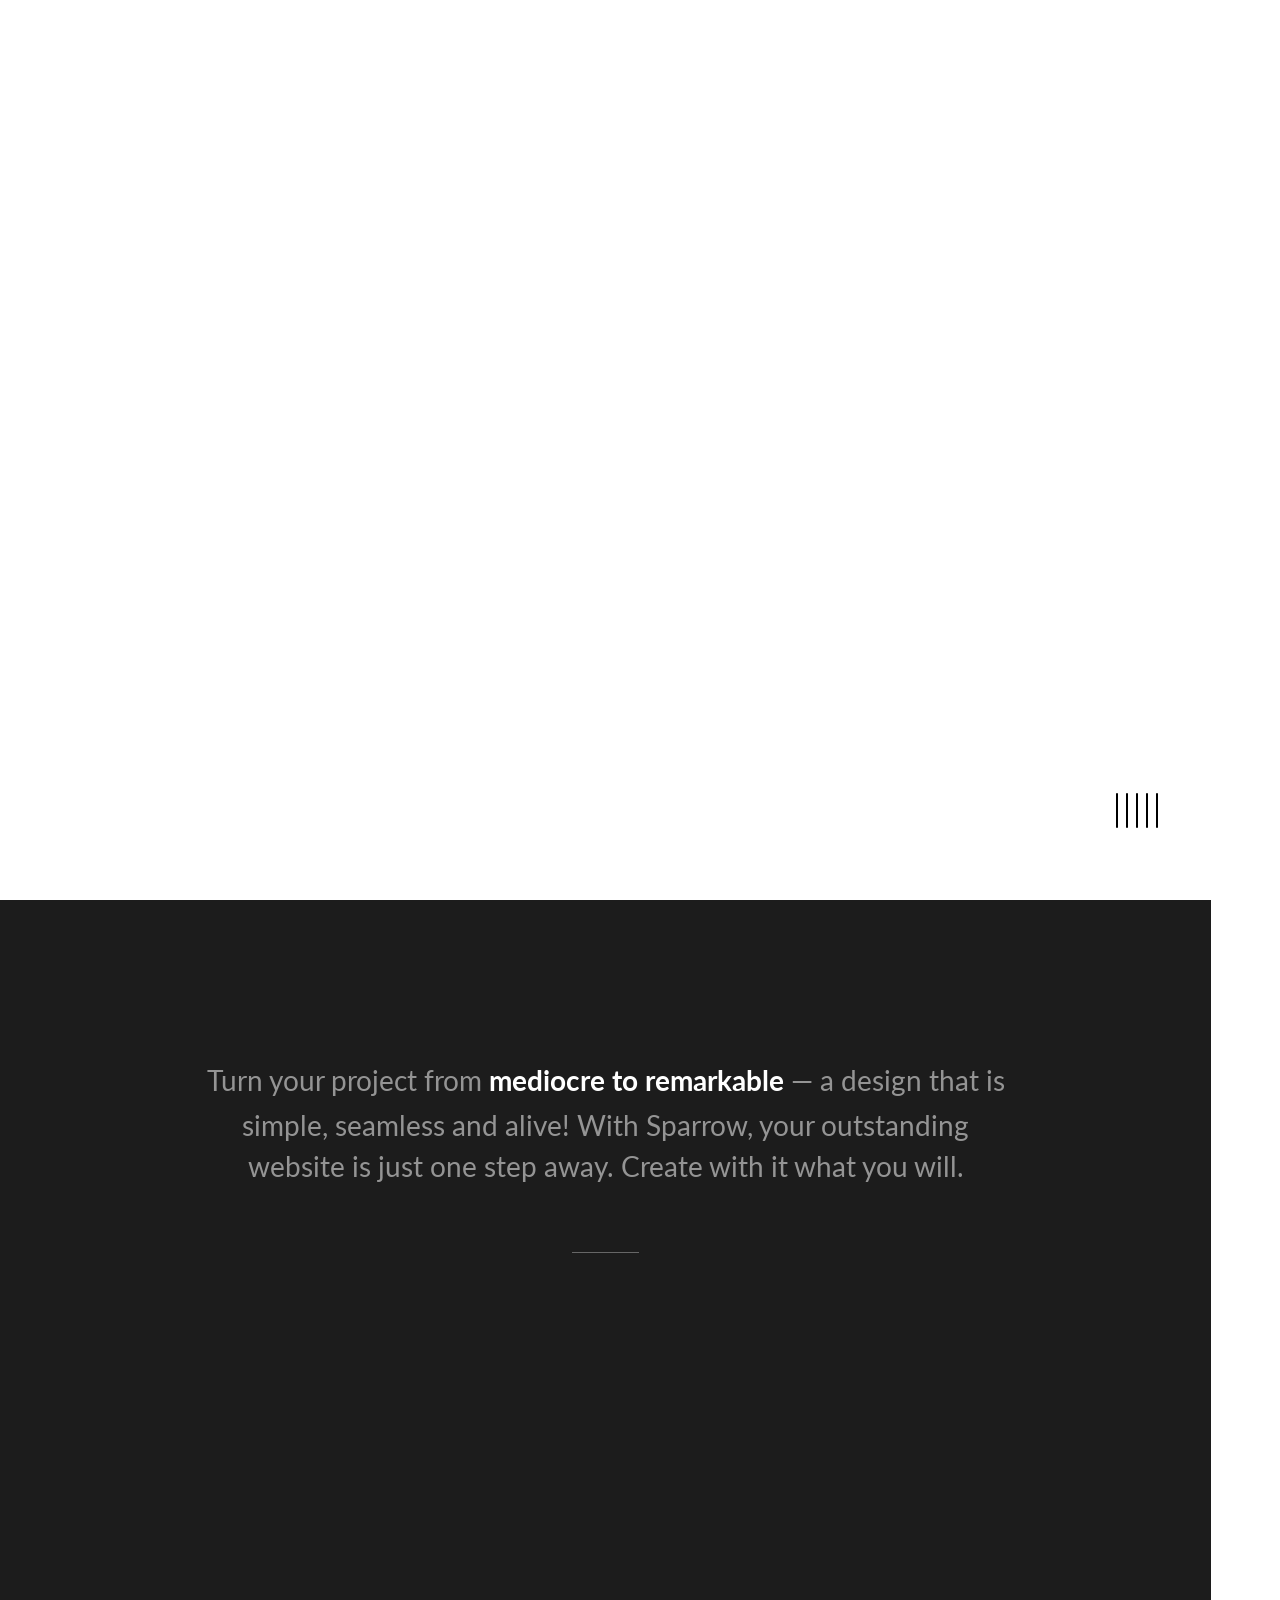
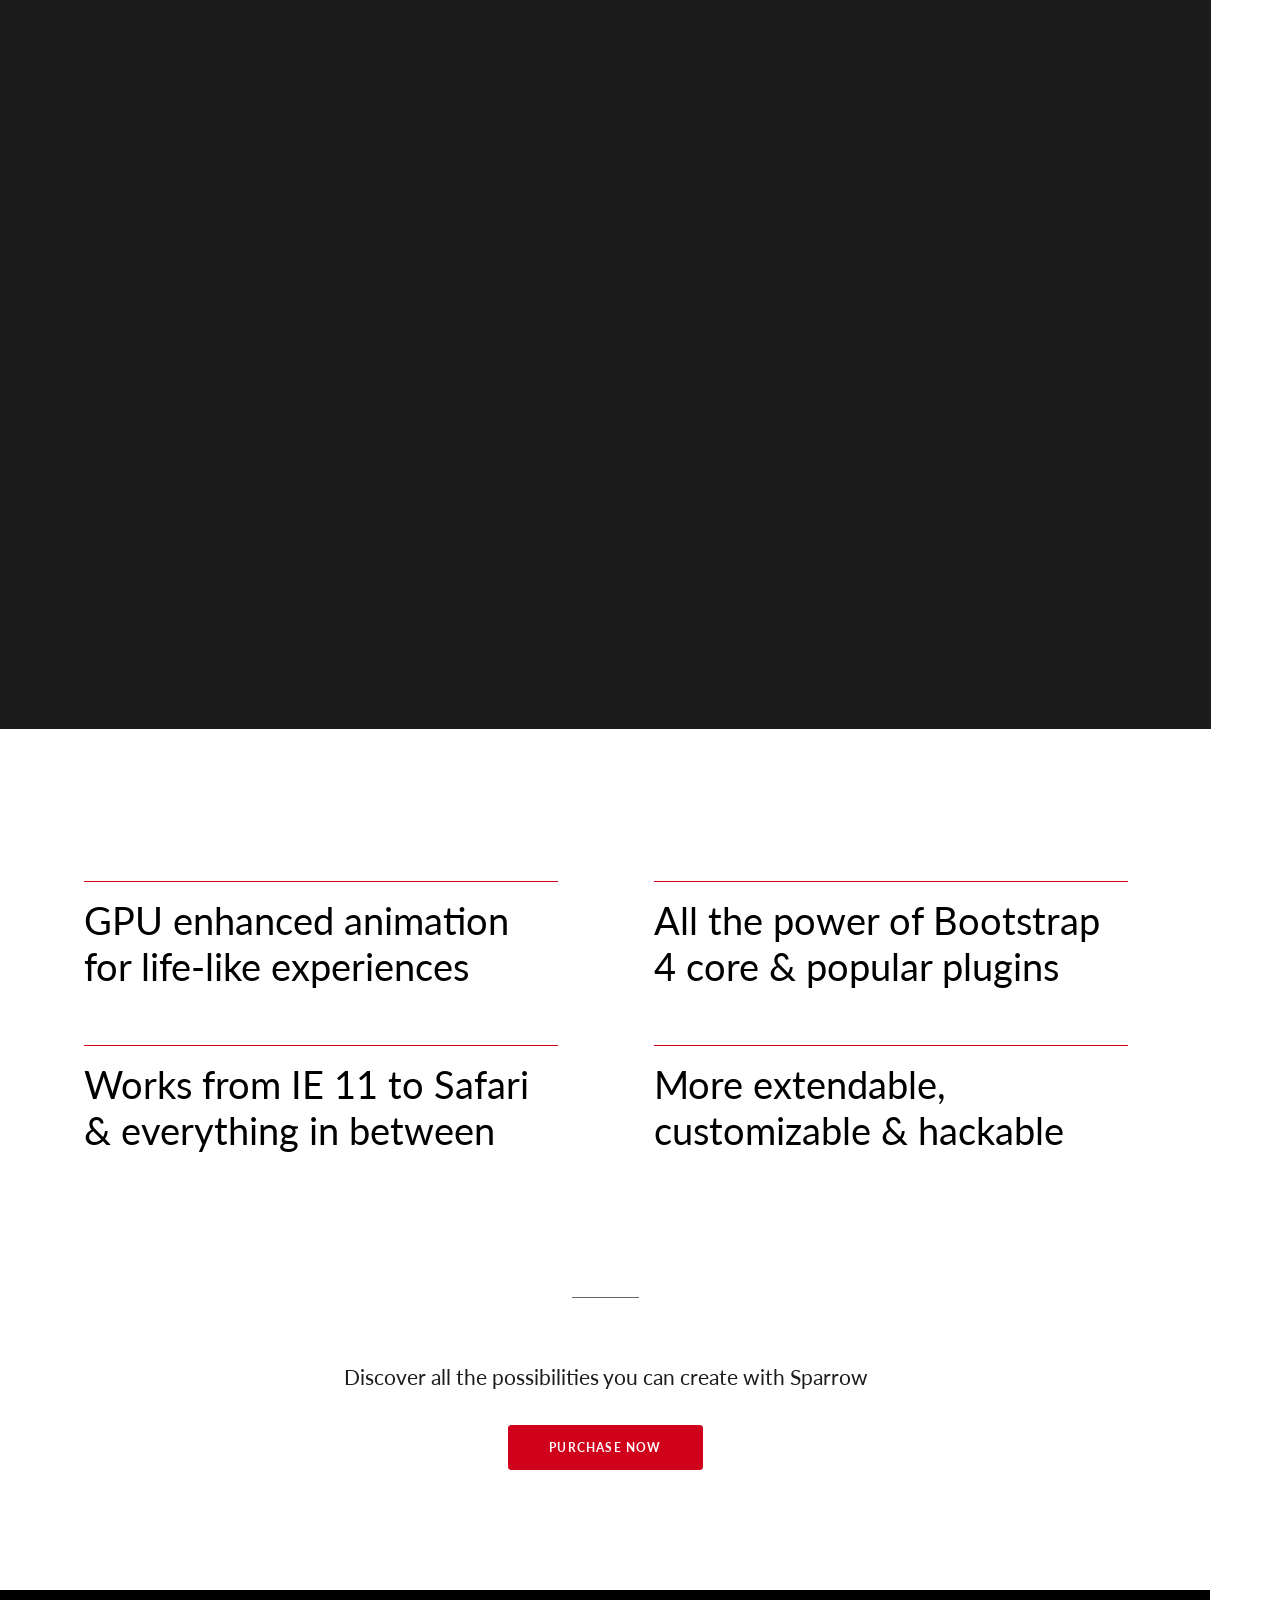
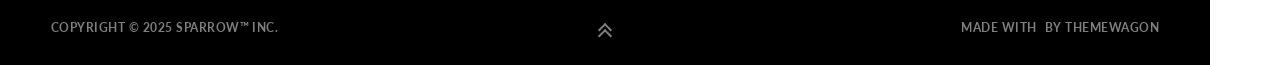
==== commit 533ee86f: "v2" ====
--- a/index.html
+++ b/index.html
@@ -25,6 +25,7 @@
     <link href="https://fonts.googleapis.com/css?family=PT+Mono%7cPT+Serif:400,400i%7cLato:100,300,400,700,800,900" rel="stylesheet">
     <link href="assets/css/theme.min.css" rel="stylesheet" />
     <link href="assets/css/user.min.css" rel="stylesheet" />
+    <base href="/wagspwa/">
   </head>
 
   <body class="overflow-hidden-x">
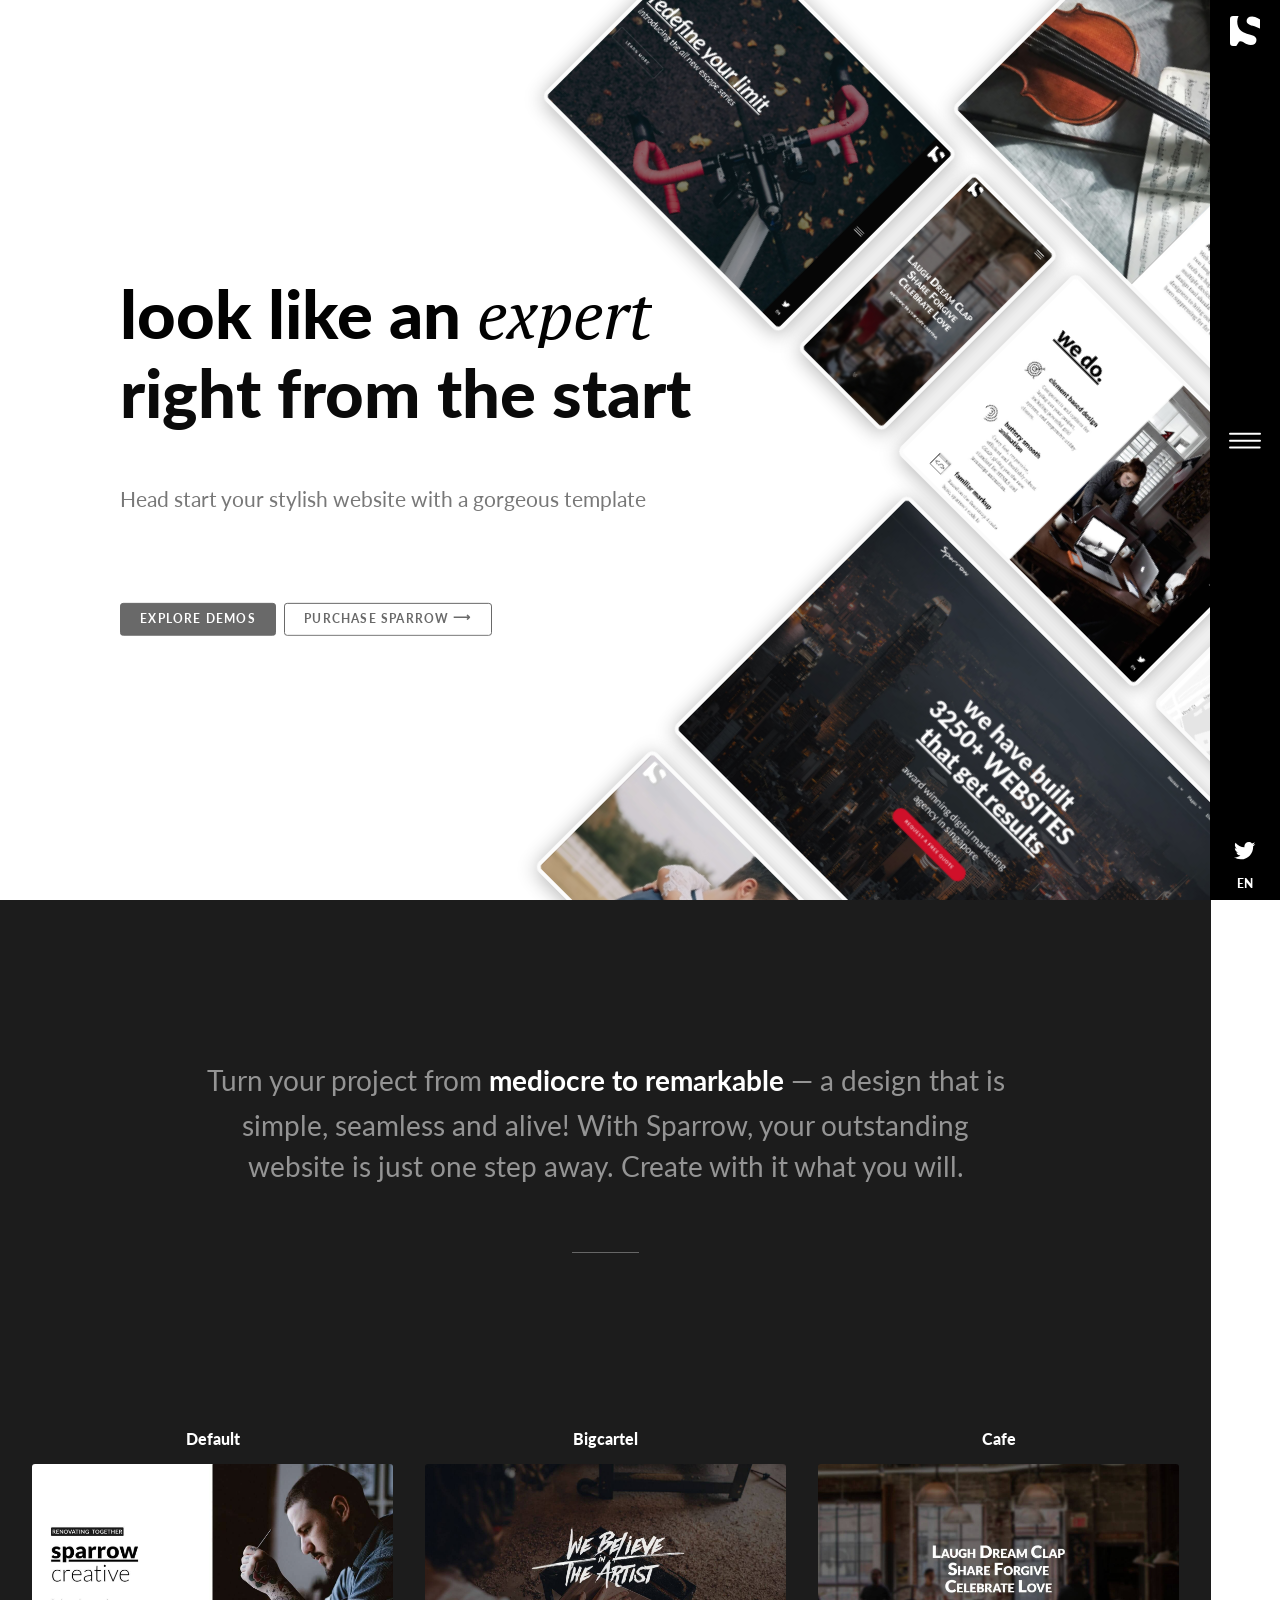
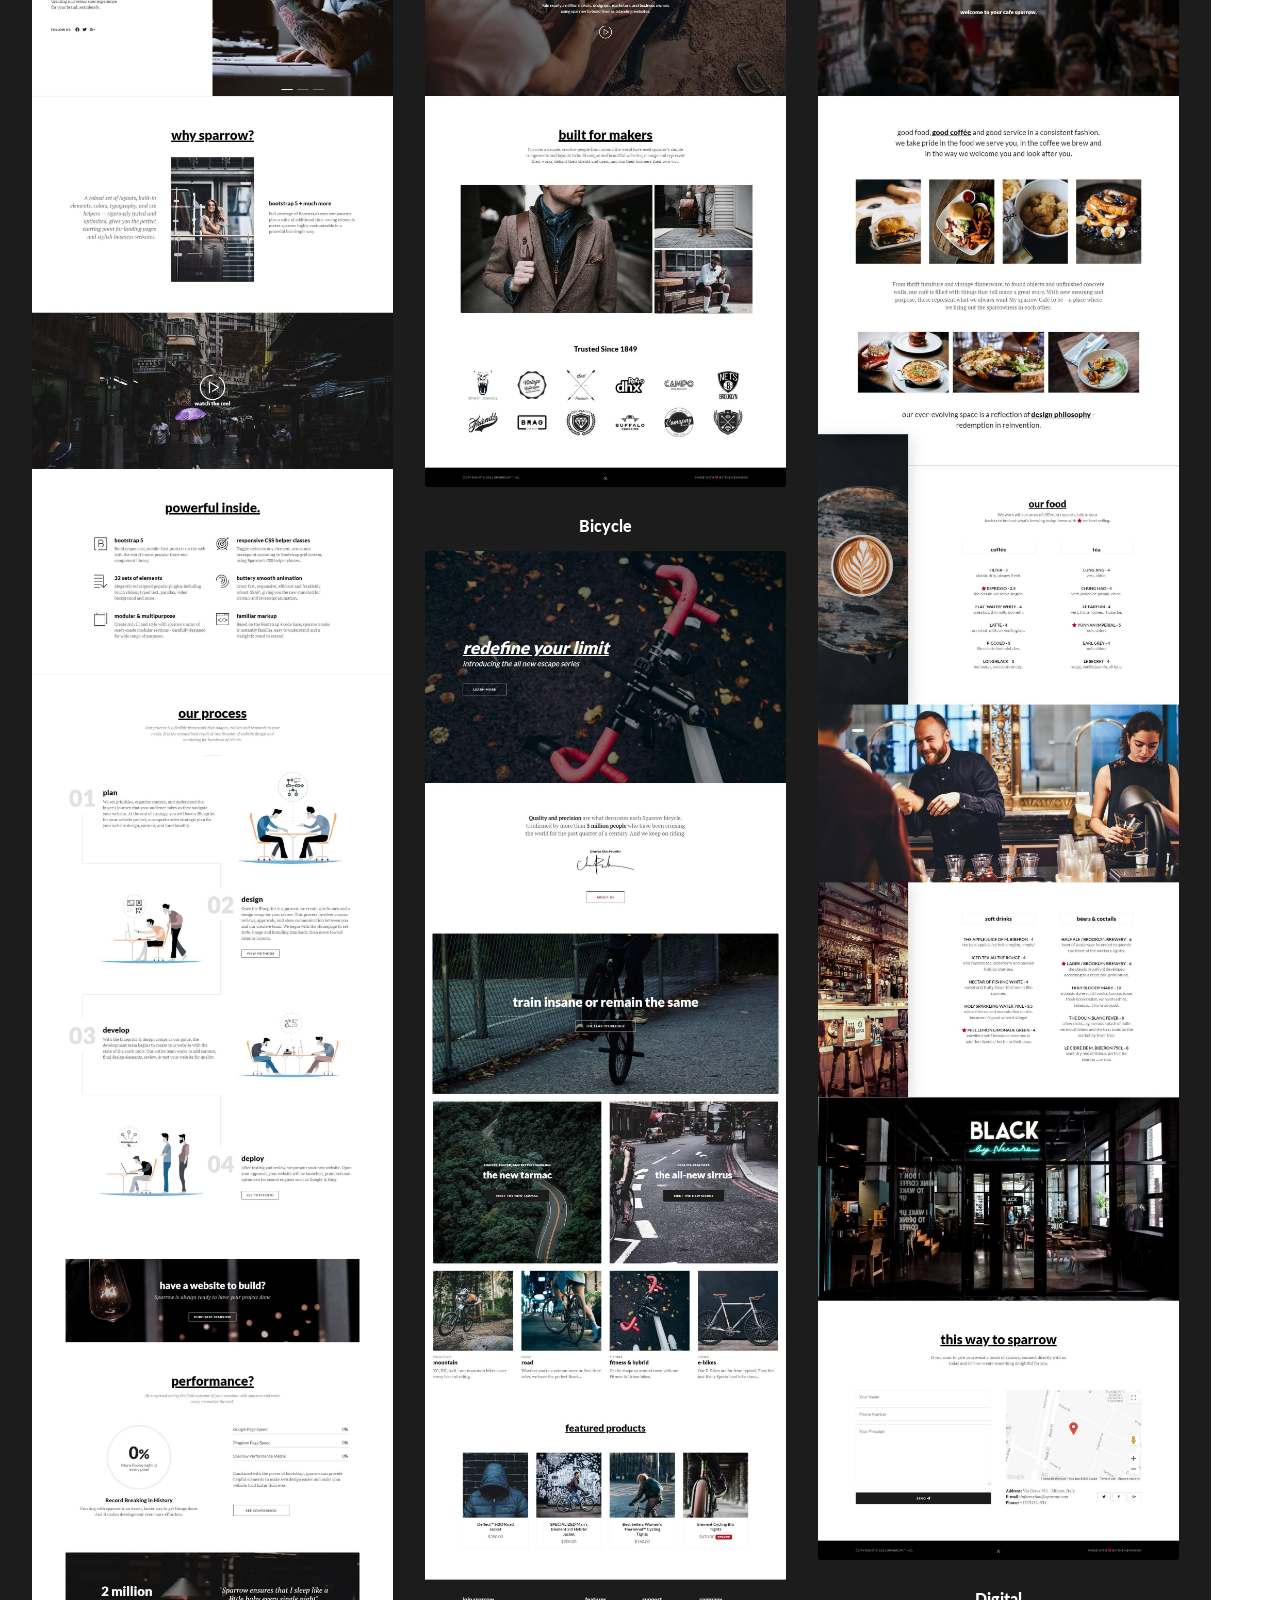
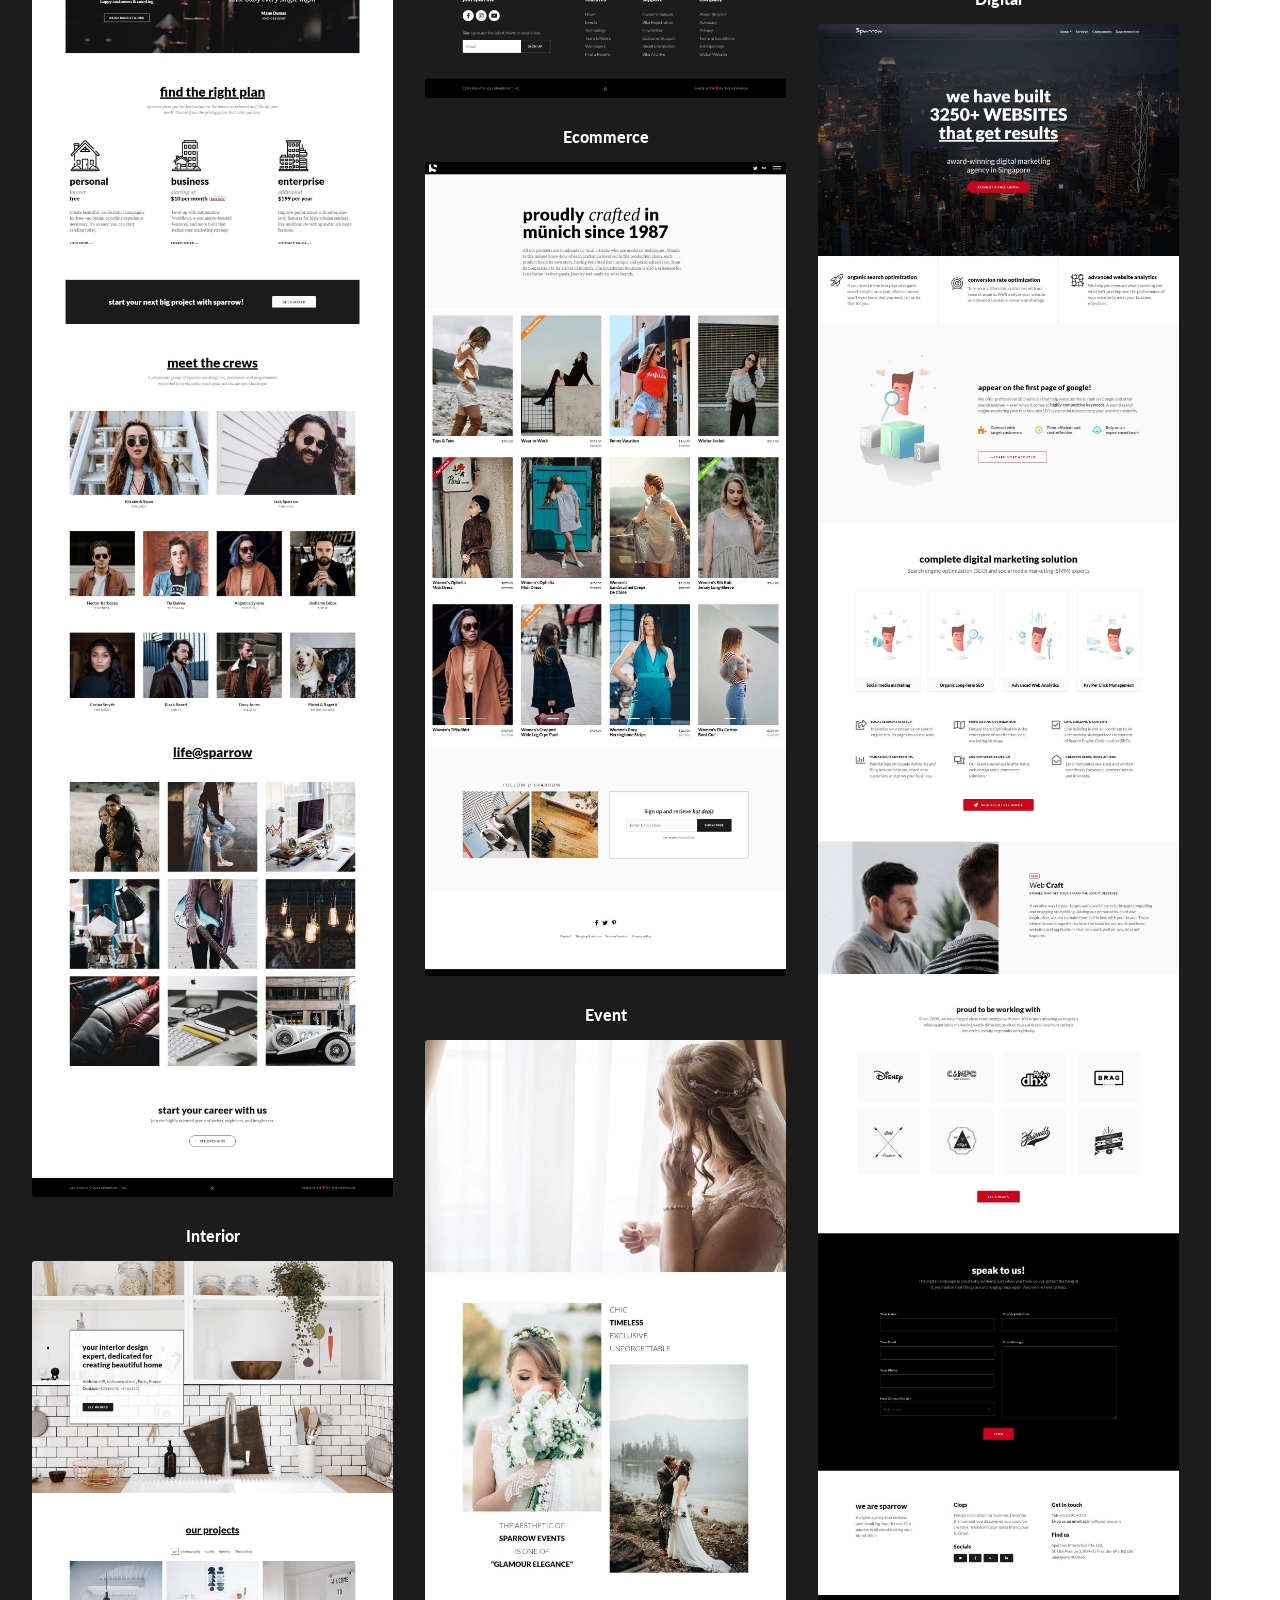
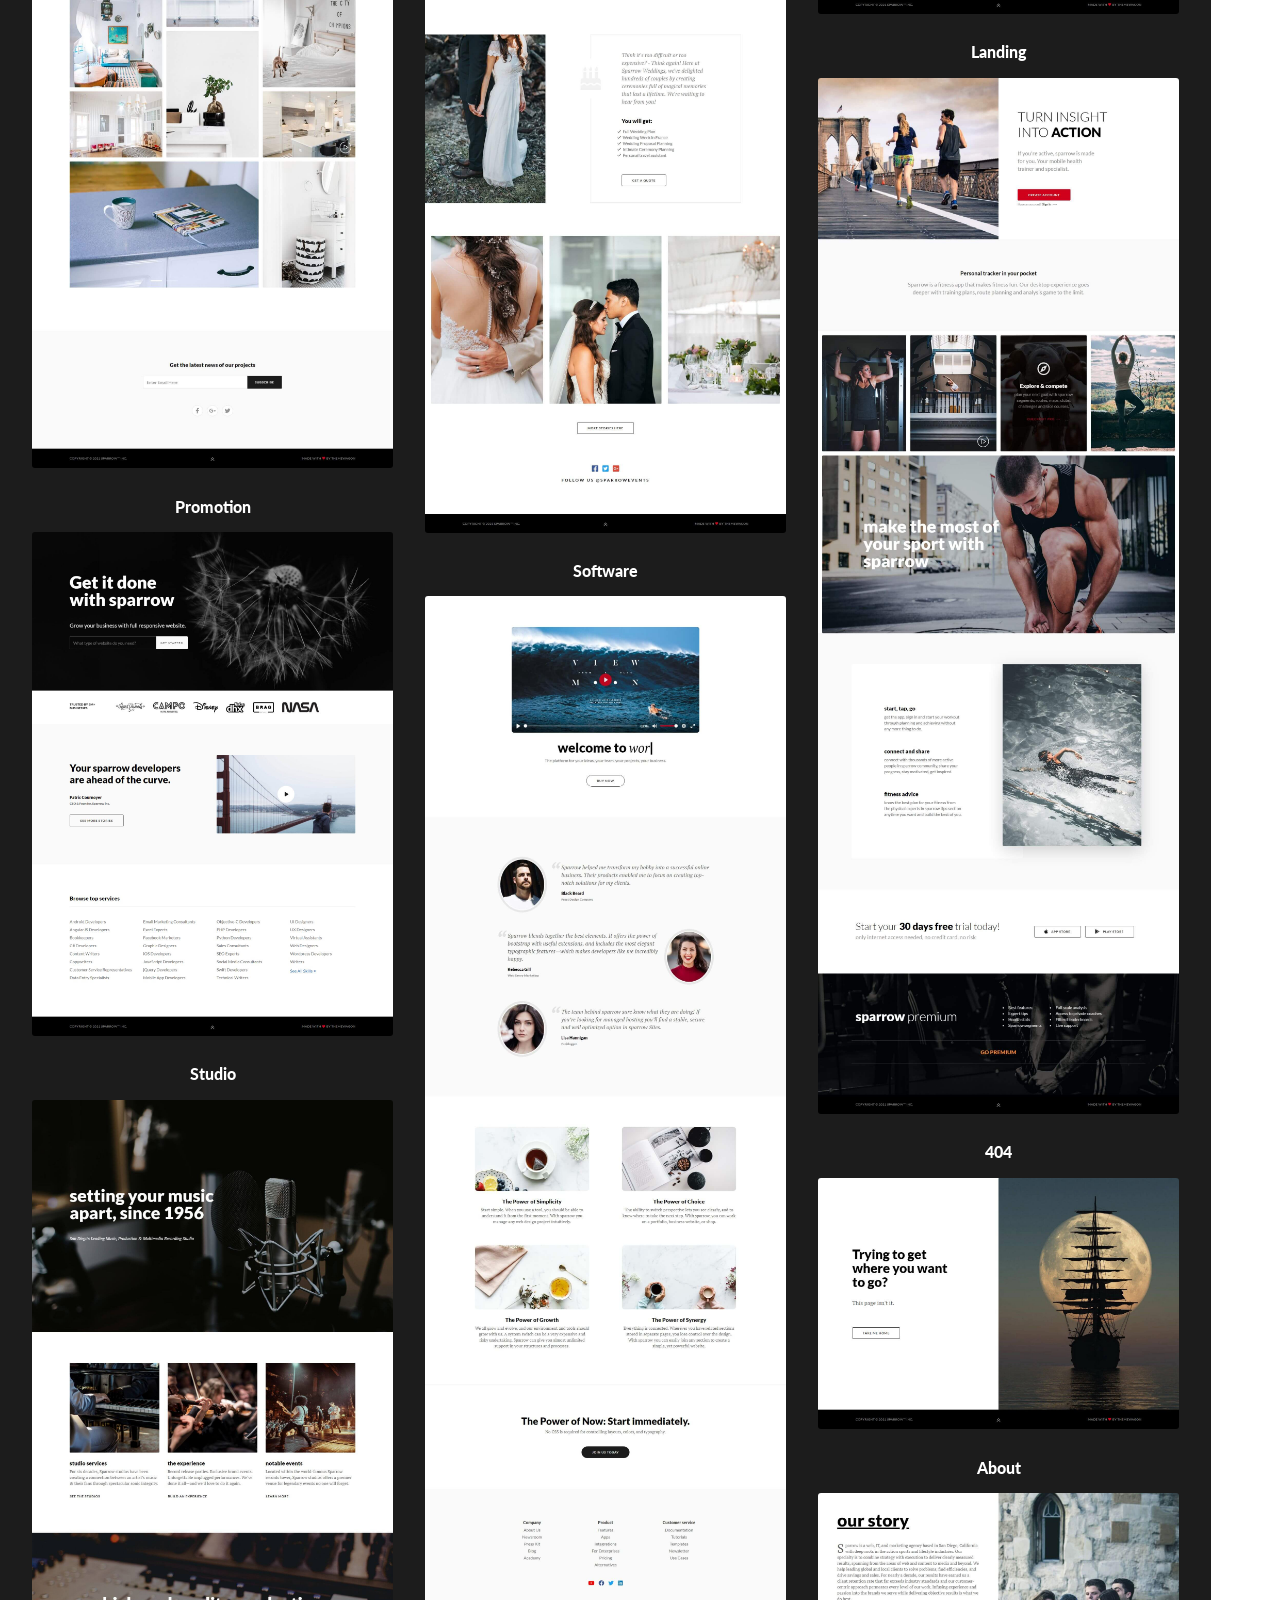
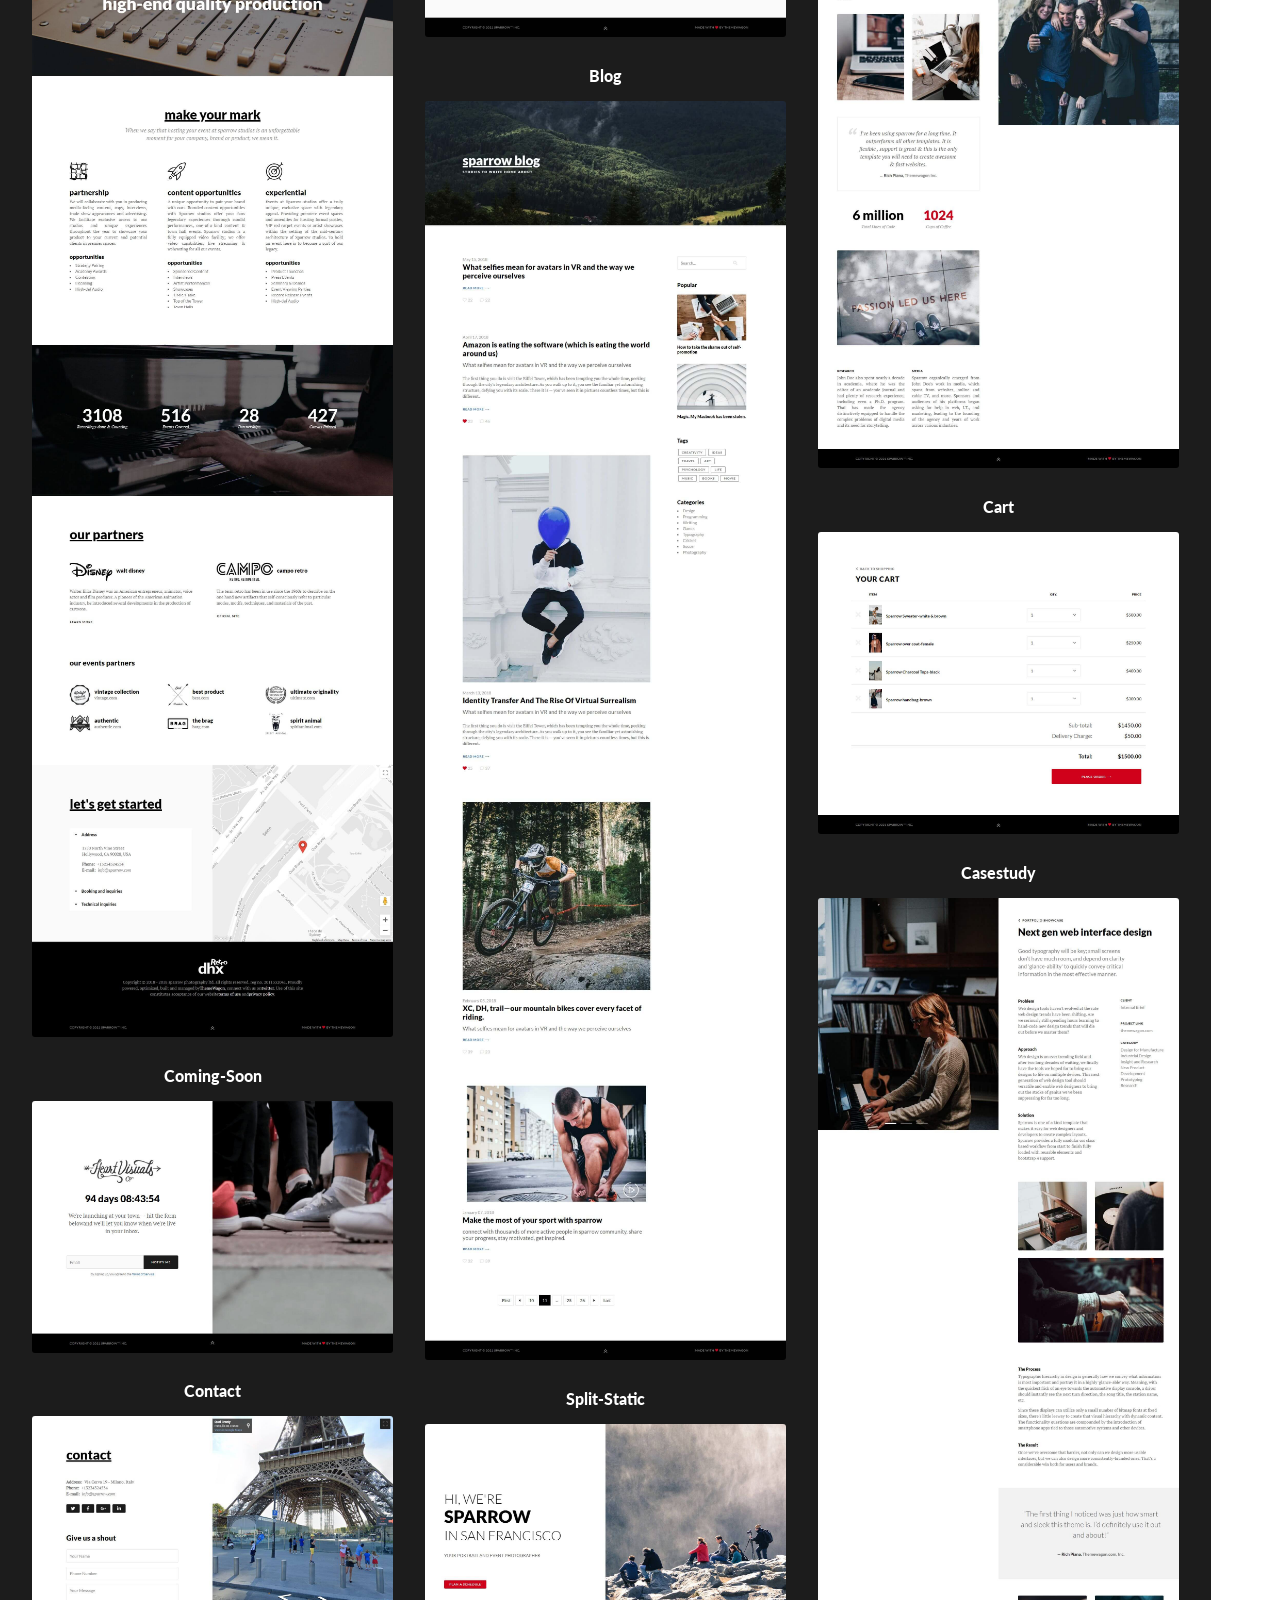
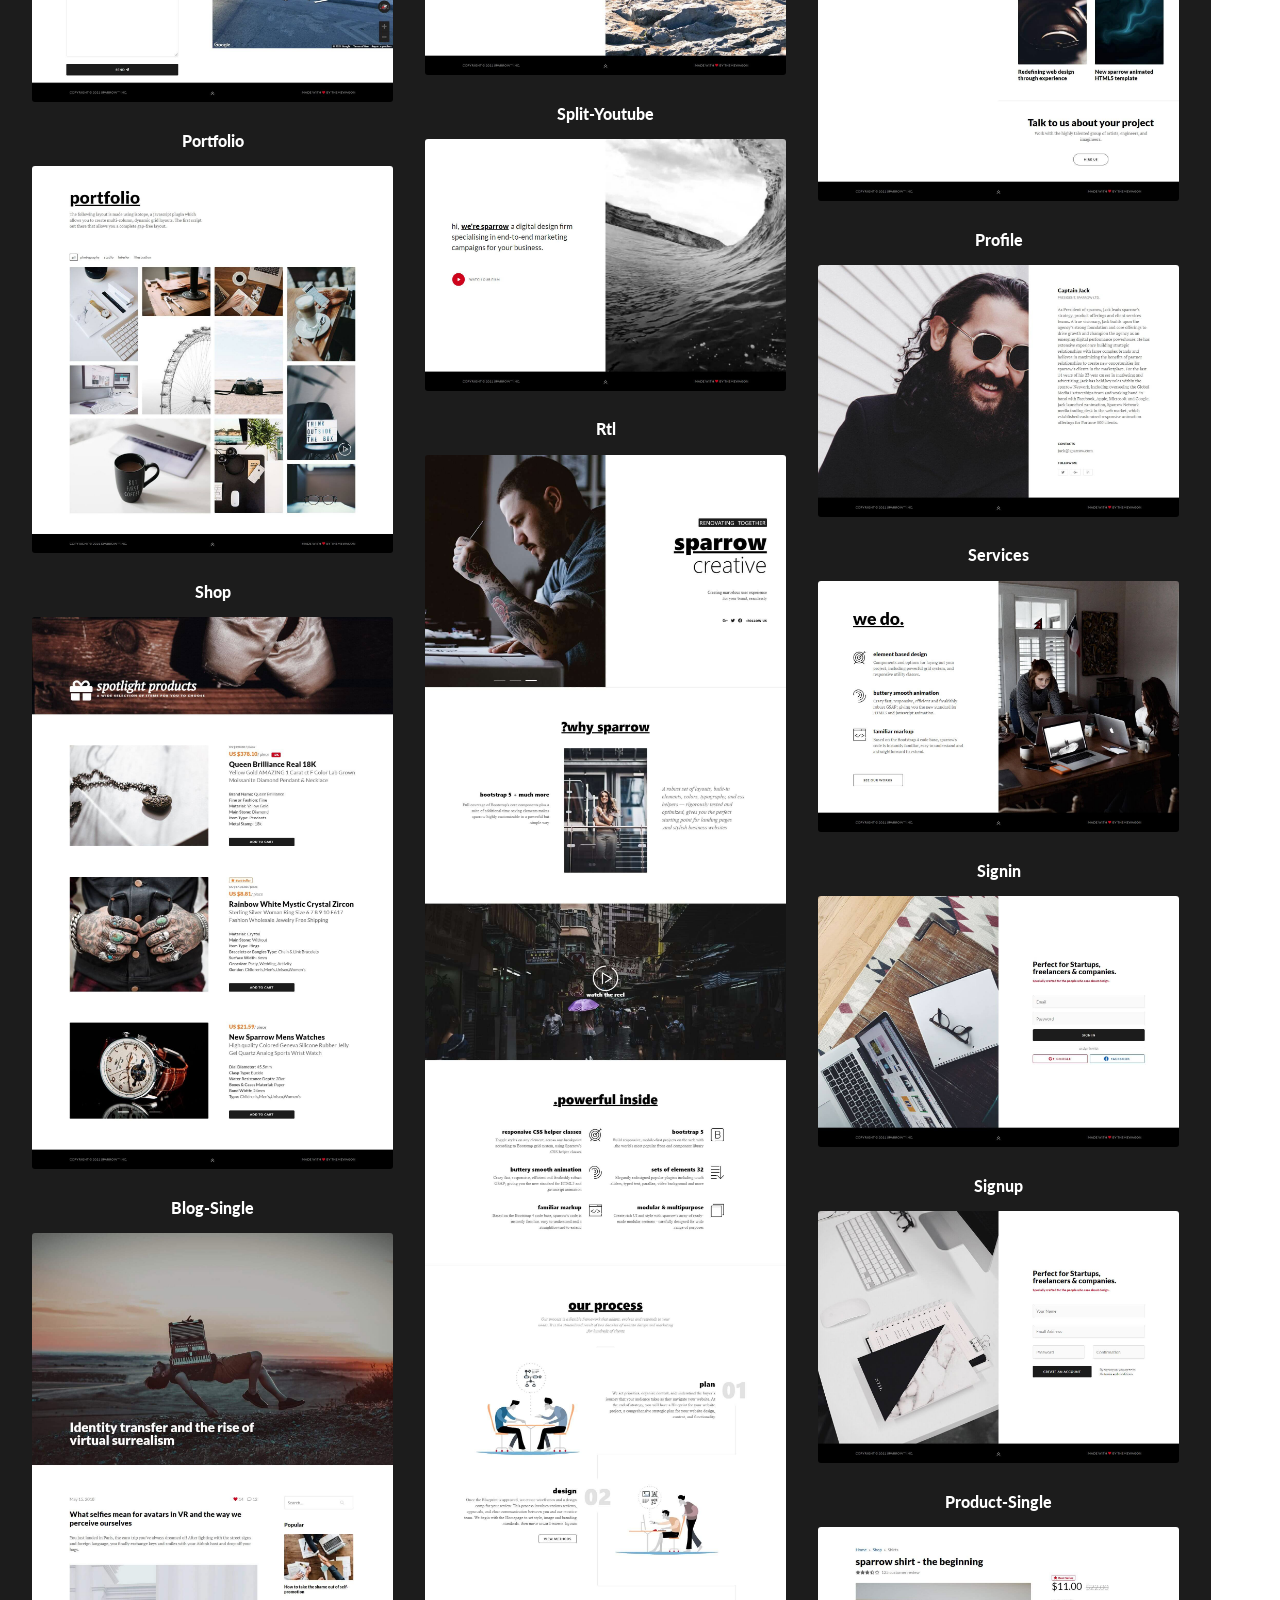
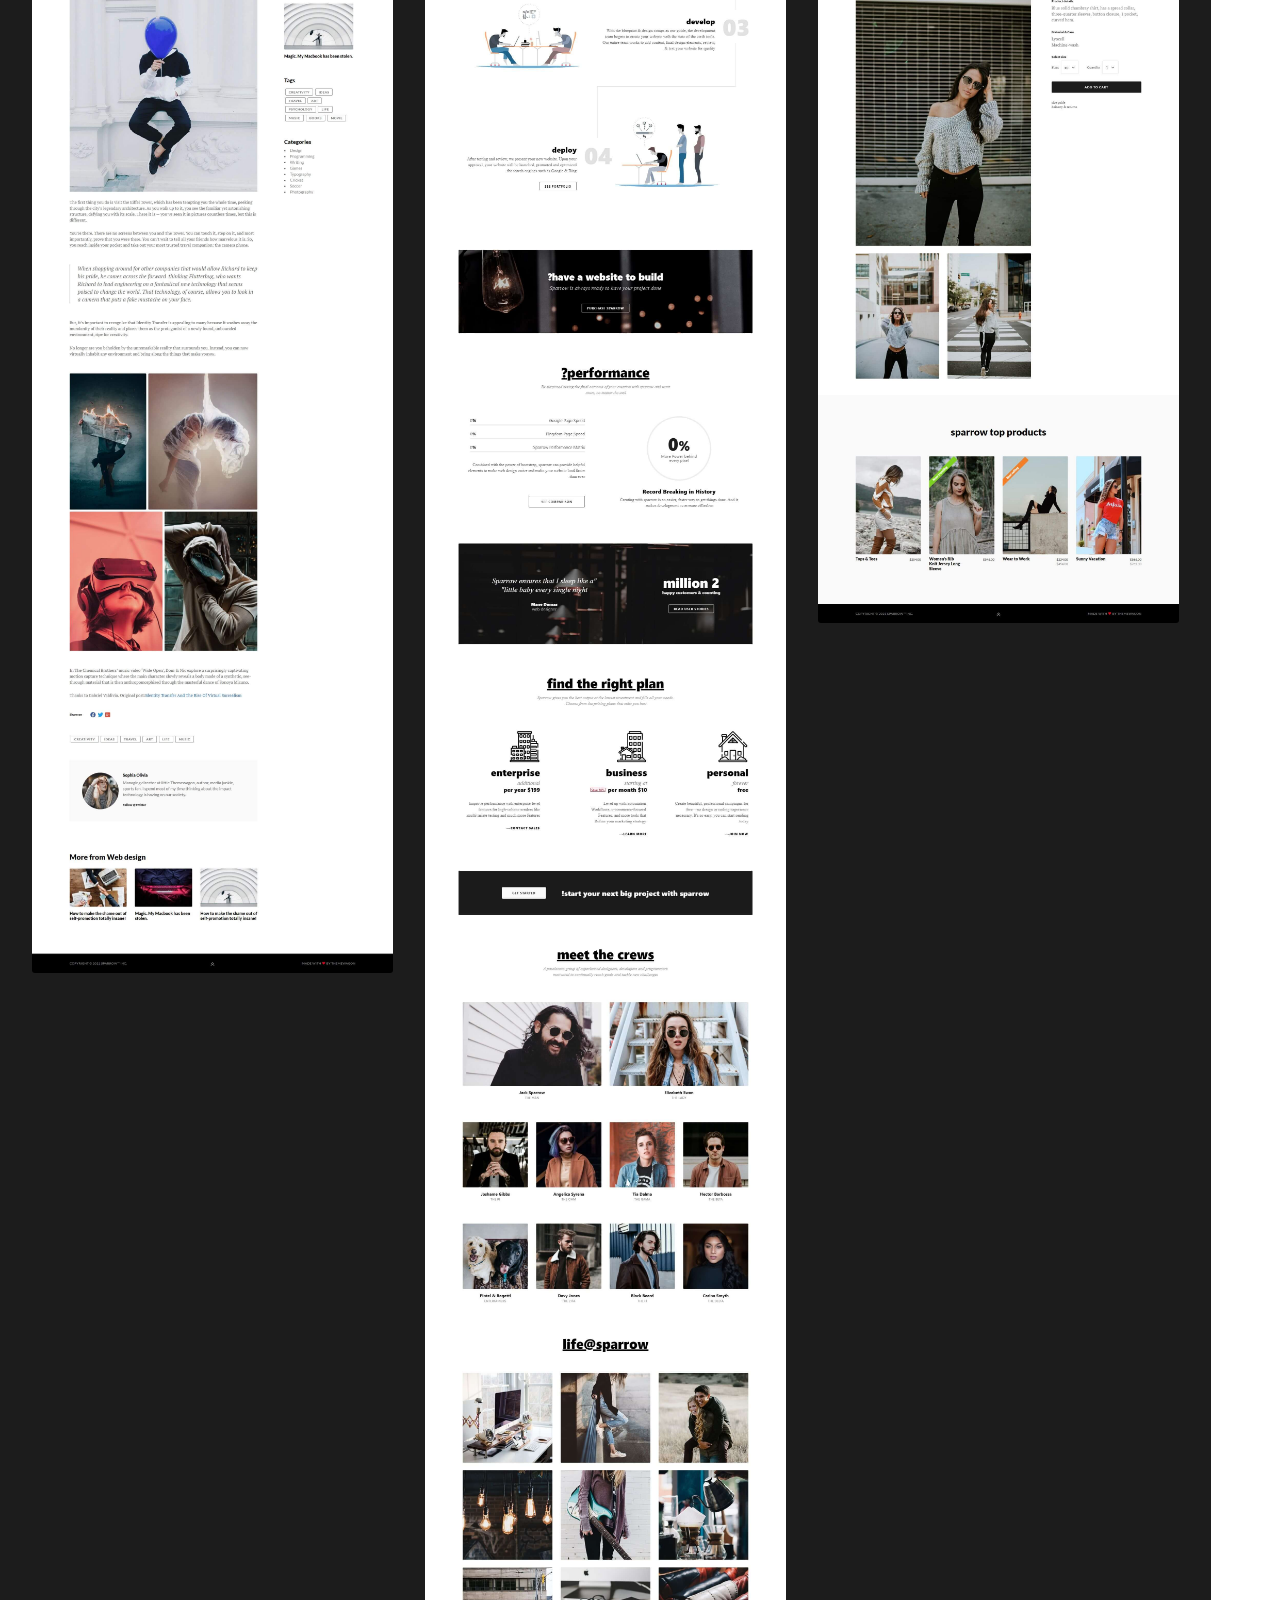
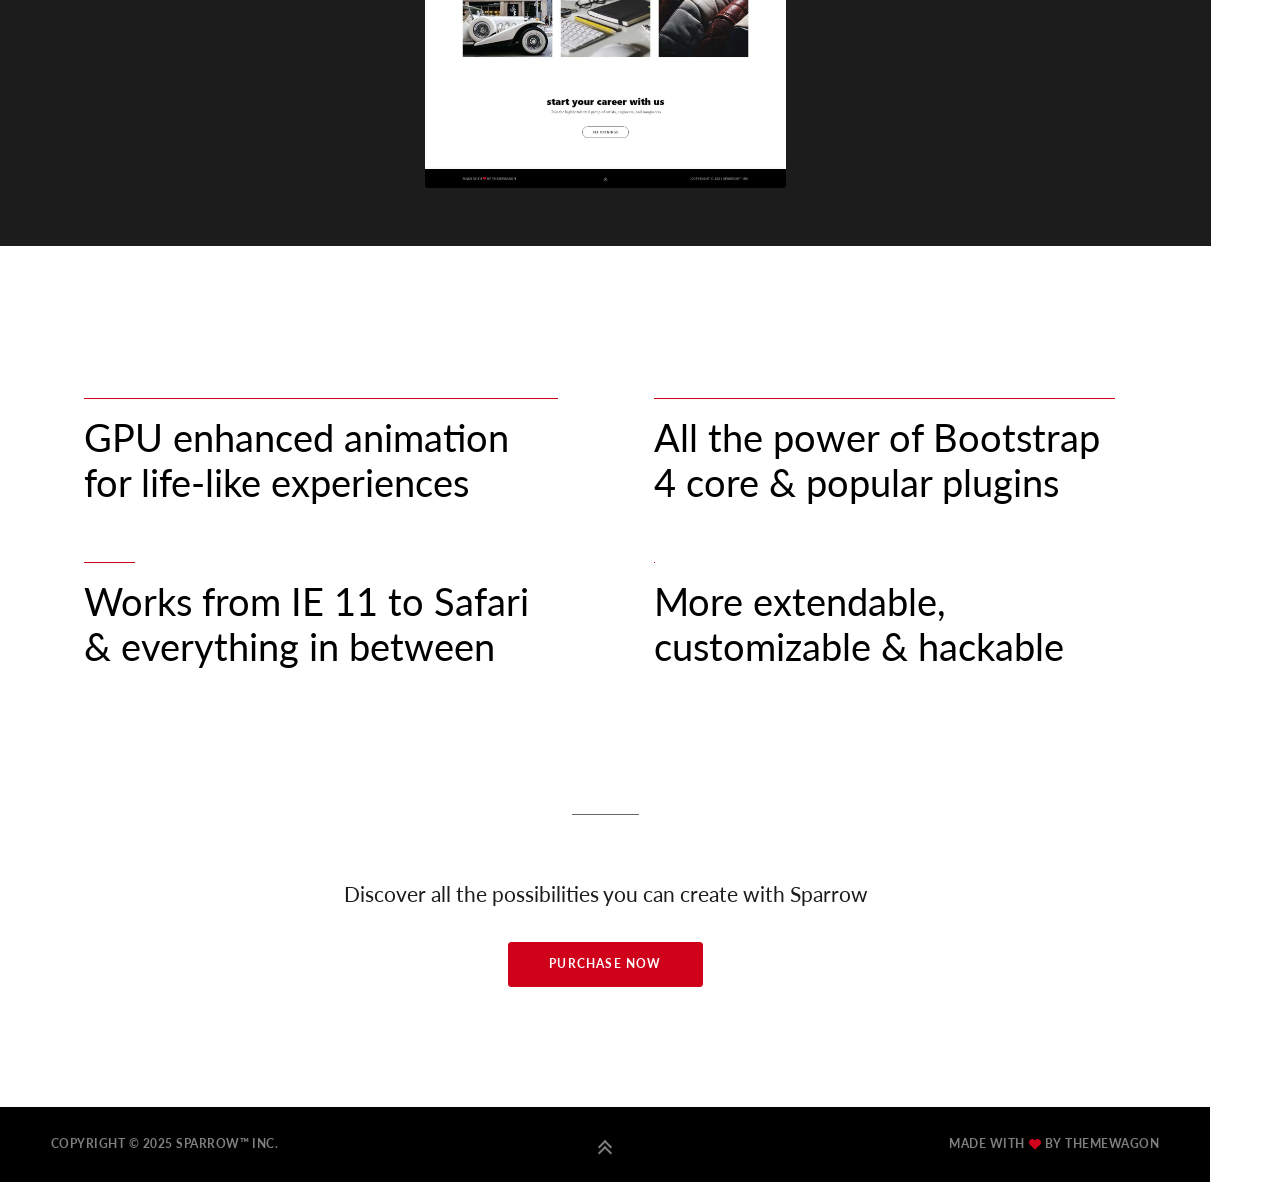
==== commit 0b209421: "a" ====
--- a/index.html
+++ b/index.html
@@ -25,7 +25,6 @@
     <link href="https://fonts.googleapis.com/css?family=PT+Mono%7cPT+Serif:400,400i%7cLato:100,300,400,700,800,900" rel="stylesheet">
     <link href="assets/css/theme.min.css" rel="stylesheet" />
     <link href="assets/css/user.min.css" rel="stylesheet" />
-    <base href="/wagspwa/">
   </head>
 
   <body class="overflow-hidden-x">
